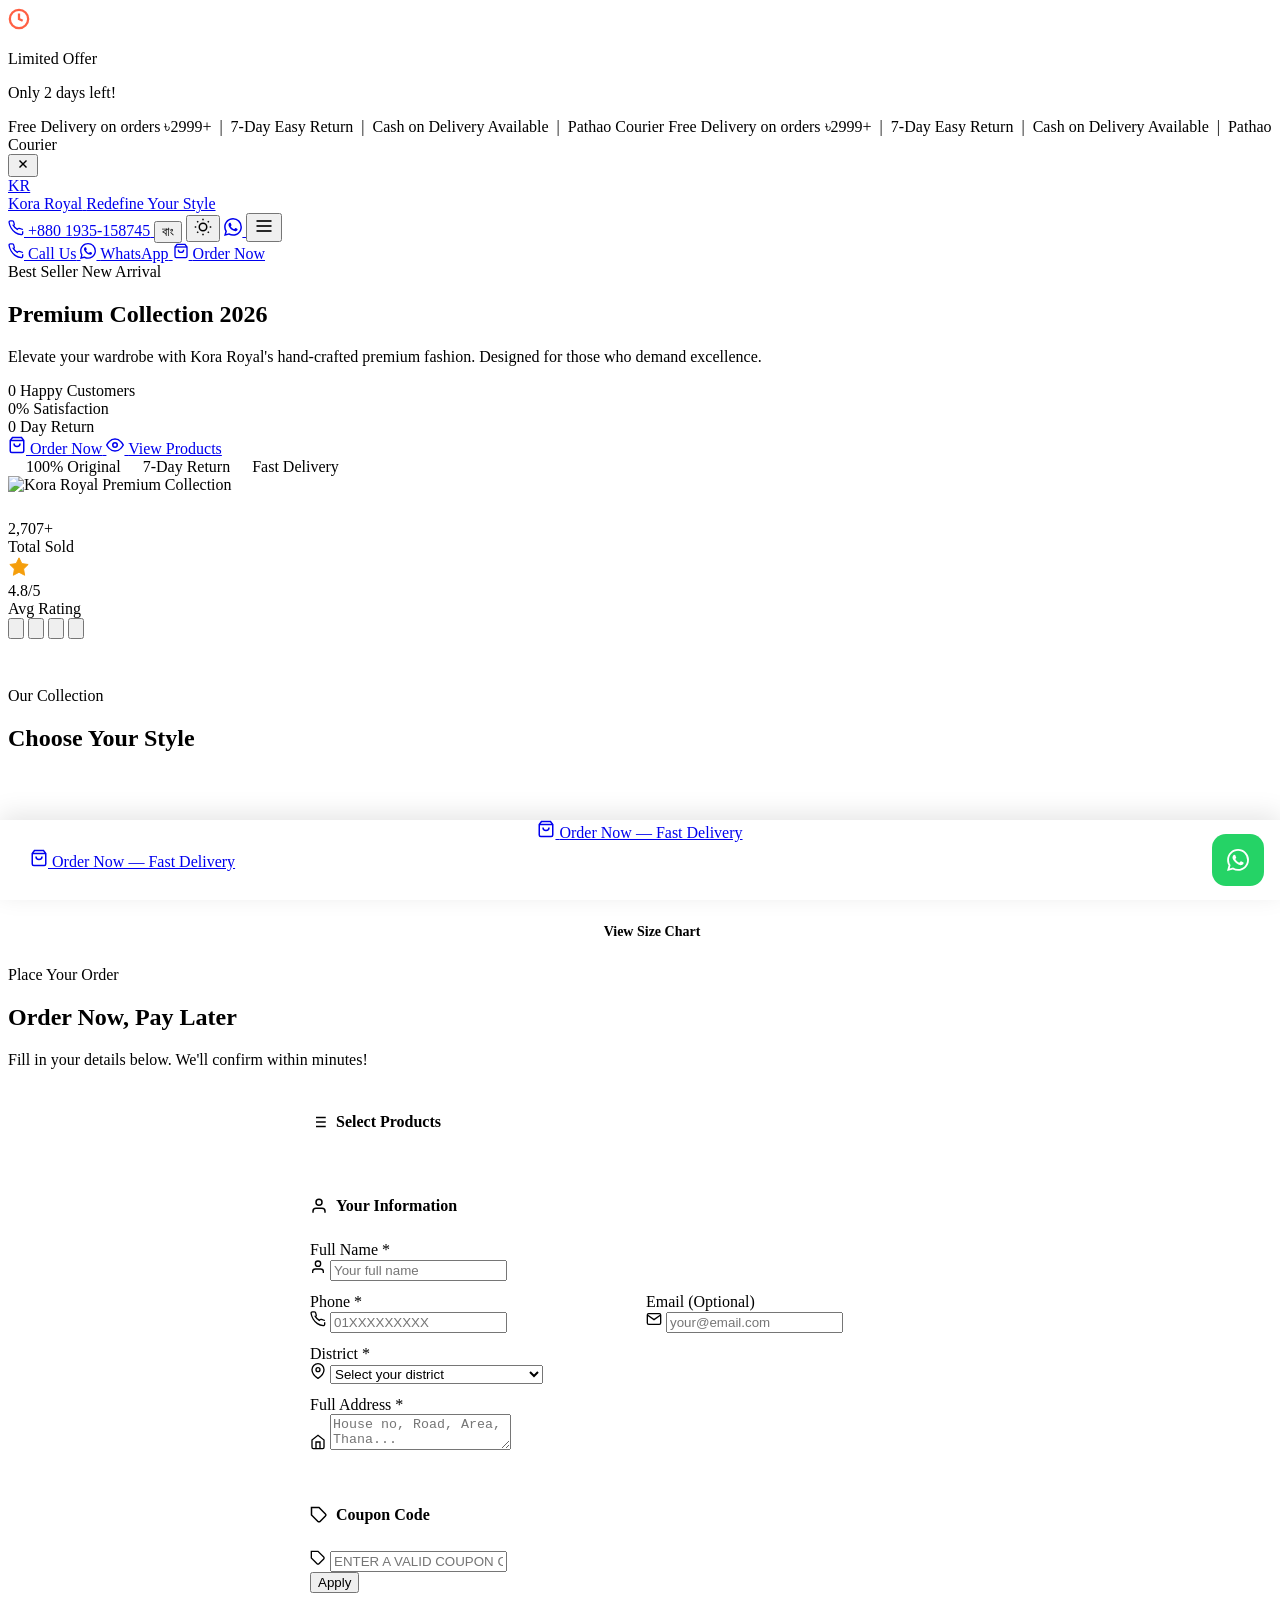
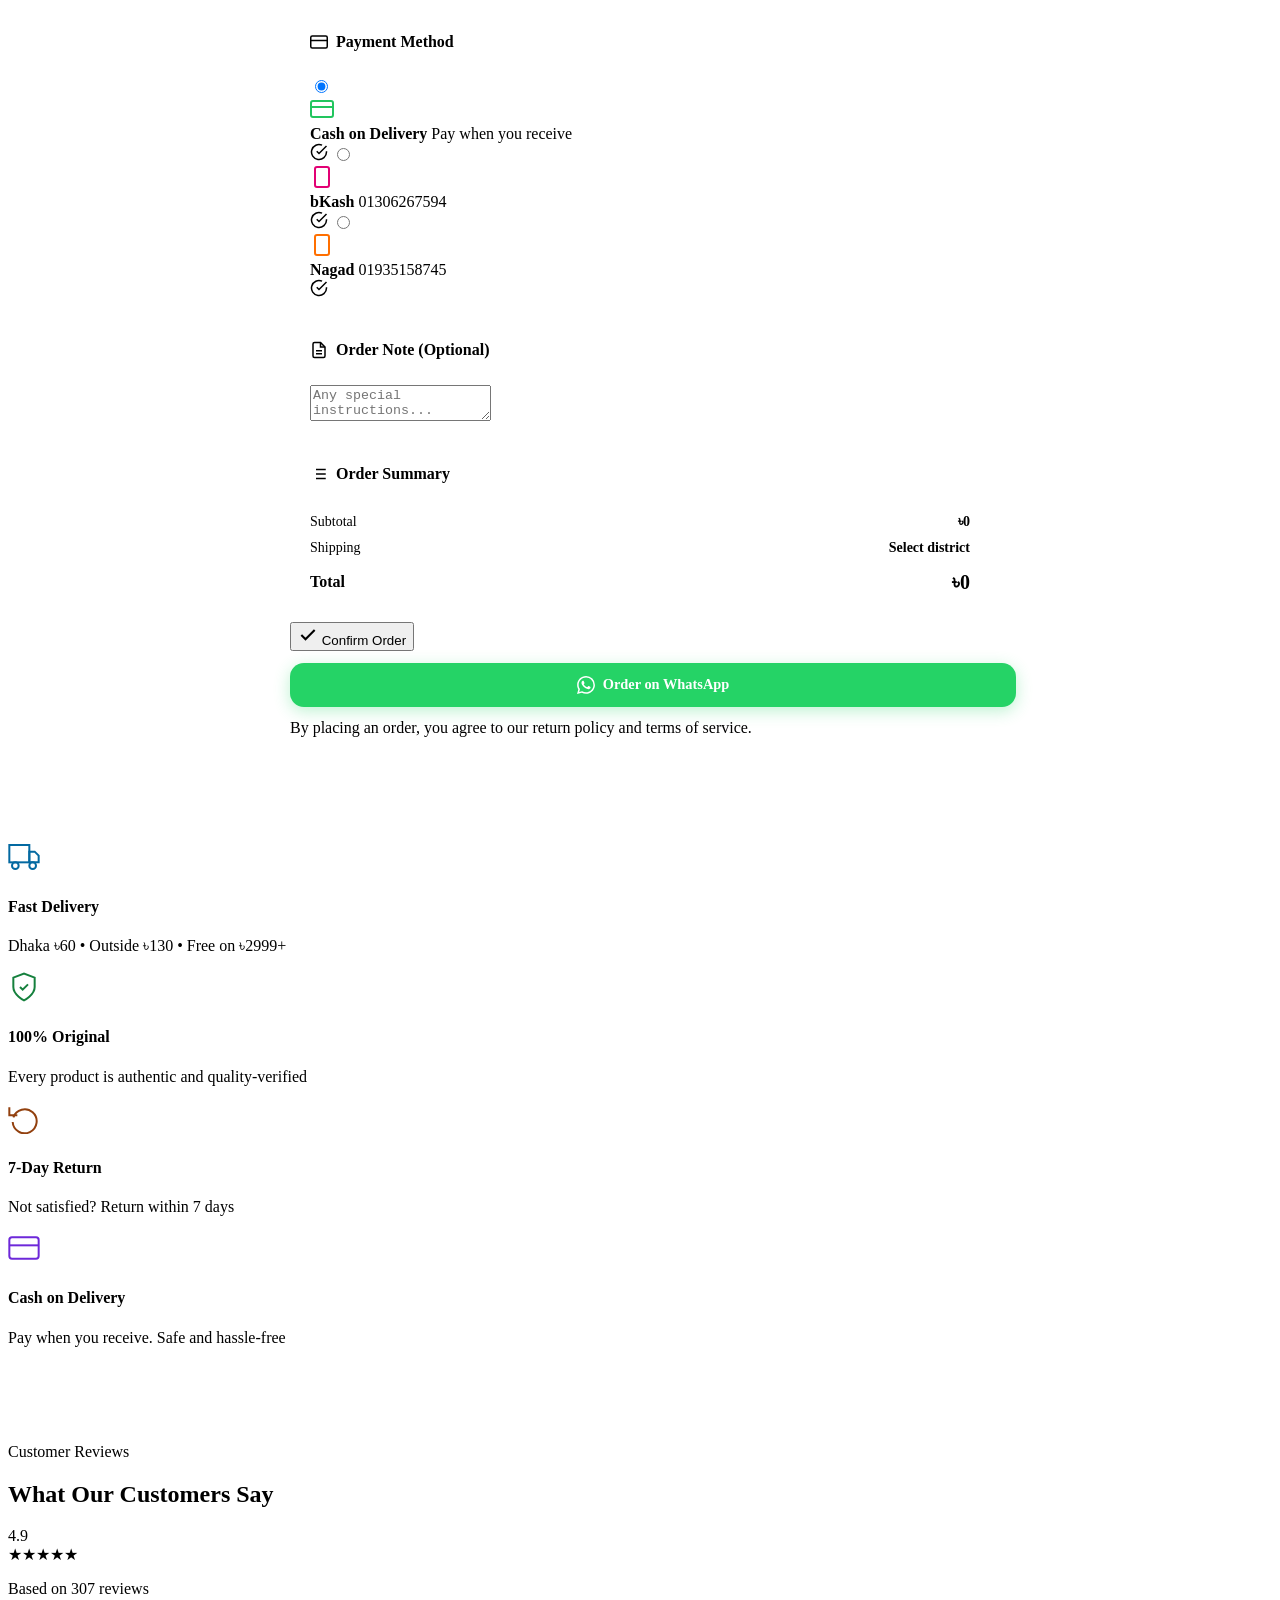
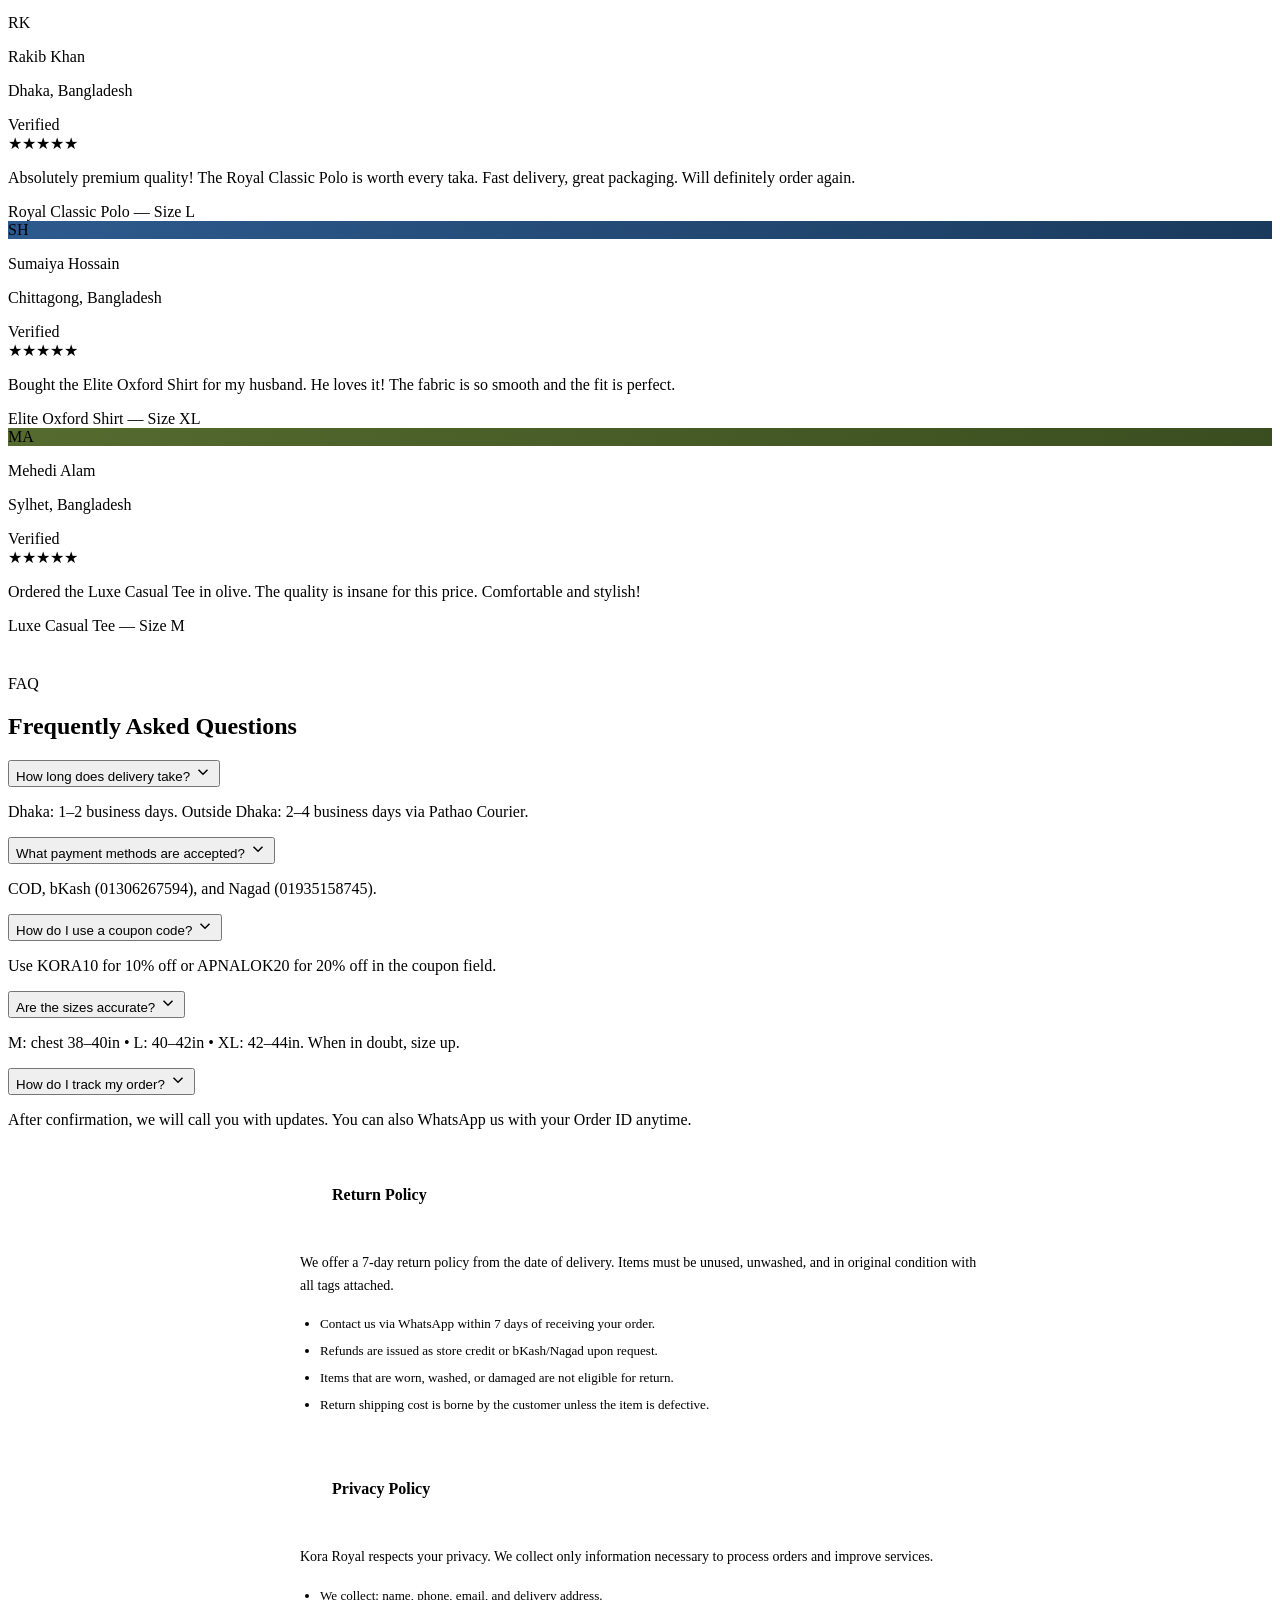
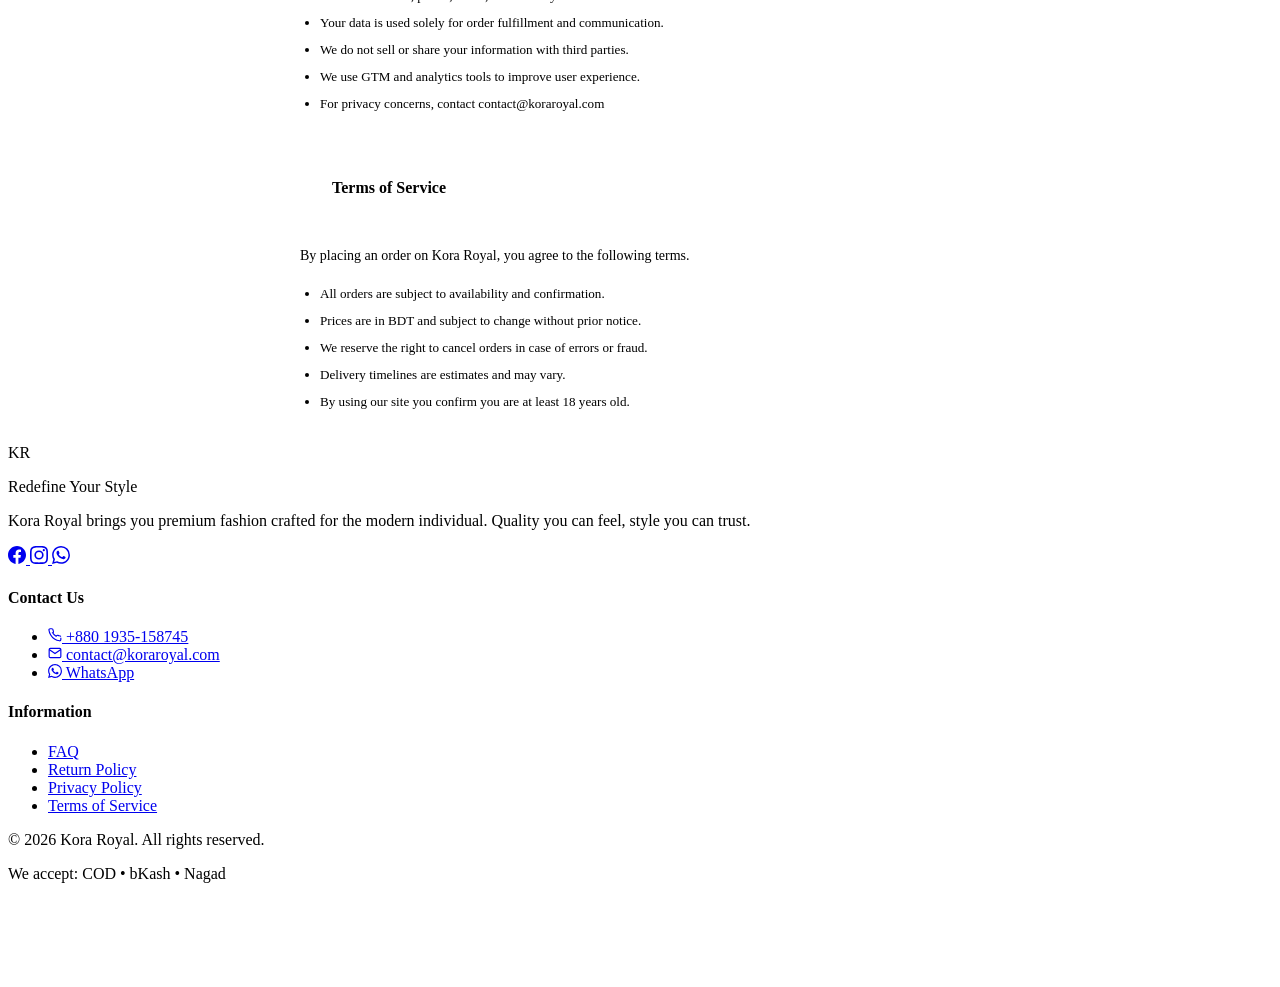
==== index.html @ 8f606fcc "Create index.html" ====
<!DOCTYPE html>
<html lang="en" data-theme="light">
<head>
  <meta charset="UTF-8" />
  <meta name="viewport" content="width=device-width, initial-scale=1.0" />
  <meta name="description" content="Kora Royal — Redefine Your Style. Premium fashion delivered to your door." />
  <meta property="og:title" content="Kora Royal — Redefine Your Style" />
  <meta property="og:description" content="Premium fashion. Fast delivery. 7-day return." />
  <title>Kora Royal — Redefine Your Style</title>

  <!-- Google Tag Manager -->
  <script>(function(w,d,s,l,i){w[l]=w[l]||[];w[l].push({'gtm.start':
  new Date().getTime(),event:'gtm.js'});var f=d.getElementsByTagName(s)[0],
  j=d.createElement(s),dl=l!='dataLayer'?'&l='+l:'';j.async=true;j.src=
  'https://www.googletagmanager.com/gtm.js?id='+i+dl;f.parentNode.insertBefore(j,f);
  })(window,document,'script','dataLayer','GTM-572LCW6F');</script>

  <!-- Google Fonts -->
  <link rel="preconnect" href="https://fonts.googleapis.com" />
  <link rel="preconnect" href="https://fonts.gstatic.com" crossorigin />
  <link href="https://fonts.googleapis.com/css2?family=Outfit:wght@300;400;500;600;700;800;900&family=Inter:wght@300;400;500;600;700&family=Hind+Siliguri:wght@300;400;500;600;700&display=swap" rel="stylesheet" />

  <!-- Lucide Icons -->
  <script src="https://unpkg.com/lucide@latest/dist/umd/lucide.min.js"></script>

  <!-- Main CSS -->
  <link rel="stylesheet" href="css/style.css" />

  <style>
  /* ══════════════════════════════════════
     BANGLA CUSTOM FONTS
  ══════════════════════════════════════ */
  @font-face {
    font-family: 'Kafela';
    src: url('https://raw.githubusercontent.com/shakhawatyt71/koraroyal/main/fonts/FL%20Kafela%20Regular(1).ttf') format('truetype');
    font-weight: normal;
    font-style: normal;
    font-display: swap;
  }
  @font-face {
    font-family: 'AdorNoirrit';
    src: url('https://raw.githubusercontent.com/shakhawatyt71/koraroyal/main/fonts/Li%20Ador%20Noirrit%20Regular.ttf') format('truetype');
    font-weight: normal;
    font-style: normal;
    font-display: swap;
  }
  @font-face {
    font-family: 'Shadhinata';
    src: url('https://raw.githubusercontent.com/shakhawatyt71/koraroyal/main/fonts/Li%20Shadhinata%202.0%20Unicode.ttf') format('truetype');
    font-weight: normal;
    font-style: normal;
    font-display: swap;
  }

  /* Bengali font assignments */
  [data-lang="bn"] h1,
  [data-lang="bn"] h2,
  [data-lang="bn"] .kr-hero__title,
  [data-lang="bn"] .kr-section__title,
  [data-lang="bn"] .kr-navbar__logo-name {
    font-family: 'Shadhinata', 'Hind Siliguri', sans-serif !important;
  }
  [data-lang="bn"] .kr-section__eyebrow,
  [data-lang="bn"] .kr-badge,
  [data-lang="bn"] .kr-btn,
  [data-lang="bn"] .kr-navbar__logo-tag,
  [data-lang="bn"] .kr-trust-card__title,
  [data-lang="bn"] .kr-review-card__name,
  [data-lang="bn"] .kr-co-product__name {
    font-family: 'Kafela', 'Hind Siliguri', sans-serif !important;
  }
  [data-lang="bn"] p,
  [data-lang="bn"] span,
  [data-lang="bn"] li,
  [data-lang="bn"] label,
  [data-lang="bn"] input,
  [data-lang="bn"] textarea,
  [data-lang="bn"] select,
  [data-lang="bn"] .kr-trust-card__desc,
  [data-lang="bn"] .kr-review-card__text,
  [data-lang="bn"] .kr-faq-item__a p,
  [data-lang="bn"] .kr-policy-block__body p,
  [data-lang="bn"] .kr-policy-list li {
    font-family: 'AdorNoirrit', 'Hind Siliguri', sans-serif !important;
  }

  /* ══════════════════════════════════════
     CAROUSEL
  ══════════════════════════════════════ */
  .kr-carousel-section {
    background: var(--bg-section);
    padding: 3rem 0 2rem;
    overflow: hidden;
  }
  .kr-carousel-wrap {
    position: relative;
    overflow: hidden;
    cursor: grab;
    user-select: none;
    -webkit-user-select: none;
  }
  .kr-carousel-wrap:active { cursor: grabbing; }
  .kr-carousel-track {
    display: flex;
    gap: 1rem;
    width: max-content;
    animation: carouselScroll 14s linear infinite;
    padding: 0.5rem 0 1rem;
  }
  .kr-carousel-track:hover { animation-play-state: paused; }
  @keyframes carouselScroll {
    0%   { transform: translateX(0); }
    100% { transform: translateX(-50%); }
  }
  .kr-carousel-wrap::before,
  .kr-carousel-wrap::after {
    content: '';
    position: absolute;
    top: 0; bottom: 0;
    width: 80px;
    z-index: 2;
    pointer-events: none;
  }
  .kr-carousel-wrap::before {
    left: 0;
    background: linear-gradient(to right, var(--bg-section), transparent);
  }
  .kr-carousel-wrap::after {
    right: 0;
    background: linear-gradient(to left, var(--bg-section), transparent);
  }

  .kr-carousel-card {
    width: 210px;
    flex-shrink: 0;
    background: var(--bg-card);
    border-radius: 1rem;
    overflow: hidden;
    border: 1.5px solid var(--border-subtle);
    transition:
      transform 0.4s cubic-bezier(0.34,1.56,0.64,1),
      box-shadow 0.3s ease;
    position: relative;
  }
  .kr-carousel-card:hover {
    transform: translateY(-6px) scale(1.02);
    box-shadow: 0 20px 48px rgba(18,19,19,0.14);
  }
  .kr-carousel-card__img-wrap {
    position: relative;
    aspect-ratio: 3/4;
    overflow: hidden;
  }
  .kr-carousel-card__img {
    width: 100%;
    height: 100%;
    object-fit: cover;
    transition: transform 1.4s cubic-bezier(0.25,0.46,0.45,0.94);
    pointer-events: none;
  }
  .kr-carousel-card:hover .kr-carousel-card__img {
    transform: scale(1.07);
  }
  .kr-carousel-card__badge {
    position: absolute;
    top: 10px;
    left: 10px;
    z-index: 1;
  }
  .kr-carousel-card__stats {
    position: absolute;
    bottom: 8px;
    right: 8px;
    display: flex;
    flex-direction: column;
    gap: 4px;
    align-items: flex-end;
    z-index: 1;
  }
  .kr-cstat {
    display: flex;
    align-items: center;
    gap: 3px;
    font-size: 0.7rem;
    font-weight: 700;
    background: rgba(18,19,19,0.78);
    color: #fff;
    padding: 3px 8px;
    border-radius: 99px;
    backdrop-filter: blur(8px);
    line-height: 1;
  }
  .kr-carousel-card__body {
    padding: 0.75rem;
  }
  .kr-carousel-card__name {
    font-family: var(--font-heading);
    font-weight: 700;
    font-size: 0.875rem;
    color: var(--text-primary);
    margin-bottom: 0.375rem;
    white-space: nowrap;
    overflow: hidden;
    text-overflow: ellipsis;
  }
  .kr-carousel-card__price {
    display: flex;
    align-items: center;
    gap: 0.375rem;
    margin-bottom: 0.625rem;
    flex-wrap: wrap;
  }
  .kr-carousel-card__price .cur {
    font-weight: 800;
    color: var(--brand-coral);
    font-size: 1rem;
    font-family: var(--font-heading);
  }
  .kr-carousel-card__price .ori {
    font-size: 0.75rem;
    color: var(--text-muted);
    text-decoration: line-through;
  }
  .kr-carousel-card__price .off {
    font-size: 0.7rem;
    font-weight: 700;
    background: rgba(255,96,68,0.12);
    color: var(--brand-coral);
    padding: 2px 6px;
    border-radius: 99px;
  }
  .kr-carousel-card__btn {
    width: 100%;
    padding: 8px;
    border-radius: 0.625rem;
    background: var(--brand-coral);
    color: #fff;
    font-weight: 700;
    font-size: 0.8rem;
    font-family: var(--font-heading);
    border: none;
    cursor: pointer;
    transition:
      background 0.15s,
      transform 0.15s cubic-bezier(0.34,1.56,0.64,1);
  }
  .kr-carousel-card__btn:hover {
    background: #e5533a;
    transform: scale(1.04);
  }
  .kr-carousel-card__btn.is-selected {
    background: #22c55e;
  }

  /* ══════════════════════════════════════
     CHECKOUT PRODUCTS (multi-product rows)
  ══════════════════════════════════════ */
  .kr-checkout-products {
    display: flex;
    flex-direction: column;
    gap: 0.75rem;
  }
  .kr-co-product {
    display: grid;
    grid-template-columns: 60px 1fr;
    gap: 0.75rem;
    background: var(--bg-hover);
    border: 2px solid var(--border-subtle);
    border-radius: 0.875rem;
    padding: 0.75rem;
    transition: border-color 0.2s ease, background 0.2s ease;
  }
  .kr-co-product.is-active {
    border-color: var(--brand-coral);
    background: rgba(255,96,68,0.04);
  }
  .kr-co-product__img {
    width: 60px;
    height: 60px;
    border-radius: 0.5rem;
    object-fit: cover;
    flex-shrink: 0;
  }
  .kr-co-product__right {
    display: flex;
    flex-direction: column;
    gap: 0.4rem;
  }
  .kr-co-product__top {
    display: flex;
    align-items: center;
    justify-content: space-between;
    gap: 0.5rem;
  }
  .kr-co-product__name {
    font-weight: 700;
    font-size: 0.875rem;
    color: var(--text-primary);
    line-height: 1.2;
  }
  .kr-co-product__price {
    font-weight: 800;
    font-size: 0.875rem;
    color: var(--brand-coral);
    white-space: nowrap;
    font-family: var(--font-heading);
  }
  .kr-co-product__row {
    display: flex;
    align-items: center;
    gap: 0.375rem;
    flex-wrap: wrap;
  }
  .kr-co-size-btn {
    min-width: 36px;
    height: 30px;
    border: 1.5px solid var(--border-subtle);
    border-radius: 0.4rem;
    background: var(--input-bg);
    color: var(--text-secondary);
    font-weight: 700;
    font-size: 0.78rem;
    cursor: pointer;
    transition: all 0.15s cubic-bezier(0.34,1.56,0.64,1);
    font-family: var(--font-heading);
    padding: 0 8px;
    line-height: 1;
  }
  .kr-co-size-btn:hover {
    border-color: var(--brand-coral);
    transform: translateY(-1px);
  }
  .kr-co-size-btn.is-selected {
    border-color: var(--brand-coral);
    background: var(--brand-coral);
    color: #fff;
    transform: translateY(-1px);
  }
  .kr-co-color-btn {
    width: 24px;
    height: 24px;
    border-radius: 50%;
    border: 2px solid transparent;
    cursor: pointer;
    padding: 0;
    transition:
      transform 0.15s cubic-bezier(0.34,1.56,0.64,1),
      box-shadow 0.15s;
    flex-shrink: 0;
  }
  .kr-co-color-btn:hover { transform: scale(1.25); }
  .kr-co-color-btn.is-selected {
    box-shadow: 0 0 0 2px var(--bg-card), 0 0 0 4px var(--brand-coral);
    transform: scale(1.1);
  }
  .kr-co-qty {
    display: flex;
    align-items: center;
    border: 1.5px solid var(--border-subtle);
    border-radius: 0.5rem;
    overflow: hidden;
    margin-left: auto;
  }
  .kr-co-qty-btn {
    width: 28px;
    height: 28px;
    display: flex;
    align-items: center;
    justify-content: center;
    background: var(--bg-hover);
    color: var(--text-secondary);
    border: none;
    cursor: pointer;
    transition: background 0.15s, color 0.15s;
    flex-shrink: 0;
  }
  .kr-co-qty-btn:hover {
    background: var(--brand-coral);
    color: #fff;
  }
  .kr-co-qty-num {
    min-width: 32px;
    text-align: center;
    font-weight: 700;
    font-size: 0.875rem;
    background: var(--input-bg);
    border-left: 1.5px solid var(--border-subtle);
    border-right: 1.5px solid var(--border-subtle);
    line-height: 28px;
    color: var(--text-primary);
    font-family: var(--font-heading);
  }

  /* ══════════════════════════════════════
     ORDER LAYOUT v2
  ══════════════════════════════════════ */
  .kr-order-layout-v2 {
    display: flex;
    flex-direction: column;
    gap: 1.25rem;
    max-width: 700px;
    margin: 0 auto;
  }
  .kr-summary-box {
    background: var(--bg-card);
    border: 1.5px solid var(--border-subtle);
    border-radius: 1rem;
    padding: 1.25rem;
  }
  .kr-summary-box__title {
    display: flex;
    align-items: center;
    gap: 0.5rem;
    font-family: var(--font-heading);
    font-weight: 800;
    font-size: 1rem;
    color: var(--text-primary);
    margin-bottom: 1rem;
    padding-bottom: 0.625rem;
    border-bottom: 1px solid var(--border-subtle);
  }
  .kr-summary-box__title svg {
    color: var(--brand-coral);
    flex-shrink: 0;
  }
  .kr-summary-row {
    display: flex;
    justify-content: space-between;
    align-items: center;
    padding: 5px 0;
    font-size: 0.875rem;
    border-bottom: 1px solid var(--border-subtle);
  }
  .kr-summary-row:last-child { border-bottom: none; }
  .kr-summary-row span:first-child { color: var(--text-muted); }
  .kr-summary-row span:last-child  { font-weight: 700; color: var(--text-primary); }
  .kr-summary-row--total {
    padding: 8px 0;
    margin-top: 2px;
  }
  .kr-summary-row--total span:first-child {
    font-size: 1rem !important;
    font-weight: 700 !important;
    color: var(--text-primary) !important;
  }
  .kr-summary-row--total span:last-child {
    font-size: 1.25rem !important;
    font-weight: 900 !important;
    color: var(--brand-coral) !important;
    font-family: var(--font-heading);
  }

  /* ══════════════════════════════════════
     FORM COMPACT
  ══════════════════════════════════════ */
  .kr-form-group-sm { margin-bottom: 0.75rem; }
  .kr-form-row {
    display: grid;
    grid-template-columns: 1fr 1fr;
    gap: 0.75rem;
  }

  /* ══════════════════════════════════════
     CONFIRM BUTTON SHAKE
  ══════════════════════════════════════ */
  @keyframes btnShakeAttention {
    0%,100% { transform: translateX(0) scale(1); box-shadow: 0 4px 16px rgba(255,96,68,0.35); }
    15%,45%  { transform: translateX(-5px) scale(1.01); }
    30%,60%  { transform: translateX(5px) scale(1.01); }
    75%      { transform: translateX(-3px); }
    90%      { transform: translateX(3px); }
  }
  .kr-btn--confirm-shake {
    animation: btnShakeAttention 2.2s ease-in-out infinite;
  }
  .kr-btn--confirm-shake:hover,
  .kr-btn--confirm-shake:focus {
    animation-play-state: paused;
  }

  /* ══════════════════════════════════════
     WHATSAPP ORDER BUTTON
  ══════════════════════════════════════ */
  .kr-wa-order-btn {
    display: flex;
    align-items: center;
    justify-content: center;
    gap: 0.5rem;
    width: 100%;
    padding: 13px;
    border-radius: 0.875rem;
    background: #25D366;
    color: #fff;
    font-weight: 700;
    font-size: 0.9rem;
    font-family: var(--font-heading);
    border: none;
    cursor: pointer;
    margin-top: 0.75rem;
    text-decoration: none;
    transition:
      background 0.2s,
      transform 0.15s cubic-bezier(0.34,1.56,0.64,1),
      box-shadow 0.2s;
    box-shadow: 0 4px 16px rgba(37,211,102,0.3);
  }
  .kr-wa-order-btn:hover {
    background: #128C7E;
    transform: translateY(-2px);
    color: #fff;
    opacity: 1;
    box-shadow: 0 8px 24px rgba(37,211,102,0.4);
  }

  /* ══════════════════════════════════════
     FIXED BOTTOM ORDER BUTTON
  ══════════════════════════════════════ */
  .kr-fixed-order-btn {
    position: fixed;
    bottom: 0;
    left: 0;
    right: 0;
    z-index: 450;
    padding: 0.875rem 1rem;
    background: var(--bg-card);
    border-top: 1px solid var(--border-subtle);
    box-shadow: 0 -6px 24px rgba(0,0,0,0.1);
    display: flex;
    gap: 0.625rem;
    align-items: center;
    transition: transform 0.3s ease, opacity 0.3s ease;
  }
  .kr-fixed-order-btn .kr-btn--main {
    flex: 1;
    font-size: 1rem;
    padding: 14px;
  }
  .kr-fixed-order-btn .kr-btn--wa-mini {
    flex-shrink: 0;
    width: 52px;
    height: 52px;
    padding: 0;
    background: #25D366;
    border-radius: 0.875rem;
    display: flex;
    align-items: center;
    justify-content: center;
    border: none;
    cursor: pointer;
    transition: background 0.2s;
  }
  .kr-fixed-order-btn .kr-btn--wa-mini:hover { background: #128C7E; }

  /* Hide old sticky CTA */
  .kr-sticky-cta { display: none !important; }

  /* ══════════════════════════════════════
     SIZE CHART OVERLAY
  ══════════════════════════════════════ */
  .kr-overlay {
    position: fixed;
    inset: 0;
    z-index: 9000;
    background: rgba(0,0,0,0.6);
    backdrop-filter: blur(6px);
    display: flex;
    align-items: center;
    justify-content: center;
    opacity: 0;
    pointer-events: none;
    transition: opacity 0.3s ease;
    padding: 1rem;
  }
  .kr-overlay.is-active {
    opacity: 1;
    pointer-events: auto;
  }
  .kr-overlay__box {
    background: var(--bg-card);
    border-radius: 1.25rem;
    padding: 1.5rem;
    max-width: 460px;
    width: 100%;
    max-height: 88vh;
    overflow-y: auto;
    box-shadow: 0 24px 64px rgba(0,0,0,0.4);
    transform: scale(0.88) translateY(20px);
    transition: transform 0.35s cubic-bezier(0.34,1.56,0.64,1);
    border: 1px solid var(--border-subtle);
  }
  .kr-overlay.is-active .kr-overlay__box {
    transform: scale(1) translateY(0);
  }
  .kr-overlay__header {
    display: flex;
    justify-content: space-between;
    align-items: center;
    margin-bottom: 1rem;
    padding-bottom: 0.75rem;
    border-bottom: 1px solid var(--border-subtle);
  }
  .kr-overlay__title {
    font-family: var(--font-heading);
    font-weight: 800;
    font-size: 1.1rem;
    color: var(--text-primary);
    margin: 0;
  }
  .kr-overlay__close {
    width: 36px;
    height: 36px;
    border-radius: 0.5rem;
    background: var(--bg-hover);
    border: none;
    cursor: pointer;
    display: flex;
    align-items: center;
    justify-content: center;
    color: var(--text-secondary);
    transition: background 0.15s, color 0.15s;
    flex-shrink: 0;
  }
  .kr-overlay__close:hover {
    background: var(--brand-coral);
    color: #fff;
  }

  /* Size table */
  .kr-size-table {
    width: 100%;
    border-collapse: collapse;
    margin-bottom: 0.5rem;
  }
  .kr-size-table th {
    background: var(--bg-section);
    font-weight: 700;
    font-size: 0.75rem;
    text-transform: uppercase;
    letter-spacing: 0.05em;
    color: var(--text-muted);
    padding: 0.625rem 0.75rem;
    text-align: center;
    border-bottom: 1px solid var(--border-subtle);
  }
  .kr-size-table td {
    padding: 0.625rem 0.75rem;
    text-align: center;
    border-bottom: 1px solid var(--border-subtle);
    font-size: 0.875rem;
    color: var(--text-secondary);
  }
  .kr-size-table tr:last-child td { border-bottom: none; }
  .kr-size-table tr:hover td { background: var(--bg-hover); }
  .kr-size-table td:first-child {
    font-weight: 800;
    color: var(--text-primary);
    font-family: var(--font-heading);
  }

  /* ══════════════════════════════════════
     POLICIES SECTION
  ══════════════════════════════════════ */
  .kr-policies {
    display: flex;
    flex-direction: column;
    gap: 1rem;
    max-width: 720px;
    margin: 2.5rem auto 0;
  }
  .kr-policy-block {
    background: var(--bg-card);
    border: 1px solid var(--border-subtle);
    border-radius: 1rem;
    overflow: hidden;
    transition: box-shadow 0.3s ease;
  }
  .kr-policy-block:hover {
    box-shadow: 0 8px 32px rgba(18,19,19,0.08);
  }
  .kr-policy-block__header {
    display: flex;
    align-items: center;
    gap: 0.75rem;
    padding: 1rem 1.25rem;
    background: var(--bg-hover);
    border-bottom: 1px solid var(--border-subtle);
  }
  .kr-policy-block__header h3 {
    font-family: var(--font-heading);
    font-weight: 700;
    font-size: 1rem;
    color: var(--text-primary);
    margin: 0;
  }
  .kr-policy-block__header svg {
    flex-shrink: 0;
  }
  .kr-policy-block__body {
    padding: 1rem 1.25rem;
  }
  .kr-policy-block__body > p {
    font-size: 0.875rem;
    color: var(--text-secondary);
    line-height: 1.65;
    margin-bottom: 0.75rem;
  }
  .kr-policy-list {
    padding-left: 1.25rem;
    display: flex;
    flex-direction: column;
    gap: 0.375rem;
    list-style: disc;
  }
  .kr-policy-list li {
    font-size: 0.82rem;
    color: var(--text-muted);
    line-height: 1.6;
  }

  /* ══════════════════════════════════════
     RESPONSIVE
  ══════════════════════════════════════ */
  @media (max-width: 640px) {
    .kr-carousel-card { width: 170px; }
    .kr-form-row { grid-template-columns: 1fr; }
    .kr-order-layout-v2 { gap: 1rem; }
    .kr-summary-box { padding: 1rem; }
    .kr-policies { margin-top: 2rem; }
  }
  </style>
</head>

<body style="padding-bottom: 80px">
<!-- Google Tag Manager (noscript) -->
<noscript><iframe src="https://www.googletagmanager.com/ns.html?id=GTM-572LCW6F"
height="0" width="0" style="display:none;visibility:hidden"></iframe></noscript>

<!-- ══════════════════════════════════════
     iOS DYNAMIC ISLAND
══════════════════════════════════════ -->
<div id="kr-island" class="kr-island" role="status" aria-live="polite">
  <div class="kr-island__bubble">
    <div class="kr-island__icon" id="islandIcon">
      <svg xmlns="http://www.w3.org/2000/svg" width="22" height="22" viewBox="0 0 24 24"
           fill="none" stroke="#FF6044" stroke-width="2.5">
        <circle cx="12" cy="12" r="10"/>
        <polyline points="12 6 12 12 16 14"/>
      </svg>
    </div>
    <div class="kr-island__content">
      <p class="kr-island__title" id="islandTitle">Limited Offer</p>
      <p class="kr-island__body"  id="islandBody">Only 2 days left!</p>
    </div>
  </div>
</div>

<!-- ══════════════════════════════════════
     ANNOUNCEMENT BAR
══════════════════════════════════════ -->
<div class="kr-announcement" id="kr-announcement" role="banner">
  <div class="kr-announcement__track">
    <span class="kr-announcement__item"
      data-en="Free Delivery on orders ৳2999+ &nbsp;|&nbsp; 7-Day Easy Return &nbsp;|&nbsp; Cash on Delivery Available &nbsp;|&nbsp; Pathao Courier"
      data-bn="৳২৯৯৯+ অর্ডারে ফ্রি ডেলিভারি &nbsp;|&nbsp; ৭ দিনের সহজ রিটার্ন &nbsp;|&nbsp; ক্যাশ অন ডেলিভারি &nbsp;|&nbsp; পাঠাও কুরিয়ার">
      Free Delivery on orders ৳2999+ &nbsp;|&nbsp; 7-Day Easy Return &nbsp;|&nbsp; Cash on Delivery Available &nbsp;|&nbsp; Pathao Courier
    </span>
    <span class="kr-announcement__item" aria-hidden="true"
      data-en="Free Delivery on orders ৳2999+ &nbsp;|&nbsp; 7-Day Easy Return &nbsp;|&nbsp; Cash on Delivery Available &nbsp;|&nbsp; Pathao Courier"
      data-bn="৳২৯৯৯+ অর্ডারে ফ্রি ডেলিভারি &nbsp;|&nbsp; ৭ দিনের সহজ রিটার্ন &nbsp;|&nbsp; ক্যাশ অন ডেলিভারি &nbsp;|&nbsp; পাঠাও কুরিয়ার">
      Free Delivery on orders ৳2999+ &nbsp;|&nbsp; 7-Day Easy Return &nbsp;|&nbsp; Cash on Delivery Available &nbsp;|&nbsp; Pathao Courier
    </span>
  </div>
  <button class="kr-announcement__close" id="announcementClose" aria-label="Close announcement">
    <svg xmlns="http://www.w3.org/2000/svg" width="14" height="14" viewBox="0 0 24 24"
         fill="none" stroke="currentColor" stroke-width="2.5">
      <line x1="18" y1="6" x2="6" y2="18"/>
      <line x1="6" y1="6" x2="18" y2="18"/>
    </svg>
  </button>
</div>

<!-- ══════════════════════════════════════
     NAVBAR
══════════════════════════════════════ -->
<nav class="kr-navbar" id="kr-navbar" role="navigation" aria-label="Main navigation">
  <div class="kr-navbar__inner">

    <!-- Logo -->
    <a href="index.html" class="kr-navbar__logo" aria-label="Kora Royal Home">
      <div class="kr-navbar__logo-mark">KR</div>
      <div class="kr-navbar__logo-text">
        <span class="kr-navbar__logo-name">Kora Royal</span>
        <span class="kr-navbar__logo-tag"
          data-en="Redefine Your Style"
          data-bn="স্টাইলকে নতুনভাবে সংজ্ঞায়িত করুন">Redefine Your Style</span>
      </div>
    </a>

    <!-- Controls -->
    <div class="kr-navbar__controls">
      <a href="tel:+8801935158745" class="kr-navbar__control kr-navbar__phone" aria-label="Call us">
        <svg xmlns="http://www.w3.org/2000/svg" width="16" height="16" viewBox="0 0 24 24"
             fill="none" stroke="currentColor" stroke-width="2">
          <path d="M22 16.92v3a2 2 0 0 1-2.18 2 19.79 19.79 0 0 1-8.63-3.07A19.5 19.5 0 0 1 4.69 12 19.79 19.79 0 0 1 1.62 3.44 2 2 0 0 1 3.59 1.27h3a2 2 0 0 1 2 1.72 12.84 12.84 0 0 0 .7 2.81 2 2 0 0 1-.45 2.11L7.91 8a16 16 0 0 0 6 6l.92-.92a2 2 0 0 1 2.11-.45 12.84 12.84 0 0 0 2.81.7A2 2 0 0 1 21.73 15"/>
        </svg>
        <span class="kr-navbar__phone-num">+880 1935-158745</span>
      </a>

      <button class="kr-navbar__control kr-navbar__lang" id="langToggle" aria-label="Toggle language">
        <span id="langLabel">বাং</span>
      </button>

      <button class="kr-navbar__control kr-navbar__theme" id="themeToggle" aria-label="Toggle theme">
        <svg id="themeIconSun" xmlns="http://www.w3.org/2000/svg" width="18" height="18"
             viewBox="0 0 24 24" fill="none" stroke="currentColor" stroke-width="2">
          <circle cx="12" cy="12" r="5"/>
          <line x1="12" y1="1" x2="12" y2="3"/><line x1="12" y1="21" x2="12" y2="23"/>
          <line x1="4.22" y1="4.22" x2="5.64" y2="5.64"/><line x1="18.36" y1="18.36" x2="19.78" y2="19.78"/>
          <line x1="1" y1="12" x2="3" y2="12"/><line x1="21" y1="12" x2="23" y2="12"/>
          <line x1="4.22" y1="19.78" x2="5.64" y2="18.36"/><line x1="18.36" y1="5.64" x2="19.78" y2="4.22"/>
        </svg>
        <svg id="themeIconMoon" xmlns="http://www.w3.org/2000/svg" width="18" height="18"
             viewBox="0 0 24 24" fill="none" stroke="currentColor" stroke-width="2"
             style="display:none">
          <path d="M21 12.79A9 9 0 1 1 11.21 3 7 7 0 0 0 21 12.79z"/>
        </svg>
      </button>

      <a href="https://wa.me/8801935158745?text=Hello%20Kora%20Royal!%20I%20need%20help%20with%20my%20order."
         target="_blank" rel="noopener" class="kr-navbar__control kr-navbar__wa" aria-label="WhatsApp">
        <svg width="18" height="18" viewBox="0 0 24 24" fill="currentColor">
          <path d="M17.472 14.382c-.297-.149-1.758-.867-2.03-.967-.273-.099-.471-.148-.67.15-.197.297-.767.966-.94 1.164-.173.199-.347.223-.644.075-.297-.15-1.255-.463-2.39-1.475-.883-.788-1.48-1.761-1.653-2.059-.173-.297-.018-.458.13-.606.134-.133.298-.347.446-.52.149-.174.198-.298.298-.497.099-.198.05-.371-.025-.52-.075-.149-.669-1.612-.916-2.207-.242-.579-.487-.5-.669-.51-.173-.008-.371-.01-.57-.01-.198 0-.52.074-.792.372-.272.297-1.04 1.016-1.04 2.479 0 1.462 1.065 2.875 1.213 3.074.149.198 2.096 3.2 5.077 4.487.709.306 1.262.489 1.694.625.712.227 1.36.195 1.871.118.571-.085 1.758-.719 2.006-1.413.248-.694.248-1.289.173-1.413-.074-.124-.272-.198-.57-.347m-5.421 7.403h-.004a9.87 9.87 0 0 1-5.031-1.378l-.361-.214-3.741.982.998-3.648-.235-.374a9.86 9.86 0 0 1-1.51-5.26c.001-5.45 4.436-9.884 9.888-9.884 2.64 0 5.122 1.03 6.988 2.898a9.825 9.825 0 0 1 2.893 6.994c-.003 5.45-4.437 9.884-9.885 9.884m8.413-18.297A11.815 11.815 0 0 0 12.05 0C5.495 0 .16 5.335.157 11.892c0 2.096.547 4.142 1.588 5.945L.057 24l6.305-1.654a11.882 11.882 0 0 0 5.683 1.448h.005c6.554 0 11.89-5.335 11.893-11.893a11.821 11.821 0 0 0-3.48-8.413z"/>
        </svg>
      </a>

      <button class="kr-navbar__control kr-navbar__hamburger" id="navHamburger"
              aria-label="Open menu" aria-expanded="false">
        <svg id="hamburgerOpen" xmlns="http://www.w3.org/2000/svg" width="20" height="20"
             viewBox="0 0 24 24" fill="none" stroke="currentColor" stroke-width="2">
          <line x1="3" y1="12" x2="21" y2="12"/><line x1="3" y1="6" x2="21" y2="6"/>
          <line x1="3" y1="18" x2="21" y2="18"/>
        </svg>
        <svg id="hamburgerClose" xmlns="http://www.w3.org/2000/svg" width="20" height="20"
             viewBox="0 0 24 24" fill="none" stroke="currentColor" stroke-width="2"
             style="display:none">
          <line x1="18" y1="6" x2="6" y2="18"/><line x1="6" y1="6" x2="18" y2="18"/>
        </svg>
      </button>
    </div>
  </div>

  <!-- Mobile Menu -->
  <div class="kr-mobile-menu" id="kr-mobile-menu" aria-hidden="true">
    <a href="tel:+8801935158745" class="kr-mobile-menu__item">
      <svg xmlns="http://www.w3.org/2000/svg" width="16" height="16" viewBox="0 0 24 24"
           fill="none" stroke="currentColor" stroke-width="2">
        <path d="M22 16.92v3a2 2 0 0 1-2.18 2 19.79 19.79 0 0 1-8.63-3.07A19.5 19.5 0 0 1 4.69 12 19.79 19.79 0 0 1 1.62 3.44 2 2 0 0 1 3.59 1.27h3a2 2 0 0 1 2 1.72 12.84 12.84 0 0 0 .7 2.81 2 2 0 0 1-.45 2.11L7.91 8a16 16 0 0 0 6 6l.92-.92a2 2 0 0 1 2.11-.45 12.84 12.84 0 0 0 2.81.7A2 2 0 0 1 21.73 15"/>
      </svg>
      <span data-en="Call Us" data-bn="কল করুন">Call Us</span>
    </a>
    <a href="https://wa.me/8801935158745?text=Hello%20Kora%20Royal!%20I%20need%20help%20with%20my%20order."
       target="_blank" rel="noopener" class="kr-mobile-menu__item">
      <svg width="16" height="16" viewBox="0 0 24 24" fill="currentColor">
        <path d="M17.472 14.382c-.297-.149-1.758-.867-2.03-.967-.273-.099-.471-.148-.67.15-.197.297-.767.966-.94 1.164-.173.199-.347.223-.644.075-.297-.15-1.255-.463-2.39-1.475-.883-.788-1.48-1.761-1.653-2.059-.173-.297-.018-.458.13-.606.134-.133.298-.347.446-.52.149-.174.198-.298.298-.497.099-.198.05-.371-.025-.52-.075-.149-.669-1.612-.916-2.207-.242-.579-.487-.5-.669-.51-.173-.008-.371-.01-.57-.01-.198 0-.52.074-.792.372-.272.297-1.04 1.016-1.04 2.479 0 1.462 1.065 2.875 1.213 3.074.149.198 2.096 3.2 5.077 4.487.709.306 1.262.489 1.694.625.712.227 1.36.195 1.871.118.571-.085 1.758-.719 2.006-1.413.248-.694.248-1.289.173-1.413-.074-.124-.272-.198-.57-.347m-5.421 7.403h-.004a9.87 9.87 0 0 1-5.031-1.378l-.361-.214-3.741.982.998-3.648-.235-.374a9.86 9.86 0 0 1-1.51-5.26c.001-5.45 4.436-9.884 9.888-9.884 2.64 0 5.122 1.03 6.988 2.898a9.825 9.825 0 0 1 2.893 6.994c-.003 5.45-4.437 9.884-9.885 9.884m8.413-18.297A11.815 11.815 0 0 0 12.05 0C5.495 0 .16 5.335.157 11.892c0 2.096.547 4.142 1.588 5.945L.057 24l6.305-1.654a11.882 11.882 0 0 0 5.683 1.448h.005c6.554 0 11.89-5.335 11.893-11.893a11.821 11.821 0 0 0-3.48-8.413z"/>
      </svg>
      <span>WhatsApp</span>
    </a>
    <a href="#kr-order-form" class="kr-mobile-menu__item kr-mobile-menu__cta">
      <svg xmlns="http://www.w3.org/2000/svg" width="16" height="16" viewBox="0 0 24 24"
           fill="none" stroke="currentColor" stroke-width="2">
        <path d="M6 2 3 6v14a2 2 0 0 0 2 2h14a2 2 0 0 0 2-2V6l-3-4z"/>
        <line x1="3" y1="6" x2="21" y2="6"/>
        <path d="M16 10a4 4 0 0 1-8 0"/>
      </svg>
      <span data-en="Order Now" data-bn="এখনই অর্ডার করুন">Order Now</span>
    </a>
  </div>
</nav>

<!-- ══════════════════════════════════════
     HERO SECTION
══════════════════════════════════════ -->
<section class="kr-hero" id="kr-hero">
  <div class="kr-hero__bg-orbs">
    <div class="kr-hero__orb kr-hero__orb--1"></div>
    <div class="kr-hero__orb kr-hero__orb--2"></div>
    <div class="kr-hero__orb kr-hero__orb--3"></div>
  </div>
  <div class="kr-container kr-hero__inner">

    <!-- Content -->
    <div class="kr-hero__content">
      <div class="kr-hero__badge anim-fade-up" style="--delay:.1s">
        <span class="kr-badge kr-badge--hot" data-en="Best Seller" data-bn="সেরা বিক্রয়">Best Seller</span>
        <span class="kr-badge kr-badge--new" data-en="New Arrival" data-bn="নতুন আগমন">New Arrival</span>
      </div>

      <h1 class="kr-hero__title anim-fade-up" style="--delay:.2s">
        <span class="kr-word" data-en="Premium" data-bn="প্রিমিয়াম">Premium</span>
        <span class="kr-word kr-word--coral" data-en="Collection" data-bn="কালেকশন">Collection</span>
        <span class="kr-word">2026</span>
      </h1>

      <p class="kr-hero__sub anim-fade-up" style="--delay:.35s"
        data-en="Elevate your wardrobe with Kora Royal's hand-crafted premium fashion. Designed for those who demand excellence."
        data-bn="কোরা রয়্যালের হাতে তৈরি প্রিমিয়াম ফ্যাশন দিয়ে আপনার পোশাকের সংগ্রহকে উন্নত করুন।">
        Elevate your wardrobe with Kora Royal's hand-crafted premium fashion. Designed for those who demand excellence.
      </p>

      <div class="kr-hero__stats anim-fade-up" style="--delay:.45s">
        <div class="kr-stat">
          <span class="kr-stat__num" data-count="1247">0</span>
          <span class="kr-stat__label" data-en="Happy Customers" data-bn="সন্তুষ্ট গ্রাহক">Happy Customers</span>
        </div>
        <div class="kr-stat__divider"></div>
        <div class="kr-stat">
          <span class="kr-stat__num" data-count="98">0</span><span class="kr-stat__suffix">%</span>
          <span class="kr-stat__label" data-en="Satisfaction" data-bn="সন্তুষ্টির হার">Satisfaction</span>
        </div>
        <div class="kr-stat__divider"></div>
        <div class="kr-stat">
          <span class="kr-stat__num" data-count="7">0</span>
          <span class="kr-stat__label" data-en="Day Return" data-bn="দিনের রিটার্ন">Day Return</span>
        </div>
      </div>

      <div class="kr-hero__ctas anim-fade-up" style="--delay:.55s">
        <a href="#kr-order-form" class="kr-btn kr-btn--primary kr-btn--lg kr-btn--glow">
          <svg xmlns="http://www.w3.org/2000/svg" width="18" height="18" viewBox="0 0 24 24"
               fill="none" stroke="currentColor" stroke-width="2">
            <path d="M6 2 3 6v14a2 2 0 0 0 2 2h14a2 2 0 0 0 2-2V6l-3-4z"/>
            <line x1="3" y1="6" x2="21" y2="6"/>
            <path d="M16 10a4 4 0 0 1-8 0"/>
          </svg>
          <span data-en="Order Now" data-bn="এখনই অর্ডার করুন">Order Now</span>
        </a>
        <a href="#kr-products" class="kr-btn kr-btn--secondary kr-btn--lg">
          <svg xmlns="http://www.w3.org/2000/svg" width="18" height="18" viewBox="0 0 24 24"
               fill="none" stroke="currentColor" stroke-width="2">
            <path d="M1 12s4-8 11-8 11 8 11 8-4 8-11 8-11-8-11-8z"/>
            <circle cx="12" cy="12" r="3"/>
          </svg>
          <span data-en="View Products" data-bn="পণ্য দেখুন">View Products</span>
        </a>
      </div>

      <div class="kr-hero__trust anim-fade-up" style="--delay:.65s">
        <span class="kr-trust-chip">
          <svg xmlns="http://www.w3.org/2000/svg" width="14" height="14" viewBox="0 0 24 24"
               fill="none" stroke="var(--brand-coral)" stroke-width="2">
            <path d="M12 22s8-4 8-10V5l-8-3-8 3v7c0 6 8 10 8 10z"/>
            <polyline points="9 12 11 14 15 10"/>
          </svg>
          <span data-en="100% Original" data-bn="১০০% আসল">100% Original</span>
        </span>
        <span class="kr-trust-chip">
          <svg xmlns="http://www.w3.org/2000/svg" width="14" height="14" viewBox="0 0 24 24"
               fill="none" stroke="var(--brand-coral)" stroke-width="2">
            <polyline points="1 4 1 10 7 10"/>
            <path d="M3.51 15a9 9 0 1 0 .49-3.51"/>
          </svg>
          <span data-en="7-Day Return" data-bn="৭ দিন রিটার্ন">7-Day Return</span>
        </span>
        <span class="kr-trust-chip">
          <svg xmlns="http://www.w3.org/2000/svg" width="14" height="14" viewBox="0 0 24 24"
               fill="none" stroke="var(--brand-coral)" stroke-width="2">
            <rect x="1" y="3" width="15" height="13"/>
            <polygon points="16 8 20 8 23 11 23 16 16 16 16 8"/>
            <circle cx="5.5" cy="18.5" r="2.5"/>
            <circle cx="18.5" cy="18.5" r="2.5"/>
          </svg>
          <span data-en="Fast Delivery" data-bn="দ্রুত ডেলিভারি">Fast Delivery</span>
        </span>
      </div>
    </div>

    <!-- Visual -->
    <div class="kr-hero__visual anim-fade-up" style="--delay:.3s">
      <div class="kr-hero__img-wrapper" id="heroImgWrapper">
        <div class="kr-hero__img-glow"></div>
        <img src="https://i.ibb.co/Q38M5xKj/gemini-3-pro-image-preview-nano-banana-pro-a-MASTER-PROMPT.png"
             alt="Kora Royal Premium Collection"
             class="kr-hero__img" id="heroMainImg" loading="eager" />
        <div class="kr-hero__float kr-hero__float--tl">
          <div class="kr-float-card">
            <svg xmlns="http://www.w3.org/2000/svg" width="22" height="22" viewBox="0 0 24 24"
                 fill="none" stroke="var(--brand-coral)" stroke-width="2">
              <path d="M6 2 3 6v14a2 2 0 0 0 2 2h14a2 2 0 0 0 2-2V6l-3-4z"/>
              <line x1="3" y1="6" x2="21" y2="6"/>
              <path d="M16 10a4 4 0 0 1-8 0"/>
            </svg>
            <div>
              <div class="kr-float-card__val">2,707+</div>
              <div class="kr-float-card__txt" data-en="Total Sold" data-bn="মোট বিক্রয়">Total Sold</div>
            </div>
          </div>
        </div>
        <div class="kr-hero__float kr-hero__float--br">
          <div class="kr-float-card">
            <svg xmlns="http://www.w3.org/2000/svg" width="22" height="22" viewBox="0 0 24 24"
                 fill="#f59e0b" stroke="#f59e0b" stroke-width="1">
              <polygon points="12 2 15.09 8.26 22 9.27 17 14.14 18.18 21.02 12 17.77 5.82 21.02 7 14.14 2 9.27 8.91 8.26 12 2"/>
            </svg>
            <div>
              <div class="kr-float-card__val">4.8/5</div>
              <div class="kr-float-card__txt" data-en="Avg Rating" data-bn="গড় রেটিং">Avg Rating</div>
            </div>
          </div>
        </div>
      </div>

      <!-- Thumbnails -->
      <div class="kr-hero__thumbs" id="heroThumbs">
        <button class="kr-hero__thumb kr-hero__thumb--active"
                data-img="https://i.ibb.co/Q38M5xKj/gemini-3-pro-image-preview-nano-banana-pro-a-MASTER-PROMPT.png"
                aria-label="Product image 1">
          <img src="https://i.ibb.co/Q38M5xKj/gemini-3-pro-image-preview-nano-banana-pro-a-MASTER-PROMPT.png" alt="" loading="lazy" />
        </button>
        <button class="kr-hero__thumb"
                data-img="https://i.ibb.co/4xfRxkj/Image-Generation-Arena-Compare-AI-Image-Models-4.png"
                aria-label="Product image 2">
          <img src="https://i.ibb.co/4xfRxkj/Image-Generation-Arena-Compare-AI-Image-Models-4.png" alt="" loading="lazy" />
        </button>
        <button class="kr-hero__thumb"
                data-img="https://i.ibb.co/pv9MvYCM/gemini-3-pro-image-preview-nano-banana-pro-a-SUPER-COMBINED.png"
                aria-label="Product image 3">
          <img src="https://i.ibb.co/pv9MvYCM/gemini-3-pro-image-preview-nano-banana-pro-a-SUPER-COMBINED.png" alt="" loading="lazy" />
        </button>
        <button class="kr-hero__thumb"
                data-img="https://i.ibb.co/gLmL1qZR/gemini-3-pro-image-preview-nano-banana-pro-a-SUPER-COMBINED-M.png"
                aria-label="Product image 4">
          <img src="https://i.ibb.co/gLmL1qZR/gemini-3-pro-image-preview-nano-banana-pro-a-SUPER-COMBINED-M.png" alt="" loading="lazy" />
        </button>
      </div>
    </div>

  </div>
  <div class="kr-hero__scroll">
    <div class="kr-scroll-mouse"><div class="kr-scroll-mouse__dot"></div></div>
  </div>
</section>

<!-- ══════════════════════════════════════
     PRODUCT CAROUSEL
══════════════════════════════════════ -->
<section class="kr-carousel-section" id="kr-products">
  <div class="kr-container">
    <div class="kr-section__header anim-fade-up" style="margin-bottom:1.5rem">
      <span class="kr-section__eyebrow"
        data-en="Our Collection" data-bn="আমাদের সংগ্রহ">Our Collection</span>
      <h2 class="kr-section__title"
        data-en="Choose Your Style" data-bn="আপনার স্টাইল বেছে নিন">Choose Your Style</h2>
    </div>
  </div>

  <div class="kr-carousel-wrap" id="carouselWrap">
    <div class="kr-carousel-track" id="carouselTrack"></div>
  </div>

  <div style="text-align:center; margin-top:1.25rem; padding:0 1rem">
    <a href="#kr-order-form" class="kr-btn kr-btn--primary kr-btn--lg kr-btn--glow">
      <svg xmlns="http://www.w3.org/2000/svg" width="18" height="18" viewBox="0 0 24 24"
           fill="none" stroke="currentColor" stroke-width="2">
        <path d="M6 2 3 6v14a2 2 0 0 0 2 2h14a2 2 0 0 0 2-2V6l-3-4z"/>
        <line x1="3" y1="6" x2="21" y2="6"/>
        <path d="M16 10a4 4 0 0 1-8 0"/>
      </svg>
      <span data-en="Order Now — Fast Delivery" data-bn="এখনই অর্ডার করুন — দ্রুত ডেলিভারি">Order Now — Fast Delivery</span>
    </a>
  </div>
</section>

<!-- ══════════════════════════════════════
     ORDER FORM
══════════════════════════════════════ -->
<section class="kr-section" id="kr-order-form"
         style="background:var(--bg-body); padding-top:2.5rem; padding-bottom:3rem">
  <div class="kr-container">

    <!-- Size chart button -->
    <div style="text-align:center; margin-bottom:1rem">
      <button class="kr-size-chart-btn" type="button" style="
        display:inline-flex; align-items:center; gap:.5rem;
        padding:10px 20px; border-radius:99px;
        background:var(--bg-card); border:1.5px solid var(--border-subtle);
        color:var(--text-secondary); font-size:.875rem; font-weight:600;
        cursor:pointer; transition:all .2s; font-family:var(--font-body);">
        <svg xmlns="http://www.w3.org/2000/svg" width="16" height="16" viewBox="0 0 24 24"
             fill="none" stroke="var(--brand-coral)" stroke-width="2">
          <path d="M21 15a2 2 0 0 1-2 2H7l-4 4V5a2 2 0 0 1 2-2h14a2 2 0 0 1 2 2z"/>
        </svg>
        <span data-en="View Size Chart" data-bn="সাইজ চার্ট দেখুন">View Size Chart</span>
      </button>
    </div>

    <div class="kr-section__header anim-fade-up" style="margin-bottom:1.5rem">
      <span class="kr-section__eyebrow"
        data-en="Place Your Order" data-bn="অর্ডার দিন">Place Your Order</span>
      <h2 class="kr-section__title"
        data-en="Order Now, Pay Later" data-bn="এখনই অর্ডার করুন, পরে পেমেন্ট করুন">Order Now, Pay Later</h2>
      <p class="kr-section__desc"
        data-en="Fill in your details below. We'll confirm within minutes!"
        data-bn="নিচে আপনার তথ্য পূরণ করুন। আমরা কয়েক মিনিটের মধ্যে কনফার্ম করব!">
        Fill in your details below. We'll confirm within minutes!
      </p>
    </div>

    <div class="kr-order-layout-v2">
      <form id="orderForm" novalidate autocomplete="off">

        <!-- ① Product Selection -->
        <div class="kr-summary-box">
          <div class="kr-summary-box__title">
            <svg xmlns="http://www.w3.org/2000/svg" width="18" height="18" viewBox="0 0 24 24"
                 fill="none" stroke="currentColor" stroke-width="2">
              <line x1="8" y1="6" x2="21" y2="6"/><line x1="8" y1="12" x2="21" y2="12"/>
              <line x1="8" y1="18" x2="21" y2="18"/>
              <line x1="3" y1="6" x2="3.01" y2="6"/><line x1="3" y1="12" x2="3.01" y2="12"/>
              <line x1="3" y1="18" x2="3.01" y2="18"/>
            </svg>
            <span data-en="Select Products" data-bn="পণ্য নির্বাচন করুন">Select Products</span>
          </div>
          <div class="kr-checkout-products" id="checkoutProducts"></div>
        </div>

        <!-- ② Customer Info -->
        <div class="kr-summary-box">
          <div class="kr-summary-box__title">
            <svg xmlns="http://www.w3.org/2000/svg" width="18" height="18" viewBox="0 0 24 24"
                 fill="none" stroke="currentColor" stroke-width="2">
              <path d="M20 21v-2a4 4 0 0 0-4-4H8a4 4 0 0 0-4 4v2"/>
              <circle cx="12" cy="7" r="4"/>
            </svg>
            <span data-en="Your Information" data-bn="আপনার তথ্য">Your Information</span>
          </div>

          <div class="kr-form-group-sm">
            <label class="kr-form-label" for="customerName">
              <span data-en="Full Name" data-bn="পুরো নাম">Full Name</span>
              <span class="kr-form-required">*</span>
            </label>
            <div class="kr-input-wrap">
              <svg class="kr-input-icon" xmlns="http://www.w3.org/2000/svg" width="16" height="16"
                   viewBox="0 0 24 24" fill="none" stroke="currentColor" stroke-width="2">
                <path d="M20 21v-2a4 4 0 0 0-4-4H8a4 4 0 0 0-4 4v2"/>
                <circle cx="12" cy="7" r="4"/>
              </svg>
              <input type="text" id="customerName" name="name" class="kr-input"
                placeholder="Your full name"
                data-placeholder-en="Your full name"
                data-placeholder-bn="আপনার পুরো নাম"
                autocomplete="name" aria-required="true" />
            </div>
            <span class="kr-form-error" id="nameError"></span>
          </div>

          <div class="kr-form-row">
            <div class="kr-form-group-sm">
              <label class="kr-form-label" for="customerPhone">
                <span data-en="Phone" data-bn="ফোন">Phone</span>
                <span class="kr-form-required">*</span>
              </label>
              <div class="kr-input-wrap">
                <svg class="kr-input-icon" xmlns="http://www.w3.org/2000/svg" width="16" height="16"
                     viewBox="0 0 24 24" fill="none" stroke="currentColor" stroke-width="2">
                  <path d="M22 16.92v3a2 2 0 0 1-2.18 2 19.79 19.79 0 0 1-8.63-3.07A19.5 19.5 0 0 1 4.69 12 19.79 19.79 0 0 1 1.62 3.44 2 2 0 0 1 3.59 1.27h3a2 2 0 0 1 2 1.72 12.84 12.84 0 0 0 .7 2.81 2 2 0 0 1-.45 2.11L7.91 8a16 16 0 0 0 6 6l.92-.92a2 2 0 0 1 2.11-.45 12.84 12.84 0 0 0 2.81.7A2 2 0 0 1 21.73 15"/>
                </svg>
                <input type="tel" id="customerPhone" name="phone" class="kr-input"
                  placeholder="01XXXXXXXXX"
                  data-placeholder-en="01XXXXXXXXX"
                  data-placeholder-bn="০১XXXXXXXXX"
                  autocomplete="tel" aria-required="true" />
              </div>
              <span class="kr-form-error" id="phoneError"></span>
            </div>
            <div class="kr-form-group-sm">
              <label class="kr-form-label" for="customerEmail">
                <span data-en="Email (Optional)" data-bn="ইমেইল (ঐচ্ছিক)">Email (Optional)</span>
              </label>
              <div class="kr-input-wrap">
                <svg class="kr-input-icon" xmlns="http://www.w3.org/2000/svg" width="16" height="16"
                     viewBox="0 0 24 24" fill="none" stroke="currentColor" stroke-width="2">
                  <path d="M4 4h16c1.1 0 2 .9 2 2v12c0 1.1-.9 2-2 2H4c-1.1 0-2-.9-2-2V6c0-1.1.9-2 2-2z"/>
                  <polyline points="22,6 12,13 2,6"/>
                </svg>
                <input type="email" id="customerEmail" name="email" class="kr-input"
                  placeholder="your@email.com"
                  data-placeholder-en="your@email.com"
                  data-placeholder-bn="your@email.com"
                  autocomplete="email" />
              </div>
              <span class="kr-form-error" id="emailError"></span>
            </div>
          </div>

          <div class="kr-form-group-sm">
            <label class="kr-form-label" for="customerDistrict">
              <span data-en="District" data-bn="জেলা">District</span>
              <span class="kr-form-required">*</span>
            </label>
            <div class="kr-input-wrap">
              <svg class="kr-input-icon" xmlns="http://www.w3.org/2000/svg" width="16" height="16"
                   viewBox="0 0 24 24" fill="none" stroke="currentColor" stroke-width="2">
                <path d="M21 10c0 7-9 13-9 13s-9-6-9-13a9 9 0 0 1 18 0z"/>
                <circle cx="12" cy="10" r="3"/>
              </svg>
              <select id="customerDistrict" name="district" class="kr-input kr-select" aria-required="true">
                <option value="" data-en="Select your district" data-bn="জেলা নির্বাচন করুন">Select your district</option>
                <optgroup label="ঢাকা বিভাগ">
                  <option value="Dhaka" data-delivery="60">Dhaka (ঢাকা)</option>
                  <option value="Gazipur" data-delivery="130">Gazipur (গাজীপুর)</option>
                  <option value="Narayanganj" data-delivery="130">Narayanganj (নারায়ণগঞ্জ)</option>
                  <option value="Manikganj" data-delivery="130">Manikganj (মানিকগঞ্জ)</option>
                  <option value="Munshiganj" data-delivery="130">Munshiganj (মুন্সীগঞ্জ)</option>
                  <option value="Narsingdi" data-delivery="130">Narsingdi (নরসিংদী)</option>
                  <option value="Tangail" data-delivery="130">Tangail (টাঙ্গাইল)</option>
                  <option value="Kishoreganj" data-delivery="130">Kishoreganj (কিশোরগঞ্জ)</option>
                  <option value="Faridpur" data-delivery="130">Faridpur (ফরিদপুর)</option>
                  <option value="Rajbari" data-delivery="130">Rajbari (রাজবাড়ী)</option>
                  <option value="Gopalganj" data-delivery="130">Gopalganj (গোপালগঞ্জ)</option>
                  <option value="Madaripur" data-delivery="130">Madaripur (মাদারীপুর)</option>
                  <option value="Shariatpur" data-delivery="130">Shariatpur (শরীয়তপুর)</option>
                </optgroup>
                <optgroup label="চট্টগ্রাম বিভাগ">
                  <option value="Chittagong" data-delivery="130">Chittagong (চট্টগ্রাম)</option>
                  <option value="Cox's Bazar" data-delivery="130">Cox's Bazar (কক্সবাজার)</option>
                  <option value="Rangamati" data-delivery="130">Rangamati (রাঙামাটি)</option>
                  <option value="Bandarban" data-delivery="130">Bandarban (বান্দরবান)</option>
                  <option value="Khagrachhari" data-delivery="130">Khagrachhari (খাগড়াছড়ি)</option>
                  <option value="Feni" data-delivery="130">Feni (ফেনী)</option>
                  <option value="Comilla" data-delivery="130">Comilla (কুমিল্লা)</option>
                  <option value="Chandpur" data-delivery="130">Chandpur (চাঁদপুর)</option>
                  <option value="Lakshmipur" data-delivery="130">Lakshmipur (লক্ষ্মীপুর)</option>
                  <option value="Noakhali" data-delivery="130">Noakhali (নোয়াখালী)</option>
                  <option value="Brahmanbaria" data-delivery="130">Brahmanbaria (ব্রাহ্মণবাড়িয়া)</option>
                </optgroup>
                <optgroup label="সিলেট বিভাগ">
                  <option value="Sylhet" data-delivery="130">Sylhet (সিলেট)</option>
                  <option value="Moulvibazar" data-delivery="130">Moulvibazar (মৌলভীবাজার)</option>
                  <option value="Habiganj" data-delivery="130">Habiganj (হবিগঞ্জ)</option>
                  <option value="Sunamganj" data-delivery="130">Sunamganj (সুনামগঞ্জ)</option>
                </optgroup>
                <optgroup label="রাজশাহী বিভাগ">
                  <option value="Rajshahi" data-delivery="130">Rajshahi (রাজশাহী)</option>
                  <option value="Chapainawabganj" data-delivery="130">Chapainawabganj (চাঁপাইনবাবগঞ্জ)</option>
                  <option value="Natore" data-delivery="130">Natore (নাটোর)</option>
                  <option value="Naogaon" data-delivery="130">Naogaon (নওগাঁ)</option>
                  <option value="Pabna" data-delivery="130">Pabna (পাবনা)</option>
                  <option value="Sirajganj" data-delivery="130">Sirajganj (সিরাজগঞ্জ)</option>
                  <option value="Bogura" data-delivery="130">Bogura (বগুড়া)</option>
                  <option value="Joypurhat" data-delivery="130">Joypurhat (জয়পুরহাট)</option>
                </optgroup>
                <optgroup label="খুলনা বিভাগ">
                  <option value="Khulna" data-delivery="130">Khulna (খুলনা)</option>
                  <option value="Bagerhat" data-delivery="130">Bagerhat (বাগেরহাট)</option>
                  <option value="Satkhira" data-delivery="130">Satkhira (সাতক্ষীরা)</option>
                  <option value="Jessore" data-delivery="130">Jessore (যশোর)</option>
                  <option value="Magura" data-delivery="130">Magura (মাগুরা)</option>
                  <option value="Narail" data-delivery="130">Narail (নড়াইল)</option>
                  <option value="Jhenaidah" data-delivery="130">Jhenaidah (ঝিনাইদহ)</option>
                  <option value="Kushtia" data-delivery="130">Kushtia (কুষ্টিয়া)</option>
                  <option value="Chuadanga" data-delivery="130">Chuadanga (চুয়াডাঙ্গা)</option>
                  <option value="Meherpur" data-delivery="130">Meherpur (মেহেরপুর)</option>
                </optgroup>
                <optgroup label="বরিশাল বিভাগ">
                  <option value="Barisal" data-delivery="130">Barisal (বরিশাল)</option>
                  <option value="Bhola" data-delivery="130">Bhola (ভোলা)</option>
                  <option value="Patuakhali" data-delivery="130">Patuakhali (পটুয়াখালী)</option>
                  <option value="Pirojpur" data-delivery="130">Pirojpur (পিরোজপুর)</option>
                  <option value="Jhalokati" data-delivery="130">Jhalokati (ঝালকাঠি)</option>
                  <option value="Barguna" data-delivery="130">Barguna (বরগুনা)</option>
                </optgroup>
                <optgroup label="রংপুর বিভাগ">
                  <option value="Rangpur" data-delivery="130">Rangpur (রংপুর)</option>
                  <option value="Dinajpur" data-delivery="130">Dinajpur (দিনাজপুর)</option>
                  <option value="Thakurgaon" data-delivery="130">Thakurgaon (ঠাকুরগাঁও)</option>
                  <option value="Panchagarh" data-delivery="130">Panchagarh (পঞ্চগড়)</option>
                  <option value="Nilphamari" data-delivery="130">Nilphamari (নীলফামারী)</option>
                  <option value="Lalmonirhat" data-delivery="130">Lalmonirhat (লালমনিরহাট)</option>
                  <option value="Kurigram" data-delivery="130">Kurigram (কুড়িগ্রাম)</option>
                  <option value="Gaibandha" data-delivery="130">Gaibandha (গাইবান্ধা)</option>
                </optgroup>
                <optgroup label="ময়মনসিংহ বিভাগ">
                  <option value="Mymensingh" data-delivery="130">Mymensingh (ময়মনসিংহ)</option>
                  <option value="Jamalpur" data-delivery="130">Jamalpur (জামালপুর)</option>
                  <option value="Netrokona" data-delivery="130">Netrokona (নেত্রকোণা)</option>
                  <option value="Sherpur" data-delivery="130">Sherpur (শেরপুর)</option>
                </optgroup>
              </select>
            </div>
            <span class="kr-form-error" id="districtError"></span>
          </div>

          <div class="kr-form-group-sm">
            <label class="kr-form-label" for="customerAddress">
              <span data-en="Full Address" data-bn="সম্পূর্ণ ঠিকানা">Full Address</span>
              <span class="kr-form-required">*</span>
            </label>
            <div class="kr-input-wrap">
              <svg class="kr-input-icon kr-input-icon--top" xmlns="http://www.w3.org/2000/svg"
                   width="16" height="16" viewBox="0 0 24 24" fill="none" stroke="currentColor" stroke-width="2">
                <path d="M3 9l9-7 9 7v11a2 2 0 0 1-2 2H5a2 2 0 0 1-2-2z"/>
                <polyline points="9 22 9 12 15 12 15 22"/>
              </svg>
              <textarea id="customerAddress" name="address" class="kr-input kr-textarea" rows="2"
                placeholder="House no, Road, Area, Thana..."
                data-placeholder-en="House no, Road, Area, Thana..."
                data-placeholder-bn="বাড়ি নং, রোড, এলাকা, থানা..."
                aria-required="true"></textarea>
            </div>
            <span class="kr-form-error" id="addressError"></span>
          </div>
        </div>

        <!-- ③ Coupon -->
        <div class="kr-summary-box">
          <div class="kr-summary-box__title">
            <svg xmlns="http://www.w3.org/2000/svg" width="18" height="18" viewBox="0 0 24 24"
                 fill="none" stroke="currentColor" stroke-width="2">
              <path d="M20.59 13.41l-7.17 7.17a2 2 0 0 1-2.83 0L2 12V2h10l8.59 8.59a2 2 0 0 1 0 2.82z"/>
              <line x1="7" y1="7" x2="7.01" y2="7"/>
            </svg>
            <span data-en="Coupon Code" data-bn="কুপন কোড">Coupon Code</span>
          </div>
          <div class="kr-coupon-wrap">
            <div class="kr-input-wrap" style="flex:1">
              <svg class="kr-input-icon" xmlns="http://www.w3.org/2000/svg" width="16" height="16"
                   viewBox="0 0 24 24" fill="none" stroke="currentColor" stroke-width="2">
                <path d="M20.59 13.41l-7.17 7.17a2 2 0 0 1-2.83 0L2 12V2h10l8.59 8.59a2 2 0 0 1 0 2.82z"/>
                <line x1="7" y1="7" x2="7.01" y2="7"/>
              </svg>
              <input type="text" id="couponInput" name="coupon" class="kr-input"
                placeholder="Enter A Valid Coupon Code"
                data-placeholder-en="Enter A Valid Coupon Code"
                data-placeholder-bn="একটি বৈধ কুপন কোড লিখুন"
                style="text-transform:uppercase" />
            </div>
            <button type="button" class="kr-btn kr-btn--secondary" id="applyCouponBtn">
              <span data-en="Apply" data-bn="প্রয়োগ">Apply</span>
            </button>
          </div>
          <span class="kr-coupon-feedback" id="couponFeedback"></span>
        </div>

        <!-- ④ Payment Method -->
        <div class="kr-summary-box">
          <div class="kr-summary-box__title">
            <svg xmlns="http://www.w3.org/2000/svg" width="18" height="18" viewBox="0 0 24 24"
                 fill="none" stroke="currentColor" stroke-width="2">
              <rect x="1" y="4" width="22" height="16" rx="2" ry="2"/>
              <line x1="1" y1="10" x2="23" y2="10"/>
            </svg>
            <span data-en="Payment Method" data-bn="পেমেন্ট পদ্ধতি">Payment Method</span>
          </div>
          <div class="kr-payment-methods" role="radiogroup">
            <label class="kr-payment-card kr-payment-card--cod">
              <input type="radio" name="payment" value="cod" checked class="kr-payment-radio" />
              <div class="kr-payment-card__icon">
                <svg xmlns="http://www.w3.org/2000/svg" width="24" height="24" viewBox="0 0 24 24"
                     fill="none" stroke="#22c55e" stroke-width="2">
                  <rect x="1" y="4" width="22" height="16" rx="2" ry="2"/>
                  <line x1="1" y1="10" x2="23" y2="10"/>
                </svg>
              </div>
              <div class="kr-payment-card__info">
                <strong data-en="Cash on Delivery" data-bn="ক্যাশ অন ডেলিভারি">Cash on Delivery</strong>
                <span data-en="Pay when you receive" data-bn="পণ্য পেলে পেমেন্ট করুন">Pay when you receive</span>
              </div>
              <svg class="kr-payment-card__check" xmlns="http://www.w3.org/2000/svg"
                   width="18" height="18" viewBox="0 0 24 24" fill="none" stroke="currentColor" stroke-width="2">
                <path d="M22 11.08V12a10 10 0 1 1-5.93-9.14"/>
                <polyline points="22 4 12 14.01 9 11.01"/>
              </svg>
            </label>

            <label class="kr-payment-card kr-payment-card--bkash">
              <input type="radio" name="payment" value="bkash" class="kr-payment-radio" />
              <div class="kr-payment-card__icon">
                <svg xmlns="http://www.w3.org/2000/svg" width="24" height="24" viewBox="0 0 24 24"
                     fill="none" stroke="#e20074" stroke-width="2">
                  <rect x="5" y="2" width="14" height="20" rx="2" ry="2"/>
                  <line x1="12" y1="18" x2="12.01" y2="18"/>
                </svg>
              </div>
              <div class="kr-payment-card__info">
                <strong>bKash</strong>
                <span>01306267594</span>
              </div>
              <svg class="kr-payment-card__check" xmlns="http://www.w3.org/2000/svg"
                   width="18" height="18" viewBox="0 0 24 24" fill="none" stroke="currentColor" stroke-width="2">
                <path d="M22 11.08V12a10 10 0 1 1-5.93-9.14"/>
                <polyline points="22 4 12 14.01 9 11.01"/>
              </svg>
            </label>

            <label class="kr-payment-card kr-payment-card--nagad">
              <input type="radio" name="payment" value="nagad" class="kr-payment-radio" />
              <div class="kr-payment-card__icon">
                <svg xmlns="http://www.w3.org/2000/svg" width="24" height="24" viewBox="0 0 24 24"
                     fill="none" stroke="#ff6f00" stroke-width="2">
                  <rect x="5" y="2" width="14" height="20" rx="2" ry="2"/>
                  <line x1="12" y1="18" x2="12.01" y2="18"/>
                </svg>
              </div>
              <div class="kr-payment-card__info">
                <strong>Nagad</strong>
                <span>01935158745</span>
              </div>
              <svg class="kr-payment-card__check" xmlns="http://www.w3.org/2000/svg"
                   width="18" height="18" viewBox="0 0 24 24" fill="none" stroke="currentColor" stroke-width="2">
                <path d="M22 11.08V12a10 10 0 1 1-5.93-9.14"/>
                <polyline points="22 4 12 14.01 9 11.01"/>
              </svg>
            </label>
          </div>
        </div>

        <!-- bKash Panel -->
        <div class="kr-payment-panel kr-payment-panel--bkash" id="bkashPanel" hidden>
          <div class="kr-payment-panel__inner">
            <p class="kr-payment-panel__title"
               data-en="bKash Payment Instructions" data-bn="বিকাশ পেমেন্ট নির্দেশনা">
               bKash Payment Instructions
            </p>
            <ol class="kr-payment-panel__steps">
              <li data-en="Open your bKash app" data-bn="আপনার বিকাশ অ্যাপ খুলুন">Open your bKash app</li>
              <li>Send Money → <strong>01306267594</strong></li>
              <li data-en="Enter amount and complete payment" data-bn="পরিমাণ দিন এবং পেমেন্ট সম্পন্ন করুন">Enter amount and complete payment</li>
              <li data-en="Enter Transaction ID below" data-bn="নিচে ট্র্যানজেকশন ID দিন">Enter Transaction ID below</li>
            </ol>
            <div class="kr-form-group-sm">
              <label class="kr-form-label"
                data-en="bKash Transaction ID" data-bn="বিকাশ ট্র্যানজেকশন ID">bKash Transaction ID</label>
              <input type="text" id="bkashTrxId" class="kr-input" placeholder="e.g. 8N6Y5RF3GT" />
            </div>
            <div class="kr-form-group-sm">
              <label class="kr-form-label"
                data-en="Amount Sent (Advance)" data-bn="পাঠানো পরিমাণ (অগ্রিম)">Amount Sent (Advance)</label>
              <input type="number" id="bkashAdvance" class="kr-input" placeholder="0" min="0" />
            </div>
          </div>
        </div>

        <!-- Nagad Panel -->
        <div class="kr-payment-panel kr-payment-panel--nagad" id="nagadPanel" hidden>
          <div class="kr-payment-panel__inner">
            <p class="kr-payment-panel__title"
               data-en="Nagad Payment Instructions" data-bn="নগদ পেমেন্ট নির্দেশনা">
               Nagad Payment Instructions
            </p>
            <ol class="kr-payment-panel__steps">
              <li data-en="Open your Nagad app" data-bn="আপনার নগদ অ্যাপ খুলুন">Open your Nagad app</li>
              <li>Send Money → <strong>01935158745</strong></li>
              <li data-en="Enter amount and complete payment" data-bn="পরিমাণ দিন এবং পেমেন্ট সম্পন্ন করুন">Enter amount and complete payment</li>
              <li data-en="Enter Transaction ID below" data-bn="নিচে ট্র্যানজেকশন ID দিন">Enter Transaction ID below</li>
            </ol>
            <div class="kr-form-group-sm">
              <label class="kr-form-label"
                data-en="Nagad Transaction ID" data-bn="নগদ ট্র্যানজেকশন ID">Nagad Transaction ID</label>
              <input type="text" id="nagadTrxId" class="kr-input" placeholder="e.g. NAG123456" />
            </div>
            <div class="kr-form-group-sm">
              <label class="kr-form-label"
                data-en="Amount Sent (Advance)" data-bn="পাঠানো পরিমাণ (অগ্রিম)">Amount Sent (Advance)</label>
              <input type="number" id="nagadAdvance" class="kr-input" placeholder="0" min="0" />
            </div>
          </div>
        </div>

        <!-- ⑤ Order Note -->
        <div class="kr-summary-box">
          <div class="kr-summary-box__title">
            <svg xmlns="http://www.w3.org/2000/svg" width="18" height="18" viewBox="0 0 24 24"
                 fill="none" stroke="currentColor" stroke-width="2">
              <path d="M14 2H6a2 2 0 0 0-2 2v16a2 2 0 0 0 2 2h12a2 2 0 0 0 2-2V8z"/>
              <polyline points="14 2 14 8 20 8"/>
              <line x1="16" y1="13" x2="8" y2="13"/><line x1="16" y1="17" x2="8" y2="17"/>
            </svg>
            <span data-en="Order Note (Optional)" data-bn="অর্ডার নোট (ঐচ্ছিক)">Order Note (Optional)</span>
          </div>
          <textarea id="orderNote" name="note" class="kr-input kr-textarea" rows="2"
            placeholder="Any special instructions..."
            data-placeholder-en="Any special instructions..."
            data-placeholder-bn="যেকোনো বিশেষ নির্দেশনা..."></textarea>
        </div>

        <!-- ⑥ Order Summary -->
        <div class="kr-summary-box" id="orderSummaryBox">
          <div class="kr-summary-box__title">
            <svg xmlns="http://www.w3.org/2000/svg" width="18" height="18" viewBox="0 0 24 24"
                 fill="none" stroke="currentColor" stroke-width="2">
              <line x1="8" y1="6" x2="21" y2="6"/><line x1="8" y1="12" x2="21" y2="12"/>
              <line x1="8" y1="18" x2="21" y2="18"/>
              <line x1="3" y1="6" x2="3.01" y2="6"/><line x1="3" y1="12" x2="3.01" y2="12"/>
              <line x1="3" y1="18" x2="3.01" y2="18"/>
            </svg>
            <span data-en="Order Summary" data-bn="অর্ডার সারসংক্ষেপ">Order Summary</span>
          </div>
          <div id="summaryProductsList"></div>
          <div class="kr-summary-row">
            <span data-en="Subtotal" data-bn="মূল্য">Subtotal</span>
            <span id="summarySubtotal">৳0</span>
          </div>
          <div class="kr-summary-row">
            <span data-en="Shipping" data-bn="ডেলিভারি">Shipping</span>
            <span id="summaryShipping">
              <span data-en="Select district" data-bn="জেলা নির্বাচন করুন">Select district</span>
            </span>
          </div>
          <div class="kr-summary-row" id="summaryDiscountLine" style="display:none">
            <span data-en="Discount" data-bn="ছাড়">Discount</span>
            <span id="summaryDiscount" style="color:var(--brand-coral)">-৳0</span>
          </div>
          <div class="kr-summary-row" id="summaryAdvanceLine" style="display:none">
            <span data-en="Advance Paid" data-bn="অগ্রিম পেমেন্ট">Advance Paid</span>
            <span id="summaryAdvance" style="color:var(--brand-coral)">-৳0</span>
          </div>
          <div class="kr-summary-row kr-summary-row--total">
            <span data-en="Total" data-bn="মোট">Total</span>
            <span id="summaryTotal">৳0</span>
          </div>
          <div id="summaryRemainingWrap" style="
            display:none; justify-content:space-between; align-items:center;
            background:rgba(255,96,68,.08); border:1px solid rgba(255,96,68,.2);
            border-radius:.5rem; padding:8px 12px; margin-top:6px;
            font-size:.875rem; font-weight:700; color:var(--brand-coral)">
            <span data-en="Pay on Delivery (COD)" data-bn="ডেলিভারিতে পেমেন্ট (COD)">Pay on Delivery (COD)</span>
            <span id="summaryRemaining">৳0</span>
          </div>
        </div>

        <!-- ⑦ Submit -->
        <button type="submit"
                class="kr-btn kr-btn--primary kr-btn--lg kr-btn--full kr-btn--confirm-shake"
                id="submitOrderBtn">
          <svg class="kr-submit-icon--default" xmlns="http://www.w3.org/2000/svg"
               width="20" height="20" viewBox="0 0 24 24" fill="none" stroke="currentColor" stroke-width="2.5">
            <polyline points="20 6 9 17 4 12"/>
          </svg>
          <svg class="kr-submit-icon--loading" xmlns="http://www.w3.org/2000/svg"
               width="20" height="20" viewBox="0 0 24 24" fill="none" stroke="currentColor" stroke-width="2"
               style="display:none; animation:spin .8s linear infinite">
            <line x1="12" y1="2" x2="12" y2="6"/><line x1="12" y1="18" x2="12" y2="22"/>
            <line x1="4.93" y1="4.93" x2="7.76" y2="7.76"/>
            <line x1="16.24" y1="16.24" x2="19.07" y2="19.07"/>
            <line x1="2" y1="12" x2="6" y2="12"/><line x1="18" y1="12" x2="22" y2="12"/>
            <line x1="4.93" y1="19.07" x2="7.76" y2="16.24"/>
            <line x1="16.24" y1="7.76" x2="19.07" y2="4.93"/>
          </svg>
          <span class="kr-submit-text" data-en="Confirm Order" data-bn="অর্ডার কনফার্ম করুন">Confirm Order</span>
        </button>

        <!-- ⑧ WhatsApp Order -->
        <a href="#" id="waOrderBtn" class="kr-wa-order-btn" target="_blank" rel="noopener">
          <svg width="18" height="18" viewBox="0 0 24 24" fill="currentColor">
            <path d="M17.472 14.382c-.297-.149-1.758-.867-2.03-.967-.273-.099-.471-.148-.67.15-.197.297-.767.966-.94 1.164-.173.199-.347.223-.644.075-.297-.15-1.255-.463-2.39-1.475-.883-.788-1.48-1.761-1.653-2.059-.173-.297-.018-.458.13-.606.134-.133.298-.347.446-.52.149-.174.198-.298.298-.497.099-.198.05-.371-.025-.52-.075-.149-.669-1.612-.916-2.207-.242-.579-.487-.5-.669-.51-.173-.008-.371-.01-.57-.01-.198 0-.52.074-.792.372-.272.297-1.04 1.016-1.04 2.479 0 1.462 1.065 2.875 1.213 3.074.149.198 2.096 3.2 5.077 4.487.709.306 1.262.489 1.694.625.712.227 1.36.195 1.871.118.571-.085 1.758-.719 2.006-1.413.248-.694.248-1.289.173-1.413-.074-.124-.272-.198-.57-.347m-5.421 7.403h-.004a9.87 9.87 0 0 1-5.031-1.378l-.361-.214-3.741.982.998-3.648-.235-.374a9.86 9.86 0 0 1-1.51-5.26c.001-5.45 4.436-9.884 9.888-9.884 2.64 0 5.122 1.03 6.988 2.898a9.825 9.825 0 0 1 2.893 6.994c-.003 5.45-4.437 9.884-9.885 9.884m8.413-18.297A11.815 11.815 0 0 0 12.05 0C5.495 0 .16 5.335.157 11.892c0 2.096.547 4.142 1.588 5.945L.057 24l6.305-1.654a11.882 11.882 0 0 0 5.683 1.448h.005c6.554 0 11.89-5.335 11.893-11.893a11.821 11.821 0 0 0-3.48-8.413z"/>
          </svg>
          <span data-en="Order on WhatsApp" data-bn="হোয়াটসঅ্যাপে অর্ডার করুন">Order on WhatsApp</span>
        </a>

        <p class="kr-form-note" style="margin-top:.75rem"
          data-en="By placing an order, you agree to our return policy and terms of service."
          data-bn="অর্ডার দিয়ে আপনি আমাদের রিটার্ন পলিসি এবং শর্তাবলীতে সম্মত হচ্ছেন।">
          By placing an order, you agree to our return policy and terms of service.
        </p>

      </form>
    </div>
  </div>
</section>

<!-- ══════════════════════════════════════
     TRUST SECTION
══════════════════════════════════════ -->
<section class="kr-section kr-trust-section" style="padding-top:2.5rem; padding-bottom:2.5rem">
  <div class="kr-container">
    <div class="kr-trust-grid anim-stagger">

      <div class="kr-trust-card anim-fade-up" style="--delay:.1s">
        <div class="kr-trust-card__icon-wrap">
          <div class="kr-3d-icon kr-3d-icon--truck">
            <svg xmlns="http://www.w3.org/2000/svg" width="32" height="32" viewBox="0 0 24 24"
                 fill="none" stroke="#0369a1" stroke-width="1.5">
              <rect x="1" y="3" width="15" height="13"/>
              <polygon points="16 8 20 8 23 11 23 16 16 16 16 8"/>
              <circle cx="5.5" cy="18.5" r="2.5"/>
              <circle cx="18.5" cy="18.5" r="2.5"/>
            </svg>
          </div>
        </div>
        <h4 class="kr-trust-card__title" data-en="Fast Delivery" data-bn="দ্রুত ডেলিভারি">Fast Delivery</h4>
        <p class="kr-trust-card__desc"
           data-en="Dhaka ৳60 • Outside ৳130 • Free on ৳2999+"
           data-bn="ঢাকা ৳৬০ • বাইরে ৳১৩০ • ৳২৯৯৯+ এ ফ্রি">
           Dhaka ৳60 • Outside ৳130 • Free on ৳2999+
        </p>
      </div>

      <div class="kr-trust-card anim-fade-up" style="--delay:.2s">
        <div class="kr-trust-card__icon-wrap">
          <div class="kr-3d-icon kr-3d-icon--shield">
            <svg xmlns="http://www.w3.org/2000/svg" width="32" height="32" viewBox="0 0 24 24"
                 fill="none" stroke="#15803d" stroke-width="1.5">
              <path d="M12 22s8-4 8-10V5l-8-3-8 3v7c0 6 8 10 8 10z"/>
              <polyline points="9 12 11 14 15 10"/>
            </svg>
          </div>
        </div>
        <h4 class="kr-trust-card__title" data-en="100% Original" data-bn="১০০% আসল">100% Original</h4>
        <p class="kr-trust-card__desc"
           data-en="Every product is authentic and quality-verified"
           data-bn="প্রতিটি পণ্য খাঁটি এবং মানসম্পন্ন">
           Every product is authentic and quality-verified
        </p>
      </div>

      <div class="kr-trust-card anim-fade-up" style="--delay:.3s">
        <div class="kr-trust-card__icon-wrap">
          <div class="kr-3d-icon kr-3d-icon--return">
            <svg xmlns="http://www.w3.org/2000/svg" width="32" height="32" viewBox="0 0 24 24"
                 fill="none" stroke="#92400e" stroke-width="1.5">
              <polyline points="1 4 1 10 7 10"/>
              <path d="M3.51 15a9 9 0 1 0 .49-3.51"/>
            </svg>
          </div>
        </div>
        <h4 class="kr-trust-card__title" data-en="7-Day Return" data-bn="৭ দিন রিটার্ন">7-Day Return</h4>
        <p class="kr-trust-card__desc"
           data-en="Not satisfied? Return within 7 days"
           data-bn="সন্তুষ্ট নন? ৭ দিনের মধ্যে ফেরত দিন">
           Not satisfied? Return within 7 days
        </p>
      </div>

      <div class="kr-trust-card anim-fade-up" style="--delay:.4s">
        <div class="kr-trust-card__icon-wrap">
          <div class="kr-3d-icon kr-3d-icon--cod">
            <svg xmlns="http://www.w3.org/2000/svg" width="32" height="32" viewBox="0 0 24 24"
                 fill="none" stroke="#6d28d9" stroke-width="1.5">
              <rect x="1" y="4" width="22" height="16" rx="2" ry="2"/>
              <line x1="1" y1="10" x2="23" y2="10"/>
            </svg>
          </div>
        </div>
        <h4 class="kr-trust-card__title" data-en="Cash on Delivery" data-bn="ক্যাশ অন ডেলিভারি">Cash on Delivery</h4>
        <p class="kr-trust-card__desc"
           data-en="Pay when you receive. Safe and hassle-free"
           data-bn="পণ্য পেলে পেমেন্ট করুন। নিরাপদ">
           Pay when you receive. Safe and hassle-free
        </p>
      </div>

    </div>
  </div>
</section>

<!-- ══════════════════════════════════════
     REVIEWS
══════════════════════════════════════ -->
<section class="kr-section kr-reviews-section" id="kr-reviews" style="padding-top:2.5rem">
  <div class="kr-container">
    <div class="kr-section__header anim-fade-up">
      <span class="kr-section__eyebrow"
        data-en="Customer Reviews" data-bn="গ্রাহক পর্যালোচনা">Customer Reviews</span>
      <h2 class="kr-section__title"
        data-en="What Our Customers Say" data-bn="আমাদের গ্রাহকরা কী বলেন">What Our Customers Say</h2>
      <div class="kr-reviews__overall">
        <span class="kr-reviews__big-rating">4.9</span>
        <div>
          <div class="kr-stars kr-stars--lg">★★★★★</div>
          <p class="kr-text-muted"
            data-en="Based on 307 reviews" data-bn="৩০৭টি পর্যালোচনার উপর ভিত্তি করে">
            Based on 307 reviews
          </p>
        </div>
      </div>
    </div>
    <div class="kr-reviews-grid anim-stagger">

      <div class="kr-review-card anim-fade-up" style="--delay:.1s">
        <div class="kr-review-card__top">
          <div class="kr-review-card__avatar">RK</div>
          <div>
            <p class="kr-review-card__name">Rakib Khan</p>
            <p class="kr-review-card__location"
               data-en="Dhaka, Bangladesh" data-bn="ঢাকা, বাংলাদেশ">Dhaka, Bangladesh</p>
          </div>
          <span class="kr-review-card__verified"
            data-en="Verified" data-bn="যাচাইকৃত">Verified</span>
        </div>
        <div class="kr-stars">★★★★★</div>
        <p class="kr-review-card__text"
          data-en="Absolutely premium quality! The Royal Classic Polo is worth every taka. Fast delivery, great packaging. Will definitely order again."
          data-bn="একদম প্রিমিয়াম মান! রয়্যাল ক্লাসিক পোলো প্রতিটি টাকার যোগ্য। দ্রুত ডেলিভারি, দারুণ প্যাকেজিং।">
          Absolutely premium quality! The Royal Classic Polo is worth every taka. Fast delivery, great packaging. Will definitely order again.
        </p>
        <div class="kr-review-card__product"
          data-en="Royal Classic Polo — Size L"
          data-bn="রয়্যাল ক্লাসিক পোলো — সাইজ L">Royal Classic Polo — Size L</div>
      </div>

      <div class="kr-review-card anim-fade-up" style="--delay:.2s">
        <div class="kr-review-card__top">
          <div class="kr-review-card__avatar" style="background:linear-gradient(135deg,#2d5a8e,#1a3a5c)">SH</div>
          <div>
            <p class="kr-review-card__name">Sumaiya Hossain</p>
            <p class="kr-review-card__location"
               data-en="Chittagong, Bangladesh" data-bn="চট্টগ্রাম, বাংলাদেশ">Chittagong, Bangladesh</p>
          </div>
          <span class="kr-review-card__verified"
            data-en="Verified" data-bn="যাচাইকৃত">Verified</span>
        </div>
        <div class="kr-stars">★★★★★</div>
        <p class="kr-review-card__text"
          data-en="Bought the Elite Oxford Shirt for my husband. He loves it! The fabric is so smooth and the fit is perfect."
          data-bn="আমার স্বামীর জন্য এলিট অক্সফোর্ড শার্ট কিনেছি। তিনি এটা ভালোবাসেন! কাপড় এত নরম।">
          Bought the Elite Oxford Shirt for my husband. He loves it! The fabric is so smooth and the fit is perfect.
        </p>
        <div class="kr-review-card__product"
          data-en="Elite Oxford Shirt — Size XL"
          data-bn="এলিট অক্সফোর্ড শার্ট — সাইজ XL">Elite Oxford Shirt — Size XL</div>
      </div>

      <div class="kr-review-card anim-fade-up" style="--delay:.3s">
        <div class="kr-review-card__top">
          <div class="kr-review-card__avatar" style="background:linear-gradient(135deg,#556B2F,#3a4d1f)">MA</div>
          <div>
            <p class="kr-review-card__name">Mehedi Alam</p>
            <p class="kr-review-card__location"
               data-en="Sylhet, Bangladesh" data-bn="সিলেট, বাংলাদেশ">Sylhet, Bangladesh</p>
          </div>
          <span class="kr-review-card__verified"
            data-en="Verified" data-bn="যাচাইকৃত">Verified</span>
        </div>
        <div class="kr-stars">★★★★★</div>
        <p class="kr-review-card__text"
          data-en="Ordered the Luxe Casual Tee in olive. The quality is insane for this price. Comfortable and stylish!"
          data-bn="অলিভ রঙে লাক্স ক্যাজুয়াল টি অর্ডার করেছিলাম। এত কম দামে এত ভালো মান। আরামদায়ক এবং স্টাইলিশ!">
          Ordered the Luxe Casual Tee in olive. The quality is insane for this price. Comfortable and stylish!
        </p>
        <div class="kr-review-card__product"
          data-en="Luxe Casual Tee — Size M"
          data-bn="লাক্স ক্যাজুয়াল টি — সাইজ M">Luxe Casual Tee — Size M</div>
      </div>

    </div>
  </div>
</section>

<!-- ══════════════════════════════════════
     FAQ + POLICIES
══════════════════════════════════════ -->
<section class="kr-section kr-faq-section" id="kr-faq" style="padding-top:2.5rem">
  <div class="kr-container">
    <div class="kr-section__header anim-fade-up">
      <span class="kr-section__eyebrow" data-en="FAQ" data-bn="সাধারণ প্রশ্ন">FAQ</span>
      <h2 class="kr-section__title"
        data-en="Frequently Asked Questions" data-bn="প্রায়শই জিজ্ঞাসিত প্রশ্নসমূহ">
        Frequently Asked Questions
      </h2>
    </div>

    <div class="kr-faq-list anim-fade-up">

      <div class="kr-faq-item">
        <button class="kr-faq-item__q" aria-expanded="false">
          <span data-en="How long does delivery take?" data-bn="ডেলিভারি কতদিনে হয়?">How long does delivery take?</span>
          <svg class="kr-faq-item__icon" xmlns="http://www.w3.org/2000/svg" width="18" height="18"
               viewBox="0 0 24 24" fill="none" stroke="currentColor" stroke-width="2">
            <polyline points="6 9 12 15 18 9"/>
          </svg>
        </button>
        <div class="kr-faq-item__a">
          <p data-en="Dhaka: 1–2 business days. Outside Dhaka: 2–4 business days via Pathao Courier."
             data-bn="ঢাকা: ১-২ কার্যদিবস। ঢাকার বাইরে: ২-৪ কার্যদিবস (পাঠাও কুরিয়ার)।">
             Dhaka: 1–2 business days. Outside Dhaka: 2–4 business days via Pathao Courier.
          </p>
        </div>
      </div>

      <div class="kr-faq-item">
        <button class="kr-faq-item__q" aria-expanded="false">
          <span data-en="What payment methods are accepted?" data-bn="কোন পেমেন্ট পদ্ধতি গ্রহণযোগ্য?">What payment methods are accepted?</span>
          <svg class="kr-faq-item__icon" xmlns="http://www.w3.org/2000/svg" width="18" height="18"
               viewBox="0 0 24 24" fill="none" stroke="currentColor" stroke-width="2">
            <polyline points="6 9 12 15 18 9"/>
          </svg>
        </button>
        <div class="kr-faq-item__a">
          <p data-en="COD, bKash (01306267594), and Nagad (01935158745)."
             data-bn="COD, বিকাশ (০১৩০৬২৬৭৫৯৪), এবং নগদ (০১৯৩৫১৫৮৭৪৫)।">
             COD, bKash (01306267594), and Nagad (01935158745).
          </p>
        </div>
      </div>

      <div class="kr-faq-item">
        <button class="kr-faq-item__q" aria-expanded="false">
          <span data-en="How do I use a coupon code?" data-bn="কুপন কোড কিভাবে ব্যবহার করব?">How do I use a coupon code?</span>
          <svg class="kr-faq-item__icon" xmlns="http://www.w3.org/2000/svg" width="18" height="18"
               viewBox="0 0 24 24" fill="none" stroke="currentColor" stroke-width="2">
            <polyline points="6 9 12 15 18 9"/>
          </svg>
        </button>
        <div class="kr-faq-item__a">
          <p data-en="Use KORA10 for 10% off or APNALOK20 for 20% off in the coupon field of the order form."
             data-bn="অর্ডার ফর্মের কুপন ফিল্ডে KORA10 (১০% ছাড়) বা APNALOK20 (২০% ছাড়) লিখুন।">
             Use KORA10 for 10% off or APNALOK20 for 20% off in the coupon field.
          </p>
        </div>
      </div>

      <div class="kr-faq-item">
        <button class="kr-faq-item__q" aria-expanded="false">
          <span data-en="Are the sizes accurate?" data-bn="সাইজ কি সঠিক?">Are the sizes accurate?</span>
          <svg class="kr-faq-item__icon" xmlns="http://www.w3.org/2000/svg" width="18" height="18"
               viewBox="0 0 24 24" fill="none" stroke="currentColor" stroke-width="2">
            <polyline points="6 9 12 15 18 9"/>
          </svg>
        </button>
        <div class="kr-faq-item__a">
          <p data-en="M: chest 38–40in • L: 40–42in • XL: 42–44in. When in doubt, size up. Use the Size Chart button for detailed measurements."
             data-bn="M: বুক ৩৮-৪০ ইঞ্চি • L: ৪০-৪২ ইঞ্চি • XL: ৪২-৪৪ ইঞ্চি। সন্দেহ হলে এক সাইজ বড় নিন।">
             M: chest 38–40in • L: 40–42in • XL: 42–44in. When in doubt, size up.
          </p>
        </div>
      </div>

      <div class="kr-faq-item">
        <button class="kr-faq-item__q" aria-expanded="false">
          <span data-en="How do I track my order?" data-bn="আমার অর্ডার কিভাবে ট্র্যাক করব?">How do I track my order?</span>
          <svg class="kr-faq-item__icon" xmlns="http://www.w3.org/2000/svg" width="18" height="18"
               viewBox="0 0 24 24" fill="none" stroke="currentColor" stroke-width="2">
            <polyline points="6 9 12 15 18 9"/>
          </svg>
        </button>
        <div class="kr-faq-item__a">
          <p data-en="After your order is confirmed, we will call you with delivery updates. You can also WhatsApp us with your Order ID anytime."
             data-bn="অর্ডার কনফার্ম হওয়ার পর আমরা আপনাকে ডেলিভারির আপডেট জানাতে কল করব। আপনি যেকোনো সময় আপনার Order ID দিয়ে WhatsApp করতে পারেন।">
             After confirmation, we will call you with updates. You can also WhatsApp us with your Order ID anytime.
          </p>
        </div>
      </div>

    </div>

    <!-- POLICIES -->
    <div class="kr-policies">

      <div class="kr-policy-block anim-fade-up">
        <div class="kr-policy-block__header">
          <svg xmlns="http://www.w3.org/2000/svg" width="20" height="20" viewBox="0 0 24 24"
               fill="none" stroke="var(--brand-coral)" stroke-width="2">
            <polyline points="1 4 1 10 7 10"/>
            <path d="M3.51 15a9 9 0 1 0 .49-3.51"/>
          </svg>
          <h3 data-en="Return Policy" data-bn="রিটার্ন পলিসি">Return Policy</h3>
        </div>
        <div class="kr-policy-block__body">
          <p data-en="We offer a 7-day return policy from the date of delivery. Items must be unused, unwashed, and in original condition with all tags attached."
             data-bn="ডেলিভারির তারিখ থেকে ৭ দিনের মধ্যে পণ্য ফেরত দেওয়া যাবে। পণ্য অবশ্যই অব্যবহৃত, অধোয়া এবং মূল অবস্থায় থাকতে হবে।">
             We offer a 7-day return policy from the date of delivery. Items must be unused, unwashed, and in original condition with all tags attached.
          </p>
          <ul class="kr-policy-list">
            <li data-en="Contact us via WhatsApp within 7 days of receiving your order."
                data-bn="অর্ডার পাওয়ার ৭ দিনের মধ্যে WhatsApp এ যোগাযোগ করুন।">
                Contact us via WhatsApp within 7 days of receiving your order.</li>
            <li data-en="Refunds are issued as store credit or bKash/Nagad upon request."
                data-bn="রিফান্ড স্টোর ক্রেডিট বা অনুরোধে বিকাশ/নগদে দেওয়া হয়।">
                Refunds are issued as store credit or bKash/Nagad upon request.</li>
            <li data-en="Items that are worn, washed, or damaged are not eligible for return."
                data-bn="পরা, ধোয়া বা ক্ষতিগ্রস্ত পণ্য রিটার্নযোগ্য নয়।">
                Items that are worn, washed, or damaged are not eligible for return.</li>
            <li data-en="Return shipping cost is borne by the customer unless the item is defective."
                data-bn="পণ্য ত্রুটিপূর্ণ না হলে রিটার্ন শিপিং খরচ গ্রাহক বহন করবেন।">
                Return shipping cost is borne by the customer unless the item is defective.</li>
          </ul>
        </div>
      </div>

      <div class="kr-policy-block anim-fade-up" style="--delay:.1s">
        <div class="kr-policy-block__header">
          <svg xmlns="http://www.w3.org/2000/svg" width="20" height="20" viewBox="0 0 24 24"
               fill="none" stroke="var(--brand-coral)" stroke-width="2">
            <path d="M12 22s8-4 8-10V5l-8-3-8 3v7c0 6 8 10 8 10z"/>
          </svg>
          <h3 data-en="Privacy Policy" data-bn="প্রাইভেসি পলিসি">Privacy Policy</h3>
        </div>
        <div class="kr-policy-block__body">
          <p data-en="Kora Royal respects your privacy. We collect only information necessary to process orders and improve our services."
             data-bn="কোরা রয়্যাল আপনার গোপনীয়তাকে সম্মান করে। আমরা শুধুমাত্র অর্ডার প্রক্রিয়া ও সেবা উন্নয়নের জন্য প্রয়োজনীয় তথ্য সংগ্রহ করি।">
             Kora Royal respects your privacy. We collect only information necessary to process orders and improve services.
          </p>
          <ul class="kr-policy-list">
            <li data-en="We collect: name, phone number, email, and delivery address."
                data-bn="আমরা সংগ্রহ করি: নাম, ফোন নম্বর, ইমেইল এবং ডেলিভারি ঠিকানা।">
                We collect: name, phone, email, and delivery address.</li>
            <li data-en="Your data is used solely for order fulfillment and communication."
                data-bn="আপনার তথ্য শুধুমাত্র অর্ডার পূরণ ও যোগাযোগের জন্য ব্যবহার করা হয়।">
                Your data is used solely for order fulfillment and communication.</li>
            <li data-en="We do not sell or share your personal information with third parties."
                data-bn="আমরা আপনার ব্যক্তিগত তথ্য তৃতীয় পক্ষের কাছে বিক্রি বা শেয়ার করি না।">
                We do not sell or share your information with third parties.</li>
            <li data-en="We use GTM and analytics tools to improve user experience."
                data-bn="আমরা ব্যবহারকারীর অভিজ্ঞতা উন্নত করতে GTM এবং বিশ্লেষণ সরঞ্জাম ব্যবহার করি।">
                We use GTM and analytics tools to improve user experience.</li>
            <li data-en="For privacy concerns, contact contact@koraroyal.com"
                data-bn="গোপনীয়তা সংক্রান্ত উদ্বেগের জন্য contact@koraroyal.com এ যোগাযোগ করুন।">
                For privacy concerns, contact contact@koraroyal.com</li>
          </ul>
        </div>
      </div>

      <div class="kr-policy-block anim-fade-up" style="--delay:.2s">
        <div class="kr-policy-block__header">
          <svg xmlns="http://www.w3.org/2000/svg" width="20" height="20" viewBox="0 0 24 24"
               fill="none" stroke="var(--brand-coral)" stroke-width="2">
            <path d="M14 2H6a2 2 0 0 0-2 2v16a2 2 0 0 0 2 2h12a2 2 0 0 0 2-2V8z"/>
            <polyline points="14 2 14 8 20 8"/>
            <line x1="16" y1="13" x2="8" y2="13"/>
            <line x1="16" y1="17" x2="8" y2="17"/>
          </svg>
          <h3 data-en="Terms of Service" data-bn="সেবার শর্তাবলী">Terms of Service</h3>
        </div>
        <div class="kr-policy-block__body">
          <p data-en="By placing an order on Kora Royal, you agree to the following terms and conditions."
             data-bn="কোরা রয়্যালে অর্ডার দিয়ে আপনি নিচের শর্তাবলীতে সম্মত হচ্ছেন।">
             By placing an order on Kora Royal, you agree to the following terms.
          </p>
          <ul class="kr-policy-list">
            <li data-en="All orders are subject to product availability and confirmation."
                data-bn="সব অর্ডার পণ্যের প্রাপ্যতা এবং নিশ্চিতকরণের উপর নির্ভরশীল।">
                All orders are subject to availability and confirmation.</li>
            <li data-en="Prices are in Bangladeshi Taka (BDT) and subject to change without prior notice."
                data-bn="মূল্য বাংলাদেশী টাকায় (BDT) এবং পূর্ব বিজ্ঞপ্তি ছাড়াই পরিবর্তন হতে পারে।">
                Prices are in BDT and subject to change without prior notice.</li>
            <li data-en="Kora Royal reserves the right to cancel orders in case of errors or fraud."
                data-bn="ত্রুটি বা প্রতারণার ক্ষেত্রে কোরা রয়্যাল অর্ডার বাতিল করার অধিকার রাখে।">
                We reserve the right to cancel orders in case of errors or fraud.</li>
            <li data-en="Delivery timelines are estimates and may vary due to courier or weather."
                data-bn="ডেলিভারির সময়সীমা আনুমানিক এবং কুরিয়ার বা আবহাওয়ার কারণে পরিবর্তন হতে পারে।">
                Delivery timelines are estimates and may vary.</li>
            <li data-en="By using our website, you confirm you are at least 18 years old."
                data-bn="আমাদের ওয়েবসাইট ব্যবহার করে আপনি নিশ্চিত করছেন যে আপনার বয়স কমপক্ষে ১৮ বছর।">
                By using our site you confirm you are at least 18 years old.</li>
          </ul>
        </div>
      </div>

    </div>
  </div>
</section>

<!-- ══════════════════════════════════════
     FOOTER
══════════════════════════════════════ -->
<footer class="kr-footer" role="contentinfo">
  <div class="kr-container">
    <div class="kr-footer__grid">

      <div class="kr-footer__brand">
        <div class="kr-navbar__logo-mark kr-footer__logo-mark">KR</div>
        <p class="kr-footer__tagline"
          data-en="Redefine Your Style" data-bn="স্টাইলকে নতুনভাবে সংজ্ঞায়িত করুন">
          Redefine Your Style
        </p>
        <p class="kr-footer__about"
          data-en="Kora Royal brings you premium fashion crafted for the modern individual. Quality you can feel, style you can trust."
          data-bn="কোরা রয়্যাল আধুনিক মানুষের জন্য প্রিমিয়াম ফ্যাশন নিয়ে আসে। অনুভব করা যায় এমন মান, বিশ্বাস করা যায় এমন স্টাইল।">
          Kora Royal brings you premium fashion crafted for the modern individual. Quality you can feel, style you can trust.
        </p>
        <div class="kr-footer__socials">
          <a href="https://www.facebook.com/thekoraport" target="_blank" rel="noopener"
             class="kr-social-btn" aria-label="Facebook">
            <svg width="18" height="18" viewBox="0 0 24 24" fill="currentColor">
              <path d="M24 12.073c0-6.627-5.373-12-12-12s-12 5.373-12 12c0 5.99 4.388 10.954 10.125 11.854v-8.385H7.078v-3.47h3.047V9.43c0-3.007 1.792-4.669 4.533-4.669 1.312 0 2.686.235 2.686.235v2.953H15.83c-1.491 0-1.956.925-1.956 1.874v2.25h3.328l-.532 3.47h-2.796v8.385C19.612 23.027 24 18.062 24 12.073z"/>
            </svg>
          </a>
          <a href="https://www.instagram.com/eldoradotale/" target="_blank" rel="noopener"
             class="kr-social-btn" aria-label="Instagram">
            <svg width="18" height="18" viewBox="0 0 24 24" fill="currentColor">
              <path d="M12 2.163c3.204 0 3.584.012 4.85.07 3.252.148 4.771 1.691 4.919 4.919.058 1.265.069 1.645.069 4.849 0 3.205-.012 3.584-.069 4.849-.149 3.225-1.664 4.771-4.919 4.919-1.266.058-1.644.07-4.85.07-3.204 0-3.584-.012-4.849-.07-3.26-.149-4.771-1.699-4.919-4.92-.058-1.265-.07-1.644-.07-4.849 0-3.204.013-3.583.07-4.849.149-3.227 1.664-4.771 4.919-4.919 1.266-.057 1.645-.069 4.849-.069zM12 0C8.741 0 8.333.014 7.053.072 2.695.272.273 2.69.073 7.052.014 8.333 0 8.741 0 12c0 3.259.014 3.668.072 4.948.2 4.358 2.618 6.78 6.98 6.98C8.333 23.986 8.741 24 12 24c3.259 0 3.668-.014 4.948-.072 4.354-.2 6.782-2.618 6.979-6.98.059-1.28.073-1.689.073-4.948 0-3.259-.014-3.667-.072-4.947-.196-4.354-2.617-6.78-6.979-6.98C15.668.014 15.259 0 12 0zm0 5.838a6.162 6.162 0 1 0 0 12.324 6.162 6.162 0 0 0 0-12.324zM12 16a4 4 0 1 1 0-8 4 4 0 0 1 0 8zm6.406-11.845a1.44 1.44 0 1 0 0 2.881 1.44 1.44 0 0 0 0-2.881z"/>
            </svg>
          </a>
          <a href="https://wa.me/8801935158745?text=Hello%20Kora%20Royal!%20I%20need%20help%20with%20my%20order."
             target="_blank" rel="noopener" class="kr-social-btn" aria-label="WhatsApp">
            <svg width="18" height="18" viewBox="0 0 24 24" fill="currentColor">
              <path d="M17.472 14.382c-.297-.149-1.758-.867-2.03-.967-.273-.099-.471-.148-.67.15-.197.297-.767.966-.94 1.164-.173.199-.347.223-.644.075-.297-.15-1.255-.463-2.39-1.475-.883-.788-1.48-1.761-1.653-2.059-.173-.297-.018-.458.13-.606.134-.133.298-.347.446-.52.149-.174.198-.298.298-.497.099-.198.05-.371-.025-.52-.075-.149-.669-1.612-.916-2.207-.242-.579-.487-.5-.669-.51-.173-.008-.371-.01-.57-.01-.198 0-.52.074-.792.372-.272.297-1.04 1.016-1.04 2.479 0 1.462 1.065 2.875 1.213 3.074.149.198 2.096 3.2 5.077 4.487.709.306 1.262.489 1.694.625.712.227 1.36.195 1.871.118.571-.085 1.758-.719 2.006-1.413.248-.694.248-1.289.173-1.413-.074-.124-.272-.198-.57-.347m-5.421 7.403h-.004a9.87 9.87 0 0 1-5.031-1.378l-.361-.214-3.741.982.998-3.648-.235-.374a9.86 9.86 0 0 1-1.51-5.26c.001-5.45 4.436-9.884 9.888-9.884 2.64 0 5.122 1.03 6.988 2.898a9.825 9.825 0 0 1 2.893 6.994c-.003 5.45-4.437 9.884-9.885 9.884m8.413-18.297A11.815 11.815 0 0 0 12.05 0C5.495 0 .16 5.335.157 11.892c0 2.096.547 4.142 1.588 5.945L.057 24l6.305-1.654a11.882 11.882 0 0 0 5.683 1.448h.005c6.554 0 11.89-5.335 11.893-11.893a11.821 11.821 0 0 0-3.48-8.413z"/>
            </svg>
          </a>
        </div>
      </div>

      <div class="kr-footer__col">
        <h4 class="kr-footer__col-title" data-en="Contact Us" data-bn="যোগাযোগ করুন">Contact Us</h4>
        <ul class="kr-footer__links">
          <li>
            <a href="tel:+8801935158745">
              <svg xmlns="http://www.w3.org/2000/svg" width="14" height="14" viewBox="0 0 24 24"
                   fill="none" stroke="currentColor" stroke-width="2">
                <path d="M22 16.92v3a2 2 0 0 1-2.18 2 19.79 19.79 0 0 1-8.63-3.07A19.5 19.5 0 0 1 4.69 12 19.79 19.79 0 0 1 1.62 3.44 2 2 0 0 1 3.59 1.27h3a2 2 0 0 1 2 1.72 12.84 12.84 0 0 0 .7 2.81 2 2 0 0 1-.45 2.11L7.91 8a16 16 0 0 0 6 6l.92-.92a2 2 0 0 1 2.11-.45 12.84 12.84 0 0 0 2.81.7A2 2 0 0 1 21.73 15"/>
              </svg>
              +880 1935-158745
            </a>
          </li>
          <li>
            <a href="mailto:contact@koraroyal.com">
              <svg xmlns="http://www.w3.org/2000/svg" width="14" height="14" viewBox="0 0 24 24"
                   fill="none" stroke="currentColor" stroke-width="2">
                <path d="M4 4h16c1.1 0 2 .9 2 2v12c0 1.1-.9 2-2 2H4c-1.1 0-2-.9-2-2V6c0-1.1.9-2 2-2z"/>
                <polyline points="22,6 12,13 2,6"/>
              </svg>
              contact@koraroyal.com
            </a>
          </li>
          <li>
            <a href="https://wa.me/8801935158745?text=Hello%20Kora%20Royal!%20I%20need%20help%20with%20my%20order."
               target="_blank" rel="noopener">
              <svg width="14" height="14" viewBox="0 0 24 24" fill="currentColor">
                <path d="M17.472 14.382c-.297-.149-1.758-.867-2.03-.967-.273-.099-.471-.148-.67.15-.197.297-.767.966-.94 1.164-.173.199-.347.223-.644.075-.297-.15-1.255-.463-2.39-1.475-.883-.788-1.48-1.761-1.653-2.059-.173-.297-.018-.458.13-.606.134-.133.298-.347.446-.52.149-.174.198-.298.298-.497.099-.198.05-.371-.025-.52-.075-.149-.669-1.612-.916-2.207-.242-.579-.487-.5-.669-.51-.173-.008-.371-.01-.57-.01-.198 0-.52.074-.792.372-.272.297-1.04 1.016-1.04 2.479 0 1.462 1.065 2.875 1.213 3.074.149.198 2.096 3.2 5.077 4.487.709.306 1.262.489 1.694.625.712.227 1.36.195 1.871.118.571-.085 1.758-.719 2.006-1.413.248-.694.248-1.289.173-1.413-.074-.124-.272-.198-.57-.347m-5.421 7.403h-.004a9.87 9.87 0 0 1-5.031-1.378l-.361-.214-3.741.982.998-3.648-.235-.374a9.86 9.86 0 0 1-1.51-5.26c.001-5.45 4.436-9.884 9.888-9.884 2.64 0 5.122 1.03 6.988 2.898a9.825 9.825 0 0 1 2.893 6.994c-.003 5.45-4.437 9.884-9.885 9.884m8.413-18.297A11.815 11.815 0 0 0 12.05 0C5.495 0 .16 5.335.157 11.892c0 2.096.547 4.142 1.588 5.945L.057 24l6.305-1.654a11.882 11.882 0 0 0 5.683 1.448h.005c6.554 0 11.89-5.335 11.893-11.893a11.821 11.821 0 0 0-3.48-8.413z"/>
              </svg>
              WhatsApp
            </a>
          </li>
        </ul>
      </div>

      <div class="kr-footer__col">
        <h4 class="kr-footer__col-title" data-en="Information" data-bn="তথ্য">Information</h4>
        <ul class="kr-footer__links">
          <li><a href="#kr-faq" data-en="FAQ" data-bn="প্রশ্নোত্তর">FAQ</a></li>
          <li><a href="#kr-faq" data-en="Return Policy" data-bn="রিটার্ন পলিসি">Return Policy</a></li>
          <li><a href="#kr-faq" data-en="Privacy Policy" data-bn="প্রাইভেসি পলিসি">Privacy Policy</a></li>
          <li><a href="#kr-faq" data-en="Terms of Service" data-bn="সেবার শর্তাবলী">Terms of Service</a></li>
        </ul>
      </div>

    </div>

    <div class="kr-footer__bottom">
      <p data-en="© 2026 Kora Royal. All rights reserved."
         data-bn="© ২০২৬ কোরা রয়্যাল। সর্বস্বত্ব সংরক্ষিত।">
         © 2026 Kora Royal. All rights reserved.
      </p>
      <p class="kr-footer__payment-note"
         data-en="We accept: COD • bKash • Nagad"
         data-bn="আমরা গ্রহণ করি: COD • বিকাশ • নগদ">
         We accept: COD • bKash • Nagad
      </p>
    </div>
  </div>
</footer>

<!-- ══════════════════════════════════════
     FIXED BOTTOM ORDER BUTTON
══════════════════════════════════════ -->
<div class="kr-fixed-order-btn" id="kr-fixed-btn">
  <a href="#kr-order-form" class="kr-btn kr-btn--primary kr-btn--main">
    <svg xmlns="http://www.w3.org/2000/svg" width="18" height="18" viewBox="0 0 24 24"
         fill="none" stroke="currentColor" stroke-width="2">
      <path d="M6 2 3 6v14a2 2 0 0 0 2 2h14a2 2 0 0 0 2-2V6l-3-4z"/>
      <line x1="3" y1="6" x2="21" y2="6"/>
      <path d="M16 10a4 4 0 0 1-8 0"/>
    </svg>
    <span data-en="Order Now — Fast Delivery" data-bn="এখনই অর্ডার করুন — দ্রুত ডেলিভারি">Order Now — Fast Delivery</span>
  </a>
  <a href="https://wa.me/8801935158745?text=Hello%20Kora%20Royal!%20I%20need%20help%20with%20my%20order."
     target="_blank" rel="noopener" class="kr-btn--wa-mini" aria-label="WhatsApp">
    <svg width="22" height="22" viewBox="0 0 24 24" fill="white">
      <path d="M17.472 14.382c-.297-.149-1.758-.867-2.03-.967-.273-.099-.471-.148-.67.15-.197.297-.767.966-.94 1.164-.173.199-.347.223-.644.075-.297-.15-1.255-.463-2.39-1.475-.883-.788-1.48-1.761-1.653-2.059-.173-.297-.018-.458.13-.606.134-.133.298-.347.446-.52.149-.174.198-.298.298-.497.099-.198.05-.371-.025-.52-.075-.149-.669-1.612-.916-2.207-.242-.579-.487-.5-.669-.51-.173-.008-.371-.01-.57-.01-.198 0-.52.074-.792.372-.272.297-1.04 1.016-1.04 2.479 0 1.462 1.065 2.875 1.213 3.074.149.198 2.096 3.2 5.077 4.487.709.306 1.262.489 1.694.625.712.227 1.36.195 1.871.118.571-.085 1.758-.719 2.006-1.413.248-.694.248-1.289.173-1.413-.074-.124-.272-.198-.57-.347m-5.421 7.403h-.004a9.87 9.87 0 0 1-5.031-1.378l-.361-.214-3.741.982.998-3.648-.235-.374a9.86 9.86 0 0 1-1.51-5.26c.001-5.45 4.436-9.884 9.888-9.884 2.64 0 5.122 1.03 6.988 2.898a9.825 9.825 0 0 1 2.893 6.994c-.003 5.45-4.437 9.884-9.885 9.884m8.413-18.297A11.815 11.815 0 0 0 12.05 0C5.495 0 .16 5.335.157 11.892c0 2.096.547 4.142 1.588 5.945L.057 24l6.305-1.654a11.882 11.882 0 0 0 5.683 1.448h.005c6.554 0 11.89-5.335 11.893-11.893a11.821 11.821 0 0 0-3.48-8.413z"/>
    </svg>
  </a>
</div>

<!-- ══════════════════════════════════════
     SIZE CHART OVERLAY
══════════════════════════════════════ -->
<div id="sizeChartOverlay" class="kr-overlay" hidden>
  <div class="kr-overlay__box" role="dialog" aria-modal="true" aria-labelledby="sizeChartTitle">
    <div class="kr-overlay__header">
      <h3 id="sizeChartTitle" class="kr-overlay__title"
        data-en="Size Chart" data-bn="সাইজ চার্ট">Size Chart</h3>
      <button id="sizeChartClose" class="kr-overlay__close" aria-label="Close size chart">
        <svg xmlns="http://www.w3.org/2000/svg" width="20" height="20" viewBox="0 0 24 24"
             fill="none" stroke="currentColor" stroke-width="2.5">
          <line x1="18" y1="6" x2="6" y2="18"/>
          <line x1="6" y1="6" x2="18" y2="18"/>
        </svg>
      </button>
    </div>
    <div id="sizeChartBody" class="kr-overlay__body"></div>
  </div>
</div>

<!-- Main JS -->
<script src="js/main.js"></script>
</body>
</html>
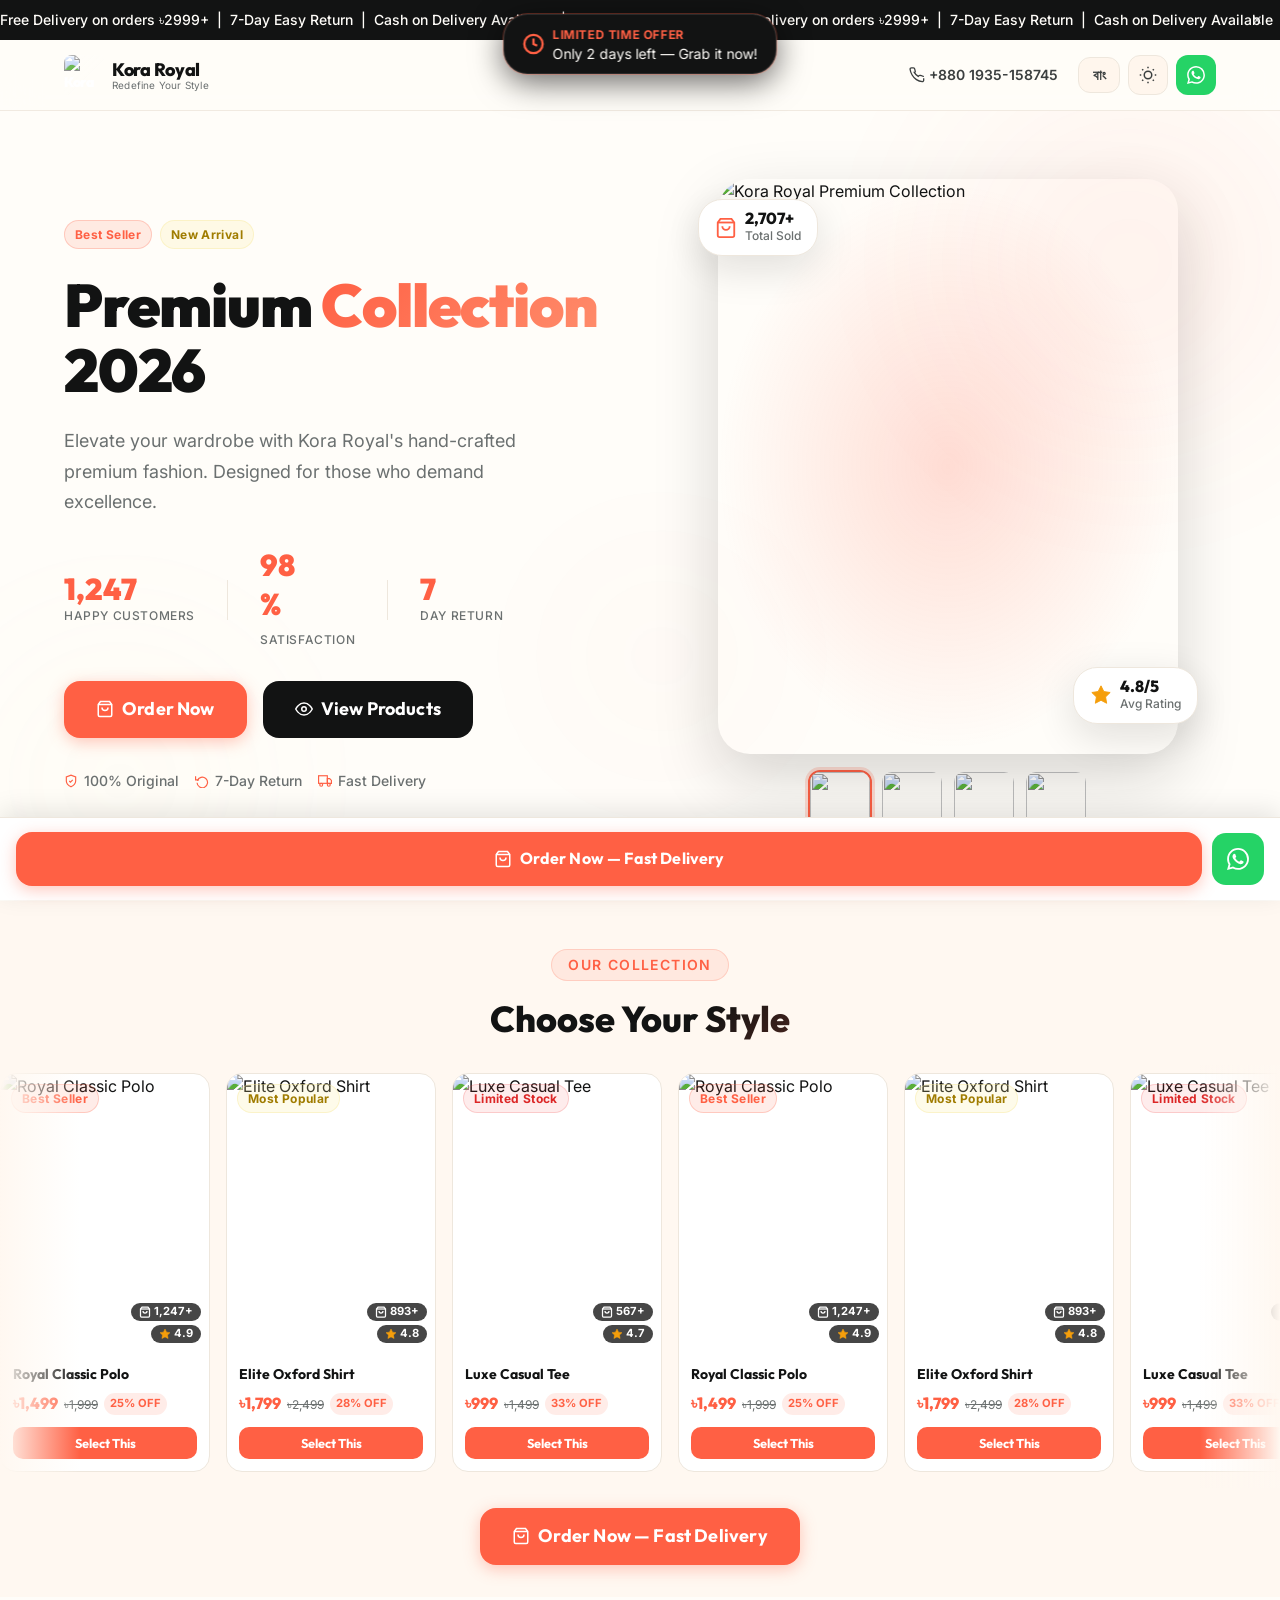
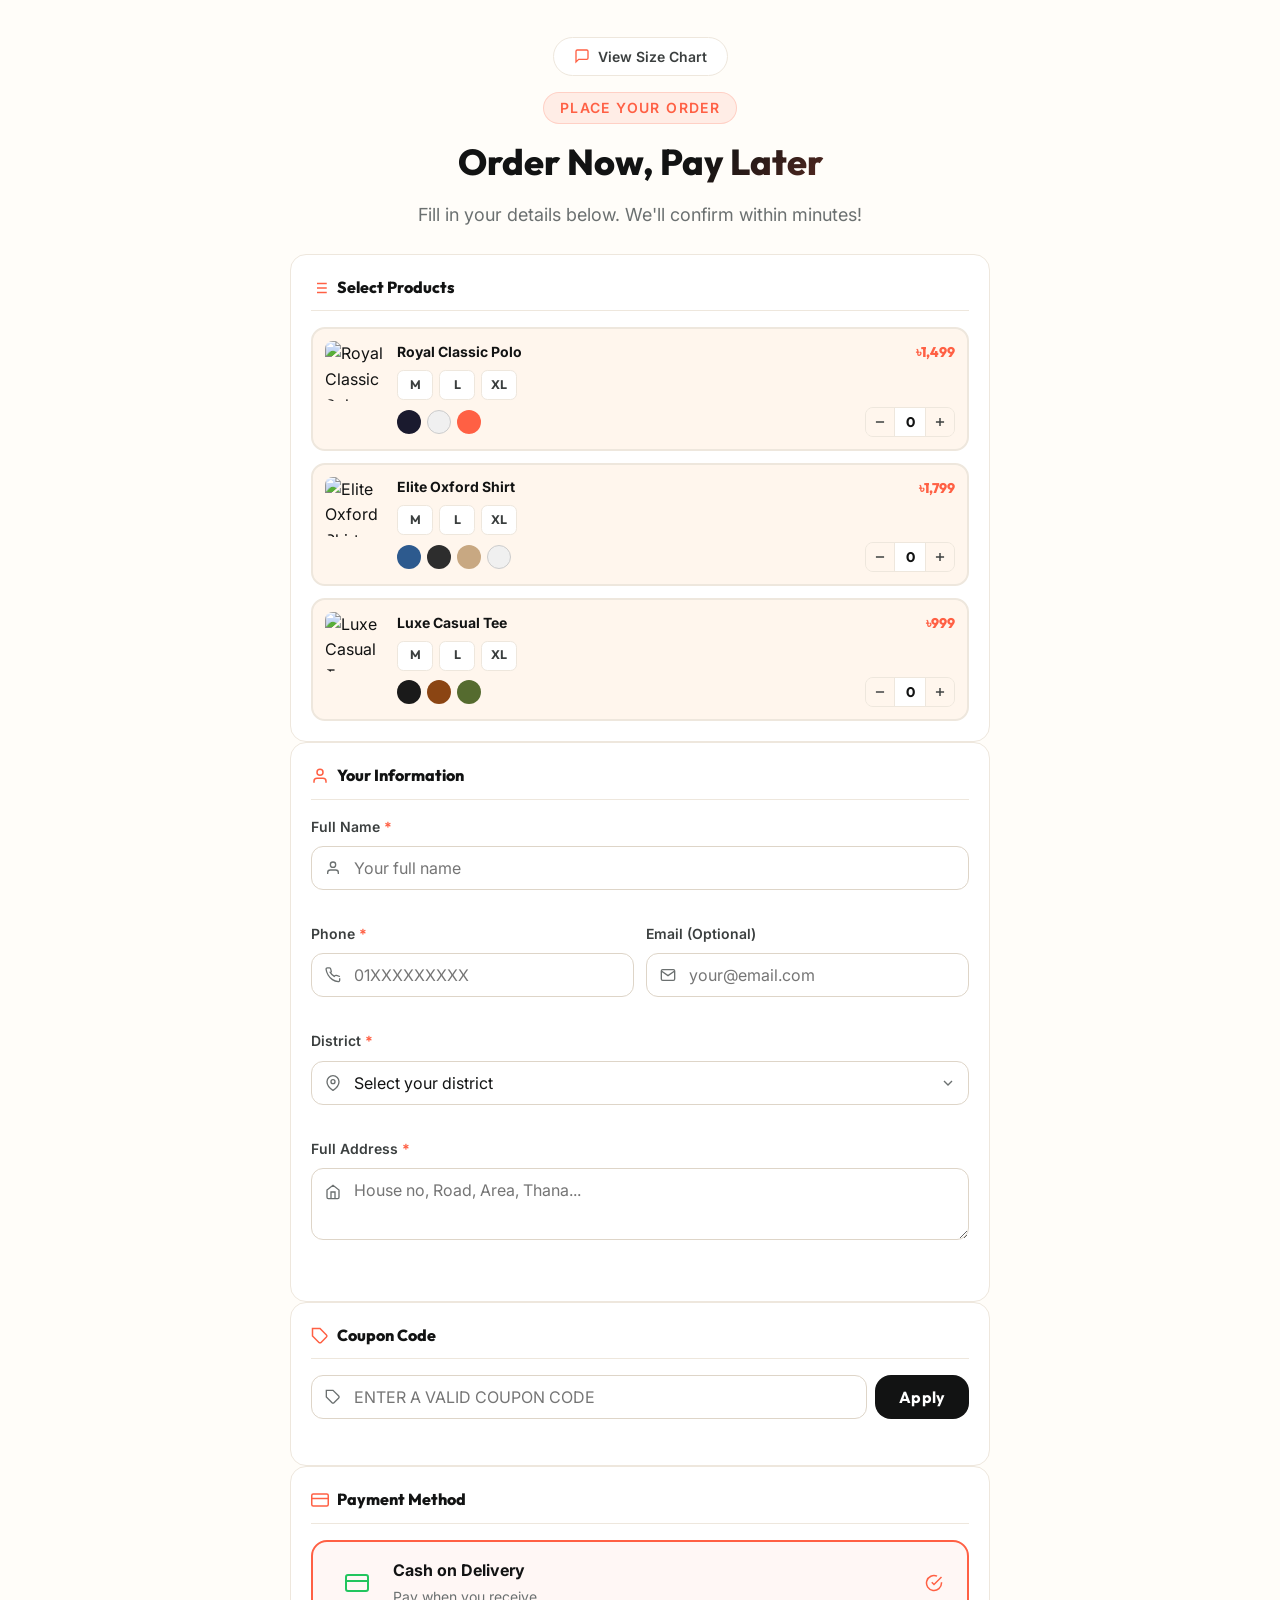
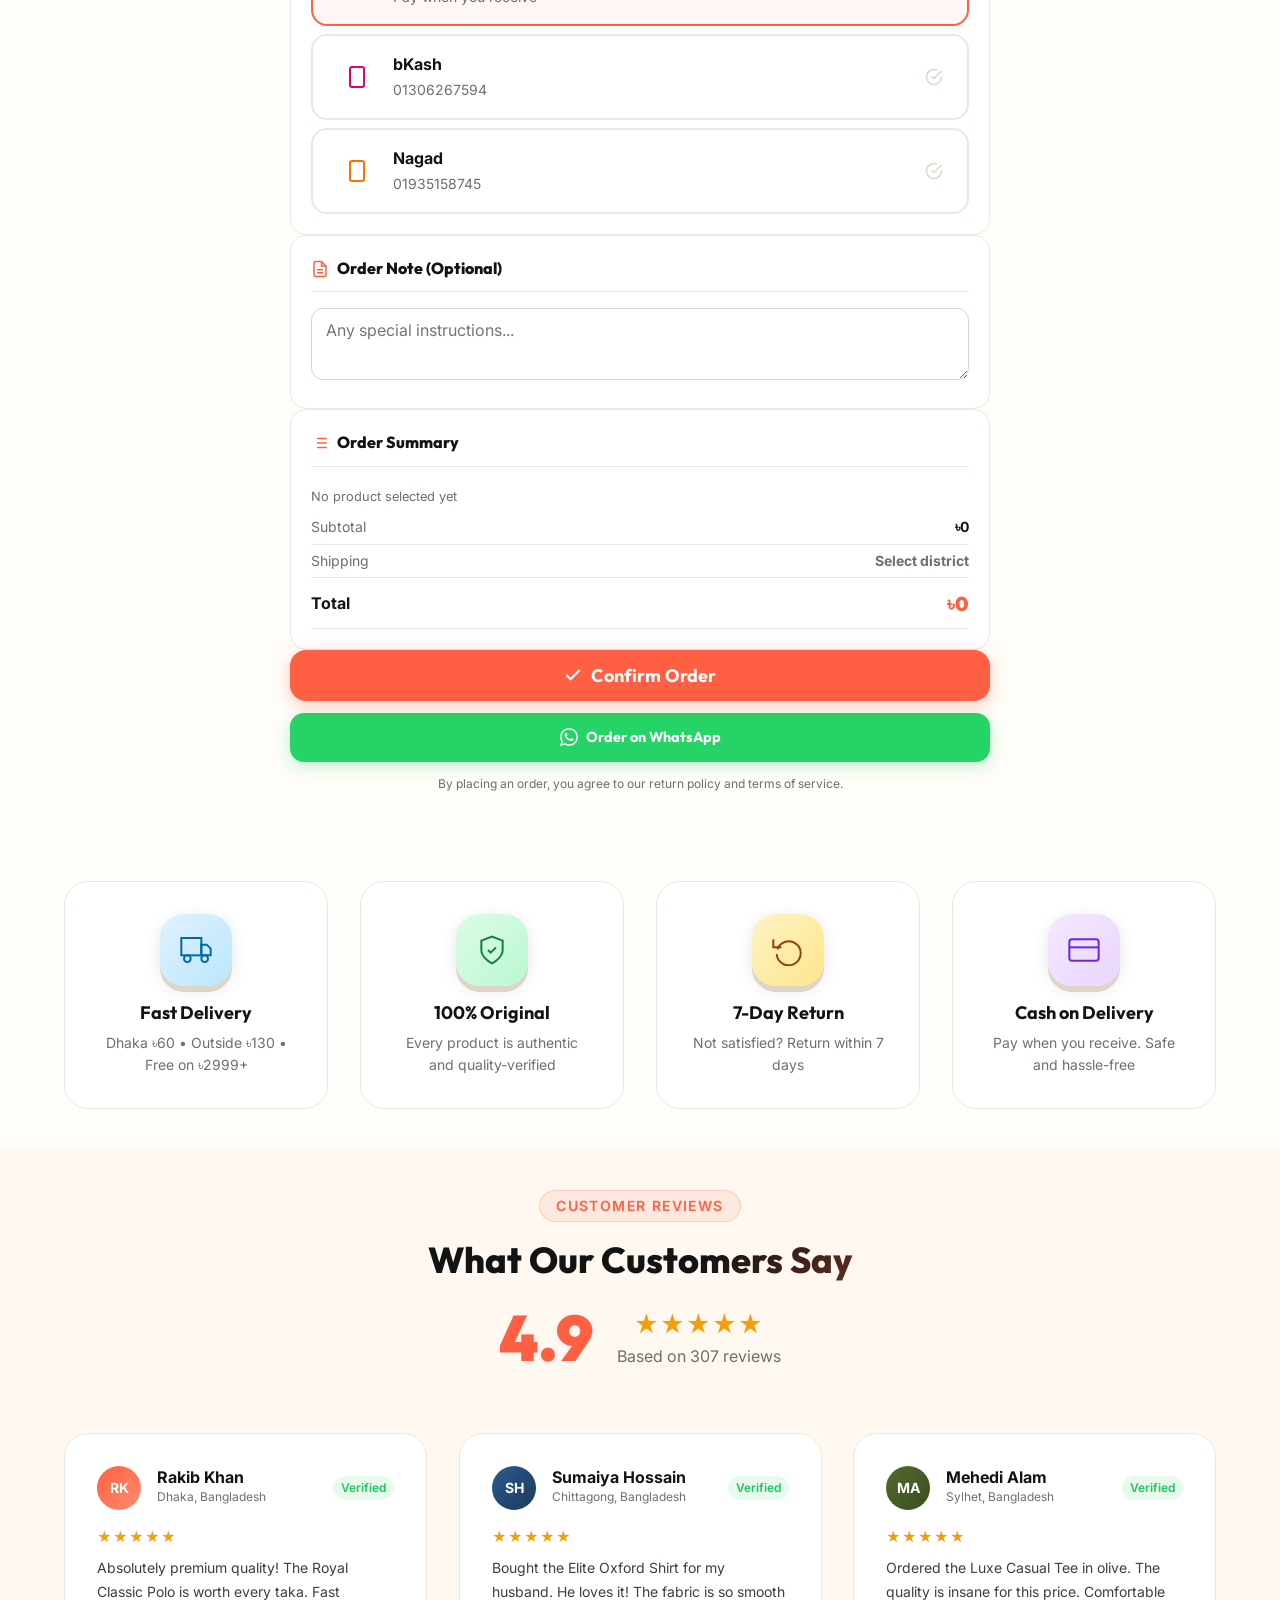
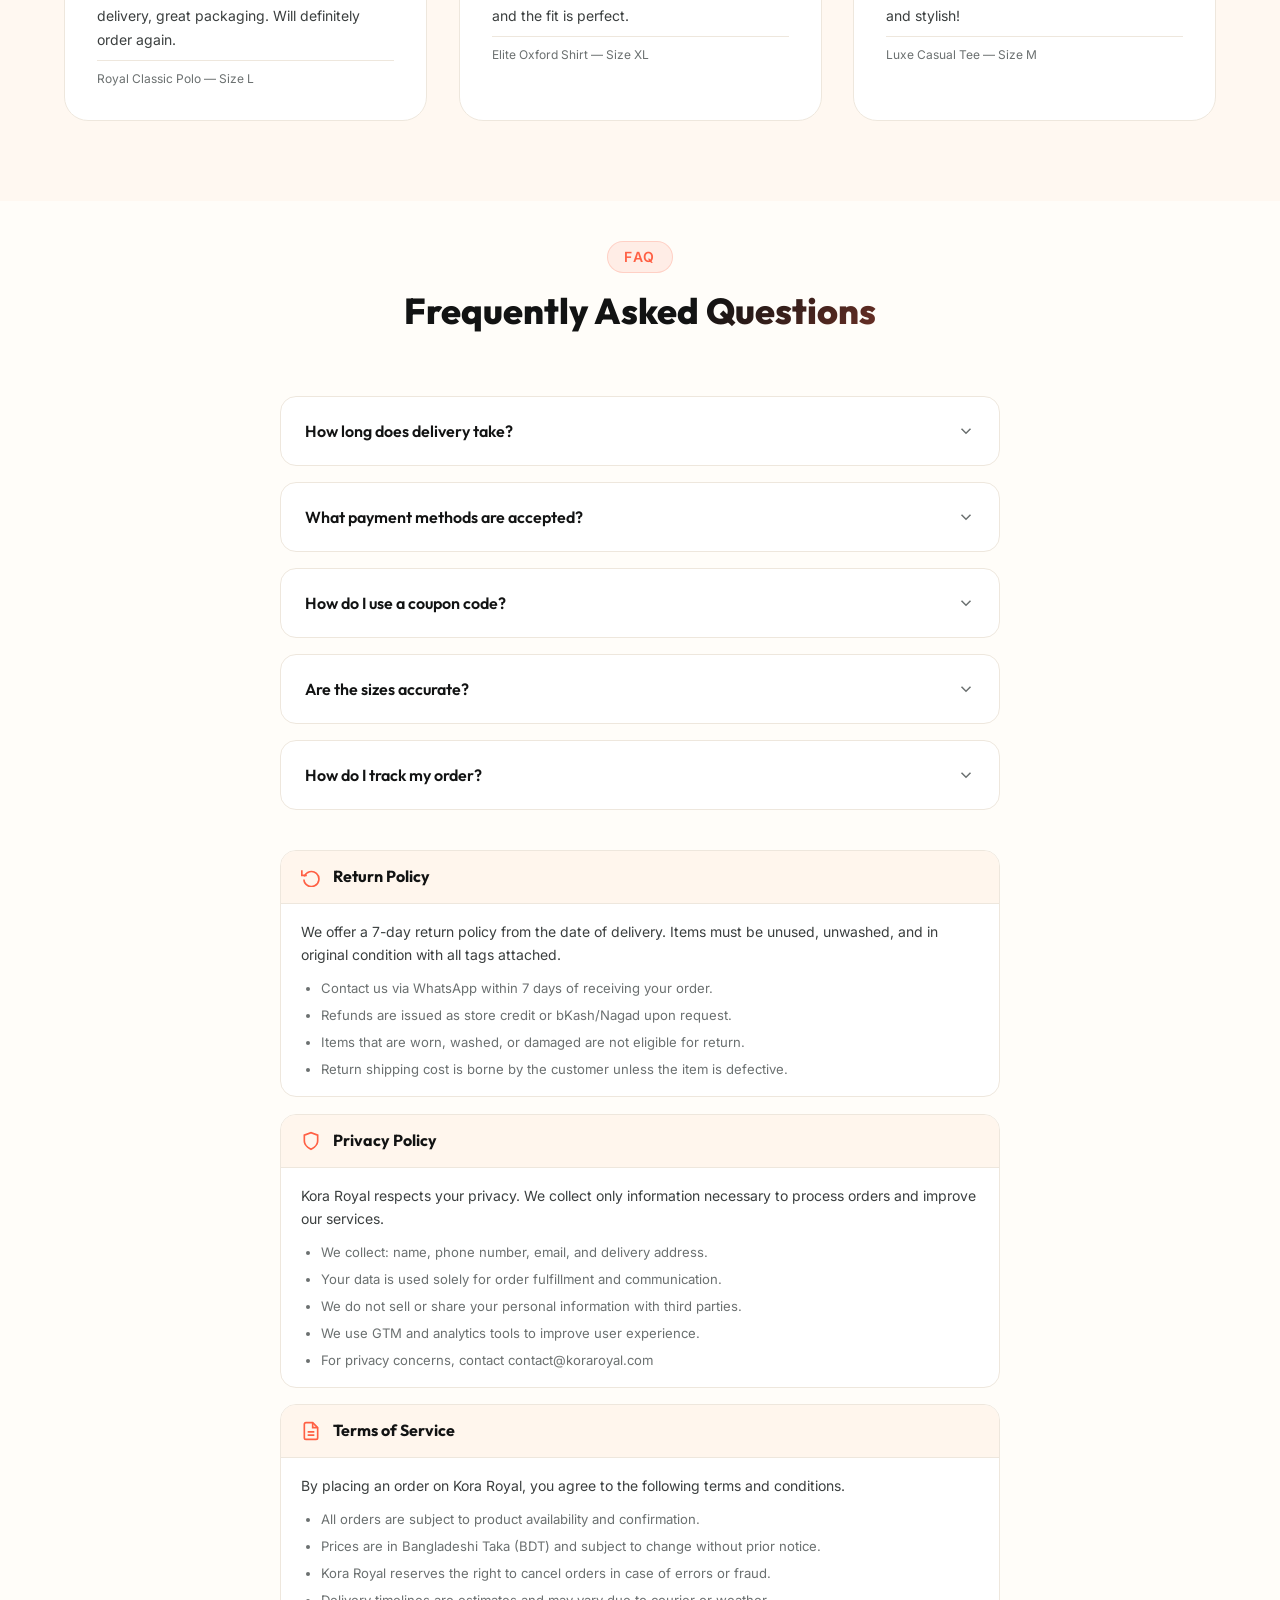
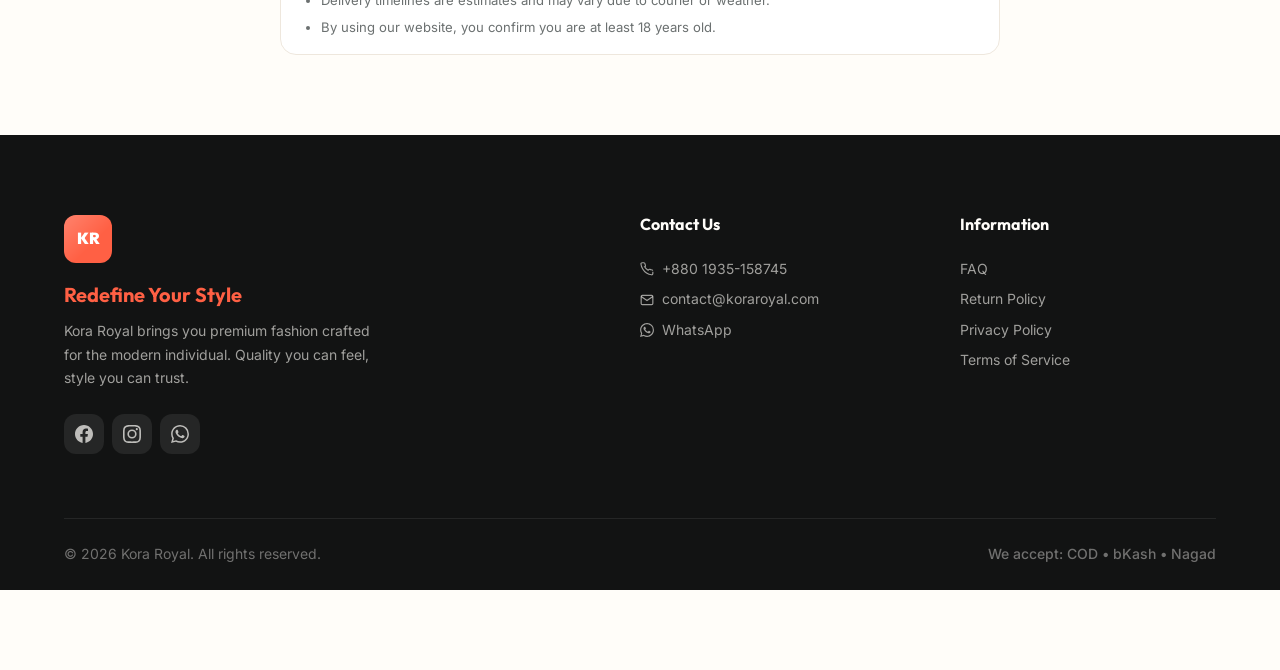
==== commit 989a87dc: "Update Google Tag Manager ID and logo in index.html" ====
--- a/index.html
+++ b/index.html
@@ -13,7 +13,7 @@
   new Date().getTime(),event:'gtm.js'});var f=d.getElementsByTagName(s)[0],
   j=d.createElement(s),dl=l!='dataLayer'?'&l='+l:'';j.async=true;j.src=
   'https://www.googletagmanager.com/gtm.js?id='+i+dl;f.parentNode.insertBefore(j,f);
-  })(window,document,'script','dataLayer','GTM-572LCW6F');</script>
+  })(window,document,'script','dataLayer','GTM-NB866PRS');</script>
 
   <!-- Google Fonts -->
   <link rel="preconnect" href="https://fonts.googleapis.com" />
@@ -732,7 +732,7 @@
 
 <body style="padding-bottom: 80px">
 <!-- Google Tag Manager (noscript) -->
-<noscript><iframe src="https://www.googletagmanager.com/ns.html?id=GTM-572LCW6F"
+<noscript><iframe src="https://www.googletagmanager.com/ns.html?id=GTM-NB866PRS"
 height="0" width="0" style="display:none;visibility:hidden"></iframe></noscript>
 
 <!-- ══════════════════════════════════════
@@ -787,7 +787,12 @@
 
     <!-- Logo -->
     <a href="index.html" class="kr-navbar__logo" aria-label="Kora Royal Home">
-      <div class="kr-navbar__logo-mark">KR</div>
+      <div class="kr-navbar__logo-mark" style="background:none;overflow:visible;padding:0">
+  <img src="https://raw.githubusercontent.com/shakhawatyt71/koraroyal/main/images/image2vector%20(1).svg"
+       alt="Kora Royal Logo"
+       width="40" height="40"
+       style="width:40px;height:40px;object-fit:contain;border-radius:8px" />
+</div>
       <div class="kr-navbar__logo-text">
         <span class="kr-navbar__logo-name">Kora Royal</span>
         <span class="kr-navbar__logo-tag"
--- a/css/style.css
+++ b/css/style.css
@@ -0,0 +1,1806 @@
+/* ═══════════════════════════════════════════════════════════════
+   KORA ROYAL — style.css v3
+   Complete Design System
+   Light/Dark Theme • Bengali Custom Fonts • SVG Icons • No Emoji
+   3D Cards • Spring Animations • Mobile First • Full Responsive
+════════════════════════════════════════════════════════════════ */
+
+/* ══════════════════════════════════════
+   1. CSS VARIABLES — LIGHT THEME (DEFAULT)
+══════════════════════════════════════ */
+:root {
+  /* Brand Core */
+  --brand-black:  #121313;
+  --brand-coral:  #FF6044;
+  --brand-butter: #F7E998;
+
+  /* 50% Base */
+  --bg-body:    #FFFDF9;
+  --bg-section: #FFF8F1;
+  --bg-hover:   #FFF6ED;
+
+  /* 30% Surfaces */
+  --bg-card:       #FFFFFF;
+  --border-subtle: #EEE7DD;
+  --border-medium: #DED5C8;
+
+  /* 20% Text */
+  --text-primary:   #121313;
+  --text-secondary: #3B3F3F;
+  --text-muted:     #6B7070;
+  --text-coral:     #FF6044;
+
+  /* Inputs */
+  --input-bg:     #FFFFFF;
+  --input-border: #DED5C8;
+
+  /* Buttons */
+  --btn-primary-bg:     #FF6044;
+  --btn-primary-text:   #FFFFFF;
+  --btn-secondary-bg:   #121313;
+  --btn-secondary-text: #FFFFFF;
+  --btn-premium-bg:     #F7E998;
+  --btn-premium-text:   #121313;
+
+  /* Link */
+  --link: #FF6044;
+
+  /* Shadows */
+  --shadow-sm:        0 1px 3px rgba(18,19,19,.08);
+  --shadow-md:        0 4px 16px rgba(18,19,19,.10);
+  --shadow-lg:        0 12px 40px rgba(18,19,19,.13);
+  --shadow-xl:        0 24px 64px rgba(18,19,19,.17);
+  --shadow-coral:     0 8px 32px rgba(255,96,68,.28);
+  --shadow-card-hover:0 20px 60px rgba(18,19,19,.16);
+
+  /* Navbar */
+  --navbar-bg:     rgba(255,253,249,.88);
+  --navbar-border: rgba(238,231,221,.8);
+
+  /* Typography */
+  --font-heading: 'Outfit', sans-serif;
+  --font-body:    'Inter', sans-serif;
+  --font-bangla:  'Hind Siliguri', sans-serif;
+  --font-mono:    monospace;
+
+  /* Font Scale */
+  --text-xs:   0.75rem;
+  --text-sm:   0.875rem;
+  --text-base: 1rem;
+  --text-lg:   1.125rem;
+  --text-xl:   1.25rem;
+  --text-2xl:  1.5rem;
+  --text-3xl:  1.875rem;
+  --text-4xl:  2.25rem;
+  --text-5xl:  clamp(2rem, 5vw, 3rem);
+  --text-6xl:  clamp(2.25rem, 7vw, 3.75rem);
+
+  /* Spacing */
+  --space-xs:  0.25rem;
+  --space-sm:  0.5rem;
+  --space-md:  1rem;
+  --space-lg:  1.5rem;
+  --space-xl:  2rem;
+  --space-2xl: 3rem;
+  --space-3xl: 4rem;
+  --space-4xl: 5rem;
+
+  /* Border Radius */
+  --radius-sm:   0.375rem;
+  --radius-md:   0.75rem;
+  --radius-lg:   1rem;
+  --radius-xl:   1.5rem;
+  --radius-2xl:  2rem;
+  --radius-full: 9999px;
+
+  /* Easing */
+  --ease-spring:  cubic-bezier(0.34, 1.56, 0.64, 1);
+  --ease-smooth:  cubic-bezier(0.25, 0.46, 0.45, 0.94);
+  --ease-out:     cubic-bezier(0.0, 0.0, 0.2, 1);
+  --ease-in-out:  cubic-bezier(0.4, 0, 0.2, 1);
+
+  /* Duration */
+  --dur-fast:   150ms;
+  --dur-normal: 300ms;
+  --dur-slow:   500ms;
+  --dur-slower: 700ms;
+
+  /* Layout */
+  --container-max: 1200px;
+  --navbar-h:      70px;
+  --announce-h:    40px;
+}
+
+/* ══════════════════════════════════════
+   2. DARK THEME
+══════════════════════════════════════ */
+[data-theme="dark"] {
+  --bg-body:    #121313;
+  --bg-section: #171919;
+  --bg-hover:   #202323;
+  --bg-card:    #1B1D1D;
+  --border-subtle: #2A2D2D;
+  --border-medium: #343838;
+
+  --text-primary:   #FFFDF9;
+  --text-secondary: #D6D1C7;
+  --text-muted:     #A9A398;
+  --text-coral:     #FF8A75;
+
+  --input-bg:     #1B1D1D;
+  --input-border: #343838;
+
+  --btn-secondary-bg:   #FFFDF9;
+  --btn-secondary-text: #121313;
+
+  --link: #FF8A75;
+
+  --shadow-sm:         0 1px 3px rgba(0,0,0,.3);
+  --shadow-md:         0 4px 16px rgba(0,0,0,.4);
+  --shadow-lg:         0 12px 40px rgba(0,0,0,.5);
+  --shadow-xl:         0 24px 64px rgba(0,0,0,.6);
+  --shadow-card-hover: 0 20px 60px rgba(0,0,0,.5);
+
+  --navbar-bg:     rgba(18,19,19,.9);
+  --navbar-border: rgba(42,45,45,.8);
+}
+
+/* ══════════════════════════════════════
+   3. RESET & BASE
+══════════════════════════════════════ */
+*,
+*::before,
+*::after {
+  box-sizing: border-box;
+  margin: 0;
+  padding: 0;
+}
+
+html {
+  scroll-behavior: smooth;
+  font-size: 16px;
+  -webkit-text-size-adjust: 100%;
+}
+
+body {
+  font-family: var(--font-body);
+  background-color: var(--bg-body);
+  color: var(--text-primary);
+  line-height: 1.6;
+  overflow-x: hidden;
+  transition:
+    background-color var(--dur-normal) var(--ease-smooth),
+    color var(--dur-normal) var(--ease-smooth);
+}
+
+img, video {
+  max-width: 100%;
+  display: block;
+}
+
+a {
+  color: var(--link);
+  text-decoration: none;
+  transition: opacity var(--dur-fast) var(--ease-smooth);
+}
+a:hover { opacity: .8; }
+
+button { cursor: pointer; font-family: inherit; border: none; background: none; }
+input, textarea, select { font-family: inherit; font-size: var(--text-base); }
+ul { list-style: none; }
+
+h1, h2, h3, h4, h5, h6 {
+  font-family: var(--font-heading);
+  line-height: 1.2;
+  color: var(--text-primary);
+}
+
+/* ══════════════════════════════════════
+   4. LAYOUT UTILITIES
+══════════════════════════════════════ */
+.kr-container {
+  width: 100%;
+  max-width: var(--container-max);
+  margin: 0 auto;
+  padding: 0 var(--space-lg);
+}
+
+.kr-section { padding: var(--space-4xl) 0; }
+
+.kr-section__header {
+  text-align: center;
+  margin-bottom: var(--space-3xl);
+}
+
+.kr-section__eyebrow {
+  display: inline-block;
+  font-size: var(--text-sm);
+  font-weight: 600;
+  letter-spacing: .1em;
+  text-transform: uppercase;
+  color: var(--text-coral);
+  background: color-mix(in srgb, var(--brand-coral) 10%, transparent);
+  padding: var(--space-xs) var(--space-md);
+  border-radius: var(--radius-full);
+  margin-bottom: var(--space-md);
+  border: 1px solid color-mix(in srgb, var(--brand-coral) 20%, transparent);
+}
+
+.kr-section__title {
+  font-size: var(--text-4xl);
+  font-weight: 800;
+  margin-bottom: var(--space-md);
+  background: linear-gradient(135deg, var(--text-primary) 55%, var(--brand-coral));
+  -webkit-background-clip: text;
+  -webkit-text-fill-color: transparent;
+  background-clip: text;
+}
+
+.kr-section__desc {
+  font-size: var(--text-lg);
+  color: var(--text-muted);
+  max-width: 560px;
+  margin: 0 auto;
+  line-height: 1.7;
+}
+
+.kr-text-muted  { color: var(--text-muted); }
+.kr-text-coral  { color: var(--text-coral); }
+.kr-text-center { text-align: center; }
+
+/* ══════════════════════════════════════
+   5. iOS DYNAMIC ISLAND
+══════════════════════════════════════ */
+.kr-island {
+  position: fixed;
+  top: 14px;
+  left: 50%;
+  transform: translateX(-50%) scaleX(.4) scaleY(.6);
+  z-index: 9999;
+  opacity: 0;
+  pointer-events: none;
+  transition:
+    transform 500ms var(--ease-spring),
+    opacity 300ms var(--ease-smooth);
+}
+.kr-island.is-active {
+  opacity: 1;
+  pointer-events: auto;
+  transform: translateX(-50%) scaleX(1) scaleY(1);
+}
+
+.kr-island__bubble {
+  display: flex;
+  align-items: center;
+  gap: var(--space-sm);
+  background: #121313;
+  border: 1px solid rgba(255,255,255,.1);
+  border-radius: 24px;
+  padding: 10px 18px;
+  min-width: 220px;
+  max-width: 320px;
+  backdrop-filter: blur(20px);
+  box-shadow:
+    0 0 0 1px rgba(255,96,68,.3),
+    0 8px 32px rgba(0,0,0,.6);
+}
+
+.kr-island__icon {
+  flex-shrink: 0;
+  width: 22px;
+  height: 22px;
+  display: flex;
+  align-items: center;
+  justify-content: center;
+  animation: islandIconPop .5s var(--ease-spring);
+}
+@keyframes islandIconPop {
+  0%   { transform: scale(0) rotate(-15deg); }
+  70%  { transform: scale(1.2) rotate(5deg); }
+  100% { transform: scale(1) rotate(0deg); }
+}
+
+.kr-island__content { flex: 1; min-width: 0; }
+
+.kr-island__title {
+  font-size: var(--text-xs);
+  font-weight: 700;
+  color: var(--brand-coral);
+  text-transform: uppercase;
+  letter-spacing: .05em;
+  margin-bottom: 1px;
+  white-space: nowrap;
+  overflow: hidden;
+  text-overflow: ellipsis;
+}
+
+.kr-island__body {
+  font-size: var(--text-sm);
+  color: #FFFDF9;
+  line-height: 1.3;
+  white-space: nowrap;
+  overflow: hidden;
+  text-overflow: ellipsis;
+}
+
+/* ══════════════════════════════════════
+   6. ANNOUNCEMENT BAR
+══════════════════════════════════════ */
+.kr-announcement {
+  position: relative;
+  background: var(--brand-black);
+  color: #FFFDF9;
+  height: var(--announce-h);
+  overflow: hidden;
+  display: flex;
+  align-items: center;
+  z-index: 100;
+  animation: slideDownIn .4s var(--ease-out) forwards;
+}
+.kr-announcement.is-hidden { display: none; }
+
+@keyframes slideDownIn {
+  from { transform: translateY(-100%); opacity: 0; }
+  to   { transform: translateY(0);     opacity: 1; }
+}
+
+.kr-announcement__track {
+  display: flex;
+  white-space: nowrap;
+  animation: marquee 26s linear infinite;
+  flex-shrink: 0;
+}
+.kr-announcement__item {
+  font-size: var(--text-sm);
+  font-weight: 500;
+  padding-right: 3rem;
+  flex-shrink: 0;
+}
+@keyframes marquee {
+  from { transform: translateX(0); }
+  to   { transform: translateX(-50%); }
+}
+
+.kr-announcement__close {
+  position: absolute;
+  right: 12px;
+  top: 50%;
+  transform: translateY(-50%);
+  color: rgba(255,255,255,.7);
+  padding: 4px;
+  border-radius: var(--radius-sm);
+  transition: color var(--dur-fast), background var(--dur-fast);
+  z-index: 1;
+  display: flex;
+  align-items: center;
+  justify-content: center;
+}
+.kr-announcement__close:hover {
+  color: #fff;
+  background: rgba(255,255,255,.12);
+}
+
+/* ══════════════════════════════════════
+   7. NAVBAR
+══════════════════════════════════════ */
+.kr-navbar {
+  position: sticky;
+  top: 0;
+  z-index: 500;
+  background: var(--navbar-bg);
+  border-bottom: 1px solid var(--navbar-border);
+  backdrop-filter: blur(20px) saturate(180%);
+  -webkit-backdrop-filter: blur(20px) saturate(180%);
+  transition:
+    background var(--dur-normal) var(--ease-smooth),
+    box-shadow var(--dur-normal) var(--ease-smooth);
+  animation: navbarIn .3s var(--ease-out);
+}
+@keyframes navbarIn {
+  from { opacity: 0; transform: translateY(-8px); }
+  to   { opacity: 1; transform: translateY(0); }
+}
+.kr-navbar.is-scrolled { box-shadow: var(--shadow-md); }
+
+.kr-navbar__inner {
+  display: flex;
+  align-items: center;
+  justify-content: space-between;
+  height: var(--navbar-h);
+  max-width: var(--container-max);
+  margin: 0 auto;
+  padding: 0 var(--space-lg);
+  gap: var(--space-md);
+}
+
+/* Logo */
+.kr-navbar__logo {
+  display: flex;
+  align-items: center;
+  gap: var(--space-sm);
+  color: var(--text-primary);
+  text-decoration: none;
+  flex-shrink: 0;
+}
+.kr-navbar__logo-mark {
+  width: 40px;
+  height: 40px;
+  background: var(--brand-coral);
+  color: #fff;
+  border-radius: var(--radius-md);
+  display: flex;
+  align-items: center;
+  justify-content: center;
+  font-family: var(--font-heading);
+  font-weight: 900;
+  font-size: var(--text-sm);
+  letter-spacing: -.5px;
+  transition: transform var(--dur-normal) var(--ease-spring);
+  position: relative;
+  overflow: hidden;
+  flex-shrink: 0;
+}
+.kr-navbar__logo-mark::after {
+  content: '';
+  position: absolute;
+  inset: 0;
+  background: linear-gradient(135deg, rgba(255,255,255,.22) 0%, transparent 60%);
+}
+.kr-navbar__logo:hover .kr-navbar__logo-mark {
+  transform: rotate(-4deg) scale(1.06);
+}
+.kr-navbar__logo-text {
+  display: flex;
+  flex-direction: column;
+  line-height: 1;
+}
+.kr-navbar__logo-name {
+  font-family: var(--font-heading);
+  font-weight: 800;
+  font-size: var(--text-lg);
+  color: var(--text-primary);
+  letter-spacing: -.3px;
+}
+.kr-navbar__logo-tag {
+  font-size: 10px;
+  color: var(--text-muted);
+  font-weight: 400;
+  letter-spacing: .02em;
+  margin-top: 1px;
+}
+
+/* Controls */
+.kr-navbar__controls {
+  display: flex;
+  align-items: center;
+  gap: var(--space-sm);
+}
+.kr-navbar__control {
+  display: flex;
+  align-items: center;
+  gap: var(--space-xs);
+  padding: 8px 12px;
+  border-radius: var(--radius-md);
+  color: var(--text-secondary);
+  font-size: var(--text-sm);
+  font-weight: 500;
+  transition:
+    background var(--dur-fast),
+    color var(--dur-fast),
+    transform var(--dur-fast) var(--ease-spring);
+  cursor: pointer;
+}
+.kr-navbar__control:hover {
+  background: var(--bg-hover);
+  color: var(--text-primary);
+  transform: translateY(-1px);
+  opacity: 1;
+}
+.kr-navbar__control:active { transform: scale(.95); }
+
+.kr-navbar__phone-num {
+  font-size: var(--text-sm);
+  font-weight: 600;
+}
+.kr-navbar__lang {
+  font-weight: 700;
+  font-size: var(--text-sm);
+  background: var(--bg-hover);
+  border: 1px solid var(--border-subtle);
+  min-width: 42px;
+  justify-content: center;
+}
+.kr-navbar__theme {
+  background: var(--bg-hover);
+  border: 1px solid var(--border-subtle);
+  width: 40px;
+  height: 40px;
+  border-radius: var(--radius-md);
+  justify-content: center;
+  padding: 0;
+}
+.kr-navbar__wa {
+  background: #25D366;
+  color: #fff;
+  border-radius: var(--radius-md);
+  width: 40px;
+  height: 40px;
+  justify-content: center;
+  padding: 0;
+}
+.kr-navbar__wa:hover { background: #128C7E; color: #fff; }
+
+.kr-navbar__hamburger {
+  display: none;
+  width: 40px;
+  height: 40px;
+  border-radius: var(--radius-md);
+  align-items: center;
+  justify-content: center;
+  color: var(--text-primary);
+  background: var(--bg-hover);
+  border: 1px solid var(--border-subtle);
+}
+
+/* Mobile Menu */
+.kr-mobile-menu {
+  display: none;
+  flex-direction: column;
+  background: var(--bg-card);
+  border-top: 1px solid var(--border-subtle);
+  max-height: 0;
+  overflow: hidden;
+  transition: max-height var(--dur-slow) var(--ease-smooth);
+}
+.kr-mobile-menu.is-open { max-height: 300px; }
+
+.kr-mobile-menu__item {
+  display: flex;
+  align-items: center;
+  gap: var(--space-sm);
+  padding: var(--space-md) var(--space-lg);
+  color: var(--text-secondary);
+  font-weight: 500;
+  border-bottom: 1px solid var(--border-subtle);
+  transition: background var(--dur-fast), color var(--dur-fast);
+  text-decoration: none;
+}
+.kr-mobile-menu__item:hover {
+  background: var(--bg-hover);
+  color: var(--text-primary);
+  opacity: 1;
+}
+.kr-mobile-menu__cta {
+  background: var(--brand-coral);
+  color: #fff;
+  font-weight: 700;
+  justify-content: center;
+  border-bottom: none;
+}
+.kr-mobile-menu__cta:hover { background: #e5533a; color: #fff; }
+
+/* ══════════════════════════════════════
+   8. BUTTONS
+══════════════════════════════════════ */
+.kr-btn {
+  display: inline-flex;
+  align-items: center;
+  justify-content: center;
+  gap: var(--space-sm);
+  padding: 12px 24px;
+  border-radius: var(--radius-lg);
+  font-family: var(--font-heading);
+  font-weight: 700;
+  font-size: var(--text-base);
+  letter-spacing: .01em;
+  cursor: pointer;
+  border: none;
+  text-decoration: none;
+  white-space: nowrap;
+  user-select: none;
+  position: relative;
+  overflow: hidden;
+  transition:
+    transform var(--dur-fast) var(--ease-spring),
+    box-shadow var(--dur-normal) var(--ease-smooth),
+    background var(--dur-fast),
+    opacity var(--dur-fast);
+}
+.kr-btn::before {
+  content: '';
+  position: absolute;
+  inset: 0;
+  background: rgba(255,255,255,0);
+  transition: background var(--dur-fast);
+}
+.kr-btn:hover::before  { background: rgba(255,255,255,.08); }
+.kr-btn:hover          { transform: translateY(-2px); }
+.kr-btn:active         { transform: scale(.96) translateY(0); }
+
+/* Primary */
+.kr-btn--primary {
+  background: var(--brand-coral);
+  color: #fff;
+  box-shadow: 0 4px 16px rgba(255,96,68,.35);
+}
+.kr-btn--primary:hover {
+  box-shadow: 0 8px 28px rgba(255,96,68,.48);
+  color: #fff;
+  opacity: 1;
+}
+
+/* Coral Glow pulse */
+.kr-btn--glow {
+  animation: coralPulse 2.5s ease-in-out infinite;
+}
+@keyframes coralPulse {
+  0%,100% { box-shadow: 0 4px 16px rgba(255,96,68,.35); }
+  50%      { box-shadow: 0 4px 32px rgba(255,96,68,.65), 0 0 0 6px rgba(255,96,68,.1); }
+}
+
+/* Secondary */
+.kr-btn--secondary {
+  background: var(--btn-secondary-bg);
+  color: var(--btn-secondary-text);
+}
+
+/* Sizes */
+.kr-btn--lg   { padding: 14px 32px; font-size: var(--text-lg); }
+.kr-btn--sm   { padding: 8px 16px;  font-size: var(--text-sm); }
+.kr-btn--full { width: 100%; }
+
+/* Submit states */
+@keyframes spin {
+  from { transform: rotate(0deg); }
+  to   { transform: rotate(360deg); }
+}
+.kr-btn--submit.is-loading .kr-submit-icon--default { display: none !important; }
+.kr-btn--submit.is-loading .kr-submit-icon--loading  {
+  display: block !important;
+  animation: spin .8s linear infinite;
+}
+.kr-btn--submit.is-success { background: #22c55e !important; animation: none !important; }
+
+/* ══════════════════════════════════════
+   9. BADGES
+══════════════════════════════════════ */
+.kr-badge {
+  display: inline-flex;
+  align-items: center;
+  gap: 4px;
+  padding: 4px 10px;
+  border-radius: var(--radius-full);
+  font-size: var(--text-xs);
+  font-weight: 700;
+  letter-spacing: .03em;
+}
+.kr-badge--hot {
+  background: rgba(255,96,68,.12);
+  color: var(--brand-coral);
+  border: 1px solid rgba(255,96,68,.25);
+}
+.kr-badge--new {
+  background: rgba(247,233,152,.2);
+  color: #a07c00;
+  border: 1px solid rgba(247,233,152,.4);
+}
+[data-theme="dark"] .kr-badge--new {
+  color: #F7E998;
+  background: rgba(247,233,152,.1);
+}
+.kr-badge--sale {
+  background: rgba(239,68,68,.1);
+  color: #dc2626;
+  border: 1px solid rgba(239,68,68,.2);
+}
+
+/* ══════════════════════════════════════
+   10. HERO
+══════════════════════════════════════ */
+.kr-hero {
+  min-height: calc(100vh - var(--navbar-h) - var(--announce-h));
+  background: var(--bg-body);
+  position: relative;
+  overflow: hidden;
+  display: flex;
+  align-items: center;
+  padding: var(--space-3xl) 0;
+}
+
+/* Background Orbs */
+.kr-hero__bg-orbs {
+  position: absolute;
+  inset: 0;
+  pointer-events: none;
+  overflow: hidden;
+}
+.kr-hero__orb {
+  position: absolute;
+  border-radius: 50%;
+  filter: blur(80px);
+  opacity: .4;
+  animation: orbFloat 8s ease-in-out infinite;
+}
+.kr-hero__orb--1 {
+  width: 500px; height: 500px;
+  background: radial-gradient(circle, rgba(255,96,68,.25) 0%, transparent 70%);
+  top: -100px; right: -100px;
+  animation-delay: 0s;
+}
+.kr-hero__orb--2 {
+  width: 400px; height: 400px;
+  background: radial-gradient(circle, rgba(247,233,152,.15) 0%, transparent 70%);
+  bottom: -80px; left: -80px;
+  animation-delay: -3s;
+}
+.kr-hero__orb--3 {
+  width: 300px; height: 300px;
+  background: radial-gradient(circle, rgba(255,96,68,.1) 0%, transparent 70%);
+  top: 50%; left: 40%;
+  animation-delay: -6s;
+}
+@keyframes orbFloat {
+  0%,100% { transform: translate(0,0) scale(1); }
+  33%      { transform: translate(20px,-20px) scale(1.05); }
+  66%      { transform: translate(-15px,15px) scale(.97); }
+}
+
+/* Hero Inner Grid */
+.kr-hero__inner {
+  display: grid;
+  grid-template-columns: 1fr 1fr;
+  gap: var(--space-4xl);
+  align-items: center;
+  position: relative;
+  z-index: 1;
+}
+
+/* Hero Content */
+.kr-hero__badge {
+  display: flex;
+  gap: var(--space-sm);
+  flex-wrap: wrap;
+  margin-bottom: var(--space-lg);
+}
+.kr-hero__title {
+  font-size: var(--text-6xl);
+  font-weight: 900;
+  line-height: 1.08;
+  margin-bottom: var(--space-lg);
+  letter-spacing: -.02em;
+}
+.kr-word { display: inline-block; color: var(--text-primary); }
+.kr-word--coral {
+  background: linear-gradient(135deg, var(--brand-coral), #ff8c6b);
+  -webkit-background-clip: text;
+  -webkit-text-fill-color: transparent;
+  background-clip: text;
+}
+.kr-hero__sub {
+  font-size: var(--text-lg);
+  color: var(--text-muted);
+  line-height: 1.7;
+  margin-bottom: var(--space-xl);
+  max-width: 480px;
+}
+
+/* Stats */
+.kr-hero__stats {
+  display: flex;
+  align-items: center;
+  gap: var(--space-xl);
+  margin-bottom: var(--space-xl);
+  flex-wrap: wrap;
+}
+.kr-stat { display: flex; flex-direction: column; }
+.kr-stat__num {
+  font-family: var(--font-heading);
+  font-size: var(--text-3xl);
+  font-weight: 900;
+  color: var(--brand-coral);
+  line-height: 1;
+}
+.kr-stat__suffix {
+  font-family: var(--font-heading);
+  font-size: var(--text-3xl);
+  font-weight: 900;
+  color: var(--brand-coral);
+}
+.kr-stat__label {
+  font-size: var(--text-xs);
+  color: var(--text-muted);
+  font-weight: 500;
+  text-transform: uppercase;
+  letter-spacing: .05em;
+  margin-top: 2px;
+}
+.kr-stat__divider {
+  width: 1px;
+  height: 40px;
+  background: var(--border-subtle);
+}
+
+/* CTAs & Trust */
+.kr-hero__ctas {
+  display: flex;
+  gap: var(--space-md);
+  flex-wrap: wrap;
+  margin-bottom: var(--space-xl);
+}
+.kr-hero__trust {
+  display: flex;
+  gap: var(--space-md);
+  flex-wrap: wrap;
+}
+.kr-trust-chip {
+  display: inline-flex;
+  align-items: center;
+  gap: 6px;
+  font-size: var(--text-sm);
+  color: var(--text-muted);
+  font-weight: 500;
+}
+
+/* Hero Visual */
+.kr-hero__visual {
+  display: flex;
+  flex-direction: column;
+  align-items: center;
+  gap: var(--space-md);
+}
+.kr-hero__img-wrapper {
+  position: relative;
+  width: 100%;
+  max-width: 460px;
+  border-radius: var(--radius-2xl);
+}
+.kr-hero__img-glow {
+  position: absolute;
+  inset: -20px;
+  background: radial-gradient(ellipse, rgba(255,96,68,.2) 0%, transparent 65%);
+  border-radius: 50%;
+  pointer-events: none;
+  animation: glowPulse 3s ease-in-out infinite;
+}
+@keyframes glowPulse {
+  0%,100% { opacity: .6; transform: scale(1); }
+  50%      { opacity: 1;  transform: scale(1.05); }
+}
+.kr-hero__img {
+  width: 100%;
+  border-radius: var(--radius-2xl);
+  aspect-ratio: 4/5;
+  object-fit: cover;
+  box-shadow: var(--shadow-xl);
+  transition: transform var(--dur-slow) var(--ease-smooth);
+  cursor: zoom-in;
+  will-change: transform, opacity;
+}
+.kr-hero__img-wrapper:hover .kr-hero__img { transform: scale(1.03); }
+
+/* Floating Cards */
+.kr-hero__float { position: absolute; z-index: 2; }
+.kr-hero__float--tl { top: 20px; left: -20px; }
+.kr-hero__float--br { bottom: 30px; right: -20px; }
+
+.kr-float-card {
+  display: flex;
+  align-items: center;
+  gap: var(--space-sm);
+  background: var(--bg-card);
+  border: 1px solid var(--border-subtle);
+  border-radius: var(--radius-xl);
+  padding: 10px 16px;
+  box-shadow: var(--shadow-lg);
+  backdrop-filter: blur(12px);
+  animation: floatCard 4s ease-in-out infinite;
+  white-space: nowrap;
+}
+.kr-hero__float--br .kr-float-card { animation-delay: -2s; }
+@keyframes floatCard {
+  0%,100% { transform: translateY(0); }
+  50%      { transform: translateY(-8px); }
+}
+.kr-float-card__val {
+  font-family: var(--font-heading);
+  font-weight: 800;
+  font-size: var(--text-base);
+  color: var(--text-primary);
+  line-height: 1;
+}
+.kr-float-card__txt {
+  font-size: var(--text-xs);
+  color: var(--text-muted);
+  font-weight: 500;
+}
+
+/* Thumbnails */
+.kr-hero__thumbs {
+  display: flex;
+  gap: var(--space-sm);
+  justify-content: center;
+  width: 100%;
+  max-width: 460px;
+}
+.kr-hero__thumb {
+  width: 64px;
+  height: 64px;
+  border-radius: var(--radius-md);
+  overflow: hidden;
+  border: 2px solid transparent;
+  padding: 0;
+  background: none;
+  cursor: pointer;
+  flex-shrink: 0;
+  transition:
+    border-color var(--dur-fast),
+    transform var(--dur-fast) var(--ease-spring),
+    box-shadow var(--dur-fast);
+}
+.kr-hero__thumb img {
+  width: 100%;
+  height: 100%;
+  object-fit: cover;
+}
+.kr-hero__thumb:hover {
+  transform: translateY(-3px);
+  box-shadow: var(--shadow-md);
+}
+.kr-hero__thumb--active {
+  border-color: var(--brand-coral);
+  box-shadow: 0 0 0 3px rgba(255,96,68,.2);
+}
+
+/* Scroll Indicator */
+.kr-hero__scroll {
+  position: absolute;
+  bottom: 30px;
+  left: 50%;
+  transform: translateX(-50%);
+}
+.kr-scroll-mouse {
+  width: 24px;
+  height: 38px;
+  border: 2px solid var(--border-medium);
+  border-radius: var(--radius-full);
+  display: flex;
+  justify-content: center;
+  padding-top: 6px;
+}
+.kr-scroll-mouse__dot {
+  width: 4px;
+  height: 8px;
+  background: var(--brand-coral);
+  border-radius: var(--radius-full);
+  animation: scrollDot 1.8s ease-in-out infinite;
+}
+@keyframes scrollDot {
+  0%,100% { transform: translateY(0); opacity: 1; }
+  50%      { transform: translateY(12px); opacity: .3; }
+}
+
+/* ══════════════════════════════════════
+   11. TRUST SECTION
+══════════════════════════════════════ */
+.kr-trust-section {
+  background: var(--bg-body);
+}
+.kr-trust-grid {
+  display: grid;
+  grid-template-columns: repeat(4, 1fr);
+  gap: var(--space-xl);
+}
+.kr-trust-card {
+  text-align: center;
+  padding: var(--space-xl);
+  background: var(--bg-card);
+  border-radius: var(--radius-xl);
+  border: 1px solid var(--border-subtle);
+  transition:
+    transform var(--dur-normal) var(--ease-spring),
+    box-shadow var(--dur-normal) var(--ease-smooth);
+}
+.kr-trust-card:hover {
+  transform: translateY(-6px);
+  box-shadow: var(--shadow-lg);
+}
+.kr-trust-card__icon-wrap { margin-bottom: var(--space-md); }
+
+/* 3D CSS Icons */
+.kr-3d-icon {
+  display: inline-flex;
+  align-items: center;
+  justify-content: center;
+  width: 72px;
+  height: 72px;
+  border-radius: var(--radius-xl);
+  position: relative;
+  transition: transform var(--dur-normal) var(--ease-spring), box-shadow var(--dur-normal);
+  box-shadow:
+    0 6px 0 var(--border-medium),
+    var(--shadow-md);
+}
+.kr-trust-card:hover .kr-3d-icon {
+  transform: translateY(-4px) rotateX(12deg);
+  box-shadow:
+    0 10px 0 var(--border-medium),
+    var(--shadow-lg);
+}
+.kr-3d-icon--truck  { background: linear-gradient(135deg, #e0f2fe, #bae6fd); }
+.kr-3d-icon--shield { background: linear-gradient(135deg, #dcfce7, #bbf7d0); }
+.kr-3d-icon--return { background: linear-gradient(135deg, #fef3c7, #fde68a); }
+.kr-3d-icon--cod    { background: linear-gradient(135deg, #f3e8ff, #e9d5ff); }
+
+[data-theme="dark"] .kr-3d-icon--truck  { background: linear-gradient(135deg, #0c4a6e, #075985); }
+[data-theme="dark"] .kr-3d-icon--shield { background: linear-gradient(135deg, #14532d, #166534); }
+[data-theme="dark"] .kr-3d-icon--return { background: linear-gradient(135deg, #78350f, #92400e); }
+[data-theme="dark"] .kr-3d-icon--cod    { background: linear-gradient(135deg, #4c1d95, #5b21b6); }
+
+.kr-trust-card__title {
+  font-size: var(--text-lg);
+  font-weight: 700;
+  margin-bottom: var(--space-sm);
+  color: var(--text-primary);
+}
+.kr-trust-card__desc {
+  font-size: var(--text-sm);
+  color: var(--text-muted);
+  line-height: 1.6;
+}
+
+/* ══════════════════════════════════════
+   12. REVIEWS
+══════════════════════════════════════ */
+.kr-reviews-section { background: var(--bg-section); }
+
+.kr-reviews__overall {
+  display: flex;
+  align-items: center;
+  justify-content: center;
+  gap: var(--space-lg);
+  margin-top: var(--space-lg);
+}
+.kr-reviews__big-rating {
+  font-family: var(--font-heading);
+  font-size: 4rem;
+  font-weight: 900;
+  color: var(--brand-coral);
+  line-height: 1;
+}
+.kr-reviews-grid {
+  display: grid;
+  grid-template-columns: repeat(3, 1fr);
+  gap: var(--space-xl);
+}
+.kr-review-card {
+  background: var(--bg-card);
+  border-radius: var(--radius-xl);
+  padding: var(--space-xl);
+  border: 1px solid var(--border-subtle);
+  transition:
+    transform var(--dur-normal) var(--ease-spring),
+    box-shadow var(--dur-normal) var(--ease-smooth);
+}
+.kr-review-card:hover {
+  transform: translateY(-5px);
+  box-shadow: var(--shadow-lg);
+}
+.kr-review-card__top {
+  display: flex;
+  align-items: center;
+  gap: var(--space-md);
+  margin-bottom: var(--space-md);
+}
+.kr-review-card__avatar {
+  width: 44px;
+  height: 44px;
+  border-radius: 50%;
+  background: linear-gradient(135deg, var(--brand-coral), #ff8c6b);
+  color: #fff;
+  display: flex;
+  align-items: center;
+  justify-content: center;
+  font-weight: 700;
+  font-size: var(--text-sm);
+  flex-shrink: 0;
+}
+.kr-review-card__name {
+  font-weight: 700;
+  font-size: var(--text-base);
+  color: var(--text-primary);
+  line-height: 1;
+}
+.kr-review-card__location {
+  font-size: var(--text-xs);
+  color: var(--text-muted);
+  margin-top: 2px;
+}
+.kr-review-card__verified {
+  margin-left: auto;
+  font-size: var(--text-xs);
+  color: #22c55e;
+  font-weight: 600;
+  background: rgba(34,197,94,.1);
+  padding: 2px 8px;
+  border-radius: var(--radius-full);
+  white-space: nowrap;
+}
+.kr-stars {
+  color: #f59e0b;
+  letter-spacing: 1px;
+  font-size: var(--text-sm);
+}
+.kr-stars--lg { font-size: var(--text-2xl); }
+.kr-rating-count { font-size: var(--text-xs); color: var(--text-muted); }
+.kr-review-card__text {
+  font-size: var(--text-sm);
+  color: var(--text-secondary);
+  line-height: 1.7;
+  margin: var(--space-sm) 0;
+}
+.kr-review-card__product {
+  font-size: var(--text-xs);
+  color: var(--text-muted);
+  margin-top: var(--space-sm);
+  padding-top: var(--space-sm);
+  border-top: 1px solid var(--border-subtle);
+}
+
+/* ══════════════════════════════════════
+   13. FAQ
+══════════════════════════════════════ */
+.kr-faq-section { background: var(--bg-body); }
+
+.kr-faq-list {
+  max-width: 720px;
+  margin: 0 auto;
+}
+.kr-faq-item {
+  border: 1px solid var(--border-subtle);
+  border-radius: var(--radius-lg);
+  margin-bottom: var(--space-md);
+  background: var(--bg-card);
+  overflow: hidden;
+  transition: box-shadow var(--dur-normal) var(--ease-smooth);
+}
+.kr-faq-item:hover { box-shadow: var(--shadow-md); }
+
+.kr-faq-item__q {
+  width: 100%;
+  display: flex;
+  align-items: center;
+  justify-content: space-between;
+  gap: var(--space-md);
+  padding: var(--space-lg);
+  font-family: var(--font-heading);
+  font-size: var(--text-base);
+  font-weight: 600;
+  color: var(--text-primary);
+  text-align: left;
+  background: none;
+  cursor: pointer;
+  transition: color var(--dur-fast), background var(--dur-fast);
+}
+.kr-faq-item__q:hover {
+  background: var(--bg-hover);
+  color: var(--brand-coral);
+}
+.kr-faq-item__icon {
+  flex-shrink: 0;
+  color: var(--text-muted);
+  transition: transform var(--dur-normal) var(--ease-spring);
+}
+.kr-faq-item.is-open .kr-faq-item__icon {
+  transform: rotate(180deg);
+  color: var(--brand-coral);
+}
+.kr-faq-item__a {
+  max-height: 0;
+  overflow: hidden;
+  transition: max-height var(--dur-slow) var(--ease-smooth);
+}
+.kr-faq-item.is-open .kr-faq-item__a { max-height: 300px; }
+.kr-faq-item__a p {
+  padding: 0 var(--space-lg) var(--space-lg);
+  font-size: var(--text-sm);
+  color: var(--text-muted);
+  line-height: 1.7;
+}
+
+/* ══════════════════════════════════════
+   14. FORM ELEMENTS (shared)
+══════════════════════════════════════ */
+.kr-form-label {
+  display: flex;
+  align-items: center;
+  gap: var(--space-xs);
+  font-size: var(--text-sm);
+  font-weight: 600;
+  color: var(--text-secondary);
+  margin-bottom: var(--space-sm);
+}
+.kr-form-required { color: var(--brand-coral); font-weight: 700; }
+.kr-form-error {
+  display: block;
+  font-size: var(--text-xs);
+  color: #ef4444;
+  margin-top: 5px;
+  min-height: 16px;
+  font-weight: 500;
+}
+
+.kr-input-wrap { position: relative; }
+.kr-input-icon {
+  position: absolute;
+  left: 14px;
+  top: 50%;
+  transform: translateY(-50%);
+  color: var(--text-muted);
+  pointer-events: none;
+}
+.kr-input-icon--top { top: 16px; transform: none; }
+
+.kr-input {
+  width: 100%;
+  background: var(--input-bg);
+  border: 1.5px solid var(--input-border);
+  border-radius: var(--radius-md);
+  padding: 11px 14px;
+  color: var(--text-primary);
+  font-size: var(--text-base);
+  outline: none;
+  transition:
+    border-color var(--dur-fast),
+    box-shadow var(--dur-fast),
+    background var(--dur-fast);
+}
+.kr-input-wrap .kr-input { padding-left: 42px; }
+.kr-input:focus {
+  border-color: var(--brand-coral);
+  box-shadow: 0 0 0 3px rgba(255,96,68,.15);
+}
+.kr-input.is-error {
+  border-color: #ef4444;
+  box-shadow: 0 0 0 3px rgba(239,68,68,.12);
+  animation: inputShake .4s var(--ease-spring);
+}
+@keyframes inputShake {
+  0%,100% { transform: translateX(0); }
+  20%      { transform: translateX(-6px); }
+  40%      { transform: translateX(6px); }
+  60%      { transform: translateX(-4px); }
+  80%      { transform: translateX(4px); }
+}
+.kr-textarea { resize: vertical; min-height: 72px; }
+.kr-select {
+  appearance: none;
+  background-image: url("data:image/svg+xml,%3Csvg xmlns='http://www.w3.org/2000/svg' width='16' height='16' viewBox='0 0 24 24' fill='none' stroke='%236B7070' stroke-width='2'%3E%3Cpolyline points='6 9 12 15 18 9'%3E%3C/polyline%3E%3C/svg%3E");
+  background-repeat: no-repeat;
+  background-position: right 12px center;
+  padding-right: 36px;
+}
+
+/* Coupon */
+.kr-coupon-wrap { display: flex; gap: var(--space-sm); }
+.kr-coupon-feedback {
+  display: block;
+  font-size: var(--text-sm);
+  font-weight: 600;
+  margin-top: 6px;
+  min-height: 20px;
+}
+.kr-coupon-feedback.is-success { color: #22c55e; }
+.kr-coupon-feedback.is-error   { color: #ef4444; }
+
+/* Payment Cards */
+.kr-payment-methods { display: flex; flex-direction: column; gap: var(--space-sm); }
+
+.kr-payment-card {
+  display: flex;
+  align-items: center;
+  gap: var(--space-md);
+  padding: var(--space-md) var(--space-lg);
+  border: 2px solid var(--border-subtle);
+  border-radius: var(--radius-lg);
+  cursor: pointer;
+  transition:
+    border-color var(--dur-fast),
+    background var(--dur-fast),
+    transform var(--dur-fast) var(--ease-spring);
+  background: var(--bg-card);
+}
+.kr-payment-card:hover {
+  border-color: var(--brand-coral);
+  background: var(--bg-hover);
+  transform: translateX(4px);
+}
+.kr-payment-radio {
+  position: absolute;
+  opacity: 0;
+  pointer-events: none;
+}
+.kr-payment-card:has(.kr-payment-radio:checked) {
+  border-color: var(--brand-coral);
+  background: rgba(255,96,68,.05);
+}
+.kr-payment-card:has(.kr-payment-radio:checked) .kr-payment-card__check {
+  color: var(--brand-coral);
+}
+.kr-payment-card--bkash:has(.kr-payment-radio:checked) {
+  background: rgba(226,0,116,.05);
+  border-color: #e20074;
+}
+.kr-payment-card--nagad:has(.kr-payment-radio:checked) {
+  background: rgba(255,111,0,.05);
+  border-color: #ff6f00;
+}
+.kr-payment-card__icon {
+  width: 40px;
+  height: 40px;
+  display: flex;
+  align-items: center;
+  justify-content: center;
+  flex-shrink: 0;
+}
+.kr-payment-card__info {
+  flex: 1;
+  display: flex;
+  flex-direction: column;
+  gap: 2px;
+}
+.kr-payment-card__info strong {
+  font-size: var(--text-base);
+  font-weight: 700;
+  color: var(--text-primary);
+}
+.kr-payment-card__info span {
+  font-size: var(--text-sm);
+  color: var(--text-muted);
+}
+.kr-payment-card__check {
+  color: var(--border-medium);
+  transition: color var(--dur-fast);
+  flex-shrink: 0;
+}
+
+/* Payment Panels */
+.kr-payment-panel {
+  border-radius: var(--radius-lg);
+  margin-bottom: var(--space-md);
+  animation: panelIn .3s var(--ease-spring);
+}
+@keyframes panelIn {
+  from { opacity: 0; transform: translateY(-8px); }
+  to   { opacity: 1; transform: translateY(0); }
+}
+.kr-payment-panel--bkash .kr-payment-panel__inner {
+  background: rgba(226,0,116,.06);
+  border: 1px solid rgba(226,0,116,.2);
+  padding: var(--space-lg);
+  border-radius: var(--radius-lg);
+}
+.kr-payment-panel--nagad .kr-payment-panel__inner {
+  background: rgba(255,111,0,.06);
+  border: 1px solid rgba(255,111,0,.2);
+  padding: var(--space-lg);
+  border-radius: var(--radius-lg);
+}
+.kr-payment-panel__title {
+  font-weight: 700;
+  font-size: var(--text-base);
+  margin-bottom: var(--space-md);
+  color: var(--text-primary);
+}
+.kr-payment-panel__steps {
+  padding-left: var(--space-lg);
+  margin-bottom: var(--space-lg);
+}
+.kr-payment-panel__steps li {
+  font-size: var(--text-sm);
+  color: var(--text-secondary);
+  padding: 4px 0;
+  line-height: 1.5;
+  list-style-type: decimal;
+}
+
+/* Form note */
+.kr-form-note {
+  font-size: var(--text-xs);
+  color: var(--text-muted);
+  text-align: center;
+  line-height: 1.6;
+}
+
+/* ══════════════════════════════════════
+   15. FOOTER
+══════════════════════════════════════ */
+.kr-footer {
+  background: var(--brand-black);
+  color: #FFFDF9;
+  padding: var(--space-4xl) 0 0;
+}
+.kr-footer__grid {
+  display: grid;
+  grid-template-columns: 2fr 1fr 1fr;
+  gap: var(--space-3xl);
+  padding-bottom: var(--space-3xl);
+}
+.kr-footer__logo-mark {
+  width: 48px;
+  height: 48px;
+  font-size: var(--text-base);
+  margin-bottom: var(--space-md);
+}
+.kr-footer__tagline {
+  font-family: var(--font-heading);
+  font-size: var(--text-xl);
+  font-weight: 700;
+  color: var(--brand-coral);
+  margin-bottom: var(--space-sm);
+}
+.kr-footer__about {
+  font-size: var(--text-sm);
+  color: rgba(255,253,249,.6);
+  line-height: 1.7;
+  margin-bottom: var(--space-lg);
+  max-width: 320px;
+}
+.kr-footer__socials { display: flex; gap: var(--space-sm); }
+.kr-social-btn {
+  width: 40px;
+  height: 40px;
+  border-radius: var(--radius-md);
+  background: rgba(255,253,249,.08);
+  color: rgba(255,253,249,.7);
+  display: flex;
+  align-items: center;
+  justify-content: center;
+  transition:
+    background var(--dur-fast),
+    color var(--dur-fast),
+    transform var(--dur-fast) var(--ease-spring);
+}
+.kr-social-btn:hover {
+  background: var(--brand-coral);
+  color: #fff;
+  opacity: 1;
+  transform: translateY(-3px);
+}
+.kr-footer__col-title {
+  font-family: var(--font-heading);
+  font-size: var(--text-base);
+  font-weight: 700;
+  color: #FFFDF9;
+  margin-bottom: var(--space-lg);
+}
+.kr-footer__links {
+  display: flex;
+  flex-direction: column;
+  gap: var(--space-sm);
+}
+.kr-footer__links a {
+  display: flex;
+  align-items: center;
+  gap: var(--space-sm);
+  font-size: var(--text-sm);
+  color: rgba(255,253,249,.6);
+  transition: color var(--dur-fast), transform var(--dur-fast);
+  text-decoration: none;
+}
+.kr-footer__links a:hover {
+  color: var(--brand-coral);
+  transform: translateX(4px);
+  opacity: 1;
+}
+.kr-footer__bottom {
+  border-top: 1px solid rgba(255,253,249,.08);
+  padding: var(--space-lg) 0;
+  display: flex;
+  justify-content: space-between;
+  align-items: center;
+  flex-wrap: wrap;
+  gap: var(--space-md);
+}
+.kr-footer__bottom p {
+  font-size: var(--text-sm);
+  color: rgba(255,253,249,.4);
+}
+.kr-footer__payment-note { font-weight: 500; }
+
+/* ══════════════════════════════════════
+   16. SCROLL ANIMATIONS (both directions)
+══════════════════════════════════════ */
+[class*="anim-"] { will-change: transform, opacity; }
+
+.anim-fade-up {
+  opacity: 0;
+  transform: translateY(30px);
+  transition:
+    opacity var(--dur-slow) var(--ease-out) var(--delay, 0s),
+    transform var(--dur-slow) var(--ease-spring) var(--delay, 0s);
+}
+.anim-fade-up.is-visible {
+  opacity: 1;
+  transform: translateY(0);
+}
+
+.anim-fade-left {
+  opacity: 0;
+  transform: translateX(-30px);
+  transition:
+    opacity var(--dur-slow) var(--ease-out) var(--delay, 0s),
+    transform var(--dur-slow) var(--ease-spring) var(--delay, 0s);
+}
+.anim-fade-left.is-visible {
+  opacity: 1;
+  transform: translateX(0);
+}
+
+.anim-scale-in {
+  opacity: 0;
+  transform: scale(.9);
+  transition:
+    opacity var(--dur-slow) var(--ease-out) var(--delay, 0s),
+    transform var(--dur-slow) var(--ease-spring) var(--delay, 0s);
+}
+.anim-scale-in.is-visible {
+  opacity: 1;
+  transform: scale(1);
+}
+
+/* Stagger */
+.anim-stagger > *:nth-child(1) { --delay: 0.05s; }
+.anim-stagger > *:nth-child(2) { --delay: 0.15s; }
+.anim-stagger > *:nth-child(3) { --delay: 0.25s; }
+.anim-stagger > *:nth-child(4) { --delay: 0.35s; }
+
+/* ══════════════════════════════════════
+   17. ACCESSIBILITY
+══════════════════════════════════════ */
+@media (prefers-reduced-motion: reduce) {
+  *, *::before, *::after {
+    animation-duration: 0.01ms !important;
+    animation-iteration-count: 1 !important;
+    transition-duration: 0.01ms !important;
+  }
+}
+:focus-visible {
+  outline: 2px solid var(--brand-coral);
+  outline-offset: 3px;
+  border-radius: var(--radius-sm);
+}
+
+/* ══════════════════════════════════════
+   18. SUCCESS PAGE
+══════════════════════════════════════ */
+.kr-success-page {
+  min-height: 100vh;
+  display: flex;
+  align-items: center;
+  justify-content: center;
+  padding: var(--space-xl);
+  background: var(--bg-body);
+}
+.kr-success-card {
+  background: var(--bg-card);
+  border-radius: var(--radius-2xl);
+  padding: var(--space-3xl);
+  max-width: 580px;
+  width: 100%;
+  box-shadow: var(--shadow-xl);
+  border: 1px solid var(--border-subtle);
+  text-align: center;
+  animation: successCardIn .6s var(--ease-spring);
+}
+@keyframes successCardIn {
+  from { opacity: 0; transform: scale(.85) translateY(20px); }
+  to   { opacity: 1; transform: scale(1)   translateY(0); }
+}
+
+/* SVG checkmark */
+.kr-success__icon { width: 90px; height: 90px; margin: 0 auto var(--space-xl); }
+.kr-checkmark-circle {
+  stroke-dasharray: 283;
+  stroke-dashoffset: 283;
+  animation: drawCircle .6s ease-out .2s forwards;
+}
+.kr-checkmark-check {
+  stroke-dasharray: 60;
+  stroke-dashoffset: 60;
+  animation: drawCheck .4s ease-out .7s forwards;
+}
+@keyframes drawCircle { to { stroke-dashoffset: 0; } }
+@keyframes drawCheck  { to { stroke-dashoffset: 0; } }
+
+.kr-success__title {
+  font-size: var(--text-3xl);
+  font-weight: 900;
+  color: var(--text-primary);
+  margin-bottom: var(--space-sm);
+}
+.kr-success__subtitle {
+  font-size: var(--text-base);
+  color: var(--text-muted);
+  margin-bottom: var(--space-xl);
+  line-height: 1.6;
+}
+.kr-success__order-id {
+  background: var(--bg-section);
+  border: 2px dashed var(--border-medium);
+  border-radius: var(--radius-lg);
+  padding: var(--space-lg);
+  margin-bottom: var(--space-xl);
+}
+.kr-success__order-id-label {
+  font-size: var(--text-xs);
+  color: var(--text-muted);
+  text-transform: uppercase;
+  letter-spacing: .1em;
+  font-weight: 600;
+  margin-bottom: 6px;
+}
+.kr-success__order-id-value {
+  font-family: var(--font-mono);
+  font-size: var(--text-2xl);
+  font-weight: 900;
+  color: var(--brand-coral);
+  letter-spacing: .05em;
+}
+.kr-success__summary {
+  text-align: left;
+  background: var(--bg-section);
+  border-radius: var(--radius-lg);
+  padding: var(--space-lg);
+  margin-bottom: var(--space-xl);
+}
+.kr-success__summary-title {
+  font-size: var(--text-sm);
+  font-weight: 700;
+  color: var(--text-secondary);
+  text-transform: uppercase;
+  letter-spacing: .05em;
+  margin-bottom: var(--space-md);
+}
+.kr-success__summary-row {
+  display: flex;
+  justify-content: space-between;
+  align-items: center;
+  padding: 6px 0;
+  border-bottom: 1px solid var(--border-subtle);
+  font-size: var(--text-sm);
+}
+.kr-success__summary-row:last-child { border-bottom: none; }
+.kr-success__summary-row span:first-child { color: var(--text-muted); font-weight: 500; }
+.kr-success__summary-row span:last-child  { font-weight: 700; color: var(--text-primary); }
+.kr-success__summary-row--total span {
+  font-size: var(--text-base) !important;
+  font-weight: 900 !important;
+  color: var(--brand-coral) !important;
+}
+.kr-success__remaining {
+  background: rgba(255,96,68,.08);
+  border: 1px solid rgba(255,96,68,.2);
+  border-radius: var(--radius-md);
+  padding: var(--space-sm) var(--space-md);
+  font-size: var(--text-sm);
+  font-weight: 700;
+  color: var(--brand-coral);
+  display: flex;
+  justify-content: space-between;
+  margin-bottom: var(--space-xl);
+}
+.kr-success__delivery-info {
+  background: var(--bg-section);
+  border-radius: var(--radius-lg);
+  padding: var(--space-lg);
+  margin-bottom: var(--space-xl);
+  display: flex;
+  align-items: center;
+  gap: var(--space-md);
+  text-align: left;
+}
+.kr-success__delivery-text strong {
+  display: block;
+  font-size: var(--text-base);
+  font-weight: 700;
+  color: var(--text-primary);
+  margin-bottom: 2px;
+}
+.kr-success__delivery-text p {
+  font-size: var(--text-sm);
+  color: var(--text-muted);
+  line-height: 1.5;
+}
+.kr-success__actions {
+  display: flex;
+  gap: var(--space-md);
+  justify-content: center;
+  flex-wrap: wrap;
+}
+
+/* ══════════════════════════════════════
+   19. UTILITIES
+══════════════════════════════════════ */
+.sr-only {
+  position: absolute;
+  width: 1px; height: 1px;
+  padding: 0; margin: -1px;
+  overflow: hidden;
+  clip: rect(0,0,0,0);
+  white-space: nowrap;
+  border-width: 0;
+}
+.hidden { display: none !important; }
+
+/* ══════════════════════════════════════
+   20. RESPONSIVE — TABLET (≤1024px)
+══════════════════════════════════════ */
+@media (max-width: 1024px) {
+  .kr-hero__inner {
+    grid-template-columns: 1fr;
+    text-align: center;
+  }
+  .kr-hero__content { order: 2; }
+  .kr-hero__visual  {
+    order: 1;
+    max-width: 380px;
+    margin: 0 auto;
+  }
+  .kr-hero__badge,
+  .kr-hero__ctas,
+  .kr-hero__trust,
+  .kr-hero__stats  { justify-content: center; }
+  .kr-hero__sub    { margin: 0 auto var(--space-xl); }
+
+  .kr-trust-grid    { grid-template-columns: repeat(2, 1fr); }
+  .kr-reviews-grid  { grid-template-columns: repeat(2, 1fr); }
+
+  .kr-footer__grid  { grid-template-columns: 1fr 1fr; }
+  .kr-footer__brand { grid-column: 1 / -1; }
+
+  .kr-navbar__phone-num { display: none; }
+}
+
+/* ══════════════════════════════════════
+   21. RESPONSIVE — MOBILE (≤640px)
+══════════════════════════════════════ */
+@media (max-width: 640px) {
+  :root {
+    --navbar-h:    60px;
+    --announce-h: 36px;
+  }
+  .kr-container { padding: 0 var(--space-md); }
+  .kr-section   { padding: var(--space-3xl) 0; }
+
+  .kr-section__title { font-size: var(--text-3xl); }
+  .kr-section__header { margin-bottom: var(--space-2xl); }
+
+  /* Navbar mobile */
+  .kr-navbar__phone  { display: none; }
+  .kr-navbar__wa     { display: none; }
+  .kr-navbar__hamburger { display: flex; }
+  .kr-mobile-menu    { display: flex; }
+
+  /* Hero */
+  .kr-hero { padding: var(--space-2xl) 0; min-height: auto; }
+  .kr-hero__title   { font-size: var(--text-4xl); }
+  .kr-hero__float   { display: none; }
+  .kr-hero__stats   { gap: var(--space-md); }
+  .kr-hero__ctas    { flex-direction: column; align-items: stretch; }
+
+  /* Trust */
+  .kr-trust-grid { grid-template-columns: repeat(2,1fr); gap: var(--space-md); }
+  .kr-trust-card { padding: var(--space-md); }
+  .kr-3d-icon    { width: 56px; height: 56px; }
+
+  /* Reviews */
+  .kr-reviews-grid { grid-template-columns: 1fr; }
+
+  /* Footer */
+  .kr-footer__grid   { grid-template-columns: 1fr; gap: var(--space-xl); }
+  .kr-footer__bottom { flex-direction: column; text-align: center; }
+
+  /* Success */
+  .kr-success-card    { padding: var(--space-xl); }
+  .kr-success__actions { flex-direction: column; }
+}
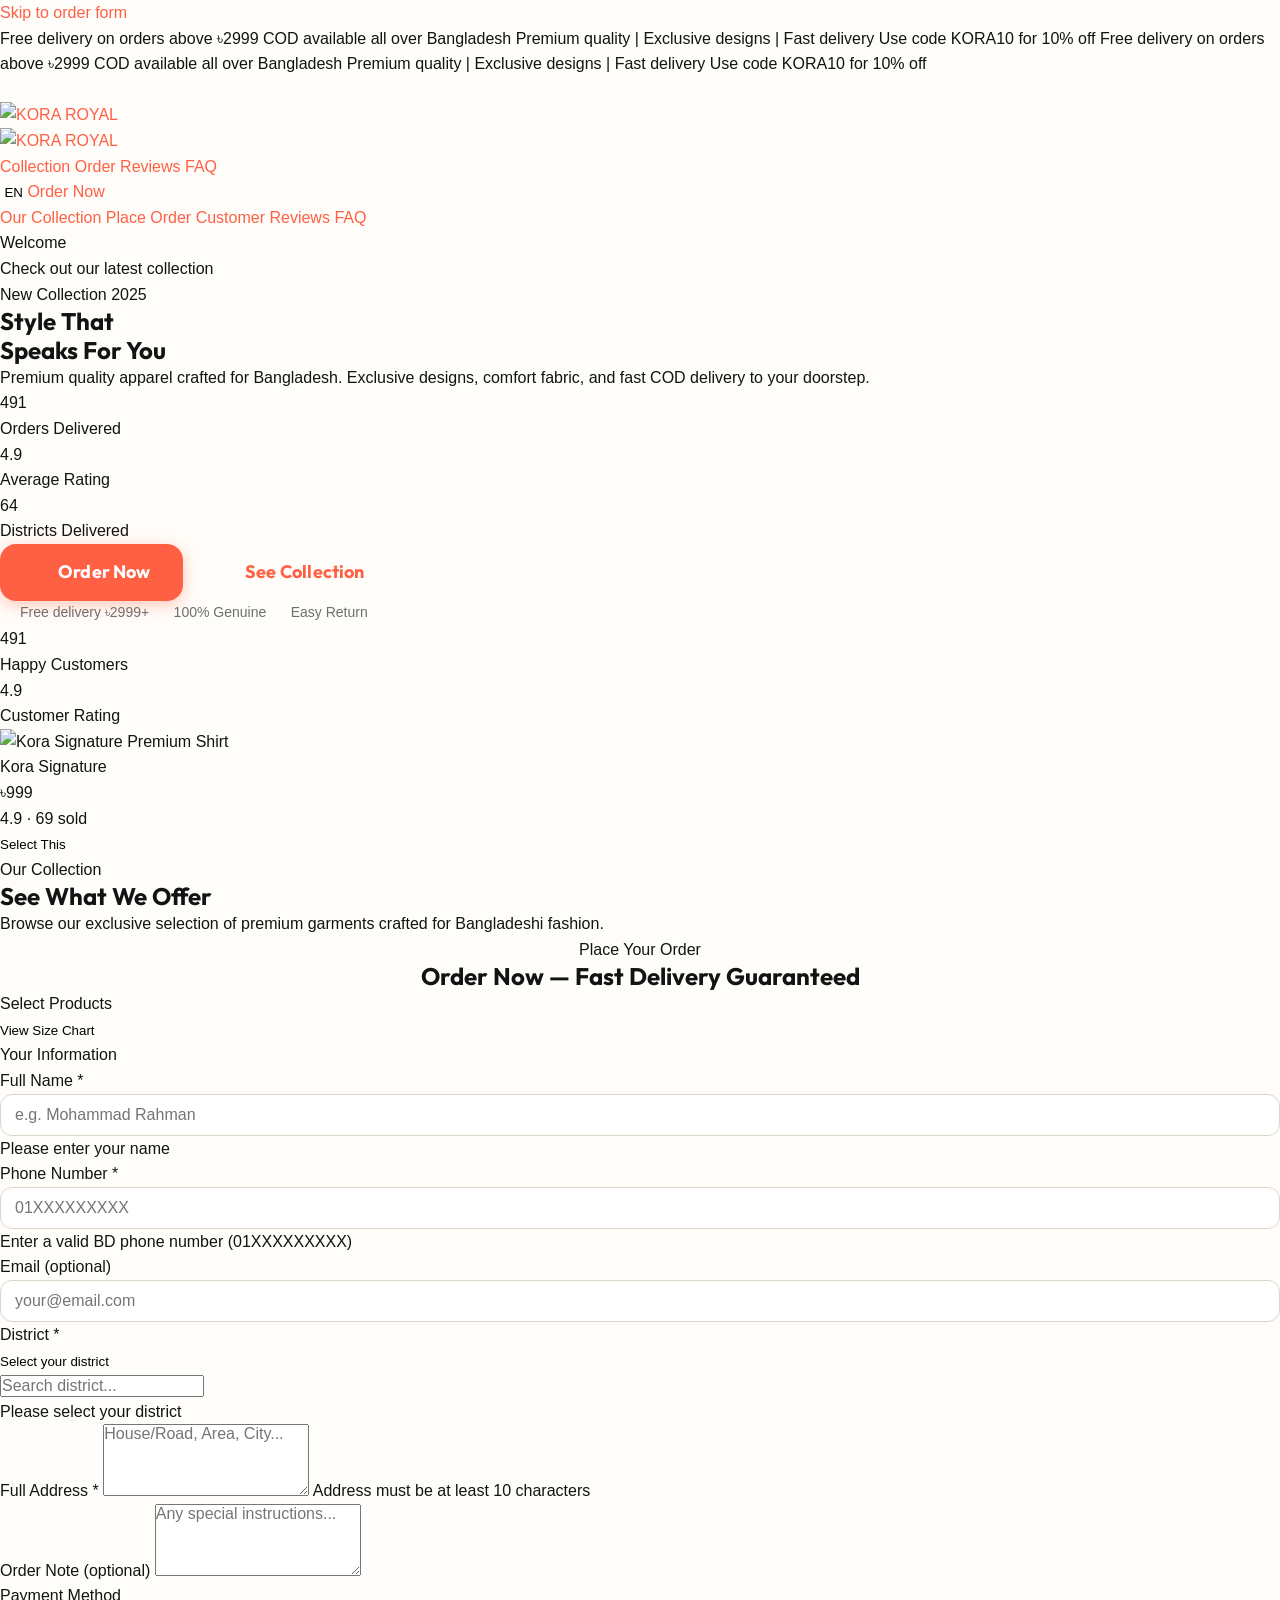
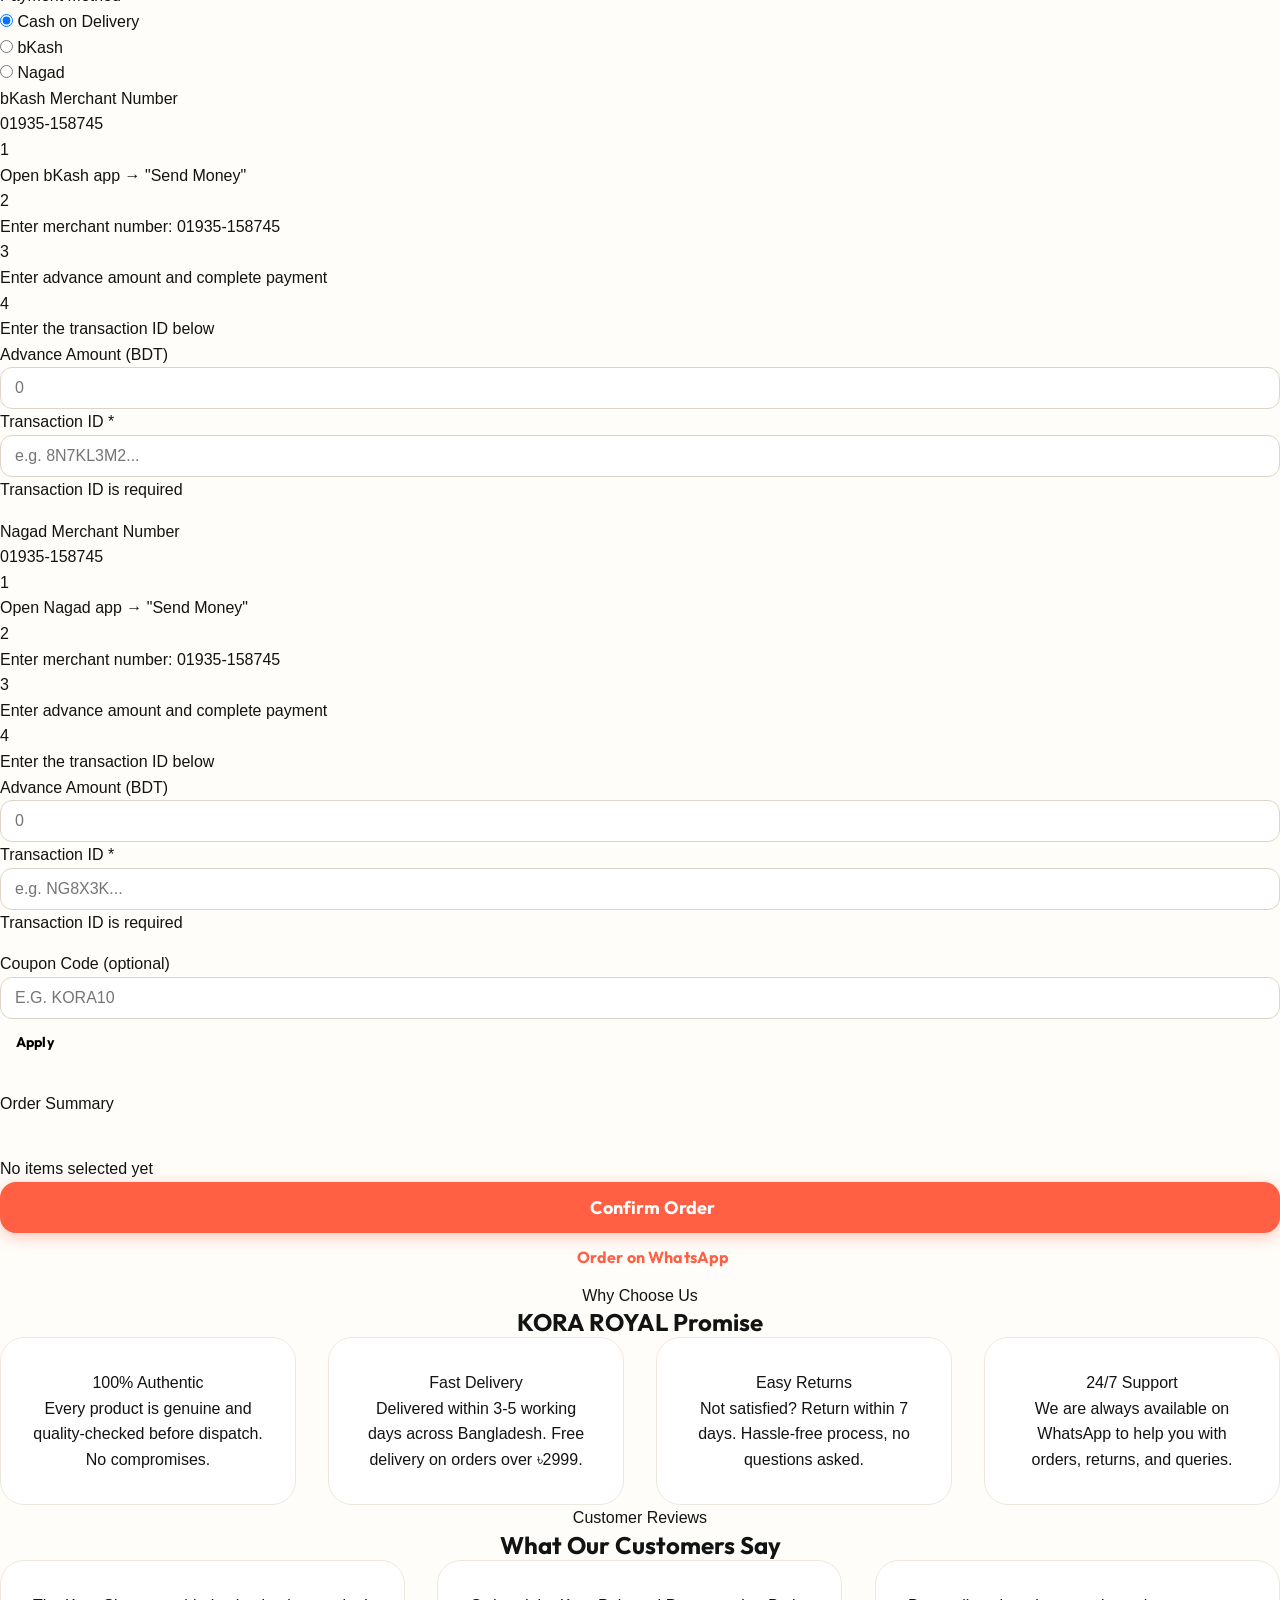
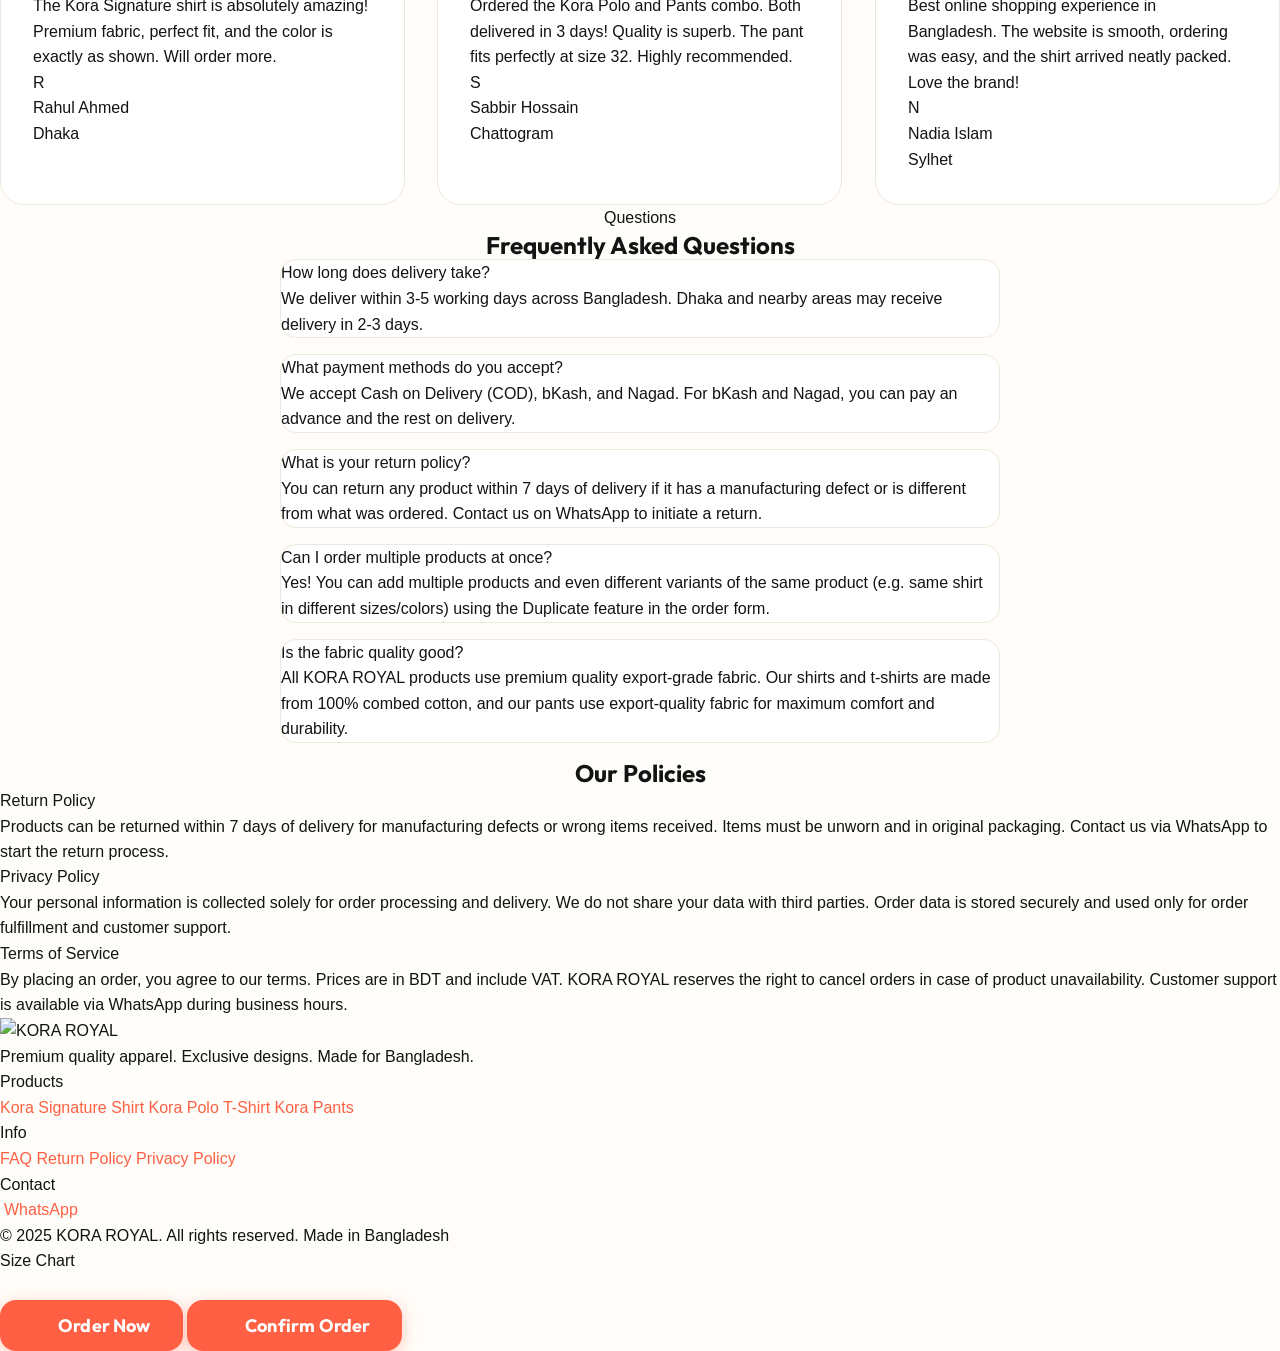
==== commit 6d170d35: "Change greeting from 'Hello' to 'Goodbye'" ====
--- a/index.html
+++ b/index.html
@@ -1,2103 +1,840 @@
 <!DOCTYPE html>
-<html lang="en" data-theme="light">
+<html lang="en" data-theme="light" data-lang="en">
 <head>
   <meta charset="UTF-8" />
   <meta name="viewport" content="width=device-width, initial-scale=1.0" />
-  <meta name="description" content="Kora Royal — Redefine Your Style. Premium fashion delivered to your door." />
-  <meta property="og:title" content="Kora Royal — Redefine Your Style" />
-  <meta property="og:description" content="Premium fashion. Fast delivery. 7-day return." />
-  <title>Kora Royal — Redefine Your Style</title>
-
-  <!-- Google Tag Manager -->
-  <script>(function(w,d,s,l,i){w[l]=w[l]||[];w[l].push({'gtm.start':
-  new Date().getTime(),event:'gtm.js'});var f=d.getElementsByTagName(s)[0],
-  j=d.createElement(s),dl=l!='dataLayer'?'&l='+l:'';j.async=true;j.src=
-  'https://www.googletagmanager.com/gtm.js?id='+i+dl;f.parentNode.insertBefore(j,f);
-  })(window,document,'script','dataLayer','GTM-NB866PRS');</script>
+  <meta name="description" content="KORA ROYAL — Premium quality apparel. Exclusive designs. Made for Bangladesh. Shop Shirts, T-Shirts and Pants with fast delivery." />
+  <title>KORA ROYAL — Premium Apparel Bangladesh</title>
 
   <!-- Google Fonts -->
   <link rel="preconnect" href="https://fonts.googleapis.com" />
   <link rel="preconnect" href="https://fonts.gstatic.com" crossorigin />
-  <link href="https://fonts.googleapis.com/css2?family=Outfit:wght@300;400;500;600;700;800;900&family=Inter:wght@300;400;500;600;700&family=Hind+Siliguri:wght@300;400;500;600;700&display=swap" rel="stylesheet" />
+  <link href="https://fonts.googleapis.com/css2?family=Outfit:wght@300;400;500;600;700;800&family=DM+Sans:ital,opsz,wght@0,9..40,300;0,9..40,400;0,9..40,500;0,9..40,600;1,9..40,400&display=swap" rel="stylesheet" />
 
   <!-- Lucide Icons -->
-  <script src="https://unpkg.com/lucide@latest/dist/umd/lucide.min.js"></script>
+  <script src="https://unpkg.com/lucide@latest/dist/umd/lucide.js"></script>
 
   <!-- Main CSS -->
   <link rel="stylesheet" href="css/style.css" />
 
-  <style>
-  /* ══════════════════════════════════════
-     BANGLA CUSTOM FONTS
-  ══════════════════════════════════════ */
-  @font-face {
-    font-family: 'Kafela';
-    src: url('https://raw.githubusercontent.com/shakhawatyt71/koraroyal/main/fonts/FL%20Kafela%20Regular(1).ttf') format('truetype');
-    font-weight: normal;
-    font-style: normal;
-    font-display: swap;
-  }
-  @font-face {
-    font-family: 'AdorNoirrit';
-    src: url('https://raw.githubusercontent.com/shakhawatyt71/koraroyal/main/fonts/Li%20Ador%20Noirrit%20Regular.ttf') format('truetype');
-    font-weight: normal;
-    font-style: normal;
-    font-display: swap;
-  }
-  @font-face {
-    font-family: 'Shadhinata';
-    src: url('https://raw.githubusercontent.com/shakhawatyt71/koraroyal/main/fonts/Li%20Shadhinata%202.0%20Unicode.ttf') format('truetype');
-    font-weight: normal;
-    font-style: normal;
-    font-display: swap;
-  }
-
-  /* Bengali font assignments */
-  [data-lang="bn"] h1,
-  [data-lang="bn"] h2,
-  [data-lang="bn"] .kr-hero__title,
-  [data-lang="bn"] .kr-section__title,
-  [data-lang="bn"] .kr-navbar__logo-name {
-    font-family: 'Shadhinata', 'Hind Siliguri', sans-serif !important;
-  }
-  [data-lang="bn"] .kr-section__eyebrow,
-  [data-lang="bn"] .kr-badge,
-  [data-lang="bn"] .kr-btn,
-  [data-lang="bn"] .kr-navbar__logo-tag,
-  [data-lang="bn"] .kr-trust-card__title,
-  [data-lang="bn"] .kr-review-card__name,
-  [data-lang="bn"] .kr-co-product__name {
-    font-family: 'Kafela', 'Hind Siliguri', sans-serif !important;
-  }
-  [data-lang="bn"] p,
-  [data-lang="bn"] span,
-  [data-lang="bn"] li,
-  [data-lang="bn"] label,
-  [data-lang="bn"] input,
-  [data-lang="bn"] textarea,
-  [data-lang="bn"] select,
-  [data-lang="bn"] .kr-trust-card__desc,
-  [data-lang="bn"] .kr-review-card__text,
-  [data-lang="bn"] .kr-faq-item__a p,
-  [data-lang="bn"] .kr-policy-block__body p,
-  [data-lang="bn"] .kr-policy-list li {
-    font-family: 'AdorNoirrit', 'Hind Siliguri', sans-serif !important;
-  }
-
-  /* ══════════════════════════════════════
-     CAROUSEL
-  ══════════════════════════════════════ */
-  .kr-carousel-section {
-    background: var(--bg-section);
-    padding: 3rem 0 2rem;
-    overflow: hidden;
-  }
-  .kr-carousel-wrap {
-    position: relative;
-    overflow: hidden;
-    cursor: grab;
-    user-select: none;
-    -webkit-user-select: none;
-  }
-  .kr-carousel-wrap:active { cursor: grabbing; }
-  .kr-carousel-track {
-    display: flex;
-    gap: 1rem;
-    width: max-content;
-    animation: carouselScroll 14s linear infinite;
-    padding: 0.5rem 0 1rem;
-  }
-  .kr-carousel-track:hover { animation-play-state: paused; }
-  @keyframes carouselScroll {
-    0%   { transform: translateX(0); }
-    100% { transform: translateX(-50%); }
-  }
-  .kr-carousel-wrap::before,
-  .kr-carousel-wrap::after {
-    content: '';
-    position: absolute;
-    top: 0; bottom: 0;
-    width: 80px;
-    z-index: 2;
-    pointer-events: none;
-  }
-  .kr-carousel-wrap::before {
-    left: 0;
-    background: linear-gradient(to right, var(--bg-section), transparent);
-  }
-  .kr-carousel-wrap::after {
-    right: 0;
-    background: linear-gradient(to left, var(--bg-section), transparent);
-  }
-
-  .kr-carousel-card {
-    width: 210px;
-    flex-shrink: 0;
-    background: var(--bg-card);
-    border-radius: 1rem;
-    overflow: hidden;
-    border: 1.5px solid var(--border-subtle);
-    transition:
-      transform 0.4s cubic-bezier(0.34,1.56,0.64,1),
-      box-shadow 0.3s ease;
-    position: relative;
-  }
-  .kr-carousel-card:hover {
-    transform: translateY(-6px) scale(1.02);
-    box-shadow: 0 20px 48px rgba(18,19,19,0.14);
-  }
-  .kr-carousel-card__img-wrap {
-    position: relative;
-    aspect-ratio: 3/4;
-    overflow: hidden;
-  }
-  .kr-carousel-card__img {
-    width: 100%;
-    height: 100%;
-    object-fit: cover;
-    transition: transform 1.4s cubic-bezier(0.25,0.46,0.45,0.94);
-    pointer-events: none;
-  }
-  .kr-carousel-card:hover .kr-carousel-card__img {
-    transform: scale(1.07);
-  }
-  .kr-carousel-card__badge {
-    position: absolute;
-    top: 10px;
-    left: 10px;
-    z-index: 1;
-  }
-  .kr-carousel-card__stats {
-    position: absolute;
-    bottom: 8px;
-    right: 8px;
-    display: flex;
-    flex-direction: column;
-    gap: 4px;
-    align-items: flex-end;
-    z-index: 1;
-  }
-  .kr-cstat {
-    display: flex;
-    align-items: center;
-    gap: 3px;
-    font-size: 0.7rem;
-    font-weight: 700;
-    background: rgba(18,19,19,0.78);
-    color: #fff;
-    padding: 3px 8px;
-    border-radius: 99px;
-    backdrop-filter: blur(8px);
-    line-height: 1;
-  }
-  .kr-carousel-card__body {
-    padding: 0.75rem;
-  }
-  .kr-carousel-card__name {
-    font-family: var(--font-heading);
-    font-weight: 700;
-    font-size: 0.875rem;
-    color: var(--text-primary);
-    margin-bottom: 0.375rem;
-    white-space: nowrap;
-    overflow: hidden;
-    text-overflow: ellipsis;
-  }
-  .kr-carousel-card__price {
-    display: flex;
-    align-items: center;
-    gap: 0.375rem;
-    margin-bottom: 0.625rem;
-    flex-wrap: wrap;
-  }
-  .kr-carousel-card__price .cur {
-    font-weight: 800;
-    color: var(--brand-coral);
-    font-size: 1rem;
-    font-family: var(--font-heading);
-  }
-  .kr-carousel-card__price .ori {
-    font-size: 0.75rem;
-    color: var(--text-muted);
-    text-decoration: line-through;
-  }
-  .kr-carousel-card__price .off {
-    font-size: 0.7rem;
-    font-weight: 700;
-    background: rgba(255,96,68,0.12);
-    color: var(--brand-coral);
-    padding: 2px 6px;
-    border-radius: 99px;
-  }
-  .kr-carousel-card__btn {
-    width: 100%;
-    padding: 8px;
-    border-radius: 0.625rem;
-    background: var(--brand-coral);
-    color: #fff;
-    font-weight: 700;
-    font-size: 0.8rem;
-    font-family: var(--font-heading);
-    border: none;
-    cursor: pointer;
-    transition:
-      background 0.15s,
-      transform 0.15s cubic-bezier(0.34,1.56,0.64,1);
-  }
-  .kr-carousel-card__btn:hover {
-    background: #e5533a;
-    transform: scale(1.04);
-  }
-  .kr-carousel-card__btn.is-selected {
-    background: #22c55e;
-  }
-
-  /* ══════════════════════════════════════
-     CHECKOUT PRODUCTS (multi-product rows)
-  ══════════════════════════════════════ */
-  .kr-checkout-products {
-    display: flex;
-    flex-direction: column;
-    gap: 0.75rem;
-  }
-  .kr-co-product {
-    display: grid;
-    grid-template-columns: 60px 1fr;
-    gap: 0.75rem;
-    background: var(--bg-hover);
-    border: 2px solid var(--border-subtle);
-    border-radius: 0.875rem;
-    padding: 0.75rem;
-    transition: border-color 0.2s ease, background 0.2s ease;
-  }
-  .kr-co-product.is-active {
-    border-color: var(--brand-coral);
-    background: rgba(255,96,68,0.04);
-  }
-  .kr-co-product__img {
-    width: 60px;
-    height: 60px;
-    border-radius: 0.5rem;
-    object-fit: cover;
-    flex-shrink: 0;
-  }
-  .kr-co-product__right {
-    display: flex;
-    flex-direction: column;
-    gap: 0.4rem;
-  }
-  .kr-co-product__top {
-    display: flex;
-    align-items: center;
-    justify-content: space-between;
-    gap: 0.5rem;
-  }
-  .kr-co-product__name {
-    font-weight: 700;
-    font-size: 0.875rem;
-    color: var(--text-primary);
-    line-height: 1.2;
-  }
-  .kr-co-product__price {
-    font-weight: 800;
-    font-size: 0.875rem;
-    color: var(--brand-coral);
-    white-space: nowrap;
-    font-family: var(--font-heading);
-  }
-  .kr-co-product__row {
-    display: flex;
-    align-items: center;
-    gap: 0.375rem;
-    flex-wrap: wrap;
-  }
-  .kr-co-size-btn {
-    min-width: 36px;
-    height: 30px;
-    border: 1.5px solid var(--border-subtle);
-    border-radius: 0.4rem;
-    background: var(--input-bg);
-    color: var(--text-secondary);
-    font-weight: 700;
-    font-size: 0.78rem;
-    cursor: pointer;
-    transition: all 0.15s cubic-bezier(0.34,1.56,0.64,1);
-    font-family: var(--font-heading);
-    padding: 0 8px;
-    line-height: 1;
-  }
-  .kr-co-size-btn:hover {
-    border-color: var(--brand-coral);
-    transform: translateY(-1px);
-  }
-  .kr-co-size-btn.is-selected {
-    border-color: var(--brand-coral);
-    background: var(--brand-coral);
-    color: #fff;
-    transform: translateY(-1px);
-  }
-  .kr-co-color-btn {
-    width: 24px;
-    height: 24px;
-    border-radius: 50%;
-    border: 2px solid transparent;
-    cursor: pointer;
-    padding: 0;
-    transition:
-      transform 0.15s cubic-bezier(0.34,1.56,0.64,1),
-      box-shadow 0.15s;
-    flex-shrink: 0;
-  }
-  .kr-co-color-btn:hover { transform: scale(1.25); }
-  .kr-co-color-btn.is-selected {
-    box-shadow: 0 0 0 2px var(--bg-card), 0 0 0 4px var(--brand-coral);
-    transform: scale(1.1);
-  }
-  .kr-co-qty {
-    display: flex;
-    align-items: center;
-    border: 1.5px solid var(--border-subtle);
-    border-radius: 0.5rem;
-    overflow: hidden;
-    margin-left: auto;
-  }
-  .kr-co-qty-btn {
-    width: 28px;
-    height: 28px;
-    display: flex;
-    align-items: center;
-    justify-content: center;
-    background: var(--bg-hover);
-    color: var(--text-secondary);
-    border: none;
-    cursor: pointer;
-    transition: background 0.15s, color 0.15s;
-    flex-shrink: 0;
-  }
-  .kr-co-qty-btn:hover {
-    background: var(--brand-coral);
-    color: #fff;
-  }
-  .kr-co-qty-num {
-    min-width: 32px;
-    text-align: center;
-    font-weight: 700;
-    font-size: 0.875rem;
-    background: var(--input-bg);
-    border-left: 1.5px solid var(--border-subtle);
-    border-right: 1.5px solid var(--border-subtle);
-    line-height: 28px;
-    color: var(--text-primary);
-    font-family: var(--font-heading);
-  }
-
-  /* ══════════════════════════════════════
-     ORDER LAYOUT v2
-  ══════════════════════════════════════ */
-  .kr-order-layout-v2 {
-    display: flex;
-    flex-direction: column;
-    gap: 1.25rem;
-    max-width: 700px;
-    margin: 0 auto;
-  }
-  .kr-summary-box {
-    background: var(--bg-card);
-    border: 1.5px solid var(--border-subtle);
-    border-radius: 1rem;
-    padding: 1.25rem;
-  }
-  .kr-summary-box__title {
-    display: flex;
-    align-items: center;
-    gap: 0.5rem;
-    font-family: var(--font-heading);
-    font-weight: 800;
-    font-size: 1rem;
-    color: var(--text-primary);
-    margin-bottom: 1rem;
-    padding-bottom: 0.625rem;
-    border-bottom: 1px solid var(--border-subtle);
-  }
-  .kr-summary-box__title svg {
-    color: var(--brand-coral);
-    flex-shrink: 0;
-  }
-  .kr-summary-row {
-    display: flex;
-    justify-content: space-between;
-    align-items: center;
-    padding: 5px 0;
-    font-size: 0.875rem;
-    border-bottom: 1px solid var(--border-subtle);
-  }
-  .kr-summary-row:last-child { border-bottom: none; }
-  .kr-summary-row span:first-child { color: var(--text-muted); }
-  .kr-summary-row span:last-child  { font-weight: 700; color: var(--text-primary); }
-  .kr-summary-row--total {
-    padding: 8px 0;
-    margin-top: 2px;
-  }
-  .kr-summary-row--total span:first-child {
-    font-size: 1rem !important;
-    font-weight: 700 !important;
-    color: var(--text-primary) !important;
-  }
-  .kr-summary-row--total span:last-child {
-    font-size: 1.25rem !important;
-    font-weight: 900 !important;
-    color: var(--brand-coral) !important;
-    font-family: var(--font-heading);
-  }
-
-  /* ══════════════════════════════════════
-     FORM COMPACT
-  ══════════════════════════════════════ */
-  .kr-form-group-sm { margin-bottom: 0.75rem; }
-  .kr-form-row {
-    display: grid;
-    grid-template-columns: 1fr 1fr;
-    gap: 0.75rem;
-  }
-
-  /* ══════════════════════════════════════
-     CONFIRM BUTTON SHAKE
-  ══════════════════════════════════════ */
-  @keyframes btnShakeAttention {
-    0%,100% { transform: translateX(0) scale(1); box-shadow: 0 4px 16px rgba(255,96,68,0.35); }
-    15%,45%  { transform: translateX(-5px) scale(1.01); }
-    30%,60%  { transform: translateX(5px) scale(1.01); }
-    75%      { transform: translateX(-3px); }
-    90%      { transform: translateX(3px); }
-  }
-  .kr-btn--confirm-shake {
-    animation: btnShakeAttention 2.2s ease-in-out infinite;
-  }
-  .kr-btn--confirm-shake:hover,
-  .kr-btn--confirm-shake:focus {
-    animation-play-state: paused;
-  }
-
-  /* ══════════════════════════════════════
-     WHATSAPP ORDER BUTTON
-  ══════════════════════════════════════ */
-  .kr-wa-order-btn {
-    display: flex;
-    align-items: center;
-    justify-content: center;
-    gap: 0.5rem;
-    width: 100%;
-    padding: 13px;
-    border-radius: 0.875rem;
-    background: #25D366;
-    color: #fff;
-    font-weight: 700;
-    font-size: 0.9rem;
-    font-family: var(--font-heading);
-    border: none;
-    cursor: pointer;
-    margin-top: 0.75rem;
-    text-decoration: none;
-    transition:
-      background 0.2s,
-      transform 0.15s cubic-bezier(0.34,1.56,0.64,1),
-      box-shadow 0.2s;
-    box-shadow: 0 4px 16px rgba(37,211,102,0.3);
-  }
-  .kr-wa-order-btn:hover {
-    background: #128C7E;
-    transform: translateY(-2px);
-    color: #fff;
-    opacity: 1;
-    box-shadow: 0 8px 24px rgba(37,211,102,0.4);
-  }
-
-  /* ══════════════════════════════════════
-     FIXED BOTTOM ORDER BUTTON
-  ══════════════════════════════════════ */
-  .kr-fixed-order-btn {
-    position: fixed;
-    bottom: 0;
-    left: 0;
-    right: 0;
-    z-index: 450;
-    padding: 0.875rem 1rem;
-    background: var(--bg-card);
-    border-top: 1px solid var(--border-subtle);
-    box-shadow: 0 -6px 24px rgba(0,0,0,0.1);
-    display: flex;
-    gap: 0.625rem;
-    align-items: center;
-    transition: transform 0.3s ease, opacity 0.3s ease;
-  }
-  .kr-fixed-order-btn .kr-btn--main {
-    flex: 1;
-    font-size: 1rem;
-    padding: 14px;
-  }
-  .kr-fixed-order-btn .kr-btn--wa-mini {
-    flex-shrink: 0;
-    width: 52px;
-    height: 52px;
-    padding: 0;
-    background: #25D366;
-    border-radius: 0.875rem;
-    display: flex;
-    align-items: center;
-    justify-content: center;
-    border: none;
-    cursor: pointer;
-    transition: background 0.2s;
-  }
-  .kr-fixed-order-btn .kr-btn--wa-mini:hover { background: #128C7E; }
-
-  /* Hide old sticky CTA */
-  .kr-sticky-cta { display: none !important; }
-
-  /* ══════════════════════════════════════
-     SIZE CHART OVERLAY
-  ══════════════════════════════════════ */
-  .kr-overlay {
-    position: fixed;
-    inset: 0;
-    z-index: 9000;
-    background: rgba(0,0,0,0.6);
-    backdrop-filter: blur(6px);
-    display: flex;
-    align-items: center;
-    justify-content: center;
-    opacity: 0;
-    pointer-events: none;
-    transition: opacity 0.3s ease;
-    padding: 1rem;
-  }
-  .kr-overlay.is-active {
-    opacity: 1;
-    pointer-events: auto;
-  }
-  .kr-overlay__box {
-    background: var(--bg-card);
-    border-radius: 1.25rem;
-    padding: 1.5rem;
-    max-width: 460px;
-    width: 100%;
-    max-height: 88vh;
-    overflow-y: auto;
-    box-shadow: 0 24px 64px rgba(0,0,0,0.4);
-    transform: scale(0.88) translateY(20px);
-    transition: transform 0.35s cubic-bezier(0.34,1.56,0.64,1);
-    border: 1px solid var(--border-subtle);
-  }
-  .kr-overlay.is-active .kr-overlay__box {
-    transform: scale(1) translateY(0);
-  }
-  .kr-overlay__header {
-    display: flex;
-    justify-content: space-between;
-    align-items: center;
-    margin-bottom: 1rem;
-    padding-bottom: 0.75rem;
-    border-bottom: 1px solid var(--border-subtle);
-  }
-  .kr-overlay__title {
-    font-family: var(--font-heading);
-    font-weight: 800;
-    font-size: 1.1rem;
-    color: var(--text-primary);
-    margin: 0;
-  }
-  .kr-overlay__close {
-    width: 36px;
-    height: 36px;
-    border-radius: 0.5rem;
-    background: var(--bg-hover);
-    border: none;
-    cursor: pointer;
-    display: flex;
-    align-items: center;
-    justify-content: center;
-    color: var(--text-secondary);
-    transition: background 0.15s, color 0.15s;
-    flex-shrink: 0;
-  }
-  .kr-overlay__close:hover {
-    background: var(--brand-coral);
-    color: #fff;
-  }
-
-  /* Size table */
-  .kr-size-table {
-    width: 100%;
-    border-collapse: collapse;
-    margin-bottom: 0.5rem;
-  }
-  .kr-size-table th {
-    background: var(--bg-section);
-    font-weight: 700;
-    font-size: 0.75rem;
-    text-transform: uppercase;
-    letter-spacing: 0.05em;
-    color: var(--text-muted);
-    padding: 0.625rem 0.75rem;
-    text-align: center;
-    border-bottom: 1px solid var(--border-subtle);
-  }
-  .kr-size-table td {
-    padding: 0.625rem 0.75rem;
-    text-align: center;
-    border-bottom: 1px solid var(--border-subtle);
-    font-size: 0.875rem;
-    color: var(--text-secondary);
-  }
-  .kr-size-table tr:last-child td { border-bottom: none; }
-  .kr-size-table tr:hover td { background: var(--bg-hover); }
-  .kr-size-table td:first-child {
-    font-weight: 800;
-    color: var(--text-primary);
-    font-family: var(--font-heading);
-  }
-
-  /* ══════════════════════════════════════
-     POLICIES SECTION
-  ══════════════════════════════════════ */
-  .kr-policies {
-    display: flex;
-    flex-direction: column;
-    gap: 1rem;
-    max-width: 720px;
-    margin: 2.5rem auto 0;
-  }
-  .kr-policy-block {
-    background: var(--bg-card);
-    border: 1px solid var(--border-subtle);
-    border-radius: 1rem;
-    overflow: hidden;
-    transition: box-shadow 0.3s ease;
-  }
-  .kr-policy-block:hover {
-    box-shadow: 0 8px 32px rgba(18,19,19,0.08);
-  }
-  .kr-policy-block__header {
-    display: flex;
-    align-items: center;
-    gap: 0.75rem;
-    padding: 1rem 1.25rem;
-    background: var(--bg-hover);
-    border-bottom: 1px solid var(--border-subtle);
-  }
-  .kr-policy-block__header h3 {
-    font-family: var(--font-heading);
-    font-weight: 700;
-    font-size: 1rem;
-    color: var(--text-primary);
-    margin: 0;
-  }
-  .kr-policy-block__header svg {
-    flex-shrink: 0;
-  }
-  .kr-policy-block__body {
-    padding: 1rem 1.25rem;
-  }
-  .kr-policy-block__body > p {
-    font-size: 0.875rem;
-    color: var(--text-secondary);
-    line-height: 1.65;
-    margin-bottom: 0.75rem;
-  }
-  .kr-policy-list {
-    padding-left: 1.25rem;
-    display: flex;
-    flex-direction: column;
-    gap: 0.375rem;
-    list-style: disc;
-  }
-  .kr-policy-list li {
-    font-size: 0.82rem;
-    color: var(--text-muted);
-    line-height: 1.6;
-  }
-
-  /* ══════════════════════════════════════
-     RESPONSIVE
-  ══════════════════════════════════════ */
-  @media (max-width: 640px) {
-    .kr-carousel-card { width: 170px; }
-    .kr-form-row { grid-template-columns: 1fr; }
-    .kr-order-layout-v2 { gap: 1rem; }
-    .kr-summary-box { padding: 1rem; }
-    .kr-policies { margin-top: 2rem; }
-  }
-  </style>
+  <!-- GTM Head Script -->
+  <script>
+    (function(w,d,s,l,i){w[l]=w[l]||[];w[l].push({'gtm.start':
+    new Date().getTime(),event:'gtm.js'});var f=d.getElementsByTagName(s)[0],
+    j=d.createElement(s),dl=l!='dataLayer'?'&l='+l:'';j.async=true;j.src=
+    'https://www.googletagmanager.com/gtm.js?id='+i+dl;f.parentNode.insertBefore(j,f);
+    })(window,document,'script','dataLayer','GTM-MMBJVW59');
+  </script>
 </head>
-
-<body style="padding-bottom: 80px">
-<!-- Google Tag Manager (noscript) -->
-<noscript><iframe src="https://www.googletagmanager.com/ns.html?id=GTM-NB866PRS"
-height="0" width="0" style="display:none;visibility:hidden"></iframe></noscript>
-
-<!-- ══════════════════════════════════════
-     iOS DYNAMIC ISLAND
-══════════════════════════════════════ -->
-<div id="kr-island" class="kr-island" role="status" aria-live="polite">
-  <div class="kr-island__bubble">
-    <div class="kr-island__icon" id="islandIcon">
-      <svg xmlns="http://www.w3.org/2000/svg" width="22" height="22" viewBox="0 0 24 24"
-           fill="none" stroke="#FF6044" stroke-width="2.5">
-        <circle cx="12" cy="12" r="10"/>
-        <polyline points="12 6 12 12 16 14"/>
-      </svg>
+<body>
+
+  <!-- GTM noscript (body top) -->
+  <noscript>
+    <iframe src="https://www.googletagmanager.com/ns.html?id=GTM-MMBJVW59"
+      height="0" width="0" style="display:none;visibility:hidden"></iframe>
+  </noscript>
+
+  <!-- Skip link -->
+  <a href="#kr-order-form" class="kr-skip-link">Skip to order form</a>
+
+  <!-- ===== ANNOUNCEMENT BAR ===== -->
+  <div id="kr-announcement" role="marquee" aria-label="Announcements">
+    <div class="kr-announce-track" id="krAnnounceTrack">
+      <span data-en="Free delivery on orders above ৳2999" data-bn="৳২৯৯৯-এর উপরে অর্ডারে ফ্রি ডেলিভারি">Free delivery on orders above ৳2999</span>
+      <span data-en="COD available all over Bangladesh" data-bn="সারা বাংলাদেশে ক্যাশ অন ডেলিভারি পাওয়া যাচ্ছে">COD available all over Bangladesh</span>
+      <span data-en="Premium quality | Exclusive designs | Fast delivery" data-bn="প্রিমিয়াম কোয়ালিটি | এক্সক্লুসিভ ডিজাইন | দ্রুত ডেলিভারি">Premium quality | Exclusive designs | Fast delivery</span>
+      <span data-en="Use code KORA10 for 10% off" data-bn="১০% ছাড়ের জন্য KORA10 কোড ব্যবহার করুন">Use code KORA10 for 10% off</span>
+      <!-- Duplicate for seamless loop -->
+      <span data-en="Free delivery on orders above ৳2999" data-bn="৳২৯৯৯-এর উপরে অর্ডারে ফ্রি ডেলিভারি">Free delivery on orders above ৳2999</span>
+      <span data-en="COD available all over Bangladesh" data-bn="সারা বাংলাদেশে ক্যাশ অন ডেলিভারি পাওয়া যাচ্ছে">COD available all over Bangladesh</span>
+      <span data-en="Premium quality | Exclusive designs | Fast delivery" data-bn="প্রিমিয়াম কোয়ালিটি | এক্সক্লুসিভ ডিজাইন | দ্রুত ডেলিভারি">Premium quality | Exclusive designs | Fast delivery</span>
+      <span data-en="Use code KORA10 for 10% off" data-bn="১০% ছাড়ের জন্য KORA10 কোড ব্যবহার করুন">Use code KORA10 for 10% off</span>
     </div>
-    <div class="kr-island__content">
-      <p class="kr-island__title" id="islandTitle">Limited Offer</p>
-      <p class="kr-island__body"  id="islandBody">Only 2 days left!</p>
+    <button class="kr-announce-close" id="krAnnounceClose" aria-label="Close announcement">
+      <i data-lucide="x" style="width:14px;height:14px;"></i>
+    </button>
+  </div>
+
+  <!-- ===== NAVBAR ===== -->
+  <nav id="kr-navbar" role="navigation" aria-label="Main navigation">
+    <div class="kr-nav-inner">
+
+      <!-- Logo -->
+      <a href="/" class="kr-nav-logo" aria-label="KORA ROYAL Home">
+        <img src="" alt="KORA ROYAL" class="kr-logo-light" id="krLogoLight" />
+        <img src="" alt="KORA ROYAL" class="kr-logo-dark" id="krLogoDark" />
+      </a>
+
+      <!-- Desktop nav links -->
+      <div class="kr-nav-links">
+        <a href="#kr-gallery" data-en="Collection" data-bn="কালেকশন">Collection</a>
+        <a href="#kr-order-form" data-en="Order" data-bn="অর্ডার">Order</a>
+        <a href="#kr-reviews" data-en="Reviews" data-bn="রিভিউ">Reviews</a>
+        <a href="#kr-faq" data-en="FAQ" data-bn="প্রশ্নোত্তর">FAQ</a>
+      </div>
+
+      <!-- Actions -->
+      <div class="kr-nav-actions">
+        <!-- Theme toggle -->
+        <button class="kr-btn-icon" id="krThemeToggle" aria-label="Toggle theme">
+          <i data-lucide="sun" class="icon-light" style="width:18px;height:18px;"></i>
+          <i data-lucide="moon" class="icon-dark" style="width:18px;height:18px;display:none;"></i>
+        </button>
+
+        <!-- Language toggle -->
+        <button class="kr-lang-toggle" id="krLangToggle" aria-label="Toggle language">EN</button>
+
+        <!-- Order CTA (desktop) -->
+        <a href="#kr-order-form" class="kr-btn-nav-order" data-en="Order Now" data-bn="অর্ডার করুন">Order Now</a>
+
+        <!-- Hamburger (mobile) -->
+        <button class="kr-hamburger" id="krHamburger" aria-label="Menu" aria-expanded="false">
+          <span></span><span></span><span></span>
+        </button>
+      </div>
+    </div>
+  </nav>
+
+  <!-- Mobile menu -->
+  <div id="kr-mobile-menu" role="menu">
+    <a href="#kr-gallery" data-en="Our Collection" data-bn="আমাদের কালেকশন">Our Collection</a>
+    <a href="#kr-order-form" data-en="Place Order" data-bn="অর্ডার দিন">Place Order</a>
+    <a href="#kr-reviews" data-en="Customer Reviews" data-bn="কাস্টমার রিভিউ">Customer Reviews</a>
+    <a href="#kr-faq" data-en="FAQ" data-bn="প্রশ্নোত্তর">FAQ</a>
+  </div>
+
+  <!-- ===== DYNAMIC ISLAND ===== -->
+  <div id="kr-island" role="alert" aria-live="polite">
+    <div class="kr-island-icon kr-island-icon--info" id="krIslandIcon">
+      <i data-lucide="bell" style="width:16px;height:16px;"></i>
+    </div>
+    <div class="kr-island-content">
+      <div class="kr-island-title" id="krIslandTitle">Welcome</div>
+      <div class="kr-island-body" id="krIslandBody">Check out our latest collection</div>
     </div>
   </div>
-</div>
-
-<!-- ══════════════════════════════════════
-     ANNOUNCEMENT BAR
-══════════════════════════════════════ -->
-<div class="kr-announcement" id="kr-announcement" role="banner">
-  <div class="kr-announcement__track">
-    <span class="kr-announcement__item"
-      data-en="Free Delivery on orders ৳2999+ &nbsp;|&nbsp; 7-Day Easy Return &nbsp;|&nbsp; Cash on Delivery Available &nbsp;|&nbsp; Pathao Courier"
-      data-bn="৳২৯৯৯+ অর্ডারে ফ্রি ডেলিভারি &nbsp;|&nbsp; ৭ দিনের সহজ রিটার্ন &nbsp;|&nbsp; ক্যাশ অন ডেলিভারি &nbsp;|&nbsp; পাঠাও কুরিয়ার">
-      Free Delivery on orders ৳2999+ &nbsp;|&nbsp; 7-Day Easy Return &nbsp;|&nbsp; Cash on Delivery Available &nbsp;|&nbsp; Pathao Courier
-    </span>
-    <span class="kr-announcement__item" aria-hidden="true"
-      data-en="Free Delivery on orders ৳2999+ &nbsp;|&nbsp; 7-Day Easy Return &nbsp;|&nbsp; Cash on Delivery Available &nbsp;|&nbsp; Pathao Courier"
-      data-bn="৳২৯৯৯+ অর্ডারে ফ্রি ডেলিভারি &nbsp;|&nbsp; ৭ দিনের সহজ রিটার্ন &nbsp;|&nbsp; ক্যাশ অন ডেলিভারি &nbsp;|&nbsp; পাঠাও কুরিয়ার">
-      Free Delivery on orders ৳2999+ &nbsp;|&nbsp; 7-Day Easy Return &nbsp;|&nbsp; Cash on Delivery Available &nbsp;|&nbsp; Pathao Courier
-    </span>
-  </div>
-  <button class="kr-announcement__close" id="announcementClose" aria-label="Close announcement">
-    <svg xmlns="http://www.w3.org/2000/svg" width="14" height="14" viewBox="0 0 24 24"
-         fill="none" stroke="currentColor" stroke-width="2.5">
-      <line x1="18" y1="6" x2="6" y2="18"/>
-      <line x1="6" y1="6" x2="18" y2="18"/>
-    </svg>
-  </button>
-</div>
-
-<!-- ══════════════════════════════════════
-     NAVBAR
-══════════════════════════════════════ -->
-<nav class="kr-navbar" id="kr-navbar" role="navigation" aria-label="Main navigation">
-  <div class="kr-navbar__inner">
-
-    <!-- Logo -->
-    <a href="index.html" class="kr-navbar__logo" aria-label="Kora Royal Home">
-      <div class="kr-navbar__logo-mark" style="background:none;overflow:visible;padding:0">
-  <img src="https://raw.githubusercontent.com/shakhawatyt71/koraroyal/main/images/image2vector%20(1).svg"
-       alt="Kora Royal Logo"
-       width="40" height="40"
-       style="width:40px;height:40px;object-fit:contain;border-radius:8px" />
-</div>
-      <div class="kr-navbar__logo-text">
-        <span class="kr-navbar__logo-name">Kora Royal</span>
-        <span class="kr-navbar__logo-tag"
-          data-en="Redefine Your Style"
-          data-bn="স্টাইলকে নতুনভাবে সংজ্ঞায়িত করুন">Redefine Your Style</span>
-      </div>
-    </a>
-
-    <!-- Controls -->
-    <div class="kr-navbar__controls">
-      <a href="tel:+8801935158745" class="kr-navbar__control kr-navbar__phone" aria-label="Call us">
-        <svg xmlns="http://www.w3.org/2000/svg" width="16" height="16" viewBox="0 0 24 24"
-             fill="none" stroke="currentColor" stroke-width="2">
-          <path d="M22 16.92v3a2 2 0 0 1-2.18 2 19.79 19.79 0 0 1-8.63-3.07A19.5 19.5 0 0 1 4.69 12 19.79 19.79 0 0 1 1.62 3.44 2 2 0 0 1 3.59 1.27h3a2 2 0 0 1 2 1.72 12.84 12.84 0 0 0 .7 2.81 2 2 0 0 1-.45 2.11L7.91 8a16 16 0 0 0 6 6l.92-.92a2 2 0 0 1 2.11-.45 12.84 12.84 0 0 0 2.81.7A2 2 0 0 1 21.73 15"/>
-        </svg>
-        <span class="kr-navbar__phone-num">+880 1935-158745</span>
-      </a>
-
-      <button class="kr-navbar__control kr-navbar__lang" id="langToggle" aria-label="Toggle language">
-        <span id="langLabel">বাং</span>
-      </button>
-
-      <button class="kr-navbar__control kr-navbar__theme" id="themeToggle" aria-label="Toggle theme">
-        <svg id="themeIconSun" xmlns="http://www.w3.org/2000/svg" width="18" height="18"
-             viewBox="0 0 24 24" fill="none" stroke="currentColor" stroke-width="2">
-          <circle cx="12" cy="12" r="5"/>
-          <line x1="12" y1="1" x2="12" y2="3"/><line x1="12" y1="21" x2="12" y2="23"/>
-          <line x1="4.22" y1="4.22" x2="5.64" y2="5.64"/><line x1="18.36" y1="18.36" x2="19.78" y2="19.78"/>
-          <line x1="1" y1="12" x2="3" y2="12"/><line x1="21" y1="12" x2="23" y2="12"/>
-          <line x1="4.22" y1="19.78" x2="5.64" y2="18.36"/><line x1="18.36" y1="5.64" x2="19.78" y2="4.22"/>
-        </svg>
-        <svg id="themeIconMoon" xmlns="http://www.w3.org/2000/svg" width="18" height="18"
-             viewBox="0 0 24 24" fill="none" stroke="currentColor" stroke-width="2"
-             style="display:none">
-          <path d="M21 12.79A9 9 0 1 1 11.21 3 7 7 0 0 0 21 12.79z"/>
-        </svg>
-      </button>
-
-      <a href="https://wa.me/8801935158745?text=Hello%20Kora%20Royal!%20I%20need%20help%20with%20my%20order."
-         target="_blank" rel="noopener" class="kr-navbar__control kr-navbar__wa" aria-label="WhatsApp">
-        <svg width="18" height="18" viewBox="0 0 24 24" fill="currentColor">
-          <path d="M17.472 14.382c-.297-.149-1.758-.867-2.03-.967-.273-.099-.471-.148-.67.15-.197.297-.767.966-.94 1.164-.173.199-.347.223-.644.075-.297-.15-1.255-.463-2.39-1.475-.883-.788-1.48-1.761-1.653-2.059-.173-.297-.018-.458.13-.606.134-.133.298-.347.446-.52.149-.174.198-.298.298-.497.099-.198.05-.371-.025-.52-.075-.149-.669-1.612-.916-2.207-.242-.579-.487-.5-.669-.51-.173-.008-.371-.01-.57-.01-.198 0-.52.074-.792.372-.272.297-1.04 1.016-1.04 2.479 0 1.462 1.065 2.875 1.213 3.074.149.198 2.096 3.2 5.077 4.487.709.306 1.262.489 1.694.625.712.227 1.36.195 1.871.118.571-.085 1.758-.719 2.006-1.413.248-.694.248-1.289.173-1.413-.074-.124-.272-.198-.57-.347m-5.421 7.403h-.004a9.87 9.87 0 0 1-5.031-1.378l-.361-.214-3.741.982.998-3.648-.235-.374a9.86 9.86 0 0 1-1.51-5.26c.001-5.45 4.436-9.884 9.888-9.884 2.64 0 5.122 1.03 6.988 2.898a9.825 9.825 0 0 1 2.893 6.994c-.003 5.45-4.437 9.884-9.885 9.884m8.413-18.297A11.815 11.815 0 0 0 12.05 0C5.495 0 .16 5.335.157 11.892c0 2.096.547 4.142 1.588 5.945L.057 24l6.305-1.654a11.882 11.882 0 0 0 5.683 1.448h.005c6.554 0 11.89-5.335 11.893-11.893a11.821 11.821 0 0 0-3.48-8.413z"/>
-        </svg>
-      </a>
-
-      <button class="kr-navbar__control kr-navbar__hamburger" id="navHamburger"
-              aria-label="Open menu" aria-expanded="false">
-        <svg id="hamburgerOpen" xmlns="http://www.w3.org/2000/svg" width="20" height="20"
-             viewBox="0 0 24 24" fill="none" stroke="currentColor" stroke-width="2">
-          <line x1="3" y1="12" x2="21" y2="12"/><line x1="3" y1="6" x2="21" y2="6"/>
-          <line x1="3" y1="18" x2="21" y2="18"/>
-        </svg>
-        <svg id="hamburgerClose" xmlns="http://www.w3.org/2000/svg" width="20" height="20"
-             viewBox="0 0 24 24" fill="none" stroke="currentColor" stroke-width="2"
-             style="display:none">
-          <line x1="18" y1="6" x2="6" y2="18"/><line x1="6" y1="6" x2="18" y2="18"/>
-        </svg>
-      </button>
+
+  <!-- ===== MAIN ===== -->
+  <main id="main-content">
+
+    <!-- ===== HERO ===== -->
+    <section id="kr-hero" aria-label="Hero">
+      <div class="kr-hero-orbs">
+        <div class="kr-orb kr-orb--1"></div>
+        <div class="kr-orb kr-orb--2"></div>
+        <div class="kr-orb kr-orb--3"></div>
+      </div>
+
+      <div class="container" style="display:contents;">
+        <div class="kr-hero-content container" style="padding-top:0;padding-bottom:0;">
+
+          <!-- Badge -->
+          <div class="kr-hero-badge">
+            <i data-lucide="sparkles" style="width:14px;height:14px;"></i>
+            <span data-en="New Collection 2025" data-bn="নতুন কালেকশন ২০২৫">New Collection 2025</span>
+          </div>
+
+          <!-- Title -->
+          <h1 class="kr-hero-title">
+            <span data-en="Style That" data-bn="স্টাইল যা">Style That</span><br/>
+            <span class="text-coral" data-en="Speaks For You" data-bn="আপনার কথা বলে">Speaks For You</span>
+          </h1>
+
+          <!-- Description -->
+          <p class="kr-hero-desc" data-en="Premium quality apparel crafted for Bangladesh. Exclusive designs, comfort fabric, and fast COD delivery to your doorstep." data-bn="বাংলাদেশের জন্য তৈরি প্রিমিয়াম মানের পোশাক। এক্সক্লুসিভ ডিজাইন, আরামদায়ক কাপড় এবং দ্রুত ডেলিভারি।">
+            Premium quality apparel crafted for Bangladesh. Exclusive designs, comfort fabric, and fast COD delivery to your doorstep.
+          </p>
+
+          <!-- Stats -->
+          <div class="kr-hero-stats">
+            <div class="kr-stat-item">
+              <div class="kr-stat-num" data-count="491">0</div>
+              <div class="kr-stat-label" data-en="Orders Delivered" data-bn="অর্ডার ডেলিভারি">Orders Delivered</div>
+            </div>
+            <div class="kr-stat-item">
+              <div class="kr-stat-num">4.9</div>
+              <div class="kr-stat-label" data-en="Average Rating" data-bn="গড় রেটিং">Average Rating</div>
+            </div>
+            <div class="kr-stat-item">
+              <div class="kr-stat-num" data-count="64">0</div>
+              <div class="kr-stat-label" data-en="Districts Delivered" data-bn="জেলায় ডেলিভারি">Districts Delivered</div>
+            </div>
+          </div>
+
+          <!-- CTA -->
+          <div class="kr-hero-cta">
+            <a href="#kr-order-form" class="kr-btn kr-btn--primary kr-btn--lg">
+              <i data-lucide="shopping-bag" style="width:18px;height:18px;"></i>
+              <span data-en="Order Now" data-bn="এখনই অর্ডার করুন">Order Now</span>
+            </a>
+            <a href="#kr-gallery" class="kr-btn kr-btn--outline kr-btn--lg">
+              <i data-lucide="grid-2x2" style="width:18px;height:18px;"></i>
+              <span data-en="See Collection" data-bn="কালেকশন দেখুন">See Collection</span>
+            </a>
+          </div>
+
+          <!-- Trust chips -->
+          <div class="kr-trust-chips">
+            <div class="kr-trust-chip">
+              <i data-lucide="truck" style="width:14px;height:14px;color:var(--brand-coral);"></i>
+              <span data-en="Free delivery ৳2999+" data-bn="ফ্রি ডেলিভারি ৳২৯৯৯+">Free delivery ৳2999+</span>
+            </div>
+            <div class="kr-trust-chip">
+              <i data-lucide="shield-check" style="width:14px;height:14px;color:var(--brand-coral);"></i>
+              <span data-en="100% Genuine" data-bn="১০০% আসল">100% Genuine</span>
+            </div>
+            <div class="kr-trust-chip">
+              <i data-lucide="rotate-ccw" style="width:14px;height:14px;color:var(--brand-coral);"></i>
+              <span data-en="Easy Return" data-bn="সহজ রিটার্ন">Easy Return</span>
+            </div>
+          </div>
+        </div>
+
+        <!-- Hero Visual -->
+        <div class="kr-hero-visual container" style="padding-top:0;padding-bottom:0;position:relative;">
+
+          <!-- Floating cards -->
+          <div class="kr-floating-card kr-floating-card--sold">
+            <div class="kr-floating-card-value" data-count="491">491+</div>
+            <div class="kr-floating-card-label" data-en="Happy Customers" data-bn="সন্তুষ্ট গ্রাহক">Happy Customers</div>
+          </div>
+          <div class="kr-floating-card kr-floating-card--rating">
+            <div class="kr-floating-card-value">4.9</div>
+            <div class="kr-floating-card-label" data-en="Customer Rating" data-bn="গ্রাহক রেটিং">Customer Rating</div>
+          </div>
+
+          <!-- Main image -->
+          <div class="kr-hero-main-img-wrap" id="krHeroMainImg" data-pid="1">
+            <img id="krHeroMainImgEl" src="" alt="Kora Signature Premium Shirt" loading="eager" />
+
+            <!-- Product detail popup -->
+            <div class="kr-hero-product-popup" id="krHeroPopup">
+              <div class="kr-hero-product-popup-name" id="krHeroPopupName">Kora Signature</div>
+              <div class="kr-hero-product-popup-price" id="krHeroPopupPrice">৳999</div>
+              <div class="kr-hero-product-popup-rating" id="krHeroPopupRating">
+                <i data-lucide="star" style="width:12px;height:12px;display:inline;"></i>
+                4.9 · 69 sold
+              </div>
+            </div>
+
+            <!-- Select this button -->
+            <button class="kr-hero-select-btn" id="krHeroSelectBtn" data-pid="1">
+              <span data-en="Select This" data-bn="এটা নিন">Select This</span>
+            </button>
+          </div>
+
+          <!-- Thumbnails -->
+          <div class="kr-hero-thumbs" id="krHeroThumbs" role="tablist">
+            <!-- Built by JS -->
+          </div>
+        </div>
+      </div>
+    </section>
+
+    <!-- ===== GALLERY CAROUSEL ===== -->
+    <section id="kr-gallery" class="section section--alt" aria-label="Our collection">
+      <div class="container">
+        <div class="kr-gallery-header">
+          <div class="kr-section-label" data-en="Our Collection" data-bn="আমাদের কালেকশন">Our Collection</div>
+          <h2 class="kr-section-title anim-fade-up" data-en="See What We Offer" data-bn="কী পাচ্ছেন দেখুন">See What We <span>Offer</span></h2>
+          <p class="kr-section-subtitle anim-fade-up" data-en="Browse our exclusive selection of premium garments crafted for Bangladeshi fashion." data-bn="বাংলাদেশি ফ্যাশনের জন্য তৈরি আমাদের প্রিমিয়াম পোশাকের কালেকশন দেখুন।">Browse our exclusive selection of premium garments crafted for Bangladeshi fashion.</p>
+        </div>
+      </div>
+
+      <div class="kr-carousel-viewport" id="krCarouselViewport">
+        <div class="kr-carousel-track" id="krCarouselTrack">
+          <!-- Built by JS (x2 for infinite loop) -->
+        </div>
+      </div>
+    </section>
+
+    <!-- ===== ORDER FORM ===== -->
+    <section id="kr-order-form" class="section" aria-label="Place your order">
+      <div class="container">
+        <div style="text-align:center; margin-bottom:var(--space-10);">
+          <div class="kr-section-label" data-en="Place Your Order" data-bn="অর্ডার দিন">Place Your Order</div>
+          <h2 class="kr-section-title anim-fade-up" data-en="Order Now — Fast Delivery Guaranteed" data-bn="এখনই অর্ডার করুন — দ্রুত ডেলিভারি নিশ্চিত">Order Now — <span>Fast Delivery</span> Guaranteed</h2>
+        </div>
+
+        <div class="kr-form-layout">
+
+          <!-- LEFT — Form -->
+          <div>
+
+            <!-- ---- PRODUCT SELECTION ---- -->
+            <div class="kr-form-card" style="margin-bottom:var(--space-5);">
+              <div class="kr-form-section-title">
+                <i data-lucide="package" style="width:18px;height:18px;color:var(--brand-coral);"></i>
+                <span data-en="Select Products" data-bn="পণ্য বেছে নিন">Select Products</span>
+              </div>
+
+              <!-- Size chart trigger (global) -->
+              <div style="margin-bottom:var(--space-4);">
+                <button class="kr-sizechart-btn" id="krGlobalSizeChartBtn" onclick="window._krOpenSizeChart && window._krOpenSizeChart(1)">
+                  <i data-lucide="ruler" style="width:13px;height:13px;"></i>
+                  <span data-en="View Size Chart" data-bn="সাইজ চার্ট দেখুন">View Size Chart</span>
+                </button>
+              </div>
+
+              <div class="kr-co-list" id="krCoList">
+                <!-- Built by JS: buildCheckoutProducts() -->
+              </div>
+            </div>
+
+            <!-- ---- CUSTOMER INFO ---- -->
+            <div class="kr-form-card" style="margin-bottom:var(--space-5);">
+              <div class="kr-form-section-title">
+                <i data-lucide="user" style="width:18px;height:18px;color:var(--brand-coral);"></i>
+                <span data-en="Your Information" data-bn="আপনার তথ্য">Your Information</span>
+              </div>
+
+              <!-- Name -->
+              <div class="kr-field" id="fieldName">
+                <label class="kr-label" for="krName">
+                  <span data-en="Full Name" data-bn="পুরো নাম">Full Name</span>
+                  <span class="kr-required">*</span>
+                </label>
+                <input type="text" id="krName" class="kr-input" placeholder="e.g. Mohammad Rahman" autocomplete="name" />
+                <span class="kr-field-error" data-en="Please enter your name" data-bn="আপনার নাম লিখুন">Please enter your name</span>
+              </div>
+
+              <!-- Phone -->
+              <div class="kr-field" id="fieldPhone">
+                <label class="kr-label" for="krPhone">
+                  <span data-en="Phone Number" data-bn="ফোন নম্বর">Phone Number</span>
+                  <span class="kr-required">*</span>
+                </label>
+                <input type="tel" id="krPhone" class="kr-input" placeholder="01XXXXXXXXX" autocomplete="tel" inputmode="numeric" />
+                <span class="kr-field-error" data-en="Enter a valid BD phone number (01XXXXXXXXX)" data-bn="সঠিক বাংলাদেশি নম্বর দিন (01XXXXXXXXX)">Enter a valid BD phone number</span>
+              </div>
+
+              <!-- Email (optional) -->
+              <div class="kr-field" id="fieldEmail">
+                <label class="kr-label" for="krEmail">
+                  <span data-en="Email" data-bn="ইমেইল">Email</span>
+                  <span class="kr-optional" data-en="(optional)" data-bn="(ঐচ্ছিক)">(optional)</span>
+                </label>
+                <input type="email" id="krEmail" class="kr-input" placeholder="your@email.com" autocomplete="email" />
+              </div>
+
+              <!-- District (custom dropdown) -->
+              <div class="kr-field" id="fieldDistrict">
+                <label class="kr-label">
+                  <span data-en="District" data-bn="জেলা">District</span>
+                  <span class="kr-required">*</span>
+                </label>
+                <div class="kr-district-wrap" id="krDistrictWrap">
+                  <button type="button" class="kr-district-trigger" id="krDistrictTrigger" aria-haspopup="listbox" aria-expanded="false">
+                    <span class="kr-district-placeholder" id="krDistrictDisplay" data-en="Select your district" data-bn="আপনার জেলা বেছে নিন">Select your district</span>
+                    <i data-lucide="chevron-down" style="width:16px;height:16px;"></i>
+                  </button>
+                  <div class="kr-district-dropdown" id="krDistrictDropdown" role="listbox">
+                    <div class="kr-district-search">
+                      <input type="text" id="krDistrictSearch" placeholder="Search district..." autocomplete="off" />
+                    </div>
+                    <div class="kr-district-list" id="krDistrictList">
+                      <!-- Built by JS -->
+                    </div>
+                  </div>
+                </div>
+                <input type="hidden" id="krDistrictVal" />
+                <span class="kr-field-error" data-en="Please select your district" data-bn="আপনার জেলা বেছে নিন">Please select your district</span>
+              </div>
+
+              <!-- Address -->
+              <div class="kr-field" id="fieldAddress">
+                <label class="kr-label" for="krAddress">
+                  <span data-en="Full Address" data-bn="সম্পূর্ণ ঠিকানা">Full Address</span>
+                  <span class="kr-required">*</span>
+                </label>
+                <textarea id="krAddress" class="kr-textarea" placeholder="House/Road, Area, City..." rows="2" autocomplete="street-address"></textarea>
+                <span class="kr-field-error" data-en="Address must be at least 10 characters" data-bn="ঠিকানা কমপক্ষে ১০ অক্ষর হতে হবে">Address must be at least 10 characters</span>
+              </div>
+
+              <!-- Order note (optional) -->
+              <div class="kr-field" id="fieldNote">
+                <label class="kr-label" for="krNote">
+                  <span data-en="Order Note" data-bn="অর্ডার নোট">Order Note</span>
+                  <span class="kr-optional" data-en="(optional)" data-bn="(ঐচ্ছিক)">(optional)</span>
+                </label>
+                <textarea id="krNote" class="kr-textarea" placeholder="Any special instructions..." rows="2"></textarea>
+              </div>
+            </div>
+
+            <!-- ---- PAYMENT METHOD ---- -->
+            <div class="kr-form-card" style="margin-bottom:var(--space-5);" id="krPaymentSection">
+              <div class="kr-form-section-title">
+                <i data-lucide="credit-card" style="width:18px;height:18px;color:var(--brand-coral);"></i>
+                <span data-en="Payment Method" data-bn="পেমেন্ট পদ্ধতি">Payment Method</span>
+              </div>
+
+              <div class="kr-payment-options">
+                <!-- COD -->
+                <div class="kr-payment-option">
+                  <input type="radio" name="krPayment" id="krPayCOD" value="COD" checked />
+                  <label class="kr-payment-label" for="krPayCOD">
+                    <i data-lucide="truck" style="width:22px;height:22px;"></i>
+                    <span data-en="Cash on Delivery" data-bn="ক্যাশ অন ডেলিভারি">Cash on Delivery</span>
+                  </label>
+                </div>
+                <!-- bKash -->
+                <div class="kr-payment-option">
+                  <input type="radio" name="krPayment" id="krPayBkash" value="bKash" />
+                  <label class="kr-payment-label" for="krPayBkash">
+                    <i data-lucide="smartphone" style="width:22px;height:22px;"></i>
+                    <span>bKash</span>
+                  </label>
+                </div>
+                <!-- Nagad -->
+                <div class="kr-payment-option">
+                  <input type="radio" name="krPayment" id="krPayNagad" value="Nagad" />
+                  <label class="kr-payment-label" for="krPayNagad">
+                    <i data-lucide="wallet" style="width:22px;height:22px;"></i>
+                    <span>Nagad</span>
+                  </label>
+                </div>
+              </div>
+
+              <!-- bKash Panel -->
+              <div class="kr-payment-panel" id="krBkashPanel">
+                <div class="kr-payment-panel-inner">
+                  <div class="kr-payment-merchant">
+                    <div>
+                      <div class="kr-payment-merchant-label" data-en="bKash Merchant Number" data-bn="বিকাশ মার্চেন্ট নম্বর">bKash Merchant Number</div>
+                      <div class="kr-payment-merchant-num">01935-158745</div>
+                    </div>
+                    <i data-lucide="copy" style="width:18px;height:18px;color:var(--text-muted);cursor:pointer;" onclick="navigator.clipboard.writeText('01935158745')"></i>
+                  </div>
+                  <div class="kr-payment-steps">
+                    <div class="kr-payment-step">
+                      <div class="kr-payment-step-num">1</div>
+                      <span data-en='Open bKash app → "Send Money"' data-bn='বিকাশ অ্যাপ খুলুন → "সেন্ড মানি"'>Open bKash app → "Send Money"</span>
+                    </div>
+                    <div class="kr-payment-step">
+                      <div class="kr-payment-step-num">2</div>
+                      <span data-en="Enter merchant number: 01935-158745" data-bn="মার্চেন্ট নম্বর দিন: ০১৯৩৫-১৫৮৭৪৫">Enter merchant number: 01935-158745</span>
+                    </div>
+                    <div class="kr-payment-step">
+                      <div class="kr-payment-step-num">3</div>
+                      <span data-en="Enter advance amount and complete payment" data-bn="এডভ্যান্স পরিমাণ দিন এবং পেমেন্ট সম্পন্ন করুন">Enter advance amount and complete payment</span>
+                    </div>
+                    <div class="kr-payment-step">
+                      <div class="kr-payment-step-num">4</div>
+                      <span data-en="Enter the transaction ID below" data-bn="নিচে ট্রানজেকশন আইডি দিন">Enter the transaction ID below</span>
+                    </div>
+                  </div>
+                  <div class="kr-field" id="fieldBkashAdvance">
+                    <label class="kr-label" for="krBkashAdvance">
+                      <span data-en="Advance Amount (BDT)" data-bn="এডভ্যান্স পরিমাণ (টাকা)">Advance Amount (BDT)</span>
+                    </label>
+                    <input type="number" id="krBkashAdvance" class="kr-input" placeholder="0" min="0" inputmode="numeric" />
+                  </div>
+                  <div class="kr-field" id="fieldBkashTrx">
+                    <label class="kr-label" for="krBkashTrx">
+                      <span data-en="Transaction ID" data-bn="ট্রানজেকশন আইডি">Transaction ID</span>
+                      <span class="kr-required">*</span>
+                    </label>
+                    <input type="text" id="krBkashTrx" class="kr-input" placeholder="e.g. 8N7KL3M2..." />
+                    <span class="kr-field-error" data-en="Transaction ID is required" data-bn="ট্রানজেকশন আইডি আবশ্যক">Transaction ID is required</span>
+                  </div>
+                </div>
+              </div>
+
+              <!-- Nagad Panel -->
+              <div class="kr-payment-panel" id="krNagadPanel">
+                <div class="kr-payment-panel-inner">
+                  <div class="kr-payment-merchant">
+                    <div>
+                      <div class="kr-payment-merchant-label" data-en="Nagad Merchant Number" data-bn="নগদ মার্চেন্ট নম্বর">Nagad Merchant Number</div>
+                      <div class="kr-payment-merchant-num">01935-158745</div>
+                    </div>
+                    <i data-lucide="copy" style="width:18px;height:18px;color:var(--text-muted);cursor:pointer;" onclick="navigator.clipboard.writeText('01935158745')"></i>
+                  </div>
+                  <div class="kr-payment-steps">
+                    <div class="kr-payment-step">
+                      <div class="kr-payment-step-num">1</div>
+                      <span data-en='Open Nagad app → "Send Money"' data-bn='নগদ অ্যাপ খুলুন → "সেন্ড মানি"'>Open Nagad app → "Send Money"</span>
+                    </div>
+                    <div class="kr-payment-step">
+                      <div class="kr-payment-step-num">2</div>
+                      <span data-en="Enter merchant number: 01935-158745" data-bn="মার্চেন্ট নম্বর দিন: ০১৯৩৫-১৫৮৭৪৫">Enter merchant number: 01935-158745</span>
+                    </div>
+                    <div class="kr-payment-step">
+                      <div class="kr-payment-step-num">3</div>
+                      <span data-en="Enter advance amount and complete payment" data-bn="এডভ্যান্স পরিমাণ দিন এবং পেমেন্ট সম্পন্ন করুন">Enter advance amount and complete payment</span>
+                    </div>
+                    <div class="kr-payment-step">
+                      <div class="kr-payment-step-num">4</div>
+                      <span data-en="Enter the transaction ID below" data-bn="নিচে ট্রানজেকশন আইডি দিন">Enter the transaction ID below</span>
+                    </div>
+                  </div>
+                  <div class="kr-field" id="fieldNagadAdvance">
+                    <label class="kr-label" for="krNagadAdvance">
+                      <span data-en="Advance Amount (BDT)" data-bn="এডভ্যান্স পরিমাণ (টাকা)">Advance Amount (BDT)</span>
+                    </label>
+                    <input type="number" id="krNagadAdvance" class="kr-input" placeholder="0" min="0" inputmode="numeric" />
+                  </div>
+                  <div class="kr-field" id="fieldNagadTrx">
+                    <label class="kr-label" for="krNagadTrx">
+                      <span data-en="Transaction ID" data-bn="ট্রানজেকশন আইডি">Transaction ID</span>
+                      <span class="kr-required">*</span>
+                    </label>
+                    <input type="text" id="krNagadTrx" class="kr-input" placeholder="e.g. NG8X3K..." />
+                    <span class="kr-field-error" data-en="Transaction ID is required" data-bn="ট্রানজেকশন আইডি আবশ্যক">Transaction ID is required</span>
+                  </div>
+                </div>
+              </div>
+
+              <!-- Coupon -->
+              <div class="kr-coupon-row">
+                <div class="kr-field">
+                  <label class="kr-label" for="krCoupon">
+                    <span data-en="Coupon Code" data-bn="কুপন কোড">Coupon Code</span>
+                    <span class="kr-optional" data-en="(optional)" data-bn="(ঐচ্ছিক)">(optional)</span>
+                  </label>
+                  <input type="text" id="krCoupon" class="kr-input" placeholder="e.g. KORA10" style="text-transform:uppercase;" />
+                </div>
+                <button type="button" class="kr-btn kr-btn--outline kr-btn--sm" id="krCouponApply" style="margin-bottom:0;height:46px;align-self:flex-end;" data-en="Apply" data-bn="প্রয়োগ করুন">Apply</button>
+              </div>
+              <div class="kr-coupon-feedback" id="krCouponFeedback"></div>
+            </div>
+
+          </div><!-- /LEFT -->
+
+          <!-- RIGHT — Order Summary -->
+          <div>
+            <div class="kr-summary-card" id="krSummaryCard">
+              <div class="kr-summary-title" data-en="Order Summary" data-bn="অর্ডার সামারি">Order Summary</div>
+
+              <!-- Items list (dynamic) -->
+              <div class="kr-summary-items" id="krSummaryItems">
+                <div class="kr-summary-empty">
+                  <i data-lucide="shopping-cart" style="width:40px;height:40px;display:block;margin:0 auto var(--space-3);opacity:0.35;"></i>
+                  <span data-en="No items selected yet" data-bn="এখনো কোনো পণ্য বেছে নেননি">No items selected yet</span>
+                </div>
+              </div>
+
+              <!-- Totals (dynamic) -->
+              <div class="kr-summary-totals" id="krSummaryTotals" style="display:none;">
+                <div class="kr-summary-row">
+                  <span class="kr-summary-row-label" data-en="Subtotal" data-bn="মোট">Subtotal</span>
+                  <span class="kr-summary-row-val" id="krSumSubtotal">৳0</span>
+                </div>
+                <div class="kr-summary-row" id="krSumDiscountRow" style="display:none;">
+                  <span class="kr-summary-row-label" data-en="Discount" data-bn="ছাড়" id="krSumDiscountLabel">Discount</span>
+                  <span class="kr-summary-row-val kr-summary-row--discount" id="krSumDiscount">-৳0</span>
+                </div>
+                <div class="kr-summary-row">
+                  <span class="kr-summary-row-label" data-en="Delivery" data-bn="ডেলিভারি চার্জ">Delivery</span>
+                  <span class="kr-summary-row-val" id="krSumDelivery">৳0</span>
+                </div>
+                <div class="kr-summary-row kr-summary-row--total">
+                  <span class="kr-summary-row-label" data-en="Total Payable" data-bn="মোট পরিশোধযোগ্য">Total Payable</span>
+                  <span class="kr-summary-row-val" id="krSumTotal">৳0</span>
+                </div>
+                <div class="kr-summary-row" id="krSumAdvanceRow" style="display:none;">
+                  <span class="kr-summary-row-label" data-en="Advance Paid" data-bn="এডভ্যান্স পরিশোধিত">Advance Paid</span>
+                  <span class="kr-summary-row-val" id="krSumAdvance" style="color:var(--brand-coral);">-৳0</span>
+                </div>
+                <div class="kr-summary-row kr-summary-row--cod" id="krSumCodRow" style="display:none;">
+                  <span class="kr-summary-row-label" data-en="COD Remaining" data-bn="ক্যাশ বাকি">COD Remaining</span>
+                  <span class="kr-summary-row-val" id="krSumCod">৳0</span>
+                </div>
+              </div>
+
+              <!-- Action buttons -->
+              <div style="margin-top:var(--space-6); display:flex; flex-direction:column; gap:var(--space-3);">
+                <button type="button" id="kr-confirm-btn" class="kr-btn kr-btn--primary kr-btn--full kr-btn--lg">
+                  <i data-lucide="check-circle" style="width:18px;height:18px;"></i>
+                  <span data-en="Confirm Order" data-bn="অর্ডার নিশ্চিত করুন">Confirm Order</span>
+                </button>
+                <a href="#" id="waOrderBtn" target="_blank" rel="noopener" class="kr-btn kr-btn--wa kr-btn--full">
+                  <i data-lucide="message-circle" style="width:18px;height:18px;"></i>
+                  <span data-en="Order on WhatsApp" data-bn="হোয়াটসঅ্যাপে অর্ডার করুন">Order on WhatsApp</span>
+                </a>
+              </div>
+            </div>
+          </div><!-- /RIGHT -->
+
+        </div>
+      </div>
+    </section>
+
+    <!-- ===== TRUST SECTION ===== -->
+    <section id="kr-trust" class="section section--alt" aria-label="Why choose us">
+      <div class="container">
+        <div style="text-align:center; margin-bottom:var(--space-10);">
+          <div class="kr-section-label" data-en="Why Choose Us" data-bn="কেন আমাদের বেছে নেবেন">Why Choose Us</div>
+          <h2 class="kr-section-title anim-fade-up" data-en="KORA ROYAL Promise" data-bn="করা রয়্যাল প্রতিশ্রুতি">KORA ROYAL <span>Promise</span></h2>
+        </div>
+        <div class="kr-trust-grid">
+          <div class="kr-trust-card anim-fade-up">
+            <div class="kr-trust-icon-wrap">
+              <i data-lucide="badge-check" style="width:28px;height:28px;color:var(--brand-coral);"></i>
+            </div>
+            <div class="kr-trust-card-title" data-en="100% Authentic" data-bn="১০০% আসল">100% Authentic</div>
+            <div class="kr-trust-card-desc" data-en="Every product is genuine and quality-checked before dispatch. No compromises." data-bn="প্রতিটি পণ্য আসল এবং ডেলিভারির আগে মান যাচাই করা হয়।">Every product is genuine and quality-checked before dispatch. No compromises.</div>
+          </div>
+          <div class="kr-trust-card anim-fade-up">
+            <div class="kr-trust-icon-wrap">
+              <i data-lucide="truck" style="width:28px;height:28px;color:var(--brand-coral);"></i>
+            </div>
+            <div class="kr-trust-card-title" data-en="Fast Delivery" data-bn="দ্রুত ডেলিভারি">Fast Delivery</div>
+            <div class="kr-trust-card-desc" data-en="Delivered within 3-5 working days across Bangladesh. Free delivery on orders over ৳2999." data-bn="সারা বাংলাদেশে ৩-৫ কার্যদিবসের মধ্যে ডেলিভারি। ৳২৯৯৯-এর উপরে ফ্রি ডেলিভারি।">Delivered within 3-5 working days across Bangladesh. Free delivery on orders over ৳2999.</div>
+          </div>
+          <div class="kr-trust-card anim-fade-up">
+            <div class="kr-trust-icon-wrap">
+              <i data-lucide="rotate-ccw" style="width:28px;height:28px;color:var(--brand-coral);"></i>
+            </div>
+            <div class="kr-trust-card-title" data-en="Easy Returns" data-bn="সহজ রিটার্ন">Easy Returns</div>
+            <div class="kr-trust-card-desc" data-en="Not satisfied? Return within 7 days. Hassle-free process, no questions asked." data-bn="সন্তুষ্ট না হলে ৭ দিনের মধ্যে ফেরত দিন। ঝামেলামুক্ত প্রক্রিয়া।">Not satisfied? Return within 7 days. Hassle-free process, no questions asked.</div>
+          </div>
+          <div class="kr-trust-card anim-fade-up">
+            <div class="kr-trust-icon-wrap">
+              <i data-lucide="headphones" style="width:28px;height:28px;color:var(--brand-coral);"></i>
+            </div>
+            <div class="kr-trust-card-title" data-en="24/7 Support" data-bn="২৪/৭ সাপোর্ট">24/7 Support</div>
+            <div class="kr-trust-card-desc" data-en="We are always available on WhatsApp to help you with orders, returns, and queries." data-bn="অর্ডার, রিটার্ন এবং যেকোনো প্রশ্নের জন্য আমরা সবসময় হোয়াটসঅ্যাপে উপলব্ধ।">We are always available on WhatsApp to help you with orders, returns, and queries.</div>
+          </div>
+        </div>
+      </div>
+    </section>
+
+    <!-- ===== REVIEWS ===== -->
+    <section id="kr-reviews" class="section" aria-label="Customer reviews">
+      <div class="container">
+        <div style="text-align:center; margin-bottom:var(--space-10);">
+          <div class="kr-section-label" data-en="Customer Reviews" data-bn="কাস্টমার রিভিউ">Customer Reviews</div>
+          <h2 class="kr-section-title anim-fade-up" data-en="What Our Customers Say" data-bn="আমাদের গ্রাহকরা কী বলছেন">What Our Customers <span>Say</span></h2>
+        </div>
+        <div class="kr-reviews-grid">
+          <div class="kr-review-card anim-fade-up">
+            <div class="kr-review-stars">
+              <i data-lucide="star" style="width:16px;height:16px;fill:#FFB800;color:#FFB800;"></i>
+              <i data-lucide="star" style="width:16px;height:16px;fill:#FFB800;color:#FFB800;"></i>
+              <i data-lucide="star" style="width:16px;height:16px;fill:#FFB800;color:#FFB800;"></i>
+              <i data-lucide="star" style="width:16px;height:16px;fill:#FFB800;color:#FFB800;"></i>
+              <i data-lucide="star" style="width:16px;height:16px;fill:#FFB800;color:#FFB800;"></i>
+            </div>
+            <p class="kr-review-text" data-en="The Kora Signature shirt is absolutely amazing! Premium fabric, perfect fit, and the color is exactly as shown. Will order more." data-bn="করা সিগনেচার শার্টটি অসাধারণ! প্রিমিয়াম কাপড়, নিখুঁত ফিট, এবং রং ছবির মতোই। আরো অর্ডার করব।">The Kora Signature shirt is absolutely amazing! Premium fabric, perfect fit, and the color is exactly as shown. Will order more.</p>
+            <div class="kr-review-author">
+              <div class="kr-review-avatar">R</div>
+              <div>
+                <div class="kr-review-name" data-en="Rahul Ahmed" data-bn="রাহুল আহমেদ">Rahul Ahmed</div>
+                <div class="kr-review-location" data-en="Dhaka" data-bn="ঢাকা">Dhaka</div>
+              </div>
+            </div>
+          </div>
+          <div class="kr-review-card anim-fade-up">
+            <div class="kr-review-stars">
+              <i data-lucide="star" style="width:16px;height:16px;fill:#FFB800;color:#FFB800;"></i>
+              <i data-lucide="star" style="width:16px;height:16px;fill:#FFB800;color:#FFB800;"></i>
+              <i data-lucide="star" style="width:16px;height:16px;fill:#FFB800;color:#FFB800;"></i>
+              <i data-lucide="star" style="width:16px;height:16px;fill:#FFB800;color:#FFB800;"></i>
+              <i data-lucide="star" style="width:16px;height:16px;fill:#FFB800;color:#FFB800;"></i>
+            </div>
+            <p class="kr-review-text" data-en="Ordered the Kora Polo and Pants combo. Both delivered in 3 days! Quality is superb. The pant fits perfectly at size 32. Highly recommended." data-bn="করা পোলো এবং পেন্ট একসাথে অর্ডার করেছিলাম। ৩ দিনেই ডেলিভারি! কোয়ালিটি অসাধারণ। পেন্ট সাইজ ৩২-এ পার্ফেক্ট ফিট।">Ordered the Kora Polo and Pants combo. Both delivered in 3 days! Quality is superb. The pant fits perfectly at size 32. Highly recommended.</p>
+            <div class="kr-review-author">
+              <div class="kr-review-avatar">S</div>
+              <div>
+                <div class="kr-review-name" data-en="Sabbir Hossain" data-bn="সাব্বির হোসেন">Sabbir Hossain</div>
+                <div class="kr-review-location" data-en="Chattogram" data-bn="চট্টগ্রাম">Chattogram</div>
+              </div>
+            </div>
+          </div>
+          <div class="kr-review-card anim-fade-up">
+            <div class="kr-review-stars">
+              <i data-lucide="star" style="width:16px;height:16px;fill:#FFB800;color:#FFB800;"></i>
+              <i data-lucide="star" style="width:16px;height:16px;fill:#FFB800;color:#FFB800;"></i>
+              <i data-lucide="star" style="width:16px;height:16px;fill:#FFB800;color:#FFB800;"></i>
+              <i data-lucide="star" style="width:16px;height:16px;fill:#FFB800;color:#FFB800;"></i>
+              <i data-lucide="star" style="width:16px;height:16px;fill:#FFB800;color:#FFB800;"></i>
+            </div>
+            <p class="kr-review-text" data-en="Best online shopping experience in Bangladesh. The website is smooth, ordering was easy, and the shirt arrived neatly packed. Love the brand!" data-bn="বাংলাদেশে এ পর্যন্ত সেরা অনলাইন শপিং অভিজ্ঞতা। ওয়েবসাইট স্মুথ, অর্ডার সহজ এবং শার্টটি সুন্দরভাবে প্যাক করে এসেছে।">Best online shopping experience in Bangladesh. The website is smooth, ordering was easy, and the shirt arrived neatly packed. Love the brand!</p>
+            <div class="kr-review-author">
+              <div class="kr-review-avatar">N</div>
+              <div>
+                <div class="kr-review-name" data-en="Nadia Islam" data-bn="নাদিয়া ইসলাম">Nadia Islam</div>
+                <div class="kr-review-location" data-en="Sylhet" data-bn="সিলেট">Sylhet</div>
+              </div>
+            </div>
+          </div>
+        </div>
+      </div>
+    </section>
+
+    <!-- ===== FAQ ===== -->
+    <section id="kr-faq" class="section section--alt" aria-label="FAQ">
+      <div class="container">
+        <div style="text-align:center; margin-bottom:var(--space-10);">
+          <div class="kr-section-label" data-en="Questions" data-bn="প্রশ্নসমূহ">Questions</div>
+          <h2 class="kr-section-title anim-fade-up" data-en="Frequently Asked Questions" data-bn="প্রায়শই জিজ্ঞাসিত প্রশ্নসমূহ">Frequently <span>Asked</span> Questions</h2>
+        </div>
+        <div class="kr-faq-list" id="krFaqList">
+
+          <div class="kr-faq-item">
+            <div class="kr-faq-q" role="button" tabindex="0">
+              <span data-en="How long does delivery take?" data-bn="ডেলিভারিতে কত সময় লাগে?">How long does delivery take?</span>
+              <i data-lucide="chevron-down" class="kr-faq-chevron"></i>
+            </div>
+            <div class="kr-faq-a">
+              <div class="kr-faq-a-inner" data-en="We deliver within 3-5 working days across Bangladesh. Dhaka and nearby areas may receive delivery in 2-3 days." data-bn="সারা বাংলাদেশে ৩-৫ কার্যদিবসের মধ্যে ডেলিভারি দেওয়া হয়। ঢাকা ও আশেপাশের এলাকায় ২-৩ দিনে ডেলিভারি পেতে পারেন।">We deliver within 3-5 working days across Bangladesh. Dhaka and nearby areas may receive delivery in 2-3 days.</div>
+            </div>
+          </div>
+
+          <div class="kr-faq-item">
+            <div class="kr-faq-q" role="button" tabindex="0">
+              <span data-en="What payment methods do you accept?" data-bn="কী কী পেমেন্ট পদ্ধতি গ্রহণযোগ্য?">What payment methods do you accept?</span>
+              <i data-lucide="chevron-down" class="kr-faq-chevron"></i>
+            </div>
+            <div class="kr-faq-a">
+              <div class="kr-faq-a-inner" data-en="We accept Cash on Delivery (COD), bKash, and Nagad. For bKash and Nagad, you can pay an advance and the rest on delivery." data-bn="আমরা ক্যাশ অন ডেলিভারি (COD), বিকাশ এবং নগদ পেমেন্ট গ্রহণ করি। বিকাশ/নগদে এডভ্যান্স দিতে পারেন, বাকি ডেলিভারিতে।">We accept Cash on Delivery (COD), bKash, and Nagad. For bKash and Nagad, you can pay an advance and the rest on delivery.</div>
+            </div>
+          </div>
+
+          <div class="kr-faq-item">
+            <div class="kr-faq-q" role="button" tabindex="0">
+              <span data-en="What is your return policy?" data-bn="আপনাদের রিটার্ন পলিসি কী?">What is your return policy?</span>
+              <i data-lucide="chevron-down" class="kr-faq-chevron"></i>
+            </div>
+            <div class="kr-faq-a">
+              <div class="kr-faq-a-inner" data-en="You can return any product within 7 days of delivery if it has a manufacturing defect or is different from what was ordered. Contact us on WhatsApp to initiate a return." data-bn="ডেলিভারির ৭ দিনের মধ্যে ত্রুটিপূর্ণ বা ভুল পণ্য ফেরত দিতে পারবেন। রিটার্নের জন্য হোয়াটসঅ্যাপে যোগাযোগ করুন।">You can return any product within 7 days of delivery if it has a manufacturing defect or is different from what was ordered. Contact us on WhatsApp to initiate a return.</div>
+            </div>
+          </div>
+
+          <div class="kr-faq-item">
+            <div class="kr-faq-q" role="button" tabindex="0">
+              <span data-en="Can I order multiple products at once?" data-bn="একসাথে একাধিক পণ্য অর্ডার করা যাবে?">Can I order multiple products at once?</span>
+              <i data-lucide="chevron-down" class="kr-faq-chevron"></i>
+            </div>
+            <div class="kr-faq-a">
+              <div class="kr-faq-a-inner" data-en="Yes! You can add multiple products and even different variants of the same product (e.g. same shirt in different sizes/colors) using the Duplicate feature in the order form." data-bn="হ্যাঁ! অর্ডার ফর্মে ডুপ্লিকেট ফিচার ব্যবহার করে একই পণ্যের ভিন্ন সাইজ/কালারসহ একাধিক পণ্য অর্ডার করতে পারবেন।">Yes! You can add multiple products and even different variants of the same product using the Duplicate feature in the order form.</div>
+            </div>
+          </div>
+
+          <div class="kr-faq-item">
+            <div class="kr-faq-q" role="button" tabindex="0">
+              <span data-en="Is the fabric quality good?" data-bn="কাপড়ের মান কেমন?">Is the fabric quality good?</span>
+              <i data-lucide="chevron-down" class="kr-faq-chevron"></i>
+            </div>
+            <div class="kr-faq-a">
+              <div class="kr-faq-a-inner" data-en="All KORA ROYAL products use premium quality export-grade fabric. Our shirts and t-shirts are made from 100% combed cotton, and our pants use export-quality fabric for maximum comfort and durability." data-bn="সমস্ত করা রয়্যাল পণ্য প্রিমিয়াম এক্সপোর্ট গ্রেড কাপড় দিয়ে তৈরি। শার্ট ও টিশার্ট ১০০% কম্বড কটন দিয়ে তৈরি এবং পেন্ট এক্সপোর্ট কোয়ালিটি ফেব্রিকে।">All KORA ROYAL products use premium quality export-grade fabric. Our shirts and t-shirts are made from 100% combed cotton, and our pants use export-quality fabric for maximum comfort and durability.</div>
+            </div>
+          </div>
+
+        </div>
+      </div>
+    </section>
+
+    <!-- ===== POLICIES ===== -->
+    <section id="kr-policies" class="section" aria-label="Policies">
+      <div class="container">
+        <div style="text-align:center; margin-bottom:var(--space-10);">
+          <h2 class="kr-section-title anim-fade-up" data-en="Our Policies" data-bn="আমাদের নীতিমালা">Our <span>Policies</span></h2>
+        </div>
+        <div class="kr-policies-grid">
+          <div class="kr-policy-card anim-fade-up">
+            <div class="kr-policy-card-icon">
+              <i data-lucide="rotate-ccw" style="width:22px;height:22px;color:var(--brand-coral);"></i>
+            </div>
+            <div class="kr-policy-card-title" data-en="Return Policy" data-bn="রিটার্ন পলিসি">Return Policy</div>
+            <p class="kr-policy-card-text" data-en="Products can be returned within 7 days of delivery for manufacturing defects or wrong items received. Items must be unworn and in original packaging. Contact us via WhatsApp to start the return process." data-bn="ডেলিভারির ৭ দিনের মধ্যে উৎপাদন ত্রুটি বা ভুল পণ্যের জন্য রিটার্ন করা যাবে। পণ্য অব্যবহৃত ও মূল প্যাকেজিংয়ে থাকতে হবে। রিটার্নের জন্য হোয়াটসঅ্যাপে যোগাযোগ করুন।">Products can be returned within 7 days of delivery for manufacturing defects or wrong items received. Items must be unworn and in original packaging. Contact us via WhatsApp to start the return process.</p>
+          </div>
+          <div class="kr-policy-card anim-fade-up">
+            <div class="kr-policy-card-icon">
+              <i data-lucide="shield" style="width:22px;height:22px;color:var(--brand-coral);"></i>
+            </div>
+            <div class="kr-policy-card-title" data-en="Privacy Policy" data-bn="প্রাইভেসি পলিসি">Privacy Policy</div>
+            <p class="kr-policy-card-text" data-en="Your personal information is collected solely for order processing and delivery. We do not share your data with third parties. Order data is stored securely and used only for order fulfillment and customer support." data-bn="আপনার ব্যক্তিগত তথ্য শুধুমাত্র অর্ডার প্রক্রিয়াকরণ এবং ডেলিভারির জন্য সংগ্রহ করা হয়। আমরা আপনার ডেটা তৃতীয় পক্ষের সাথে শেয়ার করি না।">Your personal information is collected solely for order processing and delivery. We do not share your data with third parties. Order data is stored securely and used only for order fulfillment and customer support.</p>
+          </div>
+          <div class="kr-policy-card anim-fade-up">
+            <div class="kr-policy-card-icon">
+              <i data-lucide="file-text" style="width:22px;height:22px;color:var(--brand-coral);"></i>
+            </div>
+            <div class="kr-policy-card-title" data-en="Terms of Service" data-bn="সেবার শর্তাবলী">Terms of Service</div>
+            <p class="kr-policy-card-text" data-en="By placing an order, you agree to our terms. Prices are in BDT and include VAT. KORA ROYAL reserves the right to cancel orders in case of product unavailability. Customer support is available via WhatsApp during business hours." data-bn="অর্ডার করার মাধ্যমে আপনি আমাদের শর্তাবলীতে সম্মত হচ্ছেন। মূল্য BDT-তে এবং ভ্যাট অন্তর্ভুক্ত। পণ্য অনুপলব্ধ হলে করা রয়্যাল অর্ডার বাতিলের অধিকার রাখে।">By placing an order, you agree to our terms. Prices are in BDT and include VAT. KORA ROYAL reserves the right to cancel orders in case of product unavailability.</p>
+          </div>
+        </div>
+      </div>
+    </section>
+
+  </main>
+
+  <!-- ===== FOOTER ===== -->
+  <footer id="kr-footer" role="contentinfo">
+    <div class="container">
+      <div class="kr-footer-grid">
+        <div>
+          <img src="" alt="KORA ROYAL" class="kr-footer-logo" id="krFooterLogo" />
+          <p class="kr-footer-tagline" data-en="Premium quality apparel. Exclusive designs. Made for Bangladesh." data-bn="প্রিমিয়াম মানের পোশাক। এক্সক্লুসিভ ডিজাইন। বাংলাদেশের জন্য তৈরি।">Premium quality apparel. Exclusive designs. Made for Bangladesh.</p>
+        </div>
+        <div>
+          <div class="kr-footer-col-title" data-en="Products" data-bn="পণ্যসমূহ">Products</div>
+          <div class="kr-footer-links">
+            <a href="#kr-order-form" data-en="Kora Signature Shirt" data-bn="করা সিগনেচার শার্ট">Kora Signature Shirt</a>
+            <a href="#kr-order-form" data-en="Kora Polo T-Shirt" data-bn="করা পোলো টিশার্ট">Kora Polo T-Shirt</a>
+            <a href="#kr-order-form" data-en="Kora Pants" data-bn="করা পেন্ট">Kora Pants</a>
+          </div>
+        </div>
+        <div>
+          <div class="kr-footer-col-title" data-en="Info" data-bn="তথ্য">Info</div>
+          <div class="kr-footer-links">
+            <a href="#kr-faq" data-en="FAQ" data-bn="প্রশ্নোত্তর">FAQ</a>
+            <a href="#kr-policies" data-en="Return Policy" data-bn="রিটার্ন পলিসি">Return Policy</a>
+            <a href="#kr-policies" data-en="Privacy Policy" data-bn="প্রাইভেসি পলিসি">Privacy Policy</a>
+          </div>
+        </div>
+        <div>
+          <div class="kr-footer-col-title" data-en="Contact" data-bn="যোগাযোগ">Contact</div>
+          <div class="kr-footer-links">
+            <a href="https://wa.me/8801935158745" target="_blank" rel="noopener">
+              <i data-lucide="message-circle" style="width:14px;height:14px;display:inline;margin-right:4px;"></i>
+              WhatsApp
+            </a>
+          </div>
+        </div>
+      </div>
+      <div class="kr-footer-bottom">
+        <span data-en="© 2025 KORA ROYAL. All rights reserved." data-bn="© ২০২৫ করা রয়্যাল। সর্বস্বত্ব সংরক্ষিত।">© 2025 KORA ROYAL. All rights reserved.</span>
+        <span data-en="Made in Bangladesh" data-bn="বাংলাদেশে তৈরি">Made in Bangladesh</span>
+      </div>
+    </div>
+  </footer>
+
+  <!-- ===== SIZE CHART OVERLAY ===== -->
+  <div id="sizeChartOverlay" role="dialog" aria-modal="true" aria-label="Size Chart">
+    <div class="kr-sizechart-modal">
+      <div class="kr-sizechart-header">
+        <div class="kr-sizechart-title" id="krSizeChartTitle" data-en="Size Chart" data-bn="সাইজ চার্ট">Size Chart</div>
+        <button class="kr-sizechart-close" id="krSizeChartClose" aria-label="Close size chart">
+          <i data-lucide="x" style="width:18px;height:18px;"></i>
+        </button>
+      </div>
+      <div id="krSizeChartBody">
+        <!-- Built by JS -->
+      </div>
     </div>
   </div>
 
-  <!-- Mobile Menu -->
-  <div class="kr-mobile-menu" id="kr-mobile-menu" aria-hidden="true">
-    <a href="tel:+8801935158745" class="kr-mobile-menu__item">
-      <svg xmlns="http://www.w3.org/2000/svg" width="16" height="16" viewBox="0 0 24 24"
-           fill="none" stroke="currentColor" stroke-width="2">
-        <path d="M22 16.92v3a2 2 0 0 1-2.18 2 19.79 19.79 0 0 1-8.63-3.07A19.5 19.5 0 0 1 4.69 12 19.79 19.79 0 0 1 1.62 3.44 2 2 0 0 1 3.59 1.27h3a2 2 0 0 1 2 1.72 12.84 12.84 0 0 0 .7 2.81 2 2 0 0 1-.45 2.11L7.91 8a16 16 0 0 0 6 6l.92-.92a2 2 0 0 1 2.11-.45 12.84 12.84 0 0 0 2.81.7A2 2 0 0 1 21.73 15"/>
-      </svg>
-      <span data-en="Call Us" data-bn="কল করুন">Call Us</span>
-    </a>
-    <a href="https://wa.me/8801935158745?text=Hello%20Kora%20Royal!%20I%20need%20help%20with%20my%20order."
-       target="_blank" rel="noopener" class="kr-mobile-menu__item">
-      <svg width="16" height="16" viewBox="0 0 24 24" fill="currentColor">
-        <path d="M17.472 14.382c-.297-.149-1.758-.867-2.03-.967-.273-.099-.471-.148-.67.15-.197.297-.767.966-.94 1.164-.173.199-.347.223-.644.075-.297-.15-1.255-.463-2.39-1.475-.883-.788-1.48-1.761-1.653-2.059-.173-.297-.018-.458.13-.606.134-.133.298-.347.446-.52.149-.174.198-.298.298-.497.099-.198.05-.371-.025-.52-.075-.149-.669-1.612-.916-2.207-.242-.579-.487-.5-.669-.51-.173-.008-.371-.01-.57-.01-.198 0-.52.074-.792.372-.272.297-1.04 1.016-1.04 2.479 0 1.462 1.065 2.875 1.213 3.074.149.198 2.096 3.2 5.077 4.487.709.306 1.262.489 1.694.625.712.227 1.36.195 1.871.118.571-.085 1.758-.719 2.006-1.413.248-.694.248-1.289.173-1.413-.074-.124-.272-.198-.57-.347m-5.421 7.403h-.004a9.87 9.87 0 0 1-5.031-1.378l-.361-.214-3.741.982.998-3.648-.235-.374a9.86 9.86 0 0 1-1.51-5.26c.001-5.45 4.436-9.884 9.888-9.884 2.64 0 5.122 1.03 6.988 2.898a9.825 9.825 0 0 1 2.893 6.994c-.003 5.45-4.437 9.884-9.885 9.884m8.413-18.297A11.815 11.815 0 0 0 12.05 0C5.495 0 .16 5.335.157 11.892c0 2.096.547 4.142 1.588 5.945L.057 24l6.305-1.654a11.882 11.882 0 0 0 5.683 1.448h.005c6.554 0 11.89-5.335 11.893-11.893a11.821 11.821 0 0 0-3.48-8.413z"/>
-      </svg>
-      <span>WhatsApp</span>
-    </a>
-    <a href="#kr-order-form" class="kr-mobile-menu__item kr-mobile-menu__cta">
-      <svg xmlns="http://www.w3.org/2000/svg" width="16" height="16" viewBox="0 0 24 24"
-           fill="none" stroke="currentColor" stroke-width="2">
-        <path d="M6 2 3 6v14a2 2 0 0 0 2 2h14a2 2 0 0 0 2-2V6l-3-4z"/>
-        <line x1="3" y1="6" x2="21" y2="6"/>
-        <path d="M16 10a4 4 0 0 1-8 0"/>
-      </svg>
-      <span data-en="Order Now" data-bn="এখনই অর্ডার করুন">Order Now</span>
-    </a>
+  <!-- ===== FIXED BOTTOM BUTTONS ===== -->
+  <div id="kr-fixed-bottom">
+    <button class="kr-btn kr-btn--primary kr-btn--lg kr-fixed-order-now" id="krFixedOrderNow" onclick="document.getElementById('kr-order-form').scrollIntoView({behavior:'smooth'})">
+      <i data-lucide="shopping-bag" style="width:18px;height:18px;"></i>
+      <span data-en="Order Now" data-bn="অর্ডার করুন">Order Now</span>
+    </button>
+    <button class="kr-btn kr-btn--primary kr-btn--lg kr-fixed-confirm" id="krFixedConfirm" onclick="document.getElementById('kr-confirm-btn').click()">
+      <i data-lucide="check-circle" style="width:18px;height:18px;"></i>
+      <span data-en="Confirm Order" data-bn="অর্ডার নিশ্চিত করুন">Confirm Order</span>
+    </button>
   </div>
-</nav>
-
-<!-- ══════════════════════════════════════
-     HERO SECTION
-══════════════════════════════════════ -->
-<section class="kr-hero" id="kr-hero">
-  <div class="kr-hero__bg-orbs">
-    <div class="kr-hero__orb kr-hero__orb--1"></div>
-    <div class="kr-hero__orb kr-hero__orb--2"></div>
-    <div class="kr-hero__orb kr-hero__orb--3"></div>
-  </div>
-  <div class="kr-container kr-hero__inner">
-
-    <!-- Content -->
-    <div class="kr-hero__content">
-      <div class="kr-hero__badge anim-fade-up" style="--delay:.1s">
-        <span class="kr-badge kr-badge--hot" data-en="Best Seller" data-bn="সেরা বিক্রয়">Best Seller</span>
-        <span class="kr-badge kr-badge--new" data-en="New Arrival" data-bn="নতুন আগমন">New Arrival</span>
-      </div>
-
-      <h1 class="kr-hero__title anim-fade-up" style="--delay:.2s">
-        <span class="kr-word" data-en="Premium" data-bn="প্রিমিয়াম">Premium</span>
-        <span class="kr-word kr-word--coral" data-en="Collection" data-bn="কালেকশন">Collection</span>
-        <span class="kr-word">2026</span>
-      </h1>
-
-      <p class="kr-hero__sub anim-fade-up" style="--delay:.35s"
-        data-en="Elevate your wardrobe with Kora Royal's hand-crafted premium fashion. Designed for those who demand excellence."
-        data-bn="কোরা রয়্যালের হাতে তৈরি প্রিমিয়াম ফ্যাশন দিয়ে আপনার পোশাকের সংগ্রহকে উন্নত করুন।">
-        Elevate your wardrobe with Kora Royal's hand-crafted premium fashion. Designed for those who demand excellence.
-      </p>
-
-      <div class="kr-hero__stats anim-fade-up" style="--delay:.45s">
-        <div class="kr-stat">
-          <span class="kr-stat__num" data-count="1247">0</span>
-          <span class="kr-stat__label" data-en="Happy Customers" data-bn="সন্তুষ্ট গ্রাহক">Happy Customers</span>
-        </div>
-        <div class="kr-stat__divider"></div>
-        <div class="kr-stat">
-          <span class="kr-stat__num" data-count="98">0</span><span class="kr-stat__suffix">%</span>
-          <span class="kr-stat__label" data-en="Satisfaction" data-bn="সন্তুষ্টির হার">Satisfaction</span>
-        </div>
-        <div class="kr-stat__divider"></div>
-        <div class="kr-stat">
-          <span class="kr-stat__num" data-count="7">0</span>
-          <span class="kr-stat__label" data-en="Day Return" data-bn="দিনের রিটার্ন">Day Return</span>
-        </div>
-      </div>
-
-      <div class="kr-hero__ctas anim-fade-up" style="--delay:.55s">
-        <a href="#kr-order-form" class="kr-btn kr-btn--primary kr-btn--lg kr-btn--glow">
-          <svg xmlns="http://www.w3.org/2000/svg" width="18" height="18" viewBox="0 0 24 24"
-               fill="none" stroke="currentColor" stroke-width="2">
-            <path d="M6 2 3 6v14a2 2 0 0 0 2 2h14a2 2 0 0 0 2-2V6l-3-4z"/>
-            <line x1="3" y1="6" x2="21" y2="6"/>
-            <path d="M16 10a4 4 0 0 1-8 0"/>
-          </svg>
-          <span data-en="Order Now" data-bn="এখনই অর্ডার করুন">Order Now</span>
-        </a>
-        <a href="#kr-products" class="kr-btn kr-btn--secondary kr-btn--lg">
-          <svg xmlns="http://www.w3.org/2000/svg" width="18" height="18" viewBox="0 0 24 24"
-               fill="none" stroke="currentColor" stroke-width="2">
-            <path d="M1 12s4-8 11-8 11 8 11 8-4 8-11 8-11-8-11-8z"/>
-            <circle cx="12" cy="12" r="3"/>
-          </svg>
-          <span data-en="View Products" data-bn="পণ্য দেখুন">View Products</span>
-        </a>
-      </div>
-
-      <div class="kr-hero__trust anim-fade-up" style="--delay:.65s">
-        <span class="kr-trust-chip">
-          <svg xmlns="http://www.w3.org/2000/svg" width="14" height="14" viewBox="0 0 24 24"
-               fill="none" stroke="var(--brand-coral)" stroke-width="2">
-            <path d="M12 22s8-4 8-10V5l-8-3-8 3v7c0 6 8 10 8 10z"/>
-            <polyline points="9 12 11 14 15 10"/>
-          </svg>
-          <span data-en="100% Original" data-bn="১০০% আসল">100% Original</span>
-        </span>
-        <span class="kr-trust-chip">
-          <svg xmlns="http://www.w3.org/2000/svg" width="14" height="14" viewBox="0 0 24 24"
-               fill="none" stroke="var(--brand-coral)" stroke-width="2">
-            <polyline points="1 4 1 10 7 10"/>
-            <path d="M3.51 15a9 9 0 1 0 .49-3.51"/>
-          </svg>
-          <span data-en="7-Day Return" data-bn="৭ দিন রিটার্ন">7-Day Return</span>
-        </span>
-        <span class="kr-trust-chip">
-          <svg xmlns="http://www.w3.org/2000/svg" width="14" height="14" viewBox="0 0 24 24"
-               fill="none" stroke="var(--brand-coral)" stroke-width="2">
-            <rect x="1" y="3" width="15" height="13"/>
-            <polygon points="16 8 20 8 23 11 23 16 16 16 16 8"/>
-            <circle cx="5.5" cy="18.5" r="2.5"/>
-            <circle cx="18.5" cy="18.5" r="2.5"/>
-          </svg>
-          <span data-en="Fast Delivery" data-bn="দ্রুত ডেলিভারি">Fast Delivery</span>
-        </span>
-      </div>
-    </div>
-
-    <!-- Visual -->
-    <div class="kr-hero__visual anim-fade-up" style="--delay:.3s">
-      <div class="kr-hero__img-wrapper" id="heroImgWrapper">
-        <div class="kr-hero__img-glow"></div>
-        <img src="https://i.ibb.co/Q38M5xKj/gemini-3-pro-image-preview-nano-banana-pro-a-MASTER-PROMPT.png"
-             alt="Kora Royal Premium Collection"
-             class="kr-hero__img" id="heroMainImg" loading="eager" />
-        <div class="kr-hero__float kr-hero__float--tl">
-          <div class="kr-float-card">
-            <svg xmlns="http://www.w3.org/2000/svg" width="22" height="22" viewBox="0 0 24 24"
-                 fill="none" stroke="var(--brand-coral)" stroke-width="2">
-              <path d="M6 2 3 6v14a2 2 0 0 0 2 2h14a2 2 0 0 0 2-2V6l-3-4z"/>
-              <line x1="3" y1="6" x2="21" y2="6"/>
-              <path d="M16 10a4 4 0 0 1-8 0"/>
-            </svg>
-            <div>
-              <div class="kr-float-card__val">2,707+</div>
-              <div class="kr-float-card__txt" data-en="Total Sold" data-bn="মোট বিক্রয়">Total Sold</div>
-            </div>
-          </div>
-        </div>
-        <div class="kr-hero__float kr-hero__float--br">
-          <div class="kr-float-card">
-            <svg xmlns="http://www.w3.org/2000/svg" width="22" height="22" viewBox="0 0 24 24"
-                 fill="#f59e0b" stroke="#f59e0b" stroke-width="1">
-              <polygon points="12 2 15.09 8.26 22 9.27 17 14.14 18.18 21.02 12 17.77 5.82 21.02 7 14.14 2 9.27 8.91 8.26 12 2"/>
-            </svg>
-            <div>
-              <div class="kr-float-card__val">4.8/5</div>
-              <div class="kr-float-card__txt" data-en="Avg Rating" data-bn="গড় রেটিং">Avg Rating</div>
-            </div>
-          </div>
-        </div>
-      </div>
-
-      <!-- Thumbnails -->
-      <div class="kr-hero__thumbs" id="heroThumbs">
-        <button class="kr-hero__thumb kr-hero__thumb--active"
-                data-img="https://i.ibb.co/Q38M5xKj/gemini-3-pro-image-preview-nano-banana-pro-a-MASTER-PROMPT.png"
-                aria-label="Product image 1">
-          <img src="https://i.ibb.co/Q38M5xKj/gemini-3-pro-image-preview-nano-banana-pro-a-MASTER-PROMPT.png" alt="" loading="lazy" />
-        </button>
-        <button class="kr-hero__thumb"
-                data-img="https://i.ibb.co/4xfRxkj/Image-Generation-Arena-Compare-AI-Image-Models-4.png"
-                aria-label="Product image 2">
-          <img src="https://i.ibb.co/4xfRxkj/Image-Generation-Arena-Compare-AI-Image-Models-4.png" alt="" loading="lazy" />
-        </button>
-        <button class="kr-hero__thumb"
-                data-img="https://i.ibb.co/pv9MvYCM/gemini-3-pro-image-preview-nano-banana-pro-a-SUPER-COMBINED.png"
-                aria-label="Product image 3">
-          <img src="https://i.ibb.co/pv9MvYCM/gemini-3-pro-image-preview-nano-banana-pro-a-SUPER-COMBINED.png" alt="" loading="lazy" />
-        </button>
-        <button class="kr-hero__thumb"
-                data-img="https://i.ibb.co/gLmL1qZR/gemini-3-pro-image-preview-nano-banana-pro-a-SUPER-COMBINED-M.png"
-                aria-label="Product image 4">
-          <img src="https://i.ibb.co/gLmL1qZR/gemini-3-pro-image-preview-nano-banana-pro-a-SUPER-COMBINED-M.png" alt="" loading="lazy" />
-        </button>
-      </div>
-    </div>
-
-  </div>
-  <div class="kr-hero__scroll">
-    <div class="kr-scroll-mouse"><div class="kr-scroll-mouse__dot"></div></div>
-  </div>
-</section>
-
-<!-- ══════════════════════════════════════
-     PRODUCT CAROUSEL
-══════════════════════════════════════ -->
-<section class="kr-carousel-section" id="kr-products">
-  <div class="kr-container">
-    <div class="kr-section__header anim-fade-up" style="margin-bottom:1.5rem">
-      <span class="kr-section__eyebrow"
-        data-en="Our Collection" data-bn="আমাদের সংগ্রহ">Our Collection</span>
-      <h2 class="kr-section__title"
-        data-en="Choose Your Style" data-bn="আপনার স্টাইল বেছে নিন">Choose Your Style</h2>
-    </div>
-  </div>
-
-  <div class="kr-carousel-wrap" id="carouselWrap">
-    <div class="kr-carousel-track" id="carouselTrack"></div>
-  </div>
-
-  <div style="text-align:center; margin-top:1.25rem; padding:0 1rem">
-    <a href="#kr-order-form" class="kr-btn kr-btn--primary kr-btn--lg kr-btn--glow">
-      <svg xmlns="http://www.w3.org/2000/svg" width="18" height="18" viewBox="0 0 24 24"
-           fill="none" stroke="currentColor" stroke-width="2">
-        <path d="M6 2 3 6v14a2 2 0 0 0 2 2h14a2 2 0 0 0 2-2V6l-3-4z"/>
-        <line x1="3" y1="6" x2="21" y2="6"/>
-        <path d="M16 10a4 4 0 0 1-8 0"/>
-      </svg>
-      <span data-en="Order Now — Fast Delivery" data-bn="এখনই অর্ডার করুন — দ্রুত ডেলিভারি">Order Now — Fast Delivery</span>
-    </a>
-  </div>
-</section>
-
-<!-- ══════════════════════════════════════
-     ORDER FORM
-══════════════════════════════════════ -->
-<section class="kr-section" id="kr-order-form"
-         style="background:var(--bg-body); padding-top:2.5rem; padding-bottom:3rem">
-  <div class="kr-container">
-
-    <!-- Size chart button -->
-    <div style="text-align:center; margin-bottom:1rem">
-      <button class="kr-size-chart-btn" type="button" style="
-        display:inline-flex; align-items:center; gap:.5rem;
-        padding:10px 20px; border-radius:99px;
-        background:var(--bg-card); border:1.5px solid var(--border-subtle);
-        color:var(--text-secondary); font-size:.875rem; font-weight:600;
-        cursor:pointer; transition:all .2s; font-family:var(--font-body);">
-        <svg xmlns="http://www.w3.org/2000/svg" width="16" height="16" viewBox="0 0 24 24"
-             fill="none" stroke="var(--brand-coral)" stroke-width="2">
-          <path d="M21 15a2 2 0 0 1-2 2H7l-4 4V5a2 2 0 0 1 2-2h14a2 2 0 0 1 2 2z"/>
-        </svg>
-        <span data-en="View Size Chart" data-bn="সাইজ চার্ট দেখুন">View Size Chart</span>
-      </button>
-    </div>
-
-    <div class="kr-section__header anim-fade-up" style="margin-bottom:1.5rem">
-      <span class="kr-section__eyebrow"
-        data-en="Place Your Order" data-bn="অর্ডার দিন">Place Your Order</span>
-      <h2 class="kr-section__title"
-        data-en="Order Now, Pay Later" data-bn="এখনই অর্ডার করুন, পরে পেমেন্ট করুন">Order Now, Pay Later</h2>
-      <p class="kr-section__desc"
-        data-en="Fill in your details below. We'll confirm within minutes!"
-        data-bn="নিচে আপনার তথ্য পূরণ করুন। আমরা কয়েক মিনিটের মধ্যে কনফার্ম করব!">
-        Fill in your details below. We'll confirm within minutes!
-      </p>
-    </div>
-
-    <div class="kr-order-layout-v2">
-      <form id="orderForm" novalidate autocomplete="off">
-
-        <!-- ① Product Selection -->
-        <div class="kr-summary-box">
-          <div class="kr-summary-box__title">
-            <svg xmlns="http://www.w3.org/2000/svg" width="18" height="18" viewBox="0 0 24 24"
-                 fill="none" stroke="currentColor" stroke-width="2">
-              <line x1="8" y1="6" x2="21" y2="6"/><line x1="8" y1="12" x2="21" y2="12"/>
-              <line x1="8" y1="18" x2="21" y2="18"/>
-              <line x1="3" y1="6" x2="3.01" y2="6"/><line x1="3" y1="12" x2="3.01" y2="12"/>
-              <line x1="3" y1="18" x2="3.01" y2="18"/>
-            </svg>
-            <span data-en="Select Products" data-bn="পণ্য নির্বাচন করুন">Select Products</span>
-          </div>
-          <div class="kr-checkout-products" id="checkoutProducts"></div>
-        </div>
-
-        <!-- ② Customer Info -->
-        <div class="kr-summary-box">
-          <div class="kr-summary-box__title">
-            <svg xmlns="http://www.w3.org/2000/svg" width="18" height="18" viewBox="0 0 24 24"
-                 fill="none" stroke="currentColor" stroke-width="2">
-              <path d="M20 21v-2a4 4 0 0 0-4-4H8a4 4 0 0 0-4 4v2"/>
-              <circle cx="12" cy="7" r="4"/>
-            </svg>
-            <span data-en="Your Information" data-bn="আপনার তথ্য">Your Information</span>
-          </div>
-
-          <div class="kr-form-group-sm">
-            <label class="kr-form-label" for="customerName">
-              <span data-en="Full Name" data-bn="পুরো নাম">Full Name</span>
-              <span class="kr-form-required">*</span>
-            </label>
-            <div class="kr-input-wrap">
-              <svg class="kr-input-icon" xmlns="http://www.w3.org/2000/svg" width="16" height="16"
-                   viewBox="0 0 24 24" fill="none" stroke="currentColor" stroke-width="2">
-                <path d="M20 21v-2a4 4 0 0 0-4-4H8a4 4 0 0 0-4 4v2"/>
-                <circle cx="12" cy="7" r="4"/>
-              </svg>
-              <input type="text" id="customerName" name="name" class="kr-input"
-                placeholder="Your full name"
-                data-placeholder-en="Your full name"
-                data-placeholder-bn="আপনার পুরো নাম"
-                autocomplete="name" aria-required="true" />
-            </div>
-            <span class="kr-form-error" id="nameError"></span>
-          </div>
-
-          <div class="kr-form-row">
-            <div class="kr-form-group-sm">
-              <label class="kr-form-label" for="customerPhone">
-                <span data-en="Phone" data-bn="ফোন">Phone</span>
-                <span class="kr-form-required">*</span>
-              </label>
-              <div class="kr-input-wrap">
-                <svg class="kr-input-icon" xmlns="http://www.w3.org/2000/svg" width="16" height="16"
-                     viewBox="0 0 24 24" fill="none" stroke="currentColor" stroke-width="2">
-                  <path d="M22 16.92v3a2 2 0 0 1-2.18 2 19.79 19.79 0 0 1-8.63-3.07A19.5 19.5 0 0 1 4.69 12 19.79 19.79 0 0 1 1.62 3.44 2 2 0 0 1 3.59 1.27h3a2 2 0 0 1 2 1.72 12.84 12.84 0 0 0 .7 2.81 2 2 0 0 1-.45 2.11L7.91 8a16 16 0 0 0 6 6l.92-.92a2 2 0 0 1 2.11-.45 12.84 12.84 0 0 0 2.81.7A2 2 0 0 1 21.73 15"/>
-                </svg>
-                <input type="tel" id="customerPhone" name="phone" class="kr-input"
-                  placeholder="01XXXXXXXXX"
-                  data-placeholder-en="01XXXXXXXXX"
-                  data-placeholder-bn="০১XXXXXXXXX"
-                  autocomplete="tel" aria-required="true" />
-              </div>
-              <span class="kr-form-error" id="phoneError"></span>
-            </div>
-            <div class="kr-form-group-sm">
-              <label class="kr-form-label" for="customerEmail">
-                <span data-en="Email (Optional)" data-bn="ইমেইল (ঐচ্ছিক)">Email (Optional)</span>
-              </label>
-              <div class="kr-input-wrap">
-                <svg class="kr-input-icon" xmlns="http://www.w3.org/2000/svg" width="16" height="16"
-                     viewBox="0 0 24 24" fill="none" stroke="currentColor" stroke-width="2">
-                  <path d="M4 4h16c1.1 0 2 .9 2 2v12c0 1.1-.9 2-2 2H4c-1.1 0-2-.9-2-2V6c0-1.1.9-2 2-2z"/>
-                  <polyline points="22,6 12,13 2,6"/>
-                </svg>
-                <input type="email" id="customerEmail" name="email" class="kr-input"
-                  placeholder="your@email.com"
-                  data-placeholder-en="your@email.com"
-                  data-placeholder-bn="your@email.com"
-                  autocomplete="email" />
-              </div>
-              <span class="kr-form-error" id="emailError"></span>
-            </div>
-          </div>
-
-          <div class="kr-form-group-sm">
-            <label class="kr-form-label" for="customerDistrict">
-              <span data-en="District" data-bn="জেলা">District</span>
-              <span class="kr-form-required">*</span>
-            </label>
-            <div class="kr-input-wrap">
-              <svg class="kr-input-icon" xmlns="http://www.w3.org/2000/svg" width="16" height="16"
-                   viewBox="0 0 24 24" fill="none" stroke="currentColor" stroke-width="2">
-                <path d="M21 10c0 7-9 13-9 13s-9-6-9-13a9 9 0 0 1 18 0z"/>
-                <circle cx="12" cy="10" r="3"/>
-              </svg>
-              <select id="customerDistrict" name="district" class="kr-input kr-select" aria-required="true">
-                <option value="" data-en="Select your district" data-bn="জেলা নির্বাচন করুন">Select your district</option>
-                <optgroup label="ঢাকা বিভাগ">
-                  <option value="Dhaka" data-delivery="60">Dhaka (ঢাকা)</option>
-                  <option value="Gazipur" data-delivery="130">Gazipur (গাজীপুর)</option>
-                  <option value="Narayanganj" data-delivery="130">Narayanganj (নারায়ণগঞ্জ)</option>
-                  <option value="Manikganj" data-delivery="130">Manikganj (মানিকগঞ্জ)</option>
-                  <option value="Munshiganj" data-delivery="130">Munshiganj (মুন্সীগঞ্জ)</option>
-                  <option value="Narsingdi" data-delivery="130">Narsingdi (নরসিংদী)</option>
-                  <option value="Tangail" data-delivery="130">Tangail (টাঙ্গাইল)</option>
-                  <option value="Kishoreganj" data-delivery="130">Kishoreganj (কিশোরগঞ্জ)</option>
-                  <option value="Faridpur" data-delivery="130">Faridpur (ফরিদপুর)</option>
-                  <option value="Rajbari" data-delivery="130">Rajbari (রাজবাড়ী)</option>
-                  <option value="Gopalganj" data-delivery="130">Gopalganj (গোপালগঞ্জ)</option>
-                  <option value="Madaripur" data-delivery="130">Madaripur (মাদারীপুর)</option>
-                  <option value="Shariatpur" data-delivery="130">Shariatpur (শরীয়তপুর)</option>
-                </optgroup>
-                <optgroup label="চট্টগ্রাম বিভাগ">
-                  <option value="Chittagong" data-delivery="130">Chittagong (চট্টগ্রাম)</option>
-                  <option value="Cox's Bazar" data-delivery="130">Cox's Bazar (কক্সবাজার)</option>
-                  <option value="Rangamati" data-delivery="130">Rangamati (রাঙামাটি)</option>
-                  <option value="Bandarban" data-delivery="130">Bandarban (বান্দরবান)</option>
-                  <option value="Khagrachhari" data-delivery="130">Khagrachhari (খাগড়াছড়ি)</option>
-                  <option value="Feni" data-delivery="130">Feni (ফেনী)</option>
-                  <option value="Comilla" data-delivery="130">Comilla (কুমিল্লা)</option>
-                  <option value="Chandpur" data-delivery="130">Chandpur (চাঁদপুর)</option>
-                  <option value="Lakshmipur" data-delivery="130">Lakshmipur (লক্ষ্মীপুর)</option>
-                  <option value="Noakhali" data-delivery="130">Noakhali (নোয়াখালী)</option>
-                  <option value="Brahmanbaria" data-delivery="130">Brahmanbaria (ব্রাহ্মণবাড়িয়া)</option>
-                </optgroup>
-                <optgroup label="সিলেট বিভাগ">
-                  <option value="Sylhet" data-delivery="130">Sylhet (সিলেট)</option>
-                  <option value="Moulvibazar" data-delivery="130">Moulvibazar (মৌলভীবাজার)</option>
-                  <option value="Habiganj" data-delivery="130">Habiganj (হবিগঞ্জ)</option>
-                  <option value="Sunamganj" data-delivery="130">Sunamganj (সুনামগঞ্জ)</option>
-                </optgroup>
-                <optgroup label="রাজশাহী বিভাগ">
-                  <option value="Rajshahi" data-delivery="130">Rajshahi (রাজশাহী)</option>
-                  <option value="Chapainawabganj" data-delivery="130">Chapainawabganj (চাঁপাইনবাবগঞ্জ)</option>
-                  <option value="Natore" data-delivery="130">Natore (নাটোর)</option>
-                  <option value="Naogaon" data-delivery="130">Naogaon (নওগাঁ)</option>
-                  <option value="Pabna" data-delivery="130">Pabna (পাবনা)</option>
-                  <option value="Sirajganj" data-delivery="130">Sirajganj (সিরাজগঞ্জ)</option>
-                  <option value="Bogura" data-delivery="130">Bogura (বগুড়া)</option>
-                  <option value="Joypurhat" data-delivery="130">Joypurhat (জয়পুরহাট)</option>
-                </optgroup>
-                <optgroup label="খুলনা বিভাগ">
-                  <option value="Khulna" data-delivery="130">Khulna (খুলনা)</option>
-                  <option value="Bagerhat" data-delivery="130">Bagerhat (বাগেরহাট)</option>
-                  <option value="Satkhira" data-delivery="130">Satkhira (সাতক্ষীরা)</option>
-                  <option value="Jessore" data-delivery="130">Jessore (যশোর)</option>
-                  <option value="Magura" data-delivery="130">Magura (মাগুরা)</option>
-                  <option value="Narail" data-delivery="130">Narail (নড়াইল)</option>
-                  <option value="Jhenaidah" data-delivery="130">Jhenaidah (ঝিনাইদহ)</option>
-                  <option value="Kushtia" data-delivery="130">Kushtia (কুষ্টিয়া)</option>
-                  <option value="Chuadanga" data-delivery="130">Chuadanga (চুয়াডাঙ্গা)</option>
-                  <option value="Meherpur" data-delivery="130">Meherpur (মেহেরপুর)</option>
-                </optgroup>
-                <optgroup label="বরিশাল বিভাগ">
-                  <option value="Barisal" data-delivery="130">Barisal (বরিশাল)</option>
-                  <option value="Bhola" data-delivery="130">Bhola (ভোলা)</option>
-                  <option value="Patuakhali" data-delivery="130">Patuakhali (পটুয়াখালী)</option>
-                  <option value="Pirojpur" data-delivery="130">Pirojpur (পিরোজপুর)</option>
-                  <option value="Jhalokati" data-delivery="130">Jhalokati (ঝালকাঠি)</option>
-                  <option value="Barguna" data-delivery="130">Barguna (বরগুনা)</option>
-                </optgroup>
-                <optgroup label="রংপুর বিভাগ">
-                  <option value="Rangpur" data-delivery="130">Rangpur (রংপুর)</option>
-                  <option value="Dinajpur" data-delivery="130">Dinajpur (দিনাজপুর)</option>
-                  <option value="Thakurgaon" data-delivery="130">Thakurgaon (ঠাকুরগাঁও)</option>
-                  <option value="Panchagarh" data-delivery="130">Panchagarh (পঞ্চগড়)</option>
-                  <option value="Nilphamari" data-delivery="130">Nilphamari (নীলফামারী)</option>
-                  <option value="Lalmonirhat" data-delivery="130">Lalmonirhat (লালমনিরহাট)</option>
-                  <option value="Kurigram" data-delivery="130">Kurigram (কুড়িগ্রাম)</option>
-                  <option value="Gaibandha" data-delivery="130">Gaibandha (গাইবান্ধা)</option>
-                </optgroup>
-                <optgroup label="ময়মনসিংহ বিভাগ">
-                  <option value="Mymensingh" data-delivery="130">Mymensingh (ময়মনসিংহ)</option>
-                  <option value="Jamalpur" data-delivery="130">Jamalpur (জামালপুর)</option>
-                  <option value="Netrokona" data-delivery="130">Netrokona (নেত্রকোণা)</option>
-                  <option value="Sherpur" data-delivery="130">Sherpur (শেরপুর)</option>
-                </optgroup>
-              </select>
-            </div>
-            <span class="kr-form-error" id="districtError"></span>
-          </div>
-
-          <div class="kr-form-group-sm">
-            <label class="kr-form-label" for="customerAddress">
-              <span data-en="Full Address" data-bn="সম্পূর্ণ ঠিকানা">Full Address</span>
-              <span class="kr-form-required">*</span>
-            </label>
-            <div class="kr-input-wrap">
-              <svg class="kr-input-icon kr-input-icon--top" xmlns="http://www.w3.org/2000/svg"
-                   width="16" height="16" viewBox="0 0 24 24" fill="none" stroke="currentColor" stroke-width="2">
-                <path d="M3 9l9-7 9 7v11a2 2 0 0 1-2 2H5a2 2 0 0 1-2-2z"/>
-                <polyline points="9 22 9 12 15 12 15 22"/>
-              </svg>
-              <textarea id="customerAddress" name="address" class="kr-input kr-textarea" rows="2"
-                placeholder="House no, Road, Area, Thana..."
-                data-placeholder-en="House no, Road, Area, Thana..."
-                data-placeholder-bn="বাড়ি নং, রোড, এলাকা, থানা..."
-                aria-required="true"></textarea>
-            </div>
-            <span class="kr-form-error" id="addressError"></span>
-          </div>
-        </div>
-
-        <!-- ③ Coupon -->
-        <div class="kr-summary-box">
-          <div class="kr-summary-box__title">
-            <svg xmlns="http://www.w3.org/2000/svg" width="18" height="18" viewBox="0 0 24 24"
-                 fill="none" stroke="currentColor" stroke-width="2">
-              <path d="M20.59 13.41l-7.17 7.17a2 2 0 0 1-2.83 0L2 12V2h10l8.59 8.59a2 2 0 0 1 0 2.82z"/>
-              <line x1="7" y1="7" x2="7.01" y2="7"/>
-            </svg>
-            <span data-en="Coupon Code" data-bn="কুপন কোড">Coupon Code</span>
-          </div>
-          <div class="kr-coupon-wrap">
-            <div class="kr-input-wrap" style="flex:1">
-              <svg class="kr-input-icon" xmlns="http://www.w3.org/2000/svg" width="16" height="16"
-                   viewBox="0 0 24 24" fill="none" stroke="currentColor" stroke-width="2">
-                <path d="M20.59 13.41l-7.17 7.17a2 2 0 0 1-2.83 0L2 12V2h10l8.59 8.59a2 2 0 0 1 0 2.82z"/>
-                <line x1="7" y1="7" x2="7.01" y2="7"/>
-              </svg>
-              <input type="text" id="couponInput" name="coupon" class="kr-input"
-                placeholder="Enter A Valid Coupon Code"
-                data-placeholder-en="Enter A Valid Coupon Code"
-                data-placeholder-bn="একটি বৈধ কুপন কোড লিখুন"
-                style="text-transform:uppercase" />
-            </div>
-            <button type="button" class="kr-btn kr-btn--secondary" id="applyCouponBtn">
-              <span data-en="Apply" data-bn="প্রয়োগ">Apply</span>
-            </button>
-          </div>
-          <span class="kr-coupon-feedback" id="couponFeedback"></span>
-        </div>
-
-        <!-- ④ Payment Method -->
-        <div class="kr-summary-box">
-          <div class="kr-summary-box__title">
-            <svg xmlns="http://www.w3.org/2000/svg" width="18" height="18" viewBox="0 0 24 24"
-                 fill="none" stroke="currentColor" stroke-width="2">
-              <rect x="1" y="4" width="22" height="16" rx="2" ry="2"/>
-              <line x1="1" y1="10" x2="23" y2="10"/>
-            </svg>
-            <span data-en="Payment Method" data-bn="পেমেন্ট পদ্ধতি">Payment Method</span>
-          </div>
-          <div class="kr-payment-methods" role="radiogroup">
-            <label class="kr-payment-card kr-payment-card--cod">
-              <input type="radio" name="payment" value="cod" checked class="kr-payment-radio" />
-              <div class="kr-payment-card__icon">
-                <svg xmlns="http://www.w3.org/2000/svg" width="24" height="24" viewBox="0 0 24 24"
-                     fill="none" stroke="#22c55e" stroke-width="2">
-                  <rect x="1" y="4" width="22" height="16" rx="2" ry="2"/>
-                  <line x1="1" y1="10" x2="23" y2="10"/>
-                </svg>
-              </div>
-              <div class="kr-payment-card__info">
-                <strong data-en="Cash on Delivery" data-bn="ক্যাশ অন ডেলিভারি">Cash on Delivery</strong>
-                <span data-en="Pay when you receive" data-bn="পণ্য পেলে পেমেন্ট করুন">Pay when you receive</span>
-              </div>
-              <svg class="kr-payment-card__check" xmlns="http://www.w3.org/2000/svg"
-                   width="18" height="18" viewBox="0 0 24 24" fill="none" stroke="currentColor" stroke-width="2">
-                <path d="M22 11.08V12a10 10 0 1 1-5.93-9.14"/>
-                <polyline points="22 4 12 14.01 9 11.01"/>
-              </svg>
-            </label>
-
-            <label class="kr-payment-card kr-payment-card--bkash">
-              <input type="radio" name="payment" value="bkash" class="kr-payment-radio" />
-              <div class="kr-payment-card__icon">
-                <svg xmlns="http://www.w3.org/2000/svg" width="24" height="24" viewBox="0 0 24 24"
-                     fill="none" stroke="#e20074" stroke-width="2">
-                  <rect x="5" y="2" width="14" height="20" rx="2" ry="2"/>
-                  <line x1="12" y1="18" x2="12.01" y2="18"/>
-                </svg>
-              </div>
-              <div class="kr-payment-card__info">
-                <strong>bKash</strong>
-                <span>01306267594</span>
-              </div>
-              <svg class="kr-payment-card__check" xmlns="http://www.w3.org/2000/svg"
-                   width="18" height="18" viewBox="0 0 24 24" fill="none" stroke="currentColor" stroke-width="2">
-                <path d="M22 11.08V12a10 10 0 1 1-5.93-9.14"/>
-                <polyline points="22 4 12 14.01 9 11.01"/>
-              </svg>
-            </label>
-
-            <label class="kr-payment-card kr-payment-card--nagad">
-              <input type="radio" name="payment" value="nagad" class="kr-payment-radio" />
-              <div class="kr-payment-card__icon">
-                <svg xmlns="http://www.w3.org/2000/svg" width="24" height="24" viewBox="0 0 24 24"
-                     fill="none" stroke="#ff6f00" stroke-width="2">
-                  <rect x="5" y="2" width="14" height="20" rx="2" ry="2"/>
-                  <line x1="12" y1="18" x2="12.01" y2="18"/>
-                </svg>
-              </div>
-              <div class="kr-payment-card__info">
-                <strong>Nagad</strong>
-                <span>01935158745</span>
-              </div>
-              <svg class="kr-payment-card__check" xmlns="http://www.w3.org/2000/svg"
-                   width="18" height="18" viewBox="0 0 24 24" fill="none" stroke="currentColor" stroke-width="2">
-                <path d="M22 11.08V12a10 10 0 1 1-5.93-9.14"/>
-                <polyline points="22 4 12 14.01 9 11.01"/>
-              </svg>
-            </label>
-          </div>
-        </div>
-
-        <!-- bKash Panel -->
-        <div class="kr-payment-panel kr-payment-panel--bkash" id="bkashPanel" hidden>
-          <div class="kr-payment-panel__inner">
-            <p class="kr-payment-panel__title"
-               data-en="bKash Payment Instructions" data-bn="বিকাশ পেমেন্ট নির্দেশনা">
-               bKash Payment Instructions
-            </p>
-            <ol class="kr-payment-panel__steps">
-              <li data-en="Open your bKash app" data-bn="আপনার বিকাশ অ্যাপ খুলুন">Open your bKash app</li>
-              <li>Send Money → <strong>01306267594</strong></li>
-              <li data-en="Enter amount and complete payment" data-bn="পরিমাণ দিন এবং পেমেন্ট সম্পন্ন করুন">Enter amount and complete payment</li>
-              <li data-en="Enter Transaction ID below" data-bn="নিচে ট্র্যানজেকশন ID দিন">Enter Transaction ID below</li>
-            </ol>
-            <div class="kr-form-group-sm">
-              <label class="kr-form-label"
-                data-en="bKash Transaction ID" data-bn="বিকাশ ট্র্যানজেকশন ID">bKash Transaction ID</label>
-              <input type="text" id="bkashTrxId" class="kr-input" placeholder="e.g. 8N6Y5RF3GT" />
-            </div>
-            <div class="kr-form-group-sm">
-              <label class="kr-form-label"
-                data-en="Amount Sent (Advance)" data-bn="পাঠানো পরিমাণ (অগ্রিম)">Amount Sent (Advance)</label>
-              <input type="number" id="bkashAdvance" class="kr-input" placeholder="0" min="0" />
-            </div>
-          </div>
-        </div>
-
-        <!-- Nagad Panel -->
-        <div class="kr-payment-panel kr-payment-panel--nagad" id="nagadPanel" hidden>
-          <div class="kr-payment-panel__inner">
-            <p class="kr-payment-panel__title"
-               data-en="Nagad Payment Instructions" data-bn="নগদ পেমেন্ট নির্দেশনা">
-               Nagad Payment Instructions
-            </p>
-            <ol class="kr-payment-panel__steps">
-              <li data-en="Open your Nagad app" data-bn="আপনার নগদ অ্যাপ খুলুন">Open your Nagad app</li>
-              <li>Send Money → <strong>01935158745</strong></li>
-              <li data-en="Enter amount and complete payment" data-bn="পরিমাণ দিন এবং পেমেন্ট সম্পন্ন করুন">Enter amount and complete payment</li>
-              <li data-en="Enter Transaction ID below" data-bn="নিচে ট্র্যানজেকশন ID দিন">Enter Transaction ID below</li>
-            </ol>
-            <div class="kr-form-group-sm">
-              <label class="kr-form-label"
-                data-en="Nagad Transaction ID" data-bn="নগদ ট্র্যানজেকশন ID">Nagad Transaction ID</label>
-              <input type="text" id="nagadTrxId" class="kr-input" placeholder="e.g. NAG123456" />
-            </div>
-            <div class="kr-form-group-sm">
-              <label class="kr-form-label"
-                data-en="Amount Sent (Advance)" data-bn="পাঠানো পরিমাণ (অগ্রিম)">Amount Sent (Advance)</label>
-              <input type="number" id="nagadAdvance" class="kr-input" placeholder="0" min="0" />
-            </div>
-          </div>
-        </div>
-
-        <!-- ⑤ Order Note -->
-        <div class="kr-summary-box">
-          <div class="kr-summary-box__title">
-            <svg xmlns="http://www.w3.org/2000/svg" width="18" height="18" viewBox="0 0 24 24"
-                 fill="none" stroke="currentColor" stroke-width="2">
-              <path d="M14 2H6a2 2 0 0 0-2 2v16a2 2 0 0 0 2 2h12a2 2 0 0 0 2-2V8z"/>
-              <polyline points="14 2 14 8 20 8"/>
-              <line x1="16" y1="13" x2="8" y2="13"/><line x1="16" y1="17" x2="8" y2="17"/>
-            </svg>
-            <span data-en="Order Note (Optional)" data-bn="অর্ডার নোট (ঐচ্ছিক)">Order Note (Optional)</span>
-          </div>
-          <textarea id="orderNote" name="note" class="kr-input kr-textarea" rows="2"
-            placeholder="Any special instructions..."
-            data-placeholder-en="Any special instructions..."
-            data-placeholder-bn="যেকোনো বিশেষ নির্দেশনা..."></textarea>
-        </div>
-
-        <!-- ⑥ Order Summary -->
-        <div class="kr-summary-box" id="orderSummaryBox">
-          <div class="kr-summary-box__title">
-            <svg xmlns="http://www.w3.org/2000/svg" width="18" height="18" viewBox="0 0 24 24"
-                 fill="none" stroke="currentColor" stroke-width="2">
-              <line x1="8" y1="6" x2="21" y2="6"/><line x1="8" y1="12" x2="21" y2="12"/>
-              <line x1="8" y1="18" x2="21" y2="18"/>
-              <line x1="3" y1="6" x2="3.01" y2="6"/><line x1="3" y1="12" x2="3.01" y2="12"/>
-              <line x1="3" y1="18" x2="3.01" y2="18"/>
-            </svg>
-            <span data-en="Order Summary" data-bn="অর্ডার সারসংক্ষেপ">Order Summary</span>
-          </div>
-          <div id="summaryProductsList"></div>
-          <div class="kr-summary-row">
-            <span data-en="Subtotal" data-bn="মূল্য">Subtotal</span>
-            <span id="summarySubtotal">৳0</span>
-          </div>
-          <div class="kr-summary-row">
-            <span data-en="Shipping" data-bn="ডেলিভারি">Shipping</span>
-            <span id="summaryShipping">
-              <span data-en="Select district" data-bn="জেলা নির্বাচন করুন">Select district</span>
-            </span>
-          </div>
-          <div class="kr-summary-row" id="summaryDiscountLine" style="display:none">
-            <span data-en="Discount" data-bn="ছাড়">Discount</span>
-            <span id="summaryDiscount" style="color:var(--brand-coral)">-৳0</span>
-          </div>
-          <div class="kr-summary-row" id="summaryAdvanceLine" style="display:none">
-            <span data-en="Advance Paid" data-bn="অগ্রিম পেমেন্ট">Advance Paid</span>
-            <span id="summaryAdvance" style="color:var(--brand-coral)">-৳0</span>
-          </div>
-          <div class="kr-summary-row kr-summary-row--total">
-            <span data-en="Total" data-bn="মোট">Total</span>
-            <span id="summaryTotal">৳0</span>
-          </div>
-          <div id="summaryRemainingWrap" style="
-            display:none; justify-content:space-between; align-items:center;
-            background:rgba(255,96,68,.08); border:1px solid rgba(255,96,68,.2);
-            border-radius:.5rem; padding:8px 12px; margin-top:6px;
-            font-size:.875rem; font-weight:700; color:var(--brand-coral)">
-            <span data-en="Pay on Delivery (COD)" data-bn="ডেলিভারিতে পেমেন্ট (COD)">Pay on Delivery (COD)</span>
-            <span id="summaryRemaining">৳0</span>
-          </div>
-        </div>
-
-        <!-- ⑦ Submit -->
-        <button type="submit"
-                class="kr-btn kr-btn--primary kr-btn--lg kr-btn--full kr-btn--confirm-shake"
-                id="submitOrderBtn">
-          <svg class="kr-submit-icon--default" xmlns="http://www.w3.org/2000/svg"
-               width="20" height="20" viewBox="0 0 24 24" fill="none" stroke="currentColor" stroke-width="2.5">
-            <polyline points="20 6 9 17 4 12"/>
-          </svg>
-          <svg class="kr-submit-icon--loading" xmlns="http://www.w3.org/2000/svg"
-               width="20" height="20" viewBox="0 0 24 24" fill="none" stroke="currentColor" stroke-width="2"
-               style="display:none; animation:spin .8s linear infinite">
-            <line x1="12" y1="2" x2="12" y2="6"/><line x1="12" y1="18" x2="12" y2="22"/>
-            <line x1="4.93" y1="4.93" x2="7.76" y2="7.76"/>
-            <line x1="16.24" y1="16.24" x2="19.07" y2="19.07"/>
-            <line x1="2" y1="12" x2="6" y2="12"/><line x1="18" y1="12" x2="22" y2="12"/>
-            <line x1="4.93" y1="19.07" x2="7.76" y2="16.24"/>
-            <line x1="16.24" y1="7.76" x2="19.07" y2="4.93"/>
-          </svg>
-          <span class="kr-submit-text" data-en="Confirm Order" data-bn="অর্ডার কনফার্ম করুন">Confirm Order</span>
-        </button>
-
-        <!-- ⑧ WhatsApp Order -->
-        <a href="#" id="waOrderBtn" class="kr-wa-order-btn" target="_blank" rel="noopener">
-          <svg width="18" height="18" viewBox="0 0 24 24" fill="currentColor">
-            <path d="M17.472 14.382c-.297-.149-1.758-.867-2.03-.967-.273-.099-.471-.148-.67.15-.197.297-.767.966-.94 1.164-.173.199-.347.223-.644.075-.297-.15-1.255-.463-2.39-1.475-.883-.788-1.48-1.761-1.653-2.059-.173-.297-.018-.458.13-.606.134-.133.298-.347.446-.52.149-.174.198-.298.298-.497.099-.198.05-.371-.025-.52-.075-.149-.669-1.612-.916-2.207-.242-.579-.487-.5-.669-.51-.173-.008-.371-.01-.57-.01-.198 0-.52.074-.792.372-.272.297-1.04 1.016-1.04 2.479 0 1.462 1.065 2.875 1.213 3.074.149.198 2.096 3.2 5.077 4.487.709.306 1.262.489 1.694.625.712.227 1.36.195 1.871.118.571-.085 1.758-.719 2.006-1.413.248-.694.248-1.289.173-1.413-.074-.124-.272-.198-.57-.347m-5.421 7.403h-.004a9.87 9.87 0 0 1-5.031-1.378l-.361-.214-3.741.982.998-3.648-.235-.374a9.86 9.86 0 0 1-1.51-5.26c.001-5.45 4.436-9.884 9.888-9.884 2.64 0 5.122 1.03 6.988 2.898a9.825 9.825 0 0 1 2.893 6.994c-.003 5.45-4.437 9.884-9.885 9.884m8.413-18.297A11.815 11.815 0 0 0 12.05 0C5.495 0 .16 5.335.157 11.892c0 2.096.547 4.142 1.588 5.945L.057 24l6.305-1.654a11.882 11.882 0 0 0 5.683 1.448h.005c6.554 0 11.89-5.335 11.893-11.893a11.821 11.821 0 0 0-3.48-8.413z"/>
-          </svg>
-          <span data-en="Order on WhatsApp" data-bn="হোয়াটসঅ্যাপে অর্ডার করুন">Order on WhatsApp</span>
-        </a>
-
-        <p class="kr-form-note" style="margin-top:.75rem"
-          data-en="By placing an order, you agree to our return policy and terms of service."
-          data-bn="অর্ডার দিয়ে আপনি আমাদের রিটার্ন পলিসি এবং শর্তাবলীতে সম্মত হচ্ছেন।">
-          By placing an order, you agree to our return policy and terms of service.
-        </p>
-
-      </form>
-    </div>
-  </div>
-</section>
-
-<!-- ══════════════════════════════════════
-     TRUST SECTION
-══════════════════════════════════════ -->
-<section class="kr-section kr-trust-section" style="padding-top:2.5rem; padding-bottom:2.5rem">
-  <div class="kr-container">
-    <div class="kr-trust-grid anim-stagger">
-
-      <div class="kr-trust-card anim-fade-up" style="--delay:.1s">
-        <div class="kr-trust-card__icon-wrap">
-          <div class="kr-3d-icon kr-3d-icon--truck">
-            <svg xmlns="http://www.w3.org/2000/svg" width="32" height="32" viewBox="0 0 24 24"
-                 fill="none" stroke="#0369a1" stroke-width="1.5">
-              <rect x="1" y="3" width="15" height="13"/>
-              <polygon points="16 8 20 8 23 11 23 16 16 16 16 8"/>
-              <circle cx="5.5" cy="18.5" r="2.5"/>
-              <circle cx="18.5" cy="18.5" r="2.5"/>
-            </svg>
-          </div>
-        </div>
-        <h4 class="kr-trust-card__title" data-en="Fast Delivery" data-bn="দ্রুত ডেলিভারি">Fast Delivery</h4>
-        <p class="kr-trust-card__desc"
-           data-en="Dhaka ৳60 • Outside ৳130 • Free on ৳2999+"
-           data-bn="ঢাকা ৳৬০ • বাইরে ৳১৩০ • ৳২৯৯৯+ এ ফ্রি">
-           Dhaka ৳60 • Outside ৳130 • Free on ৳2999+
-        </p>
-      </div>
-
-      <div class="kr-trust-card anim-fade-up" style="--delay:.2s">
-        <div class="kr-trust-card__icon-wrap">
-          <div class="kr-3d-icon kr-3d-icon--shield">
-            <svg xmlns="http://www.w3.org/2000/svg" width="32" height="32" viewBox="0 0 24 24"
-                 fill="none" stroke="#15803d" stroke-width="1.5">
-              <path d="M12 22s8-4 8-10V5l-8-3-8 3v7c0 6 8 10 8 10z"/>
-              <polyline points="9 12 11 14 15 10"/>
-            </svg>
-          </div>
-        </div>
-        <h4 class="kr-trust-card__title" data-en="100% Original" data-bn="১০০% আসল">100% Original</h4>
-        <p class="kr-trust-card__desc"
-           data-en="Every product is authentic and quality-verified"
-           data-bn="প্রতিটি পণ্য খাঁটি এবং মানসম্পন্ন">
-           Every product is authentic and quality-verified
-        </p>
-      </div>
-
-      <div class="kr-trust-card anim-fade-up" style="--delay:.3s">
-        <div class="kr-trust-card__icon-wrap">
-          <div class="kr-3d-icon kr-3d-icon--return">
-            <svg xmlns="http://www.w3.org/2000/svg" width="32" height="32" viewBox="0 0 24 24"
-                 fill="none" stroke="#92400e" stroke-width="1.5">
-              <polyline points="1 4 1 10 7 10"/>
-              <path d="M3.51 15a9 9 0 1 0 .49-3.51"/>
-            </svg>
-          </div>
-        </div>
-        <h4 class="kr-trust-card__title" data-en="7-Day Return" data-bn="৭ দিন রিটার্ন">7-Day Return</h4>
-        <p class="kr-trust-card__desc"
-           data-en="Not satisfied? Return within 7 days"
-           data-bn="সন্তুষ্ট নন? ৭ দিনের মধ্যে ফেরত দিন">
-           Not satisfied? Return within 7 days
-        </p>
-      </div>
-
-      <div class="kr-trust-card anim-fade-up" style="--delay:.4s">
-        <div class="kr-trust-card__icon-wrap">
-          <div class="kr-3d-icon kr-3d-icon--cod">
-            <svg xmlns="http://www.w3.org/2000/svg" width="32" height="32" viewBox="0 0 24 24"
-                 fill="none" stroke="#6d28d9" stroke-width="1.5">
-              <rect x="1" y="4" width="22" height="16" rx="2" ry="2"/>
-              <line x1="1" y1="10" x2="23" y2="10"/>
-            </svg>
-          </div>
-        </div>
-        <h4 class="kr-trust-card__title" data-en="Cash on Delivery" data-bn="ক্যাশ অন ডেলিভারি">Cash on Delivery</h4>
-        <p class="kr-trust-card__desc"
-           data-en="Pay when you receive. Safe and hassle-free"
-           data-bn="পণ্য পেলে পেমেন্ট করুন। নিরাপদ">
-           Pay when you receive. Safe and hassle-free
-        </p>
-      </div>
-
-    </div>
-  </div>
-</section>
-
-<!-- ══════════════════════════════════════
-     REVIEWS
-══════════════════════════════════════ -->
-<section class="kr-section kr-reviews-section" id="kr-reviews" style="padding-top:2.5rem">
-  <div class="kr-container">
-    <div class="kr-section__header anim-fade-up">
-      <span class="kr-section__eyebrow"
-        data-en="Customer Reviews" data-bn="গ্রাহক পর্যালোচনা">Customer Reviews</span>
-      <h2 class="kr-section__title"
-        data-en="What Our Customers Say" data-bn="আমাদের গ্রাহকরা কী বলেন">What Our Customers Say</h2>
-      <div class="kr-reviews__overall">
-        <span class="kr-reviews__big-rating">4.9</span>
-        <div>
-          <div class="kr-stars kr-stars--lg">★★★★★</div>
-          <p class="kr-text-muted"
-            data-en="Based on 307 reviews" data-bn="৩০৭টি পর্যালোচনার উপর ভিত্তি করে">
-            Based on 307 reviews
-          </p>
-        </div>
-      </div>
-    </div>
-    <div class="kr-reviews-grid anim-stagger">
-
-      <div class="kr-review-card anim-fade-up" style="--delay:.1s">
-        <div class="kr-review-card__top">
-          <div class="kr-review-card__avatar">RK</div>
-          <div>
-            <p class="kr-review-card__name">Rakib Khan</p>
-            <p class="kr-review-card__location"
-               data-en="Dhaka, Bangladesh" data-bn="ঢাকা, বাংলাদেশ">Dhaka, Bangladesh</p>
-          </div>
-          <span class="kr-review-card__verified"
-            data-en="Verified" data-bn="যাচাইকৃত">Verified</span>
-        </div>
-        <div class="kr-stars">★★★★★</div>
-        <p class="kr-review-card__text"
-          data-en="Absolutely premium quality! The Royal Classic Polo is worth every taka. Fast delivery, great packaging. Will definitely order again."
-          data-bn="একদম প্রিমিয়াম মান! রয়্যাল ক্লাসিক পোলো প্রতিটি টাকার যোগ্য। দ্রুত ডেলিভারি, দারুণ প্যাকেজিং।">
-          Absolutely premium quality! The Royal Classic Polo is worth every taka. Fast delivery, great packaging. Will definitely order again.
-        </p>
-        <div class="kr-review-card__product"
-          data-en="Royal Classic Polo — Size L"
-          data-bn="রয়্যাল ক্লাসিক পোলো — সাইজ L">Royal Classic Polo — Size L</div>
-      </div>
-
-      <div class="kr-review-card anim-fade-up" style="--delay:.2s">
-        <div class="kr-review-card__top">
-          <div class="kr-review-card__avatar" style="background:linear-gradient(135deg,#2d5a8e,#1a3a5c)">SH</div>
-          <div>
-            <p class="kr-review-card__name">Sumaiya Hossain</p>
-            <p class="kr-review-card__location"
-               data-en="Chittagong, Bangladesh" data-bn="চট্টগ্রাম, বাংলাদেশ">Chittagong, Bangladesh</p>
-          </div>
-          <span class="kr-review-card__verified"
-            data-en="Verified" data-bn="যাচাইকৃত">Verified</span>
-        </div>
-        <div class="kr-stars">★★★★★</div>
-        <p class="kr-review-card__text"
-          data-en="Bought the Elite Oxford Shirt for my husband. He loves it! The fabric is so smooth and the fit is perfect."
-          data-bn="আমার স্বামীর জন্য এলিট অক্সফোর্ড শার্ট কিনেছি। তিনি এটা ভালোবাসেন! কাপড় এত নরম।">
-          Bought the Elite Oxford Shirt for my husband. He loves it! The fabric is so smooth and the fit is perfect.
-        </p>
-        <div class="kr-review-card__product"
-          data-en="Elite Oxford Shirt — Size XL"
-          data-bn="এলিট অক্সফোর্ড শার্ট — সাইজ XL">Elite Oxford Shirt — Size XL</div>
-      </div>
-
-      <div class="kr-review-card anim-fade-up" style="--delay:.3s">
-        <div class="kr-review-card__top">
-          <div class="kr-review-card__avatar" style="background:linear-gradient(135deg,#556B2F,#3a4d1f)">MA</div>
-          <div>
-            <p class="kr-review-card__name">Mehedi Alam</p>
-            <p class="kr-review-card__location"
-               data-en="Sylhet, Bangladesh" data-bn="সিলেট, বাংলাদেশ">Sylhet, Bangladesh</p>
-          </div>
-          <span class="kr-review-card__verified"
-            data-en="Verified" data-bn="যাচাইকৃত">Verified</span>
-        </div>
-        <div class="kr-stars">★★★★★</div>
-        <p class="kr-review-card__text"
-          data-en="Ordered the Luxe Casual Tee in olive. The quality is insane for this price. Comfortable and stylish!"
-          data-bn="অলিভ রঙে লাক্স ক্যাজুয়াল টি অর্ডার করেছিলাম। এত কম দামে এত ভালো মান। আরামদায়ক এবং স্টাইলিশ!">
-          Ordered the Luxe Casual Tee in olive. The quality is insane for this price. Comfortable and stylish!
-        </p>
-        <div class="kr-review-card__product"
-          data-en="Luxe Casual Tee — Size M"
-          data-bn="লাক্স ক্যাজুয়াল টি — সাইজ M">Luxe Casual Tee — Size M</div>
-      </div>
-
-    </div>
-  </div>
-</section>
-
-<!-- ══════════════════════════════════════
-     FAQ + POLICIES
-══════════════════════════════════════ -->
-<section class="kr-section kr-faq-section" id="kr-faq" style="padding-top:2.5rem">
-  <div class="kr-container">
-    <div class="kr-section__header anim-fade-up">
-      <span class="kr-section__eyebrow" data-en="FAQ" data-bn="সাধারণ প্রশ্ন">FAQ</span>
-      <h2 class="kr-section__title"
-        data-en="Frequently Asked Questions" data-bn="প্রায়শই জিজ্ঞাসিত প্রশ্নসমূহ">
-        Frequently Asked Questions
-      </h2>
-    </div>
-
-    <div class="kr-faq-list anim-fade-up">
-
-      <div class="kr-faq-item">
-        <button class="kr-faq-item__q" aria-expanded="false">
-          <span data-en="How long does delivery take?" data-bn="ডেলিভারি কতদিনে হয়?">How long does delivery take?</span>
-          <svg class="kr-faq-item__icon" xmlns="http://www.w3.org/2000/svg" width="18" height="18"
-               viewBox="0 0 24 24" fill="none" stroke="currentColor" stroke-width="2">
-            <polyline points="6 9 12 15 18 9"/>
-          </svg>
-        </button>
-        <div class="kr-faq-item__a">
-          <p data-en="Dhaka: 1–2 business days. Outside Dhaka: 2–4 business days via Pathao Courier."
-             data-bn="ঢাকা: ১-২ কার্যদিবস। ঢাকার বাইরে: ২-৪ কার্যদিবস (পাঠাও কুরিয়ার)।">
-             Dhaka: 1–2 business days. Outside Dhaka: 2–4 business days via Pathao Courier.
-          </p>
-        </div>
-      </div>
-
-      <div class="kr-faq-item">
-        <button class="kr-faq-item__q" aria-expanded="false">
-          <span data-en="What payment methods are accepted?" data-bn="কোন পেমেন্ট পদ্ধতি গ্রহণযোগ্য?">What payment methods are accepted?</span>
-          <svg class="kr-faq-item__icon" xmlns="http://www.w3.org/2000/svg" width="18" height="18"
-               viewBox="0 0 24 24" fill="none" stroke="currentColor" stroke-width="2">
-            <polyline points="6 9 12 15 18 9"/>
-          </svg>
-        </button>
-        <div class="kr-faq-item__a">
-          <p data-en="COD, bKash (01306267594), and Nagad (01935158745)."
-             data-bn="COD, বিকাশ (০১৩০৬২৬৭৫৯৪), এবং নগদ (০১৯৩৫১৫৮৭৪৫)।">
-             COD, bKash (01306267594), and Nagad (01935158745).
-          </p>
-        </div>
-      </div>
-
-      <div class="kr-faq-item">
-        <button class="kr-faq-item__q" aria-expanded="false">
-          <span data-en="How do I use a coupon code?" data-bn="কুপন কোড কিভাবে ব্যবহার করব?">How do I use a coupon code?</span>
-          <svg class="kr-faq-item__icon" xmlns="http://www.w3.org/2000/svg" width="18" height="18"
-               viewBox="0 0 24 24" fill="none" stroke="currentColor" stroke-width="2">
-            <polyline points="6 9 12 15 18 9"/>
-          </svg>
-        </button>
-        <div class="kr-faq-item__a">
-          <p data-en="Use KORA10 for 10% off or APNALOK20 for 20% off in the coupon field of the order form."
-             data-bn="অর্ডার ফর্মের কুপন ফিল্ডে KORA10 (১০% ছাড়) বা APNALOK20 (২০% ছাড়) লিখুন।">
-             Use KORA10 for 10% off or APNALOK20 for 20% off in the coupon field.
-          </p>
-        </div>
-      </div>
-
-      <div class="kr-faq-item">
-        <button class="kr-faq-item__q" aria-expanded="false">
-          <span data-en="Are the sizes accurate?" data-bn="সাইজ কি সঠিক?">Are the sizes accurate?</span>
-          <svg class="kr-faq-item__icon" xmlns="http://www.w3.org/2000/svg" width="18" height="18"
-               viewBox="0 0 24 24" fill="none" stroke="currentColor" stroke-width="2">
-            <polyline points="6 9 12 15 18 9"/>
-          </svg>
-        </button>
-        <div class="kr-faq-item__a">
-          <p data-en="M: chest 38–40in • L: 40–42in • XL: 42–44in. When in doubt, size up. Use the Size Chart button for detailed measurements."
-             data-bn="M: বুক ৩৮-৪০ ইঞ্চি • L: ৪০-৪২ ইঞ্চি • XL: ৪২-৪৪ ইঞ্চি। সন্দেহ হলে এক সাইজ বড় নিন।">
-             M: chest 38–40in • L: 40–42in • XL: 42–44in. When in doubt, size up.
-          </p>
-        </div>
-      </div>
-
-      <div class="kr-faq-item">
-        <button class="kr-faq-item__q" aria-expanded="false">
-          <span data-en="How do I track my order?" data-bn="আমার অর্ডার কিভাবে ট্র্যাক করব?">How do I track my order?</span>
-          <svg class="kr-faq-item__icon" xmlns="http://www.w3.org/2000/svg" width="18" height="18"
-               viewBox="0 0 24 24" fill="none" stroke="currentColor" stroke-width="2">
-            <polyline points="6 9 12 15 18 9"/>
-          </svg>
-        </button>
-        <div class="kr-faq-item__a">
-          <p data-en="After your order is confirmed, we will call you with delivery updates. You can also WhatsApp us with your Order ID anytime."
-             data-bn="অর্ডার কনফার্ম হওয়ার পর আমরা আপনাকে ডেলিভারির আপডেট জানাতে কল করব। আপনি যেকোনো সময় আপনার Order ID দিয়ে WhatsApp করতে পারেন।">
-             After confirmation, we will call you with updates. You can also WhatsApp us with your Order ID anytime.
-          </p>
-        </div>
-      </div>
-
-    </div>
-
-    <!-- POLICIES -->
-    <div class="kr-policies">
-
-      <div class="kr-policy-block anim-fade-up">
-        <div class="kr-policy-block__header">
-          <svg xmlns="http://www.w3.org/2000/svg" width="20" height="20" viewBox="0 0 24 24"
-               fill="none" stroke="var(--brand-coral)" stroke-width="2">
-            <polyline points="1 4 1 10 7 10"/>
-            <path d="M3.51 15a9 9 0 1 0 .49-3.51"/>
-          </svg>
-          <h3 data-en="Return Policy" data-bn="রিটার্ন পলিসি">Return Policy</h3>
-        </div>
-        <div class="kr-policy-block__body">
-          <p data-en="We offer a 7-day return policy from the date of delivery. Items must be unused, unwashed, and in original condition with all tags attached."
-             data-bn="ডেলিভারির তারিখ থেকে ৭ দিনের মধ্যে পণ্য ফেরত দেওয়া যাবে। পণ্য অবশ্যই অব্যবহৃত, অধোয়া এবং মূল অবস্থায় থাকতে হবে।">
-             We offer a 7-day return policy from the date of delivery. Items must be unused, unwashed, and in original condition with all tags attached.
-          </p>
-          <ul class="kr-policy-list">
-            <li data-en="Contact us via WhatsApp within 7 days of receiving your order."
-                data-bn="অর্ডার পাওয়ার ৭ দিনের মধ্যে WhatsApp এ যোগাযোগ করুন।">
-                Contact us via WhatsApp within 7 days of receiving your order.</li>
-            <li data-en="Refunds are issued as store credit or bKash/Nagad upon request."
-                data-bn="রিফান্ড স্টোর ক্রেডিট বা অনুরোধে বিকাশ/নগদে দেওয়া হয়।">
-                Refunds are issued as store credit or bKash/Nagad upon request.</li>
-            <li data-en="Items that are worn, washed, or damaged are not eligible for return."
-                data-bn="পরা, ধোয়া বা ক্ষতিগ্রস্ত পণ্য রিটার্নযোগ্য নয়।">
-                Items that are worn, washed, or damaged are not eligible for return.</li>
-            <li data-en="Return shipping cost is borne by the customer unless the item is defective."
-                data-bn="পণ্য ত্রুটিপূর্ণ না হলে রিটার্ন শিপিং খরচ গ্রাহক বহন করবেন।">
-                Return shipping cost is borne by the customer unless the item is defective.</li>
-          </ul>
-        </div>
-      </div>
-
-      <div class="kr-policy-block anim-fade-up" style="--delay:.1s">
-        <div class="kr-policy-block__header">
-          <svg xmlns="http://www.w3.org/2000/svg" width="20" height="20" viewBox="0 0 24 24"
-               fill="none" stroke="var(--brand-coral)" stroke-width="2">
-            <path d="M12 22s8-4 8-10V5l-8-3-8 3v7c0 6 8 10 8 10z"/>
-          </svg>
-          <h3 data-en="Privacy Policy" data-bn="প্রাইভেসি পলিসি">Privacy Policy</h3>
-        </div>
-        <div class="kr-policy-block__body">
-          <p data-en="Kora Royal respects your privacy. We collect only information necessary to process orders and improve our services."
-             data-bn="কোরা রয়্যাল আপনার গোপনীয়তাকে সম্মান করে। আমরা শুধুমাত্র অর্ডার প্রক্রিয়া ও সেবা উন্নয়নের জন্য প্রয়োজনীয় তথ্য সংগ্রহ করি।">
-             Kora Royal respects your privacy. We collect only information necessary to process orders and improve services.
-          </p>
-          <ul class="kr-policy-list">
-            <li data-en="We collect: name, phone number, email, and delivery address."
-                data-bn="আমরা সংগ্রহ করি: নাম, ফোন নম্বর, ইমেইল এবং ডেলিভারি ঠিকানা।">
-                We collect: name, phone, email, and delivery address.</li>
-            <li data-en="Your data is used solely for order fulfillment and communication."
-                data-bn="আপনার তথ্য শুধুমাত্র অর্ডার পূরণ ও যোগাযোগের জন্য ব্যবহার করা হয়।">
-                Your data is used solely for order fulfillment and communication.</li>
-            <li data-en="We do not sell or share your personal information with third parties."
-                data-bn="আমরা আপনার ব্যক্তিগত তথ্য তৃতীয় পক্ষের কাছে বিক্রি বা শেয়ার করি না।">
-                We do not sell or share your information with third parties.</li>
-            <li data-en="We use GTM and analytics tools to improve user experience."
-                data-bn="আমরা ব্যবহারকারীর অভিজ্ঞতা উন্নত করতে GTM এবং বিশ্লেষণ সরঞ্জাম ব্যবহার করি।">
-                We use GTM and analytics tools to improve user experience.</li>
-            <li data-en="For privacy concerns, contact contact@koraroyal.com"
-                data-bn="গোপনীয়তা সংক্রান্ত উদ্বেগের জন্য contact@koraroyal.com এ যোগাযোগ করুন।">
-                For privacy concerns, contact contact@koraroyal.com</li>
-          </ul>
-        </div>
-      </div>
-
-      <div class="kr-policy-block anim-fade-up" style="--delay:.2s">
-        <div class="kr-policy-block__header">
-          <svg xmlns="http://www.w3.org/2000/svg" width="20" height="20" viewBox="0 0 24 24"
-               fill="none" stroke="var(--brand-coral)" stroke-width="2">
-            <path d="M14 2H6a2 2 0 0 0-2 2v16a2 2 0 0 0 2 2h12a2 2 0 0 0 2-2V8z"/>
-            <polyline points="14 2 14 8 20 8"/>
-            <line x1="16" y1="13" x2="8" y2="13"/>
-            <line x1="16" y1="17" x2="8" y2="17"/>
-          </svg>
-          <h3 data-en="Terms of Service" data-bn="সেবার শর্তাবলী">Terms of Service</h3>
-        </div>
-        <div class="kr-policy-block__body">
-          <p data-en="By placing an order on Kora Royal, you agree to the following terms and conditions."
-             data-bn="কোরা রয়্যালে অর্ডার দিয়ে আপনি নিচের শর্তাবলীতে সম্মত হচ্ছেন।">
-             By placing an order on Kora Royal, you agree to the following terms.
-          </p>
-          <ul class="kr-policy-list">
-            <li data-en="All orders are subject to product availability and confirmation."
-                data-bn="সব অর্ডার পণ্যের প্রাপ্যতা এবং নিশ্চিতকরণের উপর নির্ভরশীল।">
-                All orders are subject to availability and confirmation.</li>
-            <li data-en="Prices are in Bangladeshi Taka (BDT) and subject to change without prior notice."
-                data-bn="মূল্য বাংলাদেশী টাকায় (BDT) এবং পূর্ব বিজ্ঞপ্তি ছাড়াই পরিবর্তন হতে পারে।">
-                Prices are in BDT and subject to change without prior notice.</li>
-            <li data-en="Kora Royal reserves the right to cancel orders in case of errors or fraud."
-                data-bn="ত্রুটি বা প্রতারণার ক্ষেত্রে কোরা রয়্যাল অর্ডার বাতিল করার অধিকার রাখে।">
-                We reserve the right to cancel orders in case of errors or fraud.</li>
-            <li data-en="Delivery timelines are estimates and may vary due to courier or weather."
-                data-bn="ডেলিভারির সময়সীমা আনুমানিক এবং কুরিয়ার বা আবহাওয়ার কারণে পরিবর্তন হতে পারে।">
-                Delivery timelines are estimates and may vary.</li>
-            <li data-en="By using our website, you confirm you are at least 18 years old."
-                data-bn="আমাদের ওয়েবসাইট ব্যবহার করে আপনি নিশ্চিত করছেন যে আপনার বয়স কমপক্ষে ১৮ বছর।">
-                By using our site you confirm you are at least 18 years old.</li>
-          </ul>
-        </div>
-      </div>
-
-    </div>
-  </div>
-</section>
-
-<!-- ══════════════════════════════════════
-     FOOTER
-══════════════════════════════════════ -->
-<footer class="kr-footer" role="contentinfo">
-  <div class="kr-container">
-    <div class="kr-footer__grid">
-
-      <div class="kr-footer__brand">
-        <div class="kr-navbar__logo-mark kr-footer__logo-mark">KR</div>
-        <p class="kr-footer__tagline"
-          data-en="Redefine Your Style" data-bn="স্টাইলকে নতুনভাবে সংজ্ঞায়িত করুন">
-          Redefine Your Style
-        </p>
-        <p class="kr-footer__about"
-          data-en="Kora Royal brings you premium fashion crafted for the modern individual. Quality you can feel, style you can trust."
-          data-bn="কোরা রয়্যাল আধুনিক মানুষের জন্য প্রিমিয়াম ফ্যাশন নিয়ে আসে। অনুভব করা যায় এমন মান, বিশ্বাস করা যায় এমন স্টাইল।">
-          Kora Royal brings you premium fashion crafted for the modern individual. Quality you can feel, style you can trust.
-        </p>
-        <div class="kr-footer__socials">
-          <a href="https://www.facebook.com/thekoraport" target="_blank" rel="noopener"
-             class="kr-social-btn" aria-label="Facebook">
-            <svg width="18" height="18" viewBox="0 0 24 24" fill="currentColor">
-              <path d="M24 12.073c0-6.627-5.373-12-12-12s-12 5.373-12 12c0 5.99 4.388 10.954 10.125 11.854v-8.385H7.078v-3.47h3.047V9.43c0-3.007 1.792-4.669 4.533-4.669 1.312 0 2.686.235 2.686.235v2.953H15.83c-1.491 0-1.956.925-1.956 1.874v2.25h3.328l-.532 3.47h-2.796v8.385C19.612 23.027 24 18.062 24 12.073z"/>
-            </svg>
-          </a>
-          <a href="https://www.instagram.com/eldoradotale/" target="_blank" rel="noopener"
-             class="kr-social-btn" aria-label="Instagram">
-            <svg width="18" height="18" viewBox="0 0 24 24" fill="currentColor">
-              <path d="M12 2.163c3.204 0 3.584.012 4.85.07 3.252.148 4.771 1.691 4.919 4.919.058 1.265.069 1.645.069 4.849 0 3.205-.012 3.584-.069 4.849-.149 3.225-1.664 4.771-4.919 4.919-1.266.058-1.644.07-4.85.07-3.204 0-3.584-.012-4.849-.07-3.26-.149-4.771-1.699-4.919-4.92-.058-1.265-.07-1.644-.07-4.849 0-3.204.013-3.583.07-4.849.149-3.227 1.664-4.771 4.919-4.919 1.266-.057 1.645-.069 4.849-.069zM12 0C8.741 0 8.333.014 7.053.072 2.695.272.273 2.69.073 7.052.014 8.333 0 8.741 0 12c0 3.259.014 3.668.072 4.948.2 4.358 2.618 6.78 6.98 6.98C8.333 23.986 8.741 24 12 24c3.259 0 3.668-.014 4.948-.072 4.354-.2 6.782-2.618 6.979-6.98.059-1.28.073-1.689.073-4.948 0-3.259-.014-3.667-.072-4.947-.196-4.354-2.617-6.78-6.979-6.98C15.668.014 15.259 0 12 0zm0 5.838a6.162 6.162 0 1 0 0 12.324 6.162 6.162 0 0 0 0-12.324zM12 16a4 4 0 1 1 0-8 4 4 0 0 1 0 8zm6.406-11.845a1.44 1.44 0 1 0 0 2.881 1.44 1.44 0 0 0 0-2.881z"/>
-            </svg>
-          </a>
-          <a href="https://wa.me/8801935158745?text=Hello%20Kora%20Royal!%20I%20need%20help%20with%20my%20order."
-             target="_blank" rel="noopener" class="kr-social-btn" aria-label="WhatsApp">
-            <svg width="18" height="18" viewBox="0 0 24 24" fill="currentColor">
-              <path d="M17.472 14.382c-.297-.149-1.758-.867-2.03-.967-.273-.099-.471-.148-.67.15-.197.297-.767.966-.94 1.164-.173.199-.347.223-.644.075-.297-.15-1.255-.463-2.39-1.475-.883-.788-1.48-1.761-1.653-2.059-.173-.297-.018-.458.13-.606.134-.133.298-.347.446-.52.149-.174.198-.298.298-.497.099-.198.05-.371-.025-.52-.075-.149-.669-1.612-.916-2.207-.242-.579-.487-.5-.669-.51-.173-.008-.371-.01-.57-.01-.198 0-.52.074-.792.372-.272.297-1.04 1.016-1.04 2.479 0 1.462 1.065 2.875 1.213 3.074.149.198 2.096 3.2 5.077 4.487.709.306 1.262.489 1.694.625.712.227 1.36.195 1.871.118.571-.085 1.758-.719 2.006-1.413.248-.694.248-1.289.173-1.413-.074-.124-.272-.198-.57-.347m-5.421 7.403h-.004a9.87 9.87 0 0 1-5.031-1.378l-.361-.214-3.741.982.998-3.648-.235-.374a9.86 9.86 0 0 1-1.51-5.26c.001-5.45 4.436-9.884 9.888-9.884 2.64 0 5.122 1.03 6.988 2.898a9.825 9.825 0 0 1 2.893 6.994c-.003 5.45-4.437 9.884-9.885 9.884m8.413-18.297A11.815 11.815 0 0 0 12.05 0C5.495 0 .16 5.335.157 11.892c0 2.096.547 4.142 1.588 5.945L.057 24l6.305-1.654a11.882 11.882 0 0 0 5.683 1.448h.005c6.554 0 11.89-5.335 11.893-11.893a11.821 11.821 0 0 0-3.48-8.413z"/>
-            </svg>
-          </a>
-        </div>
-      </div>
-
-      <div class="kr-footer__col">
-        <h4 class="kr-footer__col-title" data-en="Contact Us" data-bn="যোগাযোগ করুন">Contact Us</h4>
-        <ul class="kr-footer__links">
-          <li>
-            <a href="tel:+8801935158745">
-              <svg xmlns="http://www.w3.org/2000/svg" width="14" height="14" viewBox="0 0 24 24"
-                   fill="none" stroke="currentColor" stroke-width="2">
-                <path d="M22 16.92v3a2 2 0 0 1-2.18 2 19.79 19.79 0 0 1-8.63-3.07A19.5 19.5 0 0 1 4.69 12 19.79 19.79 0 0 1 1.62 3.44 2 2 0 0 1 3.59 1.27h3a2 2 0 0 1 2 1.72 12.84 12.84 0 0 0 .7 2.81 2 2 0 0 1-.45 2.11L7.91 8a16 16 0 0 0 6 6l.92-.92a2 2 0 0 1 2.11-.45 12.84 12.84 0 0 0 2.81.7A2 2 0 0 1 21.73 15"/>
-              </svg>
-              +880 1935-158745
-            </a>
-          </li>
-          <li>
-            <a href="mailto:contact@koraroyal.com">
-              <svg xmlns="http://www.w3.org/2000/svg" width="14" height="14" viewBox="0 0 24 24"
-                   fill="none" stroke="currentColor" stroke-width="2">
-                <path d="M4 4h16c1.1 0 2 .9 2 2v12c0 1.1-.9 2-2 2H4c-1.1 0-2-.9-2-2V6c0-1.1.9-2 2-2z"/>
-                <polyline points="22,6 12,13 2,6"/>
-              </svg>
-              contact@koraroyal.com
-            </a>
-          </li>
-          <li>
-            <a href="https://wa.me/8801935158745?text=Hello%20Kora%20Royal!%20I%20need%20help%20with%20my%20order."
-               target="_blank" rel="noopener">
-              <svg width="14" height="14" viewBox="0 0 24 24" fill="currentColor">
-                <path d="M17.472 14.382c-.297-.149-1.758-.867-2.03-.967-.273-.099-.471-.148-.67.15-.197.297-.767.966-.94 1.164-.173.199-.347.223-.644.075-.297-.15-1.255-.463-2.39-1.475-.883-.788-1.48-1.761-1.653-2.059-.173-.297-.018-.458.13-.606.134-.133.298-.347.446-.52.149-.174.198-.298.298-.497.099-.198.05-.371-.025-.52-.075-.149-.669-1.612-.916-2.207-.242-.579-.487-.5-.669-.51-.173-.008-.371-.01-.57-.01-.198 0-.52.074-.792.372-.272.297-1.04 1.016-1.04 2.479 0 1.462 1.065 2.875 1.213 3.074.149.198 2.096 3.2 5.077 4.487.709.306 1.262.489 1.694.625.712.227 1.36.195 1.871.118.571-.085 1.758-.719 2.006-1.413.248-.694.248-1.289.173-1.413-.074-.124-.272-.198-.57-.347m-5.421 7.403h-.004a9.87 9.87 0 0 1-5.031-1.378l-.361-.214-3.741.982.998-3.648-.235-.374a9.86 9.86 0 0 1-1.51-5.26c.001-5.45 4.436-9.884 9.888-9.884 2.64 0 5.122 1.03 6.988 2.898a9.825 9.825 0 0 1 2.893 6.994c-.003 5.45-4.437 9.884-9.885 9.884m8.413-18.297A11.815 11.815 0 0 0 12.05 0C5.495 0 .16 5.335.157 11.892c0 2.096.547 4.142 1.588 5.945L.057 24l6.305-1.654a11.882 11.882 0 0 0 5.683 1.448h.005c6.554 0 11.89-5.335 11.893-11.893a11.821 11.821 0 0 0-3.48-8.413z"/>
-              </svg>
-              WhatsApp
-            </a>
-          </li>
-        </ul>
-      </div>
-
-      <div class="kr-footer__col">
-        <h4 class="kr-footer__col-title" data-en="Information" data-bn="তথ্য">Information</h4>
-        <ul class="kr-footer__links">
-          <li><a href="#kr-faq" data-en="FAQ" data-bn="প্রশ্নোত্তর">FAQ</a></li>
-          <li><a href="#kr-faq" data-en="Return Policy" data-bn="রিটার্ন পলিসি">Return Policy</a></li>
-          <li><a href="#kr-faq" data-en="Privacy Policy" data-bn="প্রাইভেসি পলিসি">Privacy Policy</a></li>
-          <li><a href="#kr-faq" data-en="Terms of Service" data-bn="সেবার শর্তাবলী">Terms of Service</a></li>
-        </ul>
-      </div>
-
-    </div>
-
-    <div class="kr-footer__bottom">
-      <p data-en="© 2026 Kora Royal. All rights reserved."
-         data-bn="© ২০২৬ কোরা রয়্যাল। সর্বস্বত্ব সংরক্ষিত।">
-         © 2026 Kora Royal. All rights reserved.
-      </p>
-      <p class="kr-footer__payment-note"
-         data-en="We accept: COD • bKash • Nagad"
-         data-bn="আমরা গ্রহণ করি: COD • বিকাশ • নগদ">
-         We accept: COD • bKash • Nagad
-      </p>
-    </div>
-  </div>
-</footer>
-
-<!-- ══════════════════════════════════════
-     FIXED BOTTOM ORDER BUTTON
-══════════════════════════════════════ -->
-<div class="kr-fixed-order-btn" id="kr-fixed-btn">
-  <a href="#kr-order-form" class="kr-btn kr-btn--primary kr-btn--main">
-    <svg xmlns="http://www.w3.org/2000/svg" width="18" height="18" viewBox="0 0 24 24"
-         fill="none" stroke="currentColor" stroke-width="2">
-      <path d="M6 2 3 6v14a2 2 0 0 0 2 2h14a2 2 0 0 0 2-2V6l-3-4z"/>
-      <line x1="3" y1="6" x2="21" y2="6"/>
-      <path d="M16 10a4 4 0 0 1-8 0"/>
-    </svg>
-    <span data-en="Order Now — Fast Delivery" data-bn="এখনই অর্ডার করুন — দ্রুত ডেলিভারি">Order Now — Fast Delivery</span>
+
+  <!-- WhatsApp support fixed -->
+  <a id="kr-wa-support-fixed" href="https://wa.me/8801935158745?text=Hi%20KORA%20ROYAL%2C%20I%20need%20help" target="_blank" rel="noopener" aria-label="WhatsApp Support">
+    <i data-lucide="message-circle" style="width:26px;height:26px;"></i>
   </a>
-  <a href="https://wa.me/8801935158745?text=Hello%20Kora%20Royal!%20I%20need%20help%20with%20my%20order."
-     target="_blank" rel="noopener" class="kr-btn--wa-mini" aria-label="WhatsApp">
-    <svg width="22" height="22" viewBox="0 0 24 24" fill="white">
-      <path d="M17.472 14.382c-.297-.149-1.758-.867-2.03-.967-.273-.099-.471-.148-.67.15-.197.297-.767.966-.94 1.164-.173.199-.347.223-.644.075-.297-.15-1.255-.463-2.39-1.475-.883-.788-1.48-1.761-1.653-2.059-.173-.297-.018-.458.13-.606.134-.133.298-.347.446-.52.149-.174.198-.298.298-.497.099-.198.05-.371-.025-.52-.075-.149-.669-1.612-.916-2.207-.242-.579-.487-.5-.669-.51-.173-.008-.371-.01-.57-.01-.198 0-.52.074-.792.372-.272.297-1.04 1.016-1.04 2.479 0 1.462 1.065 2.875 1.213 3.074.149.198 2.096 3.2 5.077 4.487.709.306 1.262.489 1.694.625.712.227 1.36.195 1.871.118.571-.085 1.758-.719 2.006-1.413.248-.694.248-1.289.173-1.413-.074-.124-.272-.198-.57-.347m-5.421 7.403h-.004a9.87 9.87 0 0 1-5.031-1.378l-.361-.214-3.741.982.998-3.648-.235-.374a9.86 9.86 0 0 1-1.51-5.26c.001-5.45 4.436-9.884 9.888-9.884 2.64 0 5.122 1.03 6.988 2.898a9.825 9.825 0 0 1 2.893 6.994c-.003 5.45-4.437 9.884-9.885 9.884m8.413-18.297A11.815 11.815 0 0 0 12.05 0C5.495 0 .16 5.335.157 11.892c0 2.096.547 4.142 1.588 5.945L.057 24l6.305-1.654a11.882 11.882 0 0 0 5.683 1.448h.005c6.554 0 11.89-5.335 11.893-11.893a11.821 11.821 0 0 0-3.48-8.413z"/>
-    </svg>
-  </a>
-</div>
-
-<!-- ══════════════════════════════════════
-     SIZE CHART OVERLAY
-══════════════════════════════════════ -->
-<div id="sizeChartOverlay" class="kr-overlay" hidden>
-  <div class="kr-overlay__box" role="dialog" aria-modal="true" aria-labelledby="sizeChartTitle">
-    <div class="kr-overlay__header">
-      <h3 id="sizeChartTitle" class="kr-overlay__title"
-        data-en="Size Chart" data-bn="সাইজ চার্ট">Size Chart</h3>
-      <button id="sizeChartClose" class="kr-overlay__close" aria-label="Close size chart">
-        <svg xmlns="http://www.w3.org/2000/svg" width="20" height="20" viewBox="0 0 24 24"
-             fill="none" stroke="currentColor" stroke-width="2.5">
-          <line x1="18" y1="6" x2="6" y2="18"/>
-          <line x1="6" y1="6" x2="18" y2="18"/>
-        </svg>
-      </button>
-    </div>
-    <div id="sizeChartBody" class="kr-overlay__body"></div>
-  </div>
-</div>
-
-<!-- Main JS -->
-<script src="js/main.js"></script>
+
+  <!-- Scripts (integrations BEFORE main) -->
+  <script src="js/integrations.js"></script>
+  <script src="js/main.js"></script>
 </body>
 </html>
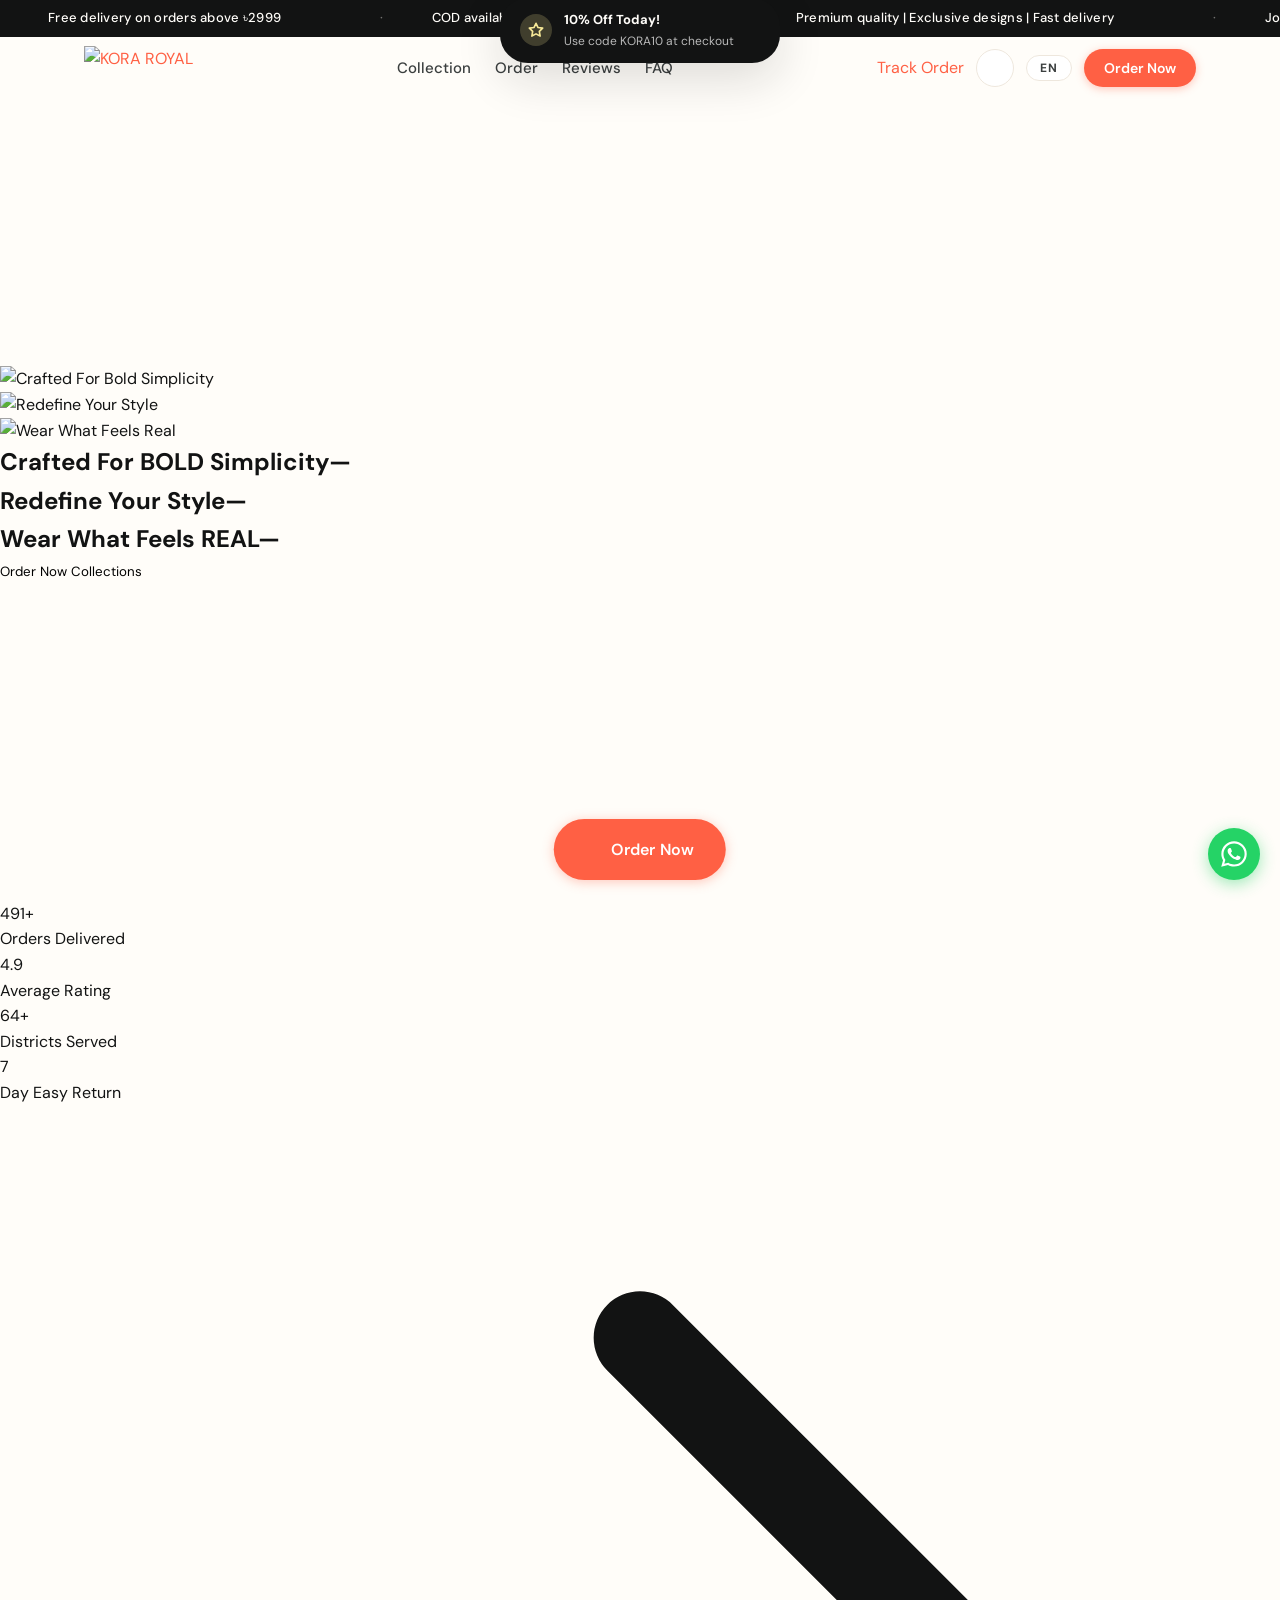
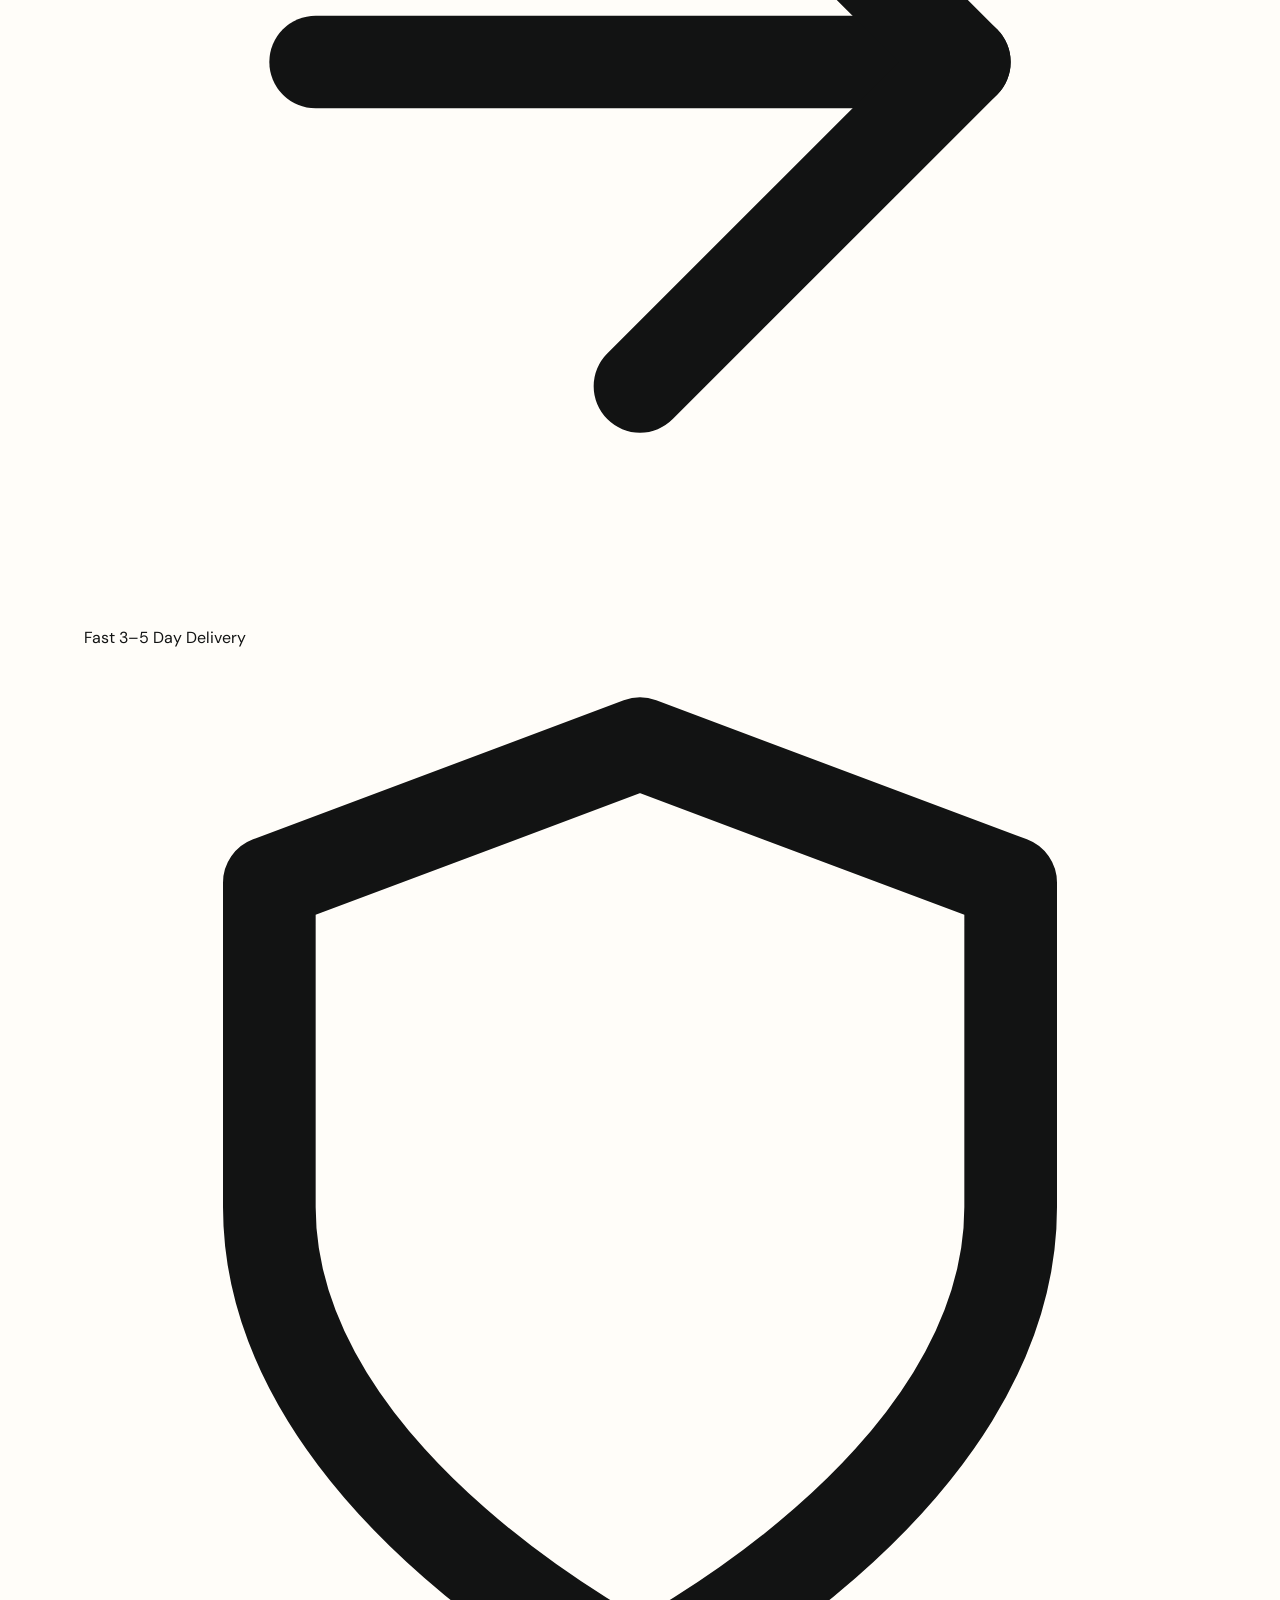
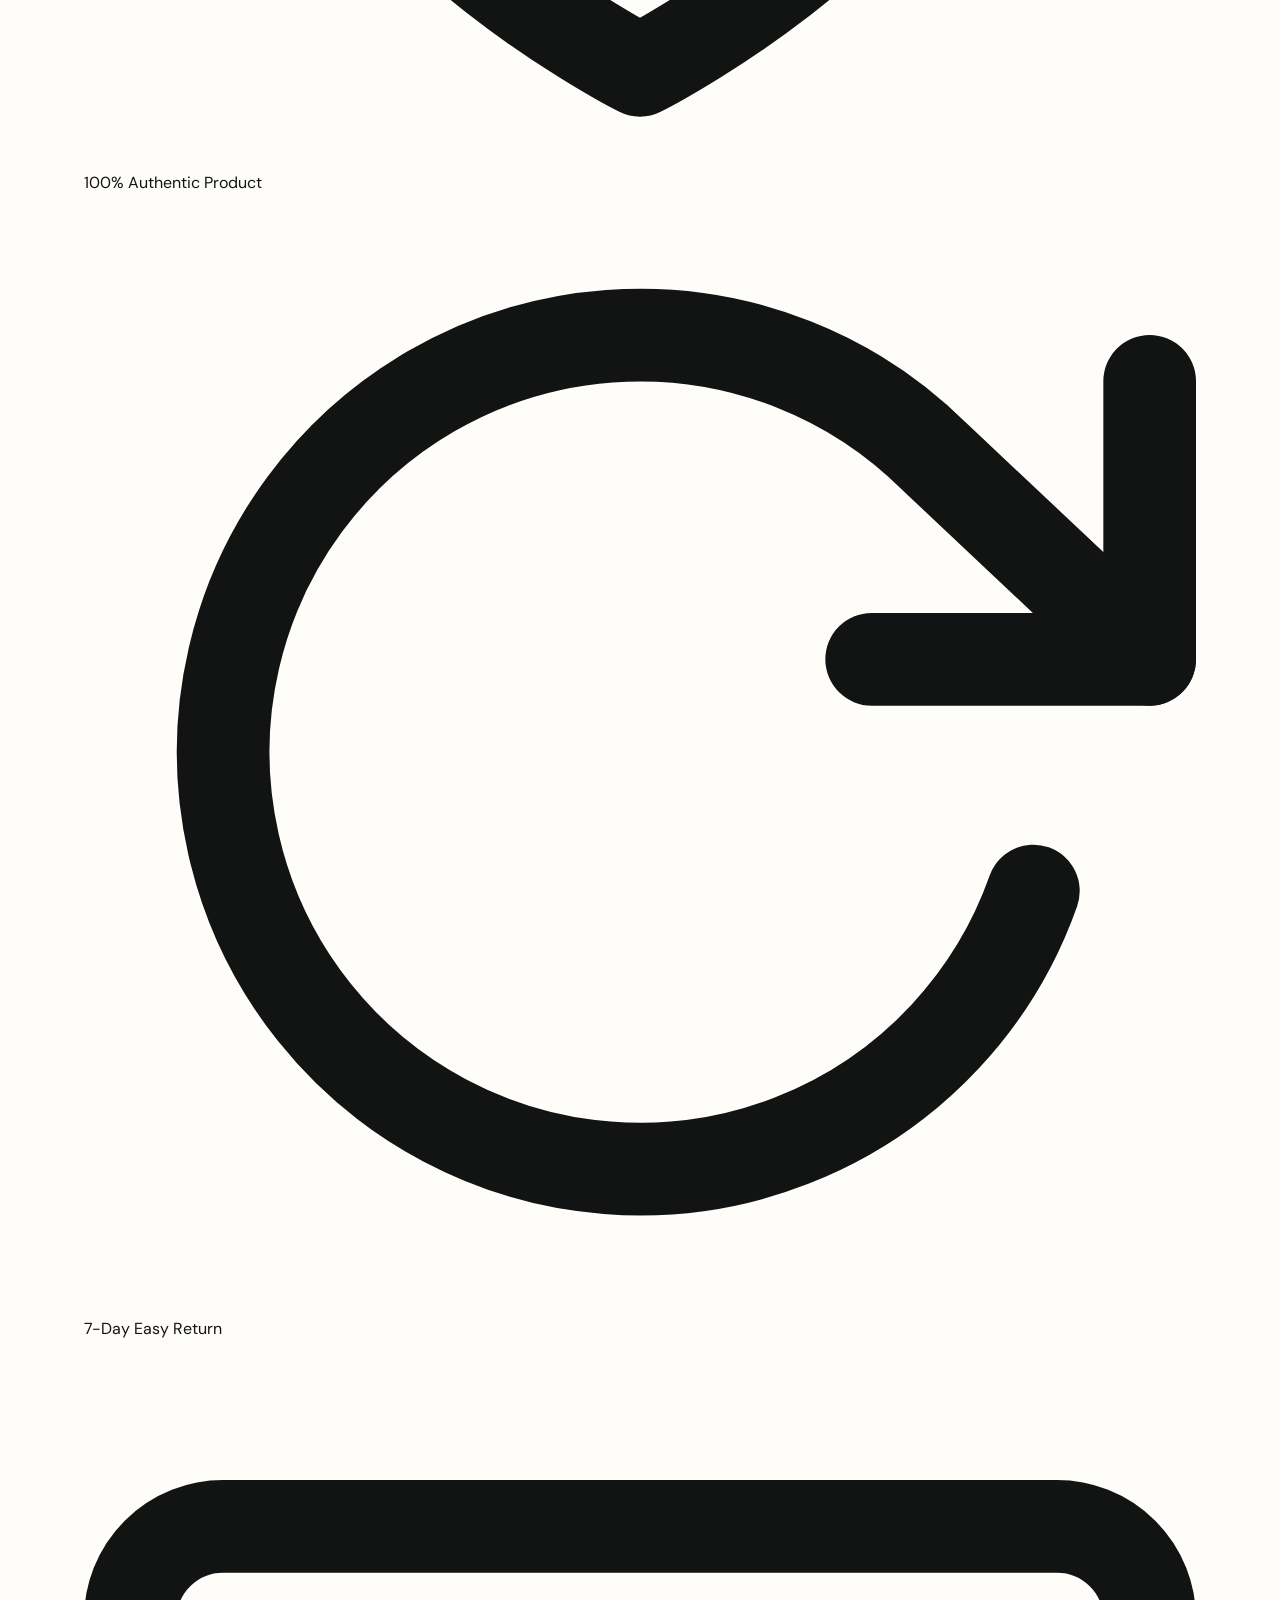
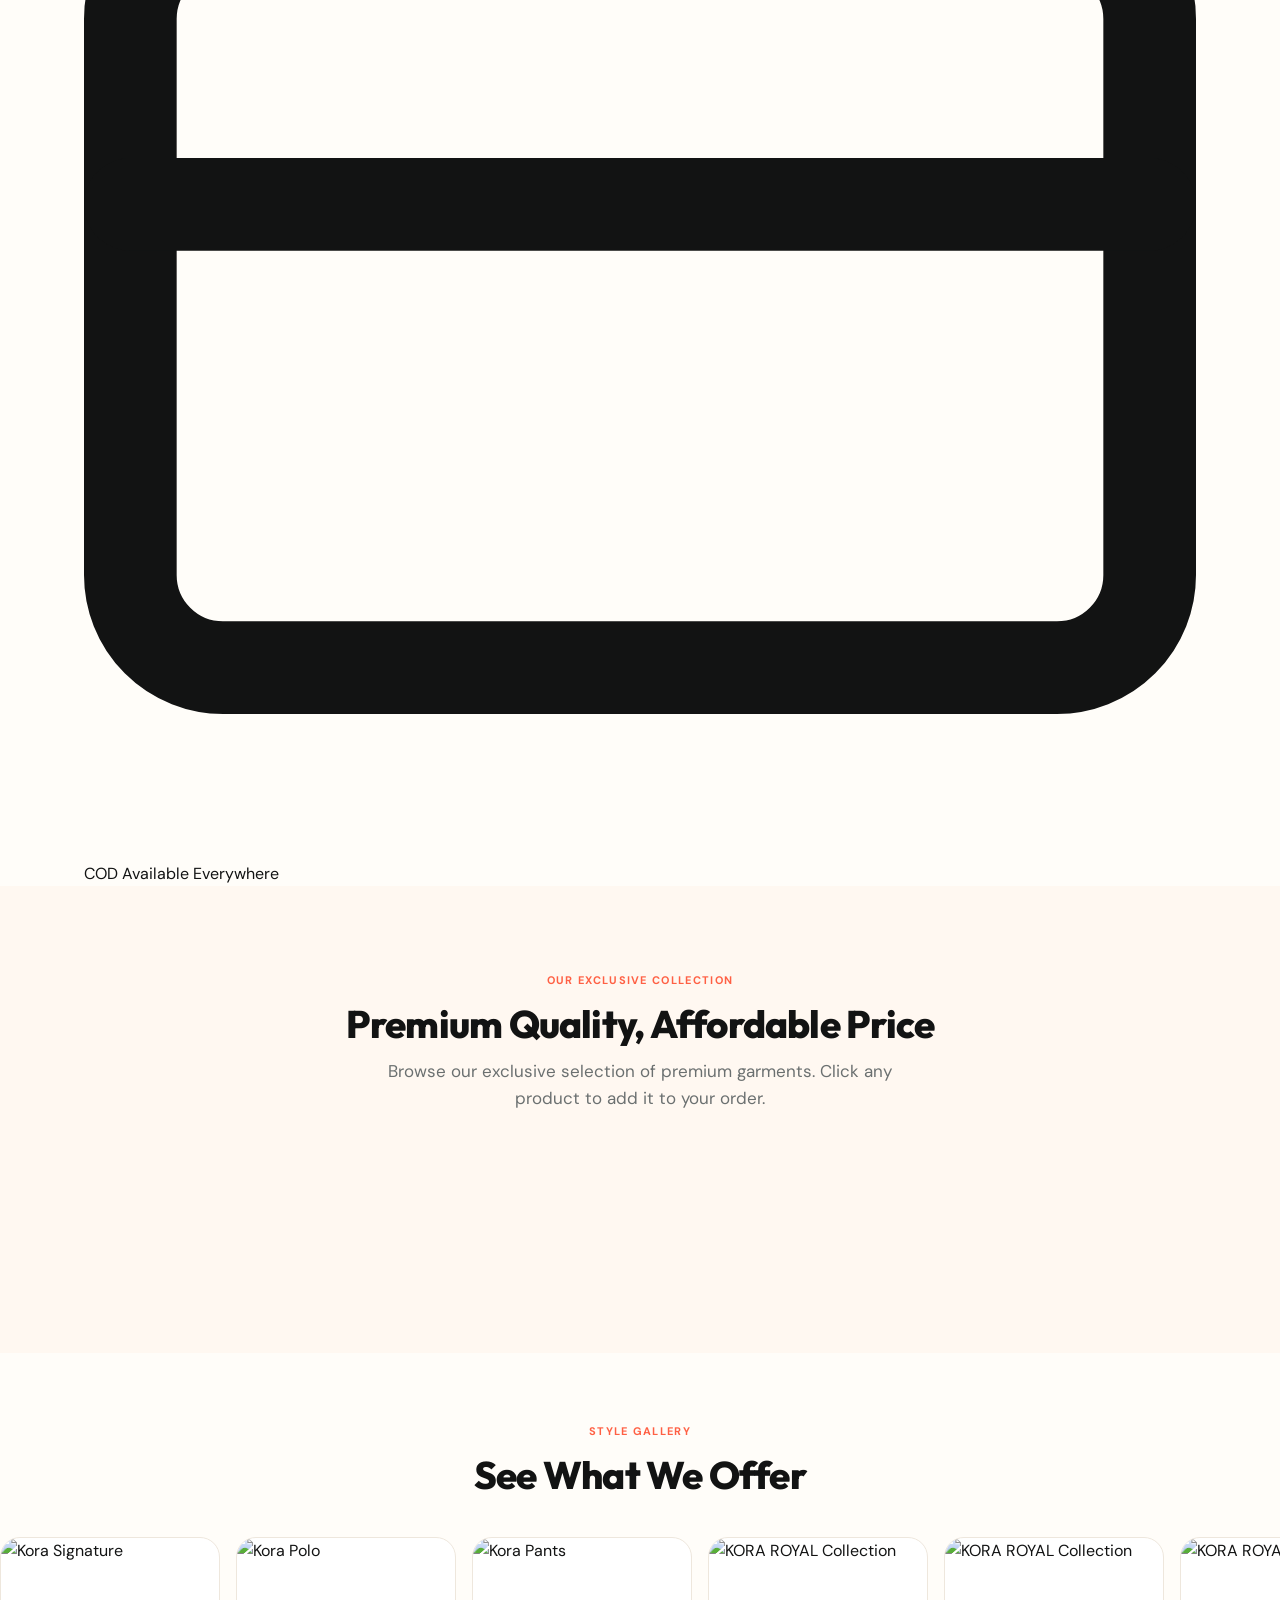
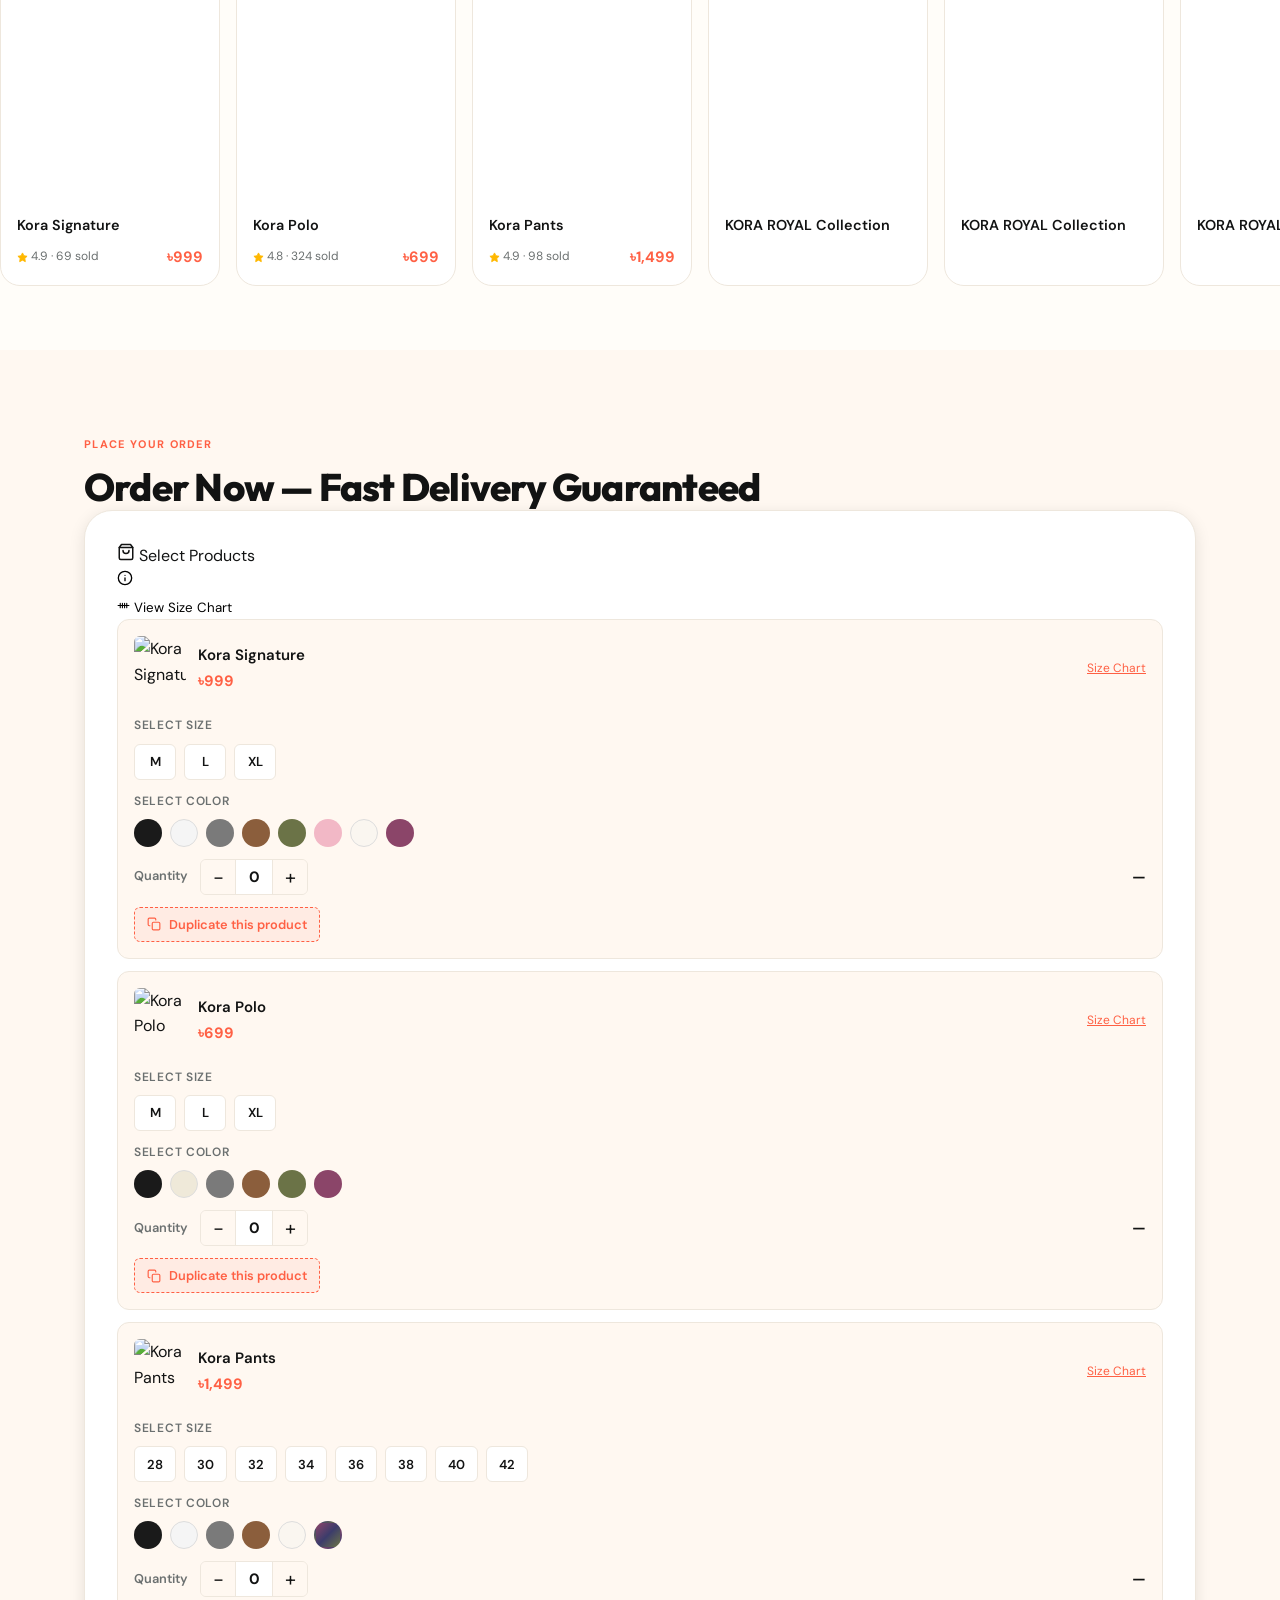
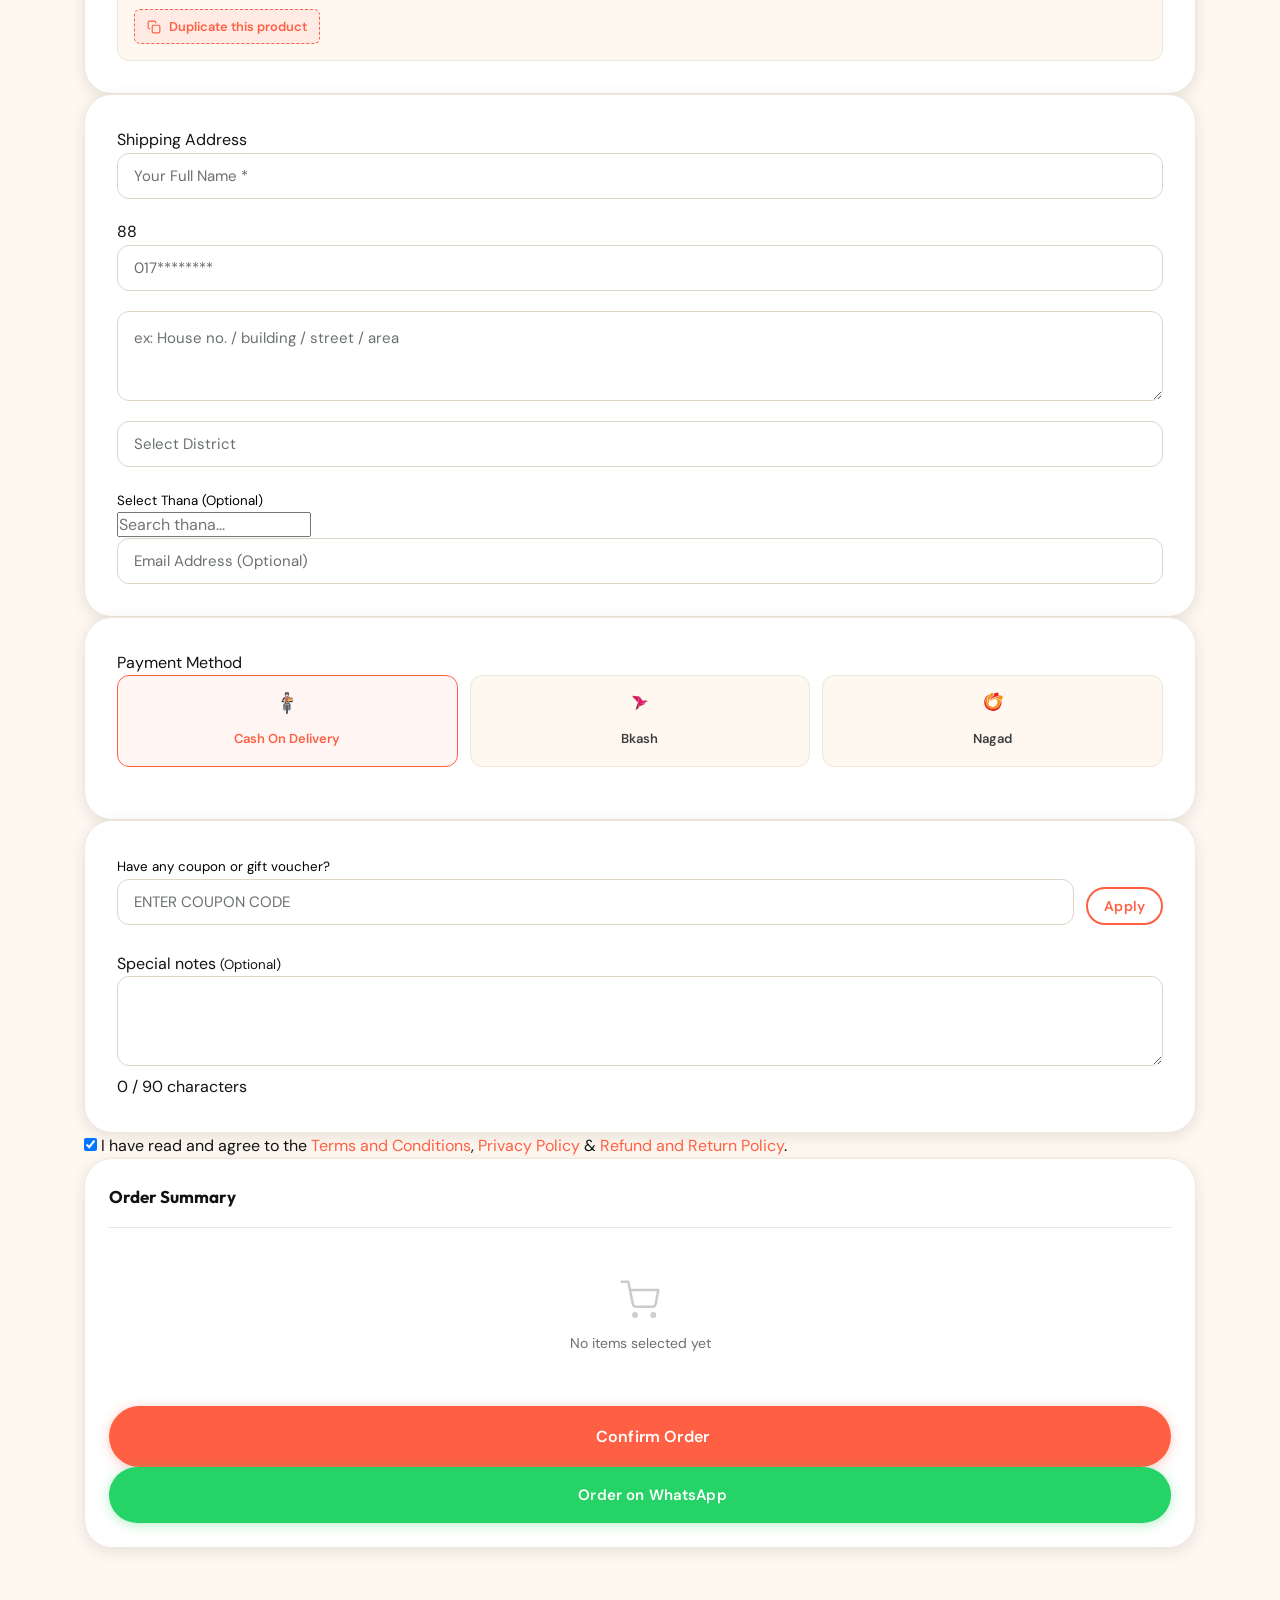
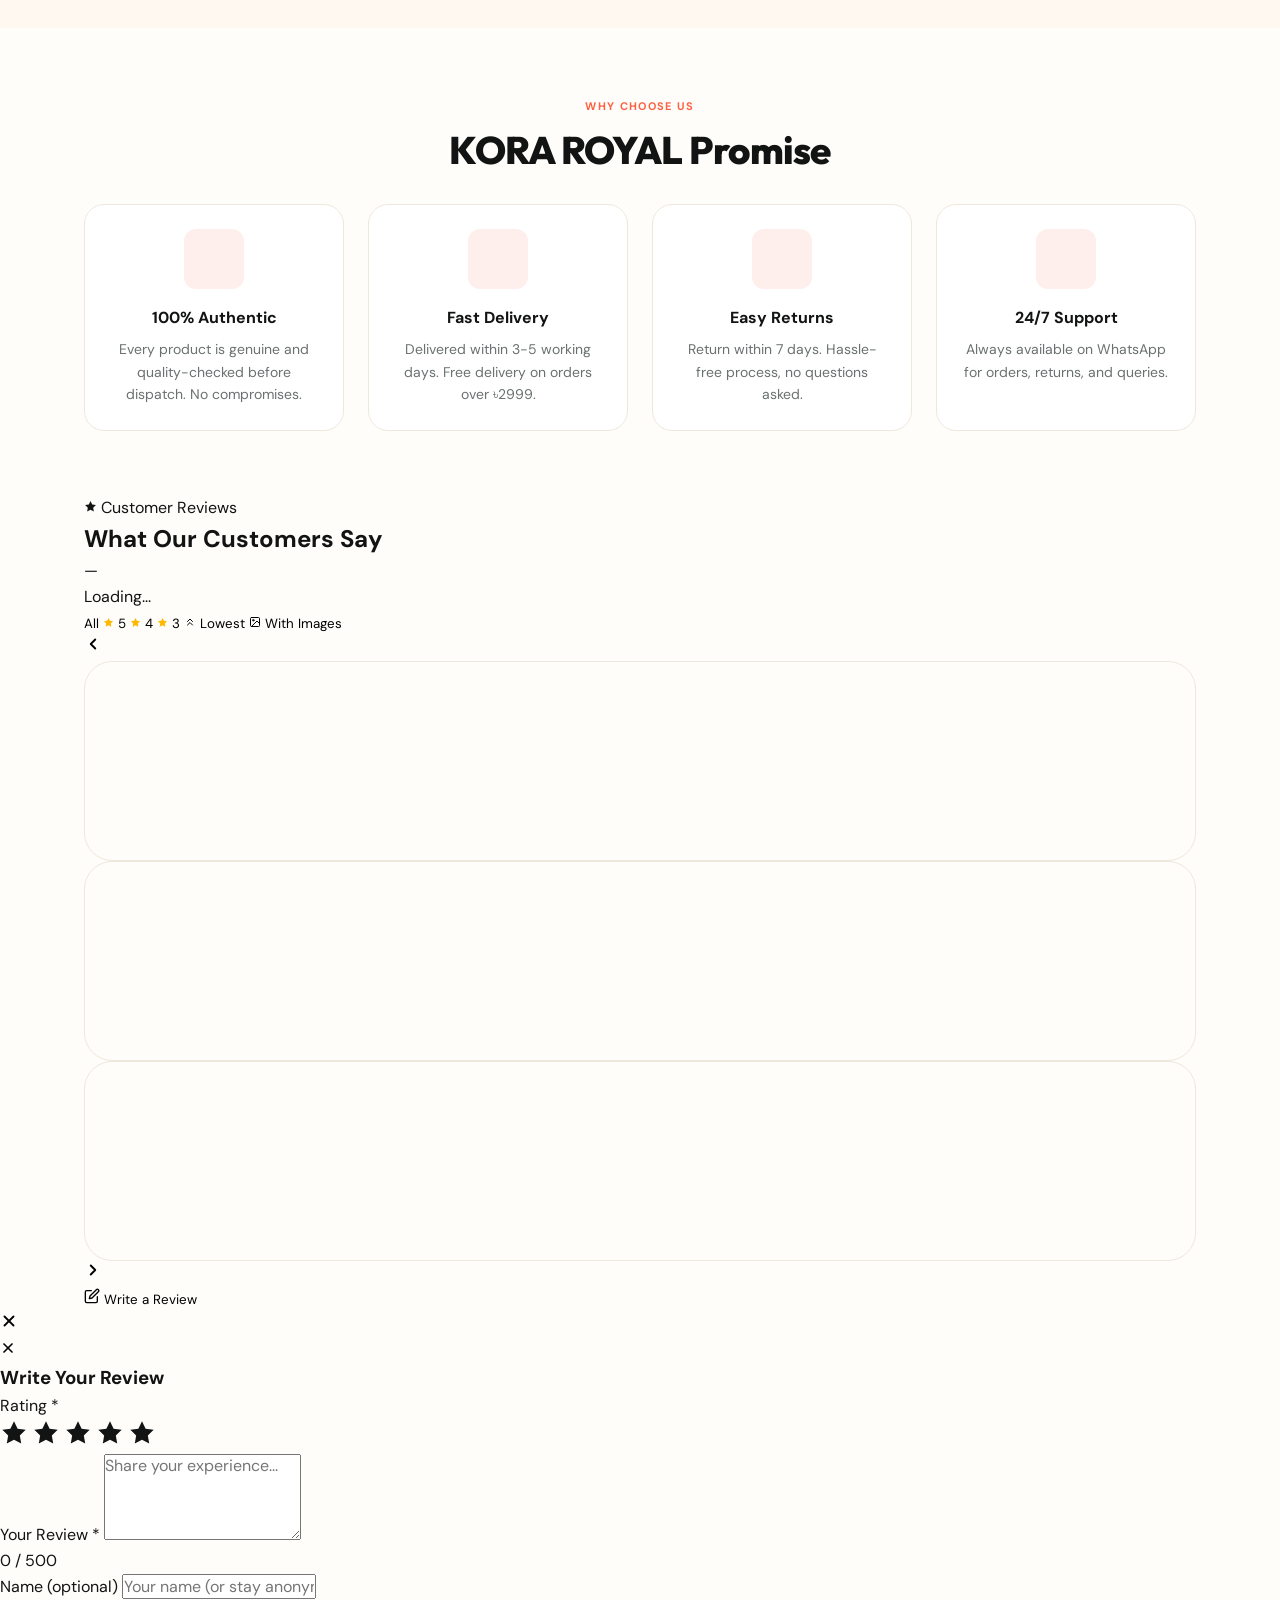
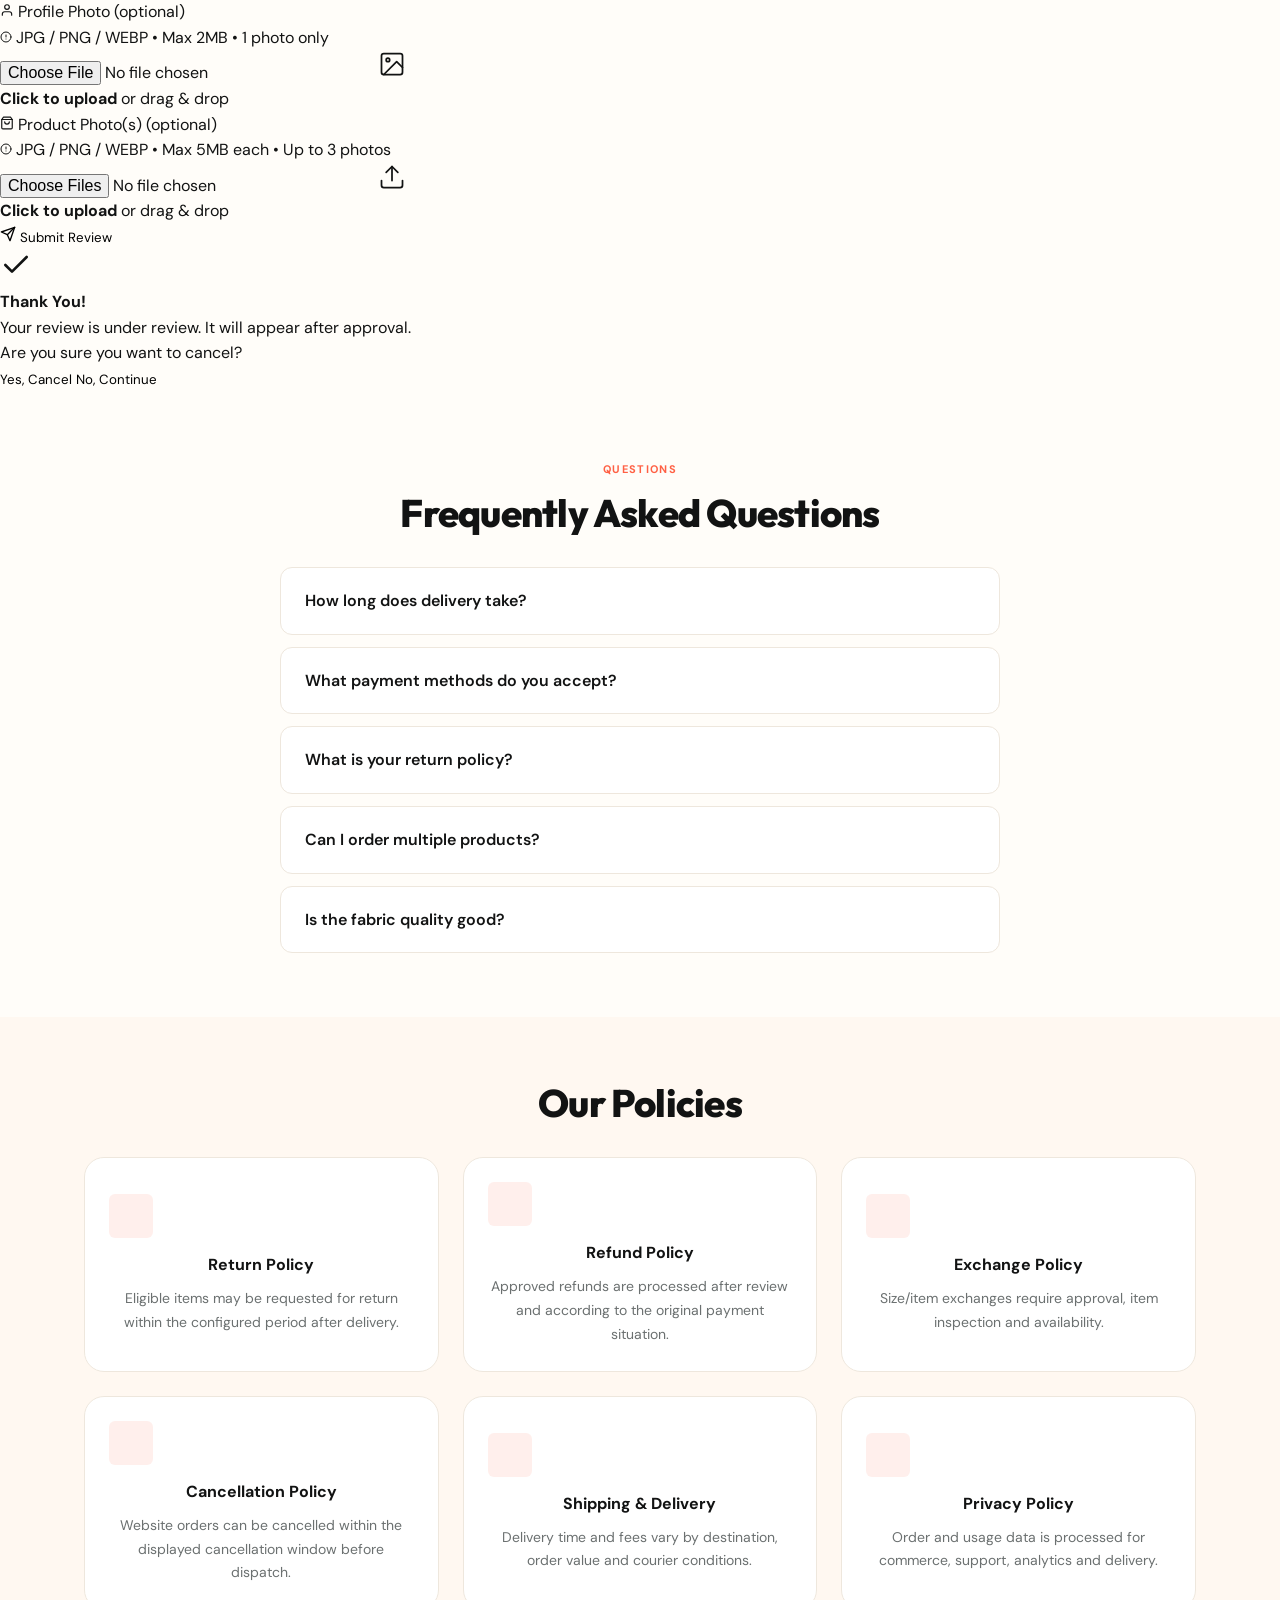
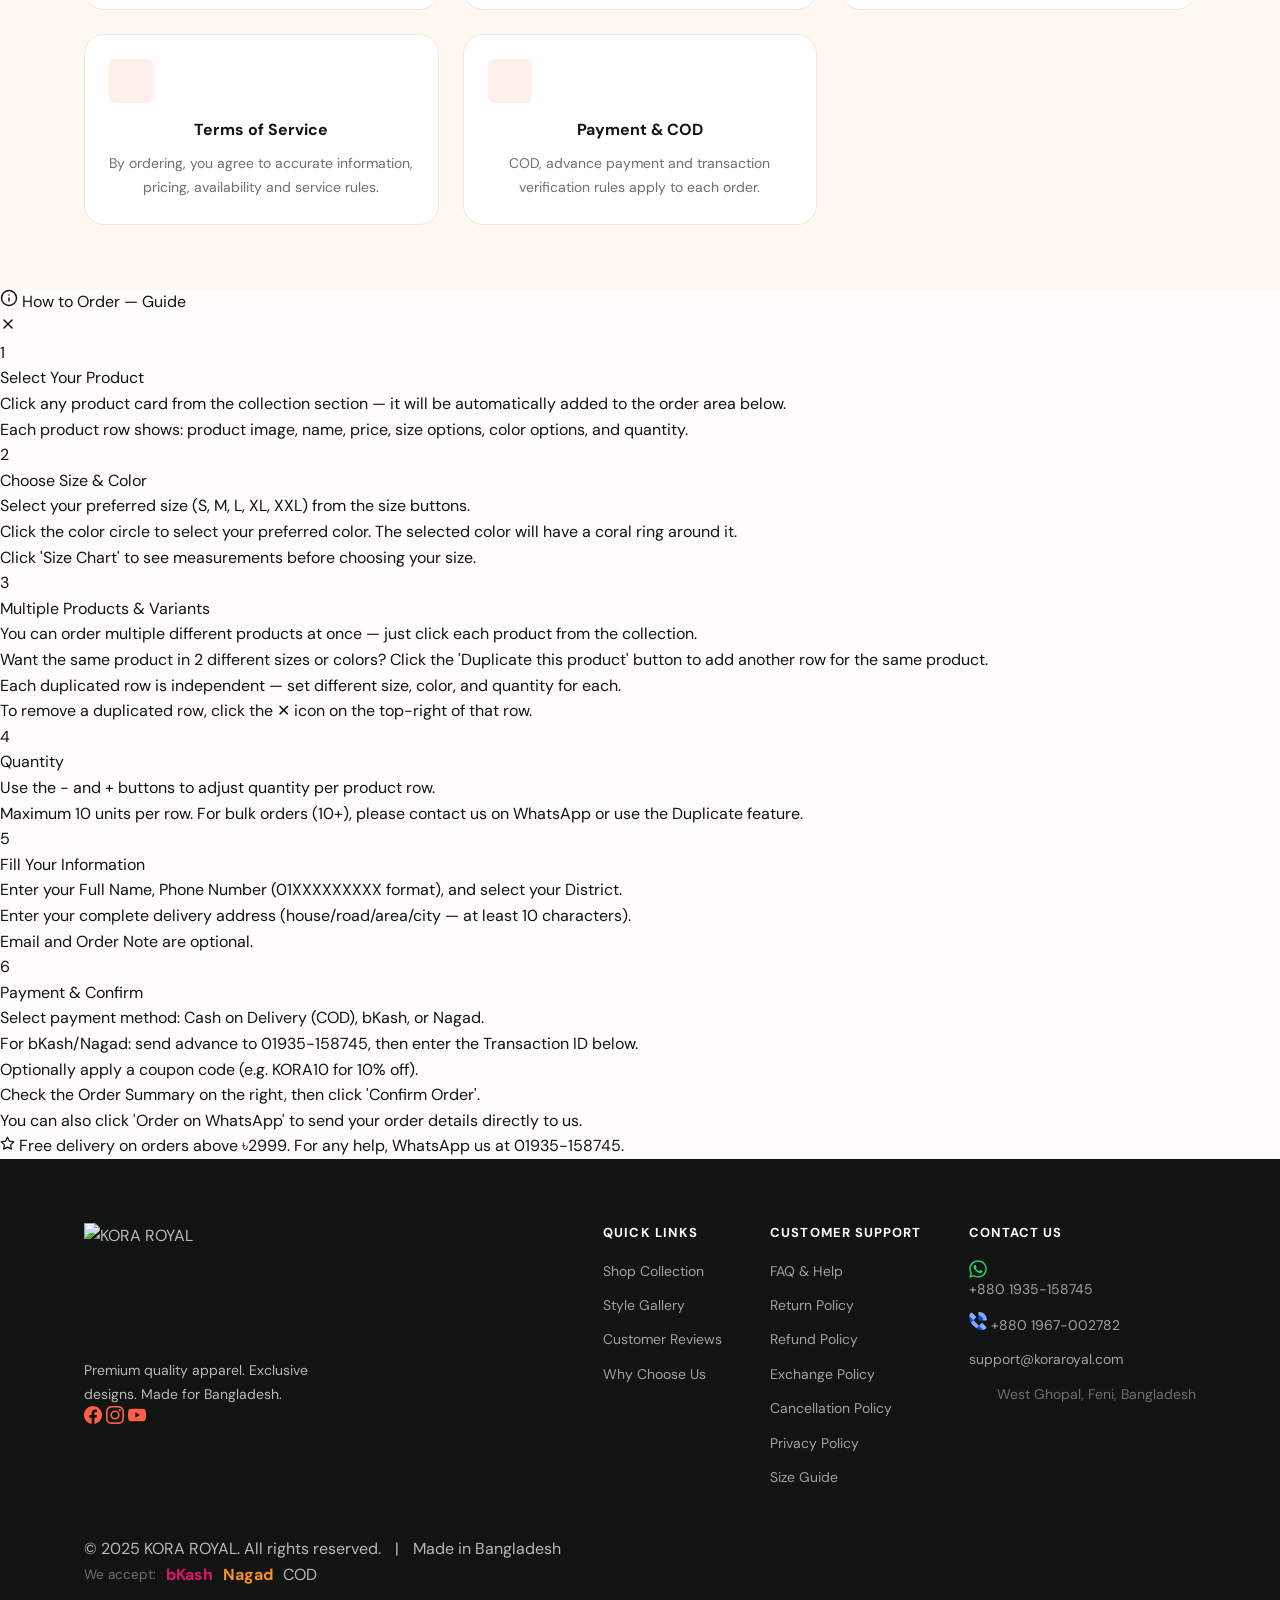
==== commit 7ee4bd7f: "Add files via upload" ====
--- a/index.html
+++ b/index.html
@@ -1,840 +1,3062 @@
-<!DOCTYPE html>
+  <!DOCTYPE html>
 <html lang="en" data-theme="light" data-lang="en">
 <head>
   <meta charset="UTF-8" />
   <meta name="viewport" content="width=device-width, initial-scale=1.0" />
-  <meta name="description" content="KORA ROYAL — Premium quality apparel. Exclusive designs. Made for Bangladesh. Shop Shirts, T-Shirts and Pants with fast delivery." />
-  <title>KORA ROYAL — Premium Apparel Bangladesh</title>
-
-  <!-- Google Fonts -->
-  <link rel="preconnect" href="https://fonts.googleapis.com" />
-  <link rel="preconnect" href="https://fonts.gstatic.com" crossorigin />
-  <link href="https://fonts.googleapis.com/css2?family=Outfit:wght@300;400;500;600;700;800&family=DM+Sans:ital,opsz,wght@0,9..40,300;0,9..40,400;0,9..40,500;0,9..40,600;1,9..40,400&display=swap" rel="stylesheet" />
-
-  <!-- Lucide Icons -->
+
+  <title>KORA ROYAL — Premium Apparel Bangladesh | Shirt, T-Shirt, Pant</title>
+  <meta name="description" content="KORA ROYAL — Premium KORA ROYAL apparel for Bangladesh. Browse the latest live collection, choose available variants and order securely." />
+  <meta name="keywords" content="premium shirt bangladesh, t-shirt bd, pant bangladesh, kora royal, COD apparel, online shopping bd, export quality clothing" />
+  <meta name="robots" content="index, follow" />
+  <meta name="author" content="KORA ROYAL" />
+
+  <meta property="og:type" content="website" />
+  <meta property="og:title" content="KORA ROYAL — Premium Apparel Bangladesh" />
+    <meta property="og:description" content="Browse KORA ROYAL’s latest live apparel collection. Secure ordering and nationwide delivery available." />
+  <meta property="og:image" content="https://res.cloudinary.com/dvvgofrhs/image/upload/v1775923472/gemini-3-pro-image-preview_nano-banana-pro__a_____SUPER_COMBINED_M_1_jfdfo0.png" />
+  <meta property="og:image:width" content="1200" />
+  <meta property="og:image:height" content="630" />
+  <meta property="og:site_name" content="KORA ROYAL" />
+  <meta property="og:locale" content="en_US" />
+
+  <meta name="twitter:card" content="summary_large_image" />
+  <meta name="twitter:title" content="KORA ROYAL — Premium Apparel Bangladesh" />
+  <meta name="twitter:description" content="Premium export-quality clothing. COD available all over Bangladesh." />
+  <meta name="twitter:image" content="https://res.cloudinary.com/dvvgofrhs/image/upload/v1775923472/gemini-3-pro-image-preview_nano-banana-pro__a_____SUPER_COMBINED_M_1_jfdfo0.png" />
+
+  <script type="application/ld+json">
+  {"@context":"https://schema.org","@type":"Organization","name":"KORA ROYAL","logo":"https://res.cloudinary.com/dvvgofrhs/image/upload/v1776146557/Picsart_26-04-14_11-59-56-382_ueiofu.png","description":"Premium export-quality apparel for Bangladesh.","contactPoint":{"@type":"ContactPoint","contactType":"customer support","telephone":"+8801935158745","url":"https://wa.me/8801935158745"}}
+  </script>
+
+
+
+<!-- এই ৩টা line দিয়ে replace করুন -->
+<link rel="preconnect" href="https://fonts.googleapis.com" />
+<link rel="preconnect" href="https://fonts.gstatic.com" crossorigin />
+<link href="https://fonts.googleapis.com/css2?family=Outfit:wght@300;400;500;600;700;800&family=DM+Sans:ital,opsz,wght@0,9..40,300;0,9..40,400;0,9..40,500;0,9..40,600;1,9..40,400&family=Inter:wght@400;500;600;700;800&family=Hind+Siliguri:wght@400;500;600;700;800&display=swap" rel="stylesheet" />
+
+
+
+
+  <!-- Lucide Icons — loaded once in head -->
   <script src="https://unpkg.com/lucide@latest/dist/umd/lucide.js"></script>
 
-  <!-- Main CSS -->
+  <!-- Single CSS entry point -->
   <link rel="stylesheet" href="css/style.css" />
-
-  <!-- GTM Head Script -->
-  <script>
-    (function(w,d,s,l,i){w[l]=w[l]||[];w[l].push({'gtm.start':
-    new Date().getTime(),event:'gtm.js'});var f=d.getElementsByTagName(s)[0],
-    j=d.createElement(s),dl=l!='dataLayer'?'&l='+l:'';j.async=true;j.src=
-    'https://www.googletagmanager.com/gtm.js?id='+i+dl;f.parentNode.insertBefore(j,f);
-    })(window,document,'script','dataLayer','GTM-MMBJVW59');
-  </script>
+    
+  <!-- Google Tag Manager -->
+  <script>(function(w,d,s,l,i){w[l]=w[l]||[];w[l].push({'gtm.start':new Date().getTime(),event:'gtm.js'});var f=d.getElementsByTagName(s)[0],j=d.createElement(s),dl=l!='dataLayer'?'&l='+l:'';j.async=true;j.src='https://www.googletagmanager.com/gtm.js?id='+i+dl;f.parentNode.insertBefore(j,f);})(window,document,'script','dataLayer','GTM-MMBJVW59');</script>
+  
+  
+  
+  
+  <!-- 🖼️ Image Auto-Retry — দুর্বল কানেকশনে ছবি ফেইল হলে retry করবে -->
+<script>
+  function krImgRetry(img, attempt) {
+    attempt = (attempt || 0) + 1;
+    if (attempt > 6) return;
+    img.dataset.krSrc = img.dataset.krSrc || img.src.split('?krRetry=')[0];
+    var delay = Math.min(1500 * attempt, 8000);
+    setTimeout(function () {
+      img.src = img.dataset.krSrc + '?krRetry=' + Date.now();
+    }, delay);
+  }
+  window.addEventListener('online', function () {
+    document.querySelectorAll('img').forEach(function (img) {
+      if (!img.complete || img.naturalWidth === 0) {
+        var base = img.dataset.krSrc || img.src.split('?krRetry=')[0];
+        img.src = base + '?krRetry=' + Date.now();
+      }
+    });
+  });
+</script>
+
+
+  <!-- ORDER PROCESSING TRANSPARENT ANIMATION CSS START -->
+<style>
+  :root {
+    /* Main customization variables */
+    --kr-op-primary: #ff6044;
+    --kr-op-secondary: #ffb087;
+    --kr-op-success: #23b26d;
+
+    /* Page blur/dim control */
+    --kr-op-page-blur: 3px;
+    --kr-op-page-brightness: 0.96;
+    --kr-op-page-scale: 1.004;
+    --kr-op-overlay-dim: rgba(18, 16, 26, 0.22);
+    --kr-op-overlay-blur: 2.5px;
+
+    /* Animation control */
+    --kr-op-speed: 5.2s;
+    --kr-op-stage-width: 620px;
+    --kr-op-stage-height: 210px;
+
+    /* Text control */
+    --kr-op-title-color: #ffffff;
+    --kr-op-text-color: rgba(255, 255, 255, 0.88);
+    --kr-op-muted-color: rgba(255, 255, 255, 0.70);
+    --kr-op-font: inherit;
+
+    /* Layer control */
+    --kr-op-z-index: 2147483000;
+  }
+
+  body.kr-order-processing-open {
+    overflow: hidden;
+  }
+
+  body.kr-order-processing-open > *:not(#krOrderProcessingOverlay):not(script):not(style):not(noscript) {
+    filter: blur(var(--kr-op-page-blur)) brightness(var(--kr-op-page-brightness)) saturate(0.95);
+    transform: scale(var(--kr-op-page-scale));
+    pointer-events: none;
+    user-select: none;
+    transition: filter 260ms ease, transform 260ms ease;
+  }
+
+  #krOrderProcessingOverlay,
+  #krOrderProcessingOverlay * {
+    box-sizing: border-box;
+  }
+
+  #krOrderProcessingOverlay[hidden] {
+    display: none !important;
+  }
+
+  #krOrderProcessingOverlay {
+    position: fixed;
+    inset: 0;
+    z-index: var(--kr-op-z-index);
+    display: grid;
+    place-items: center;
+    padding: 24px;
+    background:
+      radial-gradient(circle at 50% 45%, rgba(255, 96, 68, 0.13), transparent 34%),
+      radial-gradient(circle at 52% 58%, rgba(255, 176, 135, 0.10), transparent 38%),
+      var(--kr-op-overlay-dim);
+    backdrop-filter: blur(var(--kr-op-overlay-blur));
+    -webkit-backdrop-filter: blur(var(--kr-op-overlay-blur));
+    opacity: 0;
+    pointer-events: none;
+    transition: opacity 240ms ease;
+  }
+
+  #krOrderProcessingOverlay.is-visible {
+    opacity: 1;
+    pointer-events: auto;
+  }
+
+  .kr-process-wrap {
+    width: min(var(--kr-op-stage-width), calc(100vw - 32px));
+    min-height: 320px;
+    display: grid;
+    place-items: center;
+    text-align: center;
+    position: relative;
+    isolation: isolate;
+    transform: translate3d(0, 10px, 0) scale(0.985);
+    opacity: 0;
+    transition: transform 300ms cubic-bezier(.2,.9,.2,1), opacity 240ms ease;
+    will-change: transform, opacity;
+    contain: layout paint;
+    font-family: var(--kr-op-font);
+  }
+
+  #krOrderProcessingOverlay.is-visible .kr-process-wrap {
+    transform: translate3d(0, 0, 0) scale(1);
+    opacity: 1;
+  }
+
+  .kr-process-ambient {
+    position: absolute;
+    width: 310px;
+    height: 310px;
+    left: 50%;
+    top: 42%;
+    transform: translate3d(-50%, -50%, 0);
+    border-radius: 50%;
+    background:
+      radial-gradient(circle, rgba(255, 96, 68, 0.16), transparent 56%),
+      conic-gradient(from 90deg, transparent, rgba(255, 96, 68, 0.18), transparent 40%);
+    opacity: 0.82;
+    filter: blur(0.3px);
+    animation: krOpAmbientSpin 8s linear infinite;
+    will-change: transform;
+    z-index: -1;
+  }
+
+  .kr-process-stage {
+    width: min(560px, 100%);
+    height: var(--kr-op-stage-height);
+    position: relative;
+    overflow: visible;
+    contain: layout paint;
+  }
+
+  .kr-route-svg {
+    position: absolute;
+    left: 50%;
+    top: 42px;
+    width: min(520px, 100%);
+    height: 136px;
+    transform: translate3d(-50%, 0, 0);
+    overflow: visible;
+    opacity: 0.88;
+    z-index: 1;
+  }
+
+  .kr-route-base {
+    fill: none;
+    stroke: rgba(255, 255, 255, 0.58);
+    stroke-width: 6;
+    stroke-linecap: round;
+    filter: drop-shadow(0 8px 18px rgba(36, 32, 46, 0.12));
+  }
+
+  .kr-route-moving {
+    fill: none;
+    stroke: rgba(255, 96, 68, 0.78);
+    stroke-width: 4;
+    stroke-linecap: round;
+    stroke-dasharray: 10 16;
+    animation: krOpRouteForward 0.92s linear infinite;
+    will-change: stroke-dashoffset;
+  }
+
+  .kr-route-dot {
+    position: absolute;
+    left: 50%;
+    top: 0;
+    width: 8px;
+    height: 8px;
+    border-radius: 50%;
+    background: rgba(255, 255, 255, 0.92);
+    box-shadow:
+      0 0 0 5px rgba(255, 96, 68, 0.12),
+      0 10px 20px rgba(0, 0, 0, 0.10);
+    z-index: 2;
+    animation: krOpRouteDotForward var(--kr-op-speed) linear infinite;
+    will-change: transform, opacity;
+  }
+
+  .kr-speed-line {
+    position: absolute;
+    height: 3px;
+    border-radius: 999px;
+    background: linear-gradient(90deg, transparent, rgba(255,255,255,0.82), transparent);
+    opacity: 0;
+    z-index: 0;
+    animation: krOpSpeedLine 1.6s linear infinite;
+    will-change: transform, opacity;
+  }
+
+  .kr-speed-line.one {
+    width: 88px;
+    left: 8%;
+    top: 58px;
+    animation-delay: 0s;
+  }
+
+  .kr-speed-line.two {
+    width: 62px;
+    left: 16%;
+    top: 138px;
+    animation-delay: 0.45s;
+  }
+
+  .kr-speed-line.three {
+    width: 74px;
+    left: 4%;
+    top: 102px;
+    animation-delay: 0.88s;
+  }
+
+  .kr-doc {
+    position: absolute;
+    left: 50%;
+    top: 72px;
+    width: 58px;
+    height: 72px;
+    border-radius: 14px;
+    background: rgba(255, 255, 255, 0.96);
+    border: 1px solid rgba(255, 96, 68, 0.20);
+    box-shadow: 0 18px 36px rgba(36, 32, 46, 0.18);
+    z-index: 6;
+    transform-origin: center;
+    animation: krOpDocForward var(--kr-op-speed) cubic-bezier(.42,0,.22,1) infinite;
+    will-change: transform, opacity;
+    backface-visibility: hidden;
+  }
+
+  .kr-doc::before {
+    content: "";
+    position: absolute;
+    left: 11px;
+    top: 12px;
+    width: 24px;
+    height: 7px;
+    border-radius: 999px;
+    background: var(--kr-op-primary);
+  }
+
+  .kr-doc::after {
+    content: "";
+    position: absolute;
+    left: 11px;
+    top: 30px;
+    width: 36px;
+    height: 28px;
+    border-radius: 7px;
+    background:
+      linear-gradient(rgba(255, 96, 68, 0.18) 0 0) 0 0 / 100% 5px no-repeat,
+      linear-gradient(rgba(36, 32, 46, 0.12) 0 0) 0 11px / 78% 5px no-repeat,
+      linear-gradient(rgba(36, 32, 46, 0.12) 0 0) 0 22px / 94% 5px no-repeat;
+  }
+
+  .kr-envelope {
+    position: absolute;
+    left: 50%;
+    top: 84px;
+    width: 104px;
+    height: 64px;
+    border-radius: 14px;
+    background: rgba(255, 255, 255, 0.96);
+    border: 1px solid rgba(255, 96, 68, 0.24);
+    box-shadow: 0 22px 44px rgba(255, 96, 68, 0.18);
+    overflow: hidden;
+    z-index: 5;
+    animation: krOpEnvelopeForward var(--kr-op-speed) cubic-bezier(.42,0,.22,1) infinite;
+    will-change: transform, opacity;
+    backface-visibility: hidden;
+  }
+
+  .kr-envelope::before {
+    content: "";
+    position: absolute;
+    inset: 0;
+    background:
+      linear-gradient(135deg, transparent 49%, rgba(255, 96, 68, 0.32) 50%, transparent 51%),
+      linear-gradient(225deg, transparent 49%, rgba(255, 96, 68, 0.32) 50%, transparent 51%);
+    z-index: 1;
+  }
+
+  .kr-envelope::after {
+    content: "";
+    position: absolute;
+    left: 0;
+    top: -1px;
+    width: 100%;
+    height: 41px;
+    background: linear-gradient(145deg, rgba(255,96,68,0.26), rgba(255,176,135,0.13));
+    clip-path: polygon(0 0, 100% 0, 50% 100%);
+    transform-origin: top center;
+    animation: krOpEnvelopeFlap var(--kr-op-speed) cubic-bezier(.42,0,.22,1) infinite;
+    z-index: 2;
+    will-change: transform, opacity;
+  }
+
+  .kr-plane {
+    position: absolute;
+    left: 50%;
+    top: 75px;
+    width: 54px;
+    height: 54px;
+    color: var(--kr-op-primary);
+    filter: drop-shadow(0 16px 22px rgba(255, 96, 68, 0.30));
+    z-index: 7;
+    animation: krOpPlaneForward var(--kr-op-speed) cubic-bezier(.36,0,.18,1) infinite;
+    will-change: transform, opacity;
+    backface-visibility: hidden;
+  }
+
+  .kr-plane svg,
+  .kr-check svg {
+    width: 100%;
+    height: 100%;
+    display: block;
+  }
+
+  .kr-van {
+    position: absolute;
+    left: 50%;
+    top: 103px;
+    width: 112px;
+    height: 54px;
+    z-index: 8;
+    animation: krOpVanForward var(--kr-op-speed) cubic-bezier(.32,0,.2,1) infinite;
+    will-change: transform, opacity;
+    backface-visibility: hidden;
+  }
+
+  .kr-van-body {
+    position: absolute;
+    left: 8px;
+    top: 10px;
+    width: 74px;
+    height: 32px;
+    border-radius: 10px 7px 6px 6px;
+    background: linear-gradient(135deg, #22202c, #473e52);
+    box-shadow: 0 20px 34px rgba(36, 32, 46, 0.24);
+  }
+
+  .kr-van-body::before {
+    content: "";
+    position: absolute;
+    left: 12px;
+    top: 9px;
+    width: 32px;
+    height: 7px;
+    border-radius: 999px;
+    background: var(--kr-op-primary);
+  }
+
+  .kr-van-body::after {
+    content: "KORA";
+    position: absolute;
+    left: 12px;
+    top: 18px;
+    font-size: 7px;
+    line-height: 1;
+    color: rgba(255,255,255,0.78);
+    font-weight: 900;
+    letter-spacing: 0.08em;
+  }
+
+  .kr-van-front {
+    position: absolute;
+    left: 77px;
+    top: 17px;
+    width: 28px;
+    height: 25px;
+    border-radius: 5px 12px 6px 4px;
+    background: var(--kr-op-primary);
+    box-shadow: inset -5px 0 0 rgba(0,0,0,0.08);
+  }
+
+  .kr-van-front::before {
+    content: "";
+    position: absolute;
+    left: 5px;
+    top: 5px;
+    width: 11px;
+    height: 8px;
+    border-radius: 3px;
+    background: rgba(255,255,255,0.82);
+  }
+
+  .kr-van-front::after {
+    content: "";
+    position: absolute;
+    right: -3px;
+    top: 13px;
+    width: 5px;
+    height: 4px;
+    border-radius: 999px;
+    background: rgba(255, 232, 174, 0.95);
+    box-shadow: 10px 0 18px rgba(255, 232, 174, 0.7);
+  }
+
+  .kr-wheel {
+    position: absolute;
+    bottom: 3px;
+    width: 15px;
+    height: 15px;
+    border-radius: 50%;
+    background: #22202c;
+    border: 3px solid #ffffff;
+    box-shadow: 0 4px 10px rgba(0,0,0,0.16);
+    animation: krOpWheelForward 0.5s linear infinite;
+    will-change: transform;
+  }
+
+  .kr-wheel.one {
+    left: 22px;
+  }
+
+  .kr-wheel.two {
+    right: 14px;
+  }
+
+  .kr-check {
+    position: absolute;
+    left: 50%;
+    top: 51px;
+    width: 48px;
+    height: 48px;
+    display: grid;
+    place-items: center;
+    border-radius: 50%;
+    background: var(--kr-op-success);
+    color: #fff;
+    box-shadow: 0 18px 36px rgba(35, 178, 109, 0.30);
+    z-index: 9;
+    animation: krOpCheckForward var(--kr-op-speed) cubic-bezier(.42,0,.22,1) infinite;
+    will-change: transform, opacity;
+    backface-visibility: hidden;
+  }
+
+  .kr-process-text {
+    margin-top: -2px;
+    position: relative;
+    z-index: 10;
+    text-align: center;
+    text-shadow:
+      0 2px 16px rgba(255,255,255,0.90),
+      0 16px 36px rgba(20,18,28,0.16);
+  }
+
+  .kr-process-pill {
+    display: inline-flex;
+    align-items: center;
+    justify-content: center;
+    gap: 8px;
+    min-height: 32px;
+    padding: 7px 13px;
+    border-radius: 999px;
+    color: #ffffff;
+    background: rgba(36, 32, 46, 0.36);
+    border: 1px solid rgba(255,255,255,0.26);
+    backdrop-filter: blur(12px);
+    -webkit-backdrop-filter: blur(12px);
+    box-shadow: 0 14px 32px rgba(0,0,0,0.12);
+    font-size: 0.75rem;
+    font-weight: 900;
+    letter-spacing: 0.08em;
+    text-transform: uppercase;
+  }
+
+  .kr-process-pill::before {
+    content: "";
+    width: 8px;
+    height: 8px;
+    border-radius: 50%;
+    background: var(--kr-op-primary);
+    box-shadow: 0 0 0 0 rgba(255, 96, 68, 0.55);
+    animation: krOpPulse 1.25s ease-in-out infinite;
+  }
+
+  .kr-process-title {
+    margin: 12px 0 7px;
+    color: var(--kr-op-title-color);
+    font-size: clamp(1.55rem, 5vw, 2.25rem);
+    line-height: 1.05;
+    font-weight: 950;
+    letter-spacing: -0.055em;
+    text-shadow:
+      0 4px 26px rgba(0,0,0,0.25),
+      0 2px 6px rgba(0,0,0,0.16);
+  }
+
+  .kr-process-subtitle {
+    width: min(420px, calc(100vw - 38px));
+    margin: 0 auto;
+    color: var(--kr-op-text-color);
+    font-size: 0.96rem;
+    line-height: 1.55;
+    font-weight: 650;
+    text-shadow: 0 3px 18px rgba(0,0,0,0.22);
+  }
+
+  .kr-mini-progress {
+    width: min(260px, 76vw);
+    height: 5px;
+    margin: 16px auto 0;
+    border-radius: 999px;
+    overflow: hidden;
+    background: rgba(255,255,255,0.28);
+    box-shadow: inset 0 1px 0 rgba(255,255,255,0.24);
+  }
+
+  .kr-mini-progress span {
+    display: block;
+    width: 42%;
+    height: 100%;
+    border-radius: inherit;
+    background: linear-gradient(90deg, transparent, var(--kr-op-primary), var(--kr-op-secondary), transparent);
+    animation: krOpProgressForward 1.05s ease-in-out infinite;
+    will-change: transform;
+  }
+
+  .kr-safe-note {
+    margin-top: 10px;
+    color: var(--kr-op-muted-color);
+    font-size: 0.76rem;
+    font-weight: 750;
+    text-shadow: 0 3px 16px rgba(0,0,0,0.20);
+  }
+
+  @keyframes krOpAmbientSpin {
+    to {
+      transform: translate3d(-50%, -50%, 0) rotate(360deg);
+    }
+  }
+
+  @keyframes krOpRouteForward {
+    to {
+      stroke-dashoffset: -52;
+    }
+  }
+
+  @keyframes krOpRouteDotForward {
+    0%, 6% {
+      opacity: 0;
+      transform: translate3d(-236px, 116px, 0) scale(0.8);
+    }
+    14% {
+      opacity: 1;
+      transform: translate3d(-184px, 86px, 0) scale(1);
+    }
+    34% {
+      opacity: 1;
+      transform: translate3d(-42px, 94px, 0) scale(1);
+    }
+    54% {
+      opacity: 1;
+      transform: translate3d(82px, 58px, 0) scale(1);
+    }
+    82% {
+      opacity: 1;
+      transform: translate3d(206px, 84px, 0) scale(1);
+    }
+    94%, 100% {
+      opacity: 0;
+      transform: translate3d(246px, 112px, 0) scale(0.8);
+    }
+  }
+
+  @keyframes krOpSpeedLine {
+    0% {
+      opacity: 0;
+      transform: translate3d(-80px, 0, 0) scaleX(0.65);
+    }
+    20% {
+      opacity: 0.72;
+    }
+    100% {
+      opacity: 0;
+      transform: translate3d(430px, 0, 0) scaleX(1.05);
+    }
+  }
+
+  @keyframes krOpDocForward {
+    0% {
+      opacity: 0;
+      transform: translate3d(-246px, 16px, 0) rotate(-8deg) scale(0.92);
+    }
+    8% {
+      opacity: 1;
+      transform: translate3d(-220px, 13px, 0) rotate(-6deg) scale(1);
+    }
+    23% {
+      opacity: 1;
+      transform: translate3d(-78px, 3px, 0) rotate(-2deg) scale(1);
+    }
+    34% {
+      opacity: 1;
+      transform: translate3d(-12px, 13px, 0) rotate(0deg) scale(0.58);
+    }
+    40%, 100% {
+      opacity: 0;
+      transform: translate3d(0, 16px, 0) rotate(0deg) scale(0.36);
+    }
+  }
+
+  @keyframes krOpEnvelopeForward {
+    0%, 12% {
+      opacity: 0;
+      transform: translate3d(-34px, 8px, 0) scale(0.86);
+    }
+    18%, 42% {
+      opacity: 1;
+      transform: translate3d(-52px, 0, 0) scale(1);
+    }
+    51% {
+      opacity: 0;
+      transform: translate3d(28px, -20px, 0) rotate(-7deg) scale(0.66);
+    }
+    100% {
+      opacity: 0;
+      transform: translate3d(28px, -20px, 0) rotate(-7deg) scale(0.66);
+    }
+  }
+
+  @keyframes krOpEnvelopeFlap {
+    0%, 27% {
+      transform: rotateX(0deg);
+      opacity: 1;
+    }
+    34%, 44% {
+      transform: rotateX(62deg);
+      opacity: 1;
+    }
+    52%, 100% {
+      transform: rotateX(62deg);
+      opacity: 0;
+    }
+  }
+
+  @keyframes krOpPlaneForward {
+    0%, 37% {
+      opacity: 0;
+      transform: translate3d(-40px, 26px, 0) rotate(-16deg) scale(0.54);
+    }
+    46% {
+      opacity: 1;
+      transform: translate3d(-4px, 2px, 0) rotate(-10deg) scale(1);
+    }
+    62% {
+      opacity: 1;
+      transform: translate3d(128px, -44px, 0) rotate(13deg) scale(1.04);
+    }
+    72%, 100% {
+      opacity: 0;
+      transform: translate3d(228px, -68px, 0) rotate(18deg) scale(0.72);
+    }
+  }
+
+  @keyframes krOpVanForward {
+    0%, 55% {
+      opacity: 0;
+      transform: translate3d(-276px, 20px, 0) scale(0.94);
+    }
+    62% {
+      opacity: 1;
+      transform: translate3d(-218px, 20px, 0) scale(1);
+    }
+    82% {
+      opacity: 1;
+      transform: translate3d(84px, 20px, 0) scale(1);
+    }
+    93% {
+      opacity: 1;
+      transform: translate3d(154px, 20px, 0) scale(0.98);
+    }
+    100% {
+      opacity: 0;
+      transform: translate3d(210px, 20px, 0) scale(0.96);
+    }
+  }
+
+  @keyframes krOpWheelForward {
+    to {
+      transform: rotate(360deg);
+    }
+  }
+
+  @keyframes krOpCheckForward {
+    0%, 78% {
+      opacity: 0;
+      transform: translate3d(166px, 0, 0) scale(0.58);
+    }
+    86% {
+      opacity: 1;
+      transform: translate3d(166px, 0, 0) scale(1.12);
+    }
+    92% {
+      opacity: 1;
+      transform: translate3d(166px, 0, 0) scale(1);
+    }
+    100% {
+      opacity: 0;
+      transform: translate3d(166px, 0, 0) scale(0.86);
+    }
+  }
+
+  @keyframes krOpPulse {
+    0%, 100% {
+      transform: scale(1);
+      box-shadow: 0 0 0 0 rgba(255, 96, 68, 0.55);
+    }
+    50% {
+      transform: scale(0.92);
+      box-shadow: 0 0 0 8px rgba(255, 96, 68, 0);
+    }
+  }
+
+  @keyframes krOpProgressForward {
+    0% {
+      transform: translate3d(-120%, 0, 0);
+    }
+    100% {
+      transform: translate3d(245%, 0, 0);
+    }
+  }
+
+  @media (max-width: 520px) {
+    .kr-process-stage {
+      height: 190px;
+      transform: scale(0.83);
+      transform-origin: center;
+    }
+
+    .kr-process-title {
+      margin-top: -10px;
+      font-size: 1.55rem;
+    }
+
+    .kr-process-subtitle {
+      font-size: 0.88rem;
+    }
+  }
+
+  @media (prefers-reduced-motion: reduce) {
+    .kr-process-ambient,
+    .kr-route-moving,
+    .kr-route-dot,
+    .kr-speed-line,
+    .kr-doc,
+    .kr-envelope,
+    .kr-envelope::after,
+    .kr-plane,
+    .kr-van,
+    .kr-wheel,
+    .kr-check,
+    .kr-process-pill::before,
+    .kr-mini-progress span {
+      animation-duration: 7s !important;
+    }
+
+    #krOrderProcessingOverlay,
+    .kr-process-wrap {
+      transition: none !important;
+    }
+  }
+</style>
+<!-- ORDER PROCESSING TRANSPARENT ANIMATION CSS END -->
+
+
+<style>
+  .kr-copy-badge {
+    position: relative;
+    display: inline-flex;
+    align-items: center;
+    cursor: pointer;
+  }
+
+  /* Tooltip এখন body-তে append হবে, তাই fixed position */
+  .copy-tooltip-floating {
+    position: fixed;
+    background: #1a1a1a;
+    color: #ffffff;
+    padding: 7px 14px;
+    border-radius: 8px;
+    font-size: 12.5px;
+    font-weight: 500;
+    white-space: nowrap;
+    display: flex;
+    align-items: center;
+    gap: 6px;
+    opacity: 0;
+    visibility: hidden;
+    transform: translate(-50%, -100%) scale(0.8);
+    transition: opacity 0.25s ease, transform 0.25s ease;
+    pointer-events: none;
+    box-shadow: 0 4px 15px rgba(0, 0, 0, 0.3);
+    z-index: 2147483647; /* maximum possible */
+  }
+
+  .copy-tooltip-floating.show {
+    opacity: 1;
+    visibility: visible;
+    transform: translate(-50%, -100%) scale(1);
+  }
+
+  .copy-tooltip-floating::after {
+    content: '';
+    position: absolute;
+    bottom: -4px;
+    left: 50%;
+    width: 10px;
+    height: 10px;
+    background: #1a1a1a;
+    border-radius: 0 0 2px 0;
+    transform: translateX(-50%) rotate(45deg);
+  }
+</style>
+
+
 </head>
 <body>
 
-  <!-- GTM noscript (body top) -->
-  <noscript>
-    <iframe src="https://www.googletagmanager.com/ns.html?id=GTM-MMBJVW59"
-      height="0" width="0" style="display:none;visibility:hidden"></iframe>
-  </noscript>
-
-  <!-- Skip link -->
-  <a href="#kr-order-form" class="kr-skip-link">Skip to order form</a>
-
-  <!-- ===== ANNOUNCEMENT BAR ===== -->
-  <div id="kr-announcement" role="marquee" aria-label="Announcements">
-    <div class="kr-announce-track" id="krAnnounceTrack">
+<!-- Google Tag Manager (noscript) -->
+<noscript><iframe src="https://www.googletagmanager.com/ns.html?id=GTM-MMBJVW59" height="0" width="0" style="display:none;visibility:hidden"></iframe></noscript>
+
+<a href="#kr-order-form" class="kr-skip-link">Skip to order form</a>
+
+<!-- ===== ANNOUNCEMENT BAR ===== -->
+<div id="kr-announcement" role="region" aria-label="Announcements">
+  <div class="kr-announce-track" id="krAnnounceTrack">
+
+    <!-- Original group -->
+    <div class="kr-announce-group" id="krAnnounceOriginal">
       <span data-en="Free delivery on orders above ৳2999" data-bn="৳২৯৯৯-এর উপরে অর্ডারে ফ্রি ডেলিভারি">Free delivery on orders above ৳2999</span>
-      <span data-en="COD available all over Bangladesh" data-bn="সারা বাংলাদেশে ক্যাশ অন ডেলিভারি পাওয়া যাচ্ছে">COD available all over Bangladesh</span>
+      <span data-en="COD available all over Bangladesh" data-bn="সারা বাংলাদেশে ক্যাশ অন ডেলিভারি">COD available all over Bangladesh</span>
       <span data-en="Premium quality | Exclusive designs | Fast delivery" data-bn="প্রিমিয়াম কোয়ালিটি | এক্সক্লুসিভ ডিজাইন | দ্রুত ডেলিভারি">Premium quality | Exclusive designs | Fast delivery</span>
-      <span data-en="Use code KORA10 for 10% off" data-bn="১০% ছাড়ের জন্য KORA10 কোড ব্যবহার করুন">Use code KORA10 for 10% off</span>
-      <!-- Duplicate for seamless loop -->
-      <span data-en="Free delivery on orders above ৳2999" data-bn="৳২৯৯৯-এর উপরে অর্ডারে ফ্রি ডেলিভারি">Free delivery on orders above ৳2999</span>
-      <span data-en="COD available all over Bangladesh" data-bn="সারা বাংলাদেশে ক্যাশ অন ডেলিভারি পাওয়া যাচ্ছে">COD available all over Bangladesh</span>
-      <span data-en="Premium quality | Exclusive designs | Fast delivery" data-bn="প্রিমিয়াম কোয়ালিটি | এক্সক্লুসিভ ডিজাইন | দ্রুত ডেলিভারি">Premium quality | Exclusive designs | Fast delivery</span>
-      <span data-en="Use code KORA10 for 10% off" data-bn="১০% ছাড়ের জন্য KORA10 কোড ব্যবহার করুন">Use code KORA10 for 10% off</span>
-    </div>
-    <button class="kr-announce-close" id="krAnnounceClose" aria-label="Close announcement">
-      <i data-lucide="x" style="width:14px;height:14px;"></i>
+      <span data-en="Join Our Private Group to Get Exclusive Offers & Secret Discounts" data-bn="এক্সক্লুসিভ অফার ও গোপন ডিসকাউন্ট পেতে আমাদের প্রাইভেট গ্রুপে যোগ দিন।">Join Our Private Group to Get Exclusive Offers &amp; Secret Discounts</span>
+    </div>
+
+    <!-- Clone target — JS fills this -->
+    <div class="kr-announce-group" id="krAnnounceClone" aria-hidden="true"></div>
+
+  </div>
+
+  <button type="button" class="kr-announce-close" id="krAnnounceClose" aria-label="Close announcement">
+    <i data-lucide="x"></i>
+  </button>
+</div>
+
+<!-- ===== NAVBAR ===== -->
+<nav id="kr-navbar" role="navigation" aria-label="Main navigation">
+  <div class="kr-nav-inner">
+    <a href="/" class="kr-nav-logo" aria-label="KORA ROYAL Home">
+      <img src="" alt="KORA ROYAL" class="kr-logo-light" id="krLogoLight" />
+      <img src="" alt="KORA ROYAL" class="kr-logo-dark" id="krLogoDark" />
+    </a>
+
+    <div class="kr-nav-links">
+      <a href="#kr-products" data-en="Collection" data-bn="কালেকশন">Collection</a>
+      <a href="#kr-order-form" data-en="Order" data-bn="অর্ডার">Order</a>
+      <a href="#kr-reviews-v2" data-en="Reviews" data-bn="রিভিউ">Reviews</a>
+      <a href="#kr-faq" data-en="FAQ" data-bn="প্রশ্নোত্তর">FAQ</a>
+    </div>
+
+    <div class="kr-nav-actions">
+      <a href="track.html" class="kr-btn-track" aria-label="Track Order">
+        <i data-lucide="package-search"></i>
+        <span class="kr-track-text" data-en="Track Order" data-bn="অর্ডার ট্র্যাক">Track Order</span>
+      </a>
+
+      <button class="kr-btn-icon" id="krThemeToggle" aria-label="Toggle theme" type="button">
+        <i data-lucide="sun" class="icon-light" style="width:16px;height:16px;"></i>
+        <i data-lucide="moon" class="icon-dark" style="width:16px;height:16px;display:none;"></i>
+      </button>
+
+      <button class="kr-lang-toggle" id="krLangToggle" aria-label="Toggle language" type="button">বাং</button>
+
+      <a href="#kr-order-form" class="kr-btn-nav-order" data-en="Order Now" data-bn="অর্ডার করুন">Order Now</a>
+
+      <button
+        class="kr-hamburger"
+        id="krHamburger"
+        aria-label="Menu"
+        aria-expanded="false"
+        aria-controls="kr-mobile-menu"
+        type="button"
+      >
+        <span></span><span></span><span></span>
+      </button>
+    </div>
+  </div>
+</nav>
+
+<!-- Mobile menu -->
+<div id="kr-mobile-menu" role="menu" aria-label="Mobile navigation">
+  <a href="#kr-products" data-en="Our Collection" data-bn="আমাদের কালেকশন">Our Collection</a>
+  <a href="#kr-order-form" data-en="Place Order" data-bn="অর্ডার দিন">Place Order</a>
+  <a href="track.html" data-en="Track Order" data-bn="অর্ডার ট্র্যাক">Track Order</a>
+  <a href="#kr-reviews-v2" data-en="Reviews" data-bn="রিভিউ">Reviews</a>
+  <a href="#kr-faq" data-en="FAQ" data-bn="প্রশ্নোত্তর">FAQ</a>
+</div>
+
+<!-- ===== DYNAMIC ISLAND ===== -->
+<div id="kr-island" role="alert" aria-live="polite">
+  <div class="kr-island-icon kr-island-icon--info" id="krIslandIcon">
+    <i data-lucide="bell" style="width:15px;height:15px;"></i>
+  </div>
+  <div class="kr-island-content">
+    <div class="kr-island-title" id="krIslandTitle">Welcome</div>
+    <div class="kr-island-body"  id="krIslandBody">Check out our latest collection</div>
+  </div>
+</div>
+
+<!-- ===== MAIN ===== -->
+<main id="main-content">
+
+  <!-- ===== HERO ===== -->
+  <!-- ===== HERO BANNER SLIDER ===== -->
+  <section id="kr-hero" aria-label="Hero Banner" aria-roledescription="carousel">
+    <div class="kr-hero-banner" id="krHeroBanner">
+
+      <!-- Slides (Images) -->
+      <div class="kr-hero-slides" id="krHeroSlides">
+
+        <!-- Slide 1 -->
+        <div class="kr-hero-slide is-active" data-slide="0" role="group" aria-roledescription="slide" aria-label="1 of 3">
+          <div class="kr-hero-skeleton"></div>
+          <img
+            src="https://res.cloudinary.com/dvvgofrhs/image/upload/v1779260556/Puma_Firefly_ylasp7.webp"
+            alt="Crafted For Bold Simplicity"
+            loading="lazy"
+            class="kr-hero-img"
+          />
+        </div>
+
+        <!-- Slide 2 -->
+        <div class="kr-hero-slide" data-slide="1" role="group" aria-roledescription="slide" aria-label="2 of 3">
+          <div class="kr-hero-skeleton"></div>
+          <img
+            src="https://res.cloudinary.com/dvvgofrhs/image/upload/v1779260556/Puma_1779256219340-019e43ee-653f-75d1-8245-feb189cd5a34_gt2anj.webp"
+            alt="Redefine Your Style"
+            loading="lazy"
+            class="kr-hero-img"
+          />
+        </div>
+
+        <!-- Slide 3 -->
+        <div class="kr-hero-slide" data-slide="2" role="group" aria-roledescription="slide" aria-label="3 of 3">
+          <div class="kr-hero-skeleton"></div>
+          <img
+            src="https://res.cloudinary.com/dvvgofrhs/image/upload/v1779260556/Puma_1779259198114-019e441b-98d6-78e6-bce6-6dab15cb5d09_ml3zrm.webp"
+            alt="Wear What Feels Real"
+            loading="lazy"
+            class="kr-hero-img"
+          />
+        </div>
+
+      </div>
+
+      <!-- Subtle gradient overlay (left side) for text readability -->
+      <div class="kr-hero-overlay-gradient" aria-hidden="true"></div>
+
+      <!-- Text + Buttons Overlay -->
+      <div class="kr-hero-overlay-content">
+
+        <!-- Text Groups (one visible at a time) -->
+        <div class="kr-hero-texts" id="krHeroTexts">
+
+          <div class="kr-hero-text-group is-active" data-text="0">
+            <h1 class="kr-hero-headline">
+              <span class="kr-hero-line kr-hero-line--light">Crafted For</span>
+              <span class="kr-hero-line kr-hero-line--accent">BOLD</span>
+              <span class="kr-hero-line kr-hero-line--light">Simplicity—</span>
+            </h1>
+          </div>
+
+          <div class="kr-hero-text-group" data-text="1">
+            <h1 class="kr-hero-headline">
+              <span class="kr-hero-line kr-hero-line--light">Redefine</span>
+              <span class="kr-hero-line kr-hero-line--light">Your</span>
+              <span class="kr-hero-line kr-hero-line--accent">Style—</span>
+            </h1>
+          </div>
+
+          <div class="kr-hero-text-group" data-text="2">
+            <h1 class="kr-hero-headline">
+              <span class="kr-hero-line kr-hero-line--light">Wear What</span>
+              <span class="kr-hero-line kr-hero-line--light">Feels</span>
+              <span class="kr-hero-line kr-hero-line--accent">REAL—</span>
+            </h1>
+          </div>
+
+        </div>
+
+        <!-- Fixed Action Buttons -->
+        <div class="kr-hero-actions">
+          <button type="button" class="kr-hero-btn kr-hero-btn--primary" id="krHeroOrderBtn">
+            <i data-lucide="shopping-bag" style="width:16px;height:16px;"></i>
+            <span data-en="Order Now" data-bn="অর্ডার করুন">Order Now</span>
+          </button>
+          <button type="button" class="kr-hero-btn kr-hero-btn--ghost" id="krHeroCollectionsBtn">
+            <span data-en="Collections" data-bn="কালেকশন">Collections</span>
+            <i data-lucide="arrow-right" style="width:16px;height:16px;"></i>
+          </button>
+        </div>
+
+      </div>
+
+      <!-- Navigation Arrows -->
+      <button type="button" class="kr-hero-arrow kr-hero-arrow--prev" id="krHeroPrev" aria-label="Previous slide">
+        <i data-lucide="chevron-left" style="width:22px;height:22px;"></i>
+      </button>
+      <button type="button" class="kr-hero-arrow kr-hero-arrow--next" id="krHeroNext" aria-label="Next slide">
+        <i data-lucide="chevron-right" style="width:22px;height:22px;"></i>
+      </button>
+
+      <!-- Dots -->
+      <div class="kr-hero-dots" id="krHeroDots" role="tablist" aria-label="Slide navigation">
+        <button type="button" class="kr-hero-dot is-active" data-dot="0" aria-label="Go to slide 1"></button>
+        <button type="button" class="kr-hero-dot" data-dot="1" aria-label="Go to slide 2"></button>
+        <button type="button" class="kr-hero-dot" data-dot="2" aria-label="Go to slide 3"></button>
+      </div>
+
+    </div>
+
+
+  </section>
+  
+  <!-- Trust Bar (banner এর নিচে) -->
+
+    <!-- END Trust Bar -->
+
+  <!-- ===== STATS BAR ===== -->
+  <div class="kr-stats-bar" aria-label="Store statistics">
+    <div class="kr-stats-bar-inner">
+      <div class="kr-stat-bar-item">
+        <div class="kr-stat-bar-num" data-count="491">0</div>
+        <div class="kr-stat-bar-label" data-en="Orders Delivered" data-bn="অর্ডার ডেলিভারি">Orders Delivered</div>
+      </div>
+      <div class="kr-stat-bar-item">
+        <div class="kr-stat-bar-num">4.9</div>
+        <div class="kr-stat-bar-label" data-en="Average Rating" data-bn="গড় রেটিং">Average Rating</div>
+      </div>
+      <div class="kr-stat-bar-item">
+        <div class="kr-stat-bar-num" data-count="64">0</div>
+        <div class="kr-stat-bar-label" data-en="Districts Served" data-bn="জেলায় ডেলিভারি">Districts Served</div>
+      </div>
+      <div class="kr-stat-bar-item">
+        <div class="kr-stat-bar-num">7</div>
+        <div class="kr-stat-bar-label" data-en="Day Easy Return" data-bn="দিন রিটার্ন পলিসি">Day Easy Return</div>
+      </div>
+    </div>
+  </div>
+
+
+  <!-- ===== TRUST STRIP ===== -->
+  <div class="kr-trust-strip-section" aria-label="Our guarantees">
+    <div class="container">
+      <div class="kr-trust-strip">
+        <div class="kr-trust-strip-item">
+          <svg class="kr-trust-strip-icon" xmlns="http://www.w3.org/2000/svg" viewBox="0 0 24 24" fill="none" stroke="currentColor" stroke-width="2" stroke-linecap="round" stroke-linejoin="round" aria-hidden="true"><path d="M5 12h14"/><path d="m12 5 7 7-7 7"/></svg>
+          <span class="kr-trust-strip-text" data-en="Fast 3–5 Day Delivery" data-bn="দ্রুত ৩-৫ দিনে ডেলিভারি">Fast 3–5 Day Delivery</span>
+        </div>
+        <div class="kr-trust-strip-item">
+          <svg class="kr-trust-strip-icon" xmlns="http://www.w3.org/2000/svg" viewBox="0 0 24 24" fill="none" stroke="currentColor" stroke-width="2" stroke-linecap="round" stroke-linejoin="round" aria-hidden="true"><path d="M12 22s8-4 8-10V5l-8-3-8 3v7c0 6 8 10 8 10z"/></svg>
+          <span class="kr-trust-strip-text" data-en="100% Authentic Product" data-bn="১০০% আসল পণ্য">100% Authentic Product</span>
+        </div>
+        <div class="kr-trust-strip-item">
+          <svg class="kr-trust-strip-icon" xmlns="http://www.w3.org/2000/svg" viewBox="0 0 24 24" fill="none" stroke="currentColor" stroke-width="2" stroke-linecap="round" stroke-linejoin="round" aria-hidden="true"><polyline points="23 4 23 10 17 10"/><path d="M20.49 15a9 9 0 1 1-2.12-9.36L23 10"/></svg>
+          <span class="kr-trust-strip-text" data-en="7-Day Easy Return" data-bn="৭ দিন সহজ রিটার্ন">7-Day Easy Return</span>
+        </div>
+        <div class="kr-trust-strip-item">
+          <svg class="kr-trust-strip-icon" xmlns="http://www.w3.org/2000/svg" viewBox="0 0 24 24" fill="none" stroke="currentColor" stroke-width="2" stroke-linecap="round" stroke-linejoin="round" aria-hidden="true"><rect x="1" y="4" width="22" height="16" rx="2" ry="2"/><line x1="1" y1="10" x2="23" y2="10"/></svg>
+          <span class="kr-trust-strip-text" data-en="COD Available Everywhere" data-bn="সারা দেশে ক্যাশ অন ডেলিভারি">COD Available Everywhere</span>
+        </div>
+      </div>
+    </div>
+  </div>
+  
+
+  
+  
+  
+  
+  <!-- ===== PRODUCTS SECTION ===== -->
+  <section id="kr-products" class="section section--alt" aria-label="Our products">
+    <div class="container">
+      <div class="kr-products-header" style="text-align:center;">
+        <div class="kr-section-label" data-en="Our Exclusive Collection" data-bn="আমাদের এক্সক্লুসিভ কালেকশন">Our Exclusive Collection</div>
+        <h2 class="kr-section-title anim-fade-up" data-en="Premium Quality, Affordable Price" data-bn="প্রিমিয়াম মান, সাশ্রয়ী মূল্য">Premium Quality, <span>Affordable Price</span></h2>
+        <p class="kr-section-subtitle anim-fade-up" style="margin:var(--space-3) auto 0;"
+           data-en="Browse our exclusive selection of premium garments. Click any product to add it to your order."
+           data-bn="আমাদের প্রিমিয়াম পোশাকের কালেকশন দেখুন। যেকোনো পণ্যে ক্লিক করে অর্ডারে যোগ করুন।">
+          Browse our exclusive selection of premium garments. Click any product to add it to your order.
+        </p>
+      </div>
+
+      <!-- Skeleton Loaders — JS overwrites when data loads -->
+      <div class="kr-product-cards-grid" id="krProductCardsGrid">
+
+        <div class="kr-product-card kr-product-card--skeleton">
+          <div class="skeleton skeleton-img"></div>
+          <div style="padding:15px;">
+            <div class="skeleton skeleton-text medium"></div>
+            <div class="skeleton skeleton-text short"></div>
+            <div class="skeleton skeleton-btn" style="width:100%;margin-top:15px;"></div>
+          </div>
+        </div>
+
+        <div class="kr-product-card kr-product-card--skeleton">
+          <div class="skeleton skeleton-img"></div>
+          <div style="padding:15px;">
+            <div class="skeleton skeleton-text medium"></div>
+            <div class="skeleton skeleton-text short"></div>
+            <div class="skeleton skeleton-btn" style="width:100%;margin-top:15px;"></div>
+          </div>
+        </div>
+
+        <div class="kr-product-card kr-product-card--skeleton">
+          <div class="skeleton skeleton-img"></div>
+          <div style="padding:15px;">
+            <div class="skeleton skeleton-text medium"></div>
+            <div class="skeleton skeleton-text short"></div>
+            <div class="skeleton skeleton-btn" style="width:100%;margin-top:15px;"></div>
+          </div>
+        </div>
+
+      </div>
+      
+            <!-- ▼▼▼ এই ব্লকটি নতুন যোগ করুন ▼▼▼ -->
+      <div class="kr-product-dots" id="krProductDots" aria-label="Product scroll indicator">
+        <button class="kr-product-dot is-active" data-dot="0" aria-label="Product 1"></button>
+        <button class="kr-product-dot" data-dot="1" aria-label="Product 2"></button>
+        <button class="kr-product-dot" data-dot="2" aria-label="Product 3"></button>
+      </div>
+      <!-- ▲▲▲ নতুন ব্লক শেষ ▲▲▲ -->
+      
+    </div>  
+  </section>
+
+  <!-- ===== GALLERY CAROUSEL ===== -->
+    <section id="kr-gallery" aria-label="Gallery">
+    <div class="container" style="margin-bottom:var(--space-6);">
+      <div class="kr-gallery-header">
+        <div class="kr-section-label" data-en="Style Gallery" data-bn="স্টাইল গ্যালারি">Style Gallery</div>
+        <h2 class="kr-section-title anim-fade-up" data-en="See What We Offer" data-bn="কী পাচ্ছেন দেখুন">See What We <span>Offer</span></h2>
+      </div>
+    </div>
+    <div class="kr-carousel-viewport" id="krCarouselViewport">
+      <div class="kr-carousel-track" id="krCarouselTrack"></div>
+    </div>
+  </section>
+
+  <!-- ===== ORDER FORM ===== -->
+  <section id="kr-order-form" class="section" aria-label="Place your order">
+    <div class="container">
+
+      <div class="kr-order-form-header">
+        <div class="kr-section-label" data-en="Place Your Order" data-bn="অর্ডার দিন">Place Your Order</div>
+        <h2 class="kr-section-title anim-fade-up"
+            data-en="Order Now — Fast Delivery Guaranteed"
+            data-bn="এখনই অর্ডার করুন — দ্রুত ডেলিভারি নিশ্চিত">
+          Order Now — <span>Fast Delivery</span> Guaranteed
+        </h2>
+      </div>
+
+      <div class="kr-checkout-layout">
+
+        <!-- LEFT -->
+        <div class="kr-checkout-left">
+
+          <!-- 1. Product Selection -->
+          <div class="kr-form-card kr-form-card--products">
+            <div class="kr-section-heading kr-section-heading--row">
+              <div class="kr-section-heading__left">
+                <svg xmlns="http://www.w3.org/2000/svg" width="18" height="18" viewBox="0 0 24 24" fill="none" stroke="currentColor" stroke-width="2" stroke-linecap="round" stroke-linejoin="round"><path d="M6 2L3 6v14a2 2 0 002 2h14a2 2 0 002-2V6l-3-4z"/><line x1="3" y1="6" x2="21" y2="6"/><path d="M16 10a4 4 0 01-8 0"/></svg>
+                <span data-en="Select Products" data-bn="পণ্য বেছে নিন">Select Products</span>
+              </div>
+              <button class="kr-how-to-btn" id="krHowToOrderBtn" aria-label="How to order guide" title="How to order?">
+                <svg xmlns="http://www.w3.org/2000/svg" width="16" height="16" viewBox="0 0 24 24" fill="none" stroke="currentColor" stroke-width="2" stroke-linecap="round" stroke-linejoin="round"><circle cx="12" cy="12" r="10"/><line x1="12" y1="16" x2="12" y2="12"/><line x1="12" y1="8" x2="12.01" y2="8"/></svg>
+              </button>
+            </div>
+
+            <button class="kr-sizechart-btn kr-sizechart-btn--inline" id="krGlobalSizeChartBtn" type="button">
+              <svg xmlns="http://www.w3.org/2000/svg" width="13" height="13" viewBox="0 0 24 24" fill="none" stroke="currentColor" stroke-width="2" stroke-linecap="round" stroke-linejoin="round"><path d="M2 12h20M6 8v8M10 8v8M14 8v8M18 8v8"/></svg>
+              <span data-en="View Size Chart" data-bn="সাইজ চার্ট দেখুন">View Size Chart</span>
+            </button>
+
+            <div class="kr-co-list" id="krCoList"></div>
+          </div>
+
+         <!-- 2. Shipping Address / Customer Info -->
+<div class="kr-form-card kr-ref-card kr-ref-shipping-card">
+  <div class="kr-ref-heading">
+    <span data-en="Shipping Address" data-bn="ডেলিভারি ঠিকানা">Shipping Address</span>
+  </div>
+
+  <div class="kr-ref-form-stack">
+
+    <!-- Full Name -->
+    <div class="kr-field kr-field--full kr-ref-field" id="fieldName">
+      <label class="kr-label kr-ref-label sr-only" for="krName">
+        <span data-en="Full Name" data-bn="পুরো নাম">Full Name</span>
+        <span class="kr-required">*</span>
+      </label>
+      <input
+        type="text"
+        id="krName"
+        class="kr-input kr-ref-input"
+        placeholder="Your Full Name *"
+        autocomplete="name"
+        maxlength="100"
+      />
+      <span class="kr-field-error" data-en="Please enter your name" data-bn="আপনার নাম লিখুন">
+        Please enter your name
+      </span>
+    </div>
+
+    <!-- Phone -->
+    <div class="kr-field kr-ref-field" id="fieldPhone">
+      <label class="kr-label kr-ref-label sr-only" for="krPhone">
+        <span data-en="Phone Number" data-bn="ফোন নম্বর">Phone Number</span>
+        <span class="kr-required">*</span>
+      </label>
+
+      <div class="kr-phone-wrap kr-ref-phone-wrap" id="krPhoneWrap">
+        <div class="kr-phone-prefix kr-ref-phone-prefix">88</div>
+        <input
+          type="tel"
+          id="krPhone"
+          class="kr-input kr-ref-input"
+          placeholder="017********"
+          autocomplete="tel"
+          inputmode="numeric"
+        />
+      </div>
+
+      <span class="kr-field-error" data-en="Enter a valid BD phone number" data-bn="সঠিক বাংলাদেশি নম্বর দিন">
+        Enter a valid BD phone number
+      </span>
+    </div>
+
+    <!-- Full Address -->
+    <div class="kr-field kr-field--full kr-ref-field" id="fieldAddress">
+      <label class="kr-label kr-ref-label sr-only" for="krAddress">
+        <span data-en="Full Address" data-bn="সম্পূর্ণ ঠিকানা">Full Address</span>
+        <span class="kr-required">*</span>
+      </label>
+      <textarea
+        id="krAddress"
+        class="kr-textarea kr-ref-textarea"
+        placeholder="ex: House no. / building / street / area"
+        rows="2"
+        autocomplete="street-address"
+      ></textarea>
+      <span class="kr-field-error" data-en="Address must be at least 10 characters" data-bn="ঠিকানা কমপক্ষে ১০ অক্ষর হতে হবে">
+        Address must be at least 10 characters
+      </span>
+    </div>
+
+    <!-- District + Thana -->
+    <div class="kr-ref-two-col">
+
+      <!-- District -->
+      <div class="kr-field kr-ref-field" id="fieldDistrict">
+        <label class="kr-label kr-ref-label sr-only">
+          <span data-en="District" data-bn="জেলা">District</span>
+          <span class="kr-required">*</span>
+        </label>
+
+        <div class="kr-district-wrap kr-ref-district-wrap" id="krDistrictWrap">
+          <button
+            type="button"
+            class="kr-district-trigger kr-ref-select-trigger"
+            id="krDistrictTrigger"
+            aria-haspopup="listbox"
+            aria-expanded="false"
+          >
+            <span
+              class="kr-district-placeholder"
+              id="krDistrictDisplay"
+              data-en="Select District"
+              data-bn="জেলা বেছে নিন"
+            >Select District</span>
+            <i data-lucide="chevron-down" style="width:15px;height:15px;"></i>
+          </button>
+
+          <div class="kr-district-dropdown" id="krDistrictDropdown" role="listbox">
+            <div class="kr-district-search">
+              <input type="text" id="krDistrictSearch" placeholder="Search district..." autocomplete="off" />
+            </div>
+            <div class="kr-district-list" id="krDistrictList"></div>
+          </div>
+        </div>
+
+        <input type="hidden" id="krDistrictVal" />
+
+        <span class="kr-field-error" data-en="Please select your district" data-bn="আপনার জেলা বেছে নিন">
+          Please select your district
+        </span>
+      </div>
+
+<!-- Thana / Upazila Optional -->
+<div class="kr-field kr-ref-field" id="fieldThana">
+  <label class="kr-label kr-ref-label sr-only">
+    <span data-en="Thana / Upazila" data-bn="থানা / উপজেলা">Thana / Upazila</span>
+    <span class="kr-optional" data-en="(optional)" data-bn="(ঐচ্ছিক)">(optional)</span>
+  </label>
+
+  <div class="kr-thana-wrap kr-ref-district-wrap" id="krThanaWrap">
+    <button
+      type="button"
+      class="kr-thana-trigger kr-ref-select-trigger"
+      id="krThanaTrigger"
+      aria-haspopup="listbox"
+      aria-expanded="false"
+    >
+      <span
+        class="kr-thana-placeholder"
+        id="krThanaDisplay"
+        data-en="Select Thana (Optional)"
+        data-bn="থানা বেছে নিন (ঐচ্ছিক)"
+      >Select Thana (Optional)</span>
+
+      <i data-lucide="chevron-down" style="width:15px;height:15px;"></i>
     </button>
+
+    <div class="kr-thana-dropdown" id="krThanaDropdown" role="listbox">
+      <div class="kr-thana-search">
+        <input type="text" id="krThanaSearch" placeholder="Search thana..." autocomplete="off" />
+      </div>
+      <div class="kr-thana-list" id="krThanaList"></div>
+    </div>
   </div>
 
-  <!-- ===== NAVBAR ===== -->
-  <nav id="kr-navbar" role="navigation" aria-label="Main navigation">
-    <div class="kr-nav-inner">
-
-      <!-- Logo -->
-      <a href="/" class="kr-nav-logo" aria-label="KORA ROYAL Home">
-        <img src="" alt="KORA ROYAL" class="kr-logo-light" id="krLogoLight" />
-        <img src="" alt="KORA ROYAL" class="kr-logo-dark" id="krLogoDark" />
-      </a>
-
-      <!-- Desktop nav links -->
-      <div class="kr-nav-links">
-        <a href="#kr-gallery" data-en="Collection" data-bn="কালেকশন">Collection</a>
-        <a href="#kr-order-form" data-en="Order" data-bn="অর্ডার">Order</a>
-        <a href="#kr-reviews" data-en="Reviews" data-bn="রিভিউ">Reviews</a>
-        <a href="#kr-faq" data-en="FAQ" data-bn="প্রশ্নোত্তর">FAQ</a>
-      </div>
-
-      <!-- Actions -->
-      <div class="kr-nav-actions">
-        <!-- Theme toggle -->
-        <button class="kr-btn-icon" id="krThemeToggle" aria-label="Toggle theme">
-          <i data-lucide="sun" class="icon-light" style="width:18px;height:18px;"></i>
-          <i data-lucide="moon" class="icon-dark" style="width:18px;height:18px;display:none;"></i>
-        </button>
-
-        <!-- Language toggle -->
-        <button class="kr-lang-toggle" id="krLangToggle" aria-label="Toggle language">EN</button>
-
-        <!-- Order CTA (desktop) -->
-        <a href="#kr-order-form" class="kr-btn-nav-order" data-en="Order Now" data-bn="অর্ডার করুন">Order Now</a>
-
-        <!-- Hamburger (mobile) -->
-        <button class="kr-hamburger" id="krHamburger" aria-label="Menu" aria-expanded="false">
-          <span></span><span></span><span></span>
-        </button>
-      </div>
-    </div>
-  </nav>
-
-  <!-- Mobile menu -->
-  <div id="kr-mobile-menu" role="menu">
-    <a href="#kr-gallery" data-en="Our Collection" data-bn="আমাদের কালেকশন">Our Collection</a>
-    <a href="#kr-order-form" data-en="Place Order" data-bn="অর্ডার দিন">Place Order</a>
-    <a href="#kr-reviews" data-en="Customer Reviews" data-bn="কাস্টমার রিভিউ">Customer Reviews</a>
-    <a href="#kr-faq" data-en="FAQ" data-bn="প্রশ্নোত্তর">FAQ</a>
+  <input type="hidden" id="krThana" />
+</div>
+
+    </div>
+
+    <!-- Email after District / Thana -->
+    <div class="kr-field kr-ref-field" id="fieldEmail">
+      <label class="kr-label kr-ref-label sr-only" for="krEmail">
+        <span data-en="Email" data-bn="ইমেইল">Email</span>
+        <span class="kr-optional" data-en="(optional)" data-bn="(ঐচ্ছিক)">(optional)</span>
+      </label>
+      <input
+        type="email"
+        id="krEmail"
+        class="kr-input kr-ref-input"
+        placeholder="Email Address (Optional)" 
+        autocomplete="email"
+      />
+    </div>
+
   </div>
-
-  <!-- ===== DYNAMIC ISLAND ===== -->
-  <div id="kr-island" role="alert" aria-live="polite">
-    <div class="kr-island-icon kr-island-icon--info" id="krIslandIcon">
-      <i data-lucide="bell" style="width:16px;height:16px;"></i>
-    </div>
-    <div class="kr-island-content">
-      <div class="kr-island-title" id="krIslandTitle">Welcome</div>
-      <div class="kr-island-body" id="krIslandBody">Check out our latest collection</div>
-    </div>
+</div>
+
+
+    <!-- payment section -->
+
+<div class="kr-form-card kr-ref-card kr-ref-payment-card" id="krPaymentSection">
+    
+    <div class="kr-ref-heading">
+        <span data-en="Payment Method" data-bn="পেমেন্ট পদ্ধতি">Payment Method</span>
+    </div>
+
+    <div class="kr-payment-options kr-ref-payment-options">
+        
+        <div class="kr-payment-option kr-ref-payment-option">
+            <input type="radio" name="krPayment" id="krPayCOD" value="COD" checked />
+            <label class="kr-payment-label kr-ref-payment-label" for="krPayCOD">
+                <span class="kr-ref-pay-icon">
+                    <svg xmlns="http://www.w3.org/2000/svg" shape-rendering="geometricPrecision" text-rendering="geometricPrecision" image-rendering="optimizeQuality" fill-rule="evenodd" clip-rule="evenodd" viewBox="0 0 255 512.535"><path fill="#fff" d="M74.536 51.121c1.664-22.082 14.931-40.574 33.015-47.82 10.628-4.256 25.758-4.184 36.354.022 18.149 7.2 31.707 25.638 33.146 47.785 1.232 18.962-15.705 40.489-32.177 47.454-11.25 4.753-26.891 4.761-38.157-.001-17.49-7.394-32.841-26.761-32.181-47.44z"/><path fill="#313131" d="M50.943 217.292H77.87a15.801 15.801 0 00-1.889 7.503v4.475H50.862c-.571 4.067-4.085 7.222-8.302 7.222H8.383c-4.611 0-8.383-3.772-8.383-8.383v-11.312c0-4.611 3.772-8.383 8.383-8.383H42.56c4.61 0 8.383 3.772 8.383 8.383v.495z"/><path fill="#3A3B3F" d="M116.212 316.392h18.895c5.845 0 10.627 4.782 10.627 10.628v165.44c0 11.041-9.033 20.075-20.075 20.075-11.041 0-20.075-9.034-20.075-20.075V327.02c0-5.846 4.782-10.628 10.628-10.628z"/><path fill="#5C5C5C" d="M116.212 316.392h18.895c5.846 0 10.627 4.782 10.627 10.628v145.025c0 11.042-9.033 20.075-20.074 20.075h-.001c-11.042 0-20.075-9.033-20.075-20.075V327.02c0-5.846 4.783-10.628 10.628-10.628z"/><path fill="#4B5E71" d="M76.119 233.84l-29.784 44.031c-4.366 6.049-4.623 12.669-4.623 21.608v90.493c-.183 10.025 1.875 14.247 11.271 14.933h22.683v-91.136c-.206-4.445.431-8.143 1.798-11.195 1.314-2.937 3.305-5.277 5.87-7.108-4.337-2.858-7.215-7.77-7.215-13.323V233.84zM175.381 233.84l29.783 44.031c4.367 6.049 4.624 12.669 4.624 21.608v90.493c.183 10.025-1.876 14.247-11.271 14.933h-22.683v-91.136c.206-4.445-.431-8.143-1.798-11.195-1.315-2.937-3.305-5.277-5.87-7.108 4.337-2.858 7.215-7.77 7.215-13.323V233.84z"/><path fill="#DB684A" d="M86.55 113.634c5.609 6.449 21.602 14.909 38.555 14.909 16.952 0 33.728-7.386 39.076-14.925l10.301 38.545.008.004v67.011c-2.284-6.019-8.12-10.327-14.915-10.327h-67.65c-6.795 0-12.63 4.308-14.915 10.327v-67.082l9.54-38.462z"/><path fill="#313131" d="M164.181 113.617l10.301 38.546c13.871 6.008 17.541 22.411 25.115 36.41 2.355 4.354 4.72 12.513 10.204 12.513h31.813l-25.339-51.251c-11.039-19.774-27.923-32.86-52.094-36.218zm-77.631.015l-9.551 38.51c-13.841 6.045-17.531 22.448-25.097 36.431-2.354 4.354-4.719 12.513-10.203 12.513H9.885l25.34-51.251c11.039-19.774 27.154-32.845 51.325-36.203z"/><path fill="#323840" d="M167.351 413.025h36.943c8.51 0 8.523 12.857 0 12.876l-49.981.125v-98.631c0-10.687-8.744-19.43-19.43-19.43h-18.741c-10.687 0-19.43 8.744-19.43 19.43v98.506c0 .233-45.604 0-49.886 0-8.518 0-8.516-12.876 0-12.876h36.848V309.628c0-6.403 5.239-11.642 11.642-11.642h60.393c6.404 0 11.642 5.239 11.642 11.642v103.397z"/><path fill="#313131" d="M169.249 85.185c-1.395 9.107-5.714 17.283-11.958 23.528-7.678 7.678-19.466 12.445-31.125 12.445-11.659 0-23.445-4.767-31.123-12.445-5.835-5.835-9.987-13.354-11.645-21.745-5.321-8.376-8.589-18.449-8.998-29.335 16.132-4.004 34.182-5.868 50.849-5.868 17.538 0 35.989 2.07 51.911 5.887-.383 10.117-3.236 19.532-7.911 27.533zM110.788 45.359c-12.176.719-24.371 2.445-36.254 5.277 1.763-23.2 16.532-42.327 36.254-48.518v43.241zm31.533-42.728c18.948 6.689 32.996 25.428 34.705 48.026-11.097-2.563-22.775-4.309-34.705-5.136V2.631zM125.779 0c2.671 0 6.996.279 9.792.81l-.046 44.34a246.88 246.88 0 00-16.752-.088L118.675.551A43.504 43.504 0 01125.779 0z"/><path fill="#FFDBCE" d="M170.103 68.462c-1.967-.433-3.64-.698-5.851-.096v13.246l.432.095c2.917-3.757 4.453-8.332 5.419-13.245zm-89.322 0c1.967-.433 3.64-.698 5.851-.096v13.246l-.431.095c-2.917-3.757-4.454-8.332-5.42-13.245zm45.315-6.233c-10.72-.105-22.625 1.3-33.335 4.472v12.078c0 8.845 3.623 16.892 9.458 22.727 5.836 5.836 15.071 9.459 23.917 9.459 8.846 0 18.083-3.623 23.918-9.459 5.836-5.836 9.459-13.882 9.459-22.727V66.831c-10.771-2.876-22.706-4.496-33.417-4.602z"/><path fill="#F3BCAC" fill-rule="nonzero" d="M119.403 88.064a2.41 2.41 0 011.682-4.515c1.643.609 3.306.819 4.98.771 1.731-.05 3.531-.389 5.361-.857a2.418 2.418 0 011.19 4.686c-2.096.535-4.224.926-6.419.989-2.25.065-4.514-.228-6.794-1.074z"/><path fill="#EAC6B9" d="M126.096 62.229c-10.72-.105-22.625 1.3-33.335 4.472v1.808c22.251-2.833 44.501-2.793 66.752 0v-1.678c-10.771-2.876-22.706-4.496-33.417-4.602z"/><path fill="#2C2C2C" fill-rule="nonzero" d="M139.426 132.027h109.402c3.393 0 6.172 2.784 6.172 6.172v18.931a3.61 3.61 0 01-2.869 3.533v62.199a3.61 3.61 0 01-3.609 3.609H139.731a3.61 3.61 0 01-3.609-3.609v-62.199a3.612 3.612 0 01-2.868-3.533v-18.931a6.18 6.18 0 016.172-6.172z"/><path fill="#F9B25F" d="M248.522 160.739v62.123H139.731v-62.123z"/><path fill="#FDB45F" d="M139.426 135.635h109.402c1.41 0 2.563 1.16 2.563 2.564v18.932H136.863v-18.932a2.57 2.57 0 012.563-2.564z"/><path fill="#BE7F40" d="M139.729 160.74h108.796v10.189H139.729z"/><path fill="#313131" d="M201.244 217.292H173.63a15.801 15.801 0 011.889 7.503v4.475h25.807c.57 4.067 4.084 7.222 8.301 7.222h34.177c4.611 0 8.383-3.772 8.383-8.383v-11.312c0-4.611-3.772-8.383-8.383-8.383h-34.177c-4.61 0-8.383 3.772-8.383 8.383v.495z"/><path fill="#fff" d="M91.925 208.851h67.65c8.769 0 15.944 7.174 15.944 15.944v57.348c0 8.769-7.175 15.943-15.944 15.943h-67.65c-8.769 0-15.944-7.174-15.944-15.943v-57.348c0-8.77 7.175-15.944 15.944-15.944z"/><rect fill="#323840" x="84.376" y="216.434" width="83.307" height="73.612" rx="8.866" ry="8.917"/><circle fill="#FB9C78" cx="126.03" cy="253.24" r="22.907"/></svg>
+                </span>
+                <span data-en="Cash On Delivery" data-bn="ক্যাশ অন ডেলিভারি">Cash On Delivery</span>
+            </label>
+        </div>
+
+        <div class="kr-payment-option kr-ref-payment-option">
+            <input type="radio" name="krPayment" id="krPayBkash" value="bKash" />
+            <label class="kr-payment-label kr-ref-payment-label" for="krPayBkash">
+                <span class="kr-ref-pay-icon">
+                   <svg xmlns="http://www.w3.org/2000/svg" height="800" width="1200" viewBox="-18.0015 -28.3525 156.013 170.115"><g fill="none"><path fill="#D12053" d="M96.58 62.45l-53.03-8.31 7.03 31.6z"/><path fill="#E2136E" d="M96.58 62.45L56.62 6.93 43.56 54.15z"/><path fill="#D12053" d="M42.32 53.51L.45 0l54.83 6.55z"/><path fill="#9E1638" d="M23.25 31.15L0 9.24h6.12z"/><path fill="#D12053" d="M107.89 35.46l-9.84 26.69L82.1 40.09z"/><path fill="#E2136E" d="M56.77 84.14l38.61-15.51L97 63.7z"/><path fill="#9E1638" d="M25.89 113.41l16.54-58.02 8.39 37.75z"/><path fill="#E2136E" d="M109.43 35.67l-4.06 11.02 14.64-.24z"/></g></svg>
+                </span>
+                <span data-en="Bkash" data-bn="বিকাশ">bKash</span>
+            </label>
+        </div>
+
+        <div class="kr-payment-option kr-ref-payment-option">
+            <input type="radio" name="krPayment" id="krPayNagad" value="Nagad" />
+            <label class="kr-payment-label kr-ref-payment-label" for="krPayNagad">
+                <span class="kr-ref-pay-icon">
+                    <svg xmlns="http://www.w3.org/2000/svg" width="512" height="512" viewBox="0 0 60 60">
+  <path fill="#ed1c24" d="M53.2 28.1c0 .7 0 1.3-.1 1.9-.2 2.8-.9 5.4-2 7.8-.4 1-.9 1.9-1.5 2.8-4.2 6.6-11.6 11-20 11-3.6 0-7-.8-10-2.2C11.6 45.7 6 37.5 6 28.1 6 18.8 11.4 10.8 19.1 7c-.6.8-1.2 1.6-1.7 2.5 0 .1-.1.1-.1.2-.3.3-.6.5-.9.8-.4.3-.7.7-1.1 1l-.2.2-.2.2c-.1.1-.2.3-.4.4-.2.3-.5.6-.7.9-1 1.3-1.8 2.7-2.4 4.2-.1.1-.1.3-.2.4-.1.2-.1.4-.2.5 0 .1-.1.2-.1.3-.1.3-.2.5-.3.8-.1.2-.1.4-.2.5 0 .1-.1.2-.1.3 0 .2-.1.4-.1.6l-.3 1.8c0 .2 0 .3-.1.5v2.4c0 6.4 2.9 12.2 7.6 15.9 3.6 2.9 8.1 4.7 13 4.7 4.5 0 8.6-1.4 12-3.9 2.5-1.8 4.5-4.1 6-6.8.2-.4.4-.7.6-1.1 1.2-2.5 1.9-5.2 1.9-8.1v-.7c0-.7 0-1.3-.1-2l.1.1c.3.3.6.5.9.8.3-.5.6-.9.9-1.4.2.9.3 1.8.4 2.8.1.9.1 1.6.1 2.3z" />
+  <path fill="#f7941d" d="M32.4 9.2L28 1.1c-7.3 3.3-12.3 10.6-12.3 19.1 0 4.3 1.3 8.3 3.5 11.6-.2-1.1-.2-2.2-.2-3.4.1-8.7 5.6-16.1 13.4-19.2z" />
+  <path fill="#ed1c24" d="M35.9 13.2c1.8-.5 3.8-.7 5.7-.7 1.2 0 2.5.1 3.6.3l-.1-3.6-.2-7.2c-.8-.1-1.7-.2-2.6-.2-4 0-7.7 1.3-10.7 3.4L34 9.6c-4.3 1.5-7.8 4.5-10 8.4-1.1 1.9-1.9 4.1-2.2 6.4.6-1.2 1.3-2.3 2.1-3.3 2.9-3.8 7.1-6.7 12-7.9z" />
+  <path fill="#f7941d" d="M46.4 9.1l.2 5.1c-1.7-.5-3.4-.8-5.3-.8-3.5 0-6.8 1-9.7 2.7-3.6 2.2-6.4 5.7-7.8 9.8 1.4-1.9 3.1-3.6 5.1-4.9 2.9-1.9 6.4-3 10.1-3 2.8 0 5.4.6 7.8 1.7 1.8.8 3.4 1.9 4.8 3.3l2.8-4.2 3.6-5.5c-3.2-2.6-7.2-4.2-11.6-4.2z" />
+  <path fill="#f7941d" d="M50.9 25.7v.7c0 4.2-1.7 7.7-1.9 8.1-.2.4-.4.7-.6 1.1-1.5 2.7-3.5 5-6 6.8-3.4 2.4-7.5 3.9-12 3.9-4.9 0-9.5-1.7-13-4.7-4.6-3.8-7.6-9.5-7.6-15.9v-2.4c0-.2 0-.3.1-.5l.3-1.8c0-.2.1-.4.1-.6 0-.1.1-.2.1-.3.1-.2.1-.4.2-.5.1-.3.2-.6.3-.8 0-.1.1-.2.1-.3.1-.2.1-.4.2-.5.1-.1.1-.3.2-.4.6-1.5 1.5-2.9 2.4-4.2.2-.3.5-.6.7-.9.1-.1.2-.3.4-.4.1-.1.1-.2.2-.2.1-.1.1-.2.2-.2.3-.4.7-.7 1.1-1 .3-.3.6-.5.9-.8 0 .1-.1.1-.1.2s-.1.2-.1.2c-1.2 2.4-2 5.3-2.3 8.3-.1.8-.1 1.6-.1 2.5 0 10.8 6.3 19.5 14.1 19.5h.8c1.1 0 2.2-.2 3.3-.4 5.3-1.4 9.2-6.3 9.2-12v-.3c-.1-3.4-1.5-6.5-3.8-8.6 1.6 0 3.2.3 4.7.7 2.9.7 5.5 2.1 7.8 3.9l.1.1c-.1.4 0 1.1 0 1.7z" />
+  <path fill="#f7941d" d="M50.9 25.7v.7c0 4.4-2 8.2-2 8.2-.2.4-.4.7-.6 1.1-1.5 2.7-3.6 5-6.1 6.8-3.5 2.6-7.7 3.9-12.1 3.9-4.8 0-9.4-1.7-13.1-4.7-4.8-3.9-7.6-9.8-7.6-16 0-6.2 2.8-12.1 7.6-16l.2-.2c0 .1-.1.1-.1.2s-.1.1-.1.2c-4.7 3.9-7.4 9.6-7.4 15.8 0 6.2 2.7 11.9 7.5 15.9 3.6 3 8.3 4.6 13 4.6 4.3 0 8.5-1.3 12-3.9 2.5-1.8 4.5-4.1 6-6.8.2-.4.4-.7.5-1.1 0 0 2-3.7 2-8.1v-.7c0-.7 0-1.3-.1-2v-.1l.1.1.1.1c.2.8.2 1.4.2 2z" />
+</svg>
+                </span>
+                <span data-en="Nagad" data-bn="নগদ">Nagad</span>
+            </label>
+        </div>
+
+    </div>
+
   </div>
 
-  <!-- ===== MAIN ===== -->
-  <main id="main-content">
-
-    <!-- ===== HERO ===== -->
-    <section id="kr-hero" aria-label="Hero">
-      <div class="kr-hero-orbs">
-        <div class="kr-orb kr-orb--1"></div>
-        <div class="kr-orb kr-orb--2"></div>
-        <div class="kr-orb kr-orb--3"></div>
-      </div>
-
-      <div class="container" style="display:contents;">
-        <div class="kr-hero-content container" style="padding-top:0;padding-bottom:0;">
-
-          <!-- Badge -->
-          <div class="kr-hero-badge">
-            <i data-lucide="sparkles" style="width:14px;height:14px;"></i>
-            <span data-en="New Collection 2025" data-bn="নতুন কালেকশন ২০২৫">New Collection 2025</span>
+  <!-- bKash Panel -->
+  <div class="kr-payment-panel kr-ref-payment-panel" id="krBkashPanel">
+    
+    <div class="kr-payment-panel-inner kr-ref-payment-panel-inner">
+      <div class="kr-payment-merchant">
+        <div>
+          <div class="kr-payment-merchant-label" data-en="bKash Personal Number" data-bn="বিকাশ পার্সোনাল নম্বর">
+            bKash Personal Number
           </div>
-
-          <!-- Title -->
-          <h1 class="kr-hero-title">
-            <span data-en="Style That" data-bn="স্টাইল যা">Style That</span><br/>
-            <span class="text-coral" data-en="Speaks For You" data-bn="আপনার কথা বলে">Speaks For You</span>
-          </h1>
-
-          <!-- Description -->
-          <p class="kr-hero-desc" data-en="Premium quality apparel crafted for Bangladesh. Exclusive designs, comfort fabric, and fast COD delivery to your doorstep." data-bn="বাংলাদেশের জন্য তৈরি প্রিমিয়াম মানের পোশাক। এক্সক্লুসিভ ডিজাইন, আরামদায়ক কাপড় এবং দ্রুত ডেলিভারি।">
-            Premium quality apparel crafted for Bangladesh. Exclusive designs, comfort fabric, and fast COD delivery to your doorstep.
-          </p>
-
-          <!-- Stats -->
-          <div class="kr-hero-stats">
-            <div class="kr-stat-item">
-              <div class="kr-stat-num" data-count="491">0</div>
-              <div class="kr-stat-label" data-en="Orders Delivered" data-bn="অর্ডার ডেলিভারি">Orders Delivered</div>
+          <div class="kr-payment-merchant-num">01935-158745</div>
+        </div>
+        <!-- আগের <i> ট্যাগটার জায়গায় পুরো এটা বসান -->
+          <div class="kr-copy-badge" onclick="copyWithPopup(this, '01935158745')">
+          <i
+    data-lucide="copy"
+    style="width:17px;height:17px;color:var(--text-muted);"
+          ></i>
+            
+  
+</div>
+
+      </div>
+
+      <div class="kr-payment-steps">
+        <div class="kr-payment-step">
+          <div class="kr-payment-step-num">1</div>
+          <span data-en="Open bKash app → Send Money" data-bn="বিকাশ অ্যাপ খুলুন → সেন্ড মানি">Open bKash app → Send Money</span>
+        </div>
+        <div class="kr-payment-step">
+          <div class="kr-payment-step-num">2</div>
+          <span data-en="Enter Personal: 01935-158745" data-bn="পার্সোনাল নম্বর: ০১৯৩৫-১৫৮৭৪৫">Enter Personal: 01935-158745</span>
+        </div>
+        <div class="kr-payment-step">
+          <div class="kr-payment-step-num">3</div>
+          <span data-en="Enter advance amount and complete" data-bn="এডভ্যান্স দিন এবং পেমেন্ট সম্পন্ন করুন">Enter advance amount and complete</span>
+        </div>
+        <div class="kr-payment-step">
+          <div class="kr-payment-step-num">4</div>
+          <span data-en="Enter Transaction ID below" data-bn="নিচে ট্রানজেকশন আইডি দিন">Enter Transaction ID below</span>
+        </div>
+      </div>
+
+      <div class="kr-field" id="fieldBkashAdvance">
+        <label class="kr-label" for="krBkashAdvance">
+          <span data-en="Advance Amount (BDT)" data-bn="এডভ্যান্স পরিমাণ (টাকা)">Advance Amount (BDT)</span>
+        </label>
+        <input type="number" id="krBkashAdvance" class="kr-input" placeholder="0" min="0" inputmode="numeric" />
+      </div>
+
+      <div class="kr-field" id="fieldBkashTrx">
+        <label class="kr-label" for="krBkashTrx">
+          <span data-en="Transaction ID" data-bn="ট্রানজেকশন আইডি">Transaction ID</span>
+          <span class="kr-required">*</span>
+        </label>
+        <input type="text" id="krBkashTrx" class="kr-input" placeholder="e.g. 8N7KL3M2..." />
+        <span class="kr-field-error" data-en="Transaction ID is required" data-bn="ট্রানজেকশন আইডি আবশ্যক">
+          Transaction ID is required
+        </span>
+      </div>
+      
+<p class="kr-payment-note anim-fade-up"
+    <i data-lucide="triangle-alert" class="kr-note-icon"></i>
+  
+      
+
+    <span>
+        <strong>বিঃদ্রঃ - </strong> শুধুমাত্র সঠিক পরিমাণ অর্থ এবং সঠিক Transaction ID প্রদান করুন। সকল পেমেন্ট আমাদের পক্ষ থেকে ম্যানুয়ালি যাচাই করা হয়। কোনো তথ্য ভুল, অসঙ্গত বা ভুয়া প্রমাণিত হলে <strong>KORA ROYAL</strong> পূর্ব নোটিশ ছাড়াই অর্ডার বাতিল করার সম্পূর্ণ অধিকার সংরক্ষণ করে।
+    </span>
+</p>
+        
+        
+        
+    </div>
+  </div>
+
+  <!-- Nagad Panel -->
+  <div class="kr-payment-panel kr-ref-payment-panel" id="krNagadPanel">
+    <div class="kr-payment-panel-inner-NG kr-ref-payment-panel-inner-NG">
+      <div class="kr-payment-merchant">
+        <div>
+          <div class="kr-payment-merchant-label" data-en="Nagad Personal Number" data-bn="নগদ পার্সোনাল নম্বর">
+            Nagad Personal Number
+          </div>
+          <div class="kr-payment-merchant-num">01935-158745</div>
+        </div>
+       <!-- আগের <i> ট্যাগটার জায়গায় পুরো এটা বসান -->
+<div class="kr-copy-badge" onclick="copyWithPopup(this, '01935158745')">
+  <i
+    data-lucide="copy"
+    style="width:17px;height:17px;color:var(--text-muted);"
+  ></i>
+
+  
+</div>
+      </div>
+
+      <div class="kr-payment-steps">
+        <div class="kr-payment-step">
+          <div class="kr-payment-step-num">1</div>
+          <span data-en="Open Nagad app → Send Money" data-bn="নগদ অ্যাপ খুলুন → সেন্ড মানি">Open Nagad app → Send Money</span>
+        </div>
+        <div class="kr-payment-step">
+          <div class="kr-payment-step-num">2</div>
+          <span data-en="Enter Personal: 01935-158745" data-bn="পার্সোনাল নম্বর: ০১৯৩৫-১৫৮৭৪৫">Enter Personal: 01935-158745</span>
+        </div>
+        <div class="kr-payment-step">
+          <div class="kr-payment-step-num">3</div>
+          <span data-en="Enter advance amount and complete" data-bn="এডভ্যান্স দিন এবং পেমেন্ট সম্পন্ন করুন">Enter advance amount and complete</span>
+        </div>
+        <div class="kr-payment-step">
+          <div class="kr-payment-step-num">4</div>
+          <span data-en="Enter Transaction ID below" data-bn="নিচে ট্রানজেকশন আইডি দিন">Enter Transaction ID below</span>
+        </div>
+      </div>
+
+      <div class="kr-field" id="fieldNagadAdvance">
+        <label class="kr-label" for="krNagadAdvance">
+          <span data-en="Advance Amount (BDT)" data-bn="এডভ্যান্স পরিমাণ (টাকা)">Advance Amount (BDT)</span>
+        </label>
+        <input type="number" id="krNagadAdvance" class="kr-input" placeholder="0" min="0" inputmode="numeric" />
+      </div>
+
+      <div class="kr-field" id="fieldNagadTrx">
+        <label class="kr-label" for="krNagadTrx">
+          <span data-en="Transaction ID" data-bn="ট্রানজেকশন আইডি">Transaction ID</span>
+          <span class="kr-required">*</span>
+        </label>
+        <input type="text" id="krNagadTrx" class="kr-input" placeholder="e.g. NG8X3K..." />
+        <span class="kr-field-error" data-en="Transaction ID is required" data-bn="ট্রানজেকশন আইডি আবশ্যক">
+          Transaction ID is required
+        </span>
+      </div>
+      
+<p class="kr-payment-note anim-fade-up"
+    <i data-lucide="triangle-alert" class="kr-note-icon"></i>
+  
+      
+
+    <span>
+        <strong>বিঃদ্রঃ - </strong> শুধুমাত্র সঠিক পরিমাণ অর্থ এবং সঠিক Transaction ID প্রদান করুন। সকল পেমেন্ট আমাদের পক্ষ থেকে ম্যানুয়ালি যাচাই করা হয়। কোনো তথ্য ভুল, অসঙ্গত বা ভুয়া প্রমাণিত হলে <strong>KORA ROYAL</strong> পূর্ব নোটিশ ছাড়াই অর্ডার বাতিল করার সম্পূর্ণ অধিকার সংরক্ষণ করে।
+    </span>
+</p>
+        
+      
+    </div>
+  </div>
+</div>
+
+<!-- 4. Coupon + Special Notes -->
+<div class="kr-form-card kr-ref-card kr-ref-extra-card kr-ref-coupon-card">
+
+
+  
+  <!-- Coupon Header -->
+<button type="button" class="kr-ref-coupon-head" id="krCouponToggle" aria-expanded="false">
+  <span data-en="Have any coupon or gift voucher?" data-bn="কোনো কুপন বা গিফট ভাউচার আছে?">
+    Have any coupon or gift voucher?
+  </span>
+  <i data-lucide="chevron-up"></i>
+</button>
+  
+
+  <!-- Coupon Body -->
+  <div class="kr-ref-coupon-body" id="krCouponBody">
+    <div class="kr-coupon-row kr-ref-coupon-row">
+      <div class="kr-field">
+        <label class="kr-label sr-only" for="krCoupon">
+          <span data-en="Coupon Code" data-bn="কুপন কোড">Coupon Code</span>
+          <span class="kr-optional" data-en="(optional)" data-bn="(ঐচ্ছিক)">(optional)</span>
+        </label>
+
+        <input
+          type="text"
+          id="krCoupon"
+          class="kr-input kr-ref-input"
+          placeholder="ENTER COUPON CODE"
+          style="text-transform:uppercase;"
+        />
+      </div>
+
+      <button
+        type="button"
+        class="kr-btn kr-btn--outline kr-btn--sm kr-ref-coupon-apply"
+        id="krCouponApply"
+        data-en="Apply"
+        data-bn="প্রয়োগ করুন"
+      >Apply</button>
+    </div>
+
+    <div class="kr-coupon-feedback" id="krCouponFeedback"></div>
+  </div>
+
+  <div class="kr-ref-extra-divider"></div>
+
+
+
+  <!-- Special Notes -->
+  <div class="kr-ref-note-inline">
+    <div class="kr-ref-note-inline-head">
+      <span data-en="Special notes" data-bn="বিশেষ নোট">Special notes</span>
+      <small data-en="(Optional)" data-bn="(ঐচ্ছিক)">(Optional)</small>
+    </div>
+
+    <div class="kr-field kr-field--full kr-ref-field" id="fieldNote">
+      <label class="kr-label sr-only" for="krNote">
+        <span data-en="Order Note" data-bn="অর্ডার নোট">Order Note</span>
+        <span class="kr-optional" data-en="(optional)" data-bn="(ঐচ্ছিক)">(optional)</span>
+      </label>
+
+      <textarea
+        id="krNote"
+        class="kr-textarea kr-ref-textarea kr-ref-note-textarea"
+        placeholder=""
+        rows="1"
+        maxlength="90"
+      ></textarea>
+
+      <div class="kr-ref-note-count">
+        <span id="krNoteCount">0</span> / 90 characters
+      </div>
+    </div>
+  </div>
+
+</div>
+
+        </div><!-- /LEFT -->
+       
+<!-- Terms Agreement -->
+<div class="kr-ref-terms">
+  <label class="kr-ref-terms-label" for="krAgreeTerms">
+    <input type="checkbox" id="krAgreeTerms" checked />
+    <span class="kr-ref-terms-check" aria-hidden="true">
+      <i data-lucide="check"></i>
+    </span>
+    
+    
+    
+    <span class="kr-ref-terms-text">
+      I have read and agree to the
+      <a href="#kr-policies" data-policy="terms">Terms and Conditions</a>,
+      <a href="#kr-policies" data-policy="privacy">Privacy Policy</a>
+      &amp;
+      <a href="#kr-policies" data-policy="return">Refund and Return Policy</a>.
+    </span>
+  </label>
+</div>
+        <!-- RIGHT — Summary -->
+        <div class="kr-checkout-right">
+          <div class="kr-summary-card" id="krSummaryCard">
+            <div class="kr-summary-title" data-en="Order Summary" data-bn="অর্ডার সামারি">Order Summary</div>
+
+            <div class="kr-summary-items" id="krSummaryItems">
+              <div class="kr-summary-empty">
+                <svg xmlns="http://www.w3.org/2000/svg" width="36" height="36" viewBox="0 0 24 24" fill="none" stroke="currentColor" stroke-width="1.5" stroke-linecap="round" stroke-linejoin="round" style="margin:0 auto var(--space-3);display:block;"><circle cx="9" cy="21" r="1"/><circle cx="20" cy="21" r="1"/><path d="M1 1h4l2.68 13.39a2 2 0 002 1.61h9.72a2 2 0 002-1.61L23 6H6"/></svg>
+                <span data-en="No items selected yet" data-bn="এখনো কোনো পণ্য বেছে নেননি">No items selected yet</span>
+              </div>
             </div>
-            <div class="kr-stat-item">
-              <div class="kr-stat-num">4.9</div>
-              <div class="kr-stat-label" data-en="Average Rating" data-bn="গড় রেটিং">Average Rating</div>
+
+            <div class="kr-summary-totals" id="krSummaryTotals" style="display:none;">
+              <div class="kr-summary-row">
+                <span class="kr-summary-row-label" data-en="Subtotal" data-bn="মোট">Subtotal</span>
+                <span class="kr-summary-row-val" id="krSumSubtotal">৳0</span>
+              </div>
+              <div class="kr-summary-row" id="krSumDiscountRow" style="display:none;">
+                <span class="kr-summary-row-label" id="krSumDiscountLabel">Discount</span>
+                <span class="kr-summary-row-val kr-summary-row--discount" id="krSumDiscount">-৳0</span>
+              </div>
+              <div class="kr-summary-row">
+                <span class="kr-summary-row-label" data-en="Delivery" data-bn="ডেলিভারি চার্জ">Delivery</span>
+                <span class="kr-summary-row-val" id="krSumDelivery">৳0</span>
+              </div>
+              <div class="kr-summary-row kr-summary-row--total">
+                <span class="kr-summary-row-label" data-en="Total Payable" data-bn="মোট পরিশোধযোগ্য">Total Payable</span>
+                <span class="kr-summary-row-val" id="krSumTotal">৳0</span>
+              </div>
+              <div class="kr-summary-row" id="krSumAdvanceRow" style="display:none;">
+                <span class="kr-summary-row-label" data-en="Advance Paid" data-bn="এডভ্যান্স পরিশোধিত">Advance Paid</span>
+                <span class="kr-summary-row-val" id="krSumAdvance" style="color:var(--brand-coral);">-৳0</span>
+              </div>
+              <div class="kr-summary-row kr-summary-row--cod" id="krSumCodRow" style="display:none;">
+                <span class="kr-summary-row-label" data-en="COD Remaining" data-bn="ক্যাশ বাকি">COD Remaining</span>
+                <span class="kr-summary-row-val" id="krSumCod">৳0</span>
+              </div>
             </div>
-            <div class="kr-stat-item">
-              <div class="kr-stat-num" data-count="64">0</div>
-              <div class="kr-stat-label" data-en="Districts Delivered" data-bn="জেলায় ডেলিভারি">Districts Delivered</div>
+
+            <div class="kr-summary-actions">
+              <button type="button" id="kr-confirm-btn" class="kr-btn kr-btn--primary kr-btn--full kr-btn--lg">
+                <i data-lucide="check-circle" style="width:17px;height:17px;"></i>
+                <span data-en="Confirm Order" data-bn="অর্ডার নিশ্চিত করুন">Confirm Order</span>
+              </button>
+              <a href="#" id="waOrderBtn" target="_blank" rel="noopener" class="kr-btn kr-btn--wa kr-btn--full">
+                <i data-lucide="message-circle" style="width:17px;height:17px;"></i>
+                <span data-en="Order on WhatsApp" data-bn="হোয়াটসঅ্যাপে অর্ডার করুন">Order on WhatsApp</span>
+              </a>
             </div>
           </div>
-
-          <!-- CTA -->
-          <div class="kr-hero-cta">
-            <a href="#kr-order-form" class="kr-btn kr-btn--primary kr-btn--lg">
-              <i data-lucide="shopping-bag" style="width:18px;height:18px;"></i>
-              <span data-en="Order Now" data-bn="এখনই অর্ডার করুন">Order Now</span>
-            </a>
-            <a href="#kr-gallery" class="kr-btn kr-btn--outline kr-btn--lg">
-              <i data-lucide="grid-2x2" style="width:18px;height:18px;"></i>
-              <span data-en="See Collection" data-bn="কালেকশন দেখুন">See Collection</span>
-            </a>
+        </div>
+
+      </div>
+    </div>
+  </section>
+
+  <!-- ===== TRUST ===== -->
+  <section id="kr-trust" aria-label="Why choose us">
+    <div class="container">
+      <div style="text-align:center;margin-bottom:var(--space-8);">
+        <div class="kr-section-label" data-en="Why Choose Us" data-bn="কেন আমাদের বেছে নেবেন">Why Choose Us</div>
+        <h2 class="kr-section-title anim-fade-up" data-en="KORA ROYAL Promise" data-bn="করা রয়্যাল প্রতিশ্রুতি">KORA ROYAL <span>Promise</span></h2>
+      </div>
+      <div class="kr-trust-grid">
+        <div class="kr-trust-card anim-fade-up">
+          <div class="kr-trust-icon-wrap"><i data-lucide="badge-check" style="width:24px;height:24px;color:var(--brand-coral);"></i></div>
+          <div class="kr-trust-card-title" data-en="100% Authentic" data-bn="১০০% আসল">100% Authentic</div>
+          <div class="kr-trust-card-desc" data-en="Every product is genuine and quality-checked before dispatch. No compromises." data-bn="প্রতিটি পণ্য আসল এবং ডেলিভারির আগে মান যাচাই করা হয়।">Every product is genuine and quality-checked before dispatch.</div>
+        </div>
+        <div class="kr-trust-card anim-fade-up">
+          <div class="kr-trust-icon-wrap"><i data-lucide="truck" style="width:24px;height:24px;color:var(--brand-coral);"></i></div>
+          <div class="kr-trust-card-title" data-en="Fast Delivery" data-bn="দ্রুত ডেলিভারি">Fast Delivery</div>
+          <div class="kr-trust-card-desc" data-en="Delivered within 3-5 working days. Free delivery on orders over ৳2999." data-bn="৩-৫ কার্যদিবসে ডেলিভারি। ৳২৯৯৯-এর উপরে ফ্রি ডেলিভারি।">Delivered within 3-5 working days. Free on ৳2999+.</div>
+        </div>
+        <div class="kr-trust-card anim-fade-up">
+          <div class="kr-trust-icon-wrap"><i data-lucide="rotate-ccw" style="width:24px;height:24px;color:var(--brand-coral);"></i></div>
+          <div class="kr-trust-card-title" data-en="Easy Returns" data-bn="সহজ রিটার্ন">Easy Returns</div>
+          <div class="kr-trust-card-desc" data-en="Return within 7 days. Hassle-free process, no questions asked." data-bn="৭ দিনের মধ্যে ফেরত দিন। ঝামেলামুক্ত প্রক্রিয়া।">Return within 7 days. Hassle-free process.</div>
+        </div>
+        <div class="kr-trust-card anim-fade-up">
+          <div class="kr-trust-icon-wrap"><i data-lucide="headphones" style="width:24px;height:24px;color:var(--brand-coral);"></i></div>
+          <div class="kr-trust-card-title" data-en="24/7 Support" data-bn="২৪/৭ সাপোর্ট">24/7 Support</div>
+          <div class="kr-trust-card-desc" data-en="Always available on WhatsApp for orders, returns, and queries." data-bn="অর্ডার ও রিটার্নের জন্য সবসময় হোয়াটসঅ্যাপে উপলব্ধ।">Always available on WhatsApp.</div>
+        </div>
+      </div>
+    </div>
+  </section>
+
+<!-- পুরনো #kr-reviews এর জায়গায় এইটা বসাবেন -->
+
+<!-- ===== REVIEWS V2 ===== -->
+<section id="kr-reviews-v2" aria-label="Customer reviews">
+  <div class="container">
+
+    <!-- ── TOP BAR: Title + Stats + Filters ── -->
+    <div class="krv2-topbar krv2-reveal">
+
+      <!-- Left: Title -->
+      <div class="krv2-title-block">
+        <span class="krv2-label">
+          <!-- Lucide: star icon -->
+          <svg xmlns="http://www.w3.org/2000/svg" width="13" height="13"
+               viewBox="0 0 24 24" fill="currentColor" stroke="none">
+            <polygon points="12 2 15.09 8.26 22 9.27 17 14.14
+                             18.18 21.02 12 17.77 5.82 21.02
+                             7 14.14 2 9.27 8.91 8.26 12 2"/>
+          </svg>
+          <span data-en="Customer Reviews"
+                data-bn="কাস্টমার রিভিউ">Customer Reviews</span>
+        </span>
+        <h2 class="krv2-title">
+          <span data-en="What Our Customers"
+                data-bn="আমাদের গ্রাহকরা">What Our Customers</span>
+          <span data-en=" Say" data-bn=" কী বলছেন"> <span>Say</span></span>
+        </h2>
+      </div>
+
+      <!-- Center: Live Stats -->
+      <div class="krv2-stats-compact" id="krv2StatsBlock">
+        <div class="krv2-avg-block">
+          <span class="krv2-avg-number" id="krv2AvgNum">—</span>
+          <div class="krv2-avg-stars" id="krv2AvgStars">
+            <!-- JS inject করবে -->
           </div>
-
-          <!-- Trust chips -->
-          <div class="kr-trust-chips">
-            <div class="kr-trust-chip">
-              <i data-lucide="truck" style="width:14px;height:14px;color:var(--brand-coral);"></i>
-              <span data-en="Free delivery ৳2999+" data-bn="ফ্রি ডেলিভারি ৳২৯৯৯+">Free delivery ৳2999+</span>
-            </div>
-            <div class="kr-trust-chip">
-              <i data-lucide="shield-check" style="width:14px;height:14px;color:var(--brand-coral);"></i>
-              <span data-en="100% Genuine" data-bn="১০০% আসল">100% Genuine</span>
-            </div>
-            <div class="kr-trust-chip">
-              <i data-lucide="rotate-ccw" style="width:14px;height:14px;color:var(--brand-coral);"></i>
-              <span data-en="Easy Return" data-bn="সহজ রিটার্ন">Easy Return</span>
-            </div>
+          <span class="krv2-avg-count" id="krv2AvgCount">
+            <span data-en="Loading..." data-bn="লোড হচ্ছে...">Loading...</span>
+          </span>
+        </div>
+        <div class="krv2-divider-v"></div>
+        <div class="krv2-bars" id="krv2Bars">
+          <!-- JS inject করবে -->
+        </div>
+      </div>
+
+      <!-- Right: Filters -->
+      <div class="krv2-filters" id="krv2Filters">
+        <button class="krv2-filter-btn active" data-filter="all">
+          <span data-en="All" data-bn="সব">All</span>
+        </button>
+        <button class="krv2-filter-btn" data-filter="5">
+          <svg xmlns="http://www.w3.org/2000/svg" width="11" height="11"
+               viewBox="0 0 24 24" fill="#FFB800" stroke="none">
+            <polygon points="12 2 15.09 8.26 22 9.27 17 14.14
+                             18.18 21.02 12 17.77 5.82 21.02
+                             7 14.14 2 9.27 8.91 8.26 12 2"/>
+          </svg>
+          5
+        </button>
+        <button class="krv2-filter-btn" data-filter="4">
+          <svg xmlns="http://www.w3.org/2000/svg" width="11" height="11"
+               viewBox="0 0 24 24" fill="#FFB800" stroke="none">
+            <polygon points="12 2 15.09 8.26 22 9.27 17 14.14
+                             18.18 21.02 12 17.77 5.82 21.02
+                             7 14.14 2 9.27 8.91 8.26 12 2"/>
+          </svg>
+          4
+        </button>
+        <button class="krv2-filter-btn" data-filter="3">
+          <svg xmlns="http://www.w3.org/2000/svg" width="11" height="11"
+               viewBox="0 0 24 24" fill="#FFB800" stroke="none">
+            <polygon points="12 2 15.09 8.26 22 9.27 17 14.14
+                             18.18 21.02 12 17.77 5.82 21.02
+                             7 14.14 2 9.27 8.91 8.26 12 2"/>
+          </svg>
+          3
+        </button>
+        <button class="krv2-filter-btn" data-filter="lowest">
+          <svg xmlns="http://www.w3.org/2000/svg" width="12" height="12"
+               viewBox="0 0 24 24" fill="none" stroke="currentColor"
+               stroke-width="2" stroke-linecap="round" stroke-linejoin="round">
+            <polyline points="17 11 12 6 7 11"/>
+            <polyline points="17 18 12 13 7 18"/>
+          </svg>
+          <span data-en="Lowest" data-bn="সর্বনিম্ন">Lowest</span>
+        </button>
+        <button class="krv2-filter-btn" data-filter="images">
+          <svg xmlns="http://www.w3.org/2000/svg" width="12" height="12"
+               viewBox="0 0 24 24" fill="none" stroke="currentColor"
+               stroke-width="2" stroke-linecap="round" stroke-linejoin="round">
+            <rect x="3" y="3" width="18" height="18" rx="2" ry="2"/>
+            <circle cx="8.5" cy="8.5" r="1.5"/>
+            <polyline points="21 15 16 10 5 21"/>
+          </svg>
+          <span data-en="With Images" data-bn="ছবিসহ">With Images</span>
+        </button>
+      </div>
+
+    </div><!-- /topbar -->
+
+    <!-- ── SLIDER ── -->
+    <div class="krv2-slider-outer krv2-reveal">
+
+      <!-- Prev -->
+      <button class="krv2-nav-btn" id="krv2Prev" aria-label="Previous">
+        <svg xmlns="http://www.w3.org/2000/svg" width="18" height="18"
+             viewBox="0 0 24 24" fill="none" stroke="currentColor"
+             stroke-width="2.5" stroke-linecap="round" stroke-linejoin="round">
+          <polyline points="15 18 9 12 15 6"/>
+        </svg>
+      </button>
+
+      <!-- Viewport -->
+      <div class="krv2-viewport" id="krv2Viewport">
+        <div class="krv2-track" id="krv2Track">
+          <!-- JS দিয়ে render হবে -->
+          <!-- Loading skeleton -->
+          <div class="krv2-card krv2-skeleton" style="min-height:200px;
+               background:var(--bg-alt);border:1px solid var(--border-subtle);
+               border-radius:var(--radius-xl);flex:0 0 340px;">
           </div>
-        </div>
-
-        <!-- Hero Visual -->
-        <div class="kr-hero-visual container" style="padding-top:0;padding-bottom:0;position:relative;">
-
-          <!-- Floating cards -->
-          <div class="kr-floating-card kr-floating-card--sold">
-            <div class="kr-floating-card-value" data-count="491">491+</div>
-            <div class="kr-floating-card-label" data-en="Happy Customers" data-bn="সন্তুষ্ট গ্রাহক">Happy Customers</div>
+          <div class="krv2-card krv2-skeleton" style="min-height:200px;
+               background:var(--bg-alt);border:1px solid var(--border-subtle);
+               border-radius:var(--radius-xl);flex:0 0 340px;">
           </div>
-          <div class="kr-floating-card kr-floating-card--rating">
-            <div class="kr-floating-card-value">4.9</div>
-            <div class="kr-floating-card-label" data-en="Customer Rating" data-bn="গ্রাহক রেটিং">Customer Rating</div>
+          <div class="krv2-card krv2-skeleton" style="min-height:200px;
+               background:var(--bg-alt);border:1px solid var(--border-subtle);
+               border-radius:var(--radius-xl);flex:0 0 340px;">
           </div>
-
-          <!-- Main image -->
-          <div class="kr-hero-main-img-wrap" id="krHeroMainImg" data-pid="1">
-            <img id="krHeroMainImgEl" src="" alt="Kora Signature Premium Shirt" loading="eager" />
-
-            <!-- Product detail popup -->
-            <div class="kr-hero-product-popup" id="krHeroPopup">
-              <div class="kr-hero-product-popup-name" id="krHeroPopupName">Kora Signature</div>
-              <div class="kr-hero-product-popup-price" id="krHeroPopupPrice">৳999</div>
-              <div class="kr-hero-product-popup-rating" id="krHeroPopupRating">
-                <i data-lucide="star" style="width:12px;height:12px;display:inline;"></i>
-                4.9 · 69 sold
-              </div>
-            </div>
-
-            <!-- Select this button -->
-            <button class="kr-hero-select-btn" id="krHeroSelectBtn" data-pid="1">
-              <span data-en="Select This" data-bn="এটা নিন">Select This</span>
-            </button>
+        </div>
+      </div>
+
+      <!-- Next -->
+      <button class="krv2-nav-btn" id="krv2Next" aria-label="Next">
+        <svg xmlns="http://www.w3.org/2000/svg" width="18" height="18"
+             viewBox="0 0 24 24" fill="none" stroke="currentColor"
+             stroke-width="2.5" stroke-linecap="round" stroke-linejoin="round">
+          <polyline points="9 18 15 12 9 6"/>
+        </svg>
+      </button>
+
+    </div><!-- /slider-outer -->
+
+    <!-- Dots -->
+    <div class="krv2-dots" id="krv2Dots"></div>
+
+    <!-- CTA -->
+    <div class="krv2-cta-wrap krv2-reveal">
+      <button class="krv2-write-btn" id="krv2WriteBtn">
+        <svg xmlns="http://www.w3.org/2000/svg" width="16" height="16"
+             viewBox="0 0 24 24" fill="none" stroke="currentColor"
+             stroke-width="2" stroke-linecap="round" stroke-linejoin="round">
+          <path d="M11 4H4a2 2 0 0 0-2 2v14a2 2 0
+                   0 0 2 2h14a2 2 0 0 0 2-2v-7"/>
+          <path d="M18.5 2.5a2.121 2.121 0 0 1 3 3L12
+                   15l-4 1 1-4 9.5-9.5z"/>
+        </svg>
+        <span data-en="Write a Review"
+              data-bn="রিভিউ লিখুন">Write a Review</span>
+      </button>
+    </div>
+
+  </div><!-- /container -->
+</section>
+<!-- /REVIEWS V2 -->
+
+
+<!-- ===== IMAGE LIGHTBOX ===== -->
+<div class="krv2-lightbox" id="krv2Lightbox" role="dialog" aria-modal="true">
+  <button class="krv2-lightbox-close" id="krv2LightboxClose" aria-label="Close">
+    <svg xmlns="http://www.w3.org/2000/svg" width="18" height="18"
+         viewBox="0 0 24 24" fill="none" stroke="currentColor"
+         stroke-width="2.5" stroke-linecap="round" stroke-linejoin="round">
+      <line x1="18" y1="6" x2="6" y2="18"/>
+      <line x1="6" y1="6" x2="18" y2="18"/>
+    </svg>
+  </button>
+  <img class="krv2-lightbox-img" id="krv2LightboxImg" src="" alt="">
+</div>
+
+
+<!-- ===== REVIEW FORM MODAL ===== -->
+<div class="krv2-modal" id="krv2Modal" role="dialog" aria-modal="true"
+     aria-labelledby="krv2ModalTitle">
+  <div class="krv2-modal-overlay" id="krv2ModalOverlay"></div>
+
+  <div class="krv2-modal-box">
+
+    <!-- Close X -->
+    <button class="krv2-modal-close" id="krv2ModalClose" aria-label="Close">
+      <svg xmlns="http://www.w3.org/2000/svg" width="16" height="16"
+           viewBox="0 0 24 24" fill="none" stroke="currentColor"
+           stroke-width="2.5" stroke-linecap="round" stroke-linejoin="round">
+        <line x1="18" y1="6" x2="6" y2="18"/>
+        <line x1="6" y1="6" x2="18" y2="18"/>
+      </svg>
+    </button>
+
+    <h3 class="krv2-modal-title" id="krv2ModalTitle">
+      <span data-en="Write Your Review"
+            data-bn="আপনার রিভিউ লিখুন">Write Your Review</span>
+    </h3>
+
+    <!-- Form -->
+    <form class="krv2-form" id="krv2Form" novalidate>
+
+      <!-- Rating -->
+      <div class="krv2-form-group">
+        <label class="krv2-form-label">
+          <span data-en="Rating" data-bn="রেটিং">Rating</span>
+          <span class="krv2-required-mark">*</span>
+        </label>
+        <div class="krv2-star-input" id="krv2StarInput" role="radiogroup">
+          <!-- 5 stars, JS bind করবে -->
+          <span class="krv2-star-pick" data-val="1" role="radio" tabindex="0">
+            <svg xmlns="http://www.w3.org/2000/svg" width="28" height="28"
+                 viewBox="0 0 24 24" fill="currentColor" stroke="none">
+              <polygon points="12 2 15.09 8.26 22 9.27 17 14.14
+                               18.18 21.02 12 17.77 5.82 21.02
+                               7 14.14 2 9.27 8.91 8.26 12 2"/>
+            </svg>
+          </span>
+          <span class="krv2-star-pick" data-val="2" role="radio" tabindex="0">
+            <svg xmlns="http://www.w3.org/2000/svg" width="28" height="28"
+                 viewBox="0 0 24 24" fill="currentColor" stroke="none">
+              <polygon points="12 2 15.09 8.26 22 9.27 17 14.14
+                               18.18 21.02 12 17.77 5.82 21.02
+                               7 14.14 2 9.27 8.91 8.26 12 2"/>
+            </svg>
+          </span>
+          <span class="krv2-star-pick" data-val="3" role="radio" tabindex="0">
+            <svg xmlns="http://www.w3.org/2000/svg" width="28" height="28"
+                 viewBox="0 0 24 24" fill="currentColor" stroke="none">
+              <polygon points="12 2 15.09 8.26 22 9.27 17 14.14
+                               18.18 21.02 12 17.77 5.82 21.02
+                               7 14.14 2 9.27 8.91 8.26 12 2"/>
+            </svg>
+          </span>
+          <span class="krv2-star-pick" data-val="4" role="radio" tabindex="0">
+            <svg xmlns="http://www.w3.org/2000/svg" width="28" height="28"
+                 viewBox="0 0 24 24" fill="currentColor" stroke="none">
+              <polygon points="12 2 15.09 8.26 22 9.27 17 14.14
+                               18.18 21.02 12 17.77 5.82 21.02
+                               7 14.14 2 9.27 8.91 8.26 12 2"/>
+            </svg>
+          </span>
+          <span class="krv2-star-pick" data-val="5" role="radio" tabindex="0">
+            <svg xmlns="http://www.w3.org/2000/svg" width="28" height="28"
+                 viewBox="0 0 24 24" fill="currentColor" stroke="none">
+              <polygon points="12 2 15.09 8.26 22 9.27 17 14.14
+                               18.18 21.02 12 17.77 5.82 21.02
+                               7 14.14 2 9.27 8.91 8.26 12 2"/>
+            </svg>
+          </span>
+        </div>
+        <input type="hidden" id="krv2RatingVal" name="rating" value="0">
+      </div>
+
+      <!-- Review Text -->
+      <div class="krv2-form-group">
+        <label class="krv2-form-label" for="krv2TextInput">
+          <span data-en="Your Review" data-bn="আপনার মতামত">Your Review</span>
+          <span class="krv2-required-mark">*</span>
+        </label>
+        <textarea class="krv2-textarea" id="krv2TextInput" name="text"
+                  maxlength="500" rows="4"
+                  data-placeholder-en="Share your experience..."
+                  data-placeholder-bn="আপনার অভিজ্ঞতা শেয়ার করুন..."
+                  placeholder="Share your experience..."></textarea>
+        <div class="krv2-char-row">
+          <span class="krv2-char-count" id="krv2CharCount">0 / 500</span>
+        </div>
+      </div>
+
+      <!-- Name -->
+      <div class="krv2-form-group">
+        <label class="krv2-form-label" for="krv2NameInput">
+          <span data-en="Name" data-bn="নাম">Name</span>
+          <span class="krv2-optional-mark">
+            (<span data-en="optional" data-bn="ঐচ্ছিক">optional</span>)
+          </span>
+        </label>
+        <input class="krv2-input" type="text" id="krv2NameInput" name="name"
+               data-placeholder-en="Your name (or stay anonymous)"
+               data-placeholder-bn="আপনার নাম (না দিলে Anonymous থাকবে)"
+               placeholder="Your name (or stay anonymous)">
+      </div>
+
+      <!-- Profile Image -->
+      <div class="krv2-form-group">
+        <label class="krv2-form-label">
+          <svg xmlns="http://www.w3.org/2000/svg" width="14" height="14"
+               viewBox="0 0 24 24" fill="none" stroke="currentColor"
+               stroke-width="2" stroke-linecap="round" stroke-linejoin="round">
+            <path d="M20 21v-2a4 4 0 0 0-4-4H8a4 4 0 0 0-4 4v2"/>
+            <circle cx="12" cy="7" r="4"/>
+          </svg>
+          <span data-en="Profile Photo"
+                data-bn="প্রোফাইল ছবি">Profile Photo</span>
+          <span class="krv2-optional-mark">
+            (<span data-en="optional" data-bn="ঐচ্ছিক">optional</span>)
+          </span>
+        </label>
+        <p class="krv2-upload-hint">
+          <svg xmlns="http://www.w3.org/2000/svg" width="12" height="12"
+               viewBox="0 0 24 24" fill="none" stroke="currentColor"
+               stroke-width="2" stroke-linecap="round" stroke-linejoin="round">
+            <circle cx="12" cy="12" r="10"/>
+            <line x1="12" y1="8" x2="12" y2="12"/>
+            <line x1="12" y1="16" x2="12.01" y2="16"/>
+          </svg>
+          <span data-en="JPG / PNG / WEBP &bull; Max 2MB &bull; 1 photo only"
+                data-bn="JPG / PNG / WEBP &bull; সর্বোচ্চ 2MB &bull; ১টি মাত্র">
+            JPG / PNG / WEBP &bull; Max 2MB &bull; 1 photo only
+          </span>
+        </p>
+        <label class="krv2-upload-zone" id="krv2AvatarZone">
+          <input type="file" id="krv2AvatarInput" name="avatar"
+                 accept="image/jpeg,image/png,image/webp">
+          <svg class="krv2-upload-icon" xmlns="http://www.w3.org/2000/svg"
+               width="28" height="28" viewBox="0 0 24 24" fill="none"
+               stroke="currentColor" stroke-width="1.5"
+               stroke-linecap="round" stroke-linejoin="round">
+            <rect x="3" y="3" width="18" height="18" rx="2" ry="2"/>
+            <circle cx="8.5" cy="8.5" r="1.5"/>
+            <polyline points="21 15 16 10 5 21"/>
+          </svg>
+          <p class="krv2-upload-text">
+            <strong data-en="Click to upload"
+                    data-bn="আপলোড করতে ক্লিক করুন">Click to upload</strong>
+            <span data-en=" or drag & drop"
+                  data-bn=" বা টেনে আনুন"> or drag & drop</span>
+          </p>
+        </label>
+        <div class="krv2-preview-row" id="krv2AvatarPreview"></div>
+      </div>
+
+      <!-- Product Images -->
+      <div class="krv2-form-group">
+        <label class="krv2-form-label">
+          <svg xmlns="http://www.w3.org/2000/svg" width="14" height="14"
+               viewBox="0 0 24 24" fill="none" stroke="currentColor"
+               stroke-width="2" stroke-linecap="round" stroke-linejoin="round">
+            <path d="M6 2L3 6v14a2 2 0 0 0 2 2h14a2 2 0 0 0
+                     2-2V6l-3-4z"/>
+            <line x1="3" y1="6" x2="21" y2="6"/>
+            <path d="M16 10a4 4 0 0 1-8 0"/>
+          </svg>
+          <span data-en="Product Photo(s)"
+                data-bn="পণ্যের ছবি">Product Photo(s)</span>
+          <span class="krv2-optional-mark">
+            (<span data-en="optional" data-bn="ঐচ্ছিক">optional</span>)
+          </span>
+        </label>
+        <p class="krv2-upload-hint">
+          <svg xmlns="http://www.w3.org/2000/svg" width="12" height="12"
+               viewBox="0 0 24 24" fill="none" stroke="currentColor"
+               stroke-width="2" stroke-linecap="round" stroke-linejoin="round">
+            <circle cx="12" cy="12" r="10"/>
+            <line x1="12" y1="8" x2="12" y2="12"/>
+            <line x1="12" y1="16" x2="12.01" y2="16"/>
+          </svg>
+          <span data-en="JPG / PNG / WEBP &bull; Max 5MB each &bull; Up to 3 photos"
+                data-bn="JPG / PNG / WEBP &bull; প্রতিটি সর্বোচ্চ 5MB &bull; সর্বোচ্চ 3টি">
+            JPG / PNG / WEBP &bull; Max 5MB each &bull; Up to 3 photos
+          </span>
+        </p>
+        <label class="krv2-upload-zone" id="krv2ProductZone">
+          <input type="file" id="krv2ProductInput" name="productImgs"
+                 accept="image/jpeg,image/png,image/webp" multiple>
+          <svg class="krv2-upload-icon" xmlns="http://www.w3.org/2000/svg"
+               width="28" height="28" viewBox="0 0 24 24" fill="none"
+               stroke="currentColor" stroke-width="1.5"
+               stroke-linecap="round" stroke-linejoin="round">
+            <path d="M21 15v4a2 2 0 0 1-2 2H5a2 2 0 0
+                     1-2-2v-4"/>
+            <polyline points="17 8 12 3 7 8"/>
+            <line x1="12" y1="3" x2="12" y2="15"/>
+          </svg>
+          <p class="krv2-upload-text">
+            <strong data-en="Click to upload"
+                    data-bn="আপলোড করতে ক্লিক করুন">Click to upload</strong>
+            <span data-en=" or drag & drop"
+                  data-bn=" বা টেনে আনুন"> or drag & drop</span>
+          </p>
+        </label>
+        <div class="krv2-preview-row" id="krv2ProductPreview"></div>
+      </div>
+
+      <!-- Submit -->
+      <button type="submit" class="krv2-submit-btn" id="krv2SubmitBtn">
+        <svg xmlns="http://www.w3.org/2000/svg" width="16" height="16"
+             viewBox="0 0 24 24" fill="none" stroke="currentColor"
+             stroke-width="2" stroke-linecap="round" stroke-linejoin="round">
+          <line x1="22" y1="2" x2="11" y2="13"/>
+          <polygon points="22 2 15 22 11 13 2 9 22 2"/>
+        </svg>
+        <span data-en="Submit Review"
+              data-bn="রিভিউ জমা দিন">Submit Review</span>
+      </button>
+
+    </form>
+
+    <!-- Success -->
+    <div class="krv2-form-success" id="krv2FormSuccess">
+      <div class="krv2-success-icon">
+        <svg xmlns="http://www.w3.org/2000/svg" width="32" height="32"
+             viewBox="0 0 24 24" fill="none" stroke="currentColor"
+             stroke-width="2" stroke-linecap="round" stroke-linejoin="round">
+          <polyline points="20 6 9 17 4 12"/>
+        </svg>
+      </div>
+      <h4 class="krv2-success-title">
+        <span data-en="Thank You!" data-bn="ধন্যবাদ!">Thank You!</span>
+      </h4>
+      <p class="krv2-success-sub">
+        <span data-en="Your review is under review. It will appear after approval."
+              data-bn="আপনার রিভিউ পর্যালোচনাধীন। অনুমোদনের পরে প্রকাশিত হবে।">
+          Your review is under review. It will appear after approval.
+        </span>
+      </p>
+    </div>
+
+    <!-- Cancel Confirm Popup -->
+    <div class="krv2-confirm-popup" id="krv2CancelConfirm">
+      <div class="krv2-confirm-box">
+        <p data-en="Are you sure you want to cancel?"
+           data-bn="আপনি কি রিভিউ বাতিল করতে চান?">
+          Are you sure you want to cancel?
+        </p>
+        <div class="krv2-confirm-actions">
+          <button class="krv2-confirm-yes" id="krv2ConfirmYes">
+            <span data-en="Yes, Cancel" data-bn="হ্যাঁ, বাতিল করুন">Yes, Cancel</span>
+          </button>
+          <button class="krv2-confirm-no" id="krv2ConfirmNo">
+            <span data-en="No, Continue" data-bn="না, চালিয়ে যান">No, Continue</span>
+          </button>
+        </div>
+      </div>
+    </div>
+
+  </div><!-- /modal-box -->
+</div>
+<!-- /REVIEW FORM MODAL -->
+
+  <!-- ===== FAQ ===== -->
+  <section id="kr-faq" aria-label="FAQ">
+    <div class="container">
+      <div style="text-align:center;margin-bottom:var(--space-8);">
+        <div class="kr-section-label" data-en="Questions" data-bn="প্রশ্নসমূহ">Questions</div>
+        <h2 class="kr-section-title anim-fade-up" data-en="Frequently Asked Questions" data-bn="প্রায়শই জিজ্ঞাসিত প্রশ্নসমূহ">Frequently <span>Asked</span> Questions</h2>
+      </div>
+      <div class="kr-faq-list" id="krFaqList">
+        <div class="kr-faq-item">
+          <div class="kr-faq-q" role="button" tabindex="0">
+            <span data-en="How long does delivery take?" data-bn="ডেলিভারিতে কত সময় লাগে?">How long does delivery take?</span>
+            <i data-lucide="chevron-down" class="kr-faq-chevron"></i>
           </div>
-
-          <!-- Thumbnails -->
-          <div class="kr-hero-thumbs" id="krHeroThumbs" role="tablist">
-            <!-- Built by JS -->
+          <div class="kr-faq-a">
+            <div class="kr-faq-a-inner" data-en="We deliver within 3-5 working days across Bangladesh. Dhaka and nearby areas may receive delivery in 2-3 days." data-bn="সারা বাংলাদেশে ৩-৫ কার্যদিবসে ডেলিভারি। ঢাকায় ২-৩ দিনে।">We deliver within 3-5 working days across Bangladesh. Dhaka areas in 2-3 days.</div>
           </div>
         </div>
-      </div>
-    </section>
-
-    <!-- ===== GALLERY CAROUSEL ===== -->
-    <section id="kr-gallery" class="section section--alt" aria-label="Our collection">
-      <div class="container">
-        <div class="kr-gallery-header">
-          <div class="kr-section-label" data-en="Our Collection" data-bn="আমাদের কালেকশন">Our Collection</div>
-          <h2 class="kr-section-title anim-fade-up" data-en="See What We Offer" data-bn="কী পাচ্ছেন দেখুন">See What We <span>Offer</span></h2>
-          <p class="kr-section-subtitle anim-fade-up" data-en="Browse our exclusive selection of premium garments crafted for Bangladeshi fashion." data-bn="বাংলাদেশি ফ্যাশনের জন্য তৈরি আমাদের প্রিমিয়াম পোশাকের কালেকশন দেখুন।">Browse our exclusive selection of premium garments crafted for Bangladeshi fashion.</p>
-        </div>
-      </div>
-
-      <div class="kr-carousel-viewport" id="krCarouselViewport">
-        <div class="kr-carousel-track" id="krCarouselTrack">
-          <!-- Built by JS (x2 for infinite loop) -->
-        </div>
-      </div>
-    </section>
-
-    <!-- ===== ORDER FORM ===== -->
-    <section id="kr-order-form" class="section" aria-label="Place your order">
-      <div class="container">
-        <div style="text-align:center; margin-bottom:var(--space-10);">
-          <div class="kr-section-label" data-en="Place Your Order" data-bn="অর্ডার দিন">Place Your Order</div>
-          <h2 class="kr-section-title anim-fade-up" data-en="Order Now — Fast Delivery Guaranteed" data-bn="এখনই অর্ডার করুন — দ্রুত ডেলিভারি নিশ্চিত">Order Now — <span>Fast Delivery</span> Guaranteed</h2>
-        </div>
-
-        <div class="kr-form-layout">
-
-          <!-- LEFT — Form -->
-          <div>
-
-            <!-- ---- PRODUCT SELECTION ---- -->
-            <div class="kr-form-card" style="margin-bottom:var(--space-5);">
-              <div class="kr-form-section-title">
-                <i data-lucide="package" style="width:18px;height:18px;color:var(--brand-coral);"></i>
-                <span data-en="Select Products" data-bn="পণ্য বেছে নিন">Select Products</span>
-              </div>
-
-              <!-- Size chart trigger (global) -->
-              <div style="margin-bottom:var(--space-4);">
-                <button class="kr-sizechart-btn" id="krGlobalSizeChartBtn" onclick="window._krOpenSizeChart && window._krOpenSizeChart(1)">
-                  <i data-lucide="ruler" style="width:13px;height:13px;"></i>
-                  <span data-en="View Size Chart" data-bn="সাইজ চার্ট দেখুন">View Size Chart</span>
-                </button>
-              </div>
-
-              <div class="kr-co-list" id="krCoList">
-                <!-- Built by JS: buildCheckoutProducts() -->
-              </div>
-            </div>
-
-            <!-- ---- CUSTOMER INFO ---- -->
-            <div class="kr-form-card" style="margin-bottom:var(--space-5);">
-              <div class="kr-form-section-title">
-                <i data-lucide="user" style="width:18px;height:18px;color:var(--brand-coral);"></i>
-                <span data-en="Your Information" data-bn="আপনার তথ্য">Your Information</span>
-              </div>
-
-              <!-- Name -->
-              <div class="kr-field" id="fieldName">
-                <label class="kr-label" for="krName">
-                  <span data-en="Full Name" data-bn="পুরো নাম">Full Name</span>
-                  <span class="kr-required">*</span>
-                </label>
-                <input type="text" id="krName" class="kr-input" placeholder="e.g. Mohammad Rahman" autocomplete="name" />
-                <span class="kr-field-error" data-en="Please enter your name" data-bn="আপনার নাম লিখুন">Please enter your name</span>
-              </div>
-
-              <!-- Phone -->
-              <div class="kr-field" id="fieldPhone">
-                <label class="kr-label" for="krPhone">
-                  <span data-en="Phone Number" data-bn="ফোন নম্বর">Phone Number</span>
-                  <span class="kr-required">*</span>
-                </label>
-                <input type="tel" id="krPhone" class="kr-input" placeholder="01XXXXXXXXX" autocomplete="tel" inputmode="numeric" />
-                <span class="kr-field-error" data-en="Enter a valid BD phone number (01XXXXXXXXX)" data-bn="সঠিক বাংলাদেশি নম্বর দিন (01XXXXXXXXX)">Enter a valid BD phone number</span>
-              </div>
-
-              <!-- Email (optional) -->
-              <div class="kr-field" id="fieldEmail">
-                <label class="kr-label" for="krEmail">
-                  <span data-en="Email" data-bn="ইমেইল">Email</span>
-                  <span class="kr-optional" data-en="(optional)" data-bn="(ঐচ্ছিক)">(optional)</span>
-                </label>
-                <input type="email" id="krEmail" class="kr-input" placeholder="your@email.com" autocomplete="email" />
-              </div>
-
-              <!-- District (custom dropdown) -->
-              <div class="kr-field" id="fieldDistrict">
-                <label class="kr-label">
-                  <span data-en="District" data-bn="জেলা">District</span>
-                  <span class="kr-required">*</span>
-                </label>
-                <div class="kr-district-wrap" id="krDistrictWrap">
-                  <button type="button" class="kr-district-trigger" id="krDistrictTrigger" aria-haspopup="listbox" aria-expanded="false">
-                    <span class="kr-district-placeholder" id="krDistrictDisplay" data-en="Select your district" data-bn="আপনার জেলা বেছে নিন">Select your district</span>
-                    <i data-lucide="chevron-down" style="width:16px;height:16px;"></i>
-                  </button>
-                  <div class="kr-district-dropdown" id="krDistrictDropdown" role="listbox">
-                    <div class="kr-district-search">
-                      <input type="text" id="krDistrictSearch" placeholder="Search district..." autocomplete="off" />
-                    </div>
-                    <div class="kr-district-list" id="krDistrictList">
-                      <!-- Built by JS -->
-                    </div>
-                  </div>
-                </div>
-                <input type="hidden" id="krDistrictVal" />
-                <span class="kr-field-error" data-en="Please select your district" data-bn="আপনার জেলা বেছে নিন">Please select your district</span>
-              </div>
-
-              <!-- Address -->
-              <div class="kr-field" id="fieldAddress">
-                <label class="kr-label" for="krAddress">
-                  <span data-en="Full Address" data-bn="সম্পূর্ণ ঠিকানা">Full Address</span>
-                  <span class="kr-required">*</span>
-                </label>
-                <textarea id="krAddress" class="kr-textarea" placeholder="House/Road, Area, City..." rows="2" autocomplete="street-address"></textarea>
-                <span class="kr-field-error" data-en="Address must be at least 10 characters" data-bn="ঠিকানা কমপক্ষে ১০ অক্ষর হতে হবে">Address must be at least 10 characters</span>
-              </div>
-
-              <!-- Order note (optional) -->
-              <div class="kr-field" id="fieldNote">
-                <label class="kr-label" for="krNote">
-                  <span data-en="Order Note" data-bn="অর্ডার নোট">Order Note</span>
-                  <span class="kr-optional" data-en="(optional)" data-bn="(ঐচ্ছিক)">(optional)</span>
-                </label>
-                <textarea id="krNote" class="kr-textarea" placeholder="Any special instructions..." rows="2"></textarea>
-              </div>
-            </div>
-
-            <!-- ---- PAYMENT METHOD ---- -->
-            <div class="kr-form-card" style="margin-bottom:var(--space-5);" id="krPaymentSection">
-              <div class="kr-form-section-title">
-                <i data-lucide="credit-card" style="width:18px;height:18px;color:var(--brand-coral);"></i>
-                <span data-en="Payment Method" data-bn="পেমেন্ট পদ্ধতি">Payment Method</span>
-              </div>
-
-              <div class="kr-payment-options">
-                <!-- COD -->
-                <div class="kr-payment-option">
-                  <input type="radio" name="krPayment" id="krPayCOD" value="COD" checked />
-                  <label class="kr-payment-label" for="krPayCOD">
-                    <i data-lucide="truck" style="width:22px;height:22px;"></i>
-                    <span data-en="Cash on Delivery" data-bn="ক্যাশ অন ডেলিভারি">Cash on Delivery</span>
-                  </label>
-                </div>
-                <!-- bKash -->
-                <div class="kr-payment-option">
-                  <input type="radio" name="krPayment" id="krPayBkash" value="bKash" />
-                  <label class="kr-payment-label" for="krPayBkash">
-                    <i data-lucide="smartphone" style="width:22px;height:22px;"></i>
-                    <span>bKash</span>
-                  </label>
-                </div>
-                <!-- Nagad -->
-                <div class="kr-payment-option">
-                  <input type="radio" name="krPayment" id="krPayNagad" value="Nagad" />
-                  <label class="kr-payment-label" for="krPayNagad">
-                    <i data-lucide="wallet" style="width:22px;height:22px;"></i>
-                    <span>Nagad</span>
-                  </label>
-                </div>
-              </div>
-
-              <!-- bKash Panel -->
-              <div class="kr-payment-panel" id="krBkashPanel">
-                <div class="kr-payment-panel-inner">
-                  <div class="kr-payment-merchant">
-                    <div>
-                      <div class="kr-payment-merchant-label" data-en="bKash Merchant Number" data-bn="বিকাশ মার্চেন্ট নম্বর">bKash Merchant Number</div>
-                      <div class="kr-payment-merchant-num">01935-158745</div>
-                    </div>
-                    <i data-lucide="copy" style="width:18px;height:18px;color:var(--text-muted);cursor:pointer;" onclick="navigator.clipboard.writeText('01935158745')"></i>
-                  </div>
-                  <div class="kr-payment-steps">
-                    <div class="kr-payment-step">
-                      <div class="kr-payment-step-num">1</div>
-                      <span data-en='Open bKash app → "Send Money"' data-bn='বিকাশ অ্যাপ খুলুন → "সেন্ড মানি"'>Open bKash app → "Send Money"</span>
-                    </div>
-                    <div class="kr-payment-step">
-                      <div class="kr-payment-step-num">2</div>
-                      <span data-en="Enter merchant number: 01935-158745" data-bn="মার্চেন্ট নম্বর দিন: ০১৯৩৫-১৫৮৭৪৫">Enter merchant number: 01935-158745</span>
-                    </div>
-                    <div class="kr-payment-step">
-                      <div class="kr-payment-step-num">3</div>
-                      <span data-en="Enter advance amount and complete payment" data-bn="এডভ্যান্স পরিমাণ দিন এবং পেমেন্ট সম্পন্ন করুন">Enter advance amount and complete payment</span>
-                    </div>
-                    <div class="kr-payment-step">
-                      <div class="kr-payment-step-num">4</div>
-                      <span data-en="Enter the transaction ID below" data-bn="নিচে ট্রানজেকশন আইডি দিন">Enter the transaction ID below</span>
-                    </div>
-                  </div>
-                  <div class="kr-field" id="fieldBkashAdvance">
-                    <label class="kr-label" for="krBkashAdvance">
-                      <span data-en="Advance Amount (BDT)" data-bn="এডভ্যান্স পরিমাণ (টাকা)">Advance Amount (BDT)</span>
-                    </label>
-                    <input type="number" id="krBkashAdvance" class="kr-input" placeholder="0" min="0" inputmode="numeric" />
-                  </div>
-                  <div class="kr-field" id="fieldBkashTrx">
-                    <label class="kr-label" for="krBkashTrx">
-                      <span data-en="Transaction ID" data-bn="ট্রানজেকশন আইডি">Transaction ID</span>
-                      <span class="kr-required">*</span>
-                    </label>
-                    <input type="text" id="krBkashTrx" class="kr-input" placeholder="e.g. 8N7KL3M2..." />
-                    <span class="kr-field-error" data-en="Transaction ID is required" data-bn="ট্রানজেকশন আইডি আবশ্যক">Transaction ID is required</span>
-                  </div>
-                </div>
-              </div>
-
-              <!-- Nagad Panel -->
-              <div class="kr-payment-panel" id="krNagadPanel">
-                <div class="kr-payment-panel-inner">
-                  <div class="kr-payment-merchant">
-                    <div>
-                      <div class="kr-payment-merchant-label" data-en="Nagad Merchant Number" data-bn="নগদ মার্চেন্ট নম্বর">Nagad Merchant Number</div>
-                      <div class="kr-payment-merchant-num">01935-158745</div>
-                    </div>
-                    <i data-lucide="copy" style="width:18px;height:18px;color:var(--text-muted);cursor:pointer;" onclick="navigator.clipboard.writeText('01935158745')"></i>
-                  </div>
-                  <div class="kr-payment-steps">
-                    <div class="kr-payment-step">
-                      <div class="kr-payment-step-num">1</div>
-                      <span data-en='Open Nagad app → "Send Money"' data-bn='নগদ অ্যাপ খুলুন → "সেন্ড মানি"'>Open Nagad app → "Send Money"</span>
-                    </div>
-                    <div class="kr-payment-step">
-                      <div class="kr-payment-step-num">2</div>
-                      <span data-en="Enter merchant number: 01935-158745" data-bn="মার্চেন্ট নম্বর দিন: ০১৯৩৫-১৫৮৭৪৫">Enter merchant number: 01935-158745</span>
-                    </div>
-                    <div class="kr-payment-step">
-                      <div class="kr-payment-step-num">3</div>
-                      <span data-en="Enter advance amount and complete payment" data-bn="এডভ্যান্স পরিমাণ দিন এবং পেমেন্ট সম্পন্ন করুন">Enter advance amount and complete payment</span>
-                    </div>
-                    <div class="kr-payment-step">
-                      <div class="kr-payment-step-num">4</div>
-                      <span data-en="Enter the transaction ID below" data-bn="নিচে ট্রানজেকশন আইডি দিন">Enter the transaction ID below</span>
-                    </div>
-                  </div>
-                  <div class="kr-field" id="fieldNagadAdvance">
-                    <label class="kr-label" for="krNagadAdvance">
-                      <span data-en="Advance Amount (BDT)" data-bn="এডভ্যান্স পরিমাণ (টাকা)">Advance Amount (BDT)</span>
-                    </label>
-                    <input type="number" id="krNagadAdvance" class="kr-input" placeholder="0" min="0" inputmode="numeric" />
-                  </div>
-                  <div class="kr-field" id="fieldNagadTrx">
-                    <label class="kr-label" for="krNagadTrx">
-                      <span data-en="Transaction ID" data-bn="ট্রানজেকশন আইডি">Transaction ID</span>
-                      <span class="kr-required">*</span>
-                    </label>
-                    <input type="text" id="krNagadTrx" class="kr-input" placeholder="e.g. NG8X3K..." />
-                    <span class="kr-field-error" data-en="Transaction ID is required" data-bn="ট্রানজেকশন আইডি আবশ্যক">Transaction ID is required</span>
-                  </div>
-                </div>
-              </div>
-
-              <!-- Coupon -->
-              <div class="kr-coupon-row">
-                <div class="kr-field">
-                  <label class="kr-label" for="krCoupon">
-                    <span data-en="Coupon Code" data-bn="কুপন কোড">Coupon Code</span>
-                    <span class="kr-optional" data-en="(optional)" data-bn="(ঐচ্ছিক)">(optional)</span>
-                  </label>
-                  <input type="text" id="krCoupon" class="kr-input" placeholder="e.g. KORA10" style="text-transform:uppercase;" />
-                </div>
-                <button type="button" class="kr-btn kr-btn--outline kr-btn--sm" id="krCouponApply" style="margin-bottom:0;height:46px;align-self:flex-end;" data-en="Apply" data-bn="প্রয়োগ করুন">Apply</button>
-              </div>
-              <div class="kr-coupon-feedback" id="krCouponFeedback"></div>
-            </div>
-
-          </div><!-- /LEFT -->
-
-          <!-- RIGHT — Order Summary -->
-          <div>
-            <div class="kr-summary-card" id="krSummaryCard">
-              <div class="kr-summary-title" data-en="Order Summary" data-bn="অর্ডার সামারি">Order Summary</div>
-
-              <!-- Items list (dynamic) -->
-              <div class="kr-summary-items" id="krSummaryItems">
-                <div class="kr-summary-empty">
-                  <i data-lucide="shopping-cart" style="width:40px;height:40px;display:block;margin:0 auto var(--space-3);opacity:0.35;"></i>
-                  <span data-en="No items selected yet" data-bn="এখনো কোনো পণ্য বেছে নেননি">No items selected yet</span>
-                </div>
-              </div>
-
-              <!-- Totals (dynamic) -->
-              <div class="kr-summary-totals" id="krSummaryTotals" style="display:none;">
-                <div class="kr-summary-row">
-                  <span class="kr-summary-row-label" data-en="Subtotal" data-bn="মোট">Subtotal</span>
-                  <span class="kr-summary-row-val" id="krSumSubtotal">৳0</span>
-                </div>
-                <div class="kr-summary-row" id="krSumDiscountRow" style="display:none;">
-                  <span class="kr-summary-row-label" data-en="Discount" data-bn="ছাড়" id="krSumDiscountLabel">Discount</span>
-                  <span class="kr-summary-row-val kr-summary-row--discount" id="krSumDiscount">-৳0</span>
-                </div>
-                <div class="kr-summary-row">
-                  <span class="kr-summary-row-label" data-en="Delivery" data-bn="ডেলিভারি চার্জ">Delivery</span>
-                  <span class="kr-summary-row-val" id="krSumDelivery">৳0</span>
-                </div>
-                <div class="kr-summary-row kr-summary-row--total">
-                  <span class="kr-summary-row-label" data-en="Total Payable" data-bn="মোট পরিশোধযোগ্য">Total Payable</span>
-                  <span class="kr-summary-row-val" id="krSumTotal">৳0</span>
-                </div>
-                <div class="kr-summary-row" id="krSumAdvanceRow" style="display:none;">
-                  <span class="kr-summary-row-label" data-en="Advance Paid" data-bn="এডভ্যান্স পরিশোধিত">Advance Paid</span>
-                  <span class="kr-summary-row-val" id="krSumAdvance" style="color:var(--brand-coral);">-৳0</span>
-                </div>
-                <div class="kr-summary-row kr-summary-row--cod" id="krSumCodRow" style="display:none;">
-                  <span class="kr-summary-row-label" data-en="COD Remaining" data-bn="ক্যাশ বাকি">COD Remaining</span>
-                  <span class="kr-summary-row-val" id="krSumCod">৳0</span>
-                </div>
-              </div>
-
-              <!-- Action buttons -->
-              <div style="margin-top:var(--space-6); display:flex; flex-direction:column; gap:var(--space-3);">
-                <button type="button" id="kr-confirm-btn" class="kr-btn kr-btn--primary kr-btn--full kr-btn--lg">
-                  <i data-lucide="check-circle" style="width:18px;height:18px;"></i>
-                  <span data-en="Confirm Order" data-bn="অর্ডার নিশ্চিত করুন">Confirm Order</span>
-                </button>
-                <a href="#" id="waOrderBtn" target="_blank" rel="noopener" class="kr-btn kr-btn--wa kr-btn--full">
-                  <i data-lucide="message-circle" style="width:18px;height:18px;"></i>
-                  <span data-en="Order on WhatsApp" data-bn="হোয়াটসঅ্যাপে অর্ডার করুন">Order on WhatsApp</span>
-                </a>
-              </div>
-            </div>
-          </div><!-- /RIGHT -->
-
-        </div>
-      </div>
-    </section>
-
-    <!-- ===== TRUST SECTION ===== -->
-    <section id="kr-trust" class="section section--alt" aria-label="Why choose us">
-      <div class="container">
-        <div style="text-align:center; margin-bottom:var(--space-10);">
-          <div class="kr-section-label" data-en="Why Choose Us" data-bn="কেন আমাদের বেছে নেবেন">Why Choose Us</div>
-          <h2 class="kr-section-title anim-fade-up" data-en="KORA ROYAL Promise" data-bn="করা রয়্যাল প্রতিশ্রুতি">KORA ROYAL <span>Promise</span></h2>
-        </div>
-        <div class="kr-trust-grid">
-          <div class="kr-trust-card anim-fade-up">
-            <div class="kr-trust-icon-wrap">
-              <i data-lucide="badge-check" style="width:28px;height:28px;color:var(--brand-coral);"></i>
-            </div>
-            <div class="kr-trust-card-title" data-en="100% Authentic" data-bn="১০০% আসল">100% Authentic</div>
-            <div class="kr-trust-card-desc" data-en="Every product is genuine and quality-checked before dispatch. No compromises." data-bn="প্রতিটি পণ্য আসল এবং ডেলিভারির আগে মান যাচাই করা হয়।">Every product is genuine and quality-checked before dispatch. No compromises.</div>
+        <div class="kr-faq-item">
+          <div class="kr-faq-q" role="button" tabindex="0">
+            <span data-en="What payment methods do you accept?" data-bn="কী কী পেমেন্ট পদ্ধতি গ্রহণযোগ্য?">What payment methods do you accept?</span>
+            <i data-lucide="chevron-down" class="kr-faq-chevron"></i>
           </div>
-          <div class="kr-trust-card anim-fade-up">
-            <div class="kr-trust-icon-wrap">
-              <i data-lucide="truck" style="width:28px;height:28px;color:var(--brand-coral);"></i>
-            </div>
-            <div class="kr-trust-card-title" data-en="Fast Delivery" data-bn="দ্রুত ডেলিভারি">Fast Delivery</div>
-            <div class="kr-trust-card-desc" data-en="Delivered within 3-5 working days across Bangladesh. Free delivery on orders over ৳2999." data-bn="সারা বাংলাদেশে ৩-৫ কার্যদিবসের মধ্যে ডেলিভারি। ৳২৯৯৯-এর উপরে ফ্রি ডেলিভারি।">Delivered within 3-5 working days across Bangladesh. Free delivery on orders over ৳2999.</div>
+          <div class="kr-faq-a">
+            <div class="kr-faq-a-inner" data-en="We accept Cash on Delivery (COD), bKash, and Nagad. For bKash and Nagad, pay an advance and the rest on delivery." data-bn="COD, বিকাশ এবং নগদ পেমেন্ট গ্রহণ করি। বিকাশ/নগদে এডভ্যান্স দিতে পারেন।">We accept Cash on Delivery, bKash, and Nagad.</div>
           </div>
-          <div class="kr-trust-card anim-fade-up">
-            <div class="kr-trust-icon-wrap">
-              <i data-lucide="rotate-ccw" style="width:28px;height:28px;color:var(--brand-coral);"></i>
-            </div>
-            <div class="kr-trust-card-title" data-en="Easy Returns" data-bn="সহজ রিটার্ন">Easy Returns</div>
-            <div class="kr-trust-card-desc" data-en="Not satisfied? Return within 7 days. Hassle-free process, no questions asked." data-bn="সন্তুষ্ট না হলে ৭ দিনের মধ্যে ফেরত দিন। ঝামেলামুক্ত প্রক্রিয়া।">Not satisfied? Return within 7 days. Hassle-free process, no questions asked.</div>
+        </div>
+        <div class="kr-faq-item">
+          <div class="kr-faq-q" role="button" tabindex="0">
+            <span data-en="What is your return policy?" data-bn="আপনাদের রিটার্ন পলিসি কী?">What is your return policy?</span>
+            <i data-lucide="chevron-down" class="kr-faq-chevron"></i>
           </div>
-          <div class="kr-trust-card anim-fade-up">
-            <div class="kr-trust-icon-wrap">
-              <i data-lucide="headphones" style="width:28px;height:28px;color:var(--brand-coral);"></i>
-            </div>
-            <div class="kr-trust-card-title" data-en="24/7 Support" data-bn="২৪/৭ সাপোর্ট">24/7 Support</div>
-            <div class="kr-trust-card-desc" data-en="We are always available on WhatsApp to help you with orders, returns, and queries." data-bn="অর্ডার, রিটার্ন এবং যেকোনো প্রশ্নের জন্য আমরা সবসময় হোয়াটসঅ্যাপে উপলব্ধ।">We are always available on WhatsApp to help you with orders, returns, and queries.</div>
+          <div class="kr-faq-a">
+            <div class="kr-faq-a-inner" data-en="Return within 7 days of delivery for manufacturing defects or wrong items. Contact us on WhatsApp to initiate a return." data-bn="ডেলিভারির ৭ দিনের মধ্যে ত্রুটিপূর্ণ পণ্য ফেরত দিতে পারবেন।">Return within 7 days for defects or wrong items. Contact us on WhatsApp.</div>
           </div>
         </div>
-      </div>
-    </section>
-
-    <!-- ===== REVIEWS ===== -->
-    <section id="kr-reviews" class="section" aria-label="Customer reviews">
-      <div class="container">
-        <div style="text-align:center; margin-bottom:var(--space-10);">
-          <div class="kr-section-label" data-en="Customer Reviews" data-bn="কাস্টমার রিভিউ">Customer Reviews</div>
-          <h2 class="kr-section-title anim-fade-up" data-en="What Our Customers Say" data-bn="আমাদের গ্রাহকরা কী বলছেন">What Our Customers <span>Say</span></h2>
-        </div>
-        <div class="kr-reviews-grid">
-          <div class="kr-review-card anim-fade-up">
-            <div class="kr-review-stars">
-              <i data-lucide="star" style="width:16px;height:16px;fill:#FFB800;color:#FFB800;"></i>
-              <i data-lucide="star" style="width:16px;height:16px;fill:#FFB800;color:#FFB800;"></i>
-              <i data-lucide="star" style="width:16px;height:16px;fill:#FFB800;color:#FFB800;"></i>
-              <i data-lucide="star" style="width:16px;height:16px;fill:#FFB800;color:#FFB800;"></i>
-              <i data-lucide="star" style="width:16px;height:16px;fill:#FFB800;color:#FFB800;"></i>
-            </div>
-            <p class="kr-review-text" data-en="The Kora Signature shirt is absolutely amazing! Premium fabric, perfect fit, and the color is exactly as shown. Will order more." data-bn="করা সিগনেচার শার্টটি অসাধারণ! প্রিমিয়াম কাপড়, নিখুঁত ফিট, এবং রং ছবির মতোই। আরো অর্ডার করব।">The Kora Signature shirt is absolutely amazing! Premium fabric, perfect fit, and the color is exactly as shown. Will order more.</p>
-            <div class="kr-review-author">
-              <div class="kr-review-avatar">R</div>
-              <div>
-                <div class="kr-review-name" data-en="Rahul Ahmed" data-bn="রাহুল আহমেদ">Rahul Ahmed</div>
-                <div class="kr-review-location" data-en="Dhaka" data-bn="ঢাকা">Dhaka</div>
-              </div>
-            </div>
+        <div class="kr-faq-item">
+          <div class="kr-faq-q" role="button" tabindex="0">
+            <span data-en="Can I order multiple products?" data-bn="একসাথে একাধিক পণ্য অর্ডার করা যাবে?">Can I order multiple products?</span>
+            <i data-lucide="chevron-down" class="kr-faq-chevron"></i>
           </div>
-          <div class="kr-review-card anim-fade-up">
-            <div class="kr-review-stars">
-              <i data-lucide="star" style="width:16px;height:16px;fill:#FFB800;color:#FFB800;"></i>
-              <i data-lucide="star" style="width:16px;height:16px;fill:#FFB800;color:#FFB800;"></i>
-              <i data-lucide="star" style="width:16px;height:16px;fill:#FFB800;color:#FFB800;"></i>
-              <i data-lucide="star" style="width:16px;height:16px;fill:#FFB800;color:#FFB800;"></i>
-              <i data-lucide="star" style="width:16px;height:16px;fill:#FFB800;color:#FFB800;"></i>
-            </div>
-            <p class="kr-review-text" data-en="Ordered the Kora Polo and Pants combo. Both delivered in 3 days! Quality is superb. The pant fits perfectly at size 32. Highly recommended." data-bn="করা পোলো এবং পেন্ট একসাথে অর্ডার করেছিলাম। ৩ দিনেই ডেলিভারি! কোয়ালিটি অসাধারণ। পেন্ট সাইজ ৩২-এ পার্ফেক্ট ফিট।">Ordered the Kora Polo and Pants combo. Both delivered in 3 days! Quality is superb. The pant fits perfectly at size 32. Highly recommended.</p>
-            <div class="kr-review-author">
-              <div class="kr-review-avatar">S</div>
-              <div>
-                <div class="kr-review-name" data-en="Sabbir Hossain" data-bn="সাব্বির হোসেন">Sabbir Hossain</div>
-                <div class="kr-review-location" data-en="Chattogram" data-bn="চট্টগ্রাম">Chattogram</div>
-              </div>
-            </div>
+          <div class="kr-faq-a">
+            <div class="kr-faq-a-inner" data-en="Yes! Add multiple products and use the Duplicate feature for different sizes or colors of the same product." data-bn="হ্যাঁ! একাধিক পণ্য এবং ডুপ্লিকেট ফিচার দিয়ে ভিন্ন সাইজ/কালার অর্ডার করুন।">Yes! Add multiple products and use Duplicate for different sizes or colors.</div>
           </div>
-          <div class="kr-review-card anim-fade-up">
-            <div class="kr-review-stars">
-              <i data-lucide="star" style="width:16px;height:16px;fill:#FFB800;color:#FFB800;"></i>
-              <i data-lucide="star" style="width:16px;height:16px;fill:#FFB800;color:#FFB800;"></i>
-              <i data-lucide="star" style="width:16px;height:16px;fill:#FFB800;color:#FFB800;"></i>
-              <i data-lucide="star" style="width:16px;height:16px;fill:#FFB800;color:#FFB800;"></i>
-              <i data-lucide="star" style="width:16px;height:16px;fill:#FFB800;color:#FFB800;"></i>
-            </div>
-            <p class="kr-review-text" data-en="Best online shopping experience in Bangladesh. The website is smooth, ordering was easy, and the shirt arrived neatly packed. Love the brand!" data-bn="বাংলাদেশে এ পর্যন্ত সেরা অনলাইন শপিং অভিজ্ঞতা। ওয়েবসাইট স্মুথ, অর্ডার সহজ এবং শার্টটি সুন্দরভাবে প্যাক করে এসেছে।">Best online shopping experience in Bangladesh. The website is smooth, ordering was easy, and the shirt arrived neatly packed. Love the brand!</p>
-            <div class="kr-review-author">
-              <div class="kr-review-avatar">N</div>
-              <div>
-                <div class="kr-review-name" data-en="Nadia Islam" data-bn="নাদিয়া ইসলাম">Nadia Islam</div>
-                <div class="kr-review-location" data-en="Sylhet" data-bn="সিলেট">Sylhet</div>
-              </div>
-            </div>
+        </div>
+        <div class="kr-faq-item">
+          <div class="kr-faq-q" role="button" tabindex="0">
+            <span data-en="Is the fabric quality good?" data-bn="কাপড়ের মান কেমন?">Is the fabric quality good?</span>
+            <i data-lucide="chevron-down" class="kr-faq-chevron"></i>
           </div>
-        </div>
-      </div>
-    </section>
-
-    <!-- ===== FAQ ===== -->
-    <section id="kr-faq" class="section section--alt" aria-label="FAQ">
-      <div class="container">
-        <div style="text-align:center; margin-bottom:var(--space-10);">
-          <div class="kr-section-label" data-en="Questions" data-bn="প্রশ্নসমূহ">Questions</div>
-          <h2 class="kr-section-title anim-fade-up" data-en="Frequently Asked Questions" data-bn="প্রায়শই জিজ্ঞাসিত প্রশ্নসমূহ">Frequently <span>Asked</span> Questions</h2>
-        </div>
-        <div class="kr-faq-list" id="krFaqList">
-
-          <div class="kr-faq-item">
-            <div class="kr-faq-q" role="button" tabindex="0">
-              <span data-en="How long does delivery take?" data-bn="ডেলিভারিতে কত সময় লাগে?">How long does delivery take?</span>
-              <i data-lucide="chevron-down" class="kr-faq-chevron"></i>
-            </div>
-            <div class="kr-faq-a">
-              <div class="kr-faq-a-inner" data-en="We deliver within 3-5 working days across Bangladesh. Dhaka and nearby areas may receive delivery in 2-3 days." data-bn="সারা বাংলাদেশে ৩-৫ কার্যদিবসের মধ্যে ডেলিভারি দেওয়া হয়। ঢাকা ও আশেপাশের এলাকায় ২-৩ দিনে ডেলিভারি পেতে পারেন।">We deliver within 3-5 working days across Bangladesh. Dhaka and nearby areas may receive delivery in 2-3 days.</div>
-            </div>
+          <div class="kr-faq-a">
+            <div class="kr-faq-a-inner" data-en="All KORA ROYAL products use premium export-grade fabric. Shirts and t-shirts are 100% combed cotton. Maximum comfort and durability." data-bn="সমস্ত করা রয়্যাল পণ্য প্রিমিয়াম এক্সপোর্ট গ্রেড কাপড়ে তৈরি। ১০০% কম্বড কটন।">All KORA ROYAL products use premium export-grade fabric, 100% combed cotton.</div>
           </div>
-
-          <div class="kr-faq-item">
-            <div class="kr-faq-q" role="button" tabindex="0">
-              <span data-en="What payment methods do you accept?" data-bn="কী কী পেমেন্ট পদ্ধতি গ্রহণযোগ্য?">What payment methods do you accept?</span>
-              <i data-lucide="chevron-down" class="kr-faq-chevron"></i>
-            </div>
-            <div class="kr-faq-a">
-              <div class="kr-faq-a-inner" data-en="We accept Cash on Delivery (COD), bKash, and Nagad. For bKash and Nagad, you can pay an advance and the rest on delivery." data-bn="আমরা ক্যাশ অন ডেলিভারি (COD), বিকাশ এবং নগদ পেমেন্ট গ্রহণ করি। বিকাশ/নগদে এডভ্যান্স দিতে পারেন, বাকি ডেলিভারিতে।">We accept Cash on Delivery (COD), bKash, and Nagad. For bKash and Nagad, you can pay an advance and the rest on delivery.</div>
-            </div>
+        </div>
+      </div>
+    </div>
+  </section>
+
+  <!-- ===== POLICIES ===== -->
+  <section id="kr-policies" class="section section--alt" aria-label="Policies">
+    <div class="container">
+      <div style="text-align:center;margin-bottom:var(--space-8);">
+        <h2 class="kr-section-title anim-fade-up" data-en="Our Policies" data-bn="আমাদের নীতিমালা">Our <span>Policies</span></h2>
+      </div>
+      <div class="kr-policies-grid">
+        <button type="button" class="kr-policy-card anim-fade-up" data-policy="return"><div class="kr-policy-card-icon"><i data-lucide="rotate-ccw" style="width:20px;height:20px;color:var(--brand-coral);"></i></div><div class="kr-policy-card-title" data-en="Return Policy" data-bn="রিটার্ন পলিসি">Return Policy</div><p class="kr-policy-card-text" data-en="Eligible items may be requested for return within the configured period after delivery." data-bn="ডেলিভারির পর নির্ধারিত সময়ের মধ্যে যোগ্য পণ্যের রিটার্ন রিকোয়েস্ট করা যাবে।">Eligible items may be requested for return within the configured period after delivery.</p></button>
+        <button type="button" class="kr-policy-card anim-fade-up" data-policy="refund"><div class="kr-policy-card-icon"><i data-lucide="banknote" style="width:20px;height:20px;color:var(--brand-coral);"></i></div><div class="kr-policy-card-title" data-en="Refund Policy" data-bn="রিফান্ড পলিসি">Refund Policy</div><p class="kr-policy-card-text" data-en="Approved refunds are processed after review and according to the original payment situation." data-bn="পর্যালোচনা ও অনুমোদনের পরে পেমেন্ট পরিস্থিতি অনুযায়ী রিফান্ড সম্পন্ন হবে।">Approved refunds are processed after review and according to the original payment situation.</p></button>
+        <button type="button" class="kr-policy-card anim-fade-up" data-policy="exchange"><div class="kr-policy-card-icon"><i data-lucide="repeat-2" style="width:20px;height:20px;color:var(--brand-coral);"></i></div><div class="kr-policy-card-title" data-en="Exchange Policy" data-bn="এক্সচেঞ্জ পলিসি">Exchange Policy</div><p class="kr-policy-card-text" data-en="Size/item exchanges require approval, item inspection and availability." data-bn="সাইজ বা পণ্য এক্সচেঞ্জ অনুমোদন, পণ্য যাচাই ও স্টকের ওপর নির্ভরশীল।">Size/item exchanges require approval, item inspection and availability.</p></button>
+        <button type="button" class="kr-policy-card anim-fade-up" data-policy="cancellation"><div class="kr-policy-card-icon"><i data-lucide="circle-x" style="width:20px;height:20px;color:var(--brand-coral);"></i></div><div class="kr-policy-card-title" data-en="Cancellation Policy" data-bn="বাতিল নীতি">Cancellation Policy</div><p class="kr-policy-card-text" data-en="Website orders can be cancelled within the displayed cancellation window before dispatch." data-bn="ডিসপ্যাচের আগে প্রদর্শিত সময়সীমার মধ্যে ওয়েবসাইট অর্ডার বাতিল করা যাবে।">Website orders can be cancelled within the displayed cancellation window before dispatch.</p></button>
+        <button type="button" class="kr-policy-card anim-fade-up" data-policy="shipping"><div class="kr-policy-card-icon"><i data-lucide="truck" style="width:20px;height:20px;color:var(--brand-coral);"></i></div><div class="kr-policy-card-title" data-en="Shipping & Delivery" data-bn="শিপিং ও ডেলিভারি">Shipping & Delivery</div><p class="kr-policy-card-text" data-en="Delivery time and fees vary by destination, order value and courier conditions." data-bn="গন্তব্য, অর্ডার মূল্য ও কুরিয়ার পরিস্থিতি অনুযায়ী সময় ও চার্জ পরিবর্তিত হতে পারে।">Delivery time and fees vary by destination, order value and courier conditions.</p></button>
+        <button type="button" class="kr-policy-card anim-fade-up" data-policy="privacy"><div class="kr-policy-card-icon"><i data-lucide="shield" style="width:20px;height:20px;color:var(--brand-coral);"></i></div><div class="kr-policy-card-title" data-en="Privacy Policy" data-bn="প্রাইভেসি পলিসি">Privacy Policy</div><p class="kr-policy-card-text" data-en="Order and usage data is processed for commerce, support, analytics and delivery." data-bn="অর্ডার, সাপোর্ট, অ্যানালিটিক্স ও ডেলিভারির জন্য প্রয়োজনীয় তথ্য প্রক্রিয়া করা হয়।">Order and usage data is processed for commerce, support, analytics and delivery.</p></button>
+        <button type="button" class="kr-policy-card anim-fade-up" data-policy="terms"><div class="kr-policy-card-icon"><i data-lucide="file-text" style="width:20px;height:20px;color:var(--brand-coral);"></i></div><div class="kr-policy-card-title" data-en="Terms of Service" data-bn="সেবার শর্তাবলী">Terms of Service</div><p class="kr-policy-card-text" data-en="By ordering, you agree to accurate information, pricing, availability and service rules." data-bn="অর্ডার করার মাধ্যমে সঠিক তথ্য, মূল্য, স্টক ও সেবার নিয়মে সম্মত হচ্ছেন।">By ordering, you agree to accurate information, pricing, availability and service rules.</p></button>
+        <button type="button" class="kr-policy-card anim-fade-up" data-policy="payment"><div class="kr-policy-card-icon"><i data-lucide="credit-card" style="width:20px;height:20px;color:var(--brand-coral);"></i></div><div class="kr-policy-card-title" data-en="Payment & COD" data-bn="পেমেন্ট ও ক্যাশ অন ডেলিভারি">Payment & COD</div><p class="kr-policy-card-text" data-en="COD, advance payment and transaction verification rules apply to each order." data-bn="প্রতিটি অর্ডারে COD, অগ্রিম পেমেন্ট ও ট্রানজেকশন যাচাইয়ের নিয়ম প্রযোজ্য।">COD, advance payment and transaction verification rules apply to each order.</p></button>
+      </div>
+    </div>
+  </section>
+
+  <!-- ===== HOW TO ORDER OVERLAY ===== -->
+  <div id="krHowToOrderOverlay" role="dialog" aria-modal="true" aria-label="How to Order Guide">
+    <div class="kr-how-to-modal">
+      <div class="kr-how-to-header">
+        <div class="kr-how-to-title">
+          <svg xmlns="http://www.w3.org/2000/svg" width="18" height="18" viewBox="0 0 24 24" fill="none" stroke="currentColor" stroke-width="2" stroke-linecap="round" stroke-linejoin="round"><circle cx="12" cy="12" r="10"/><line x1="12" y1="16" x2="12" y2="12"/><line x1="12" y1="8" x2="12.01" y2="8"/></svg>
+          <span data-en="How to Order — Guide" data-bn="কীভাবে অর্ডার করবেন">How to Order — Guide</span>
+        </div>
+        <button class="kr-how-to-close" id="krHowToOrderClose" aria-label="Close">
+          <svg xmlns="http://www.w3.org/2000/svg" width="16" height="16" viewBox="0 0 24 24" fill="none" stroke="currentColor" stroke-width="2" stroke-linecap="round" stroke-linejoin="round"><line x1="18" y1="6" x2="6" y2="18"/><line x1="6" y1="6" x2="18" y2="18"/></svg>
+        </button>
+      </div>
+      <div class="kr-how-to-body">
+
+        <div class="kr-how-to-section">
+          <div class="kr-how-to-section-title">
+            <div class="kr-how-to-step-num">1</div>
+            <span data-en="Select Your Product" data-bn="পণ্য বেছে নিন">Select Your Product</span>
           </div>
-
-          <div class="kr-faq-item">
-            <div class="kr-faq-q" role="button" tabindex="0">
-              <span data-en="What is your return policy?" data-bn="আপনাদের রিটার্ন পলিসি কী?">What is your return policy?</span>
-              <i data-lucide="chevron-down" class="kr-faq-chevron"></i>
-            </div>
-            <div class="kr-faq-a">
-              <div class="kr-faq-a-inner" data-en="You can return any product within 7 days of delivery if it has a manufacturing defect or is different from what was ordered. Contact us on WhatsApp to initiate a return." data-bn="ডেলিভারির ৭ দিনের মধ্যে ত্রুটিপূর্ণ বা ভুল পণ্য ফেরত দিতে পারবেন। রিটার্নের জন্য হোয়াটসঅ্যাপে যোগাযোগ করুন।">You can return any product within 7 days of delivery if it has a manufacturing defect or is different from what was ordered. Contact us on WhatsApp to initiate a return.</div>
-            </div>
+          <ul class="kr-how-to-list">
+            <li data-en="Click any product card from the collection section — it will be automatically added to the order area below." data-bn="কালেকশন থেকে যেকোনো পণ্যে ক্লিক করুন — এটি স্বয়ংক্রিয়ভাবে নিচের অর্ডার এলাকায় যোগ হয়ে যাবে।">Click any product card from the collection section — it will be automatically added to the order area below.</li>
+            <li data-en="Each product row shows: product image, name, price, size options, color options, and quantity." data-bn="প্রতিটি পণ্য সারিতে দেখাবে: পণ্যের ছবি, নাম, দাম, সাইজ, রং ও পরিমাণ।">Each product row shows: image, name, price, size, color, and quantity.</li>
+          </ul>
+        </div>
+
+        <div class="kr-how-to-section">
+          <div class="kr-how-to-section-title">
+            <div class="kr-how-to-step-num">2</div>
+            <span data-en="Choose Size &amp; Color" data-bn="সাইজ ও রং বেছে নিন">Choose Size &amp; Color</span>
           </div>
-
-          <div class="kr-faq-item">
-            <div class="kr-faq-q" role="button" tabindex="0">
-              <span data-en="Can I order multiple products at once?" data-bn="একসাথে একাধিক পণ্য অর্ডার করা যাবে?">Can I order multiple products at once?</span>
-              <i data-lucide="chevron-down" class="kr-faq-chevron"></i>
-            </div>
-            <div class="kr-faq-a">
-              <div class="kr-faq-a-inner" data-en="Yes! You can add multiple products and even different variants of the same product (e.g. same shirt in different sizes/colors) using the Duplicate feature in the order form." data-bn="হ্যাঁ! অর্ডার ফর্মে ডুপ্লিকেট ফিচার ব্যবহার করে একই পণ্যের ভিন্ন সাইজ/কালারসহ একাধিক পণ্য অর্ডার করতে পারবেন।">Yes! You can add multiple products and even different variants of the same product using the Duplicate feature in the order form.</div>
-            </div>
+          <ul class="kr-how-to-list">
+            <li data-en="Select your preferred size (S, M, L, XL, XXL) from the size buttons." data-bn="সাইজ বাটন থেকে আপনার পছন্দের সাইজ (S, M, L, XL, XXL) বেছে নিন।">Select your preferred size (S, M, L, XL, XXL) from the size buttons.</li>
+            <li data-en="Click the color circle to select your preferred color. The selected color will have a coral ring around it." data-bn="রংয়ের বৃত্তে ক্লিক করে পছন্দের রং বেছে নিন। নির্বাচিত রংয়ে কোরাল রিং থাকবে।">Click the color circle to select your preferred color.</li>
+            <li data-en="Click 'Size Chart' to see measurements before choosing your size." data-bn="সাইজ নেওয়ার আগে 'সাইজ চার্ট' ক্লিক করে মাপ দেখুন।">Click 'Size Chart' to see measurements before choosing.</li>
+          </ul>
+        </div>
+
+        <div class="kr-how-to-section">
+          <div class="kr-how-to-section-title">
+            <div class="kr-how-to-step-num">3</div>
+            <span data-en="Multiple Products &amp; Variants" data-bn="একাধিক পণ্য ও ভ্যারিয়েন্ট">Multiple Products &amp; Variants</span>
           </div>
-
-          <div class="kr-faq-item">
-            <div class="kr-faq-q" role="button" tabindex="0">
-              <span data-en="Is the fabric quality good?" data-bn="কাপড়ের মান কেমন?">Is the fabric quality good?</span>
-              <i data-lucide="chevron-down" class="kr-faq-chevron"></i>
-            </div>
-            <div class="kr-faq-a">
-              <div class="kr-faq-a-inner" data-en="All KORA ROYAL products use premium quality export-grade fabric. Our shirts and t-shirts are made from 100% combed cotton, and our pants use export-quality fabric for maximum comfort and durability." data-bn="সমস্ত করা রয়্যাল পণ্য প্রিমিয়াম এক্সপোর্ট গ্রেড কাপড় দিয়ে তৈরি। শার্ট ও টিশার্ট ১০০% কম্বড কটন দিয়ে তৈরি এবং পেন্ট এক্সপোর্ট কোয়ালিটি ফেব্রিকে।">All KORA ROYAL products use premium quality export-grade fabric. Our shirts and t-shirts are made from 100% combed cotton, and our pants use export-quality fabric for maximum comfort and durability.</div>
-            </div>
+          <ul class="kr-how-to-list">
+            <li data-en="You can order multiple different products at once — just click each product from the collection." data-bn="একসাথে একাধিক ভিন্ন পণ্য অর্ডার করতে পারবেন — শুধু কালেকশন থেকে প্রতিটি পণ্যে ক্লিক করুন।">You can order multiple different products at once.</li>
+            <li data-en="Want the same product in 2 different sizes or colors? Click the 'Duplicate this product' button to add another row for the same product." data-bn="একই পণ্যে ২টি আলাদা সাইজ বা রং চাইলে? 'ডুপ্লিকেট করুন' বাটনে ক্লিক করুন — একই পণ্যের নতুন সারি যোগ হবে।">Use 'Duplicate this product' to order same item in different sizes/colors.</li>
+            <li data-en="Each duplicated row is independent — set different size, color, and quantity for each." data-bn="প্রতিটি ডুপ্লিকেট সারি আলাদা — প্রতিটিতে আলাদা সাইজ, রং ও পরিমাণ দিন।">Each duplicated row is independent.</li>
+            <li data-en="To remove a duplicated row, click the ✕ icon on the top-right of that row." data-bn="কোনো ডুপ্লিকেট সারি সরাতে সেই সারির উপরের ডানে ✕ আইকনে ক্লিক করুন।">To remove a duplicated row, click the ✕ icon on it.</li>
+          </ul>
+        </div>
+
+        <div class="kr-how-to-section">
+          <div class="kr-how-to-section-title">
+            <div class="kr-how-to-step-num">4</div>
+            <span data-en="Quantity" data-bn="পরিমাণ">Quantity</span>
           </div>
-
-        </div>
-      </div>
-    </section>
-
-    <!-- ===== POLICIES ===== -->
-    <section id="kr-policies" class="section" aria-label="Policies">
-      <div class="container">
-        <div style="text-align:center; margin-bottom:var(--space-10);">
-          <h2 class="kr-section-title anim-fade-up" data-en="Our Policies" data-bn="আমাদের নীতিমালা">Our <span>Policies</span></h2>
-        </div>
-        <div class="kr-policies-grid">
-          <div class="kr-policy-card anim-fade-up">
-            <div class="kr-policy-card-icon">
-              <i data-lucide="rotate-ccw" style="width:22px;height:22px;color:var(--brand-coral);"></i>
-            </div>
-            <div class="kr-policy-card-title" data-en="Return Policy" data-bn="রিটার্ন পলিসি">Return Policy</div>
-            <p class="kr-policy-card-text" data-en="Products can be returned within 7 days of delivery for manufacturing defects or wrong items received. Items must be unworn and in original packaging. Contact us via WhatsApp to start the return process." data-bn="ডেলিভারির ৭ দিনের মধ্যে উৎপাদন ত্রুটি বা ভুল পণ্যের জন্য রিটার্ন করা যাবে। পণ্য অব্যবহৃত ও মূল প্যাকেজিংয়ে থাকতে হবে। রিটার্নের জন্য হোয়াটসঅ্যাপে যোগাযোগ করুন।">Products can be returned within 7 days of delivery for manufacturing defects or wrong items received. Items must be unworn and in original packaging. Contact us via WhatsApp to start the return process.</p>
+          <ul class="kr-how-to-list">
+            <li data-en="Use the − and + buttons to adjust quantity per product row." data-bn="প্রতিটি পণ্যের পরিমাণ কমাতে − এবং বাড়াতে + বাটন ব্যবহার করুন।">Use − and + buttons to adjust quantity per product row.</li>
+            <li data-en="Maximum 10 units per row. For bulk orders (10+), please contact us on WhatsApp or use the Duplicate feature." data-bn="প্রতিটি সারিতে সর্বোচ্চ ১০টি। বেশি হলে WhatsApp করুন অথবা ডুপ্লিকেট ফিচার ব্যবহার করুন।">Maximum 10 units per row. For bulk, use WhatsApp or Duplicate.</li>
+          </ul>
+        </div>
+
+        <div class="kr-how-to-section">
+          <div class="kr-how-to-section-title">
+            <div class="kr-how-to-step-num">5</div>
+            <span data-en="Fill Your Information" data-bn="তথ্য পূরণ করুন">Fill Your Information</span>
           </div>
-          <div class="kr-policy-card anim-fade-up">
-            <div class="kr-policy-card-icon">
-              <i data-lucide="shield" style="width:22px;height:22px;color:var(--brand-coral);"></i>
-            </div>
-            <div class="kr-policy-card-title" data-en="Privacy Policy" data-bn="প্রাইভেসি পলিসি">Privacy Policy</div>
-            <p class="kr-policy-card-text" data-en="Your personal information is collected solely for order processing and delivery. We do not share your data with third parties. Order data is stored securely and used only for order fulfillment and customer support." data-bn="আপনার ব্যক্তিগত তথ্য শুধুমাত্র অর্ডার প্রক্রিয়াকরণ এবং ডেলিভারির জন্য সংগ্রহ করা হয়। আমরা আপনার ডেটা তৃতীয় পক্ষের সাথে শেয়ার করি না।">Your personal information is collected solely for order processing and delivery. We do not share your data with third parties. Order data is stored securely and used only for order fulfillment and customer support.</p>
+          <ul class="kr-how-to-list">
+            <li data-en="Enter your Full Name, Phone Number (01XXXXXXXXX format), and select your District." data-bn="আপনার পুরো নাম, ফোন নম্বর (01XXXXXXXXX ফরম্যাট) এবং জেলা বেছে নিন।">Enter Full Name, Phone Number, and select District.</li>
+            <li data-en="Enter your complete delivery address (house/road/area/city — at least 10 characters)." data-bn="সম্পূর্ণ ডেলিভারি ঠিকানা দিন (বাড়ি/রাস্তা/এলাকা/শহর — কমপক্ষে ১০ অক্ষর)।">Enter your complete delivery address.</li>
+            <li data-en="Email and Order Note are optional." data-bn="ইমেইল ও অর্ডার নোট ঐচ্ছিক।">Email and Order Note are optional.</li>
+          </ul>
+        </div>
+
+        <div class="kr-how-to-section">
+          <div class="kr-how-to-section-title">
+            <div class="kr-how-to-step-num">6</div>
+            <span data-en="Payment &amp; Confirm" data-bn="পেমেন্ট ও নিশ্চিত করুন">Payment &amp; Confirm</span>
           </div>
-          <div class="kr-policy-card anim-fade-up">
-            <div class="kr-policy-card-icon">
-              <i data-lucide="file-text" style="width:22px;height:22px;color:var(--brand-coral);"></i>
-            </div>
-            <div class="kr-policy-card-title" data-en="Terms of Service" data-bn="সেবার শর্তাবলী">Terms of Service</div>
-            <p class="kr-policy-card-text" data-en="By placing an order, you agree to our terms. Prices are in BDT and include VAT. KORA ROYAL reserves the right to cancel orders in case of product unavailability. Customer support is available via WhatsApp during business hours." data-bn="অর্ডার করার মাধ্যমে আপনি আমাদের শর্তাবলীতে সম্মত হচ্ছেন। মূল্য BDT-তে এবং ভ্যাট অন্তর্ভুক্ত। পণ্য অনুপলব্ধ হলে করা রয়্যাল অর্ডার বাতিলের অধিকার রাখে।">By placing an order, you agree to our terms. Prices are in BDT and include VAT. KORA ROYAL reserves the right to cancel orders in case of product unavailability.</p>
-          </div>
-        </div>
-      </div>
-    </section>
-
-  </main>
-
-  <!-- ===== FOOTER ===== -->
-  <footer id="kr-footer" role="contentinfo">
-    <div class="container">
-      <div class="kr-footer-grid">
-        <div>
-          <img src="" alt="KORA ROYAL" class="kr-footer-logo" id="krFooterLogo" />
-          <p class="kr-footer-tagline" data-en="Premium quality apparel. Exclusive designs. Made for Bangladesh." data-bn="প্রিমিয়াম মানের পোশাক। এক্সক্লুসিভ ডিজাইন। বাংলাদেশের জন্য তৈরি।">Premium quality apparel. Exclusive designs. Made for Bangladesh.</p>
-        </div>
-        <div>
-          <div class="kr-footer-col-title" data-en="Products" data-bn="পণ্যসমূহ">Products</div>
-          <div class="kr-footer-links">
-            <a href="#kr-order-form" data-en="Kora Signature Shirt" data-bn="করা সিগনেচার শার্ট">Kora Signature Shirt</a>
-            <a href="#kr-order-form" data-en="Kora Polo T-Shirt" data-bn="করা পোলো টিশার্ট">Kora Polo T-Shirt</a>
-            <a href="#kr-order-form" data-en="Kora Pants" data-bn="করা পেন্ট">Kora Pants</a>
-          </div>
-        </div>
-        <div>
-          <div class="kr-footer-col-title" data-en="Info" data-bn="তথ্য">Info</div>
-          <div class="kr-footer-links">
-            <a href="#kr-faq" data-en="FAQ" data-bn="প্রশ্নোত্তর">FAQ</a>
-            <a href="#kr-policies" data-en="Return Policy" data-bn="রিটার্ন পলিসি">Return Policy</a>
-            <a href="#kr-policies" data-en="Privacy Policy" data-bn="প্রাইভেসি পলিসি">Privacy Policy</a>
-          </div>
-        </div>
-        <div>
-          <div class="kr-footer-col-title" data-en="Contact" data-bn="যোগাযোগ">Contact</div>
-          <div class="kr-footer-links">
-            <a href="https://wa.me/8801935158745" target="_blank" rel="noopener">
-              <i data-lucide="message-circle" style="width:14px;height:14px;display:inline;margin-right:4px;"></i>
-              WhatsApp
-            </a>
-          </div>
-        </div>
-      </div>
-      <div class="kr-footer-bottom">
+          <ul class="kr-how-to-list">
+            <li data-en="Select payment method: Cash on Delivery (COD), bKash, or Nagad." data-bn="পেমেন্ট পদ্ধতি বেছে নিন: ক্যাশ অন ডেলিভারি (COD), বিকাশ, অথবা নগদ।">Select payment: COD, bKash, or Nagad.</li>
+            <li data-en="For bKash/Nagad: send advance to 01935-158745, then enter the Transaction ID below." data-bn="বিকাশ/নগদে: ০১৯৩৫-১৫৮৭৪৫ নম্বরে এডভ্যান্স পাঠান, তারপর ট্রানজেকশন আইডি দিন।">For bKash/Nagad: send to 01935-158745, enter Transaction ID.</li>
+            <li data-en="Optionally apply a coupon code (e.g. KORA10 for 10% off)." data-bn="ইচ্ছে হলে কুপন কোড ব্যবহার করুন (যেমন KORA10 = ১০% ছাড়)।">Apply coupon: KORA10 (10% off).</li>
+            <li data-en="Check the Order Summary on the right, then click 'Confirm Order'." data-bn="ডানে অর্ডার সামারি চেক করুন, তারপর 'অর্ডার নিশ্চিত করুন' বাটনে ক্লিক করুন।">Check Order Summary, then click 'Confirm Order'.</li>
+            <li data-en="You can also click 'Order on WhatsApp' to send your order details directly to us." data-bn="'হোয়াটসঅ্যাপে অর্ডার করুন' বাটনে ক্লিক করলে সরাসরি আমাদের কাছে অর্ডার পাঠাতে পারবেন।">Or click 'Order on WhatsApp' to send directly.</li>
+          </ul>
+        </div>
+
+        <div class="kr-how-to-tip">
+          <svg xmlns="http://www.w3.org/2000/svg" width="15" height="15" viewBox="0 0 24 24" fill="none" stroke="currentColor" stroke-width="2" stroke-linecap="round" stroke-linejoin="round"><polygon points="12 2 15.09 8.26 22 9.27 17 14.14 18.18 21.02 12 17.77 5.82 21.02 7 14.14 2 9.27 8.91 8.26 12 2"/></svg>
+          <span data-en="Free delivery on orders above ৳2999. For any help, WhatsApp us at 01935-158745." data-bn="৳২৯৯৯-এর উপরে অর্ডারে ফ্রি ডেলিভারি। যেকোনো সাহায্যে WhatsApp করুন: ০১৯৩৫-১৫৮৭৪৫।">Free delivery on orders above ৳2999. For help, WhatsApp: 01935-158745.</span>
+        </div>
+
+      </div>
+    </div>
+  </div>
+
+</main>
+
+<!-- ===== FOOTER ===== -->
+<footer id="kr-footer" role="contentinfo">
+  <div class="container">
+
+    <!-- Footer Grid — 4 columns -->
+    <div class="kr-footer-grid">
+
+      <!-- Column 1: Brand & Social -->
+      <div class="skeleton-img-wrapper">
+  <div class="skeleton"></div>
+  
+      <div>
+        <img
+          src="https://res.cloudinary.com/dvvgofrhs/image/upload/v1776146557/Picsart_26-04-14_11-59-56-382_ueiofu.png" 
+          alt="KORA ROYAL"
+          class="kr-footer-logo"
+          id="krFooterLogo"
+          loading="lazy"
+          onload="var w=this.closest('.skeleton-img-wrapper'); var s=w&&w.querySelector('.skeleton'); if(s) s.remove();"
+          onerror="krImgRetry(this)"/>
+        <p class="kr-footer-tagline"
+           data-en="Premium quality apparel. Exclusive designs. Made for Bangladesh."
+           data-bn="প্রিমিয়াম মানের পোশাক। এক্সক্লুসিভ ডিজাইন। বাংলাদেশের জন্য তৈরি।"><tag>
+             <!--Tab to edit-->
+           </tag>
+          Premium quality apparel. Exclusive designs. Made for Bangladesh.
+        </p>
+</div>
+        <!-- Social Icons -->
+        <div class="kr-footer-social-wrap">
+
+          <a href="https://www.facebook.com/thekoraport"
+             target="_blank" rel="noopener noreferrer"
+             aria-label="Facebook" title="Facebook"
+             class="kr-footer-social-link">
+            <svg width="18" height="18" viewBox="0 0 24 24" fill="currentColor" aria-hidden="true">
+              <path d="M24 12.073c0-6.627-5.373-12-12-12S0 5.446 0 12.073c0 5.99 4.388 10.954 10.125 11.854v-8.385H7.078v-3.47h3.047V9.43c0-3.007 1.792-4.669 4.533-4.669 1.312 0 2.686.235 2.686.235v2.953H15.83c-1.491 0-1.956.925-1.956 1.874v2.25h3.328l-.532 3.47h-2.796v8.385C19.612 23.027 24 18.062 24 12.073z"/>
+            </svg>
+          </a>
+
+          <a href="https://www.instagram.com/eldoradotale/"
+             target="_blank" rel="noopener noreferrer"
+             aria-label="Instagram" title="Instagram"
+             class="kr-footer-social-link">
+            <svg width="18" height="18" viewBox="0 0 24 24" fill="currentColor" aria-hidden="true">
+              <path d="M12 2.163c3.204 0 3.584.012 4.85.07 3.252.148 4.771 1.691 4.919 4.919.058 1.265.069 1.645.069 4.849 0 3.205-.012 3.584-.069 4.849-.149 3.225-1.664 4.771-4.919 4.919-1.266.058-1.644.07-4.85.07-3.204 0-3.584-.012-4.849-.07-3.26-.149-4.771-1.699-4.919-4.92C2.176 15.584 2.164 15.205 2.164 12c0-3.204.013-3.583.07-4.849.149-3.227 1.664-4.771 4.919-4.919 1.266-.057 1.645-.069 4.849-.069zM12 0C8.741 0 8.333.014 7.053.072 2.695.272.273 2.69.073 7.052.014 8.333 0 8.741 0 12c0 3.259.014 3.668.072 4.948.2 4.358 2.618 6.78 6.98 6.98C8.333 23.986 8.741 24 12 24c3.259 0 3.668-.014 4.948-.072 4.354-.2 6.782-2.618 6.979-6.98.059-1.28.073-1.689.073-4.948 0-3.259-.014-3.667-.072-4.947-.196-4.354-2.617-6.78-6.979-6.98C15.668.014 15.259 0 12 0zm0 5.838a6.162 6.162 0 1 0 0 12.324 6.162 6.162 0 0 0 0-12.324zM12 16a4 4 0 1 1 0-8 4 4 0 0 1 0 8zm6.406-11.845a1.44 1.44 0 1 0 0 2.881 1.44 1.44 0 0 0 0-2.881z"/>
+            </svg>
+          </a>
+
+          <a href="https://www.tiktok.com/kora.port"
+             target="_blank" rel="noopener noreferrer"
+             aria-label="YouTube" title="YouTube"
+             class="kr-footer-social-link">
+            <svg width="18" height="18" viewBox="0 0 24 24" fill="currentColor" aria-hidden="true">
+              <path d="M23.498 6.186a2.974 2.974 0 0 0-2.093-2.104C19.555 3.545 12 3.545 12 3.545s-7.555 0-9.405.537A2.974 2.974 0 0 0 .502 6.186 31.24 31.24 0 0 0 0 12a31.24 31.24 0 0 0 .502 5.814 2.974 2.974 0 0 0 2.093 2.104c1.85.537 9.405.537 9.405.537s7.555 0 9.405-.537a2.974 2.974 0 0 0 2.093-2.104A31.24 31.24 0 0 0 24 12a31.24 31.24 0 0 0-.502-5.814zM9.75 15.568V8.432L15.818 12 9.75 15.568z"/>
+            </svg>
+          </a>
+
+        </div>
+      </div>
+
+      <!-- Column 2: Quick Links -->
+      <div>
+        <div class="kr-footer-col-title" data-en="Quick Links" data-bn="কুইক লিংক">Quick Links</div>
+        <div class="kr-footer-links">
+          <a href="#kr-products" data-en="Shop Collection" data-bn="কালেকশন দেখুন">Shop Collection</a>
+          <a href="#kr-gallery"  data-en="Style Gallery"  data-bn="স্টাইল গ্যালারি">Style Gallery</a>
+          <a href="#kr-reviews-v2"  data-en="Customer Reviews" data-bn="কাস্টমার রিভিউ">Customer Reviews</a>
+          <a href="#kr-trust"    data-en="Why Choose Us"  data-bn="কেন আমাদের বেছে নেবেন">Why Choose Us</a>
+        </div>
+      </div>
+
+      <!-- Column 3: Customer Support -->
+
+      <div>
+
+        <div class="kr-footer-col-title" data-en="Customer Support" data-bn="কাস্টমার সাপোর্ট">Customer Support</div>
+
+        <div class="kr-footer-links">
+
+          <a href="#kr-faq"      data-en="FAQ &amp; Help"   data-bn="প্রশ্নোত্তর ও সাহায্য">FAQ &amp; Help</a>
+
+          <a href="#kr-policies" data-policy="return" data-en="Return Policy" data-bn="রিটার্ন পলিসি">Return Policy</a>
+
+          <a href="#kr-policies" data-policy="refund" data-en="Refund Policy" data-bn="রিফান্ড পলিসি">Refund Policy</a>
+
+          <a href="#kr-policies" data-policy="exchange" data-en="Exchange Policy" data-bn="এক্সচেঞ্জ পলিসি">Exchange Policy</a>
+
+          <a href="#kr-policies" data-policy="cancellation" data-en="Cancellation Policy" data-bn="বাতিল নীতি">Cancellation Policy</a>
+
+          <a href="#kr-policies" data-policy="privacy" data-en="Privacy Policy" data-bn="প্রাইভেসি পলিসি">Privacy Policy</a>
+
+          <a href="#size-guide" id="krFooterSizeGuide"
+
+             data-en="Size Guide" data-bn="সাইজ গাইড">Size Guide</a>
+
+        </div>
+
+      </div>
+
+
+
+      <!-- Column 4: Contact -->
+
+      <div>
+
+        <div class="kr-footer-col-title" data-en="Contact Us" data-bn="যোগাযোগ করুন">Contact Us</div>
+
+        <div class="kr-footer-links">
+
+          <a href="https://wa.me/8801935158745" target="_blank" rel="noopener">
+
+<svg xmlns="http://www.w3.org/2000/svg"
+
+     viewBox="0 0 24 24"
+
+     width="18"
+
+     height="18"
+
+     style="color:#25D366;flex-shrink:0;display:block;">
+
+  <path fill="#25D366" fill-rule="evenodd" d="M20.3333 3.6578c-1.0872 -1.08775 -2.37885 -1.94975 -3.8006 -2.5363C15.111 0.53495 13.58725 0.2354 12.0493 0.24005 5.59495 0.24005 0.3408 5.468 0.33815 11.895c-0.00285 2.0465 0.53665 4.05725 1.56345 5.8275L0.24 23.76l6.20815 -1.62065c1.71835 0.93095 3.64205 1.41815 5.5965 1.4175h0.0047c6.4538 0 11.7075 -5.22845 11.7106 -11.655 0.0039 -1.53265 -0.297 -3.05085 -0.8853 -4.4662 -0.5883 -1.4153 -1.45215 -2.6995 -2.54135 -3.77785ZM12.04935 21.5897h-0.0042c-1.74225 0.0005 -3.45285 -0.46575 -4.9539 -1.35035l-0.35545 -0.21 -3.6839 0.9618 0.9833 -3.5747 -0.2315 -0.3675C2.8295 15.5066 2.31335 13.7193 2.3153 11.895c0 -5.34075 4.36855 -9.6862 9.7377 -9.6862 2.57565 -0.0046 5.04765 1.01405 6.8723 2.8319 1.82465 1.81785 2.8525 4.286 2.8575 6.86165 -0.00205 5.34135 -4.3685 9.68735 -9.73345 9.68735Zm5.3387 -7.255c-0.29245 -0.14595 -1.7325 -0.8505 -1.9992 -0.9476 -0.2667 -0.09715 -0.46355 -0.146 -0.65835 0.14595 -0.19475 0.29185 -0.756 0.945 -0.9266 1.14185 -0.17065 0.1969 -0.3413 0.2184 -0.63375 0.07245 -0.29235 -0.1459 -1.2358 -0.4531 -2.3535 -1.4453 -0.86995 -0.7723 -1.45685 -1.72565 -1.6275 -2.01705 -0.17065 -0.2914 -0.0184 -0.4494 0.12805 -0.5943 0.1318 -0.1307 0.29245 -0.3402 0.43895 -0.5103 0.14645 -0.17015 0.1953 -0.29195 0.2924 -0.48615 0.09715 -0.19425 0.0488 -0.3644 -0.02415 -0.50975 -0.07295 -0.14545 -0.65835 -1.57925 -0.90195 -2.1625 -0.23785 -0.56805 -0.4788 -0.4909 -0.65835 -0.4998 -0.17065 -0.0084 -0.36745 -0.0105 -0.56125 -0.0105 -0.14805 0.00385 -0.29375 0.03825 -0.428 0.1009 -0.13425 0.06265 -0.25405 0.1524 -0.35215 0.26345 -0.2682 0.2919 -1.02425 0.9975 -1.02425 2.4297s1.05005 2.8182 1.1949 3.0124c0.14495 0.1943 2.06325 3.13585 4.9985 4.3974 0.54505 0.23345 1.102 0.43815 1.6685 0.6132 0.70085 0.22155 1.33875 0.1906 1.8427 0.11555 0.5623 -0.0835 1.73255 -0.7046 1.9756 -1.38495 0.2431 -0.6804 0.2436 -1.26315 0.17065 -1.38445 -0.073 -0.1213 -0.2683 -0.19475 -0.56125 -0.3402Z"
+
+        clip-rule="evenodd"/>
+
+</svg>
+
+            <span>+880 1935-158745</span>
+
+          </a>
+
+          <a href="tel:+8801967002782">
+
+<svg xmlns="http://www.w3.org/2000/svg" viewBox="0 0 495.74 502.35" 
+width="18"
+
+     height="18"
+     ><defs><style>.a{fill:#0057cc;}.b{fill:#86A9FF;}</style></defs><title>google-voice</title><path class="a" d="M261.28,100.45V221a13.46,13.46,0,0,0,13.46,13.46H395.29c0-37-8.24-77.15-32.55-101.46S298.25,100.45,261.28,100.45Z"/><path class="a" d="M392.67,499.86c-56.25,9.24-124.36-7.43-189.65-46.41l21.9-48.82,49.62-22.9,77.75,44.4Z"/><path class="a" d="M2.51,109.7C-6.73,166,9.74,234.06,48.92,299.35l50.23-23.5,21.49-48.22L78.45,158.72Z"/><path class="b" d="M281.37,0a20.15,20.15,0,0,0-20.09,20.09v80.36a134.11,134.11,0,0,1,134,134h80.36a20.15,20.15,0,0,0,20.09-20.09C495.74,96,399.71,0,281.37,0Z"/><path class="b" d="M476.65,453.65a26.63,26.63,0,0,0,1-37.57L380.82,312.82a26.74,26.74,0,0,0-37.37.4l-68.71,68.51L392.67,499.66c31.95-4.62,55.86-18.28,77.56-40Z"/><path class="b" d="M49.12,299.35C66.8,328.69,90.31,358.22,117,384.94s56.85,50.63,86.19,68.31l71.72-71.52-154.3-154.1"/><path class="b" d="M172.28,177.6h0L183.33,167a33.84,33.84,0,0,0,0-47.62l-91-91a33.84,33.84,0,0,0-47.62,0l-3.21,2.21C20.39,51.63,7.73,79,2.51,109.7L120.64,227.63Z"/></svg>  
+
+            <span>+880 1967-002782</span>
+
+          </a>
+
+          <a href="mailto:support@koraroyal.com">
+
+            <i data-lucide="mail" style="width:18px;height:18px;color:var(--brand-coral);flex-shrink:0;"></i>
+
+            <span>support@koraroyal.com</span>
+
+          </a>
+
+          <a href="https://maps.app.goo.gl/M6ZWnDREG6DFkasu9" target="_blank" rel="noopener" style="display:flex;align-items:flex-start;gap:10px;color:var(--text-muted);">
+
+            <i data-lucide="map-pin" style="width:18px;height:18px;color:var(--text-main);flex-shrink:0;margin-top:3px;"></i>
+
+            <span data-en="West Ghopal, Feni, Bangladesh" data-bn="পশ্চিম ঘোপাল, ফেনী, বাংলাদেশ">West Ghopal, Feni, Bangladesh</span>
+
+          </a>
+
+        </div>
+
+      </div>
+
+    </div><!-- /kr-footer-grid -->
+
+    <!-- Footer Bottom Bar -->
+    <div class="kr-footer-bottom-bar">
+
+      <div class="kr-footer-bottom-text">
         <span data-en="© 2025 KORA ROYAL. All rights reserved." data-bn="© ২০২৫ করা রয়্যাল। সর্বস্বত্ব সংরক্ষিত।">© 2025 KORA ROYAL. All rights reserved.</span>
+        <span style="margin:0 10px;">|</span>
         <span data-en="Made in Bangladesh" data-bn="বাংলাদেশে তৈরি">Made in Bangladesh</span>
       </div>
-    </div>
-  </footer>
-
-  <!-- ===== SIZE CHART OVERLAY ===== -->
-  <div id="sizeChartOverlay" role="dialog" aria-modal="true" aria-label="Size Chart">
-    <div class="kr-sizechart-modal">
-      <div class="kr-sizechart-header">
-        <div class="kr-sizechart-title" id="krSizeChartTitle" data-en="Size Chart" data-bn="সাইজ চার্ট">Size Chart</div>
-        <button class="kr-sizechart-close" id="krSizeChartClose" aria-label="Close size chart">
-          <i data-lucide="x" style="width:18px;height:18px;"></i>
-        </button>
-      </div>
-      <div id="krSizeChartBody">
-        <!-- Built by JS -->
-      </div>
-    </div>
+
+      <!-- Payment Methods -->
+      <div style="display:flex;gap:10px;align-items:center;flex-wrap:wrap;">
+        <span data-en="We accept:" data-bn="পেমেন্ট পদ্ধতি:" style="color:var(--text-muted);font-size:0.85rem;">We accept:</span>
+        <div class="kr-footer-pay-badge" style="color:#E2136E;font-weight:700;">bKash</div>
+        <div class="kr-footer-pay-badge" style="color:#F7931E;font-weight:700;">Nagad</div>
+        <div class="kr-footer-pay-badge">
+          <i data-lucide="banknote" style="width:14px;height:14px;"></i> COD
+        </div>
+      </div>
+
+    </div><!-- /kr-footer-bottom-bar -->
+
   </div>
-
-  <!-- ===== FIXED BOTTOM BUTTONS ===== -->
-  <div id="kr-fixed-bottom">
-    <button class="kr-btn kr-btn--primary kr-btn--lg kr-fixed-order-now" id="krFixedOrderNow" onclick="document.getElementById('kr-order-form').scrollIntoView({behavior:'smooth'})">
-      <i data-lucide="shopping-bag" style="width:18px;height:18px;"></i>
-      <span data-en="Order Now" data-bn="অর্ডার করুন">Order Now</span>
-    </button>
-    <button class="kr-btn kr-btn--primary kr-btn--lg kr-fixed-confirm" id="krFixedConfirm" onclick="document.getElementById('kr-confirm-btn').click()">
-      <i data-lucide="check-circle" style="width:18px;height:18px;"></i>
-      <span data-en="Confirm Order" data-bn="অর্ডার নিশ্চিত করুন">Confirm Order</span>
-    </button>
+</footer>
+
+<!-- ===== SIZE CHART OVERLAY ===== -->
+<div id="sizeChartOverlay" role="dialog" aria-modal="true" aria-label="Size Chart">
+  <div class="kr-sizechart-modal">
+    <div class="kr-sizechart-header">
+      <div class="kr-sizechart-title" id="krSizeChartTitle">Size Chart</div>
+      <button class="kr-sizechart-close" id="krSizeChartClose" aria-label="Close">
+        <i data-lucide="x" style="width:16px;height:16px;"></i>
+      </button>
+    </div>
+    <div id="krSizeChartBody"></div>
   </div>
-
-  <!-- WhatsApp support fixed -->
-  <a id="kr-wa-support-fixed" href="https://wa.me/8801935158745?text=Hi%20KORA%20ROYAL%2C%20I%20need%20help" target="_blank" rel="noopener" aria-label="WhatsApp Support">
-    <i data-lucide="message-circle" style="width:26px;height:26px;"></i>
-  </a>
-
-  <!-- Scripts (integrations BEFORE main) -->
-  <script src="js/integrations.js"></script>
-  <script src="js/main.js"></script>
+</div>
+
+
+<!-- ===== SOCIAL PROOF TOAST ===== -->
+<div class="kr-social-proof-anchor" id="krSocialProofAnchor" aria-live="polite" aria-atomic="true" style="display:none;">
+  <div class="kr-social-proof-toast" id="krSocialProofToast">
+    <div class="kr-social-proof-avatar" id="krSocialProofAvatar">R</div>
+    <div>
+      <div class="kr-social-proof-text"><strong id="krSocialProofName">Rafiq</strong> <span data-en="just ordered" data-bn="এইমাত্র অর্ডার করেছেন">just ordered</span> 🎉</div>
+      <div class="kr-social-proof-time" id="krSocialProofMeta">2 minutes ago · Dhaka</div>
+    </div>
+  </div>
+</div>
+
+
+<!-- ===== FIXED BOTTOM ===== -->
+<div id="kr-fixed-bottom">
+  <button class="kr-btn kr-btn--primary kr-btn--lg kr-fixed-order-now"
+          id="krFixedOrderNow"
+          onclick="document.getElementById('kr-order-form').scrollIntoView({behavior:'smooth'})">
+    <i data-lucide="shopping-bag" style="width:17px;height:17px;"></i>
+    <span data-en="Order Now" data-bn="অর্ডার করুন">Order Now</span>
+  </button>
+  <button class="kr-btn kr-btn--primary kr-btn--lg kr-fixed-confirm"
+          id="krFixedConfirm"
+          onclick="document.getElementById('kr-confirm-btn').click()">
+    <i data-lucide="check-circle" style="width:17px;height:17px;"></i>
+    <span data-en="Confirm Order" data-bn="অর্ডার নিশ্চিত করুন">Confirm Order</span>
+  </button>
+</div>
+
+<!-- ===== WHATSAPP FAB ===== -->
+<a id="kr-wa-support-fixed"
+   href="https://wa.me/8801935158745?text=Hi%20KORA%20ROYAL%2C%20I%20need%20help"
+   target="_blank" rel="noopener"
+   aria-label="WhatsApp Support">
+  <svg xmlns="http://www.w3.org/2000/svg" fill="none" viewBox="0 0 24 24" height="24" width="24">
+    <path fill="#ffffff" fill-rule="evenodd" d="M20.3333 3.6578c-1.0872 -1.08775 -2.37885 -1.94975 -3.8006 -2.5363C15.111 0.53495 13.58725 0.2354 12.0493 0.24005 5.59495 0.24005 0.3408 5.468 0.33815 11.895c-0.00285 2.0465 0.53665 4.05725 1.56345 5.8275L0.24 23.76l6.20815 -1.62065c1.71835 0.93095 3.64205 1.41815 5.5965 1.4175h0.0047c6.4538 0 11.7075 -5.22845 11.7106 -11.655 0.0039 -1.53265 -0.297 -3.05085 -0.8853 -4.4662 -0.5883 -1.4153 -1.45215 -2.6995 -2.54135 -3.77785ZM12.04935 21.5897h-0.0042c-1.74225 0.0005 -3.45285 -0.46575 -4.9539 -1.35035l-0.35545 -0.21 -3.6839 0.9618 0.9833 -3.5747 -0.2315 -0.3675C2.8295 15.5066 2.31335 13.7193 2.3153 11.895c0 -5.34075 4.36855 -9.6862 9.7377 -9.6862 2.57565 -0.0046 5.04765 1.01405 6.8723 2.8319 1.82465 1.81785 2.8525 4.286 2.8575 6.86165 -0.00205 5.34135 -4.3685 9.68735 -9.73345 9.68735Zm5.3387 -7.255c-0.29245 -0.14595 -1.7325 -0.8505 -1.9992 -0.9476 -0.2667 -0.09715 -0.46355 -0.146 -0.65835 0.14595 -0.19475 0.29185 -0.756 0.945 -0.9266 1.14185 -0.17065 0.1969 -0.3413 0.2184 -0.63375 0.07245 -0.29235 -0.1459 -1.2358 -0.4531 -2.3535 -1.4453 -0.86995 -0.7723 -1.45685 -1.72565 -1.6275 -2.01705 -0.17065 -0.2914 -0.0184 -0.4494 0.12805 -0.5943 0.1318 -0.1307 0.29245 -0.3402 0.43895 -0.5103 0.14645 -0.17015 0.1953 -0.29195 0.2924 -0.48615 0.09715 -0.19425 0.0488 -0.3644 -0.02415 -0.50975 -0.07295 -0.14545 -0.65835 -1.57925 -0.90195 -2.1625 -0.23785 -0.56805 -0.4788 -0.4909 -0.65835 -0.4998 -0.17065 -0.0084 -0.36745 -0.0105 -0.56125 -0.0105 -0.14805 0.00385 -0.29375 0.03825 -0.428 0.1009 -0.13425 0.06265 -0.25405 0.1524 -0.35215 0.26345 -0.2682 0.2919 -1.02425 0.9975 -1.02425 2.4297s1.05005 2.8182 1.1949 3.0124c0.14495 0.1943 2.06325 3.13585 4.9985 4.3974 0.54505 0.23345 1.102 0.43815 1.6685 0.6132 0.70085 0.22155 1.33875 0.1906 1.8427 0.11555 0.5623 -0.0835 1.73255 -0.7046 1.9756 -1.38495 0.2431 -0.6804 0.2436 -1.26315 0.17065 -1.38445 -0.073 -0.1213 -0.2683 -0.19475 -0.56125 -0.3402Z" clip-rule="evenodd" stroke-width="0.5"></path>
+  </svg>
+</a>
+
+<!-- Confetti -->
+<div id="kr-confetti" aria-hidden="true"></div>
+
+
+
+
+
+
+
+
+
+
+
+<!-- ORDER PROCESSING TRANSPARENT ANIMATION HTML START -->
+<div
+  id="krOrderProcessingOverlay"
+  role="status"
+  aria-live="polite"
+  aria-label="Order processing"
+  aria-hidden="true"
+  hidden
+>
+  <section class="kr-process-wrap">
+    <span class="kr-process-ambient" aria-hidden="true"></span>
+
+    <div class="kr-process-stage" aria-hidden="true">
+      <span class="kr-speed-line one"></span>
+      <span class="kr-speed-line two"></span>
+      <span class="kr-speed-line three"></span>
+
+      <svg class="kr-route-svg" viewBox="0 0 520 150" preserveAspectRatio="none">
+        <path class="kr-route-base" d="M20 115 C 120 28, 204 132, 290 72 S 426 45, 500 105"></path>
+        <path class="kr-route-moving" d="M20 115 C 120 28, 204 132, 290 72 S 426 45, 500 105"></path>
+      </svg>
+
+      <span class="kr-route-dot"></span>
+
+      <div class="kr-doc"></div>
+
+      <div class="kr-envelope"></div>
+
+      <div class="kr-plane">
+        <svg viewBox="0 0 64 64" fill="none">
+          <path d="M57.2 8.4L7.8 29.2c-2.6 1.1-2.4 4.9.3 5.6l17 4.3 4.2 17c.7 2.8 4.5 3 5.6.3L55.7 7c.5-1.2-.3-1.9-1.5-1.4Z" fill="currentColor"></path>
+          <path d="M25.2 39.1L55.2 7.6L31.3 43.2L25.2 39.1Z" fill="rgba(255,255,255,0.72)"></path>
+        </svg>
+      </div>
+
+      <div class="kr-van">
+        <div class="kr-van-body"></div>
+        <div class="kr-van-front"></div>
+        <div class="kr-wheel one"></div>
+        <div class="kr-wheel two"></div>
+      </div>
+
+      <div class="kr-check">
+        <svg viewBox="0 0 24 24" fill="none" stroke="currentColor" stroke-width="3" stroke-linecap="round" stroke-linejoin="round">
+          <path d="M20 6L9 17l-5-5"></path>
+        </svg>
+      </div>
+    </div>
+
+    <div class="kr-process-text">
+      <div class="kr-process-pill" id="krProcessPill">Secure Processing</div>
+      <h1 class="kr-process-title" id="krProcessTitle">Processing your order...</h1>
+      <p class="kr-process-subtitle" id="krProcessDesc">
+        Your order details are moving securely to KORA ROYAL. Please wait a moment.
+      </p>
+      <div class="kr-mini-progress" aria-hidden="true">
+        <span></span>
+      </div>
+      <div class="kr-safe-note" id="krProcessSafe">
+        Please do not refresh or close this page
+      </div>
+    </div>
+  </section>
+</div>
+<!-- ORDER PROCESSING TRANSPARENT ANIMATION HTML END -->
+
+
+
+
+
+<!-- ===== SCRIPTS ===== -->
+<!-- Error handler — loaded FIRST so it can catch errors from all other scripts -->
+
+<script src="js/integrations.js"></script>
+<script src="js/api.js"></script>
+<script src="js/ui-icons.js"></script>
+<script src="js/ui-tracking.js"></script>
+<script src="js/policies.js"></script>
+<script src="js/catalog.js"></script>
+<script src="js/size-guide.js"></script>
+<script src="js/product-image-viewer.js"></script>
+<script src="js/product-details.js"></script>
+<!-- body এর একদম শেষে, main.js এর আগে -->
+<script src="js/reviews.js"></script>
+<script src="js/main.js"></script>
+
+<!-- Lucide init — একবার, সব JS load হওয়ার পরে -->
+<script>
+  document.addEventListener('DOMContentLoaded', function() {
+    if (typeof lucide !== 'undefined') {
+      lucide.createIcons();
+    }
+  });
+</script>
+
+
+
+
+
+
+
+
+
+
+
+
+
+
+
+
+
+
+
+
+
+
+
+
+
+<!-- ORDER PROCESSING TRANSPARENT ANIMATION JS START -->
+<script>
+  (function() {
+    'use strict';
+    
+    function initKROrderProcessingAnimation() {
+      var overlay = document.getElementById('krOrderProcessingOverlay');
+      var confirmBtn = document.getElementById('kr-confirm-btn');
+      var fixedConfirmBtn = document.getElementById('krFixedConfirm');
+      
+      if (!overlay || !confirmBtn) return;
+      
+      var pillEl = document.getElementById('krProcessPill');
+      var titleEl = document.getElementById('krProcessTitle');
+      var descEl = document.getElementById('krProcessDesc');
+      var safeEl = document.getElementById('krProcessSafe');
+      
+      var isVisible = false;
+      var hideTimer = null;
+      var lastConfirmClickTime = 0;
+      
+      function isBanglaMode() {
+        var htmlLang = (document.documentElement.getAttribute('data-lang') || '').toLowerCase();
+        var langAttr = (document.documentElement.getAttribute('lang') || '').toLowerCase();
+        return htmlLang === 'bn' || langAttr === 'bn';
+      }
+      
+      function applyTexts() {
+        if (isBanglaMode()) {
+          if (pillEl) pillEl.textContent = 'Secure Processing';
+          if (titleEl) titleEl.textContent = 'আপনার অর্ডার প্রসেস হচ্ছে...';
+          if (descEl) {
+            descEl.textContent = 'আপনার অর্ডারের তথ্য নিরাপদভাবে KORA ROYAL টিমের কাছে পাঠানো হচ্ছে। অনুগ্রহ করে একটু অপেক্ষা করুন।';
+          }
+          if (safeEl) safeEl.textContent = 'অনুগ্রহ করে এই পেজ refresh বা close করবেন না';
+        } else {
+          if (pillEl) pillEl.textContent = 'Secure Processing';
+          if (titleEl) titleEl.textContent = 'Processing your order...';
+          if (descEl) {
+            descEl.textContent = 'Your order details are moving securely to KORA ROYAL. Please wait a moment.';
+          }
+          if (safeEl) safeEl.textContent = 'Please do not refresh or close this page';
+        }
+      }
+      
+      function showProcessingAnimation() {
+        if (isVisible) return;
+        
+        clearTimeout(hideTimer);
+        applyTexts();
+        
+        isVisible = true;
+        overlay.hidden = false;
+        overlay.setAttribute('aria-hidden', 'false');
+        
+        document.body.classList.add('kr-order-processing-open');
+        
+        requestAnimationFrame(function() {
+          overlay.classList.add('is-visible');
+        });
+      }
+      
+      function hideProcessingAnimation() {
+        if (!isVisible) return;
+        
+        isVisible = false;
+        overlay.classList.remove('is-visible');
+        overlay.setAttribute('aria-hidden', 'true');
+        document.body.classList.remove('kr-order-processing-open');
+        
+        window.setTimeout(function() {
+          if (!isVisible) {
+            overlay.hidden = true;
+          }
+        }, 280);
+      }
+      
+      function getButtonText() {
+        return (confirmBtn.innerText || confirmBtn.textContent || '').toLowerCase().trim();
+      }
+      
+      function getButtonClassText() {
+        return (confirmBtn.className || '').toString().toLowerCase();
+      }
+      
+      function isButtonInProcessingState() {
+        var text = getButtonText();
+        var classText = getButtonClassText();
+        var ariaBusy = confirmBtn.getAttribute('aria-busy');
+        var isDisabled = confirmBtn.disabled || confirmBtn.hasAttribute('disabled');
+        
+        var textLooksProcessing =
+          /processing|loading|submitting|placing|sending|please wait|wait/i.test(text) ||
+          /প্রসেস|লোড|সাবমিট|পাঠানো|অপেক্ষা|হচ্ছে|করা হচ্ছে/i.test(text);
+        
+        var classLooksProcessing =
+          /loading|processing|submitting|is-loading|is-submitting|busy/i.test(classText);
+        
+        var ariaLooksProcessing = ariaBusy === 'true';
+        
+        /*
+          Disabled-only fallback:
+          যদি button click করার পর disabled হয় এবং text confirm state থেকে বদলে যায়,
+          তাহলে এটাকেও processing হিসেবে ধরা হবে।
+        */
+        var recentlyClicked = Date.now() - lastConfirmClickTime < 4000;
+        var disabledLooksProcessing =
+          recentlyClicked &&
+          isDisabled &&
+          !/confirm order|অর্ডার নিশ্চিত|confirm/i.test(text);
+        
+        return textLooksProcessing || classLooksProcessing || ariaLooksProcessing || disabledLooksProcessing;
+      }
+      
+      function checkProcessingSoon() {
+        /*
+          Validation fail হলে সাধারণত button processing state-এ যায় না।
+          তাই click-এর সাথে সাথে animation না দেখিয়ে ছোট ছোট delay দিয়ে state check করা হচ্ছে।
+        */
+        [60, 140, 280, 520, 900].forEach(function(delay) {
+          window.setTimeout(function() {
+            if (isButtonInProcessingState()) {
+              showProcessingAnimation();
+            }
+          }, delay);
+        });
+      }
+      
+      confirmBtn.addEventListener('click', function() {
+        lastConfirmClickTime = Date.now();
+        checkProcessingSoon();
+      }, true);
+      
+      if (fixedConfirmBtn) {
+        fixedConfirmBtn.addEventListener('click', function() {
+          lastConfirmClickTime = Date.now();
+          checkProcessingSoon();
+        }, true);
+      }
+      
+      var observer = new MutationObserver(function() {
+        if (isButtonInProcessingState()) {
+          clearTimeout(hideTimer);
+          showProcessingAnimation();
+        } else if (isVisible) {
+          /*
+            যদি API fail করে এবং button normal state-এ ফিরে আসে,
+            তাহলে animation hide হবে।
+            Success হলে page success.html-এ চলে যাবে, তাই hide দেখা যাবে না।
+          */
+          clearTimeout(hideTimer);
+          hideTimer = window.setTimeout(function() {
+            if (!isButtonInProcessingState() && !document.hidden) {
+              hideProcessingAnimation();
+            }
+          }, 850);
+        }
+      });
+      
+      observer.observe(confirmBtn, {
+        attributes: true,
+        childList: true,
+        characterData: true,
+        subtree: true,
+        attributeFilter: ['class', 'disabled', 'aria-busy']
+      });
+      
+      /*
+        Browser back-forward cache থেকে page ফিরে এলে animation stuck হবে না।
+      */
+      window.addEventListener('pageshow', function(event) {
+        if (event.persisted) {
+          hideProcessingAnimation();
+        }
+      });
+      
+      /*
+        Future/manual use:
+        Console বা নিজের code থেকে চাইলে call করা যাবে:
+        window.KROrderProcessingAnimation.show()
+        window.KROrderProcessingAnimation.hide()
+      */
+      window.KROrderProcessingAnimation = {
+        show: showProcessingAnimation,
+        hide: hideProcessingAnimation
+      };
+    }
+    
+    if (document.readyState === 'loading') {
+      document.addEventListener('DOMContentLoaded', initKROrderProcessingAnimation);
+    } else {
+      initKROrderProcessingAnimation();
+    }
+  })();
+</script>
+<!-- ORDER PROCESSING TRANSPARENT ANIMATION JS END -->
+
+
+
+<script>
+  // Lucide initialize
+  if (typeof lucide !== 'undefined') {
+    lucide.createIcons();
+  }
+
+  // একটি global tooltip element (reuse করার জন্য)
+  let _krTooltipEl = null;
+  let _krTooltipTimer = null;
+
+  function _getTooltip() {
+    if (!_krTooltipEl) {
+      _krTooltipEl = document.createElement('div');
+      _krTooltipEl.className = 'copy-tooltip-floating';
+      _krTooltipEl.innerHTML = `
+        <svg width="12" height="12" viewBox="0 0 24 24" fill="none" stroke="#4ade80" stroke-width="3" stroke-linecap="round" stroke-linejoin="round">
+          <path d="M20 6L9 17l-5-5" />
+        </svg>
+        <span>কপি হয়েছে</span>
+      `;
+      document.body.appendChild(_krTooltipEl);
+    }
+    return _krTooltipEl;
+  }
+
+  function _showTooltip(el) {
+    const tip = _getTooltip();
+    const rect = el.getBoundingClientRect();
+
+    // আইকনের ঠিক উপরে রাখি
+    tip.style.left = (rect.left + rect.width / 2) + 'px';
+    tip.style.top  = (rect.top - 8) + 'px';
+
+    tip.classList.add('show');
+
+    clearTimeout(_krTooltipTimer);
+    _krTooltipTimer = setTimeout(() => {
+      tip.classList.remove('show');
+    }, 2500);
+  }
+
+  function copyWithPopup(el, text) {
+    const done = () => _showTooltip(el);
+
+    if (navigator.clipboard && navigator.clipboard.writeText) {
+      navigator.clipboard.writeText(text).then(done).catch(() => {
+        _fallbackCopy(text); done();
+      });
+    } else {
+      _fallbackCopy(text); done();
+    }
+  }
+
+  function _fallbackCopy(text) {
+    const ta = document.createElement('textarea');
+    ta.value = text;
+    ta.style.position = 'fixed';
+    ta.style.left = '-9999px';
+    document.body.appendChild(ta);
+    ta.select();
+    try { document.execCommand('copy'); } catch (e) {}
+    document.body.removeChild(ta);
+  }
+</script>
+
 </body>
-</html>
+</html>
--- a/css/style.css
+++ b/css/style.css
@@ -1,156 +1,162 @@
-/* ═══════════════════════════════════════════════════════════════
-   KORA ROYAL — style.css v3
-   Complete Design System
-   Light/Dark Theme • Bengali Custom Fonts • SVG Icons • No Emoji
-   3D Cards • Spring Animations • Mobile First • Full Responsive
-════════════════════════════════════════════════════════════════ */
-
-/* ══════════════════════════════════════
-   1. CSS VARIABLES — LIGHT THEME (DEFAULT)
-══════════════════════════════════════ */
+/* ============================================================
+   KORA ROYAL — style.css
+   Architecture: variables → dark → fonts → reset → layout
+                 → components → animations → responsive → accessibility
+   ============================================================ */
+
+/* ============================================================
+   1. CSS VARIABLES — LIGHT THEME (default)
+   ============================================================ */
 :root {
   /* Brand Core */
   --brand-black:  #121313;
   --brand-coral:  #FF6044;
   --brand-butter: #F7E998;
 
-  /* 50% Base */
+  /* Background */
   --bg-body:    #FFFDF9;
+  --bg-card:    #FFFFFF;
   --bg-section: #FFF8F1;
   --bg-hover:   #FFF6ED;
 
-  /* 30% Surfaces */
-  --bg-card:       #FFFFFF;
-  --border-subtle: #EEE7DD;
-  --border-medium: #DED5C8;
-
-  /* 20% Text */
+  /* Text */
   --text-primary:   #121313;
   --text-secondary: #3B3F3F;
   --text-muted:     #6B7070;
   --text-coral:     #FF6044;
 
+  /* Border */
+  --border-subtle: #EEE7DD;
+
+  /* Buttons */
+  --btn-primary-bg:    #FF6044;
+  --btn-primary-text:  #FFFFFF;
+  --btn-secondary-bg:  #121313;
+  --btn-secondary-text:#FFFFFF;
+  --btn-premium-bg:    #F7E998;
+  --btn-premium-text:  #121313;
+
   /* Inputs */
   --input-bg:     #FFFFFF;
   --input-border: #DED5C8;
 
-  /* Buttons */
-  --btn-primary-bg:     #FF6044;
-  --btn-primary-text:   #FFFFFF;
-  --btn-secondary-bg:   #121313;
-  --btn-secondary-text: #FFFFFF;
-  --btn-premium-bg:     #F7E998;
-  --btn-premium-text:   #121313;
-
-  /* Link */
+  /* Links */
   --link: #FF6044;
 
   /* Shadows */
-  --shadow-sm:        0 1px 3px rgba(18,19,19,.08);
-  --shadow-md:        0 4px 16px rgba(18,19,19,.10);
-  --shadow-lg:        0 12px 40px rgba(18,19,19,.13);
-  --shadow-xl:        0 24px 64px rgba(18,19,19,.17);
-  --shadow-coral:     0 8px 32px rgba(255,96,68,.28);
-  --shadow-card-hover:0 20px 60px rgba(18,19,19,.16);
-
-  /* Navbar */
-  --navbar-bg:     rgba(255,253,249,.88);
-  --navbar-border: rgba(238,231,221,.8);
+  --shadow-sm:  0 1px 3px rgba(18,19,19,0.08);
+  --shadow-md:  0 4px 16px rgba(18,19,19,0.10);
+  --shadow-lg:  0 8px 32px rgba(18,19,19,0.12);
+  --shadow-xl:  0 16px 48px rgba(18,19,19,0.14);
+
+  /* Radius */
+  --radius-sm:  6px;
+  --radius-md:  12px;
+  --radius-lg:  20px;
+  --radius-xl:  28px;
+  --radius-full:9999px;
+
+  /* Spacing */
+  --space-1:  4px;
+  --space-2:  8px;
+  --space-3:  12px;
+  --space-4:  16px;
+  --space-5:  20px;
+  --space-6:  24px;
+  --space-8:  32px;
+  --space-10: 40px;
+  --space-12: 48px;
+  --space-16: 64px;
+  --space-20: 80px;
+  --space-24: 96px;
 
   /* Typography */
-  --font-heading: 'Outfit', sans-serif;
-  --font-body:    'Inter', sans-serif;
-  --font-bangla:  'Hind Siliguri', sans-serif;
-  --font-mono:    monospace;
-
-  /* Font Scale */
-  --text-xs:   0.75rem;
-  --text-sm:   0.875rem;
-  --text-base: 1rem;
-  --text-lg:   1.125rem;
-  --text-xl:   1.25rem;
-  --text-2xl:  1.5rem;
-  --text-3xl:  1.875rem;
-  --text-4xl:  2.25rem;
-  --text-5xl:  clamp(2rem, 5vw, 3rem);
-  --text-6xl:  clamp(2.25rem, 7vw, 3.75rem);
-
-  /* Spacing */
-  --space-xs:  0.25rem;
-  --space-sm:  0.5rem;
-  --space-md:  1rem;
-  --space-lg:  1.5rem;
-  --space-xl:  2rem;
-  --space-2xl: 3rem;
-  --space-3xl: 4rem;
-  --space-4xl: 5rem;
-
-  /* Border Radius */
-  --radius-sm:   0.375rem;
-  --radius-md:   0.75rem;
-  --radius-lg:   1rem;
-  --radius-xl:   1.5rem;
-  --radius-2xl:  2rem;
-  --radius-full: 9999px;
-
-  /* Easing */
-  --ease-spring:  cubic-bezier(0.34, 1.56, 0.64, 1);
-  --ease-smooth:  cubic-bezier(0.25, 0.46, 0.45, 0.94);
-  --ease-out:     cubic-bezier(0.0, 0.0, 0.2, 1);
-  --ease-in-out:  cubic-bezier(0.4, 0, 0.2, 1);
-
-  /* Duration */
-  --dur-fast:   150ms;
-  --dur-normal: 300ms;
-  --dur-slow:   500ms;
-  --dur-slower: 700ms;
-
-  /* Layout */
-  --container-max: 1200px;
-  --navbar-h:      70px;
-  --announce-h:    40px;
-}
-
-/* ══════════════════════════════════════
-   2. DARK THEME
-══════════════════════════════════════ */
+  --font-en-heading: 'Outfit', sans-serif;
+  --font-en-body:    'DM Sans', sans-serif;
+  --font-bn-heading: 'Shadhinata', sans-serif;
+  --font-bn-title:   'Kafela', sans-serif;
+  --font-bn-body:    'AdorNoirrit', sans-serif;
+
+  /* Transitions */
+  --transition-fast:   150ms ease;
+  --transition-base:   250ms ease;
+  --transition-slow:   400ms cubic-bezier(0.25, 0.46, 0.45, 0.94);
+
+  /* Z-index scale */
+  --z-base:    1;
+  --z-dropdown:100;
+  --z-sticky:  200;
+  --z-fixed:   300;
+  --z-overlay: 400;
+  --z-modal:   500;
+  --z-island:  600;
+
+  /* Navbar height */
+  --navbar-h: 64px;
+}
+
+/* ============================================================
+   2. DARK THEME OVERRIDES
+   ============================================================ */
 [data-theme="dark"] {
   --bg-body:    #121313;
+  --bg-card:    #1B1D1D;
   --bg-section: #171919;
   --bg-hover:   #202323;
-  --bg-card:    #1B1D1D;
-  --border-subtle: #2A2D2D;
-  --border-medium: #343838;
 
   --text-primary:   #FFFDF9;
   --text-secondary: #D6D1C7;
   --text-muted:     #A9A398;
   --text-coral:     #FF8A75;
 
+  --border-subtle: #2A2D2D;
+
+  --btn-secondary-bg:   #FFFDF9;
+  --btn-secondary-text: #121313;
+
   --input-bg:     #1B1D1D;
   --input-border: #343838;
 
-  --btn-secondary-bg:   #FFFDF9;
-  --btn-secondary-text: #121313;
-
   --link: #FF8A75;
 
-  --shadow-sm:         0 1px 3px rgba(0,0,0,.3);
-  --shadow-md:         0 4px 16px rgba(0,0,0,.4);
-  --shadow-lg:         0 12px 40px rgba(0,0,0,.5);
-  --shadow-xl:         0 24px 64px rgba(0,0,0,.6);
-  --shadow-card-hover: 0 20px 60px rgba(0,0,0,.5);
-
-  --navbar-bg:     rgba(18,19,19,.9);
-  --navbar-border: rgba(42,45,45,.8);
-}
-
-/* ══════════════════════════════════════
-   3. RESET & BASE
-══════════════════════════════════════ */
-*,
-*::before,
-*::after {
+  --shadow-sm:  0 1px 3px rgba(0,0,0,0.30);
+  --shadow-md:  0 4px 16px rgba(0,0,0,0.40);
+  --shadow-lg:  0 8px 32px rgba(0,0,0,0.50);
+  --shadow-xl:  0 16px 48px rgba(0,0,0,0.60);
+}
+
+/* ============================================================
+   3. FONTS
+   ============================================================ */
+@import url('https://fonts.googleapis.com/css2?family=Outfit:wght@300;400;500;600;700;800&family=DM+Sans:ital,opsz,wght@0,9..40,300;0,9..40,400;0,9..40,500;0,9..40,600;1,9..40,400&display=swap');
+
+/* Bengali Fonts — local /fonts */
+@font-face {
+  font-family: 'Shadhinata';
+  src: url('../fonts/Shadhinata.woff2') format('woff2'),
+       url('../fonts/Shadhinata.woff') format('woff');
+  font-weight: normal;
+  font-display: swap;
+}
+@font-face {
+  font-family: 'Kafela';
+  src: url('../fonts/Kafela.woff2') format('woff2'),
+       url('../fonts/Kafela.woff') format('woff');
+  font-weight: normal;
+  font-display: swap;
+}
+@font-face {
+  font-family: 'AdorNoirrit';
+  src: url('../fonts/AdorNoirrit.woff2') format('woff2'),
+       url('../fonts/AdorNoirrit.woff') format('woff');
+  font-weight: normal;
+  font-display: swap;
+}
+
+/* ============================================================
+   4. BASE / RESET
+   ============================================================ */
+*, *::before, *::after {
   box-sizing: border-box;
   margin: 0;
   padding: 0;
@@ -158,19 +164,40 @@
 
 html {
   scroll-behavior: smooth;
+  -webkit-text-size-adjust: 100%;
   font-size: 16px;
-  -webkit-text-size-adjust: 100%;
 }
 
 body {
-  font-family: var(--font-body);
+  font-family: var(--font-en-body);
+  font-size: 1rem;
+  line-height: 1.6;
+  color: var(--text-primary);
   background-color: var(--bg-body);
-  color: var(--text-primary);
-  line-height: 1.6;
+  transition: background-color var(--transition-slow), color var(--transition-slow);
   overflow-x: hidden;
-  transition:
-    background-color var(--dur-normal) var(--ease-smooth),
-    color var(--dur-normal) var(--ease-smooth);
+}
+
+/* Bengali lang overrides */
+[data-lang="bn"] body,
+[data-lang="bn"] p,
+[data-lang="bn"] span,
+[data-lang="bn"] input,
+[data-lang="bn"] textarea,
+[data-lang="bn"] select,
+[data-lang="bn"] label {
+  font-family: var(--font-bn-body), sans-serif;
+}
+[data-lang="bn"] h1,
+[data-lang="bn"] h2 {
+  font-family: var(--font-bn-heading), sans-serif;
+}
+[data-lang="bn"] h3,
+[data-lang="bn"] h4,
+[data-lang="bn"] h5,
+[data-lang="bn"] .badge,
+[data-lang="bn"] .kr-btn {
+  font-family: var(--font-bn-title), sans-serif;
 }
 
 img, video {
@@ -181,1626 +208,2140 @@
 a {
   color: var(--link);
   text-decoration: none;
-  transition: opacity var(--dur-fast) var(--ease-smooth);
-}
-a:hover { opacity: .8; }
-
-button { cursor: pointer; font-family: inherit; border: none; background: none; }
-input, textarea, select { font-family: inherit; font-size: var(--text-base); }
-ul { list-style: none; }
-
-h1, h2, h3, h4, h5, h6 {
-  font-family: var(--font-heading);
-  line-height: 1.2;
+  transition: color var(--transition-fast);
+}
+a:hover { opacity: 0.8; }
+
+ul, ol { list-style: none; }
+
+button {
+  cursor: pointer;
+  border: none;
+  background: none;
+  font-family: inherit;
+}
+
+input, textarea, select {
+  font-family: inherit;
+  font-size: 1rem;
+}
+
+/* ============================================================
+   5. LAYOUT UTILITIES
+   ============================================================ */
+.container {
+  width: 100%;
+  max-width: 1160px;
+  margin: 0 auto;
+  padding: 0 var(--space-6);
+}
+
+.section {
+  padding: var(--space-20) 0;
+}
+
+.section--alt {
+  background-color: var(--bg-section);
+}
+
+.flex { display: flex; }
+.flex-col { flex-direction: column; }
+.items-center { align-items: center; }
+.justify-center { justify-content: center; }
+.justify-between { justify-content: space-between; }
+.gap-2 { gap: var(--space-2); }
+.gap-3 { gap: var(--space-3); }
+.gap-4 { gap: var(--space-4); }
+.gap-6 { gap: var(--space-6); }
+.gap-8 { gap: var(--space-8); }
+.grid { display: grid; }
+
+/* ============================================================
+   6. ANNOUNCEMENT BAR
+   ============================================================ */
+#kr-announcement {
+  position: relative;
+  background: var(--brand-black);
+  color: #FFFDF9;
+  padding: var(--space-2) 0;
+  overflow: hidden;
+  white-space: nowrap;
+  font-size: 0.8125rem;
+  font-weight: 500;
+  letter-spacing: 0.02em;
+  z-index: var(--z-sticky);
+}
+[data-theme="dark"] #kr-announcement {
+  background: #1B1D1D;
+  border-bottom: 1px solid var(--border-subtle);
+}
+
+.kr-announce-track {
+  display: inline-flex;
+  animation: announceScroll 28s linear infinite;
+}
+.kr-announce-track:hover { animation-play-state: paused; }
+
+.kr-announce-track span {
+  padding: 0 var(--space-12);
+}
+.kr-announce-track span::before {
+  content: '·';
+  margin-right: var(--space-12);
+  opacity: 0.4;
+}
+.kr-announce-track span:first-child::before { display: none; }
+
+.kr-announce-close {
+  position: absolute;
+  right: var(--space-4);
+  top: 50%;
+  transform: translateY(-50%);
+  color: rgba(255,255,255,0.6);
+  font-size: 1rem;
+  line-height: 1;
+  z-index: 2;
+  padding: var(--space-1) var(--space-2);
+  transition: color var(--transition-fast);
+}
+.kr-announce-close:hover { color: #FFFDF9; }
+
+@keyframes announceScroll {
+  from { transform: translateX(0); }
+  to   { transform: translateX(-50%); }
+}
+
+/* ============================================================
+   7. NAVBAR
+   ============================================================ */
+#kr-navbar {
+  position: sticky;
+  top: 0;
+  left: 0;
+  right: 0;
+  height: var(--navbar-h);
+  z-index: var(--z-sticky);
+  background: var(--bg-body);
+  border-bottom: 1px solid transparent;
+  transition: all var(--transition-slow);
+}
+#kr-navbar.is-scrolled {
+  border-bottom-color: var(--border-subtle);
+  backdrop-filter: blur(20px) saturate(1.4);
+  -webkit-backdrop-filter: blur(20px) saturate(1.4);
+  background: rgba(255,253,249,0.85);
+  box-shadow: var(--shadow-sm);
+}
+[data-theme="dark"] #kr-navbar.is-scrolled {
+  background: rgba(18,19,19,0.85);
+}
+
+.kr-nav-inner {
+  display: flex;
+  align-items: center;
+  justify-content: space-between;
+  height: 100%;
+  max-width: 1160px;
+  margin: 0 auto;
+  padding: 0 var(--space-6);
+}
+
+.kr-nav-logo img {
+  height: 44px;
+  width: auto;
+  transition: opacity var(--transition-base);
+}
+.kr-nav-logo img.logo-fade { opacity: 0; }
+
+/* Hide dark/light logo based on theme */
+[data-theme="light"] .kr-logo-dark { display: none; }
+[data-theme="dark"]  .kr-logo-light { display: none; }
+
+.kr-nav-links {
+  display: flex;
+  align-items: center;
+  gap: var(--space-6);
+}
+.kr-nav-links a {
+  font-size: 0.9375rem;
+  font-weight: 500;
+  color: var(--text-secondary);
+  transition: color var(--transition-fast);
+}
+.kr-nav-links a:hover { color: var(--brand-coral); }
+
+.kr-nav-actions {
+  display: flex;
+  align-items: center;
+  gap: var(--space-3);
+}
+
+/* Theme toggle */
+.kr-btn-icon {
+  display: flex;
+  align-items: center;
+  justify-content: center;
+  width: 38px;
+  height: 38px;
+  border-radius: var(--radius-full);
+  color: var(--text-secondary);
+  border: 1px solid var(--border-subtle);
+  background: var(--bg-card);
+  transition: all var(--transition-fast);
+}
+.kr-btn-icon:hover {
+  background: var(--bg-hover);
+  color: var(--brand-coral);
+  border-color: var(--brand-coral);
+}
+.kr-btn-icon svg { width: 18px; height: 18px; }
+
+/* Lang toggle */
+.kr-lang-toggle {
+  font-size: 0.75rem;
+  font-weight: 700;
+  letter-spacing: 0.05em;
+  padding: var(--space-1) var(--space-3);
+  border-radius: var(--radius-full);
+  border: 1.5px solid var(--border-subtle);
+  background: var(--bg-card);
+  color: var(--text-secondary);
+  transition: all var(--transition-fast);
+  min-width: 46px;
+}
+.kr-lang-toggle:hover {
+  border-color: var(--brand-coral);
+  color: var(--brand-coral);
+}
+
+/* Order now nav button */
+.kr-btn-nav-order {
+  background: var(--brand-coral);
+  color: #FFFFFF;
+  padding: var(--space-2) var(--space-5);
+  border-radius: var(--radius-full);
+  font-size: 0.875rem;
+  font-weight: 600;
+  transition: all var(--transition-fast);
+  box-shadow: 0 2px 8px rgba(255,96,68,0.35);
+}
+.kr-btn-nav-order:hover {
+  background: #E8502E;
+  transform: translateY(-1px);
+  box-shadow: 0 4px 16px rgba(255,96,68,0.45);
+}
+
+/* Hamburger */
+.kr-hamburger {
+  display: none;
+  flex-direction: column;
+  gap: 5px;
+  width: 38px;
+  height: 38px;
+  align-items: center;
+  justify-content: center;
+  border-radius: var(--radius-sm);
+  border: 1px solid var(--border-subtle);
+  background: var(--bg-card);
+}
+.kr-hamburger span {
+  display: block;
+  width: 20px;
+  height: 1.5px;
+  background: var(--text-primary);
+  border-radius: 2px;
+  transition: all var(--transition-base);
+}
+.kr-hamburger.is-open span:nth-child(1) { transform: translateY(6.5px) rotate(45deg); }
+.kr-hamburger.is-open span:nth-child(2) { opacity: 0; }
+.kr-hamburger.is-open span:nth-child(3) { transform: translateY(-6.5px) rotate(-45deg); }
+
+/* Mobile menu */
+#kr-mobile-menu {
+  display: none;
+  position: fixed;
+  top: var(--navbar-h);
+  left: 0;
+  right: 0;
+  background: var(--bg-card);
+  border-bottom: 1px solid var(--border-subtle);
+  padding: var(--space-6);
+  z-index: calc(var(--z-sticky) - 1);
+  flex-direction: column;
+  gap: var(--space-4);
+  box-shadow: var(--shadow-md);
+}
+#kr-mobile-menu.is-open { display: flex; }
+#kr-mobile-menu a {
+  font-size: 1rem;
+  font-weight: 500;
   color: var(--text-primary);
-}
-
-/* ══════════════════════════════════════
-   4. LAYOUT UTILITIES
-══════════════════════════════════════ */
-.kr-container {
-  width: 100%;
-  max-width: var(--container-max);
-  margin: 0 auto;
-  padding: 0 var(--space-lg);
-}
-
-.kr-section { padding: var(--space-4xl) 0; }
-
-.kr-section__header {
-  text-align: center;
-  margin-bottom: var(--space-3xl);
-}
-
-.kr-section__eyebrow {
-  display: inline-block;
-  font-size: var(--text-sm);
-  font-weight: 600;
-  letter-spacing: .1em;
-  text-transform: uppercase;
-  color: var(--text-coral);
-  background: color-mix(in srgb, var(--brand-coral) 10%, transparent);
-  padding: var(--space-xs) var(--space-md);
-  border-radius: var(--radius-full);
-  margin-bottom: var(--space-md);
-  border: 1px solid color-mix(in srgb, var(--brand-coral) 20%, transparent);
-}
-
-.kr-section__title {
-  font-size: var(--text-4xl);
-  font-weight: 800;
-  margin-bottom: var(--space-md);
-  background: linear-gradient(135deg, var(--text-primary) 55%, var(--brand-coral));
-  -webkit-background-clip: text;
-  -webkit-text-fill-color: transparent;
-  background-clip: text;
-}
-
-.kr-section__desc {
-  font-size: var(--text-lg);
-  color: var(--text-muted);
-  max-width: 560px;
-  margin: 0 auto;
-  line-height: 1.7;
-}
-
-.kr-text-muted  { color: var(--text-muted); }
-.kr-text-coral  { color: var(--text-coral); }
-.kr-text-center { text-align: center; }
-
-/* ══════════════════════════════════════
-   5. iOS DYNAMIC ISLAND
-══════════════════════════════════════ */
-.kr-island {
+  padding: var(--space-3) 0;
+  border-bottom: 1px solid var(--border-subtle);
+}
+#kr-mobile-menu a:last-child { border-bottom: none; }
+
+/* ============================================================
+   8. DYNAMIC ISLAND
+   ============================================================ */
+#kr-island {
   position: fixed;
-  top: 14px;
+  top: calc(var(--navbar-h) + 12px);
   left: 50%;
-  transform: translateX(-50%) scaleX(.4) scaleY(.6);
-  z-index: 9999;
-  opacity: 0;
+  transform: translateX(-50%) translateY(-120%);
+  z-index: var(--z-island);
+  background: var(--brand-black);
+  color: #FFFDF9;
+  border-radius: 28px;
+  padding: var(--space-3) var(--space-5);
+  display: flex;
+  align-items: center;
+  gap: var(--space-3);
+  min-width: 280px;
+  max-width: 420px;
+  box-shadow: var(--shadow-xl);
+  transition: transform 0.4s cubic-bezier(0.34, 1.56, 0.64, 1);
   pointer-events: none;
-  transition:
-    transform 500ms var(--ease-spring),
-    opacity 300ms var(--ease-smooth);
-}
-.kr-island.is-active {
-  opacity: 1;
+  will-change: transform;
+}
+#kr-island.is-visible {
+  transform: translateX(-50%) translateY(0);
   pointer-events: auto;
-  transform: translateX(-50%) scaleX(1) scaleY(1);
-}
-
-.kr-island__bubble {
-  display: flex;
-  align-items: center;
-  gap: var(--space-sm);
-  background: #121313;
-  border: 1px solid rgba(255,255,255,.1);
-  border-radius: 24px;
-  padding: 10px 18px;
-  min-width: 220px;
-  max-width: 320px;
-  backdrop-filter: blur(20px);
-  box-shadow:
-    0 0 0 1px rgba(255,96,68,.3),
-    0 8px 32px rgba(0,0,0,.6);
-}
-
-.kr-island__icon {
+}
+
+.kr-island-icon {
+  width: 32px;
+  height: 32px;
+  border-radius: 50%;
+  display: flex;
+  align-items: center;
+  justify-content: center;
   flex-shrink: 0;
-  width: 22px;
-  height: 22px;
-  display: flex;
-  align-items: center;
-  justify-content: center;
-  animation: islandIconPop .5s var(--ease-spring);
-}
-@keyframes islandIconPop {
-  0%   { transform: scale(0) rotate(-15deg); }
-  70%  { transform: scale(1.2) rotate(5deg); }
-  100% { transform: scale(1) rotate(0deg); }
-}
-
-.kr-island__content { flex: 1; min-width: 0; }
-
-.kr-island__title {
-  font-size: var(--text-xs);
+  background: rgba(255,255,255,0.12);
+}
+.kr-island-icon svg { width: 16px; height: 16px; }
+.kr-island-icon--success { background: rgba(52,199,89,0.25); color: #34C759; }
+.kr-island-icon--error   { background: rgba(255,69,58,0.25);  color: #FF453A; }
+.kr-island-icon--offer   { background: rgba(247,233,152,0.2); color: var(--brand-butter); }
+.kr-island-icon--info    { background: rgba(255,96,68,0.2);   color: var(--brand-coral); }
+
+.kr-island-content { flex: 1; min-width: 0; }
+.kr-island-title {
+  font-size: 0.8125rem;
   font-weight: 700;
-  color: var(--brand-coral);
-  text-transform: uppercase;
-  letter-spacing: .05em;
   margin-bottom: 1px;
   white-space: nowrap;
   overflow: hidden;
   text-overflow: ellipsis;
 }
-
-.kr-island__body {
-  font-size: var(--text-sm);
-  color: #FFFDF9;
-  line-height: 1.3;
+.kr-island-body {
+  font-size: 0.75rem;
+  color: rgba(255,255,255,0.7);
   white-space: nowrap;
   overflow: hidden;
   text-overflow: ellipsis;
 }
 
-/* ══════════════════════════════════════
-   6. ANNOUNCEMENT BAR
-══════════════════════════════════════ */
-.kr-announcement {
+/* ============================================================
+   9. HERO SECTION
+   ============================================================ */
+#kr-hero {
   position: relative;
-  background: var(--brand-black);
+  min-height: calc(100vh - var(--navbar-h) - 36px);
+  display: grid;
+  grid-template-columns: 1fr 1fr;
+  align-items: center;
+  gap: var(--space-12);
+  padding: var(--space-16) 0;
+  overflow: hidden;
+}
+
+/* Background orbs */
+.kr-hero-orbs {
+  position: absolute;
+  inset: 0;
+  pointer-events: none;
+  z-index: 0;
+}
+.kr-orb {
+  position: absolute;
+  border-radius: 50%;
+  filter: blur(80px);
+  opacity: 0.18;
+  animation: orbFloat 8s ease-in-out infinite;
+}
+.kr-orb--1 {
+  width: 600px; height: 600px;
+  background: var(--brand-coral);
+  top: -200px; right: -100px;
+  animation-delay: 0s;
+}
+.kr-orb--2 {
+  width: 400px; height: 400px;
+  background: var(--brand-butter);
+  bottom: -100px; left: -100px;
+  animation-delay: -3s;
+}
+.kr-orb--3 {
+  width: 300px; height: 300px;
+  background: #B89DF5;
+  top: 40%; left: 30%;
+  opacity: 0.1;
+  animation-delay: -5s;
+}
+@keyframes orbFloat {
+  0%, 100% { transform: translate(0, 0) scale(1); }
+  50%       { transform: translate(20px, -30px) scale(1.05); }
+}
+
+.kr-hero-content {
+  position: relative;
+  z-index: 1;
+}
+
+.kr-hero-badge {
+  display: inline-flex;
+  align-items: center;
+  gap: var(--space-2);
+  background: var(--brand-butter);
+  color: var(--brand-black);
+  padding: var(--space-2) var(--space-4);
+  border-radius: var(--radius-full);
+  font-size: 0.75rem;
+  font-weight: 700;
+  letter-spacing: 0.08em;
+  text-transform: uppercase;
+  margin-bottom: var(--space-5);
+}
+.kr-hero-badge svg { width: 14px; height: 14px; }
+
+.kr-hero-title {
+  font-family: var(--font-en-heading);
+  font-size: clamp(2.5rem, 5vw, 4rem);
+  font-weight: 800;
+  line-height: 1.1;
+  letter-spacing: -0.03em;
+  color: var(--text-primary);
+  margin-bottom: var(--space-6);
+}
+.kr-hero-title span { color: var(--brand-coral); }
+
+.kr-hero-desc {
+  font-size: 1.0625rem;
+  color: var(--text-secondary);
+  line-height: 1.7;
+  max-width: 480px;
+  margin-bottom: var(--space-8);
+}
+
+/* Hero stats */
+.kr-hero-stats {
+  display: flex;
+  gap: var(--space-8);
+  margin-bottom: var(--space-8);
+}
+.kr-stat-item {}
+.kr-stat-num {
+  font-family: var(--font-en-heading);
+  font-size: 1.75rem;
+  font-weight: 800;
+  color: var(--text-primary);
+  line-height: 1;
+}
+.kr-stat-label {
+  font-size: 0.8125rem;
+  color: var(--text-muted);
+  margin-top: 2px;
+}
+
+/* Hero CTA */
+.kr-hero-cta {
+  display: flex;
+  gap: var(--space-3);
+  flex-wrap: wrap;
+  margin-bottom: var(--space-8);
+}
+
+/* Trust chips */
+.kr-trust-chips {
+  display: flex;
+  gap: var(--space-3);
+  flex-wrap: wrap;
+}
+.kr-trust-chip {
+  display: inline-flex;
+  align-items: center;
+  gap: var(--space-2);
+  background: var(--bg-card);
+  border: 1px solid var(--border-subtle);
+  border-radius: var(--radius-full);
+  padding: var(--space-2) var(--space-4);
+  font-size: 0.8125rem;
+  color: var(--text-secondary);
+  font-weight: 500;
+}
+.kr-trust-chip svg { width: 14px; height: 14px; color: var(--brand-coral); }
+
+/* Hero visual */
+.kr-hero-visual {
+  position: relative;
+  z-index: 1;
+}
+
+.kr-hero-main-img-wrap {
+  position: relative;
+  border-radius: var(--radius-xl);
+  overflow: hidden;
+  background: var(--bg-section);
+  aspect-ratio: 4/5;
+  cursor: zoom-in;
+}
+.kr-hero-main-img-wrap img {
+  width: 100%;
+  height: 100%;
+  object-fit: cover;
+  transition: transform 0.5s cubic-bezier(0.25, 0.46, 0.45, 0.94);
+}
+.kr-hero-main-img-wrap:hover img,
+.kr-hero-main-img-wrap.is-zoomed img {
+  transform: scale(1.06);
+}
+
+/* Product details popup on hover */
+.kr-hero-product-popup {
+  position: absolute;
+  bottom: var(--space-4);
+  left: var(--space-4);
+  right: var(--space-4);
+  background: rgba(18,19,19,0.85);
+  backdrop-filter: blur(12px);
+  border-radius: var(--radius-md);
+  padding: var(--space-4) var(--space-5);
   color: #FFFDF9;
-  height: var(--announce-h);
+  opacity: 0;
+  transform: translateY(8px);
+  transition: all var(--transition-base);
+  pointer-events: none;
+}
+.kr-hero-main-img-wrap.is-zoomed .kr-hero-product-popup,
+.kr-hero-main-img-wrap:hover .kr-hero-product-popup {
+  opacity: 1;
+  transform: translateY(0);
+}
+.kr-hero-product-popup-name {
+  font-weight: 700;
+  font-size: 0.9375rem;
+  margin-bottom: var(--space-1);
+}
+.kr-hero-product-popup-price {
+  font-size: 1.125rem;
+  font-weight: 800;
+  color: var(--brand-butter);
+}
+.kr-hero-product-popup-rating {
+  font-size: 0.75rem;
+  color: rgba(255,255,255,0.7);
+  margin-top: var(--space-1);
+}
+
+/* Select this button on hero */
+.kr-hero-select-btn {
+  position: absolute;
+  bottom: var(--space-4);
+  right: var(--space-4);
+  background: var(--brand-coral);
+  color: #FFFFFF;
+  padding: var(--space-2) var(--space-4);
+  border-radius: var(--radius-full);
+  font-size: 0.8125rem;
+  font-weight: 600;
+  transform: translateY(8px);
+  opacity: 0;
+  transition: all var(--transition-base);
+  box-shadow: var(--shadow-md);
+}
+.kr-hero-main-img-wrap.is-zoomed .kr-hero-select-btn,
+.kr-hero-main-img-wrap:hover .kr-hero-select-btn {
+  opacity: 1;
+  transform: translateY(0);
+}
+
+/* Hero thumbnails */
+.kr-hero-thumbs {
+  display: flex;
+  gap: var(--space-3);
+  margin-top: var(--space-4);
+}
+.kr-hero-thumb {
+  width: 72px;
+  height: 88px;
+  border-radius: var(--radius-md);
   overflow: hidden;
-  display: flex;
-  align-items: center;
-  z-index: 100;
-  animation: slideDownIn .4s var(--ease-out) forwards;
-}
-.kr-announcement.is-hidden { display: none; }
-
-@keyframes slideDownIn {
-  from { transform: translateY(-100%); opacity: 0; }
-  to   { transform: translateY(0);     opacity: 1; }
-}
-
-.kr-announcement__track {
-  display: flex;
-  white-space: nowrap;
-  animation: marquee 26s linear infinite;
+  cursor: pointer;
+  border: 2px solid transparent;
+  transition: all var(--transition-base);
   flex-shrink: 0;
 }
-.kr-announcement__item {
-  font-size: var(--text-sm);
-  font-weight: 500;
-  padding-right: 3rem;
-  flex-shrink: 0;
-}
-@keyframes marquee {
+.kr-hero-thumb img {
+  width: 100%;
+  height: 100%;
+  object-fit: cover;
+}
+.kr-hero-thumb.is-active {
+  border-color: var(--brand-coral);
+  box-shadow: 0 0 0 2px rgba(255,96,68,0.2);
+}
+.kr-hero-thumb:hover:not(.is-active) {
+  border-color: var(--border-subtle);
+  transform: translateY(-2px);
+}
+
+/* Floating cards */
+.kr-floating-card {
+  position: absolute;
+  background: var(--bg-card);
+  border-radius: var(--radius-md);
+  padding: var(--space-3) var(--space-4);
+  box-shadow: var(--shadow-lg);
+  font-size: 0.8125rem;
+  font-weight: 600;
+  color: var(--text-primary);
+  border: 1px solid var(--border-subtle);
+  z-index: 2;
+}
+.kr-floating-card--sold {
+  top: var(--space-6);
+  left: calc(-1 * var(--space-6));
+  animation: floatCard1 4s ease-in-out infinite;
+}
+.kr-floating-card--rating {
+  top: 40%;
+  right: calc(-1 * var(--space-6));
+  animation: floatCard2 5s ease-in-out infinite;
+}
+.kr-floating-card-value {
+  font-size: 1.25rem;
+  font-weight: 800;
+  color: var(--brand-coral);
+}
+.kr-floating-card-label { color: var(--text-muted); font-size: 0.75rem; font-weight: 500; }
+
+@keyframes floatCard1 {
+  0%, 100% { transform: translateY(0); }
+  50%       { transform: translateY(-8px); }
+}
+@keyframes floatCard2 {
+  0%, 100% { transform: translateY(0); }
+  50%       { transform: translateY(8px); }
+}
+
+/* ============================================================
+   10. GALLERY CAROUSEL (Infinite scroll)
+   ============================================================ */
+#kr-gallery {
+  padding: var(--space-16) 0;
+  overflow: hidden;
+}
+
+.kr-gallery-header {
+  text-align: center;
+  margin-bottom: var(--space-10);
+}
+
+.kr-carousel-viewport {
+  overflow: hidden;
+  cursor: grab;
+  user-select: none;
+  position: relative;
+}
+.kr-carousel-viewport:active { cursor: grabbing; }
+
+.kr-carousel-track {
+  display: flex;
+  gap: var(--space-4);
+  animation: carouselScroll 28s linear infinite;
+  width: max-content;
+}
+.kr-carousel-track.is-paused { animation-play-state: paused; }
+
+@keyframes carouselScroll {
   from { transform: translateX(0); }
   to   { transform: translateX(-50%); }
 }
 
-.kr-announcement__close {
-  position: absolute;
-  right: 12px;
-  top: 50%;
-  transform: translateY(-50%);
-  color: rgba(255,255,255,.7);
-  padding: 4px;
+.kr-carousel-card {
+  flex-shrink: 0;
+  width: 220px;
+  border-radius: var(--radius-lg);
+  overflow: hidden;
+  background: var(--bg-card);
+  border: 1px solid var(--border-subtle);
+  transition: transform var(--transition-base), box-shadow var(--transition-base);
+  cursor: pointer;
+}
+.kr-carousel-card:hover {
+  transform: translateY(-4px);
+  box-shadow: var(--shadow-lg);
+}
+.kr-carousel-card-img {
+  width: 100%;
+  height: 260px;
+  object-fit: cover;
+}
+.kr-carousel-card-info {
+  padding: var(--space-4);
+}
+.kr-carousel-card-name {
+  font-weight: 600;
+  font-size: 0.9rem;
+  color: var(--text-primary);
+  margin-bottom: var(--space-2);
+}
+.kr-carousel-card-meta {
+  display: flex;
+  align-items: center;
+  justify-content: space-between;
+  font-size: 0.75rem;
+  color: var(--text-muted);
+}
+.kr-carousel-card-price {
+  font-weight: 700;
+  color: var(--brand-coral);
+  font-size: 0.9375rem;
+}
+
+/* ============================================================
+   11. SECTION HEADINGS (reusable)
+   ============================================================ */
+.kr-section-label {
+  display: inline-block;
+  font-size: 0.6875rem;
+  font-weight: 700;
+  letter-spacing: 0.12em;
+  text-transform: uppercase;
+  color: var(--brand-coral);
+  margin-bottom: var(--space-3);
+}
+.kr-section-title {
+  font-family: var(--font-en-heading);
+  font-size: clamp(1.75rem, 3vw, 2.5rem);
+  font-weight: 800;
+  letter-spacing: -0.02em;
+  color: var(--text-primary);
+  line-height: 1.15;
+}
+.kr-section-title span { color: var(--brand-coral); }
+.kr-section-subtitle {
+  font-size: 1.0625rem;
+  color: var(--text-muted);
+  margin-top: var(--space-3);
+  max-width: 560px;
+}
+
+/* ============================================================
+   12. ORDER FORM SECTION
+   ============================================================ */
+#kr-order-form {
+  padding: var(--space-20) 0;
+  background: var(--bg-section);
+}
+
+.kr-form-layout {
+  display: grid;
+  grid-template-columns: 1fr 400px;
+  gap: var(--space-8);
+  align-items: start;
+}
+
+/* Form card */
+.kr-form-card {
+  background: var(--bg-card);
+  border-radius: var(--radius-xl);
+  border: 1px solid var(--border-subtle);
+  padding: var(--space-8);
+  box-shadow: var(--shadow-md);
+}
+
+.kr-form-section-title {
+  font-family: var(--font-en-heading);
+  font-size: 1.125rem;
+  font-weight: 700;
+  color: var(--text-primary);
+  margin-bottom: var(--space-5);
+  padding-bottom: var(--space-4);
+  border-bottom: 1px solid var(--border-subtle);
+  display: flex;
+  align-items: center;
+  gap: var(--space-3);
+}
+.kr-form-section-title svg { color: var(--brand-coral); width: 18px; height: 18px; }
+
+/* Product rows */
+.kr-co-list { display: flex; flex-direction: column; gap: var(--space-3); }
+
+.kr-co-row {
+  background: var(--bg-section);
+  border: 1px solid var(--border-subtle);
+  border-radius: var(--radius-md);
+  padding: var(--space-4);
+  transition: border-color var(--transition-fast);
+}
+.kr-co-row.is-active { border-color: var(--brand-coral); }
+
+.kr-co-row-header {
+  display: flex;
+  align-items: center;
+  gap: var(--space-3);
+  margin-bottom: var(--space-4);
+}
+.kr-co-thumb {
+  width: 52px;
+  height: 64px;
   border-radius: var(--radius-sm);
-  transition: color var(--dur-fast), background var(--dur-fast);
-  z-index: 1;
-  display: flex;
-  align-items: center;
-  justify-content: center;
-}
-.kr-announcement__close:hover {
-  color: #fff;
-  background: rgba(255,255,255,.12);
-}
-
-/* ══════════════════════════════════════
-   7. NAVBAR
-══════════════════════════════════════ */
-.kr-navbar {
-  position: sticky;
-  top: 0;
-  z-index: 500;
-  background: var(--navbar-bg);
-  border-bottom: 1px solid var(--navbar-border);
-  backdrop-filter: blur(20px) saturate(180%);
-  -webkit-backdrop-filter: blur(20px) saturate(180%);
-  transition:
-    background var(--dur-normal) var(--ease-smooth),
-    box-shadow var(--dur-normal) var(--ease-smooth);
-  animation: navbarIn .3s var(--ease-out);
-}
-@keyframes navbarIn {
-  from { opacity: 0; transform: translateY(-8px); }
-  to   { opacity: 1; transform: translateY(0); }
-}
-.kr-navbar.is-scrolled { box-shadow: var(--shadow-md); }
-
-.kr-navbar__inner {
-  display: flex;
-  align-items: center;
-  justify-content: space-between;
-  height: var(--navbar-h);
-  max-width: var(--container-max);
-  margin: 0 auto;
-  padding: 0 var(--space-lg);
-  gap: var(--space-md);
-}
-
-/* Logo */
-.kr-navbar__logo {
-  display: flex;
-  align-items: center;
-  gap: var(--space-sm);
+  object-fit: cover;
+  flex-shrink: 0;
+}
+.kr-co-info { flex: 1; min-width: 0; }
+.kr-co-name {
+  font-weight: 600;
+  font-size: 0.9375rem;
   color: var(--text-primary);
-  text-decoration: none;
-  flex-shrink: 0;
-}
-.kr-navbar__logo-mark {
-  width: 40px;
-  height: 40px;
+}
+.kr-co-price {
+  font-weight: 700;
+  color: var(--brand-coral);
+  font-size: 0.9375rem;
+  margin-top: 2px;
+}
+.kr-co-sizechart-btn {
+  font-size: 0.75rem;
+  color: var(--brand-coral);
+  text-decoration: underline;
+  cursor: pointer;
+  background: none;
+  border: none;
+  font-family: inherit;
+}
+
+.kr-co-controls { display: flex; flex-direction: column; gap: var(--space-3); }
+
+/* Size buttons */
+.kr-size-label, .kr-color-label {
+  font-size: 0.75rem;
+  font-weight: 600;
+  color: var(--text-muted);
+  text-transform: uppercase;
+  letter-spacing: 0.06em;
+  margin-bottom: var(--space-2);
+  display: block;
+}
+
+.kr-size-buttons, .kr-color-buttons {
+  display: flex;
+  flex-wrap: wrap;
+  gap: var(--space-2);
+}
+
+.kr-size-btn {
+  min-width: 42px;
+  height: 36px;
+  padding: 0 var(--space-3);
+  border: 1.5px solid var(--border-subtle);
+  border-radius: var(--radius-sm);
+  background: var(--bg-card);
+  color: var(--text-primary);
+  font-size: 0.8125rem;
+  font-weight: 600;
+  cursor: pointer;
+  transition: all var(--transition-fast);
+}
+.kr-size-btn:hover {
+  border-color: var(--brand-coral);
+  color: var(--brand-coral);
+}
+.kr-size-btn.is-selected {
   background: var(--brand-coral);
-  color: #fff;
-  border-radius: var(--radius-md);
-  display: flex;
-  align-items: center;
-  justify-content: center;
-  font-family: var(--font-heading);
-  font-weight: 900;
-  font-size: var(--text-sm);
-  letter-spacing: -.5px;
-  transition: transform var(--dur-normal) var(--ease-spring);
+  border-color: var(--brand-coral);
+  color: #FFFFFF;
+}
+
+/* Color buttons */
+.kr-color-btn {
+  width: 28px;
+  height: 28px;
+  border-radius: 50%;
+  border: 2px solid transparent;
+  cursor: pointer;
+  transition: all var(--transition-fast);
   position: relative;
-  overflow: hidden;
-  flex-shrink: 0;
-}
-.kr-navbar__logo-mark::after {
+}
+.kr-color-btn::after {
   content: '';
   position: absolute;
-  inset: 0;
-  background: linear-gradient(135deg, rgba(255,255,255,.22) 0%, transparent 60%);
-}
-.kr-navbar__logo:hover .kr-navbar__logo-mark {
-  transform: rotate(-4deg) scale(1.06);
-}
-.kr-navbar__logo-text {
+  inset: -3px;
+  border-radius: 50%;
+  border: 2px solid transparent;
+  transition: border-color var(--transition-fast);
+}
+.kr-color-btn.is-selected::after { border-color: var(--brand-coral); }
+.kr-color-btn:hover::after { border-color: var(--text-muted); }
+
+/* Color swatches */
+.kr-color-black    { background: #1A1A1A; }
+.kr-color-white    { background: #F5F5F5; border: 1px solid #DDD; }
+.kr-color-gray     { background: #7A7A7A; }
+.kr-color-brown    { background: #8B5E3C; }
+.kr-color-olive    { background: #6B7347; }
+.kr-color-cream    { background: #EFE9D9; border: 1px solid #DDD; }
+.kr-color-pink     { background: #F2B8C6; }
+.kr-color-offwhite { background: #FAF6F0; border: 1px solid #DDD; }
+.kr-color-magenta  { background: #8B4569; }
+.kr-color-mixed    { background: linear-gradient(135deg, #8B4569, #3C3C6B, #6B7347); }
+
+/* Qty control */
+.kr-qty-row {
+  display: flex;
+  align-items: center;
+  justify-content: space-between;
+}
+.kr-qty-wrap {
+  display: flex;
+  align-items: center;
+  gap: 0;
+  border: 1.5px solid var(--border-subtle);
+  border-radius: var(--radius-sm);
+  overflow: hidden;
+}
+.kr-qty-btn {
+  width: 34px;
+  height: 34px;
+  display: flex;
+  align-items: center;
+  justify-content: center;
+  background: var(--bg-section);
+  color: var(--text-primary);
+  font-size: 1.25rem;
+  line-height: 1;
+  transition: background var(--transition-fast);
+  cursor: pointer;
+}
+.kr-qty-btn:hover { background: var(--brand-coral); color: #FFFFFF; }
+.kr-qty-val {
+  min-width: 38px;
+  height: 34px;
+  display: flex;
+  align-items: center;
+  justify-content: center;
+  font-weight: 700;
+  font-size: 0.9375rem;
+  border-left: 1.5px solid var(--border-subtle);
+  border-right: 1.5px solid var(--border-subtle);
+  background: var(--bg-card);
+}
+.kr-co-subtotal {
+  font-weight: 700;
+  font-size: 0.9375rem;
+  color: var(--text-primary);
+}
+
+/* Duplicate button */
+.kr-duplicate-btn {
+  display: inline-flex;
+  align-items: center;
+  gap: var(--space-2);
+  font-size: 0.8rem;
+  color: var(--brand-coral);
+  font-weight: 600;
+  background: rgba(255,96,68,0.08);
+  border: 1px dashed var(--brand-coral);
+  border-radius: var(--radius-sm);
+  padding: var(--space-2) var(--space-3);
+  transition: all var(--transition-fast);
+  cursor: pointer;
+  margin-top: var(--space-3);
+}
+.kr-duplicate-btn:hover {
+  background: rgba(255,96,68,0.14);
+}
+.kr-duplicate-btn svg { width: 14px; height: 14px; }
+
+/* Duplicate instance row */
+.kr-co-instance {
+  background: var(--bg-card);
+  border: 1.5px dashed var(--border-subtle);
+  border-radius: var(--radius-sm);
+  padding: var(--space-3);
+  margin-top: var(--space-3);
+}
+.kr-co-instance-header {
+  display: flex;
+  align-items: center;
+  justify-content: space-between;
+  margin-bottom: var(--space-3);
+  font-size: 0.8125rem;
+  font-weight: 600;
+  color: var(--text-muted);
+}
+.kr-co-instance-remove {
+  color: var(--text-muted);
+  cursor: pointer;
+  transition: color var(--transition-fast);
+}
+.kr-co-instance-remove:hover { color: #FF453A; }
+
+/* ============================================================
+   13. CUSTOMER INFO FORM FIELDS
+   ============================================================ */
+.kr-field {
   display: flex;
   flex-direction: column;
-  line-height: 1;
-}
-.kr-navbar__logo-name {
-  font-family: var(--font-heading);
-  font-weight: 800;
-  font-size: var(--text-lg);
+  gap: var(--space-2);
+  margin-bottom: var(--space-5);
+}
+.kr-field:last-child { margin-bottom: 0; }
+
+.kr-label {
+  font-size: 0.875rem;
+  font-weight: 600;
+  color: var(--text-secondary);
+}
+.kr-label .kr-optional {
+  font-weight: 400;
+  color: var(--text-muted);
+  font-size: 0.8rem;
+  margin-left: var(--space-2);
+}
+.kr-label .kr-required {
+  color: var(--brand-coral);
+  margin-left: 2px;
+}
+
+.kr-input {
+  width: 100%;
+  height: 46px;
+  padding: 0 var(--space-4);
+  background: var(--input-bg);
+  border: 1.5px solid var(--input-border);
+  border-radius: var(--radius-md);
   color: var(--text-primary);
-  letter-spacing: -.3px;
-}
-.kr-navbar__logo-tag {
-  font-size: 10px;
+  font-size: 0.9375rem;
+  transition: border-color var(--transition-fast), box-shadow var(--transition-fast);
+  outline: none;
+}
+.kr-input:focus {
+  border-color: var(--brand-coral);
+  box-shadow: 0 0 0 3px rgba(255,96,68,0.12);
+}
+.kr-input.is-error {
+  border-color: #FF453A;
+  box-shadow: 0 0 0 3px rgba(255,69,58,0.12);
+  animation: shake 0.4s ease;
+}
+.kr-input::placeholder { color: var(--text-muted); }
+
+.kr-textarea {
+  width: 100%;
+  min-height: 90px;
+  padding: var(--space-4);
+  background: var(--input-bg);
+  border: 1.5px solid var(--input-border);
+  border-radius: var(--radius-md);
+  color: var(--text-primary);
+  font-size: 0.9375rem;
+  resize: vertical;
+  transition: border-color var(--transition-fast), box-shadow var(--transition-fast);
+  outline: none;
+}
+.kr-textarea:focus {
+  border-color: var(--brand-coral);
+  box-shadow: 0 0 0 3px rgba(255,96,68,0.12);
+}
+.kr-textarea::placeholder { color: var(--text-muted); }
+
+/* Field error message */
+.kr-field-error {
+  font-size: 0.8rem;
+  color: #FF453A;
+  display: none;
+}
+.kr-field.is-error .kr-field-error { display: block; }
+
+/* ============================================================
+   14. DISTRICT DROPDOWN (Custom)
+   ============================================================ */
+.kr-district-wrap { position: relative; }
+
+.kr-district-trigger {
+  width: 100%;
+  height: 46px;
+  padding: 0 var(--space-4);
+  background: var(--input-bg);
+  border: 1.5px solid var(--input-border);
+  border-radius: var(--radius-md);
+  color: var(--text-primary);
+  font-size: 0.9375rem;
+  text-align: left;
+  display: flex;
+  align-items: center;
+  justify-content: space-between;
+  cursor: pointer;
+  transition: border-color var(--transition-fast);
+  outline: none;
+}
+.kr-district-trigger:focus,
+.kr-district-trigger.is-open {
+  border-color: var(--brand-coral);
+  box-shadow: 0 0 0 3px rgba(255,96,68,0.12);
+}
+.kr-district-trigger.is-error { border-color: #FF453A; }
+.kr-district-trigger svg { width: 16px; height: 16px; color: var(--text-muted); transition: transform var(--transition-fast); }
+.kr-district-trigger.is-open svg { transform: rotate(180deg); }
+.kr-district-placeholder { color: var(--text-muted); }
+
+.kr-district-dropdown {
+  position: absolute;
+  top: calc(100% + 4px);
+  left: 0;
+  right: 0;
+  background: var(--bg-card);
+  border: 1.5px solid var(--border-subtle);
+  border-radius: var(--radius-md);
+  z-index: var(--z-dropdown);
+  box-shadow: var(--shadow-lg);
+  display: none;
+  max-height: 280px;
+  overflow: hidden;
+  flex-direction: column;
+}
+.kr-district-dropdown.is-open { display: flex; }
+
+.kr-district-search {
+  padding: var(--space-3);
+  border-bottom: 1px solid var(--border-subtle);
+}
+.kr-district-search input {
+  width: 100%;
+  padding: var(--space-2) var(--space-3);
+  border: 1px solid var(--border-subtle);
+  border-radius: var(--radius-sm);
+  background: var(--bg-section);
+  font-size: 0.875rem;
+  color: var(--text-primary);
+  outline: none;
+}
+.kr-district-search input:focus { border-color: var(--brand-coral); }
+
+.kr-district-list {
+  overflow-y: auto;
+  flex: 1;
+}
+.kr-district-option {
+  padding: var(--space-3) var(--space-4);
+  font-size: 0.9rem;
+  color: var(--text-primary);
+  cursor: pointer;
+  transition: background var(--transition-fast);
+}
+.kr-district-option:hover { background: var(--bg-hover); color: var(--brand-coral); }
+.kr-district-option.is-selected { background: rgba(255,96,68,0.08); color: var(--brand-coral); font-weight: 600; }
+.kr-district-option.is-hidden { display: none; }
+
+/* ============================================================
+   15. COUPON INPUT
+   ============================================================ */
+.kr-coupon-row {
+  display: flex;
+  gap: var(--space-3);
+  align-items: flex-end;
+}
+.kr-coupon-row .kr-field { flex: 1; margin-bottom: 0; }
+.kr-coupon-feedback {
+  font-size: 0.8125rem;
+  margin-top: var(--space-2);
+  min-height: 18px;
+}
+.kr-coupon-feedback.is-success { color: #34C759; }
+.kr-coupon-feedback.is-error   { color: #FF453A; }
+
+/* ============================================================
+   16. PAYMENT METHOD
+   ============================================================ */
+.kr-payment-options {
+  display: grid;
+  grid-template-columns: repeat(3, 1fr);
+  gap: var(--space-3);
+  margin-bottom: var(--space-5);
+}
+.kr-payment-option {
+  position: relative;
+}
+.kr-payment-option input[type="radio"] {
+  position: absolute;
+  opacity: 0;
+  width: 0;
+  height: 0;
+}
+.kr-payment-label {
+  display: flex;
+  flex-direction: column;
+  align-items: center;
+  gap: var(--space-2);
+  padding: var(--space-4);
+  border: 1.5px solid var(--border-subtle);
+  border-radius: var(--radius-md);
+  cursor: pointer;
+  transition: all var(--transition-fast);
+  text-align: center;
+  background: var(--bg-section);
+}
+.kr-payment-label svg { width: 22px; height: 22px; color: var(--text-muted); }
+.kr-payment-label span { font-size: 0.8125rem; font-weight: 600; color: var(--text-secondary); }
+.kr-payment-option input:checked + .kr-payment-label {
+  border-color: var(--brand-coral);
+  background: rgba(255,96,68,0.06);
+  color: var(--brand-coral);
+}
+.kr-payment-option input:checked + .kr-payment-label svg,
+.kr-payment-option input:checked + .kr-payment-label span { color: var(--brand-coral); }
+
+/* bKash / Nagad panels */
+.kr-payment-panel {
+  overflow: hidden;
+  max-height: 0;
+  transition: max-height 0.4s cubic-bezier(0.25, 0.46, 0.45, 0.94),
+              opacity var(--transition-base);
+  opacity: 0;
+}
+.kr-payment-panel.is-open {
+  max-height: 800px;
+  opacity: 1;
+}
+.kr-payment-panel-inner {
+  background: var(--bg-section);
+  border: 1px solid var(--border-subtle);
+  border-radius: var(--radius-md);
+  padding: var(--space-5);
+  margin-bottom: var(--space-5);
+}
+.kr-payment-steps {
+  display: flex;
+  flex-direction: column;
+  gap: var(--space-3);
+  margin-bottom: var(--space-5);
+}
+.kr-payment-step {
+  display: flex;
+  align-items: flex-start;
+  gap: var(--space-3);
+  font-size: 0.875rem;
+  color: var(--text-secondary);
+}
+.kr-payment-step-num {
+  width: 24px;
+  height: 24px;
+  border-radius: 50%;
+  background: var(--brand-coral);
+  color: #FFFFFF;
+  font-size: 0.75rem;
+  font-weight: 700;
+  display: flex;
+  align-items: center;
+  justify-content: center;
+  flex-shrink: 0;
+}
+.kr-payment-step svg { color: var(--brand-coral); flex-shrink: 0; margin-top: 2px; }
+.kr-payment-merchant {
+  background: var(--bg-card);
+  border: 1.5px solid var(--border-subtle);
+  border-radius: var(--radius-sm);
+  padding: var(--space-3) var(--space-4);
+  margin-bottom: var(--space-4);
+  display: flex;
+  align-items: center;
+  justify-content: space-between;
+}
+.kr-payment-merchant-label { font-size: 0.75rem; color: var(--text-muted); }
+.kr-payment-merchant-num { font-weight: 700; font-size: 1rem; color: var(--text-primary); letter-spacing: 0.04em; }
+
+/* ============================================================
+   17. ORDER SUMMARY SIDEBAR
+   ============================================================ */
+.kr-summary-card {
+  position: sticky;
+  top: calc(var(--navbar-h) + var(--space-4));
+  background: var(--bg-card);
+  border-radius: var(--radius-xl);
+  border: 1px solid var(--border-subtle);
+  padding: var(--space-6);
+  box-shadow: var(--shadow-md);
+}
+.kr-summary-title {
+  font-family: var(--font-en-heading);
+  font-size: 1.0625rem;
+  font-weight: 700;
+  color: var(--text-primary);
+  margin-bottom: var(--space-5);
+  padding-bottom: var(--space-4);
+  border-bottom: 1px solid var(--border-subtle);
+}
+
+.kr-summary-items { display: flex; flex-direction: column; gap: var(--space-3); margin-bottom: var(--space-5); }
+
+.kr-summary-item {
+  display: flex;
+  align-items: center;
+  gap: var(--space-3);
+  padding: var(--space-3);
+  background: var(--bg-section);
+  border-radius: var(--radius-sm);
+}
+.kr-summary-item-img {
+  width: 40px;
+  height: 50px;
+  object-fit: cover;
+  border-radius: var(--radius-sm);
+  flex-shrink: 0;
+}
+.kr-summary-item-info { flex: 1; min-width: 0; }
+.kr-summary-item-name {
+  font-size: 0.8125rem;
+  font-weight: 600;
+  color: var(--text-primary);
+  white-space: nowrap;
+  overflow: hidden;
+  text-overflow: ellipsis;
+}
+.kr-summary-item-meta {
+  font-size: 0.75rem;
   color: var(--text-muted);
-  font-weight: 400;
-  letter-spacing: .02em;
   margin-top: 1px;
 }
-
-/* Controls */
-.kr-navbar__controls {
-  display: flex;
-  align-items: center;
-  gap: var(--space-sm);
-}
-.kr-navbar__control {
-  display: flex;
-  align-items: center;
-  gap: var(--space-xs);
-  padding: 8px 12px;
-  border-radius: var(--radius-md);
-  color: var(--text-secondary);
-  font-size: var(--text-sm);
-  font-weight: 500;
-  transition:
-    background var(--dur-fast),
-    color var(--dur-fast),
-    transform var(--dur-fast) var(--ease-spring);
-  cursor: pointer;
-}
-.kr-navbar__control:hover {
-  background: var(--bg-hover);
+.kr-summary-item-price {
+  font-weight: 700;
+  font-size: 0.875rem;
   color: var(--text-primary);
-  transform: translateY(-1px);
-  opacity: 1;
-}
-.kr-navbar__control:active { transform: scale(.95); }
-
-.kr-navbar__phone-num {
-  font-size: var(--text-sm);
-  font-weight: 600;
-}
-.kr-navbar__lang {
-  font-weight: 700;
-  font-size: var(--text-sm);
-  background: var(--bg-hover);
-  border: 1px solid var(--border-subtle);
-  min-width: 42px;
-  justify-content: center;
-}
-.kr-navbar__theme {
-  background: var(--bg-hover);
-  border: 1px solid var(--border-subtle);
-  width: 40px;
-  height: 40px;
-  border-radius: var(--radius-md);
-  justify-content: center;
-  padding: 0;
-}
-.kr-navbar__wa {
-  background: #25D366;
-  color: #fff;
-  border-radius: var(--radius-md);
-  width: 40px;
-  height: 40px;
-  justify-content: center;
-  padding: 0;
-}
-.kr-navbar__wa:hover { background: #128C7E; color: #fff; }
-
-.kr-navbar__hamburger {
-  display: none;
-  width: 40px;
-  height: 40px;
-  border-radius: var(--radius-md);
-  align-items: center;
-  justify-content: center;
-  color: var(--text-primary);
-  background: var(--bg-hover);
-  border: 1px solid var(--border-subtle);
-}
-
-/* Mobile Menu */
-.kr-mobile-menu {
-  display: none;
-  flex-direction: column;
-  background: var(--bg-card);
-  border-top: 1px solid var(--border-subtle);
-  max-height: 0;
-  overflow: hidden;
-  transition: max-height var(--dur-slow) var(--ease-smooth);
-}
-.kr-mobile-menu.is-open { max-height: 300px; }
-
-.kr-mobile-menu__item {
-  display: flex;
-  align-items: center;
-  gap: var(--space-sm);
-  padding: var(--space-md) var(--space-lg);
-  color: var(--text-secondary);
-  font-weight: 500;
-  border-bottom: 1px solid var(--border-subtle);
-  transition: background var(--dur-fast), color var(--dur-fast);
-  text-decoration: none;
-}
-.kr-mobile-menu__item:hover {
-  background: var(--bg-hover);
-  color: var(--text-primary);
-  opacity: 1;
-}
-.kr-mobile-menu__cta {
-  background: var(--brand-coral);
-  color: #fff;
-  font-weight: 700;
-  justify-content: center;
-  border-bottom: none;
-}
-.kr-mobile-menu__cta:hover { background: #e5533a; color: #fff; }
-
-/* ══════════════════════════════════════
-   8. BUTTONS
-══════════════════════════════════════ */
+  flex-shrink: 0;
+}
+
+/* Summary totals */
+.kr-summary-totals { display: flex; flex-direction: column; gap: var(--space-3); }
+.kr-summary-row {
+  display: flex;
+  justify-content: space-between;
+  align-items: center;
+  font-size: 0.9rem;
+}
+.kr-summary-row-label { color: var(--text-muted); }
+.kr-summary-row-val { font-weight: 600; color: var(--text-primary); }
+.kr-summary-row--discount .kr-summary-row-val { color: #34C759; }
+.kr-summary-row--total {
+  border-top: 2px solid var(--border-subtle);
+  padding-top: var(--space-3);
+  margin-top: var(--space-2);
+}
+.kr-summary-row--total .kr-summary-row-label { font-weight: 700; font-size: 1rem; color: var(--text-primary); }
+.kr-summary-row--total .kr-summary-row-val { font-weight: 800; font-size: 1.125rem; color: var(--brand-coral); }
+.kr-summary-row--cod .kr-summary-row-val { color: var(--text-muted); font-size: 0.875rem; }
+
+.kr-summary-empty {
+  text-align: center;
+  padding: var(--space-8) 0;
+  color: var(--text-muted);
+  font-size: 0.875rem;
+}
+.kr-summary-empty svg { width: 40px; height: 40px; margin: 0 auto var(--space-3); opacity: 0.4; }
+
+/* ============================================================
+   18. BUTTONS (Global)
+   ============================================================ */
 .kr-btn {
   display: inline-flex;
   align-items: center;
   justify-content: center;
-  gap: var(--space-sm);
-  padding: 12px 24px;
-  border-radius: var(--radius-lg);
-  font-family: var(--font-heading);
-  font-weight: 700;
-  font-size: var(--text-base);
-  letter-spacing: .01em;
+  gap: var(--space-2);
+  padding: var(--space-4) var(--space-6);
+  border-radius: var(--radius-full);
+  font-size: 0.9375rem;
+  font-weight: 600;
+  letter-spacing: 0.01em;
   cursor: pointer;
+  transition: all var(--transition-fast);
+  outline: none;
   border: none;
+  white-space: nowrap;
   text-decoration: none;
-  white-space: nowrap;
-  user-select: none;
-  position: relative;
-  overflow: hidden;
-  transition:
-    transform var(--dur-fast) var(--ease-spring),
-    box-shadow var(--dur-normal) var(--ease-smooth),
-    background var(--dur-fast),
-    opacity var(--dur-fast);
-}
-.kr-btn::before {
-  content: '';
-  position: absolute;
-  inset: 0;
-  background: rgba(255,255,255,0);
-  transition: background var(--dur-fast);
-}
-.kr-btn:hover::before  { background: rgba(255,255,255,.08); }
-.kr-btn:hover          { transform: translateY(-2px); }
-.kr-btn:active         { transform: scale(.96) translateY(0); }
-
-/* Primary */
+}
+.kr-btn svg { width: 18px; height: 18px; flex-shrink: 0; }
+
 .kr-btn--primary {
-  background: var(--brand-coral);
-  color: #fff;
-  box-shadow: 0 4px 16px rgba(255,96,68,.35);
+  background: var(--btn-primary-bg);
+  color: var(--btn-primary-text);
+  box-shadow: 0 2px 12px rgba(255,96,68,0.35);
 }
 .kr-btn--primary:hover {
-  box-shadow: 0 8px 28px rgba(255,96,68,.48);
-  color: #fff;
-  opacity: 1;
-}
-
-/* Coral Glow pulse */
-.kr-btn--glow {
-  animation: coralPulse 2.5s ease-in-out infinite;
-}
-@keyframes coralPulse {
-  0%,100% { box-shadow: 0 4px 16px rgba(255,96,68,.35); }
-  50%      { box-shadow: 0 4px 32px rgba(255,96,68,.65), 0 0 0 6px rgba(255,96,68,.1); }
-}
-
-/* Secondary */
+  background: #E8502E;
+  transform: translateY(-1px);
+  box-shadow: 0 4px 20px rgba(255,96,68,0.45);
+}
+.kr-btn--primary:active { transform: translateY(0); }
+
 .kr-btn--secondary {
   background: var(--btn-secondary-bg);
   color: var(--btn-secondary-text);
 }
-
-/* Sizes */
-.kr-btn--lg   { padding: 14px 32px; font-size: var(--text-lg); }
-.kr-btn--sm   { padding: 8px 16px;  font-size: var(--text-sm); }
+.kr-btn--secondary:hover {
+  opacity: 0.85;
+  transform: translateY(-1px);
+}
+
+.kr-btn--outline {
+  background: transparent;
+  color: var(--brand-coral);
+  border: 2px solid var(--brand-coral);
+}
+.kr-btn--outline:hover {
+  background: rgba(255,96,68,0.08);
+  transform: translateY(-1px);
+}
+
+.kr-btn--wa {
+  background: #25D366;
+  color: #FFFFFF;
+  box-shadow: 0 2px 12px rgba(37,211,102,0.35);
+}
+.kr-btn--wa:hover {
+  background: #1EBE59;
+  transform: translateY(-1px);
+  box-shadow: 0 4px 20px rgba(37,211,102,0.45);
+}
+
+.kr-btn--sm {
+  padding: var(--space-2) var(--space-4);
+  font-size: 0.875rem;
+}
+.kr-btn--lg {
+  padding: var(--space-5) var(--space-8);
+  font-size: 1rem;
+}
 .kr-btn--full { width: 100%; }
 
-/* Submit states */
-@keyframes spin {
-  from { transform: rotate(0deg); }
-  to   { transform: rotate(360deg); }
-}
-.kr-btn--submit.is-loading .kr-submit-icon--default { display: none !important; }
-.kr-btn--submit.is-loading .kr-submit-icon--loading  {
-  display: block !important;
-  animation: spin .8s linear infinite;
-}
-.kr-btn--submit.is-success { background: #22c55e !important; animation: none !important; }
-
-/* ══════════════════════════════════════
-   9. BADGES
-══════════════════════════════════════ */
-.kr-badge {
-  display: inline-flex;
-  align-items: center;
-  gap: 4px;
-  padding: 4px 10px;
-  border-radius: var(--radius-full);
-  font-size: var(--text-xs);
+.kr-btn:disabled {
+  opacity: 0.5;
+  cursor: not-allowed;
+  transform: none;
+}
+
+/* Confirm button special */
+#kr-confirm-btn {
+  animation: confirmPulse 3s ease-in-out infinite;
+}
+#kr-confirm-btn.is-shaking { animation: shake 0.4s ease; }
+#kr-confirm-btn.is-loading {
+  pointer-events: none;
+  opacity: 0.8;
+}
+
+@keyframes confirmPulse {
+  0%, 90%, 100% { box-shadow: 0 2px 12px rgba(255,96,68,0.35); }
+  95%            { box-shadow: 0 4px 24px rgba(255,96,68,0.6); transform: scale(1.01); }
+}
+
+/* ============================================================
+   19. SIZE CHART OVERLAY
+   ============================================================ */
+#sizeChartOverlay {
+  position: fixed;
+  inset: 0;
+  background: rgba(18,19,19,0.65);
+  backdrop-filter: blur(8px);
+  z-index: var(--z-overlay);
+  display: flex;
+  align-items: center;
+  justify-content: center;
+  opacity: 0;
+  visibility: hidden;
+  transition: all var(--transition-base);
+}
+#sizeChartOverlay.is-open {
+  opacity: 1;
+  visibility: visible;
+}
+
+.kr-sizechart-modal {
+  background: var(--bg-card);
+  border-radius: var(--radius-xl);
+  padding: var(--space-8);
+  max-width: 540px;
+  width: 90%;
+  max-height: 80vh;
+  overflow-y: auto;
+  transform: scale(0.96) translateY(8px);
+  transition: transform var(--transition-base);
+  border: 1px solid var(--border-subtle);
+  box-shadow: var(--shadow-xl);
+}
+#sizeChartOverlay.is-open .kr-sizechart-modal {
+  transform: scale(1) translateY(0);
+}
+.kr-sizechart-header {
+  display: flex;
+  align-items: center;
+  justify-content: space-between;
+  margin-bottom: var(--space-6);
+}
+.kr-sizechart-title {
+  font-family: var(--font-en-heading);
+  font-size: 1.25rem;
   font-weight: 700;
-  letter-spacing: .03em;
-}
-.kr-badge--hot {
-  background: rgba(255,96,68,.12);
-  color: var(--brand-coral);
-  border: 1px solid rgba(255,96,68,.25);
-}
-.kr-badge--new {
-  background: rgba(247,233,152,.2);
-  color: #a07c00;
-  border: 1px solid rgba(247,233,152,.4);
-}
-[data-theme="dark"] .kr-badge--new {
-  color: #F7E998;
-  background: rgba(247,233,152,.1);
-}
-.kr-badge--sale {
-  background: rgba(239,68,68,.1);
-  color: #dc2626;
-  border: 1px solid rgba(239,68,68,.2);
-}
-
-/* ══════════════════════════════════════
-   10. HERO
-══════════════════════════════════════ */
-.kr-hero {
-  min-height: calc(100vh - var(--navbar-h) - var(--announce-h));
-  background: var(--bg-body);
-  position: relative;
-  overflow: hidden;
-  display: flex;
-  align-items: center;
-  padding: var(--space-3xl) 0;
-}
-
-/* Background Orbs */
-.kr-hero__bg-orbs {
-  position: absolute;
-  inset: 0;
-  pointer-events: none;
-  overflow: hidden;
-}
-.kr-hero__orb {
-  position: absolute;
+}
+.kr-sizechart-close {
+  width: 36px;
+  height: 36px;
+  display: flex;
+  align-items: center;
+  justify-content: center;
   border-radius: 50%;
-  filter: blur(80px);
-  opacity: .4;
-  animation: orbFloat 8s ease-in-out infinite;
-}
-.kr-hero__orb--1 {
-  width: 500px; height: 500px;
-  background: radial-gradient(circle, rgba(255,96,68,.25) 0%, transparent 70%);
-  top: -100px; right: -100px;
-  animation-delay: 0s;
-}
-.kr-hero__orb--2 {
-  width: 400px; height: 400px;
-  background: radial-gradient(circle, rgba(247,233,152,.15) 0%, transparent 70%);
-  bottom: -80px; left: -80px;
-  animation-delay: -3s;
-}
-.kr-hero__orb--3 {
-  width: 300px; height: 300px;
-  background: radial-gradient(circle, rgba(255,96,68,.1) 0%, transparent 70%);
-  top: 50%; left: 40%;
-  animation-delay: -6s;
-}
-@keyframes orbFloat {
-  0%,100% { transform: translate(0,0) scale(1); }
-  33%      { transform: translate(20px,-20px) scale(1.05); }
-  66%      { transform: translate(-15px,15px) scale(.97); }
-}
-
-/* Hero Inner Grid */
-.kr-hero__inner {
-  display: grid;
-  grid-template-columns: 1fr 1fr;
-  gap: var(--space-4xl);
-  align-items: center;
-  position: relative;
-  z-index: 1;
-}
-
-/* Hero Content */
-.kr-hero__badge {
-  display: flex;
-  gap: var(--space-sm);
-  flex-wrap: wrap;
-  margin-bottom: var(--space-lg);
-}
-.kr-hero__title {
-  font-size: var(--text-6xl);
-  font-weight: 900;
-  line-height: 1.08;
-  margin-bottom: var(--space-lg);
-  letter-spacing: -.02em;
-}
-.kr-word { display: inline-block; color: var(--text-primary); }
-.kr-word--coral {
-  background: linear-gradient(135deg, var(--brand-coral), #ff8c6b);
-  -webkit-background-clip: text;
-  -webkit-text-fill-color: transparent;
-  background-clip: text;
-}
-.kr-hero__sub {
-  font-size: var(--text-lg);
+  background: var(--bg-section);
+  cursor: pointer;
+  transition: all var(--transition-fast);
   color: var(--text-muted);
-  line-height: 1.7;
-  margin-bottom: var(--space-xl);
-  max-width: 480px;
-}
-
-/* Stats */
-.kr-hero__stats {
-  display: flex;
-  align-items: center;
-  gap: var(--space-xl);
-  margin-bottom: var(--space-xl);
-  flex-wrap: wrap;
-}
-.kr-stat { display: flex; flex-direction: column; }
-.kr-stat__num {
-  font-family: var(--font-heading);
-  font-size: var(--text-3xl);
-  font-weight: 900;
-  color: var(--brand-coral);
-  line-height: 1;
-}
-.kr-stat__suffix {
-  font-family: var(--font-heading);
-  font-size: var(--text-3xl);
-  font-weight: 900;
-  color: var(--brand-coral);
-}
-.kr-stat__label {
-  font-size: var(--text-xs);
-  color: var(--text-muted);
-  font-weight: 500;
+}
+.kr-sizechart-close:hover { background: var(--bg-hover); color: var(--text-primary); }
+.kr-sizechart-close svg { width: 18px; height: 18px; }
+
+.kr-sizechart-table {
+  width: 100%;
+  border-collapse: collapse;
+  font-size: 0.875rem;
+}
+.kr-sizechart-table th,
+.kr-sizechart-table td {
+  padding: var(--space-3) var(--space-4);
+  text-align: center;
+  border: 1px solid var(--border-subtle);
+}
+.kr-sizechart-table th {
+  background: var(--bg-section);
+  font-weight: 700;
+  color: var(--text-secondary);
+  font-size: 0.8125rem;
   text-transform: uppercase;
-  letter-spacing: .05em;
-  margin-top: 2px;
-}
-.kr-stat__divider {
-  width: 1px;
-  height: 40px;
-  background: var(--border-subtle);
-}
-
-/* CTAs & Trust */
-.kr-hero__ctas {
-  display: flex;
-  gap: var(--space-md);
-  flex-wrap: wrap;
-  margin-bottom: var(--space-xl);
-}
-.kr-hero__trust {
-  display: flex;
-  gap: var(--space-md);
-  flex-wrap: wrap;
-}
-.kr-trust-chip {
-  display: inline-flex;
-  align-items: center;
-  gap: 6px;
-  font-size: var(--text-sm);
-  color: var(--text-muted);
-  font-weight: 500;
-}
-
-/* Hero Visual */
-.kr-hero__visual {
-  display: flex;
-  flex-direction: column;
-  align-items: center;
-  gap: var(--space-md);
-}
-.kr-hero__img-wrapper {
-  position: relative;
-  width: 100%;
-  max-width: 460px;
-  border-radius: var(--radius-2xl);
-}
-.kr-hero__img-glow {
-  position: absolute;
-  inset: -20px;
-  background: radial-gradient(ellipse, rgba(255,96,68,.2) 0%, transparent 65%);
-  border-radius: 50%;
-  pointer-events: none;
-  animation: glowPulse 3s ease-in-out infinite;
-}
-@keyframes glowPulse {
-  0%,100% { opacity: .6; transform: scale(1); }
-  50%      { opacity: 1;  transform: scale(1.05); }
-}
-.kr-hero__img {
-  width: 100%;
-  border-radius: var(--radius-2xl);
-  aspect-ratio: 4/5;
-  object-fit: cover;
-  box-shadow: var(--shadow-xl);
-  transition: transform var(--dur-slow) var(--ease-smooth);
-  cursor: zoom-in;
-  will-change: transform, opacity;
-}
-.kr-hero__img-wrapper:hover .kr-hero__img { transform: scale(1.03); }
-
-/* Floating Cards */
-.kr-hero__float { position: absolute; z-index: 2; }
-.kr-hero__float--tl { top: 20px; left: -20px; }
-.kr-hero__float--br { bottom: 30px; right: -20px; }
-
-.kr-float-card {
-  display: flex;
-  align-items: center;
-  gap: var(--space-sm);
-  background: var(--bg-card);
-  border: 1px solid var(--border-subtle);
-  border-radius: var(--radius-xl);
-  padding: 10px 16px;
-  box-shadow: var(--shadow-lg);
-  backdrop-filter: blur(12px);
-  animation: floatCard 4s ease-in-out infinite;
-  white-space: nowrap;
-}
-.kr-hero__float--br .kr-float-card { animation-delay: -2s; }
-@keyframes floatCard {
-  0%,100% { transform: translateY(0); }
-  50%      { transform: translateY(-8px); }
-}
-.kr-float-card__val {
-  font-family: var(--font-heading);
-  font-weight: 800;
-  font-size: var(--text-base);
-  color: var(--text-primary);
-  line-height: 1;
-}
-.kr-float-card__txt {
-  font-size: var(--text-xs);
-  color: var(--text-muted);
-  font-weight: 500;
-}
-
-/* Thumbnails */
-.kr-hero__thumbs {
-  display: flex;
-  gap: var(--space-sm);
-  justify-content: center;
-  width: 100%;
-  max-width: 460px;
-}
-.kr-hero__thumb {
-  width: 64px;
-  height: 64px;
-  border-radius: var(--radius-md);
-  overflow: hidden;
-  border: 2px solid transparent;
-  padding: 0;
-  background: none;
-  cursor: pointer;
-  flex-shrink: 0;
-  transition:
-    border-color var(--dur-fast),
-    transform var(--dur-fast) var(--ease-spring),
-    box-shadow var(--dur-fast);
-}
-.kr-hero__thumb img {
-  width: 100%;
-  height: 100%;
-  object-fit: cover;
-}
-.kr-hero__thumb:hover {
-  transform: translateY(-3px);
-  box-shadow: var(--shadow-md);
-}
-.kr-hero__thumb--active {
-  border-color: var(--brand-coral);
-  box-shadow: 0 0 0 3px rgba(255,96,68,.2);
-}
-
-/* Scroll Indicator */
-.kr-hero__scroll {
-  position: absolute;
-  bottom: 30px;
-  left: 50%;
-  transform: translateX(-50%);
-}
-.kr-scroll-mouse {
-  width: 24px;
-  height: 38px;
-  border: 2px solid var(--border-medium);
-  border-radius: var(--radius-full);
-  display: flex;
-  justify-content: center;
-  padding-top: 6px;
-}
-.kr-scroll-mouse__dot {
-  width: 4px;
-  height: 8px;
-  background: var(--brand-coral);
-  border-radius: var(--radius-full);
-  animation: scrollDot 1.8s ease-in-out infinite;
-}
-@keyframes scrollDot {
-  0%,100% { transform: translateY(0); opacity: 1; }
-  50%      { transform: translateY(12px); opacity: .3; }
-}
-
-/* ══════════════════════════════════════
-   11. TRUST SECTION
-══════════════════════════════════════ */
-.kr-trust-section {
-  background: var(--bg-body);
-}
+  letter-spacing: 0.04em;
+}
+.kr-sizechart-table td { color: var(--text-primary); }
+.kr-sizechart-table tr:hover td { background: var(--bg-hover); }
+
+/* ============================================================
+   20. TRUST SECTION
+   ============================================================ */
+#kr-trust { padding: var(--space-16) 0; }
+
 .kr-trust-grid {
   display: grid;
   grid-template-columns: repeat(4, 1fr);
-  gap: var(--space-xl);
-}
+  gap: var(--space-6);
+}
+
 .kr-trust-card {
+  padding: var(--space-6);
+  background: var(--bg-card);
+  border-radius: var(--radius-lg);
+  border: 1px solid var(--border-subtle);
   text-align: center;
-  padding: var(--space-xl);
+  transition: all var(--transition-slow);
+  perspective: 400px;
+}
+.kr-trust-card:hover {
+  transform: translateY(-4px);
+  box-shadow: var(--shadow-lg);
+  border-color: var(--brand-coral);
+}
+.kr-trust-icon-wrap {
+  width: 60px;
+  height: 60px;
+  margin: 0 auto var(--space-4);
+  background: rgba(255,96,68,0.10);
+  border-radius: var(--radius-md);
+  display: flex;
+  align-items: center;
+  justify-content: center;
+  transition: transform var(--transition-slow);
+}
+.kr-trust-card:hover .kr-trust-icon-wrap {
+  transform: rotateY(360deg);
+  background: rgba(255,96,68,0.18);
+}
+.kr-trust-icon-wrap svg { width: 28px; height: 28px; color: var(--brand-coral); }
+.kr-trust-card-title {
+  font-weight: 700;
+  font-size: 1rem;
+  color: var(--text-primary);
+  margin-bottom: var(--space-2);
+}
+.kr-trust-card-desc { font-size: 0.875rem; color: var(--text-muted); line-height: 1.6; }
+
+/* ============================================================
+   21. REVIEWS SECTION
+   ============================================================ */
+#kr-reviews { padding: var(--space-16) 0; background: var(--bg-section); }
+
+.kr-reviews-grid {
+  display: grid;
+  grid-template-columns: repeat(3, 1fr);
+  gap: var(--space-6);
+}
+
+.kr-review-card {
+  background: var(--bg-card);
+  border-radius: var(--radius-lg);
+  border: 1px solid var(--border-subtle);
+  padding: var(--space-6);
+  transition: all var(--transition-slow);
+}
+.kr-review-card:hover {
+  transform: translateY(-2px);
+  box-shadow: var(--shadow-md);
+}
+.kr-review-stars {
+  display: flex;
+  gap: 2px;
+  margin-bottom: var(--space-4);
+}
+.kr-review-stars svg { width: 16px; height: 16px; color: #FFB800; fill: #FFB800; }
+.kr-review-text {
+  font-size: 0.9375rem;
+  color: var(--text-secondary);
+  line-height: 1.7;
+  margin-bottom: var(--space-5);
+  font-style: italic;
+}
+.kr-review-text::before { content: '"'; }
+.kr-review-text::after  { content: '"'; }
+.kr-review-author {
+  display: flex;
+  align-items: center;
+  gap: var(--space-3);
+}
+.kr-review-avatar {
+  width: 40px;
+  height: 40px;
+  border-radius: 50%;
+  background: var(--bg-section);
+  display: flex;
+  align-items: center;
+  justify-content: center;
+  font-weight: 700;
+  font-size: 1rem;
+  color: var(--brand-coral);
+  border: 2px solid var(--border-subtle);
+  flex-shrink: 0;
+}
+.kr-review-name { font-weight: 700; font-size: 0.9375rem; }
+.kr-review-location { font-size: 0.75rem; color: var(--text-muted); }
+
+/* ============================================================
+   22. FAQ ACCORDION
+   ============================================================ */
+#kr-faq { padding: var(--space-16) 0; }
+
+.kr-faq-list { display: flex; flex-direction: column; gap: var(--space-3); max-width: 720px; margin: 0 auto; }
+
+.kr-faq-item {
+  background: var(--bg-card);
+  border: 1px solid var(--border-subtle);
+  border-radius: var(--radius-md);
+  overflow: hidden;
+  transition: border-color var(--transition-fast);
+}
+.kr-faq-item.is-open { border-color: var(--brand-coral); }
+
+.kr-faq-q {
+  display: flex;
+  align-items: center;
+  justify-content: space-between;
+  gap: var(--space-4);
+  padding: var(--space-5) var(--space-6);
+  cursor: pointer;
+  font-weight: 600;
+  font-size: 1rem;
+  color: var(--text-primary);
+  transition: color var(--transition-fast);
+}
+.kr-faq-q:hover { color: var(--brand-coral); }
+.kr-faq-item.is-open .kr-faq-q { color: var(--brand-coral); }
+.kr-faq-chevron {
+  width: 20px;
+  height: 20px;
+  color: var(--text-muted);
+  flex-shrink: 0;
+  transition: transform var(--transition-fast);
+}
+.kr-faq-item.is-open .kr-faq-chevron { transform: rotate(180deg); color: var(--brand-coral); }
+
+.kr-faq-a {
+  max-height: 0;
+  overflow: hidden;
+  transition: max-height 0.4s cubic-bezier(0.25, 0.46, 0.45, 0.94);
+}
+.kr-faq-item.is-open .kr-faq-a { max-height: 240px; }
+.kr-faq-a-inner {
+  padding: 0 var(--space-6) var(--space-5);
+  color: var(--text-secondary);
+  font-size: 0.9375rem;
+  line-height: 1.7;
+}
+
+/* ============================================================
+   23. POLICIES
+   ============================================================ */
+#kr-policies { padding: var(--space-16) 0; background: var(--bg-section); }
+
+.kr-policies-grid {
+  display: grid;
+  grid-template-columns: repeat(3, 1fr);
+  gap: var(--space-6);
+}
+.kr-policy-card {
+  background: var(--bg-card);
+  border-radius: var(--radius-lg);
+  border: 1px solid var(--border-subtle);
+  padding: var(--space-6);
+}
+.kr-policy-card-icon {
+  width: 44px;
+  height: 44px;
+  border-radius: var(--radius-sm);
+  background: rgba(255,96,68,0.10);
+  display: flex;
+  align-items: center;
+  justify-content: center;
+  margin-bottom: var(--space-4);
+}
+.kr-policy-card-icon svg { width: 22px; height: 22px; color: var(--brand-coral); }
+.kr-policy-card-title {
+  font-weight: 700;
+  font-size: 1rem;
+  margin-bottom: var(--space-3);
+  color: var(--text-primary);
+}
+.kr-policy-card-text { font-size: 0.875rem; color: var(--text-muted); line-height: 1.7; }
+
+/* ============================================================
+   24. FOOTER
+   ============================================================ */
+#kr-footer {
+  background: var(--brand-black);
+  color: rgba(255,255,255,0.7);
+  padding: var(--space-16) 0 var(--space-8);
+}
+
+.kr-footer-grid {
+  display: grid;
+  grid-template-columns: 1fr auto auto auto;
+  gap: var(--space-12);
+  margin-bottom: var(--space-12);
+  align-items: start;
+}
+.kr-footer-logo { height: 120px; width: auto; margin-bottom: var(--space-4); }
+.kr-footer-tagline { font-size: 0.875rem; line-height: 1.7; max-width: 260px; }
+
+.kr-footer-col-title {
+  font-size: 0.8125rem;
+  font-weight: 700;
+  text-transform: uppercase;
+  letter-spacing: 0.08em;
+  color: #FFFDF9;
+  margin-bottom: var(--space-4);
+}
+.kr-footer-links { display: flex; flex-direction: column; gap: var(--space-3); }
+.kr-footer-links a { font-size: 0.875rem; color: rgba(255,255,255,0.6); transition: color var(--transition-fast); }
+.kr-footer-links a:hover { color: var(--brand-coral); }
+
+.kr-footer-bottom {
+  display: flex;
+  align-items: center;
+  justify-content: space-between;
+  border-top: 1px solid rgba(255,255,255,0.1);
+  padding-top: var(--space-6);
+  font-size: 0.8125rem;
+  color: rgba(255,255,255,0.4);
+  flex-wrap: wrap;
+  gap: var(--space-3);
+}
+
+/* ============================================================
+   25. FIXED BOTTOM BUTTONS
+   ============================================================ */
+#kr-fixed-bottom {
+  position: fixed;
+  bottom: var(--space-5);
+  left: 50%;
+  transform: translateX(-50%);
+  z-index: var(--z-fixed);
+  pointer-events: none;
+}
+
+.kr-fixed-order-now {
+  pointer-events: auto;
+  display: flex;
+}
+.kr-fixed-order-now.is-hidden { display: none; }
+
+.kr-fixed-confirm {
+  pointer-events: auto;
+  display: none;
+}
+.kr-fixed-confirm.is-visible { display: flex; }
+
+/* WhatsApp fixed support button */
+#kr-wa-support-fixed {
+  position: fixed;
+  bottom: var(--space-5);
+  right: var(--space-5);
+  z-index: var(--z-fixed);
+  width: 52px;
+  height: 52px;
+  border-radius: 50%;
+  background: #25D366;
+  color: #FFFFFF;
+  display: flex;
+  align-items: center;
+  justify-content: center;
+  box-shadow: 0 4px 16px rgba(37,211,102,0.45);
+  transition: all var(--transition-fast);
+}
+#kr-wa-support-fixed:hover {
+  transform: scale(1.08);
+  box-shadow: 0 6px 24px rgba(37,211,102,0.6);
+}
+#kr-wa-support-fixed svg { width: 26px; height: 26px; }
+
+/* ============================================================
+   26. ANIMATIONS
+   ============================================================ */
+@keyframes shake {
+  0%, 100% { transform: translateX(0); }
+  15%       { transform: translateX(-6px); }
+  30%       { transform: translateX(6px); }
+  45%       { transform: translateX(-4px); }
+  60%       { transform: translateX(4px); }
+  75%       { transform: translateX(-2px); }
+  90%       { transform: translateX(2px); }
+}
+
+@keyframes fadeUp {
+  from { opacity: 0; transform: translateY(24px); }
+  to   { opacity: 1; transform: translateY(0); }
+}
+
+@keyframes fadeIn {
+  from { opacity: 0; }
+  to   { opacity: 1; }
+}
+
+@keyframes countUp {
+  from { opacity: 0; transform: translateY(10px); }
+  to   { opacity: 1; transform: translateY(0); }
+}
+
+/* Scroll animations */
+.anim-fade-up {
+  opacity: 0;
+  transform: translateY(24px);
+  transition: opacity 0.6s ease, transform 0.6s ease;
+}
+.anim-fade-up.is-visible {
+  opacity: 1;
+  transform: translateY(0);
+}
+.anim-fade-up:nth-child(2) { transition-delay: 0.1s; }
+.anim-fade-up:nth-child(3) { transition-delay: 0.2s; }
+.anim-fade-up:nth-child(4) { transition-delay: 0.3s; }
+
+/* ============================================================
+   27. SUCCESS PAGE SPECIFIC
+   ============================================================ */
+.kr-success-wrap {
+  min-height: calc(100vh - var(--navbar-h));
+  display: flex;
+  align-items: center;
+  justify-content: center;
+  padding: var(--space-16) 0;
+  background: var(--bg-section);
+}
+
+.kr-success-card {
   background: var(--bg-card);
   border-radius: var(--radius-xl);
   border: 1px solid var(--border-subtle);
-  transition:
-    transform var(--dur-normal) var(--ease-spring),
-    box-shadow var(--dur-normal) var(--ease-smooth);
-}
-.kr-trust-card:hover {
-  transform: translateY(-6px);
-  box-shadow: var(--shadow-lg);
-}
-.kr-trust-card__icon-wrap { margin-bottom: var(--space-md); }
-
-/* 3D CSS Icons */
-.kr-3d-icon {
+  padding: var(--space-12);
+  max-width: 680px;
+  width: 100%;
+  text-align: center;
+  box-shadow: var(--shadow-xl);
+}
+
+/* SVG Checkmark */
+.kr-checkmark-wrap {
+  width: 80px;
+  height: 80px;
+  margin: 0 auto var(--space-6);
+}
+.kr-checkmark-circle {
+  fill: none;
+  stroke: #34C759;
+  stroke-width: 3;
+  stroke-dasharray: 166;
+  stroke-dashoffset: 166;
+  stroke-linecap: round;
+  animation: dashCircle 0.6s ease-out forwards;
+}
+.kr-checkmark-check {
+  fill: none;
+  stroke: #34C759;
+  stroke-width: 3;
+  stroke-dasharray: 48;
+  stroke-dashoffset: 48;
+  stroke-linecap: round;
+  animation: dashCheck 0.4s ease-out 0.5s forwards;
+}
+@keyframes dashCircle {
+  to { stroke-dashoffset: 0; }
+}
+@keyframes dashCheck {
+  to { stroke-dashoffset: 0; }
+}
+
+.kr-success-title {
+  font-family: var(--font-en-heading);
+  font-size: 2rem;
+  font-weight: 800;
+  color: var(--text-primary);
+  margin-bottom: var(--space-3);
+}
+.kr-success-subtitle { font-size: 1rem; color: var(--text-muted); margin-bottom: var(--space-6); }
+
+.kr-order-id-badge {
   display: inline-flex;
   align-items: center;
-  justify-content: center;
-  width: 72px;
-  height: 72px;
-  border-radius: var(--radius-xl);
-  position: relative;
-  transition: transform var(--dur-normal) var(--ease-spring), box-shadow var(--dur-normal);
-  box-shadow:
-    0 6px 0 var(--border-medium),
-    var(--shadow-md);
-}
-.kr-trust-card:hover .kr-3d-icon {
-  transform: translateY(-4px) rotateX(12deg);
-  box-shadow:
-    0 10px 0 var(--border-medium),
-    var(--shadow-lg);
-}
-.kr-3d-icon--truck  { background: linear-gradient(135deg, #e0f2fe, #bae6fd); }
-.kr-3d-icon--shield { background: linear-gradient(135deg, #dcfce7, #bbf7d0); }
-.kr-3d-icon--return { background: linear-gradient(135deg, #fef3c7, #fde68a); }
-.kr-3d-icon--cod    { background: linear-gradient(135deg, #f3e8ff, #e9d5ff); }
-
-[data-theme="dark"] .kr-3d-icon--truck  { background: linear-gradient(135deg, #0c4a6e, #075985); }
-[data-theme="dark"] .kr-3d-icon--shield { background: linear-gradient(135deg, #14532d, #166534); }
-[data-theme="dark"] .kr-3d-icon--return { background: linear-gradient(135deg, #78350f, #92400e); }
-[data-theme="dark"] .kr-3d-icon--cod    { background: linear-gradient(135deg, #4c1d95, #5b21b6); }
-
-.kr-trust-card__title {
-  font-size: var(--text-lg);
-  font-weight: 700;
-  margin-bottom: var(--space-sm);
-  color: var(--text-primary);
-}
-.kr-trust-card__desc {
-  font-size: var(--text-sm);
-  color: var(--text-muted);
-  line-height: 1.6;
-}
-
-/* ══════════════════════════════════════
-   12. REVIEWS
-══════════════════════════════════════ */
-.kr-reviews-section { background: var(--bg-section); }
-
-.kr-reviews__overall {
-  display: flex;
-  align-items: center;
-  justify-content: center;
-  gap: var(--space-lg);
-  margin-top: var(--space-lg);
-}
-.kr-reviews__big-rating {
-  font-family: var(--font-heading);
-  font-size: 4rem;
-  font-weight: 900;
-  color: var(--brand-coral);
-  line-height: 1;
-}
-.kr-reviews-grid {
-  display: grid;
-  grid-template-columns: repeat(3, 1fr);
-  gap: var(--space-xl);
-}
-.kr-review-card {
-  background: var(--bg-card);
-  border-radius: var(--radius-xl);
-  padding: var(--space-xl);
-  border: 1px solid var(--border-subtle);
-  transition:
-    transform var(--dur-normal) var(--ease-spring),
-    box-shadow var(--dur-normal) var(--ease-smooth);
-}
-.kr-review-card:hover {
-  transform: translateY(-5px);
-  box-shadow: var(--shadow-lg);
-}
-.kr-review-card__top {
-  display: flex;
-  align-items: center;
-  gap: var(--space-md);
-  margin-bottom: var(--space-md);
-}
-.kr-review-card__avatar {
-  width: 44px;
-  height: 44px;
-  border-radius: 50%;
-  background: linear-gradient(135deg, var(--brand-coral), #ff8c6b);
-  color: #fff;
-  display: flex;
-  align-items: center;
-  justify-content: center;
-  font-weight: 700;
-  font-size: var(--text-sm);
-  flex-shrink: 0;
-}
-.kr-review-card__name {
-  font-weight: 700;
-  font-size: var(--text-base);
-  color: var(--text-primary);
-  line-height: 1;
-}
-.kr-review-card__location {
-  font-size: var(--text-xs);
-  color: var(--text-muted);
-  margin-top: 2px;
-}
-.kr-review-card__verified {
-  margin-left: auto;
-  font-size: var(--text-xs);
-  color: #22c55e;
-  font-weight: 600;
-  background: rgba(34,197,94,.1);
-  padding: 2px 8px;
+  gap: var(--space-2);
+  background: rgba(255,96,68,0.08);
+  border: 1px solid rgba(255,96,68,0.25);
   border-radius: var(--radius-full);
-  white-space: nowrap;
-}
-.kr-stars {
-  color: #f59e0b;
-  letter-spacing: 1px;
-  font-size: var(--text-sm);
-}
-.kr-stars--lg { font-size: var(--text-2xl); }
-.kr-rating-count { font-size: var(--text-xs); color: var(--text-muted); }
-.kr-review-card__text {
-  font-size: var(--text-sm);
-  color: var(--text-secondary);
-  line-height: 1.7;
-  margin: var(--space-sm) 0;
-}
-.kr-review-card__product {
-  font-size: var(--text-xs);
-  color: var(--text-muted);
-  margin-top: var(--space-sm);
-  padding-top: var(--space-sm);
-  border-top: 1px solid var(--border-subtle);
-}
-
-/* ══════════════════════════════════════
-   13. FAQ
-══════════════════════════════════════ */
-.kr-faq-section { background: var(--bg-body); }
-
-.kr-faq-list {
-  max-width: 720px;
-  margin: 0 auto;
-}
-.kr-faq-item {
-  border: 1px solid var(--border-subtle);
-  border-radius: var(--radius-lg);
-  margin-bottom: var(--space-md);
-  background: var(--bg-card);
-  overflow: hidden;
-  transition: box-shadow var(--dur-normal) var(--ease-smooth);
-}
-.kr-faq-item:hover { box-shadow: var(--shadow-md); }
-
-.kr-faq-item__q {
-  width: 100%;
-  display: flex;
-  align-items: center;
-  justify-content: space-between;
-  gap: var(--space-md);
-  padding: var(--space-lg);
-  font-family: var(--font-heading);
-  font-size: var(--text-base);
-  font-weight: 600;
-  color: var(--text-primary);
-  text-align: left;
-  background: none;
-  cursor: pointer;
-  transition: color var(--dur-fast), background var(--dur-fast);
-}
-.kr-faq-item__q:hover {
-  background: var(--bg-hover);
-  color: var(--brand-coral);
-}
-.kr-faq-item__icon {
-  flex-shrink: 0;
-  color: var(--text-muted);
-  transition: transform var(--dur-normal) var(--ease-spring);
-}
-.kr-faq-item.is-open .kr-faq-item__icon {
-  transform: rotate(180deg);
-  color: var(--brand-coral);
-}
-.kr-faq-item__a {
-  max-height: 0;
-  overflow: hidden;
-  transition: max-height var(--dur-slow) var(--ease-smooth);
-}
-.kr-faq-item.is-open .kr-faq-item__a { max-height: 300px; }
-.kr-faq-item__a p {
-  padding: 0 var(--space-lg) var(--space-lg);
-  font-size: var(--text-sm);
-  color: var(--text-muted);
-  line-height: 1.7;
-}
-
-/* ══════════════════════════════════════
-   14. FORM ELEMENTS (shared)
-══════════════════════════════════════ */
-.kr-form-label {
-  display: flex;
-  align-items: center;
-  gap: var(--space-xs);
-  font-size: var(--text-sm);
-  font-weight: 600;
-  color: var(--text-secondary);
-  margin-bottom: var(--space-sm);
-}
-.kr-form-required { color: var(--brand-coral); font-weight: 700; }
-.kr-form-error {
-  display: block;
-  font-size: var(--text-xs);
-  color: #ef4444;
-  margin-top: 5px;
-  min-height: 16px;
-  font-weight: 500;
-}
-
-.kr-input-wrap { position: relative; }
-.kr-input-icon {
-  position: absolute;
-  left: 14px;
-  top: 50%;
-  transform: translateY(-50%);
-  color: var(--text-muted);
-  pointer-events: none;
-}
-.kr-input-icon--top { top: 16px; transform: none; }
-
-.kr-input {
-  width: 100%;
-  background: var(--input-bg);
-  border: 1.5px solid var(--input-border);
-  border-radius: var(--radius-md);
-  padding: 11px 14px;
-  color: var(--text-primary);
-  font-size: var(--text-base);
-  outline: none;
-  transition:
-    border-color var(--dur-fast),
-    box-shadow var(--dur-fast),
-    background var(--dur-fast);
-}
-.kr-input-wrap .kr-input { padding-left: 42px; }
-.kr-input:focus {
-  border-color: var(--brand-coral);
-  box-shadow: 0 0 0 3px rgba(255,96,68,.15);
-}
-.kr-input.is-error {
-  border-color: #ef4444;
-  box-shadow: 0 0 0 3px rgba(239,68,68,.12);
-  animation: inputShake .4s var(--ease-spring);
-}
-@keyframes inputShake {
-  0%,100% { transform: translateX(0); }
-  20%      { transform: translateX(-6px); }
-  40%      { transform: translateX(6px); }
-  60%      { transform: translateX(-4px); }
-  80%      { transform: translateX(4px); }
-}
-.kr-textarea { resize: vertical; min-height: 72px; }
-.kr-select {
-  appearance: none;
-  background-image: url("data:image/svg+xml,%3Csvg xmlns='http://www.w3.org/2000/svg' width='16' height='16' viewBox='0 0 24 24' fill='none' stroke='%236B7070' stroke-width='2'%3E%3Cpolyline points='6 9 12 15 18 9'%3E%3C/polyline%3E%3C/svg%3E");
-  background-repeat: no-repeat;
-  background-position: right 12px center;
-  padding-right: 36px;
-}
-
-/* Coupon */
-.kr-coupon-wrap { display: flex; gap: var(--space-sm); }
-.kr-coupon-feedback {
-  display: block;
-  font-size: var(--text-sm);
-  font-weight: 600;
-  margin-top: 6px;
-  min-height: 20px;
-}
-.kr-coupon-feedback.is-success { color: #22c55e; }
-.kr-coupon-feedback.is-error   { color: #ef4444; }
-
-/* Payment Cards */
-.kr-payment-methods { display: flex; flex-direction: column; gap: var(--space-sm); }
-
-.kr-payment-card {
-  display: flex;
-  align-items: center;
-  gap: var(--space-md);
-  padding: var(--space-md) var(--space-lg);
-  border: 2px solid var(--border-subtle);
-  border-radius: var(--radius-lg);
-  cursor: pointer;
-  transition:
-    border-color var(--dur-fast),
-    background var(--dur-fast),
-    transform var(--dur-fast) var(--ease-spring);
-  background: var(--bg-card);
-}
-.kr-payment-card:hover {
-  border-color: var(--brand-coral);
-  background: var(--bg-hover);
-  transform: translateX(4px);
-}
-.kr-payment-radio {
-  position: absolute;
-  opacity: 0;
-  pointer-events: none;
-}
-.kr-payment-card:has(.kr-payment-radio:checked) {
-  border-color: var(--brand-coral);
-  background: rgba(255,96,68,.05);
-}
-.kr-payment-card:has(.kr-payment-radio:checked) .kr-payment-card__check {
-  color: var(--brand-coral);
-}
-.kr-payment-card--bkash:has(.kr-payment-radio:checked) {
-  background: rgba(226,0,116,.05);
-  border-color: #e20074;
-}
-.kr-payment-card--nagad:has(.kr-payment-radio:checked) {
-  background: rgba(255,111,0,.05);
-  border-color: #ff6f00;
-}
-.kr-payment-card__icon {
-  width: 40px;
-  height: 40px;
-  display: flex;
-  align-items: center;
-  justify-content: center;
-  flex-shrink: 0;
-}
-.kr-payment-card__info {
-  flex: 1;
-  display: flex;
-  flex-direction: column;
-  gap: 2px;
-}
-.kr-payment-card__info strong {
-  font-size: var(--text-base);
-  font-weight: 700;
-  color: var(--text-primary);
-}
-.kr-payment-card__info span {
-  font-size: var(--text-sm);
-  color: var(--text-muted);
-}
-.kr-payment-card__check {
-  color: var(--border-medium);
-  transition: color var(--dur-fast);
-  flex-shrink: 0;
-}
-
-/* Payment Panels */
-.kr-payment-panel {
-  border-radius: var(--radius-lg);
-  margin-bottom: var(--space-md);
-  animation: panelIn .3s var(--ease-spring);
-}
-@keyframes panelIn {
-  from { opacity: 0; transform: translateY(-8px); }
-  to   { opacity: 1; transform: translateY(0); }
-}
-.kr-payment-panel--bkash .kr-payment-panel__inner {
-  background: rgba(226,0,116,.06);
-  border: 1px solid rgba(226,0,116,.2);
-  padding: var(--space-lg);
-  border-radius: var(--radius-lg);
-}
-.kr-payment-panel--nagad .kr-payment-panel__inner {
-  background: rgba(255,111,0,.06);
-  border: 1px solid rgba(255,111,0,.2);
-  padding: var(--space-lg);
-  border-radius: var(--radius-lg);
-}
-.kr-payment-panel__title {
-  font-weight: 700;
-  font-size: var(--text-base);
-  margin-bottom: var(--space-md);
-  color: var(--text-primary);
-}
-.kr-payment-panel__steps {
-  padding-left: var(--space-lg);
-  margin-bottom: var(--space-lg);
-}
-.kr-payment-panel__steps li {
-  font-size: var(--text-sm);
-  color: var(--text-secondary);
-  padding: 4px 0;
-  line-height: 1.5;
-  list-style-type: decimal;
-}
-
-/* Form note */
-.kr-form-note {
-  font-size: var(--text-xs);
-  color: var(--text-muted);
-  text-align: center;
-  line-height: 1.6;
-}
-
-/* ══════════════════════════════════════
-   15. FOOTER
-══════════════════════════════════════ */
-.kr-footer {
-  background: var(--brand-black);
-  color: #FFFDF9;
-  padding: var(--space-4xl) 0 0;
-}
-.kr-footer__grid {
-  display: grid;
-  grid-template-columns: 2fr 1fr 1fr;
-  gap: var(--space-3xl);
-  padding-bottom: var(--space-3xl);
-}
-.kr-footer__logo-mark {
-  width: 48px;
-  height: 48px;
-  font-size: var(--text-base);
-  margin-bottom: var(--space-md);
-}
-.kr-footer__tagline {
-  font-family: var(--font-heading);
-  font-size: var(--text-xl);
+  padding: var(--space-2) var(--space-5);
+  font-family: monospace;
+  font-size: 0.9rem;
   font-weight: 700;
   color: var(--brand-coral);
-  margin-bottom: var(--space-sm);
-}
-.kr-footer__about {
-  font-size: var(--text-sm);
-  color: rgba(255,253,249,.6);
-  line-height: 1.7;
-  margin-bottom: var(--space-lg);
-  max-width: 320px;
-}
-.kr-footer__socials { display: flex; gap: var(--space-sm); }
-.kr-social-btn {
-  width: 40px;
-  height: 40px;
-  border-radius: var(--radius-md);
-  background: rgba(255,253,249,.08);
-  color: rgba(255,253,249,.7);
+  margin-bottom: var(--space-8);
+}
+
+/* Order status steps */
+.kr-order-steps {
   display: flex;
   align-items: center;
   justify-content: center;
-  transition:
-    background var(--dur-fast),
-    color var(--dur-fast),
-    transform var(--dur-fast) var(--ease-spring);
-}
-.kr-social-btn:hover {
+  gap: 0;
+  margin-bottom: var(--space-8);
+  flex-wrap: wrap;
+}
+.kr-order-step {
+  display: flex;
+  flex-direction: column;
+  align-items: center;
+  gap: var(--space-2);
+  flex: 1;
+  min-width: 80px;
+}
+.kr-order-step-dot {
+  width: 36px;
+  height: 36px;
+  border-radius: 50%;
+  display: flex;
+  align-items: center;
+  justify-content: center;
+  background: var(--bg-section);
+  border: 2px solid var(--border-subtle);
+  color: var(--text-muted);
+  font-size: 0.75rem;
+  font-weight: 700;
+  position: relative;
+  z-index: 1;
+}
+.kr-order-step-dot svg { width: 16px; height: 16px; }
+.kr-order-step.is-done .kr-order-step-dot {
+  background: #34C759;
+  border-color: #34C759;
+  color: #FFFFFF;
+}
+.kr-order-step.is-active .kr-order-step-dot {
   background: var(--brand-coral);
-  color: #fff;
-  opacity: 1;
-  transform: translateY(-3px);
-}
-.kr-footer__col-title {
-  font-family: var(--font-heading);
-  font-size: var(--text-base);
-  font-weight: 700;
-  color: #FFFDF9;
-  margin-bottom: var(--space-lg);
-}
-.kr-footer__links {
-  display: flex;
-  flex-direction: column;
-  gap: var(--space-sm);
-}
-.kr-footer__links a {
-  display: flex;
-  align-items: center;
-  gap: var(--space-sm);
-  font-size: var(--text-sm);
-  color: rgba(255,253,249,.6);
-  transition: color var(--dur-fast), transform var(--dur-fast);
-  text-decoration: none;
-}
-.kr-footer__links a:hover {
-  color: var(--brand-coral);
-  transform: translateX(4px);
-  opacity: 1;
-}
-.kr-footer__bottom {
-  border-top: 1px solid rgba(255,253,249,.08);
-  padding: var(--space-lg) 0;
-  display: flex;
-  justify-content: space-between;
-  align-items: center;
-  flex-wrap: wrap;
-  gap: var(--space-md);
-}
-.kr-footer__bottom p {
-  font-size: var(--text-sm);
-  color: rgba(255,253,249,.4);
-}
-.kr-footer__payment-note { font-weight: 500; }
-
-/* ══════════════════════════════════════
-   16. SCROLL ANIMATIONS (both directions)
-══════════════════════════════════════ */
-[class*="anim-"] { will-change: transform, opacity; }
-
-.anim-fade-up {
-  opacity: 0;
-  transform: translateY(30px);
-  transition:
-    opacity var(--dur-slow) var(--ease-out) var(--delay, 0s),
-    transform var(--dur-slow) var(--ease-spring) var(--delay, 0s);
-}
-.anim-fade-up.is-visible {
-  opacity: 1;
-  transform: translateY(0);
-}
-
-.anim-fade-left {
-  opacity: 0;
-  transform: translateX(-30px);
-  transition:
-    opacity var(--dur-slow) var(--ease-out) var(--delay, 0s),
-    transform var(--dur-slow) var(--ease-spring) var(--delay, 0s);
-}
-.anim-fade-left.is-visible {
-  opacity: 1;
-  transform: translateX(0);
-}
-
-.anim-scale-in {
-  opacity: 0;
-  transform: scale(.9);
-  transition:
-    opacity var(--dur-slow) var(--ease-out) var(--delay, 0s),
-    transform var(--dur-slow) var(--ease-spring) var(--delay, 0s);
-}
-.anim-scale-in.is-visible {
-  opacity: 1;
-  transform: scale(1);
-}
-
-/* Stagger */
-.anim-stagger > *:nth-child(1) { --delay: 0.05s; }
-.anim-stagger > *:nth-child(2) { --delay: 0.15s; }
-.anim-stagger > *:nth-child(3) { --delay: 0.25s; }
-.anim-stagger > *:nth-child(4) { --delay: 0.35s; }
-
-/* ══════════════════════════════════════
-   17. ACCESSIBILITY
-══════════════════════════════════════ */
+  border-color: var(--brand-coral);
+  color: #FFFFFF;
+  box-shadow: 0 0 0 4px rgba(255,96,68,0.2);
+}
+.kr-order-step-label {
+  font-size: 0.75rem;
+  color: var(--text-muted);
+  font-weight: 500;
+  text-align: center;
+}
+.kr-order-step.is-active .kr-order-step-label { color: var(--brand-coral); font-weight: 700; }
+.kr-order-step-line {
+  flex: 1;
+  height: 2px;
+  background: var(--border-subtle);
+  margin-top: -var(--space-5);
+  align-self: flex-start;
+  margin-top: 17px;
+}
+.kr-order-step-line.is-done { background: #34C759; }
+
+/* Confetti */
+#kr-confetti {
+  position: fixed;
+  inset: 0;
+  pointer-events: none;
+  z-index: var(--z-island);
+  overflow: hidden;
+}
+.kr-confetti-piece {
+  position: absolute;
+  top: -20px;
+  width: 10px;
+  height: 10px;
+  border-radius: 2px;
+  animation: confettiFall linear forwards;
+}
+@keyframes confettiFall {
+  0%   { transform: translateY(0) rotate(0deg); opacity: 1; }
+  80%  { opacity: 1; }
+  100% { transform: translateY(110vh) rotate(720deg); opacity: 0; }
+}
+
+/* ============================================================
+   28. RESPONSIVE — Tablet (≤1024px)
+   ============================================================ */
+@media (max-width: 1024px) {
+  :root { --navbar-h: 60px; }
+
+  #kr-hero {
+    grid-template-columns: 1fr;
+    min-height: auto;
+    gap: var(--space-8);
+    padding: var(--space-12) 0;
+  }
+  .kr-hero-visual { order: -1; max-width: 400px; margin: 0 auto; }
+  .kr-hero-main-img-wrap { aspect-ratio: 3/4; }
+  .kr-floating-card { display: none; }
+
+  .kr-trust-grid { grid-template-columns: repeat(2, 1fr); }
+  .kr-reviews-grid { grid-template-columns: 1fr 1fr; }
+  .kr-policies-grid { grid-template-columns: 1fr 1fr; }
+
+  .kr-form-layout { grid-template-columns: 1fr; }
+  .kr-summary-card { position: static; }
+
+  .kr-payment-options { grid-template-columns: repeat(3, 1fr); }
+
+  .kr-footer-grid { grid-template-columns: 1fr 1fr; gap: var(--space-8); }
+
+  .kr-nav-links { display: none; }
+  .kr-hamburger { display: flex; }
+  .kr-btn-nav-order { display: none; }
+}
+
+/* ============================================================
+   29. RESPONSIVE — Mobile (≤640px)
+   ============================================================ */
+@media (max-width: 640px) {
+  .container { padding: 0 var(--space-4); }
+  .section { padding: var(--space-12) 0; }
+
+  .kr-hero-title { font-size: 2.2rem; }
+  .kr-hero-stats { gap: var(--space-6); }
+  .kr-hero-cta { flex-direction: column; }
+  .kr-hero-cta .kr-btn { width: 100%; }
+  .kr-hero-thumbs { overflow-x: auto; padding-bottom: var(--space-2); }
+
+  .kr-trust-grid { grid-template-columns: 1fr 1fr; }
+  .kr-reviews-grid { grid-template-columns: 1fr; }
+  .kr-policies-grid { grid-template-columns: 1fr; }
+
+  .kr-form-card { padding: var(--space-5); border-radius: var(--radius-lg); }
+  .kr-summary-card { padding: var(--space-5); border-radius: var(--radius-lg); }
+
+  .kr-co-row-header { flex-wrap: wrap; }
+
+  .kr-payment-options { grid-template-columns: 1fr 1fr 1fr; gap: var(--space-2); }
+  .kr-payment-label { padding: var(--space-3); }
+  .kr-payment-label span { font-size: 0.75rem; }
+
+  .kr-footer-grid { grid-template-columns: 1fr; gap: var(--space-6); }
+  .kr-footer-bottom { flex-direction: column; text-align: center; }
+
+  .kr-success-card { padding: var(--space-6); }
+  .kr-success-title { font-size: 1.5rem; }
+
+  .kr-order-steps { gap: var(--space-2); }
+  .kr-order-step-label { font-size: 0.65rem; }
+
+  #kr-fixed-bottom { bottom: var(--space-4); }
+  #kr-fixed-bottom .kr-btn { padding: var(--space-4) var(--space-6); }
+}
+
+/* ============================================================
+   30. ACCESSIBILITY
+   ============================================================ */
+:focus-visible {
+  outline: 2px solid var(--brand-coral);
+  outline-offset: 2px;
+  border-radius: 2px;
+}
+button:focus-visible,
+a:focus-visible { border-radius: var(--radius-sm); }
+
 @media (prefers-reduced-motion: reduce) {
-  *, *::before, *::after {
+  *,
+  *::before,
+  *::after {
     animation-duration: 0.01ms !important;
     animation-iteration-count: 1 !important;
     transition-duration: 0.01ms !important;
   }
-}
-:focus-visible {
-  outline: 2px solid var(--brand-coral);
-  outline-offset: 3px;
+  .kr-carousel-track { animation: none; }
+  .kr-announce-track { animation: none; }
+  #kr-confirm-btn { animation: none; }
+}
+
+/* Skip to main */
+.kr-skip-link {
+  position: absolute;
+  top: -100px;
+  left: var(--space-4);
+  background: var(--brand-coral);
+  color: #FFFFFF;
+  padding: var(--space-3) var(--space-5);
   border-radius: var(--radius-sm);
-}
-
-/* ══════════════════════════════════════
-   18. SUCCESS PAGE
-══════════════════════════════════════ */
-.kr-success-page {
-  min-height: 100vh;
-  display: flex;
-  align-items: center;
-  justify-content: center;
-  padding: var(--space-xl);
-  background: var(--bg-body);
-}
-.kr-success-card {
-  background: var(--bg-card);
-  border-radius: var(--radius-2xl);
-  padding: var(--space-3xl);
-  max-width: 580px;
-  width: 100%;
-  box-shadow: var(--shadow-xl);
-  border: 1px solid var(--border-subtle);
-  text-align: center;
-  animation: successCardIn .6s var(--ease-spring);
-}
-@keyframes successCardIn {
-  from { opacity: 0; transform: scale(.85) translateY(20px); }
-  to   { opacity: 1; transform: scale(1)   translateY(0); }
-}
-
-/* SVG checkmark */
-.kr-success__icon { width: 90px; height: 90px; margin: 0 auto var(--space-xl); }
-.kr-checkmark-circle {
-  stroke-dasharray: 283;
-  stroke-dashoffset: 283;
-  animation: drawCircle .6s ease-out .2s forwards;
-}
-.kr-checkmark-check {
-  stroke-dasharray: 60;
-  stroke-dashoffset: 60;
-  animation: drawCheck .4s ease-out .7s forwards;
-}
-@keyframes drawCircle { to { stroke-dashoffset: 0; } }
-@keyframes drawCheck  { to { stroke-dashoffset: 0; } }
-
-.kr-success__title {
-  font-size: var(--text-3xl);
-  font-weight: 900;
-  color: var(--text-primary);
-  margin-bottom: var(--space-sm);
-}
-.kr-success__subtitle {
-  font-size: var(--text-base);
-  color: var(--text-muted);
-  margin-bottom: var(--space-xl);
-  line-height: 1.6;
-}
-.kr-success__order-id {
-  background: var(--bg-section);
-  border: 2px dashed var(--border-medium);
-  border-radius: var(--radius-lg);
-  padding: var(--space-lg);
-  margin-bottom: var(--space-xl);
-}
-.kr-success__order-id-label {
-  font-size: var(--text-xs);
-  color: var(--text-muted);
-  text-transform: uppercase;
-  letter-spacing: .1em;
   font-weight: 600;
-  margin-bottom: 6px;
-}
-.kr-success__order-id-value {
-  font-family: var(--font-mono);
-  font-size: var(--text-2xl);
-  font-weight: 900;
-  color: var(--brand-coral);
-  letter-spacing: .05em;
-}
-.kr-success__summary {
-  text-align: left;
-  background: var(--bg-section);
-  border-radius: var(--radius-lg);
-  padding: var(--space-lg);
-  margin-bottom: var(--space-xl);
-}
-.kr-success__summary-title {
-  font-size: var(--text-sm);
-  font-weight: 700;
-  color: var(--text-secondary);
-  text-transform: uppercase;
-  letter-spacing: .05em;
-  margin-bottom: var(--space-md);
-}
-.kr-success__summary-row {
-  display: flex;
-  justify-content: space-between;
-  align-items: center;
-  padding: 6px 0;
-  border-bottom: 1px solid var(--border-subtle);
-  font-size: var(--text-sm);
-}
-.kr-success__summary-row:last-child { border-bottom: none; }
-.kr-success__summary-row span:first-child { color: var(--text-muted); font-weight: 500; }
-.kr-success__summary-row span:last-child  { font-weight: 700; color: var(--text-primary); }
-.kr-success__summary-row--total span {
-  font-size: var(--text-base) !important;
-  font-weight: 900 !important;
-  color: var(--brand-coral) !important;
-}
-.kr-success__remaining {
-  background: rgba(255,96,68,.08);
-  border: 1px solid rgba(255,96,68,.2);
-  border-radius: var(--radius-md);
-  padding: var(--space-sm) var(--space-md);
-  font-size: var(--text-sm);
-  font-weight: 700;
-  color: var(--brand-coral);
-  display: flex;
-  justify-content: space-between;
-  margin-bottom: var(--space-xl);
-}
-.kr-success__delivery-info {
-  background: var(--bg-section);
-  border-radius: var(--radius-lg);
-  padding: var(--space-lg);
-  margin-bottom: var(--space-xl);
-  display: flex;
-  align-items: center;
-  gap: var(--space-md);
-  text-align: left;
-}
-.kr-success__delivery-text strong {
-  display: block;
-  font-size: var(--text-base);
-  font-weight: 700;
-  color: var(--text-primary);
-  margin-bottom: 2px;
-}
-.kr-success__delivery-text p {
-  font-size: var(--text-sm);
-  color: var(--text-muted);
-  line-height: 1.5;
-}
-.kr-success__actions {
-  display: flex;
-  gap: var(--space-md);
-  justify-content: center;
-  flex-wrap: wrap;
-}
-
-/* ══════════════════════════════════════
-   19. UTILITIES
-══════════════════════════════════════ */
+  z-index: 9999;
+  transition: top var(--transition-fast);
+}
+.kr-skip-link:focus { top: var(--space-4); }
+
+/* Screen reader only */
 .sr-only {
   position: absolute;
-  width: 1px; height: 1px;
-  padding: 0; margin: -1px;
+  width: 1px;
+  height: 1px;
+  padding: 0;
+  margin: -1px;
   overflow: hidden;
-  clip: rect(0,0,0,0);
+  clip: rect(0, 0, 0, 0);
   white-space: nowrap;
   border-width: 0;
 }
-.hidden { display: none !important; }
-
-/* ══════════════════════════════════════
-   20. RESPONSIVE — TABLET (≤1024px)
-══════════════════════════════════════ */
-@media (max-width: 1024px) {
-  .kr-hero__inner {
-    grid-template-columns: 1fr;
-    text-align: center;
-  }
-  .kr-hero__content { order: 2; }
-  .kr-hero__visual  {
-    order: 1;
-    max-width: 380px;
-    margin: 0 auto;
-  }
-  .kr-hero__badge,
-  .kr-hero__ctas,
-  .kr-hero__trust,
-  .kr-hero__stats  { justify-content: center; }
-  .kr-hero__sub    { margin: 0 auto var(--space-xl); }
-
-  .kr-trust-grid    { grid-template-columns: repeat(2, 1fr); }
-  .kr-reviews-grid  { grid-template-columns: repeat(2, 1fr); }
-
-  .kr-footer__grid  { grid-template-columns: 1fr 1fr; }
-  .kr-footer__brand { grid-column: 1 / -1; }
-
-  .kr-navbar__phone-num { display: none; }
-}
-
-/* ══════════════════════════════════════
-   21. RESPONSIVE — MOBILE (≤640px)
-══════════════════════════════════════ */
-@media (max-width: 640px) {
-  :root {
-    --navbar-h:    60px;
-    --announce-h: 36px;
-  }
-  .kr-container { padding: 0 var(--space-md); }
-  .kr-section   { padding: var(--space-3xl) 0; }
-
-  .kr-section__title { font-size: var(--text-3xl); }
-  .kr-section__header { margin-bottom: var(--space-2xl); }
-
-  /* Navbar mobile */
-  .kr-navbar__phone  { display: none; }
-  .kr-navbar__wa     { display: none; }
-  .kr-navbar__hamburger { display: flex; }
-  .kr-mobile-menu    { display: flex; }
-
-  /* Hero */
-  .kr-hero { padding: var(--space-2xl) 0; min-height: auto; }
-  .kr-hero__title   { font-size: var(--text-4xl); }
-  .kr-hero__float   { display: none; }
-  .kr-hero__stats   { gap: var(--space-md); }
-  .kr-hero__ctas    { flex-direction: column; align-items: stretch; }
-
-  /* Trust */
-  .kr-trust-grid { grid-template-columns: repeat(2,1fr); gap: var(--space-md); }
-  .kr-trust-card { padding: var(--space-md); }
-  .kr-3d-icon    { width: 56px; height: 56px; }
-
-  /* Reviews */
-  .kr-reviews-grid { grid-template-columns: 1fr; }
-
-  /* Footer */
-  .kr-footer__grid   { grid-template-columns: 1fr; gap: var(--space-xl); }
-  .kr-footer__bottom { flex-direction: column; text-align: center; }
-
-  /* Success */
-  .kr-success-card    { padding: var(--space-xl); }
-  .kr-success__actions { flex-direction: column; }
-}
+
+/* ============================================================
+   END OF style.css
+   ============================================================ */
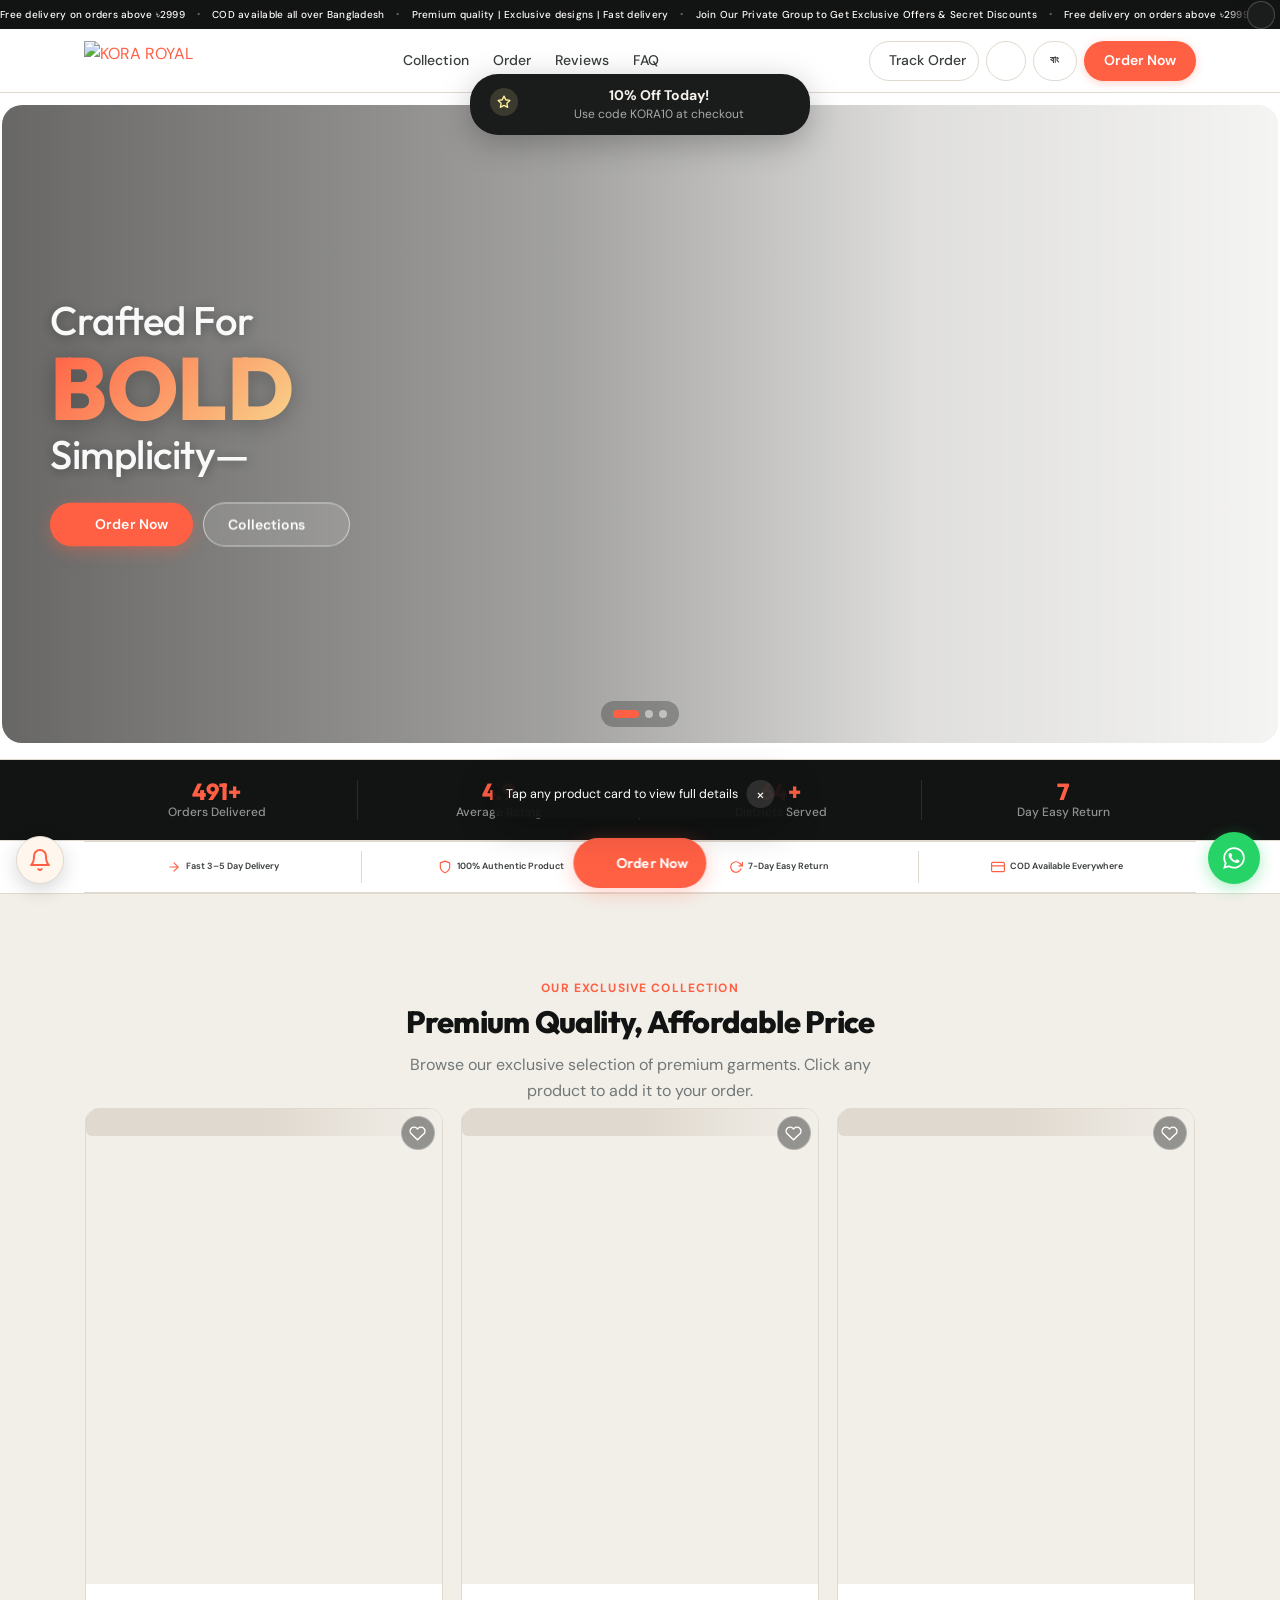
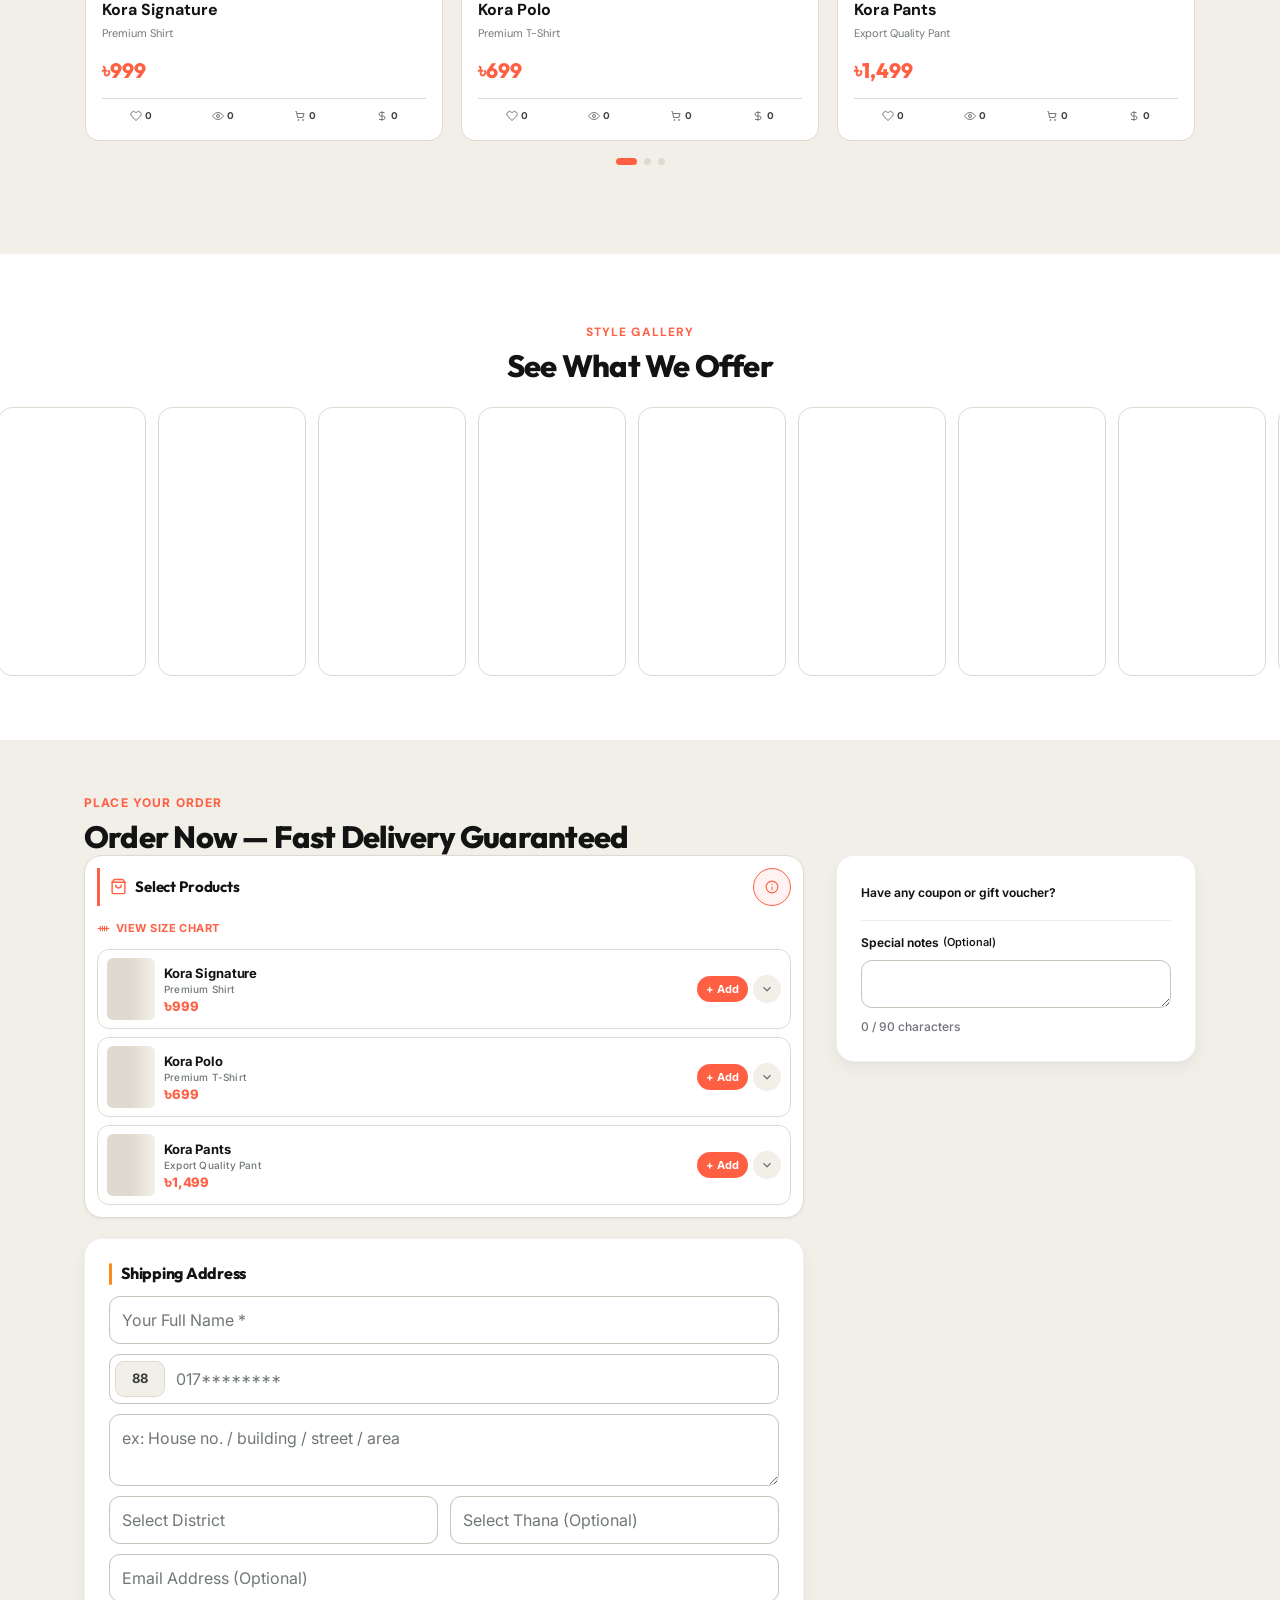
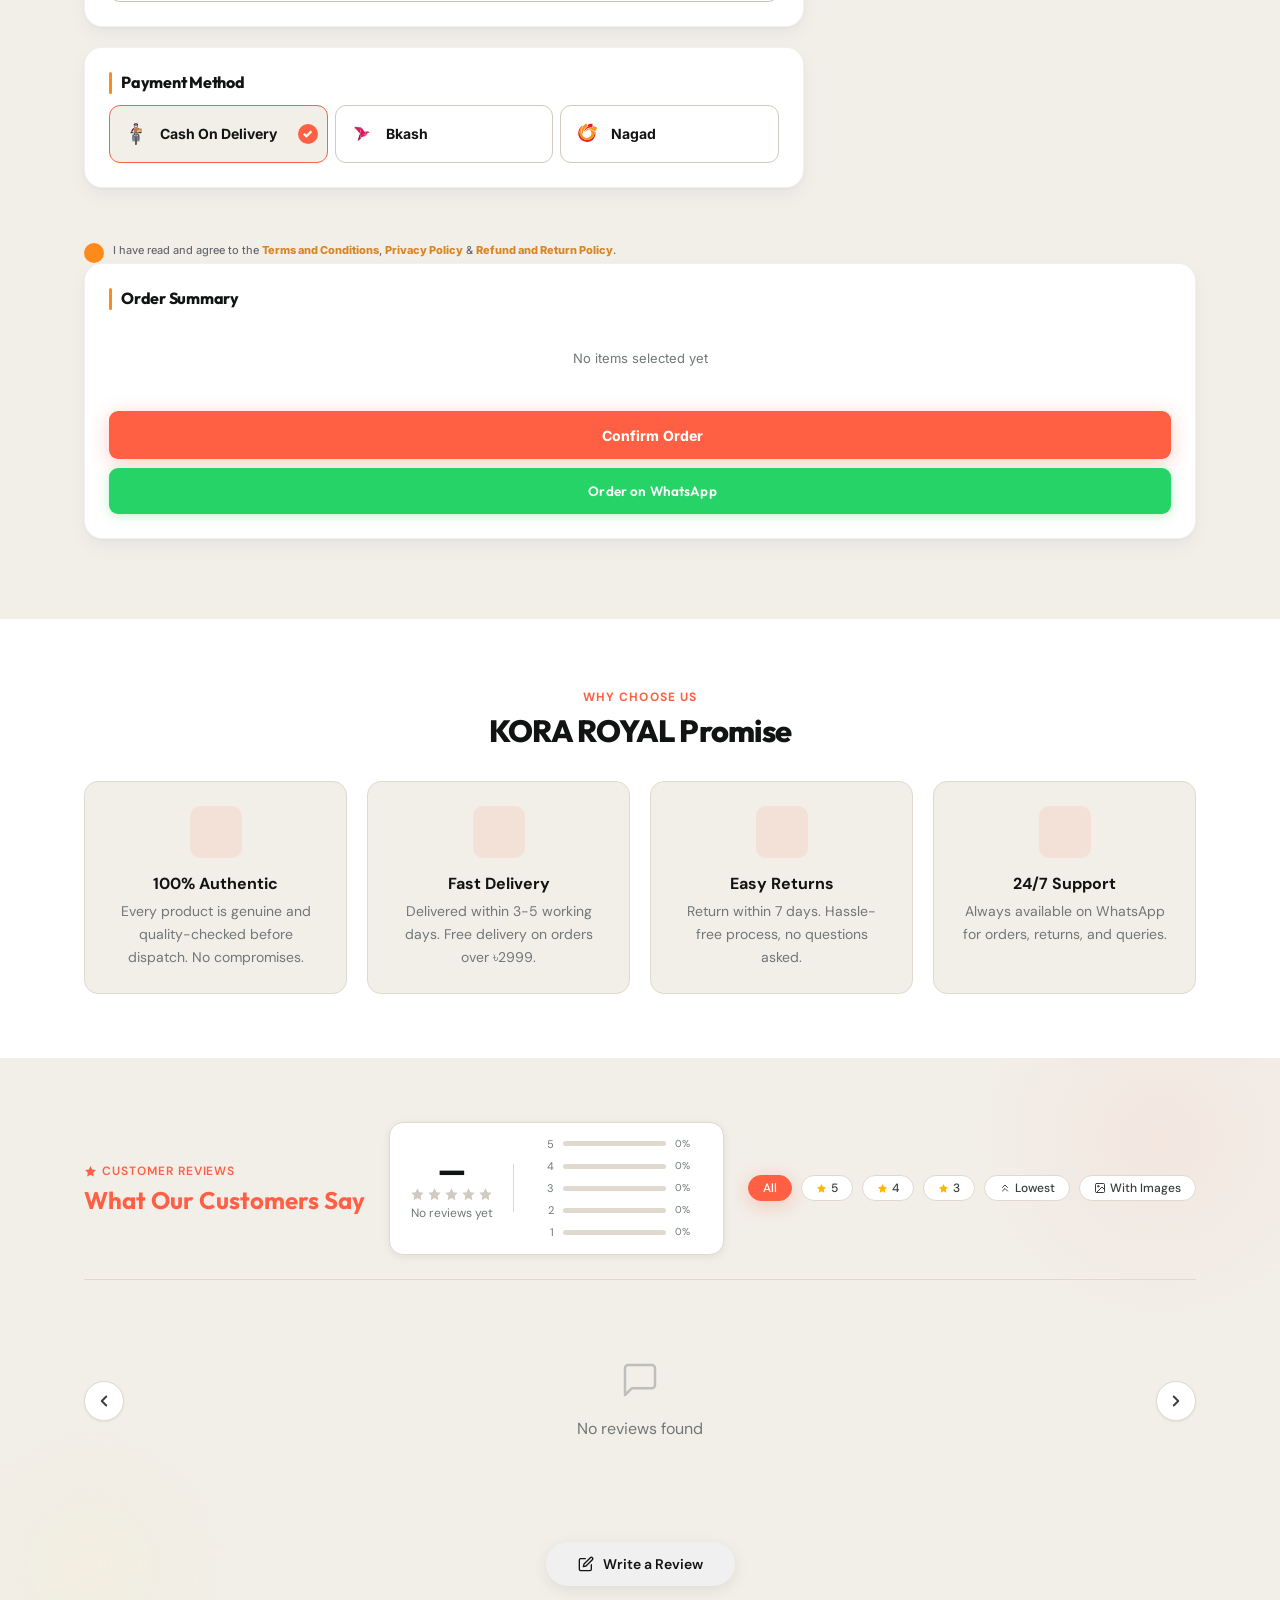
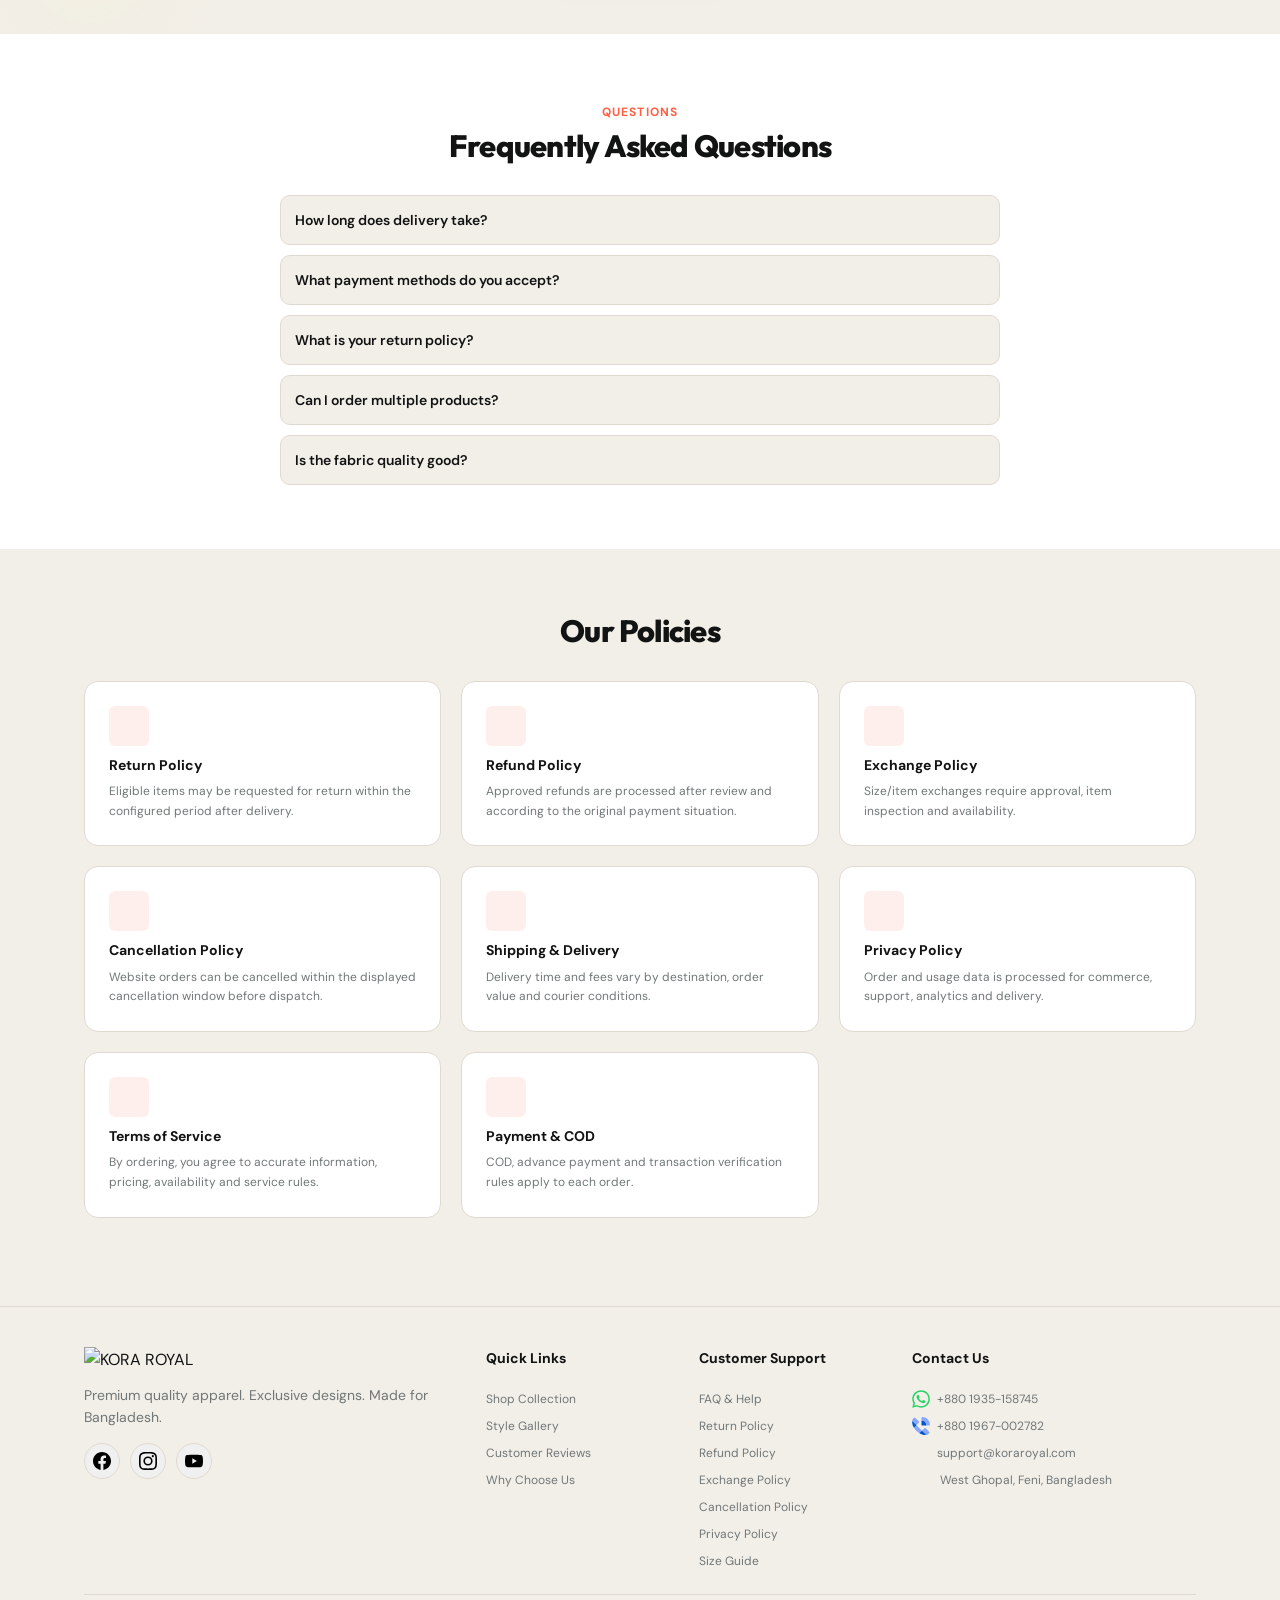
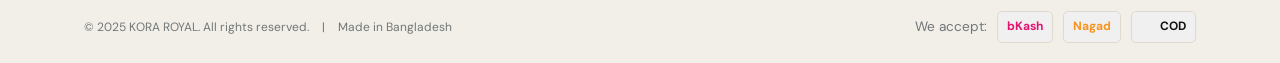
==== commit ba1d1f8e: "Add files via upload" ====
--- a/index.html
+++ b/index.html
@@ -9,6 +9,38 @@
   <meta name="keywords" content="premium shirt bangladesh, t-shirt bd, pant bangladesh, kora royal, COD apparel, online shopping bd, export quality clothing" />
   <meta name="robots" content="index, follow" />
   <meta name="author" content="KORA ROYAL" />
+  <!-- PWA Manifest -->
+  <link rel="manifest" href="/manifest.json" />
+  
+  <!-- PWA Meta Tags -->
+  <meta name="theme-color" content="#FF6044" />
+  <meta name="mobile-web-app-capable" content="yes" />
+  <meta name="apple-mobile-web-app-capable" content="yes" />
+  <meta name="apple-mobile-web-app-status-bar-style" content="default" />
+  <meta name="apple-mobile-web-app-title" content="KORA ROYAL" />
+  <meta name="application-name" content="KORA ROYAL" />
+  <meta name="msapplication-TileColor" content="#FF6044" />
+  <meta name="msapplication-tap-highlight" content="no" />
+  
+  <!-- Apple Touch Icons -->
+  <link rel="apple-touch-icon" href="/icons-svg/icon-192x192.svg" />
+  <link rel="apple-touch-icon" sizes="152x152" href="/icons-svg/icon-152x152.svg" />
+  <link rel="apple-touch-icon" sizes="180x180" href="/icons-svg/icon-192x192.svg" />
+  <link rel="apple-touch-icon" sizes="167x167" href="/icons-svg/icon-192x192.svg" />
+  
+  <!-- Favicon -->
+  <link rel="icon" type="image/png" sizes="32x32" href="/icons-svg/icon-96x96.svg" />
+  <link rel="icon" type="image/png" sizes="16x16" href="/icons-svg/icon-72x72.svg" />
+  
+  <!-- Splash Screens for iOS -->
+  <link rel="apple-touch-startup-image" href="/icons/icon-512x512.png" />
+  
+  <!-- Microsoft Tiles -->
+  <meta name="msapplication-config" content="/browserconfig.xml" />
+  
+  <!-- Viewport for PWA -->
+  <meta name="viewport" content="width=device-width, initial-scale=1.0, maximum-scale=5.0, viewport-fit=cover" />
+  
 
   <meta property="og:type" content="website" />
   <meta property="og:title" content="KORA ROYAL — Premium Apparel Bangladesh" />
@@ -39,6 +71,7 @@
 
 
   <!-- Lucide Icons — loaded once in head -->
+  <script src="js/diag.js"></script>
   <script src="https://unpkg.com/lucide@latest/dist/umd/lucide.js"></script>
 
   <!-- Single CSS entry point -->
@@ -877,6 +910,50 @@
 
 </head>
 <body>
+
+<!-- ================= APP LOADING ANIMATION (v1.0) =================
+     অ্যাপ/সাইট খোলার সময় ব্র্যান্ডেড লোডিং স্ক্রিন।
+     পেজ লোড হয়ে গেলে বা সর্বোচ্চ ৪ সেকেন্ড পরে নিজে থেকেই সরে যায়। -->
+<div id="kr-app-loader" aria-hidden="true">
+  <div class="kra-box">
+    <img class="kra-logo" src="icons-svg/icon-192x192.svg" alt="">
+    <div class="kra-bar"><i></i></div>
+  </div>
+</div>
+<style>
+  #kr-app-loader{position:fixed;inset:0;z-index:2147483600;display:flex;align-items:center;justify-content:center;background:#fffdf8;transition:opacity .4s ease,visibility .4s ease}
+  #kr-app-loader[data-kra-theme="dark"]{background:#15161a}
+  #kr-app-loader .kra-box{display:flex;flex-direction:column;align-items:center;gap:18px}
+  #kr-app-loader .kra-logo{width:74px;height:74px;border-radius:20px;box-shadow:0 10px 30px rgba(255,96,68,.25);animation:kraPop .5s ease}
+  #kr-app-loader .kra-bar{width:132px;height:4px;border-radius:99px;overflow:hidden;background:rgba(31,36,48,.12)}
+  #kr-app-loader[data-kra-theme="dark"] .kra-bar{background:rgba(255,255,255,.14)}
+  #kr-app-loader .kra-bar i{display:block;height:100%;width:40%;border-radius:99px;background:linear-gradient(90deg,#FF6044,#ff9373);animation:kraSlide 1.05s ease-in-out infinite}
+  @keyframes kraSlide{0%{transform:translateX(-110%)}100%{transform:translateX(340%)}}
+  @keyframes kraPop{from{opacity:0;transform:scale(.82)}to{opacity:1;transform:scale(1)}}
+  @media (prefers-reduced-motion:reduce){#kr-app-loader .kra-bar i,#kr-app-loader .kra-logo{animation:none}}
+</style>
+<script>
+(function () {
+  var el = document.getElementById('kr-app-loader');
+  if (!el) return;
+  /* থিম অনুযায়ী ব্যাকগ্রাউন্ড এখনই ঠিক করি (মূল JS লোড হওয়ার আগেই) */
+  try {
+    var t = localStorage.getItem('kr_theme') ||
+            (window.matchMedia && window.matchMedia('(prefers-color-scheme: dark)').matches ? 'dark' : 'light');
+    el.setAttribute('data-kra-theme', t);
+  } catch (e) {}
+  var done = false;
+  function hide() {
+    if (done) return; done = true;
+    el.style.opacity = '0'; el.style.visibility = 'hidden';
+    setTimeout(function () { if (el && el.parentNode) el.parentNode.removeChild(el); }, 450);
+  }
+  window.addEventListener('load', function () { setTimeout(hide, 150); });
+  setTimeout(hide, 4000); /* নিরাপত্তা-জাল: যত দেরিই হোক, লোডার আটকে থাকবে না */
+  window.addEventListener('pageshow', function (e) { if (e.persisted) hide(); });
+})();
+</script>
+<!-- ================= /APP LOADING ANIMATION ================= -->
 
 <!-- Google Tag Manager (noscript) -->
 <noscript><iframe src="https://www.googletagmanager.com/ns.html?id=GTM-MMBJVW59" height="0" width="0" style="display:none;visibility:hidden"></iframe></noscript>
@@ -2749,6 +2826,7 @@
 <!-- Error handler — loaded FIRST so it can catch errors from all other scripts -->
 
 <script src="js/integrations.js"></script>
+<script src="js/offline-mode.js"></script>
 <script src="js/api.js"></script>
 <script src="js/ui-icons.js"></script>
 <script src="js/ui-tracking.js"></script>
@@ -3058,5 +3136,99 @@
   }
 </script>
 
+<!-- PWA Scripts -->
+<script>
+  // Register Service Worker
+  if ('serviceWorker' in navigator) {
+    window.addEventListener('load', () => {
+      navigator.serviceWorker.register('/sw.js')
+        .then((registration) => {
+          console.log('[PWA] Service Worker registered:', registration.scope);
+          
+          // Check for updates
+          registration.addEventListener('updatefound', () => {
+            const newWorker = registration.installing;
+            console.log('[PWA] Service Worker update found');
+            
+            newWorker.addEventListener('statechange', () => {
+              if (newWorker.state === 'activated') {
+                console.log('[PWA] New Service Worker activated');
+                showUpdateNotification();
+              }
+            });
+          });
+        })
+        .catch((error) => {
+          console.error('[PWA] Service Worker registration failed:', error);
+        });
+    });
+  }
+  
+  function showUpdateNotification() {
+    const notification = document.createElement('div');
+    notification.style.cssText = `
+      position: fixed; bottom: 100px; left: 50%; transform: translateX(-50%);
+      background: #1a1a1a; color: white; padding: 16px 24px; border-radius: 16px;
+      font-family: 'Outfit', sans-serif; font-size: 14px;
+      box-shadow: 0 10px 30px rgba(0,0,0,0.3); z-index: 99999;
+      display: flex; align-items: center; gap: 12px;
+      animation: slideUp 0.5s cubic-bezier(0.34, 1.56, 0.64, 1);
+    `;
+    notification.innerHTML = `
+      <svg width="24" height="24" viewBox="0 0 24 24" fill="none" stroke="#4ade80" stroke-width="2">
+        <path d="M21 12a9 9 0 1 1-6.219-8.56"></path>
+        <polyline points="22 4 12 14.01 9 11.01"></polyline>
+      </svg>
+      <div>
+        <div style="font-weight:600;">Update Available</div>
+        <div style="font-size:12px;opacity:0.8;">Refresh to get latest version</div>
+      </div>
+      <button onclick="window.location.reload()" style="background:#FF6044;color:white;border:none;padding:8px 16px;border-radius:8px;font-weight:600;cursor:pointer;">Refresh</button>
+      <button onclick="this.parentElement.remove()" style="background:transparent;color:white;border:none;padding:8px;cursor:pointer;font-size:18px;">✕</button>
+    `;
+    document.body.appendChild(notification);
+    setTimeout(() => { if(notification.parentElement) notification.remove(); }, 10000);
+  }
+  
+  function isRunningAsPWA() {
+    return window.matchMedia('(display-mode: standalone)').standalone || 
+           window.navigator.standalone === true;
+  }
+  if (isRunningAsPWA()) document.body.classList.add('kr-pwa-mode');
+  
+  window.addEventListener('online', () => document.body.classList.remove('kr-offline'));
+  window.addEventListener('offline', () => document.body.classList.add('kr-offline'));
+</script>
+<!-- ═════════ NOTIFICATION SHORTCUT BUTTON (edit freely) ═════════
+     Homepage only. Opens the notification centre.
+     The coral count badge updates automatically (9+ when over 9). -->
+<style>
+  #krBellFab{
+    position:fixed; left:16px; bottom:calc(16px + env(safe-area-inset-bottom,0px));
+    z-index:950; width:48px; height:48px; border-radius:50%;
+    background:var(--bg-hover); border:1.5px solid var(--border-subtle,#E0D9CF);
+    box-shadow:0 6px 20px rgba(0,0,0,.16); display:flex; align-items:center;
+    justify-content:center; cursor:pointer; padding:0;
+  }
+  #krBellFab:active{ transform:scale(.94); }
+  #krBellFab svg{ width:24px; height:24px; color:var(--brand-coral,#FF6044); }
+  #krBellFabCount{
+    position:absolute; top:-4px; right:-4px; min-width:18px; height:18px;
+    padding:0 5px; box-sizing:border-box; background:#FF6044; color:#fff;
+    border:2px solid var(--bg-body,#F2EFE9); border-radius:9px;
+    font:700 10px/1 Outfit, sans-serif; display:none;
+    align-items:center; justify-content:center; font-variant-numeric:tabular-nums;
+  }
+</style>
+<button type="button" id="krBellFab" aria-label="Notifications" onclick="if(window.KRNotify){KRNotify.open();}">
+  <svg viewBox="0 0 24 24" fill="none" stroke="currentColor" stroke-width="2" stroke-linecap="round" stroke-linejoin="round"><path d="M18 8A6 6 0 0 0 6 8c0 7-3 9-3 9h18s-3-2-3-9"/><path d="M13.73 21a2 2 0 0 1-3.46 0"/></svg>
+  <span id="krBellFabCount" data-kr-ntf-count>0</span>
+</button>
+<!-- ═════════ /NOTIFICATION SHORTCUT BUTTON ═════════ -->
+
+<script src="js/pwa-install.js"></script>
+<script src="js/pwa-bug-report.js"></script>
+<script src="js/notify.js"></script>
+
 </body>
 </html>
--- a/css/style.css
+++ b/css/style.css
@@ -1,2347 +1,11 @@
-/* ============================================================
-   KORA ROYAL — style.css
-   Architecture: variables → dark → fonts → reset → layout
-                 → components → animations → responsive → accessibility
-   ============================================================ */
-
-/* ============================================================
-   1. CSS VARIABLES — LIGHT THEME (default)
-   ============================================================ */
-:root {
-  /* Brand Core */
-  --brand-black:  #121313;
-  --brand-coral:  #FF6044;
-  --brand-butter: #F7E998;
-
-  /* Background */
-  --bg-body:    #FFFDF9;
-  --bg-card:    #FFFFFF;
-  --bg-section: #FFF8F1;
-  --bg-hover:   #FFF6ED;
-
-  /* Text */
-  --text-primary:   #121313;
-  --text-secondary: #3B3F3F;
-  --text-muted:     #6B7070;
-  --text-coral:     #FF6044;
-
-  /* Border */
-  --border-subtle: #EEE7DD;
-
-  /* Buttons */
-  --btn-primary-bg:    #FF6044;
-  --btn-primary-text:  #FFFFFF;
-  --btn-secondary-bg:  #121313;
-  --btn-secondary-text:#FFFFFF;
-  --btn-premium-bg:    #F7E998;
-  --btn-premium-text:  #121313;
-
-  /* Inputs */
-  --input-bg:     #FFFFFF;
-  --input-border: #DED5C8;
-
-  /* Links */
-  --link: #FF6044;
-
-  /* Shadows */
-  --shadow-sm:  0 1px 3px rgba(18,19,19,0.08);
-  --shadow-md:  0 4px 16px rgba(18,19,19,0.10);
-  --shadow-lg:  0 8px 32px rgba(18,19,19,0.12);
-  --shadow-xl:  0 16px 48px rgba(18,19,19,0.14);
-
-  /* Radius */
-  --radius-sm:  6px;
-  --radius-md:  12px;
-  --radius-lg:  20px;
-  --radius-xl:  28px;
-  --radius-full:9999px;
-
-  /* Spacing */
-  --space-1:  4px;
-  --space-2:  8px;
-  --space-3:  12px;
-  --space-4:  16px;
-  --space-5:  20px;
-  --space-6:  24px;
-  --space-8:  32px;
-  --space-10: 40px;
-  --space-12: 48px;
-  --space-16: 64px;
-  --space-20: 80px;
-  --space-24: 96px;
-
-  /* Typography */
-  --font-en-heading: 'Outfit', sans-serif;
-  --font-en-body:    'DM Sans', sans-serif;
-  --font-bn-heading: 'Shadhinata', sans-serif;
-  --font-bn-title:   'Kafela', sans-serif;
-  --font-bn-body:    'AdorNoirrit', sans-serif;
-
-  /* Transitions */
-  --transition-fast:   150ms ease;
-  --transition-base:   250ms ease;
-  --transition-slow:   400ms cubic-bezier(0.25, 0.46, 0.45, 0.94);
-
-  /* Z-index scale */
-  --z-base:    1;
-  --z-dropdown:100;
-  --z-sticky:  200;
-  --z-fixed:   300;
-  --z-overlay: 400;
-  --z-modal:   500;
-  --z-island:  600;
-
-  /* Navbar height */
-  --navbar-h: 64px;
-}
-
-/* ============================================================
-   2. DARK THEME OVERRIDES
-   ============================================================ */
-[data-theme="dark"] {
-  --bg-body:    #121313;
-  --bg-card:    #1B1D1D;
-  --bg-section: #171919;
-  --bg-hover:   #202323;
-
-  --text-primary:   #FFFDF9;
-  --text-secondary: #D6D1C7;
-  --text-muted:     #A9A398;
-  --text-coral:     #FF8A75;
-
-  --border-subtle: #2A2D2D;
-
-  --btn-secondary-bg:   #FFFDF9;
-  --btn-secondary-text: #121313;
-
-  --input-bg:     #1B1D1D;
-  --input-border: #343838;
-
-  --link: #FF8A75;
-
-  --shadow-sm:  0 1px 3px rgba(0,0,0,0.30);
-  --shadow-md:  0 4px 16px rgba(0,0,0,0.40);
-  --shadow-lg:  0 8px 32px rgba(0,0,0,0.50);
-  --shadow-xl:  0 16px 48px rgba(0,0,0,0.60);
-}
-
-/* ============================================================
-   3. FONTS
-   ============================================================ */
-@import url('https://fonts.googleapis.com/css2?family=Outfit:wght@300;400;500;600;700;800&family=DM+Sans:ital,opsz,wght@0,9..40,300;0,9..40,400;0,9..40,500;0,9..40,600;1,9..40,400&display=swap');
-
-/* Bengali Fonts — local /fonts */
-@font-face {
-  font-family: 'Shadhinata';
-  src: url('../fonts/Shadhinata.woff2') format('woff2'),
-       url('../fonts/Shadhinata.woff') format('woff');
-  font-weight: normal;
-  font-display: swap;
-}
-@font-face {
-  font-family: 'Kafela';
-  src: url('../fonts/Kafela.woff2') format('woff2'),
-       url('../fonts/Kafela.woff') format('woff');
-  font-weight: normal;
-  font-display: swap;
-}
-@font-face {
-  font-family: 'AdorNoirrit';
-  src: url('../fonts/AdorNoirrit.woff2') format('woff2'),
-       url('../fonts/AdorNoirrit.woff') format('woff');
-  font-weight: normal;
-  font-display: swap;
-}
-
-/* ============================================================
-   4. BASE / RESET
-   ============================================================ */
-*, *::before, *::after {
-  box-sizing: border-box;
-  margin: 0;
-  padding: 0;
-}
-
-html {
-  scroll-behavior: smooth;
-  -webkit-text-size-adjust: 100%;
-  font-size: 16px;
-}
-
-body {
-  font-family: var(--font-en-body);
-  font-size: 1rem;
-  line-height: 1.6;
-  color: var(--text-primary);
-  background-color: var(--bg-body);
-  transition: background-color var(--transition-slow), color var(--transition-slow);
-  overflow-x: hidden;
-}
-
-/* Bengali lang overrides */
-[data-lang="bn"] body,
-[data-lang="bn"] p,
-[data-lang="bn"] span,
-[data-lang="bn"] input,
-[data-lang="bn"] textarea,
-[data-lang="bn"] select,
-[data-lang="bn"] label {
-  font-family: var(--font-bn-body), sans-serif;
-}
-[data-lang="bn"] h1,
-[data-lang="bn"] h2 {
-  font-family: var(--font-bn-heading), sans-serif;
-}
-[data-lang="bn"] h3,
-[data-lang="bn"] h4,
-[data-lang="bn"] h5,
-[data-lang="bn"] .badge,
-[data-lang="bn"] .kr-btn {
-  font-family: var(--font-bn-title), sans-serif;
-}
-
-img, video {
-  max-width: 100%;
-  display: block;
-}
-
-a {
-  color: var(--link);
-  text-decoration: none;
-  transition: color var(--transition-fast);
-}
-a:hover { opacity: 0.8; }
-
-ul, ol { list-style: none; }
-
-button {
-  cursor: pointer;
-  border: none;
-  background: none;
-  font-family: inherit;
-}
-
-input, textarea, select {
-  font-family: inherit;
-  font-size: 1rem;
-}
-
-/* ============================================================
-   5. LAYOUT UTILITIES
-   ============================================================ */
-.container {
-  width: 100%;
-  max-width: 1160px;
-  margin: 0 auto;
-  padding: 0 var(--space-6);
-}
-
-.section {
-  padding: var(--space-20) 0;
-}
-
-.section--alt {
-  background-color: var(--bg-section);
-}
-
-.flex { display: flex; }
-.flex-col { flex-direction: column; }
-.items-center { align-items: center; }
-.justify-center { justify-content: center; }
-.justify-between { justify-content: space-between; }
-.gap-2 { gap: var(--space-2); }
-.gap-3 { gap: var(--space-3); }
-.gap-4 { gap: var(--space-4); }
-.gap-6 { gap: var(--space-6); }
-.gap-8 { gap: var(--space-8); }
-.grid { display: grid; }
-
-/* ============================================================
-   6. ANNOUNCEMENT BAR
-   ============================================================ */
-#kr-announcement {
-  position: relative;
-  background: var(--brand-black);
-  color: #FFFDF9;
-  padding: var(--space-2) 0;
-  overflow: hidden;
-  white-space: nowrap;
-  font-size: 0.8125rem;
-  font-weight: 500;
-  letter-spacing: 0.02em;
-  z-index: var(--z-sticky);
-}
-[data-theme="dark"] #kr-announcement {
-  background: #1B1D1D;
-  border-bottom: 1px solid var(--border-subtle);
-}
-
-.kr-announce-track {
-  display: inline-flex;
-  animation: announceScroll 28s linear infinite;
-}
-.kr-announce-track:hover { animation-play-state: paused; }
-
-.kr-announce-track span {
-  padding: 0 var(--space-12);
-}
-.kr-announce-track span::before {
-  content: '·';
-  margin-right: var(--space-12);
-  opacity: 0.4;
-}
-.kr-announce-track span:first-child::before { display: none; }
-
-.kr-announce-close {
-  position: absolute;
-  right: var(--space-4);
-  top: 50%;
-  transform: translateY(-50%);
-  color: rgba(255,255,255,0.6);
-  font-size: 1rem;
-  line-height: 1;
-  z-index: 2;
-  padding: var(--space-1) var(--space-2);
-  transition: color var(--transition-fast);
-}
-.kr-announce-close:hover { color: #FFFDF9; }
-
-@keyframes announceScroll {
-  from { transform: translateX(0); }
-  to   { transform: translateX(-50%); }
-}
-
-/* ============================================================
-   7. NAVBAR
-   ============================================================ */
-#kr-navbar {
-  position: sticky;
-  top: 0;
-  left: 0;
-  right: 0;
-  height: var(--navbar-h);
-  z-index: var(--z-sticky);
-  background: var(--bg-body);
-  border-bottom: 1px solid transparent;
-  transition: all var(--transition-slow);
-}
-#kr-navbar.is-scrolled {
-  border-bottom-color: var(--border-subtle);
-  backdrop-filter: blur(20px) saturate(1.4);
-  -webkit-backdrop-filter: blur(20px) saturate(1.4);
-  background: rgba(255,253,249,0.85);
-  box-shadow: var(--shadow-sm);
-}
-[data-theme="dark"] #kr-navbar.is-scrolled {
-  background: rgba(18,19,19,0.85);
-}
-
-.kr-nav-inner {
-  display: flex;
-  align-items: center;
-  justify-content: space-between;
-  height: 100%;
-  max-width: 1160px;
-  margin: 0 auto;
-  padding: 0 var(--space-6);
-}
-
-.kr-nav-logo img {
-  height: 44px;
-  width: auto;
-  transition: opacity var(--transition-base);
-}
-.kr-nav-logo img.logo-fade { opacity: 0; }
-
-/* Hide dark/light logo based on theme */
-[data-theme="light"] .kr-logo-dark { display: none; }
-[data-theme="dark"]  .kr-logo-light { display: none; }
-
-.kr-nav-links {
-  display: flex;
-  align-items: center;
-  gap: var(--space-6);
-}
-.kr-nav-links a {
-  font-size: 0.9375rem;
-  font-weight: 500;
-  color: var(--text-secondary);
-  transition: color var(--transition-fast);
-}
-.kr-nav-links a:hover { color: var(--brand-coral); }
-
-.kr-nav-actions {
-  display: flex;
-  align-items: center;
-  gap: var(--space-3);
-}
-
-/* Theme toggle */
-.kr-btn-icon {
-  display: flex;
-  align-items: center;
-  justify-content: center;
-  width: 38px;
-  height: 38px;
-  border-radius: var(--radius-full);
-  color: var(--text-secondary);
-  border: 1px solid var(--border-subtle);
-  background: var(--bg-card);
-  transition: all var(--transition-fast);
-}
-.kr-btn-icon:hover {
-  background: var(--bg-hover);
-  color: var(--brand-coral);
-  border-color: var(--brand-coral);
-}
-.kr-btn-icon svg { width: 18px; height: 18px; }
-
-/* Lang toggle */
-.kr-lang-toggle {
-  font-size: 0.75rem;
-  font-weight: 700;
-  letter-spacing: 0.05em;
-  padding: var(--space-1) var(--space-3);
-  border-radius: var(--radius-full);
-  border: 1.5px solid var(--border-subtle);
-  background: var(--bg-card);
-  color: var(--text-secondary);
-  transition: all var(--transition-fast);
-  min-width: 46px;
-}
-.kr-lang-toggle:hover {
-  border-color: var(--brand-coral);
-  color: var(--brand-coral);
-}
-
-/* Order now nav button */
-.kr-btn-nav-order {
-  background: var(--brand-coral);
-  color: #FFFFFF;
-  padding: var(--space-2) var(--space-5);
-  border-radius: var(--radius-full);
-  font-size: 0.875rem;
-  font-weight: 600;
-  transition: all var(--transition-fast);
-  box-shadow: 0 2px 8px rgba(255,96,68,0.35);
-}
-.kr-btn-nav-order:hover {
-  background: #E8502E;
-  transform: translateY(-1px);
-  box-shadow: 0 4px 16px rgba(255,96,68,0.45);
-}
-
-/* Hamburger */
-.kr-hamburger {
-  display: none;
-  flex-direction: column;
-  gap: 5px;
-  width: 38px;
-  height: 38px;
-  align-items: center;
-  justify-content: center;
-  border-radius: var(--radius-sm);
-  border: 1px solid var(--border-subtle);
-  background: var(--bg-card);
-}
-.kr-hamburger span {
-  display: block;
-  width: 20px;
-  height: 1.5px;
-  background: var(--text-primary);
-  border-radius: 2px;
-  transition: all var(--transition-base);
-}
-.kr-hamburger.is-open span:nth-child(1) { transform: translateY(6.5px) rotate(45deg); }
-.kr-hamburger.is-open span:nth-child(2) { opacity: 0; }
-.kr-hamburger.is-open span:nth-child(3) { transform: translateY(-6.5px) rotate(-45deg); }
-
-/* Mobile menu */
-#kr-mobile-menu {
-  display: none;
-  position: fixed;
-  top: var(--navbar-h);
-  left: 0;
-  right: 0;
-  background: var(--bg-card);
-  border-bottom: 1px solid var(--border-subtle);
-  padding: var(--space-6);
-  z-index: calc(var(--z-sticky) - 1);
-  flex-direction: column;
-  gap: var(--space-4);
-  box-shadow: var(--shadow-md);
-}
-#kr-mobile-menu.is-open { display: flex; }
-#kr-mobile-menu a {
-  font-size: 1rem;
-  font-weight: 500;
-  color: var(--text-primary);
-  padding: var(--space-3) 0;
-  border-bottom: 1px solid var(--border-subtle);
-}
-#kr-mobile-menu a:last-child { border-bottom: none; }
-
-/* ============================================================
-   8. DYNAMIC ISLAND
-   ============================================================ */
-#kr-island {
-  position: fixed;
-  top: calc(var(--navbar-h) + 12px);
-  left: 50%;
-  transform: translateX(-50%) translateY(-120%);
-  z-index: var(--z-island);
-  background: var(--brand-black);
-  color: #FFFDF9;
-  border-radius: 28px;
-  padding: var(--space-3) var(--space-5);
-  display: flex;
-  align-items: center;
-  gap: var(--space-3);
-  min-width: 280px;
-  max-width: 420px;
-  box-shadow: var(--shadow-xl);
-  transition: transform 0.4s cubic-bezier(0.34, 1.56, 0.64, 1);
-  pointer-events: none;
-  will-change: transform;
-}
-#kr-island.is-visible {
-  transform: translateX(-50%) translateY(0);
-  pointer-events: auto;
-}
-
-.kr-island-icon {
-  width: 32px;
-  height: 32px;
-  border-radius: 50%;
-  display: flex;
-  align-items: center;
-  justify-content: center;
-  flex-shrink: 0;
-  background: rgba(255,255,255,0.12);
-}
-.kr-island-icon svg { width: 16px; height: 16px; }
-.kr-island-icon--success { background: rgba(52,199,89,0.25); color: #34C759; }
-.kr-island-icon--error   { background: rgba(255,69,58,0.25);  color: #FF453A; }
-.kr-island-icon--offer   { background: rgba(247,233,152,0.2); color: var(--brand-butter); }
-.kr-island-icon--info    { background: rgba(255,96,68,0.2);   color: var(--brand-coral); }
-
-.kr-island-content { flex: 1; min-width: 0; }
-.kr-island-title {
-  font-size: 0.8125rem;
-  font-weight: 700;
-  margin-bottom: 1px;
-  white-space: nowrap;
-  overflow: hidden;
-  text-overflow: ellipsis;
-}
-.kr-island-body {
-  font-size: 0.75rem;
-  color: rgba(255,255,255,0.7);
-  white-space: nowrap;
-  overflow: hidden;
-  text-overflow: ellipsis;
-}
-
-/* ============================================================
-   9. HERO SECTION
-   ============================================================ */
-#kr-hero {
-  position: relative;
-  min-height: calc(100vh - var(--navbar-h) - 36px);
-  display: grid;
-  grid-template-columns: 1fr 1fr;
-  align-items: center;
-  gap: var(--space-12);
-  padding: var(--space-16) 0;
-  overflow: hidden;
-}
-
-/* Background orbs */
-.kr-hero-orbs {
-  position: absolute;
-  inset: 0;
-  pointer-events: none;
-  z-index: 0;
-}
-.kr-orb {
-  position: absolute;
-  border-radius: 50%;
-  filter: blur(80px);
-  opacity: 0.18;
-  animation: orbFloat 8s ease-in-out infinite;
-}
-.kr-orb--1 {
-  width: 600px; height: 600px;
-  background: var(--brand-coral);
-  top: -200px; right: -100px;
-  animation-delay: 0s;
-}
-.kr-orb--2 {
-  width: 400px; height: 400px;
-  background: var(--brand-butter);
-  bottom: -100px; left: -100px;
-  animation-delay: -3s;
-}
-.kr-orb--3 {
-  width: 300px; height: 300px;
-  background: #B89DF5;
-  top: 40%; left: 30%;
-  opacity: 0.1;
-  animation-delay: -5s;
-}
-@keyframes orbFloat {
-  0%, 100% { transform: translate(0, 0) scale(1); }
-  50%       { transform: translate(20px, -30px) scale(1.05); }
-}
-
-.kr-hero-content {
-  position: relative;
-  z-index: 1;
-}
-
-.kr-hero-badge {
-  display: inline-flex;
-  align-items: center;
-  gap: var(--space-2);
-  background: var(--brand-butter);
-  color: var(--brand-black);
-  padding: var(--space-2) var(--space-4);
-  border-radius: var(--radius-full);
-  font-size: 0.75rem;
-  font-weight: 700;
-  letter-spacing: 0.08em;
-  text-transform: uppercase;
-  margin-bottom: var(--space-5);
-}
-.kr-hero-badge svg { width: 14px; height: 14px; }
-
-.kr-hero-title {
-  font-family: var(--font-en-heading);
-  font-size: clamp(2.5rem, 5vw, 4rem);
-  font-weight: 800;
-  line-height: 1.1;
-  letter-spacing: -0.03em;
-  color: var(--text-primary);
-  margin-bottom: var(--space-6);
-}
-.kr-hero-title span { color: var(--brand-coral); }
-
-.kr-hero-desc {
-  font-size: 1.0625rem;
-  color: var(--text-secondary);
-  line-height: 1.7;
-  max-width: 480px;
-  margin-bottom: var(--space-8);
-}
-
-/* Hero stats */
-.kr-hero-stats {
-  display: flex;
-  gap: var(--space-8);
-  margin-bottom: var(--space-8);
-}
-.kr-stat-item {}
-.kr-stat-num {
-  font-family: var(--font-en-heading);
-  font-size: 1.75rem;
-  font-weight: 800;
-  color: var(--text-primary);
-  line-height: 1;
-}
-.kr-stat-label {
-  font-size: 0.8125rem;
-  color: var(--text-muted);
-  margin-top: 2px;
-}
-
-/* Hero CTA */
-.kr-hero-cta {
-  display: flex;
-  gap: var(--space-3);
-  flex-wrap: wrap;
-  margin-bottom: var(--space-8);
-}
-
-/* Trust chips */
-.kr-trust-chips {
-  display: flex;
-  gap: var(--space-3);
-  flex-wrap: wrap;
-}
-.kr-trust-chip {
-  display: inline-flex;
-  align-items: center;
-  gap: var(--space-2);
-  background: var(--bg-card);
-  border: 1px solid var(--border-subtle);
-  border-radius: var(--radius-full);
-  padding: var(--space-2) var(--space-4);
-  font-size: 0.8125rem;
-  color: var(--text-secondary);
-  font-weight: 500;
-}
-.kr-trust-chip svg { width: 14px; height: 14px; color: var(--brand-coral); }
-
-/* Hero visual */
-.kr-hero-visual {
-  position: relative;
-  z-index: 1;
-}
-
-.kr-hero-main-img-wrap {
-  position: relative;
-  border-radius: var(--radius-xl);
-  overflow: hidden;
-  background: var(--bg-section);
-  aspect-ratio: 4/5;
-  cursor: zoom-in;
-}
-.kr-hero-main-img-wrap img {
-  width: 100%;
-  height: 100%;
-  object-fit: cover;
-  transition: transform 0.5s cubic-bezier(0.25, 0.46, 0.45, 0.94);
-}
-.kr-hero-main-img-wrap:hover img,
-.kr-hero-main-img-wrap.is-zoomed img {
-  transform: scale(1.06);
-}
-
-/* Product details popup on hover */
-.kr-hero-product-popup {
-  position: absolute;
-  bottom: var(--space-4);
-  left: var(--space-4);
-  right: var(--space-4);
-  background: rgba(18,19,19,0.85);
-  backdrop-filter: blur(12px);
-  border-radius: var(--radius-md);
-  padding: var(--space-4) var(--space-5);
-  color: #FFFDF9;
-  opacity: 0;
-  transform: translateY(8px);
-  transition: all var(--transition-base);
-  pointer-events: none;
-}
-.kr-hero-main-img-wrap.is-zoomed .kr-hero-product-popup,
-.kr-hero-main-img-wrap:hover .kr-hero-product-popup {
-  opacity: 1;
-  transform: translateY(0);
-}
-.kr-hero-product-popup-name {
-  font-weight: 700;
-  font-size: 0.9375rem;
-  margin-bottom: var(--space-1);
-}
-.kr-hero-product-popup-price {
-  font-size: 1.125rem;
-  font-weight: 800;
-  color: var(--brand-butter);
-}
-.kr-hero-product-popup-rating {
-  font-size: 0.75rem;
-  color: rgba(255,255,255,0.7);
-  margin-top: var(--space-1);
-}
-
-/* Select this button on hero */
-.kr-hero-select-btn {
-  position: absolute;
-  bottom: var(--space-4);
-  right: var(--space-4);
-  background: var(--brand-coral);
-  color: #FFFFFF;
-  padding: var(--space-2) var(--space-4);
-  border-radius: var(--radius-full);
-  font-size: 0.8125rem;
-  font-weight: 600;
-  transform: translateY(8px);
-  opacity: 0;
-  transition: all var(--transition-base);
-  box-shadow: var(--shadow-md);
-}
-.kr-hero-main-img-wrap.is-zoomed .kr-hero-select-btn,
-.kr-hero-main-img-wrap:hover .kr-hero-select-btn {
-  opacity: 1;
-  transform: translateY(0);
-}
-
-/* Hero thumbnails */
-.kr-hero-thumbs {
-  display: flex;
-  gap: var(--space-3);
-  margin-top: var(--space-4);
-}
-.kr-hero-thumb {
-  width: 72px;
-  height: 88px;
-  border-radius: var(--radius-md);
-  overflow: hidden;
-  cursor: pointer;
-  border: 2px solid transparent;
-  transition: all var(--transition-base);
-  flex-shrink: 0;
-}
-.kr-hero-thumb img {
-  width: 100%;
-  height: 100%;
-  object-fit: cover;
-}
-.kr-hero-thumb.is-active {
-  border-color: var(--brand-coral);
-  box-shadow: 0 0 0 2px rgba(255,96,68,0.2);
-}
-.kr-hero-thumb:hover:not(.is-active) {
-  border-color: var(--border-subtle);
-  transform: translateY(-2px);
-}
-
-/* Floating cards */
-.kr-floating-card {
-  position: absolute;
-  background: var(--bg-card);
-  border-radius: var(--radius-md);
-  padding: var(--space-3) var(--space-4);
-  box-shadow: var(--shadow-lg);
-  font-size: 0.8125rem;
-  font-weight: 600;
-  color: var(--text-primary);
-  border: 1px solid var(--border-subtle);
-  z-index: 2;
-}
-.kr-floating-card--sold {
-  top: var(--space-6);
-  left: calc(-1 * var(--space-6));
-  animation: floatCard1 4s ease-in-out infinite;
-}
-.kr-floating-card--rating {
-  top: 40%;
-  right: calc(-1 * var(--space-6));
-  animation: floatCard2 5s ease-in-out infinite;
-}
-.kr-floating-card-value {
-  font-size: 1.25rem;
-  font-weight: 800;
-  color: var(--brand-coral);
-}
-.kr-floating-card-label { color: var(--text-muted); font-size: 0.75rem; font-weight: 500; }
-
-@keyframes floatCard1 {
-  0%, 100% { transform: translateY(0); }
-  50%       { transform: translateY(-8px); }
-}
-@keyframes floatCard2 {
-  0%, 100% { transform: translateY(0); }
-  50%       { transform: translateY(8px); }
-}
-
-/* ============================================================
-   10. GALLERY CAROUSEL (Infinite scroll)
-   ============================================================ */
-#kr-gallery {
-  padding: var(--space-16) 0;
-  overflow: hidden;
-}
-
-.kr-gallery-header {
-  text-align: center;
-  margin-bottom: var(--space-10);
-}
-
-.kr-carousel-viewport {
-  overflow: hidden;
-  cursor: grab;
-  user-select: none;
-  position: relative;
-}
-.kr-carousel-viewport:active { cursor: grabbing; }
-
-.kr-carousel-track {
-  display: flex;
-  gap: var(--space-4);
-  animation: carouselScroll 28s linear infinite;
-  width: max-content;
-}
-.kr-carousel-track.is-paused { animation-play-state: paused; }
-
-@keyframes carouselScroll {
-  from { transform: translateX(0); }
-  to   { transform: translateX(-50%); }
-}
-
-.kr-carousel-card {
-  flex-shrink: 0;
-  width: 220px;
-  border-radius: var(--radius-lg);
-  overflow: hidden;
-  background: var(--bg-card);
-  border: 1px solid var(--border-subtle);
-  transition: transform var(--transition-base), box-shadow var(--transition-base);
-  cursor: pointer;
-}
-.kr-carousel-card:hover {
-  transform: translateY(-4px);
-  box-shadow: var(--shadow-lg);
-}
-.kr-carousel-card-img {
-  width: 100%;
-  height: 260px;
-  object-fit: cover;
-}
-.kr-carousel-card-info {
-  padding: var(--space-4);
-}
-.kr-carousel-card-name {
-  font-weight: 600;
-  font-size: 0.9rem;
-  color: var(--text-primary);
-  margin-bottom: var(--space-2);
-}
-.kr-carousel-card-meta {
-  display: flex;
-  align-items: center;
-  justify-content: space-between;
-  font-size: 0.75rem;
-  color: var(--text-muted);
-}
-.kr-carousel-card-price {
-  font-weight: 700;
-  color: var(--brand-coral);
-  font-size: 0.9375rem;
-}
-
-/* ============================================================
-   11. SECTION HEADINGS (reusable)
-   ============================================================ */
-.kr-section-label {
-  display: inline-block;
-  font-size: 0.6875rem;
-  font-weight: 700;
-  letter-spacing: 0.12em;
-  text-transform: uppercase;
-  color: var(--brand-coral);
-  margin-bottom: var(--space-3);
-}
-.kr-section-title {
-  font-family: var(--font-en-heading);
-  font-size: clamp(1.75rem, 3vw, 2.5rem);
-  font-weight: 800;
-  letter-spacing: -0.02em;
-  color: var(--text-primary);
-  line-height: 1.15;
-}
-.kr-section-title span { color: var(--brand-coral); }
-.kr-section-subtitle {
-  font-size: 1.0625rem;
-  color: var(--text-muted);
-  margin-top: var(--space-3);
-  max-width: 560px;
-}
-
-/* ============================================================
-   12. ORDER FORM SECTION
-   ============================================================ */
-#kr-order-form {
-  padding: var(--space-20) 0;
-  background: var(--bg-section);
-}
-
-.kr-form-layout {
-  display: grid;
-  grid-template-columns: 1fr 400px;
-  gap: var(--space-8);
-  align-items: start;
-}
-
-/* Form card */
-.kr-form-card {
-  background: var(--bg-card);
-  border-radius: var(--radius-xl);
-  border: 1px solid var(--border-subtle);
-  padding: var(--space-8);
-  box-shadow: var(--shadow-md);
-}
-
-.kr-form-section-title {
-  font-family: var(--font-en-heading);
-  font-size: 1.125rem;
-  font-weight: 700;
-  color: var(--text-primary);
-  margin-bottom: var(--space-5);
-  padding-bottom: var(--space-4);
-  border-bottom: 1px solid var(--border-subtle);
-  display: flex;
-  align-items: center;
-  gap: var(--space-3);
-}
-.kr-form-section-title svg { color: var(--brand-coral); width: 18px; height: 18px; }
-
-/* Product rows */
-.kr-co-list { display: flex; flex-direction: column; gap: var(--space-3); }
-
-.kr-co-row {
-  background: var(--bg-section);
-  border: 1px solid var(--border-subtle);
-  border-radius: var(--radius-md);
-  padding: var(--space-4);
-  transition: border-color var(--transition-fast);
-}
-.kr-co-row.is-active { border-color: var(--brand-coral); }
-
-.kr-co-row-header {
-  display: flex;
-  align-items: center;
-  gap: var(--space-3);
-  margin-bottom: var(--space-4);
-}
-.kr-co-thumb {
-  width: 52px;
-  height: 64px;
-  border-radius: var(--radius-sm);
-  object-fit: cover;
-  flex-shrink: 0;
-}
-.kr-co-info { flex: 1; min-width: 0; }
-.kr-co-name {
-  font-weight: 600;
-  font-size: 0.9375rem;
-  color: var(--text-primary);
-}
-.kr-co-price {
-  font-weight: 700;
-  color: var(--brand-coral);
-  font-size: 0.9375rem;
-  margin-top: 2px;
-}
-.kr-co-sizechart-btn {
-  font-size: 0.75rem;
-  color: var(--brand-coral);
-  text-decoration: underline;
-  cursor: pointer;
-  background: none;
-  border: none;
-  font-family: inherit;
-}
-
-.kr-co-controls { display: flex; flex-direction: column; gap: var(--space-3); }
-
-/* Size buttons */
-.kr-size-label, .kr-color-label {
-  font-size: 0.75rem;
-  font-weight: 600;
-  color: var(--text-muted);
-  text-transform: uppercase;
-  letter-spacing: 0.06em;
-  margin-bottom: var(--space-2);
-  display: block;
-}
-
-.kr-size-buttons, .kr-color-buttons {
-  display: flex;
-  flex-wrap: wrap;
-  gap: var(--space-2);
-}
-
-.kr-size-btn {
-  min-width: 42px;
-  height: 36px;
-  padding: 0 var(--space-3);
-  border: 1.5px solid var(--border-subtle);
-  border-radius: var(--radius-sm);
-  background: var(--bg-card);
-  color: var(--text-primary);
-  font-size: 0.8125rem;
-  font-weight: 600;
-  cursor: pointer;
-  transition: all var(--transition-fast);
-}
-.kr-size-btn:hover {
-  border-color: var(--brand-coral);
-  color: var(--brand-coral);
-}
-.kr-size-btn.is-selected {
-  background: var(--brand-coral);
-  border-color: var(--brand-coral);
-  color: #FFFFFF;
-}
-
-/* Color buttons */
-.kr-color-btn {
-  width: 28px;
-  height: 28px;
-  border-radius: 50%;
-  border: 2px solid transparent;
-  cursor: pointer;
-  transition: all var(--transition-fast);
-  position: relative;
-}
-.kr-color-btn::after {
-  content: '';
-  position: absolute;
-  inset: -3px;
-  border-radius: 50%;
-  border: 2px solid transparent;
-  transition: border-color var(--transition-fast);
-}
-.kr-color-btn.is-selected::after { border-color: var(--brand-coral); }
-.kr-color-btn:hover::after { border-color: var(--text-muted); }
-
-/* Color swatches */
-.kr-color-black    { background: #1A1A1A; }
-.kr-color-white    { background: #F5F5F5; border: 1px solid #DDD; }
-.kr-color-gray     { background: #7A7A7A; }
-.kr-color-brown    { background: #8B5E3C; }
-.kr-color-olive    { background: #6B7347; }
-.kr-color-cream    { background: #EFE9D9; border: 1px solid #DDD; }
-.kr-color-pink     { background: #F2B8C6; }
-.kr-color-offwhite { background: #FAF6F0; border: 1px solid #DDD; }
-.kr-color-magenta  { background: #8B4569; }
-.kr-color-mixed    { background: linear-gradient(135deg, #8B4569, #3C3C6B, #6B7347); }
-
-/* Qty control */
-.kr-qty-row {
-  display: flex;
-  align-items: center;
-  justify-content: space-between;
-}
-.kr-qty-wrap {
-  display: flex;
-  align-items: center;
-  gap: 0;
-  border: 1.5px solid var(--border-subtle);
-  border-radius: var(--radius-sm);
-  overflow: hidden;
-}
-.kr-qty-btn {
-  width: 34px;
-  height: 34px;
-  display: flex;
-  align-items: center;
-  justify-content: center;
-  background: var(--bg-section);
-  color: var(--text-primary);
-  font-size: 1.25rem;
-  line-height: 1;
-  transition: background var(--transition-fast);
-  cursor: pointer;
-}
-.kr-qty-btn:hover { background: var(--brand-coral); color: #FFFFFF; }
-.kr-qty-val {
-  min-width: 38px;
-  height: 34px;
-  display: flex;
-  align-items: center;
-  justify-content: center;
-  font-weight: 700;
-  font-size: 0.9375rem;
-  border-left: 1.5px solid var(--border-subtle);
-  border-right: 1.5px solid var(--border-subtle);
-  background: var(--bg-card);
-}
-.kr-co-subtotal {
-  font-weight: 700;
-  font-size: 0.9375rem;
-  color: var(--text-primary);
-}
-
-/* Duplicate button */
-.kr-duplicate-btn {
-  display: inline-flex;
-  align-items: center;
-  gap: var(--space-2);
-  font-size: 0.8rem;
-  color: var(--brand-coral);
-  font-weight: 600;
-  background: rgba(255,96,68,0.08);
-  border: 1px dashed var(--brand-coral);
-  border-radius: var(--radius-sm);
-  padding: var(--space-2) var(--space-3);
-  transition: all var(--transition-fast);
-  cursor: pointer;
-  margin-top: var(--space-3);
-}
-.kr-duplicate-btn:hover {
-  background: rgba(255,96,68,0.14);
-}
-.kr-duplicate-btn svg { width: 14px; height: 14px; }
-
-/* Duplicate instance row */
-.kr-co-instance {
-  background: var(--bg-card);
-  border: 1.5px dashed var(--border-subtle);
-  border-radius: var(--radius-sm);
-  padding: var(--space-3);
-  margin-top: var(--space-3);
-}
-.kr-co-instance-header {
-  display: flex;
-  align-items: center;
-  justify-content: space-between;
-  margin-bottom: var(--space-3);
-  font-size: 0.8125rem;
-  font-weight: 600;
-  color: var(--text-muted);
-}
-.kr-co-instance-remove {
-  color: var(--text-muted);
-  cursor: pointer;
-  transition: color var(--transition-fast);
-}
-.kr-co-instance-remove:hover { color: #FF453A; }
-
-/* ============================================================
-   13. CUSTOMER INFO FORM FIELDS
-   ============================================================ */
-.kr-field {
-  display: flex;
-  flex-direction: column;
-  gap: var(--space-2);
-  margin-bottom: var(--space-5);
-}
-.kr-field:last-child { margin-bottom: 0; }
-
-.kr-label {
-  font-size: 0.875rem;
-  font-weight: 600;
-  color: var(--text-secondary);
-}
-.kr-label .kr-optional {
-  font-weight: 400;
-  color: var(--text-muted);
-  font-size: 0.8rem;
-  margin-left: var(--space-2);
-}
-.kr-label .kr-required {
-  color: var(--brand-coral);
-  margin-left: 2px;
-}
-
-.kr-input {
-  width: 100%;
-  height: 46px;
-  padding: 0 var(--space-4);
-  background: var(--input-bg);
-  border: 1.5px solid var(--input-border);
-  border-radius: var(--radius-md);
-  color: var(--text-primary);
-  font-size: 0.9375rem;
-  transition: border-color var(--transition-fast), box-shadow var(--transition-fast);
-  outline: none;
-}
-.kr-input:focus {
-  border-color: var(--brand-coral);
-  box-shadow: 0 0 0 3px rgba(255,96,68,0.12);
-}
-.kr-input.is-error {
-  border-color: #FF453A;
-  box-shadow: 0 0 0 3px rgba(255,69,58,0.12);
-  animation: shake 0.4s ease;
-}
-.kr-input::placeholder { color: var(--text-muted); }
-
-.kr-textarea {
-  width: 100%;
-  min-height: 90px;
-  padding: var(--space-4);
-  background: var(--input-bg);
-  border: 1.5px solid var(--input-border);
-  border-radius: var(--radius-md);
-  color: var(--text-primary);
-  font-size: 0.9375rem;
-  resize: vertical;
-  transition: border-color var(--transition-fast), box-shadow var(--transition-fast);
-  outline: none;
-}
-.kr-textarea:focus {
-  border-color: var(--brand-coral);
-  box-shadow: 0 0 0 3px rgba(255,96,68,0.12);
-}
-.kr-textarea::placeholder { color: var(--text-muted); }
-
-/* Field error message */
-.kr-field-error {
-  font-size: 0.8rem;
-  color: #FF453A;
-  display: none;
-}
-.kr-field.is-error .kr-field-error { display: block; }
-
-/* ============================================================
-   14. DISTRICT DROPDOWN (Custom)
-   ============================================================ */
-.kr-district-wrap { position: relative; }
-
-.kr-district-trigger {
-  width: 100%;
-  height: 46px;
-  padding: 0 var(--space-4);
-  background: var(--input-bg);
-  border: 1.5px solid var(--input-border);
-  border-radius: var(--radius-md);
-  color: var(--text-primary);
-  font-size: 0.9375rem;
-  text-align: left;
-  display: flex;
-  align-items: center;
-  justify-content: space-between;
-  cursor: pointer;
-  transition: border-color var(--transition-fast);
-  outline: none;
-}
-.kr-district-trigger:focus,
-.kr-district-trigger.is-open {
-  border-color: var(--brand-coral);
-  box-shadow: 0 0 0 3px rgba(255,96,68,0.12);
-}
-.kr-district-trigger.is-error { border-color: #FF453A; }
-.kr-district-trigger svg { width: 16px; height: 16px; color: var(--text-muted); transition: transform var(--transition-fast); }
-.kr-district-trigger.is-open svg { transform: rotate(180deg); }
-.kr-district-placeholder { color: var(--text-muted); }
-
-.kr-district-dropdown {
-  position: absolute;
-  top: calc(100% + 4px);
-  left: 0;
-  right: 0;
-  background: var(--bg-card);
-  border: 1.5px solid var(--border-subtle);
-  border-radius: var(--radius-md);
-  z-index: var(--z-dropdown);
-  box-shadow: var(--shadow-lg);
-  display: none;
-  max-height: 280px;
-  overflow: hidden;
-  flex-direction: column;
-}
-.kr-district-dropdown.is-open { display: flex; }
-
-.kr-district-search {
-  padding: var(--space-3);
-  border-bottom: 1px solid var(--border-subtle);
-}
-.kr-district-search input {
-  width: 100%;
-  padding: var(--space-2) var(--space-3);
-  border: 1px solid var(--border-subtle);
-  border-radius: var(--radius-sm);
-  background: var(--bg-section);
-  font-size: 0.875rem;
-  color: var(--text-primary);
-  outline: none;
-}
-.kr-district-search input:focus { border-color: var(--brand-coral); }
-
-.kr-district-list {
-  overflow-y: auto;
-  flex: 1;
-}
-.kr-district-option {
-  padding: var(--space-3) var(--space-4);
-  font-size: 0.9rem;
-  color: var(--text-primary);
-  cursor: pointer;
-  transition: background var(--transition-fast);
-}
-.kr-district-option:hover { background: var(--bg-hover); color: var(--brand-coral); }
-.kr-district-option.is-selected { background: rgba(255,96,68,0.08); color: var(--brand-coral); font-weight: 600; }
-.kr-district-option.is-hidden { display: none; }
-
-/* ============================================================
-   15. COUPON INPUT
-   ============================================================ */
-.kr-coupon-row {
-  display: flex;
-  gap: var(--space-3);
-  align-items: flex-end;
-}
-.kr-coupon-row .kr-field { flex: 1; margin-bottom: 0; }
-.kr-coupon-feedback {
-  font-size: 0.8125rem;
-  margin-top: var(--space-2);
-  min-height: 18px;
-}
-.kr-coupon-feedback.is-success { color: #34C759; }
-.kr-coupon-feedback.is-error   { color: #FF453A; }
-
-/* ============================================================
-   16. PAYMENT METHOD
-   ============================================================ */
-.kr-payment-options {
-  display: grid;
-  grid-template-columns: repeat(3, 1fr);
-  gap: var(--space-3);
-  margin-bottom: var(--space-5);
-}
-.kr-payment-option {
-  position: relative;
-}
-.kr-payment-option input[type="radio"] {
-  position: absolute;
-  opacity: 0;
-  width: 0;
-  height: 0;
-}
-.kr-payment-label {
-  display: flex;
-  flex-direction: column;
-  align-items: center;
-  gap: var(--space-2);
-  padding: var(--space-4);
-  border: 1.5px solid var(--border-subtle);
-  border-radius: var(--radius-md);
-  cursor: pointer;
-  transition: all var(--transition-fast);
-  text-align: center;
-  background: var(--bg-section);
-}
-.kr-payment-label svg { width: 22px; height: 22px; color: var(--text-muted); }
-.kr-payment-label span { font-size: 0.8125rem; font-weight: 600; color: var(--text-secondary); }
-.kr-payment-option input:checked + .kr-payment-label {
-  border-color: var(--brand-coral);
-  background: rgba(255,96,68,0.06);
-  color: var(--brand-coral);
-}
-.kr-payment-option input:checked + .kr-payment-label svg,
-.kr-payment-option input:checked + .kr-payment-label span { color: var(--brand-coral); }
-
-/* bKash / Nagad panels */
-.kr-payment-panel {
-  overflow: hidden;
-  max-height: 0;
-  transition: max-height 0.4s cubic-bezier(0.25, 0.46, 0.45, 0.94),
-              opacity var(--transition-base);
-  opacity: 0;
-}
-.kr-payment-panel.is-open {
-  max-height: 800px;
-  opacity: 1;
-}
-.kr-payment-panel-inner {
-  background: var(--bg-section);
-  border: 1px solid var(--border-subtle);
-  border-radius: var(--radius-md);
-  padding: var(--space-5);
-  margin-bottom: var(--space-5);
-}
-.kr-payment-steps {
-  display: flex;
-  flex-direction: column;
-  gap: var(--space-3);
-  margin-bottom: var(--space-5);
-}
-.kr-payment-step {
-  display: flex;
-  align-items: flex-start;
-  gap: var(--space-3);
-  font-size: 0.875rem;
-  color: var(--text-secondary);
-}
-.kr-payment-step-num {
-  width: 24px;
-  height: 24px;
-  border-radius: 50%;
-  background: var(--brand-coral);
-  color: #FFFFFF;
-  font-size: 0.75rem;
-  font-weight: 700;
-  display: flex;
-  align-items: center;
-  justify-content: center;
-  flex-shrink: 0;
-}
-.kr-payment-step svg { color: var(--brand-coral); flex-shrink: 0; margin-top: 2px; }
-.kr-payment-merchant {
-  background: var(--bg-card);
-  border: 1.5px solid var(--border-subtle);
-  border-radius: var(--radius-sm);
-  padding: var(--space-3) var(--space-4);
-  margin-bottom: var(--space-4);
-  display: flex;
-  align-items: center;
-  justify-content: space-between;
-}
-.kr-payment-merchant-label { font-size: 0.75rem; color: var(--text-muted); }
-.kr-payment-merchant-num { font-weight: 700; font-size: 1rem; color: var(--text-primary); letter-spacing: 0.04em; }
-
-/* ============================================================
-   17. ORDER SUMMARY SIDEBAR
-   ============================================================ */
-.kr-summary-card {
-  position: sticky;
-  top: calc(var(--navbar-h) + var(--space-4));
-  background: var(--bg-card);
-  border-radius: var(--radius-xl);
-  border: 1px solid var(--border-subtle);
-  padding: var(--space-6);
-  box-shadow: var(--shadow-md);
-}
-.kr-summary-title {
-  font-family: var(--font-en-heading);
-  font-size: 1.0625rem;
-  font-weight: 700;
-  color: var(--text-primary);
-  margin-bottom: var(--space-5);
-  padding-bottom: var(--space-4);
-  border-bottom: 1px solid var(--border-subtle);
-}
-
-.kr-summary-items { display: flex; flex-direction: column; gap: var(--space-3); margin-bottom: var(--space-5); }
-
-.kr-summary-item {
-  display: flex;
-  align-items: center;
-  gap: var(--space-3);
-  padding: var(--space-3);
-  background: var(--bg-section);
-  border-radius: var(--radius-sm);
-}
-.kr-summary-item-img {
-  width: 40px;
-  height: 50px;
-  object-fit: cover;
-  border-radius: var(--radius-sm);
-  flex-shrink: 0;
-}
-.kr-summary-item-info { flex: 1; min-width: 0; }
-.kr-summary-item-name {
-  font-size: 0.8125rem;
-  font-weight: 600;
-  color: var(--text-primary);
-  white-space: nowrap;
-  overflow: hidden;
-  text-overflow: ellipsis;
-}
-.kr-summary-item-meta {
-  font-size: 0.75rem;
-  color: var(--text-muted);
-  margin-top: 1px;
-}
-.kr-summary-item-price {
-  font-weight: 700;
-  font-size: 0.875rem;
-  color: var(--text-primary);
-  flex-shrink: 0;
-}
-
-/* Summary totals */
-.kr-summary-totals { display: flex; flex-direction: column; gap: var(--space-3); }
-.kr-summary-row {
-  display: flex;
-  justify-content: space-between;
-  align-items: center;
-  font-size: 0.9rem;
-}
-.kr-summary-row-label { color: var(--text-muted); }
-.kr-summary-row-val { font-weight: 600; color: var(--text-primary); }
-.kr-summary-row--discount .kr-summary-row-val { color: #34C759; }
-.kr-summary-row--total {
-  border-top: 2px solid var(--border-subtle);
-  padding-top: var(--space-3);
-  margin-top: var(--space-2);
-}
-.kr-summary-row--total .kr-summary-row-label { font-weight: 700; font-size: 1rem; color: var(--text-primary); }
-.kr-summary-row--total .kr-summary-row-val { font-weight: 800; font-size: 1.125rem; color: var(--brand-coral); }
-.kr-summary-row--cod .kr-summary-row-val { color: var(--text-muted); font-size: 0.875rem; }
-
-.kr-summary-empty {
-  text-align: center;
-  padding: var(--space-8) 0;
-  color: var(--text-muted);
-  font-size: 0.875rem;
-}
-.kr-summary-empty svg { width: 40px; height: 40px; margin: 0 auto var(--space-3); opacity: 0.4; }
-
-/* ============================================================
-   18. BUTTONS (Global)
-   ============================================================ */
-.kr-btn {
-  display: inline-flex;
-  align-items: center;
-  justify-content: center;
-  gap: var(--space-2);
-  padding: var(--space-4) var(--space-6);
-  border-radius: var(--radius-full);
-  font-size: 0.9375rem;
-  font-weight: 600;
-  letter-spacing: 0.01em;
-  cursor: pointer;
-  transition: all var(--transition-fast);
-  outline: none;
-  border: none;
-  white-space: nowrap;
-  text-decoration: none;
-}
-.kr-btn svg { width: 18px; height: 18px; flex-shrink: 0; }
-
-.kr-btn--primary {
-  background: var(--btn-primary-bg);
-  color: var(--btn-primary-text);
-  box-shadow: 0 2px 12px rgba(255,96,68,0.35);
-}
-.kr-btn--primary:hover {
-  background: #E8502E;
-  transform: translateY(-1px);
-  box-shadow: 0 4px 20px rgba(255,96,68,0.45);
-}
-.kr-btn--primary:active { transform: translateY(0); }
-
-.kr-btn--secondary {
-  background: var(--btn-secondary-bg);
-  color: var(--btn-secondary-text);
-}
-.kr-btn--secondary:hover {
-  opacity: 0.85;
-  transform: translateY(-1px);
-}
-
-.kr-btn--outline {
-  background: transparent;
-  color: var(--brand-coral);
-  border: 2px solid var(--brand-coral);
-}
-.kr-btn--outline:hover {
-  background: rgba(255,96,68,0.08);
-  transform: translateY(-1px);
-}
-
-.kr-btn--wa {
-  background: #25D366;
-  color: #FFFFFF;
-  box-shadow: 0 2px 12px rgba(37,211,102,0.35);
-}
-.kr-btn--wa:hover {
-  background: #1EBE59;
-  transform: translateY(-1px);
-  box-shadow: 0 4px 20px rgba(37,211,102,0.45);
-}
-
-.kr-btn--sm {
-  padding: var(--space-2) var(--space-4);
-  font-size: 0.875rem;
-}
-.kr-btn--lg {
-  padding: var(--space-5) var(--space-8);
-  font-size: 1rem;
-}
-.kr-btn--full { width: 100%; }
-
-.kr-btn:disabled {
-  opacity: 0.5;
-  cursor: not-allowed;
-  transform: none;
-}
-
-/* Confirm button special */
-#kr-confirm-btn {
-  animation: confirmPulse 3s ease-in-out infinite;
-}
-#kr-confirm-btn.is-shaking { animation: shake 0.4s ease; }
-#kr-confirm-btn.is-loading {
-  pointer-events: none;
-  opacity: 0.8;
-}
-
-@keyframes confirmPulse {
-  0%, 90%, 100% { box-shadow: 0 2px 12px rgba(255,96,68,0.35); }
-  95%            { box-shadow: 0 4px 24px rgba(255,96,68,0.6); transform: scale(1.01); }
-}
-
-/* ============================================================
-   19. SIZE CHART OVERLAY
-   ============================================================ */
-#sizeChartOverlay {
-  position: fixed;
-  inset: 0;
-  background: rgba(18,19,19,0.65);
-  backdrop-filter: blur(8px);
-  z-index: var(--z-overlay);
-  display: flex;
-  align-items: center;
-  justify-content: center;
-  opacity: 0;
-  visibility: hidden;
-  transition: all var(--transition-base);
-}
-#sizeChartOverlay.is-open {
-  opacity: 1;
-  visibility: visible;
-}
-
-.kr-sizechart-modal {
-  background: var(--bg-card);
-  border-radius: var(--radius-xl);
-  padding: var(--space-8);
-  max-width: 540px;
-  width: 90%;
-  max-height: 80vh;
-  overflow-y: auto;
-  transform: scale(0.96) translateY(8px);
-  transition: transform var(--transition-base);
-  border: 1px solid var(--border-subtle);
-  box-shadow: var(--shadow-xl);
-}
-#sizeChartOverlay.is-open .kr-sizechart-modal {
-  transform: scale(1) translateY(0);
-}
-.kr-sizechart-header {
-  display: flex;
-  align-items: center;
-  justify-content: space-between;
-  margin-bottom: var(--space-6);
-}
-.kr-sizechart-title {
-  font-family: var(--font-en-heading);
-  font-size: 1.25rem;
-  font-weight: 700;
-}
-.kr-sizechart-close {
-  width: 36px;
-  height: 36px;
-  display: flex;
-  align-items: center;
-  justify-content: center;
-  border-radius: 50%;
-  background: var(--bg-section);
-  cursor: pointer;
-  transition: all var(--transition-fast);
-  color: var(--text-muted);
-}
-.kr-sizechart-close:hover { background: var(--bg-hover); color: var(--text-primary); }
-.kr-sizechart-close svg { width: 18px; height: 18px; }
-
-.kr-sizechart-table {
-  width: 100%;
-  border-collapse: collapse;
-  font-size: 0.875rem;
-}
-.kr-sizechart-table th,
-.kr-sizechart-table td {
-  padding: var(--space-3) var(--space-4);
-  text-align: center;
-  border: 1px solid var(--border-subtle);
-}
-.kr-sizechart-table th {
-  background: var(--bg-section);
-  font-weight: 700;
-  color: var(--text-secondary);
-  font-size: 0.8125rem;
-  text-transform: uppercase;
-  letter-spacing: 0.04em;
-}
-.kr-sizechart-table td { color: var(--text-primary); }
-.kr-sizechart-table tr:hover td { background: var(--bg-hover); }
-
-/* ============================================================
-   20. TRUST SECTION
-   ============================================================ */
-#kr-trust { padding: var(--space-16) 0; }
-
-.kr-trust-grid {
-  display: grid;
-  grid-template-columns: repeat(4, 1fr);
-  gap: var(--space-6);
-}
-
-.kr-trust-card {
-  padding: var(--space-6);
-  background: var(--bg-card);
-  border-radius: var(--radius-lg);
-  border: 1px solid var(--border-subtle);
-  text-align: center;
-  transition: all var(--transition-slow);
-  perspective: 400px;
-}
-.kr-trust-card:hover {
-  transform: translateY(-4px);
-  box-shadow: var(--shadow-lg);
-  border-color: var(--brand-coral);
-}
-.kr-trust-icon-wrap {
-  width: 60px;
-  height: 60px;
-  margin: 0 auto var(--space-4);
-  background: rgba(255,96,68,0.10);
-  border-radius: var(--radius-md);
-  display: flex;
-  align-items: center;
-  justify-content: center;
-  transition: transform var(--transition-slow);
-}
-.kr-trust-card:hover .kr-trust-icon-wrap {
-  transform: rotateY(360deg);
-  background: rgba(255,96,68,0.18);
-}
-.kr-trust-icon-wrap svg { width: 28px; height: 28px; color: var(--brand-coral); }
-.kr-trust-card-title {
-  font-weight: 700;
-  font-size: 1rem;
-  color: var(--text-primary);
-  margin-bottom: var(--space-2);
-}
-.kr-trust-card-desc { font-size: 0.875rem; color: var(--text-muted); line-height: 1.6; }
-
-/* ============================================================
-   21. REVIEWS SECTION
-   ============================================================ */
-#kr-reviews { padding: var(--space-16) 0; background: var(--bg-section); }
-
-.kr-reviews-grid {
-  display: grid;
-  grid-template-columns: repeat(3, 1fr);
-  gap: var(--space-6);
-}
-
-.kr-review-card {
-  background: var(--bg-card);
-  border-radius: var(--radius-lg);
-  border: 1px solid var(--border-subtle);
-  padding: var(--space-6);
-  transition: all var(--transition-slow);
-}
-.kr-review-card:hover {
-  transform: translateY(-2px);
-  box-shadow: var(--shadow-md);
-}
-.kr-review-stars {
-  display: flex;
-  gap: 2px;
-  margin-bottom: var(--space-4);
-}
-.kr-review-stars svg { width: 16px; height: 16px; color: #FFB800; fill: #FFB800; }
-.kr-review-text {
-  font-size: 0.9375rem;
-  color: var(--text-secondary);
-  line-height: 1.7;
-  margin-bottom: var(--space-5);
-  font-style: italic;
-}
-.kr-review-text::before { content: '"'; }
-.kr-review-text::after  { content: '"'; }
-.kr-review-author {
-  display: flex;
-  align-items: center;
-  gap: var(--space-3);
-}
-.kr-review-avatar {
-  width: 40px;
-  height: 40px;
-  border-radius: 50%;
-  background: var(--bg-section);
-  display: flex;
-  align-items: center;
-  justify-content: center;
-  font-weight: 700;
-  font-size: 1rem;
-  color: var(--brand-coral);
-  border: 2px solid var(--border-subtle);
-  flex-shrink: 0;
-}
-.kr-review-name { font-weight: 700; font-size: 0.9375rem; }
-.kr-review-location { font-size: 0.75rem; color: var(--text-muted); }
-
-/* ============================================================
-   22. FAQ ACCORDION
-   ============================================================ */
-#kr-faq { padding: var(--space-16) 0; }
-
-.kr-faq-list { display: flex; flex-direction: column; gap: var(--space-3); max-width: 720px; margin: 0 auto; }
-
-.kr-faq-item {
-  background: var(--bg-card);
-  border: 1px solid var(--border-subtle);
-  border-radius: var(--radius-md);
-  overflow: hidden;
-  transition: border-color var(--transition-fast);
-}
-.kr-faq-item.is-open { border-color: var(--brand-coral); }
-
-.kr-faq-q {
-  display: flex;
-  align-items: center;
-  justify-content: space-between;
-  gap: var(--space-4);
-  padding: var(--space-5) var(--space-6);
-  cursor: pointer;
-  font-weight: 600;
-  font-size: 1rem;
-  color: var(--text-primary);
-  transition: color var(--transition-fast);
-}
-.kr-faq-q:hover { color: var(--brand-coral); }
-.kr-faq-item.is-open .kr-faq-q { color: var(--brand-coral); }
-.kr-faq-chevron {
-  width: 20px;
-  height: 20px;
-  color: var(--text-muted);
-  flex-shrink: 0;
-  transition: transform var(--transition-fast);
-}
-.kr-faq-item.is-open .kr-faq-chevron { transform: rotate(180deg); color: var(--brand-coral); }
-
-.kr-faq-a {
-  max-height: 0;
-  overflow: hidden;
-  transition: max-height 0.4s cubic-bezier(0.25, 0.46, 0.45, 0.94);
-}
-.kr-faq-item.is-open .kr-faq-a { max-height: 240px; }
-.kr-faq-a-inner {
-  padding: 0 var(--space-6) var(--space-5);
-  color: var(--text-secondary);
-  font-size: 0.9375rem;
-  line-height: 1.7;
-}
-
-/* ============================================================
-   23. POLICIES
-   ============================================================ */
-#kr-policies { padding: var(--space-16) 0; background: var(--bg-section); }
-
-.kr-policies-grid {
-  display: grid;
-  grid-template-columns: repeat(3, 1fr);
-  gap: var(--space-6);
-}
-.kr-policy-card {
-  background: var(--bg-card);
-  border-radius: var(--radius-lg);
-  border: 1px solid var(--border-subtle);
-  padding: var(--space-6);
-}
-.kr-policy-card-icon {
-  width: 44px;
-  height: 44px;
-  border-radius: var(--radius-sm);
-  background: rgba(255,96,68,0.10);
-  display: flex;
-  align-items: center;
-  justify-content: center;
-  margin-bottom: var(--space-4);
-}
-.kr-policy-card-icon svg { width: 22px; height: 22px; color: var(--brand-coral); }
-.kr-policy-card-title {
-  font-weight: 700;
-  font-size: 1rem;
-  margin-bottom: var(--space-3);
-  color: var(--text-primary);
-}
-.kr-policy-card-text { font-size: 0.875rem; color: var(--text-muted); line-height: 1.7; }
-
-/* ============================================================
-   24. FOOTER
-   ============================================================ */
-#kr-footer {
-  background: var(--brand-black);
-  color: rgba(255,255,255,0.7);
-  padding: var(--space-16) 0 var(--space-8);
-}
-
-.kr-footer-grid {
-  display: grid;
-  grid-template-columns: 1fr auto auto auto;
-  gap: var(--space-12);
-  margin-bottom: var(--space-12);
-  align-items: start;
-}
-.kr-footer-logo { height: 120px; width: auto; margin-bottom: var(--space-4); }
-.kr-footer-tagline { font-size: 0.875rem; line-height: 1.7; max-width: 260px; }
-
-.kr-footer-col-title {
-  font-size: 0.8125rem;
-  font-weight: 700;
-  text-transform: uppercase;
-  letter-spacing: 0.08em;
-  color: #FFFDF9;
-  margin-bottom: var(--space-4);
-}
-.kr-footer-links { display: flex; flex-direction: column; gap: var(--space-3); }
-.kr-footer-links a { font-size: 0.875rem; color: rgba(255,255,255,0.6); transition: color var(--transition-fast); }
-.kr-footer-links a:hover { color: var(--brand-coral); }
-
-.kr-footer-bottom {
-  display: flex;
-  align-items: center;
-  justify-content: space-between;
-  border-top: 1px solid rgba(255,255,255,0.1);
-  padding-top: var(--space-6);
-  font-size: 0.8125rem;
-  color: rgba(255,255,255,0.4);
-  flex-wrap: wrap;
-  gap: var(--space-3);
-}
-
-/* ============================================================
-   25. FIXED BOTTOM BUTTONS
-   ============================================================ */
-#kr-fixed-bottom {
-  position: fixed;
-  bottom: var(--space-5);
-  left: 50%;
-  transform: translateX(-50%);
-  z-index: var(--z-fixed);
-  pointer-events: none;
-}
-
-.kr-fixed-order-now {
-  pointer-events: auto;
-  display: flex;
-}
-.kr-fixed-order-now.is-hidden { display: none; }
-
-.kr-fixed-confirm {
-  pointer-events: auto;
-  display: none;
-}
-.kr-fixed-confirm.is-visible { display: flex; }
-
-/* WhatsApp fixed support button */
-#kr-wa-support-fixed {
-  position: fixed;
-  bottom: var(--space-5);
-  right: var(--space-5);
-  z-index: var(--z-fixed);
-  width: 52px;
-  height: 52px;
-  border-radius: 50%;
-  background: #25D366;
-  color: #FFFFFF;
-  display: flex;
-  align-items: center;
-  justify-content: center;
-  box-shadow: 0 4px 16px rgba(37,211,102,0.45);
-  transition: all var(--transition-fast);
-}
-#kr-wa-support-fixed:hover {
-  transform: scale(1.08);
-  box-shadow: 0 6px 24px rgba(37,211,102,0.6);
-}
-#kr-wa-support-fixed svg { width: 26px; height: 26px; }
-
-/* ============================================================
-   26. ANIMATIONS
-   ============================================================ */
-@keyframes shake {
-  0%, 100% { transform: translateX(0); }
-  15%       { transform: translateX(-6px); }
-  30%       { transform: translateX(6px); }
-  45%       { transform: translateX(-4px); }
-  60%       { transform: translateX(4px); }
-  75%       { transform: translateX(-2px); }
-  90%       { transform: translateX(2px); }
-}
-
-@keyframes fadeUp {
-  from { opacity: 0; transform: translateY(24px); }
-  to   { opacity: 1; transform: translateY(0); }
-}
-
-@keyframes fadeIn {
-  from { opacity: 0; }
-  to   { opacity: 1; }
-}
-
-@keyframes countUp {
-  from { opacity: 0; transform: translateY(10px); }
-  to   { opacity: 1; transform: translateY(0); }
-}
-
-/* Scroll animations */
-.anim-fade-up {
-  opacity: 0;
-  transform: translateY(24px);
-  transition: opacity 0.6s ease, transform 0.6s ease;
-}
-.anim-fade-up.is-visible {
-  opacity: 1;
-  transform: translateY(0);
-}
-.anim-fade-up:nth-child(2) { transition-delay: 0.1s; }
-.anim-fade-up:nth-child(3) { transition-delay: 0.2s; }
-.anim-fade-up:nth-child(4) { transition-delay: 0.3s; }
-
-/* ============================================================
-   27. SUCCESS PAGE SPECIFIC
-   ============================================================ */
-.kr-success-wrap {
-  min-height: calc(100vh - var(--navbar-h));
-  display: flex;
-  align-items: center;
-  justify-content: center;
-  padding: var(--space-16) 0;
-  background: var(--bg-section);
-}
-
-.kr-success-card {
-  background: var(--bg-card);
-  border-radius: var(--radius-xl);
-  border: 1px solid var(--border-subtle);
-  padding: var(--space-12);
-  max-width: 680px;
-  width: 100%;
-  text-align: center;
-  box-shadow: var(--shadow-xl);
-}
-
-/* SVG Checkmark */
-.kr-checkmark-wrap {
-  width: 80px;
-  height: 80px;
-  margin: 0 auto var(--space-6);
-}
-.kr-checkmark-circle {
-  fill: none;
-  stroke: #34C759;
-  stroke-width: 3;
-  stroke-dasharray: 166;
-  stroke-dashoffset: 166;
-  stroke-linecap: round;
-  animation: dashCircle 0.6s ease-out forwards;
-}
-.kr-checkmark-check {
-  fill: none;
-  stroke: #34C759;
-  stroke-width: 3;
-  stroke-dasharray: 48;
-  stroke-dashoffset: 48;
-  stroke-linecap: round;
-  animation: dashCheck 0.4s ease-out 0.5s forwards;
-}
-@keyframes dashCircle {
-  to { stroke-dashoffset: 0; }
-}
-@keyframes dashCheck {
-  to { stroke-dashoffset: 0; }
-}
-
-.kr-success-title {
-  font-family: var(--font-en-heading);
-  font-size: 2rem;
-  font-weight: 800;
-  color: var(--text-primary);
-  margin-bottom: var(--space-3);
-}
-.kr-success-subtitle { font-size: 1rem; color: var(--text-muted); margin-bottom: var(--space-6); }
-
-.kr-order-id-badge {
-  display: inline-flex;
-  align-items: center;
-  gap: var(--space-2);
-  background: rgba(255,96,68,0.08);
-  border: 1px solid rgba(255,96,68,0.25);
-  border-radius: var(--radius-full);
-  padding: var(--space-2) var(--space-5);
-  font-family: monospace;
-  font-size: 0.9rem;
-  font-weight: 700;
-  color: var(--brand-coral);
-  margin-bottom: var(--space-8);
-}
-
-/* Order status steps */
-.kr-order-steps {
-  display: flex;
-  align-items: center;
-  justify-content: center;
-  gap: 0;
-  margin-bottom: var(--space-8);
-  flex-wrap: wrap;
-}
-.kr-order-step {
-  display: flex;
-  flex-direction: column;
-  align-items: center;
-  gap: var(--space-2);
-  flex: 1;
-  min-width: 80px;
-}
-.kr-order-step-dot {
-  width: 36px;
-  height: 36px;
-  border-radius: 50%;
-  display: flex;
-  align-items: center;
-  justify-content: center;
-  background: var(--bg-section);
-  border: 2px solid var(--border-subtle);
-  color: var(--text-muted);
-  font-size: 0.75rem;
-  font-weight: 700;
-  position: relative;
-  z-index: 1;
-}
-.kr-order-step-dot svg { width: 16px; height: 16px; }
-.kr-order-step.is-done .kr-order-step-dot {
-  background: #34C759;
-  border-color: #34C759;
-  color: #FFFFFF;
-}
-.kr-order-step.is-active .kr-order-step-dot {
-  background: var(--brand-coral);
-  border-color: var(--brand-coral);
-  color: #FFFFFF;
-  box-shadow: 0 0 0 4px rgba(255,96,68,0.2);
-}
-.kr-order-step-label {
-  font-size: 0.75rem;
-  color: var(--text-muted);
-  font-weight: 500;
-  text-align: center;
-}
-.kr-order-step.is-active .kr-order-step-label { color: var(--brand-coral); font-weight: 700; }
-.kr-order-step-line {
-  flex: 1;
-  height: 2px;
-  background: var(--border-subtle);
-  margin-top: -var(--space-5);
-  align-self: flex-start;
-  margin-top: 17px;
-}
-.kr-order-step-line.is-done { background: #34C759; }
-
-/* Confetti */
-#kr-confetti {
-  position: fixed;
-  inset: 0;
-  pointer-events: none;
-  z-index: var(--z-island);
-  overflow: hidden;
-}
-.kr-confetti-piece {
-  position: absolute;
-  top: -20px;
-  width: 10px;
-  height: 10px;
-  border-radius: 2px;
-  animation: confettiFall linear forwards;
-}
-@keyframes confettiFall {
-  0%   { transform: translateY(0) rotate(0deg); opacity: 1; }
-  80%  { opacity: 1; }
-  100% { transform: translateY(110vh) rotate(720deg); opacity: 0; }
-}
-
-/* ============================================================
-   28. RESPONSIVE — Tablet (≤1024px)
-   ============================================================ */
-@media (max-width: 1024px) {
-  :root { --navbar-h: 60px; }
-
-  #kr-hero {
-    grid-template-columns: 1fr;
-    min-height: auto;
-    gap: var(--space-8);
-    padding: var(--space-12) 0;
-  }
-  .kr-hero-visual { order: -1; max-width: 400px; margin: 0 auto; }
-  .kr-hero-main-img-wrap { aspect-ratio: 3/4; }
-  .kr-floating-card { display: none; }
-
-  .kr-trust-grid { grid-template-columns: repeat(2, 1fr); }
-  .kr-reviews-grid { grid-template-columns: 1fr 1fr; }
-  .kr-policies-grid { grid-template-columns: 1fr 1fr; }
-
-  .kr-form-layout { grid-template-columns: 1fr; }
-  .kr-summary-card { position: static; }
-
-  .kr-payment-options { grid-template-columns: repeat(3, 1fr); }
-
-  .kr-footer-grid { grid-template-columns: 1fr 1fr; gap: var(--space-8); }
-
-  .kr-nav-links { display: none; }
-  .kr-hamburger { display: flex; }
-  .kr-btn-nav-order { display: none; }
-}
-
-/* ============================================================
-   29. RESPONSIVE — Mobile (≤640px)
-   ============================================================ */
-@media (max-width: 640px) {
-  .container { padding: 0 var(--space-4); }
-  .section { padding: var(--space-12) 0; }
-
-  .kr-hero-title { font-size: 2.2rem; }
-  .kr-hero-stats { gap: var(--space-6); }
-  .kr-hero-cta { flex-direction: column; }
-  .kr-hero-cta .kr-btn { width: 100%; }
-  .kr-hero-thumbs { overflow-x: auto; padding-bottom: var(--space-2); }
-
-  .kr-trust-grid { grid-template-columns: 1fr 1fr; }
-  .kr-reviews-grid { grid-template-columns: 1fr; }
-  .kr-policies-grid { grid-template-columns: 1fr; }
-
-  .kr-form-card { padding: var(--space-5); border-radius: var(--radius-lg); }
-  .kr-summary-card { padding: var(--space-5); border-radius: var(--radius-lg); }
-
-  .kr-co-row-header { flex-wrap: wrap; }
-
-  .kr-payment-options { grid-template-columns: 1fr 1fr 1fr; gap: var(--space-2); }
-  .kr-payment-label { padding: var(--space-3); }
-  .kr-payment-label span { font-size: 0.75rem; }
-
-  .kr-footer-grid { grid-template-columns: 1fr; gap: var(--space-6); }
-  .kr-footer-bottom { flex-direction: column; text-align: center; }
-
-  .kr-success-card { padding: var(--space-6); }
-  .kr-success-title { font-size: 1.5rem; }
-
-  .kr-order-steps { gap: var(--space-2); }
-  .kr-order-step-label { font-size: 0.65rem; }
-
-  #kr-fixed-bottom { bottom: var(--space-4); }
-  #kr-fixed-bottom .kr-btn { padding: var(--space-4) var(--space-6); }
-}
-
-/* ============================================================
-   30. ACCESSIBILITY
-   ============================================================ */
-:focus-visible {
-  outline: 2px solid var(--brand-coral);
-  outline-offset: 2px;
-  border-radius: 2px;
-}
-button:focus-visible,
-a:focus-visible { border-radius: var(--radius-sm); }
-
-@media (prefers-reduced-motion: reduce) {
-  *,
-  *::before,
-  *::after {
-    animation-duration: 0.01ms !important;
-    animation-iteration-count: 1 !important;
-    transition-duration: 0.01ms !important;
-  }
-  .kr-carousel-track { animation: none; }
-  .kr-announce-track { animation: none; }
-  #kr-confirm-btn { animation: none; }
-}
-
-/* Skip to main */
-.kr-skip-link {
-  position: absolute;
-  top: -100px;
-  left: var(--space-4);
-  background: var(--brand-coral);
-  color: #FFFFFF;
-  padding: var(--space-3) var(--space-5);
-  border-radius: var(--radius-sm);
-  font-weight: 600;
-  z-index: 9999;
-  transition: top var(--transition-fast);
-}
-.kr-skip-link:focus { top: var(--space-4); }
-
-/* Screen reader only */
-.sr-only {
-  position: absolute;
-  width: 1px;
-  height: 1px;
-  padding: 0;
-  margin: -1px;
-  overflow: hidden;
-  clip: rect(0, 0, 0, 0);
-  white-space: nowrap;
-  border-width: 0;
-}
-
-/* ============================================================
-   END OF style.css
-   ============================================================ */
+@import url('base.css');
+@import url('layout.css');
+@import url('components.css');
+@import url('responsive.css');
+@import url('reviews.css');
+@import url('product-system.css');
+@import url('checkout-v2.css');
+@import url('phase3a.css');
+@import url('size-guide.css');
+@import url('phase3b.css');
+@import url('operations.css');
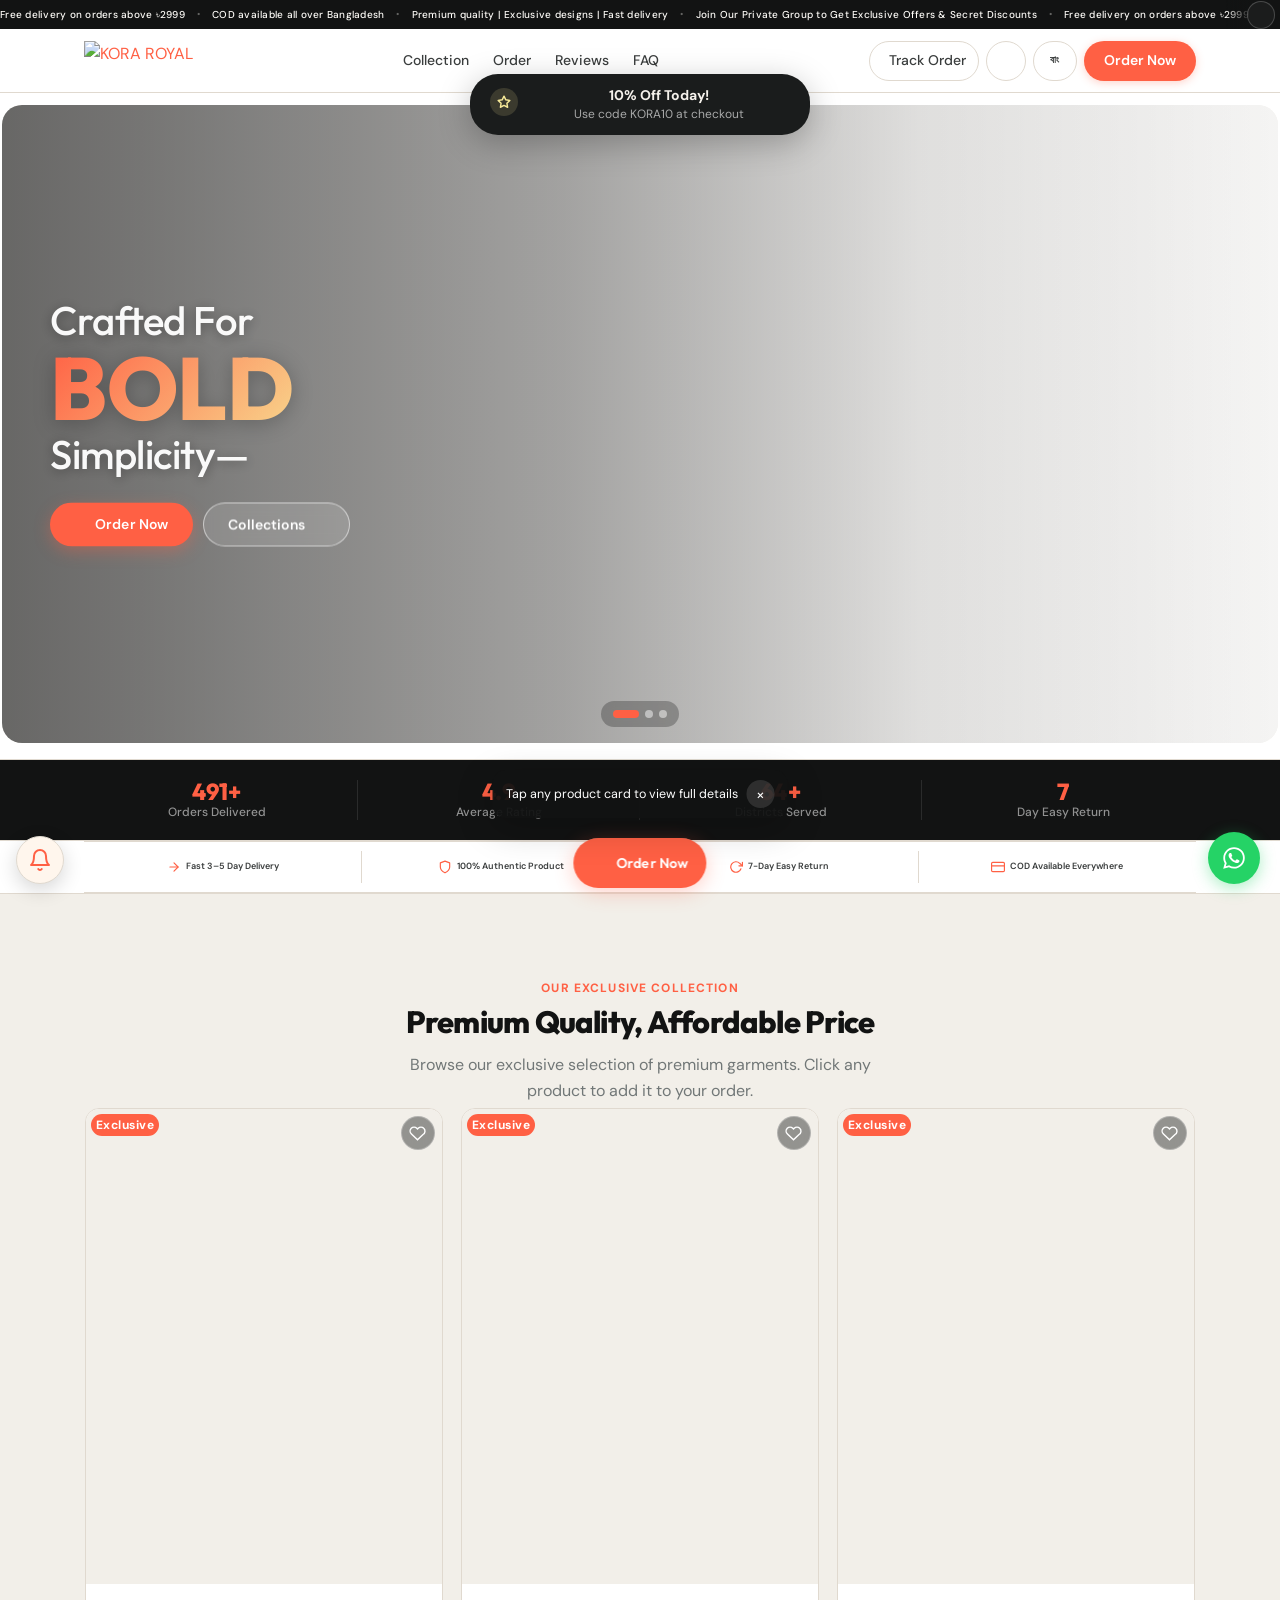
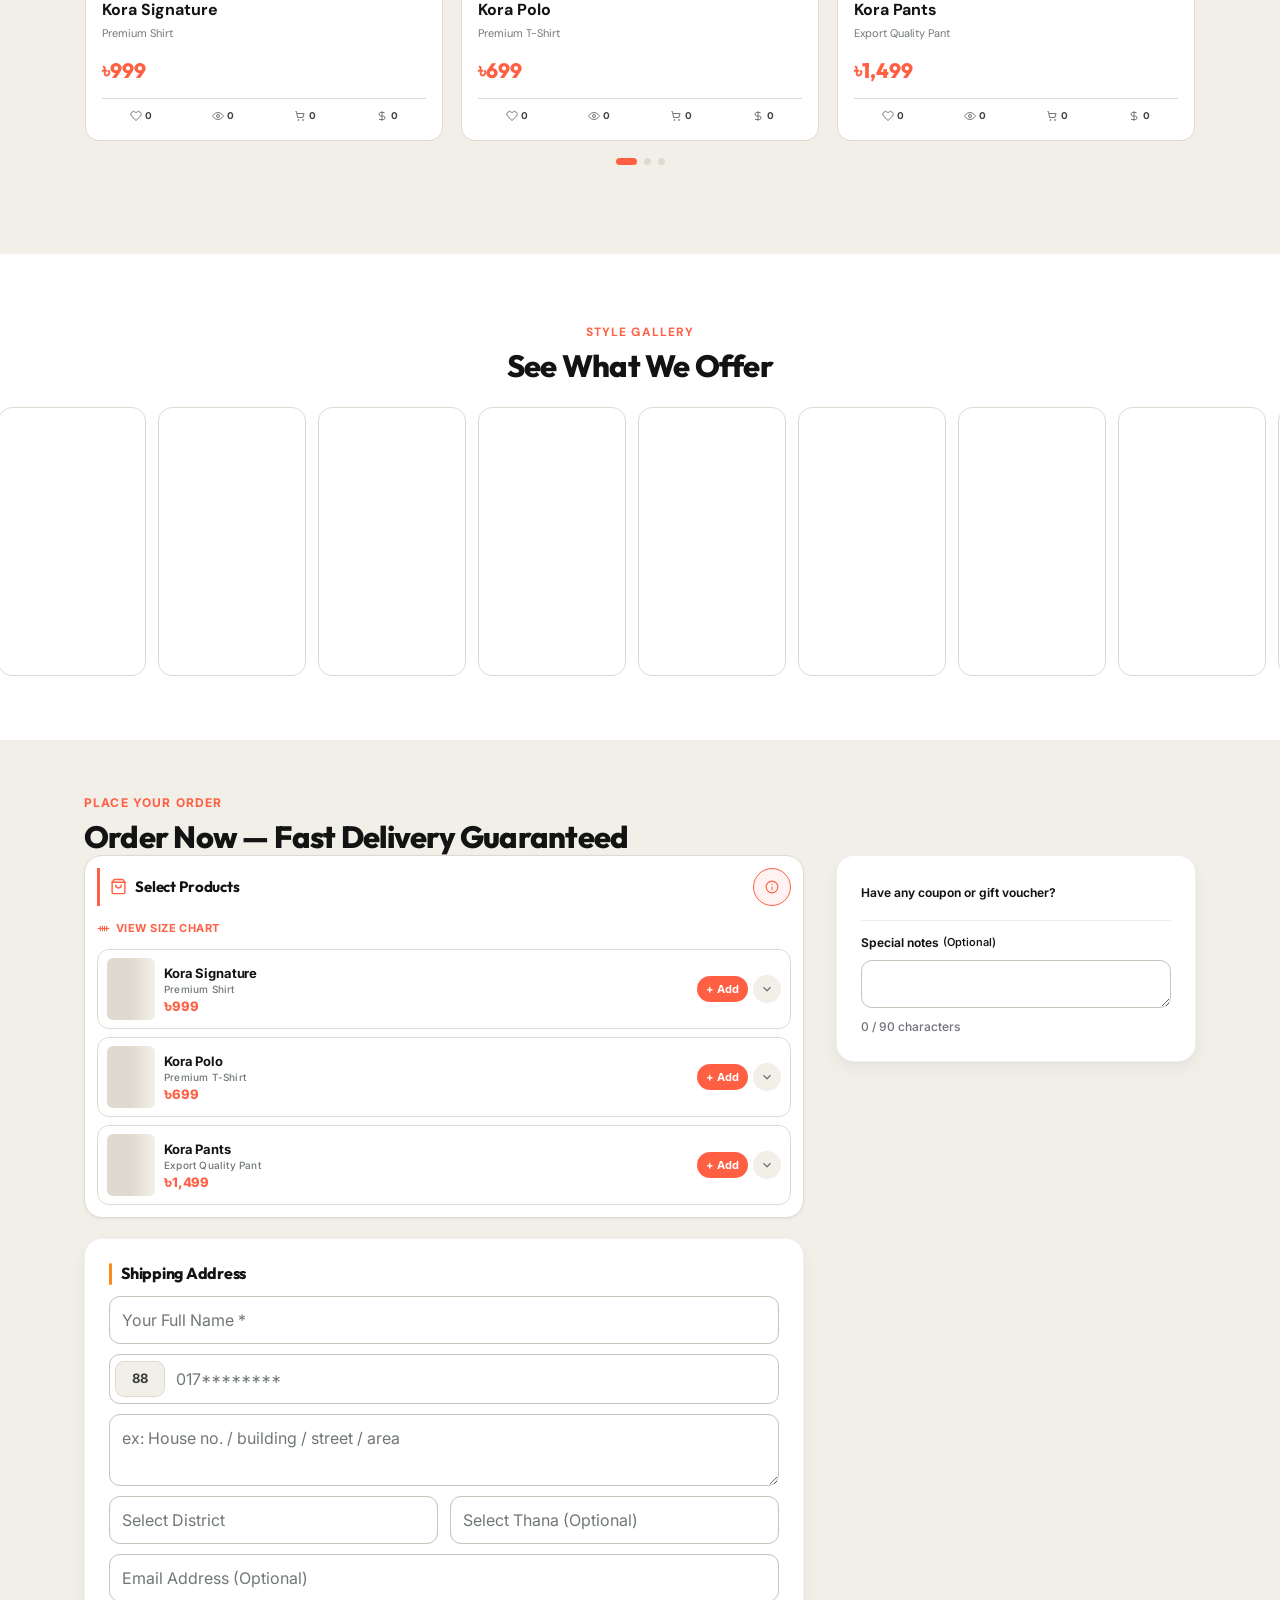
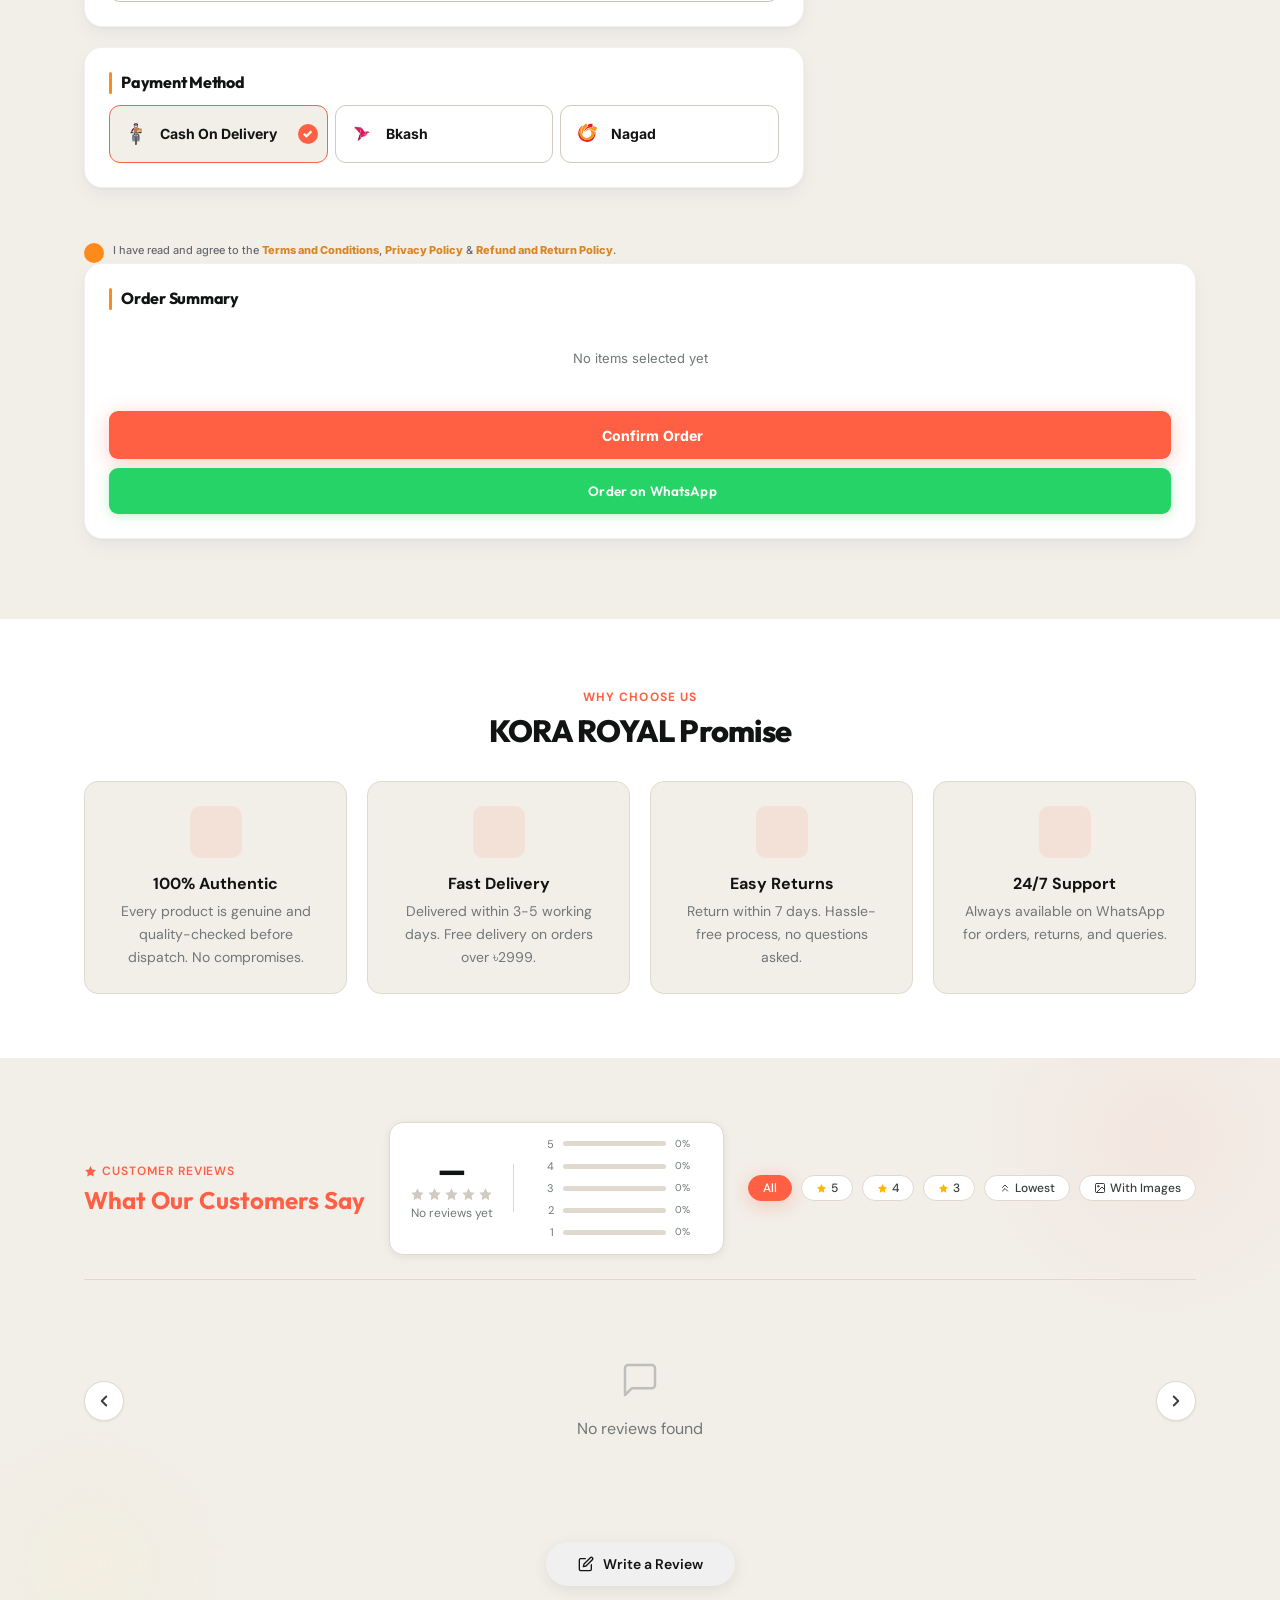
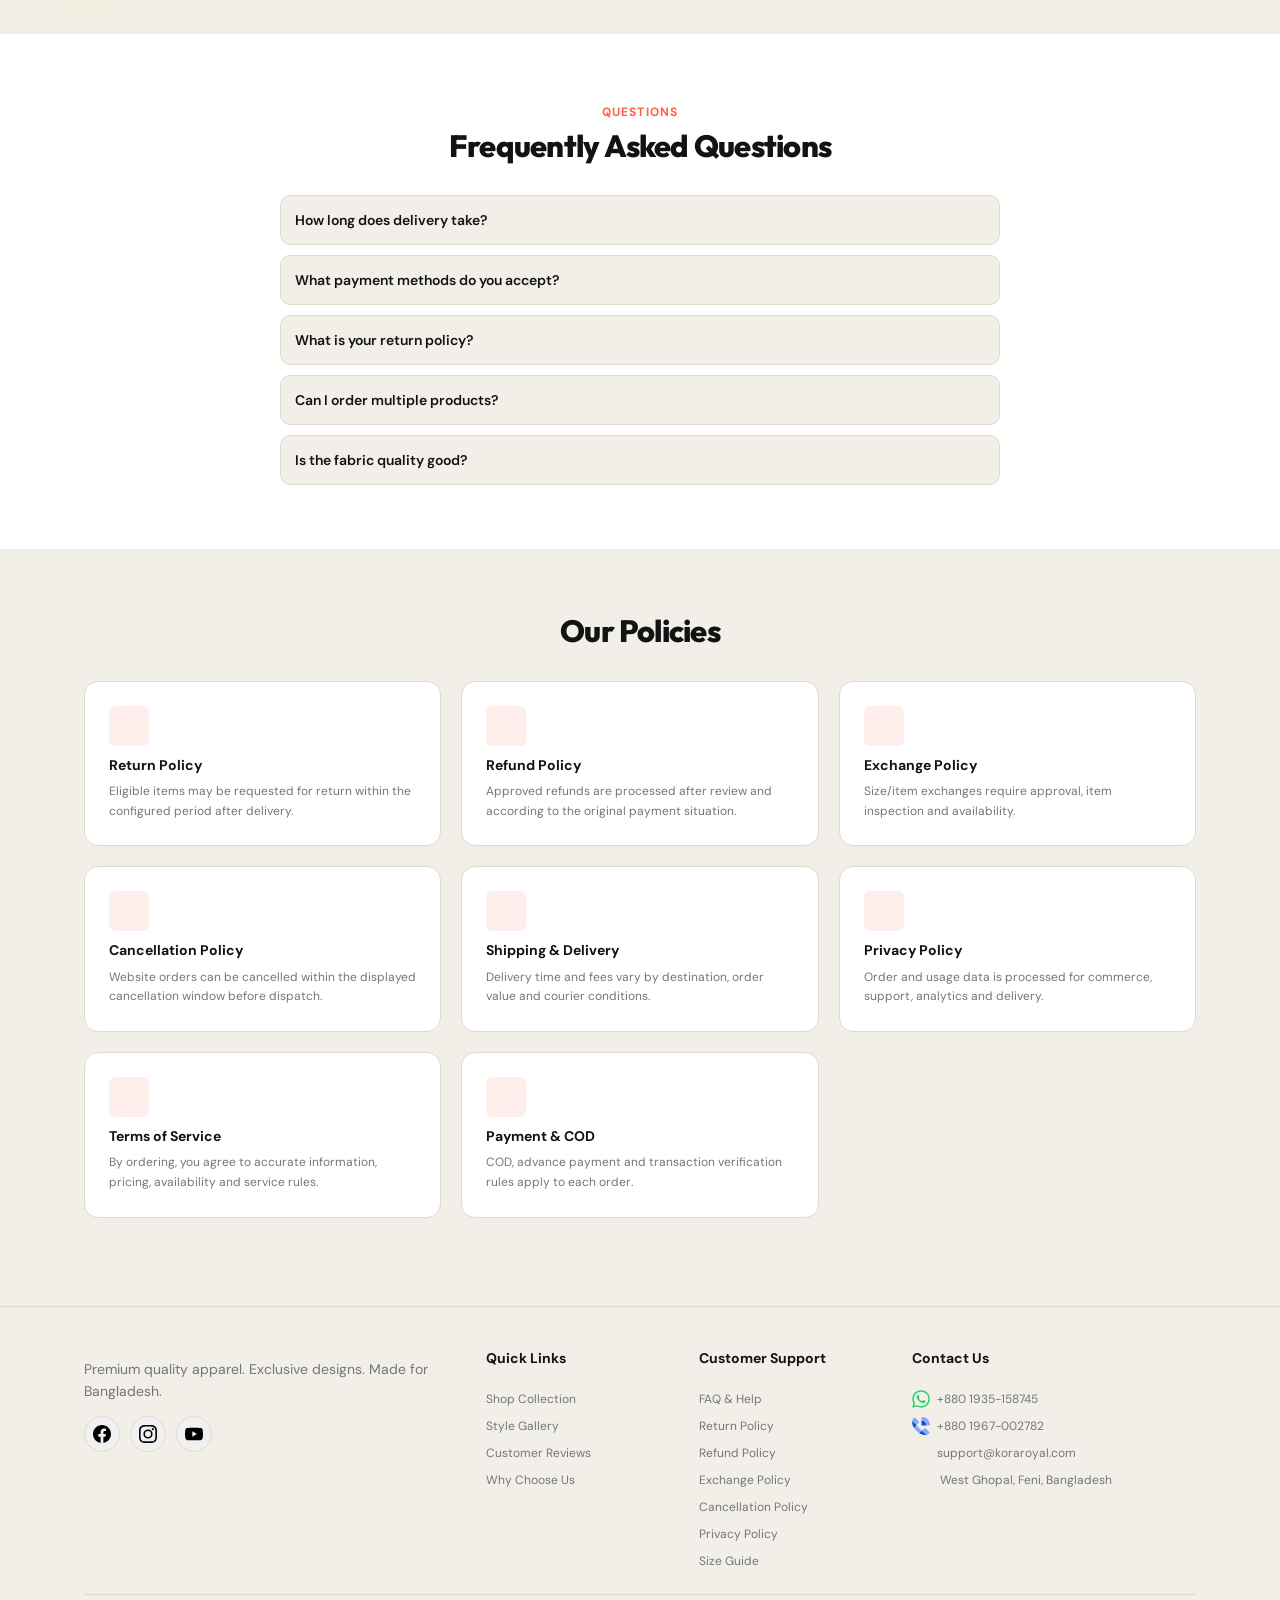
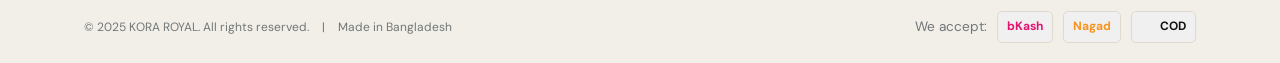
==== commit affb51c2: "Update index.html" ====
--- a/index.html
+++ b/index.html
@@ -3153,7 +3153,7 @@
             newWorker.addEventListener('statechange', () => {
               if (newWorker.state === 'activated') {
                 console.log('[PWA] New Service Worker activated');
-                showUpdateNotification();
+                // showUpdateNotification(); /* KORA-PAUSED: আপডেট-ব্যানার বন্ধ করা আছে। আবার চালু করতে এই লাইনের সামনের // মুছে দিন */
               }
             });
           });
@@ -3231,4 +3231,4 @@
 <script src="js/notify.js"></script>
 
 </body>
-</html>+</html>
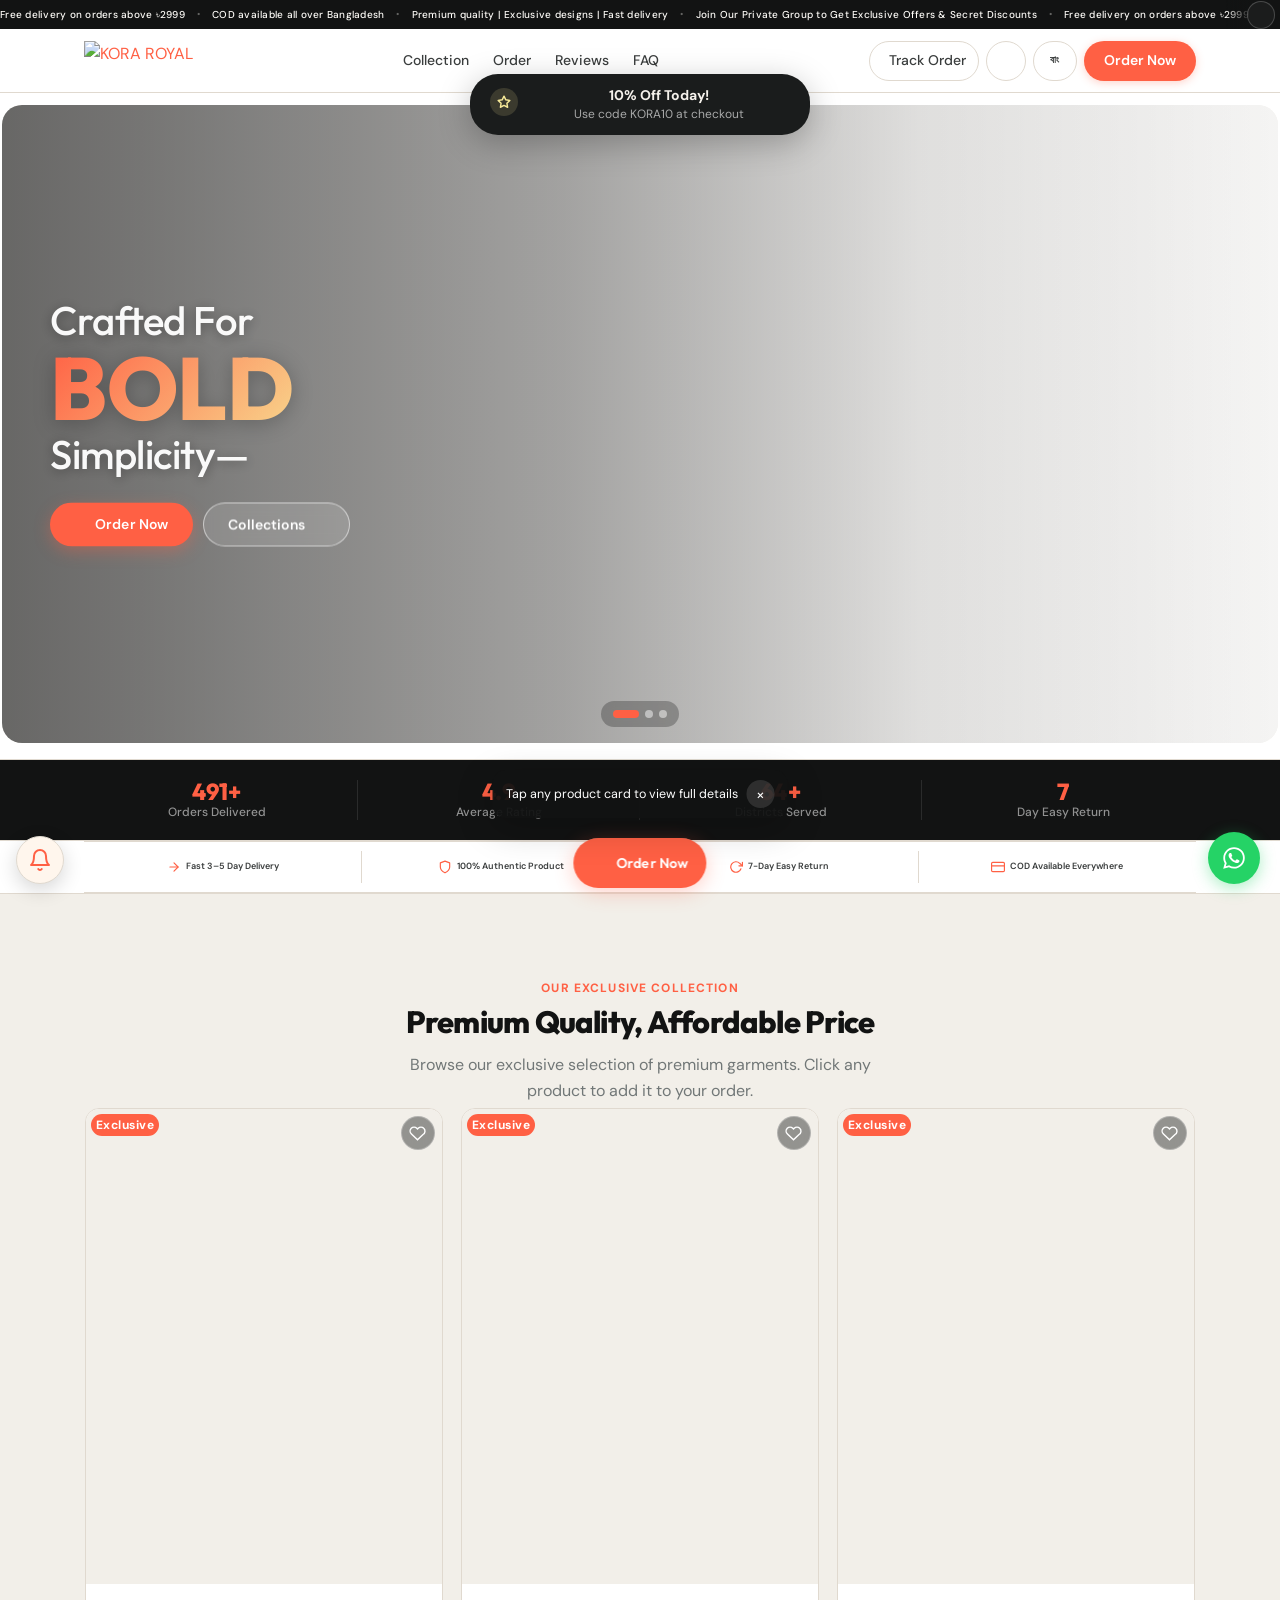
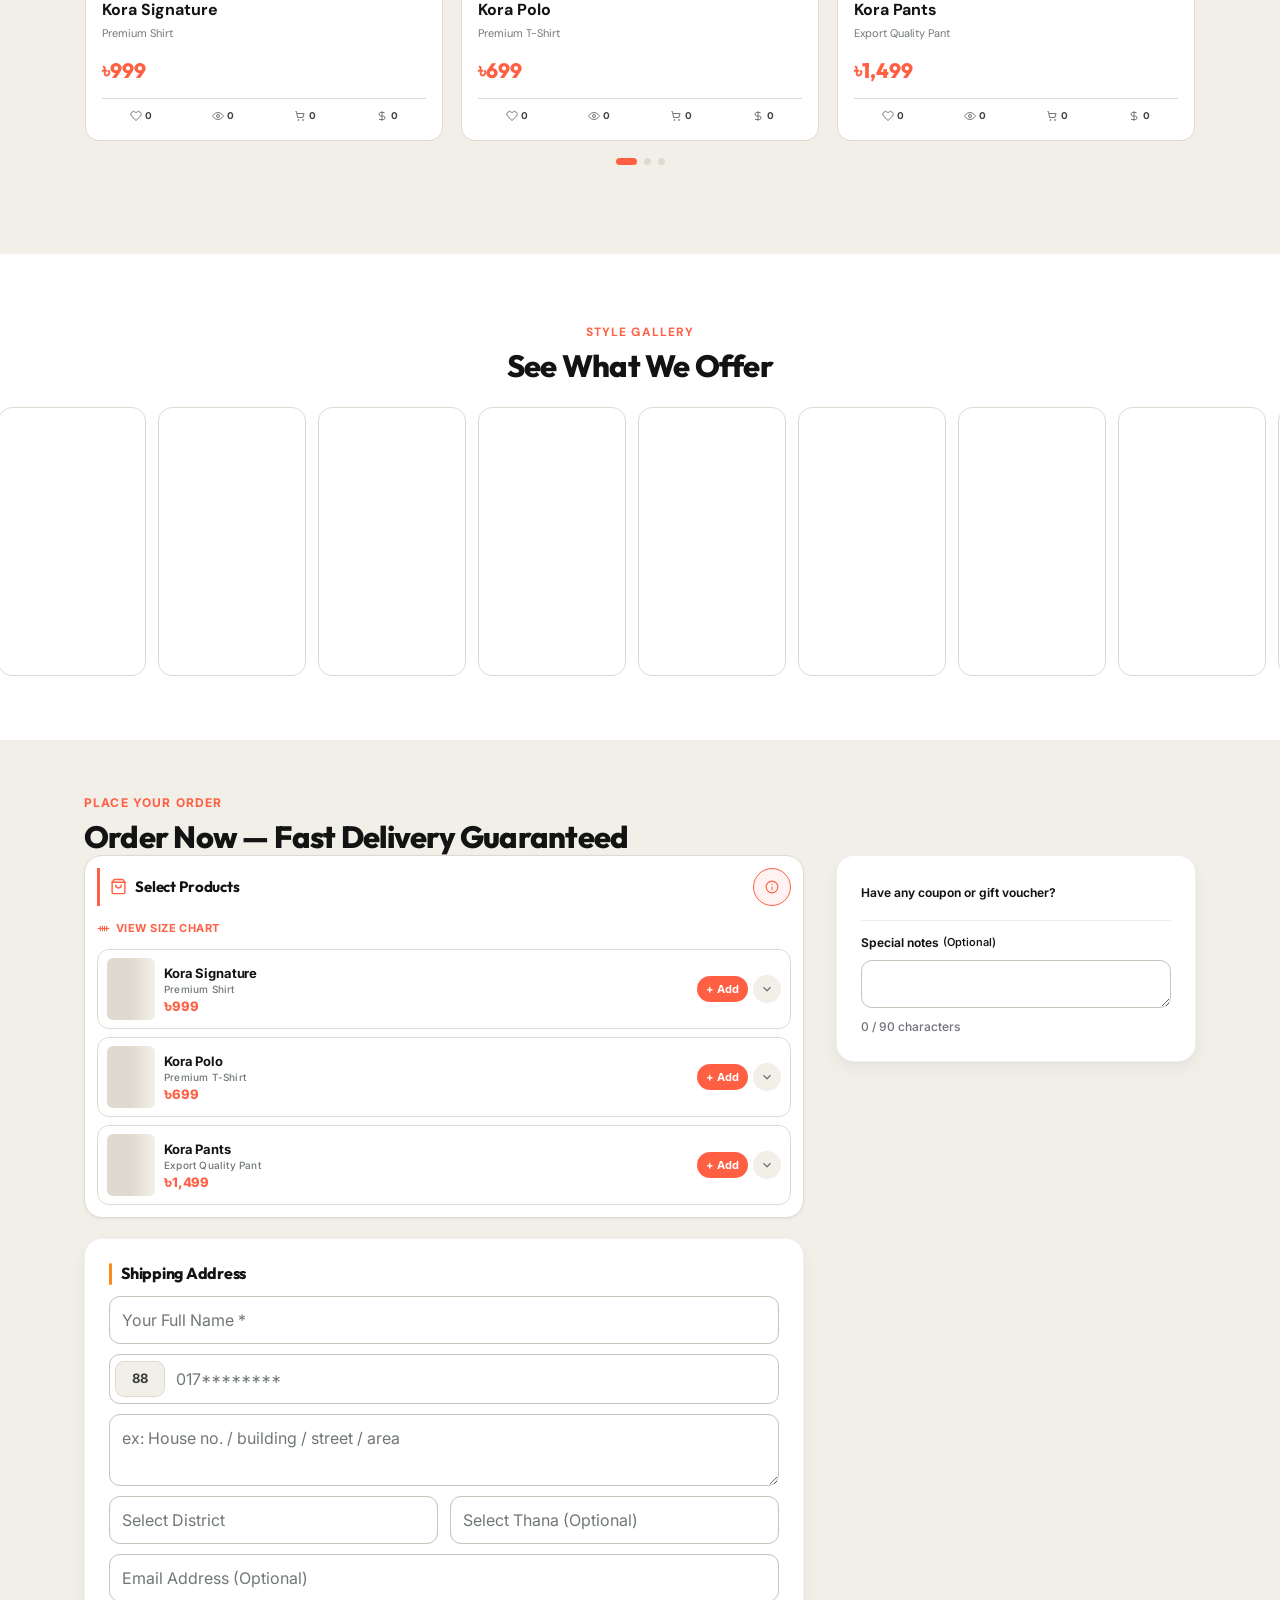
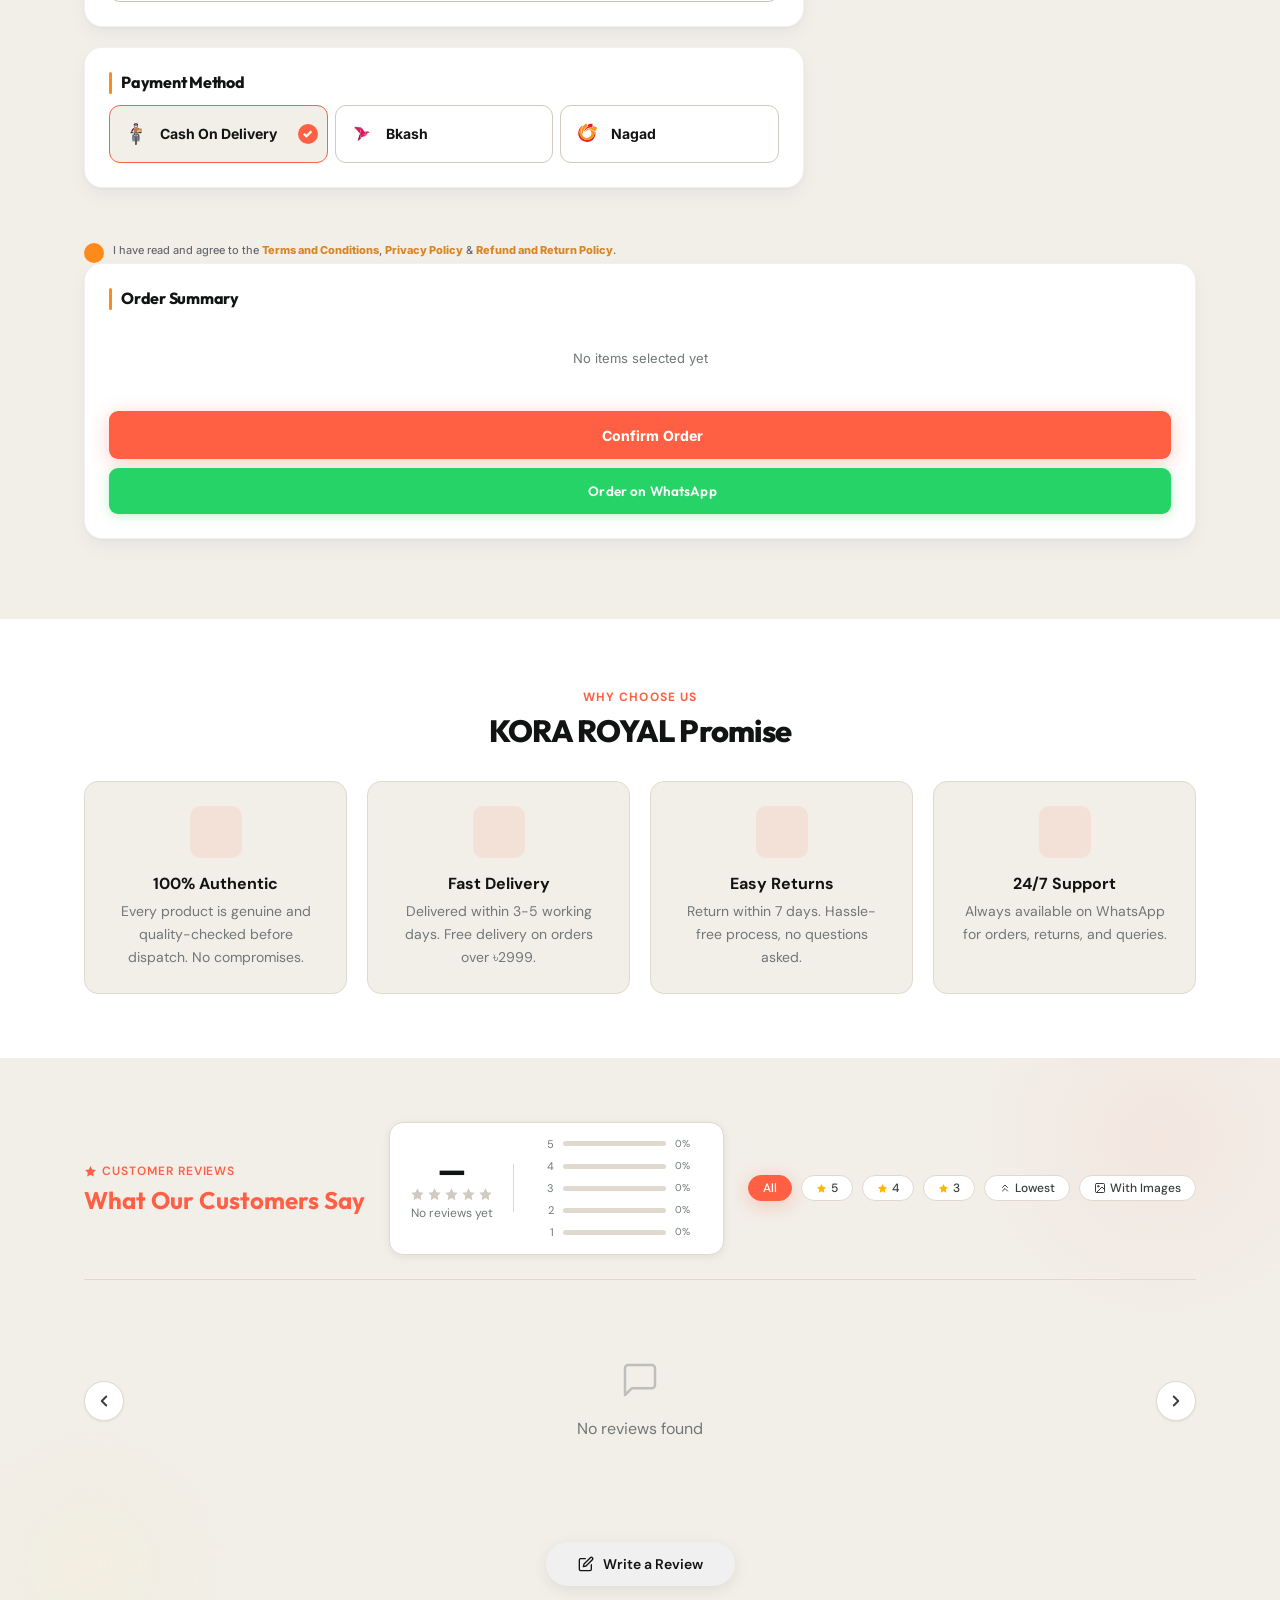
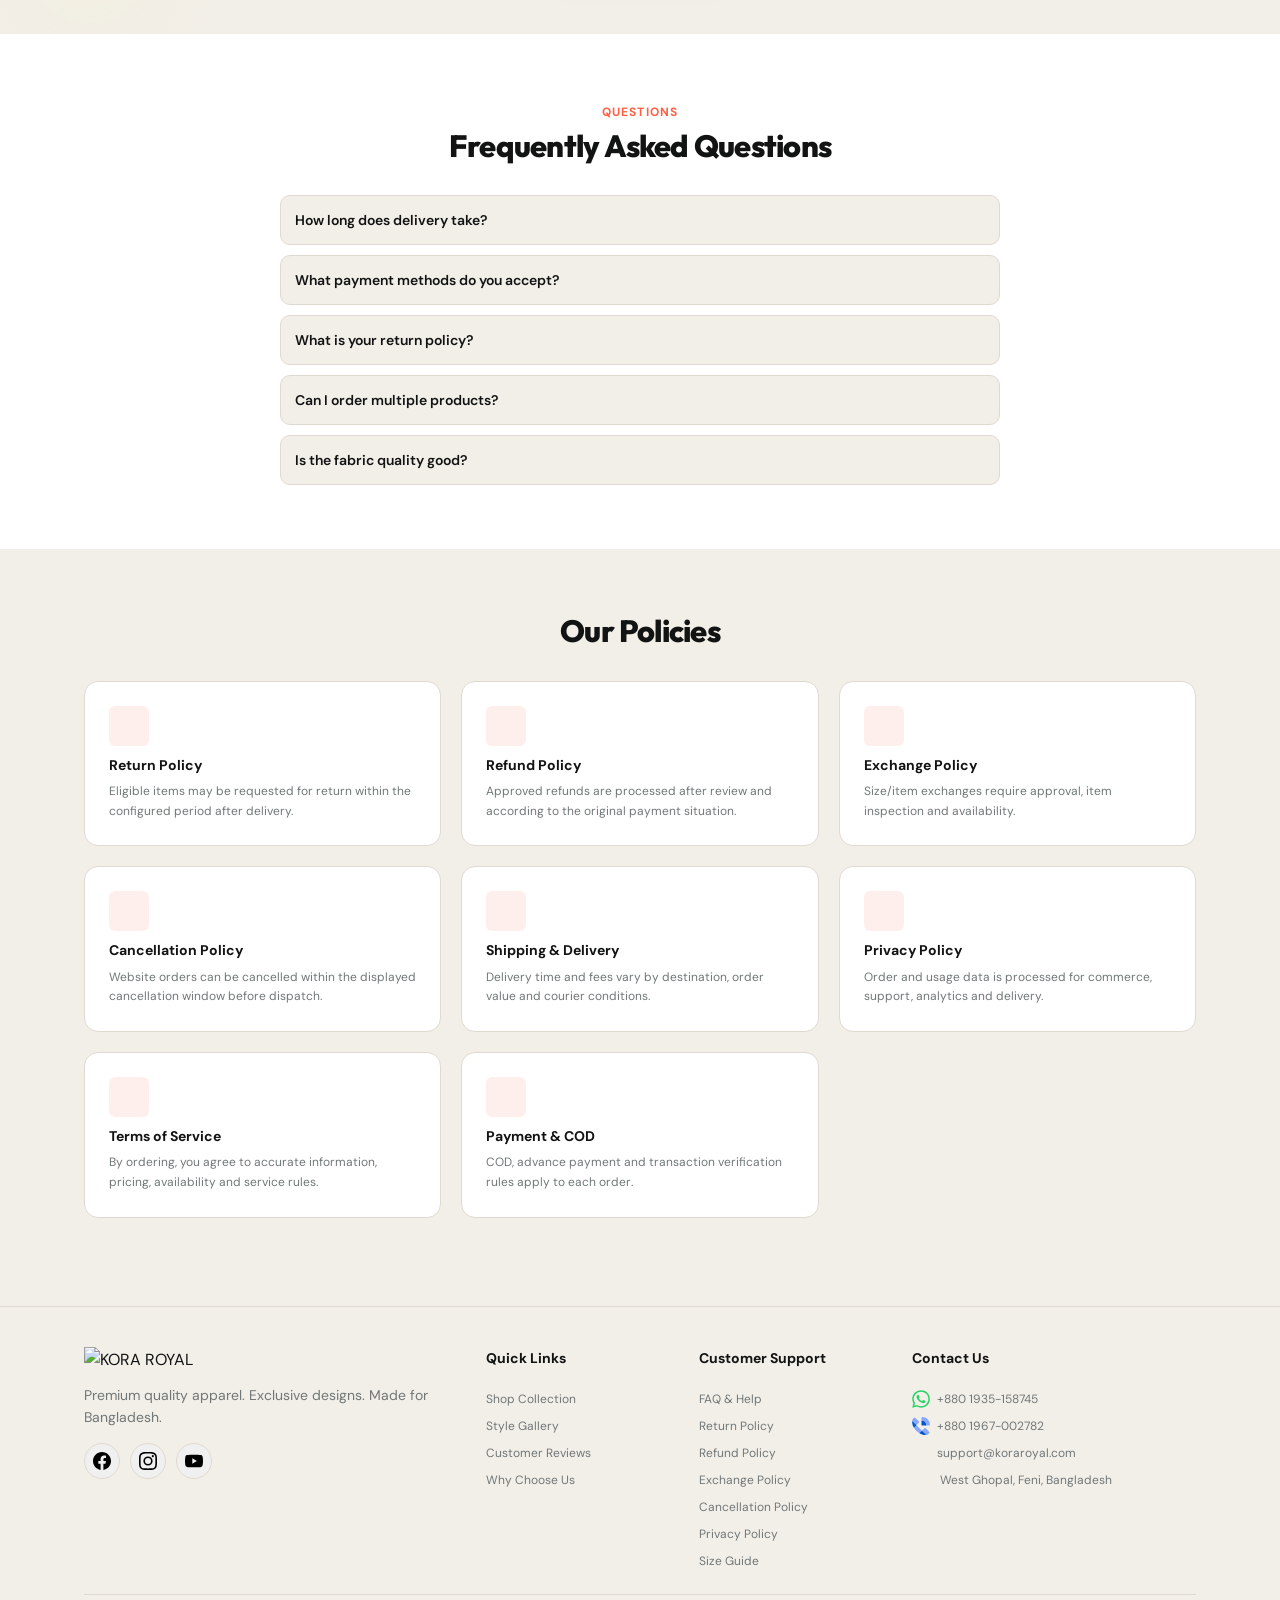
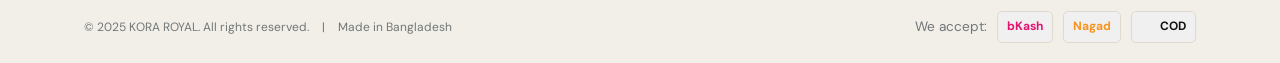
==== commit 07b2ccef: "Update index.html" ====
--- a/index.html
+++ b/index.html
@@ -2827,6 +2827,7 @@
 
 <script src="js/integrations.js"></script>
 <script src="js/offline-mode.js"></script>
+<script src="js/app-update.js"></script>
 <script src="js/api.js"></script>
 <script src="js/ui-icons.js"></script>
 <script src="js/ui-tracking.js"></script>
